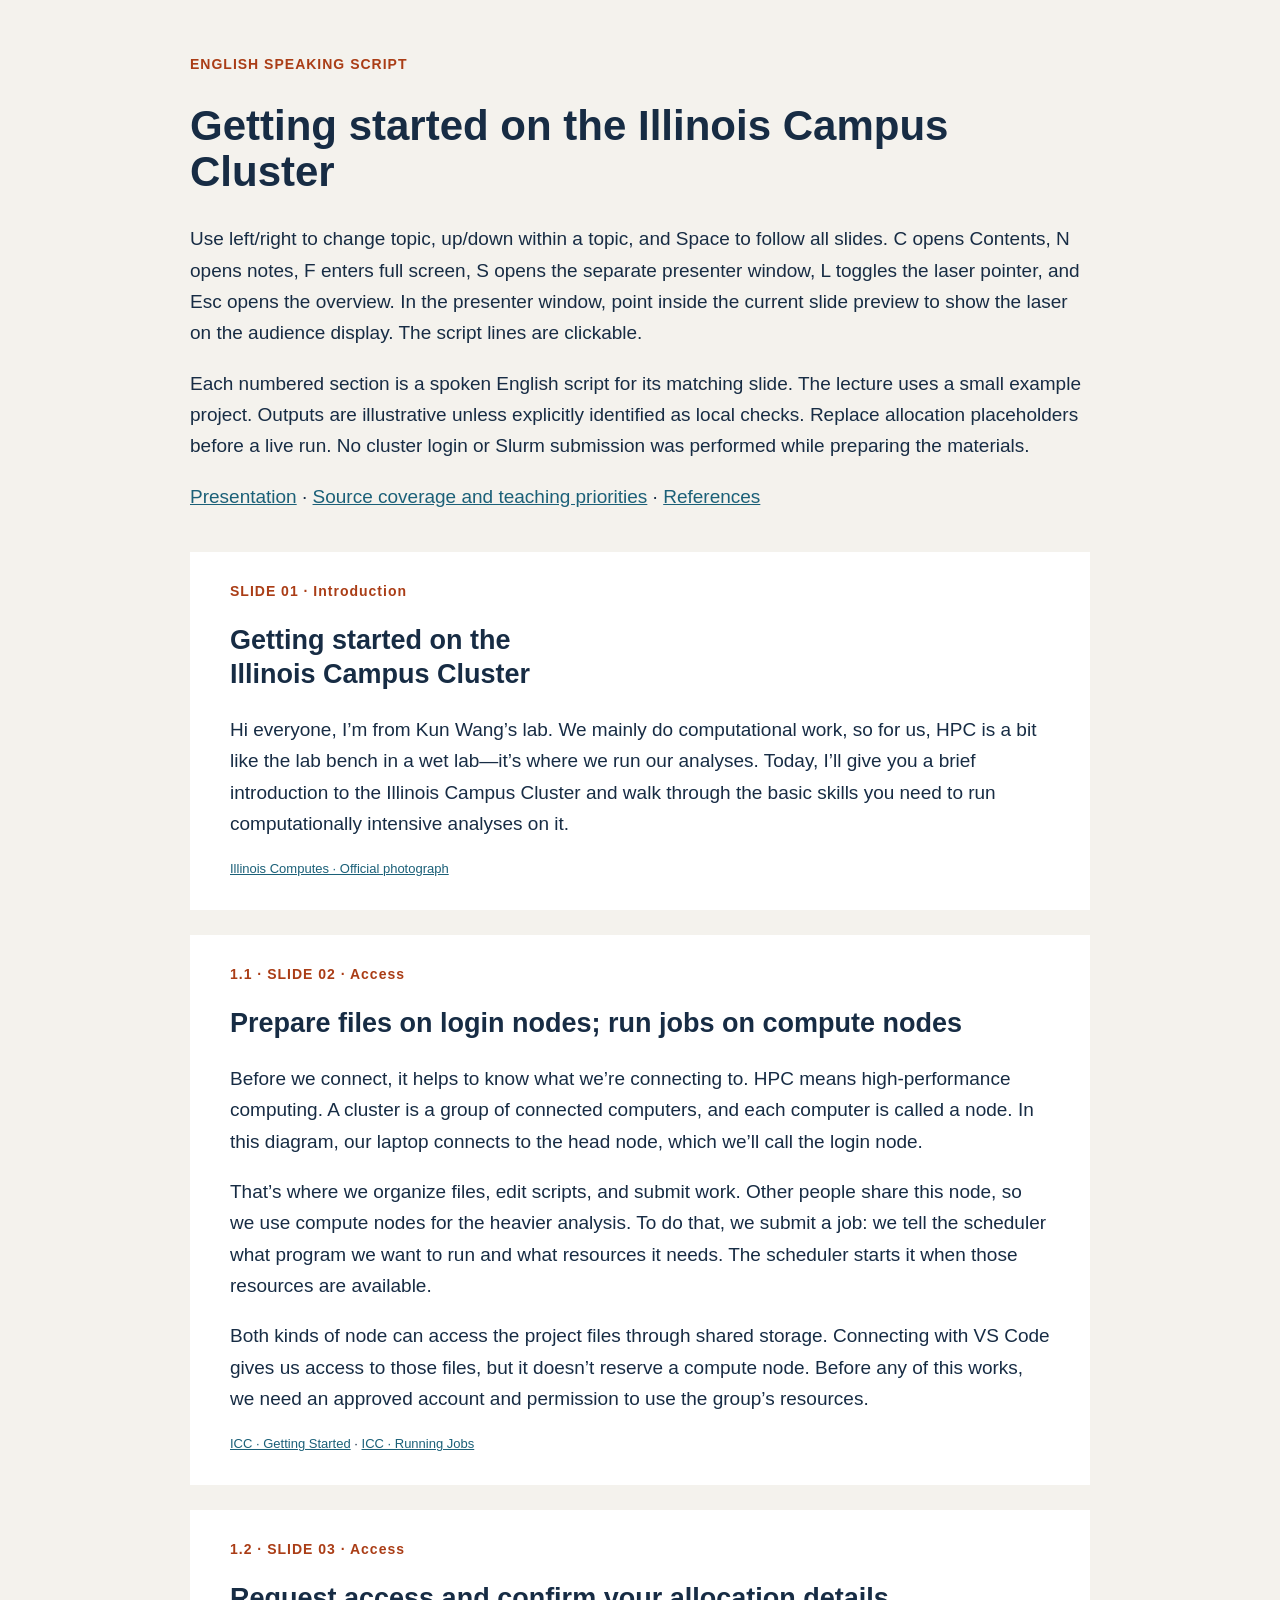
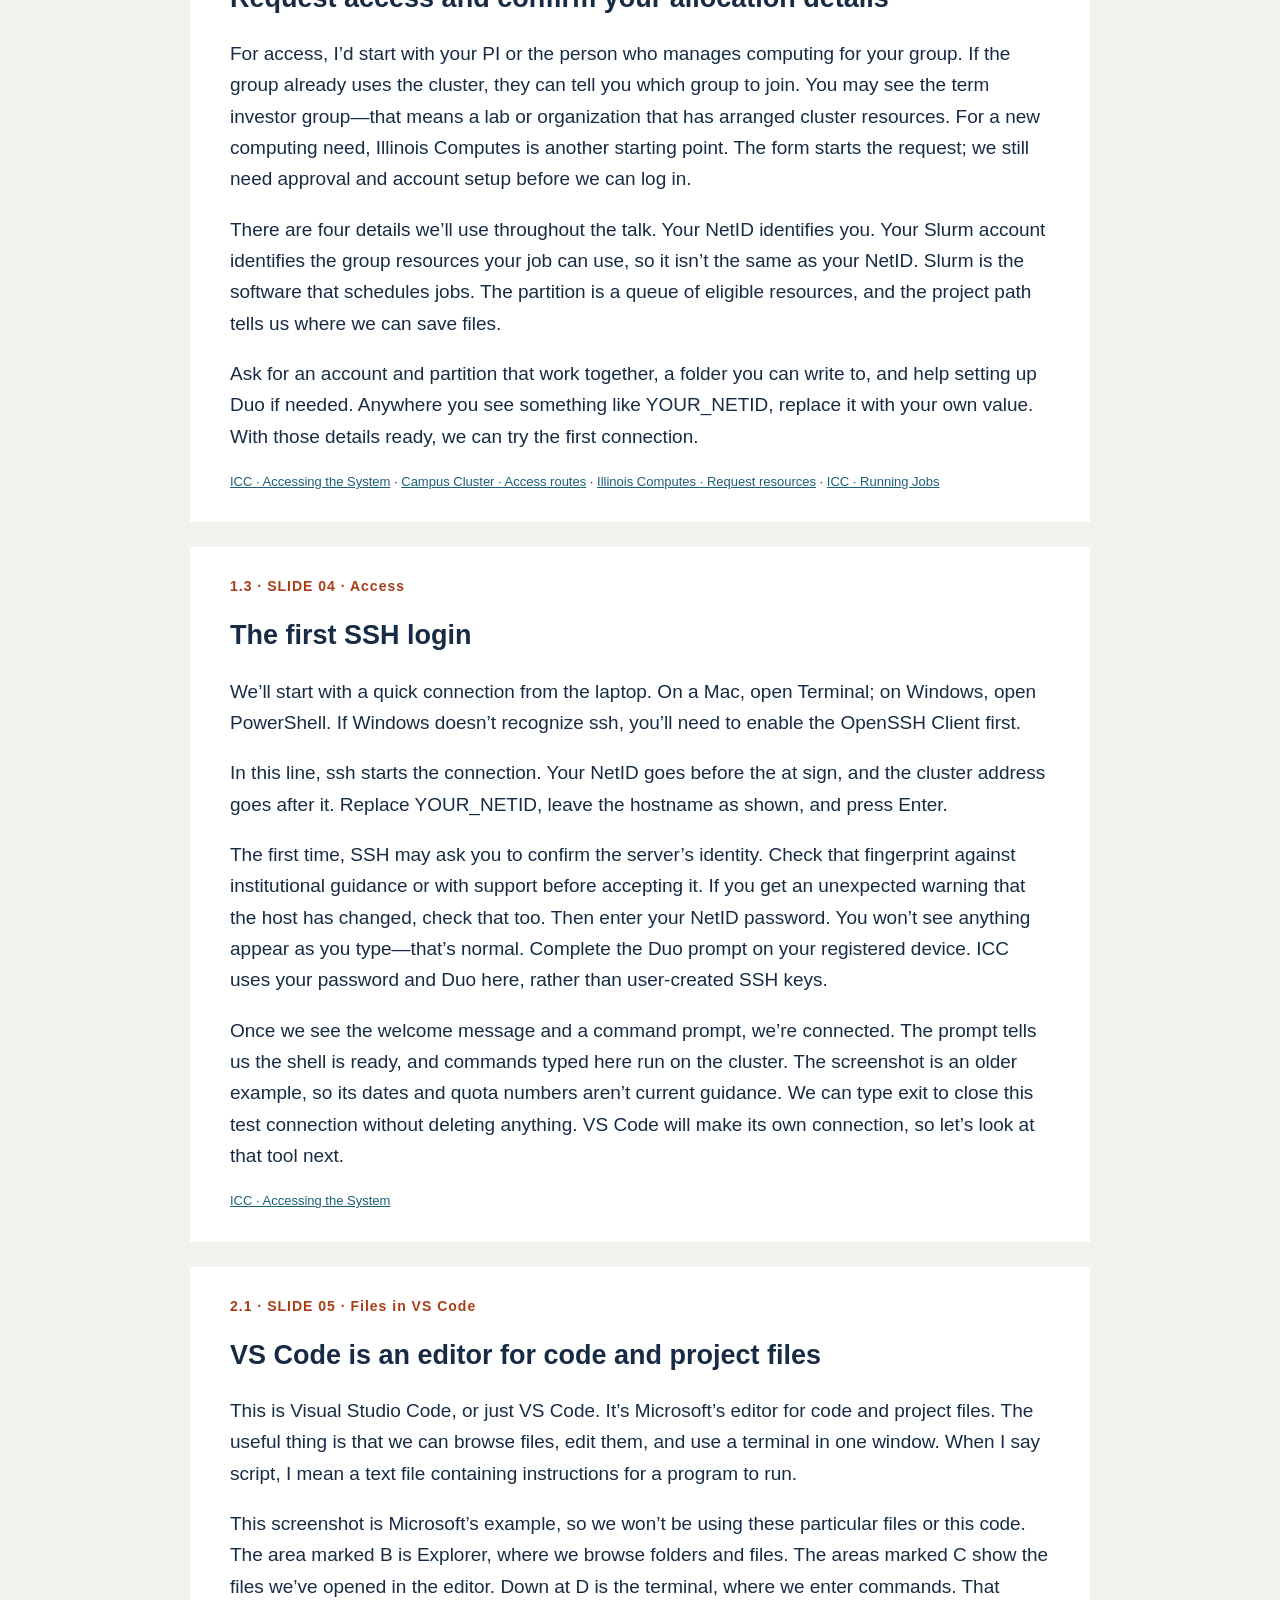
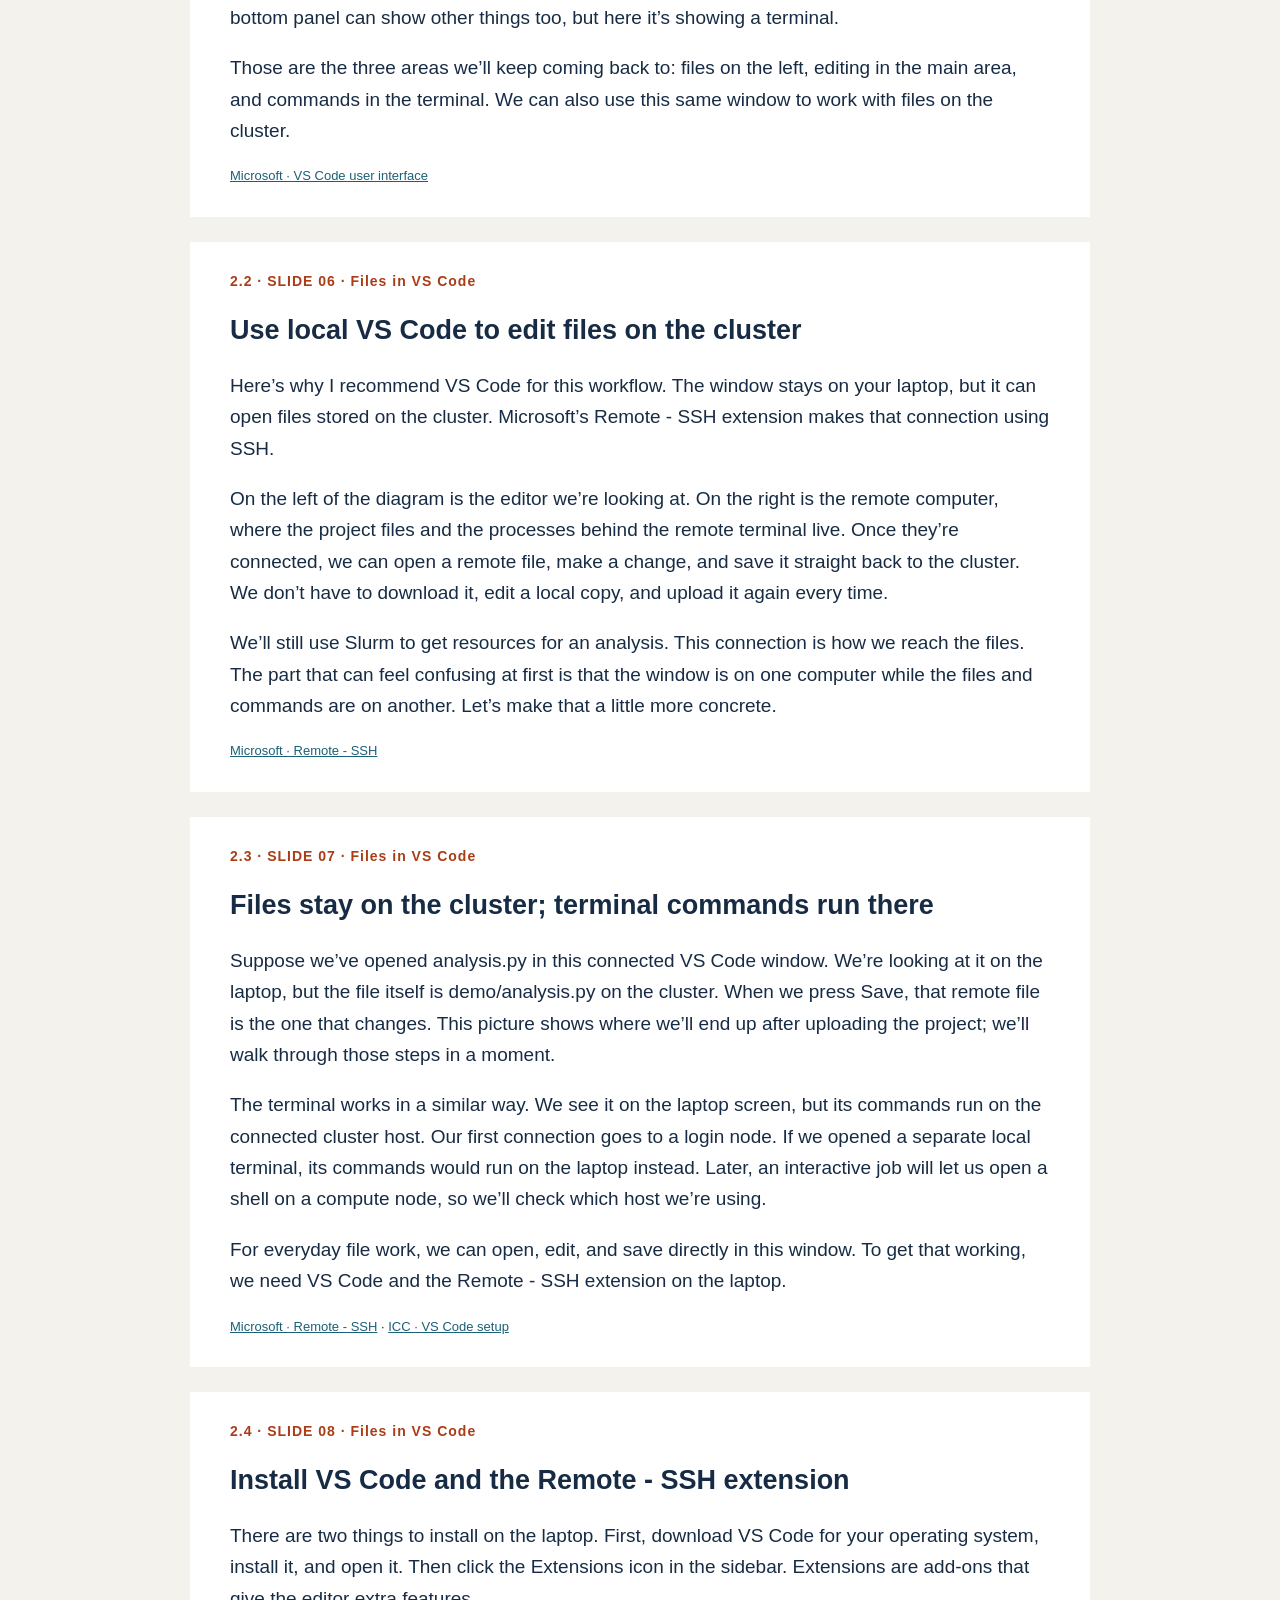
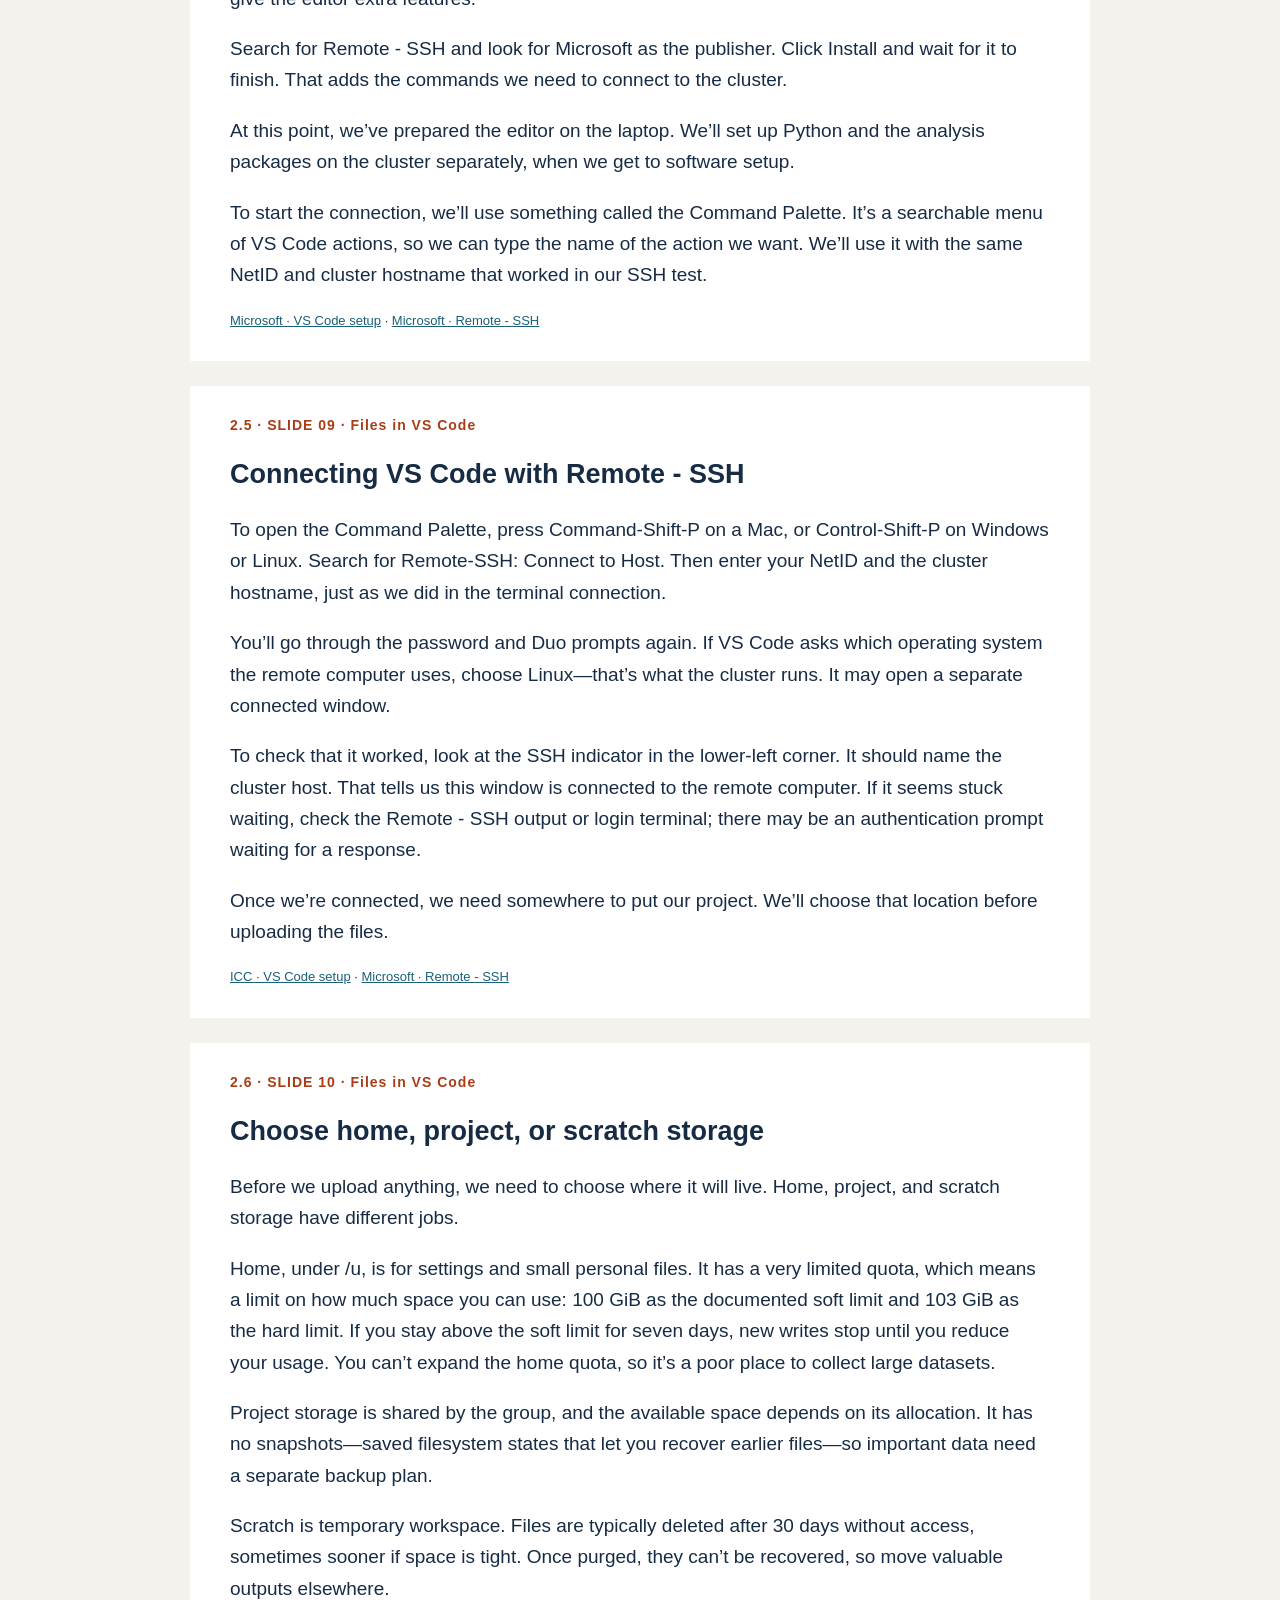
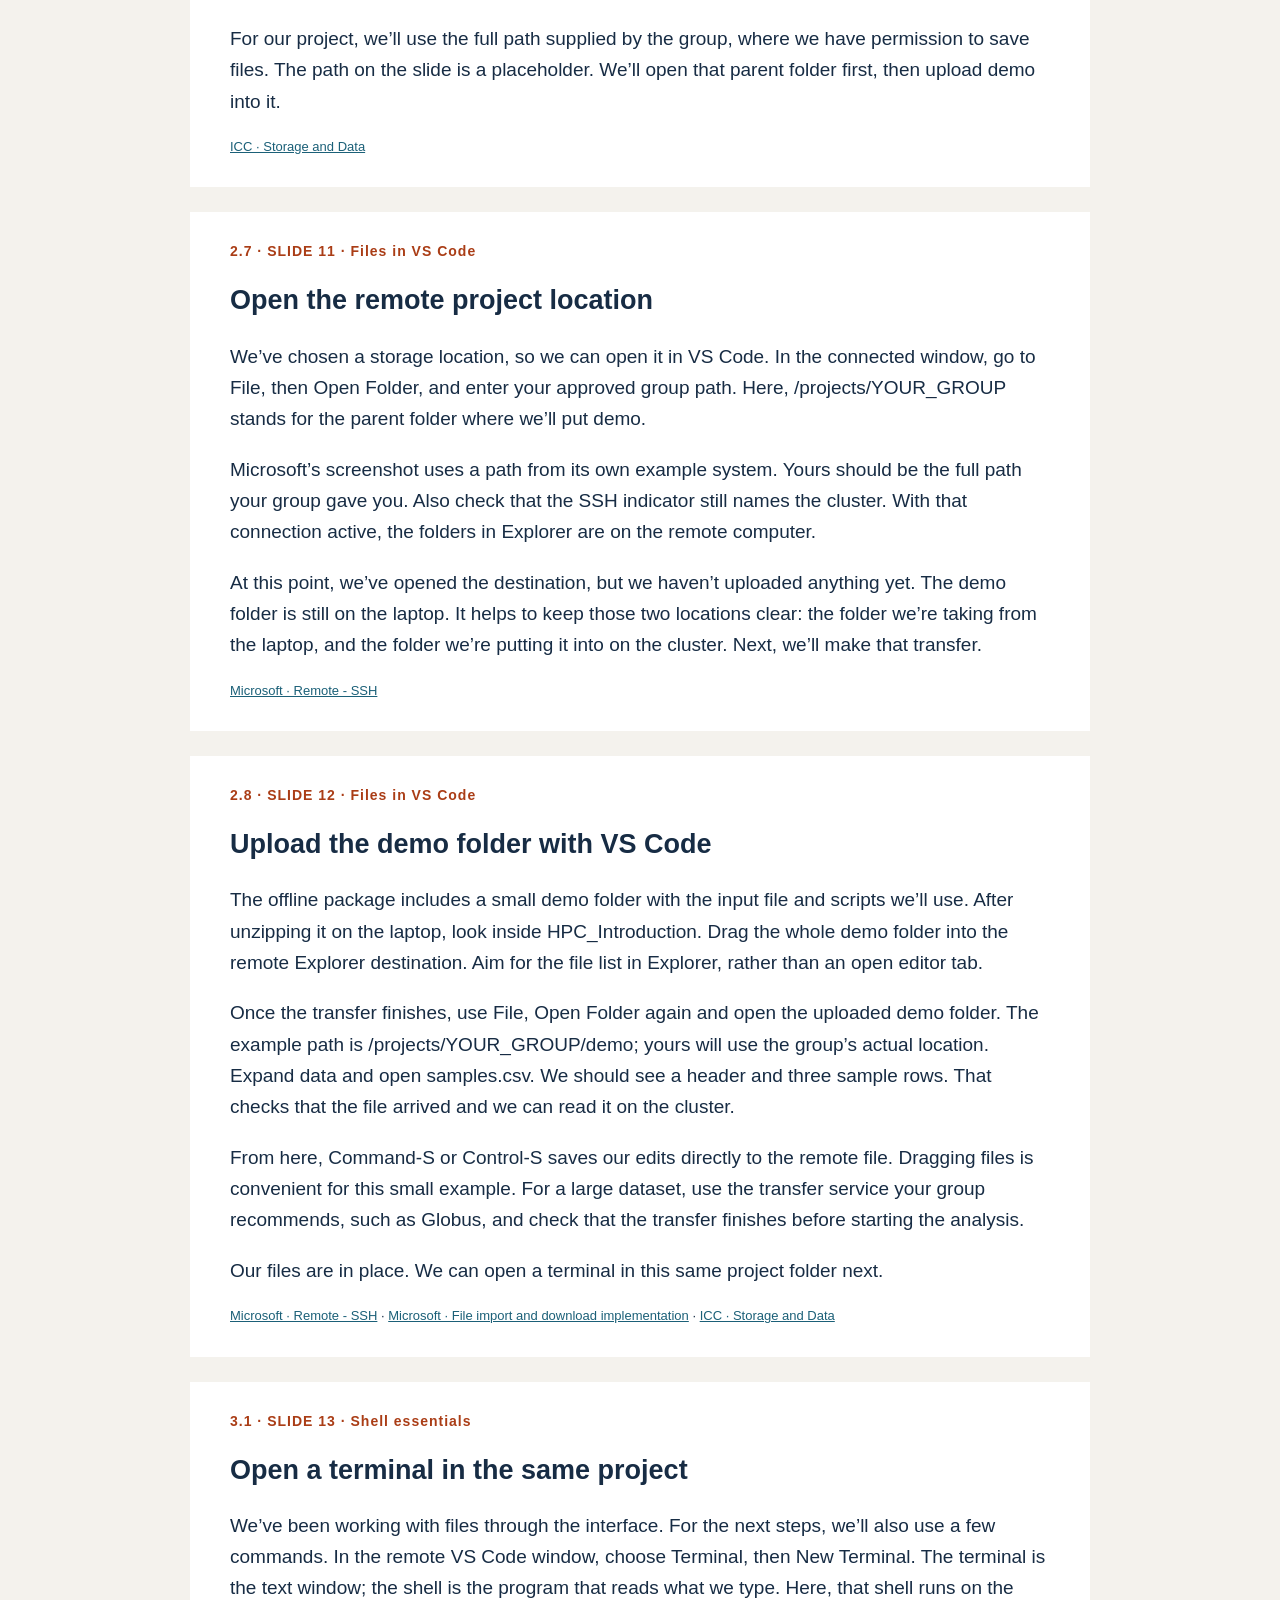
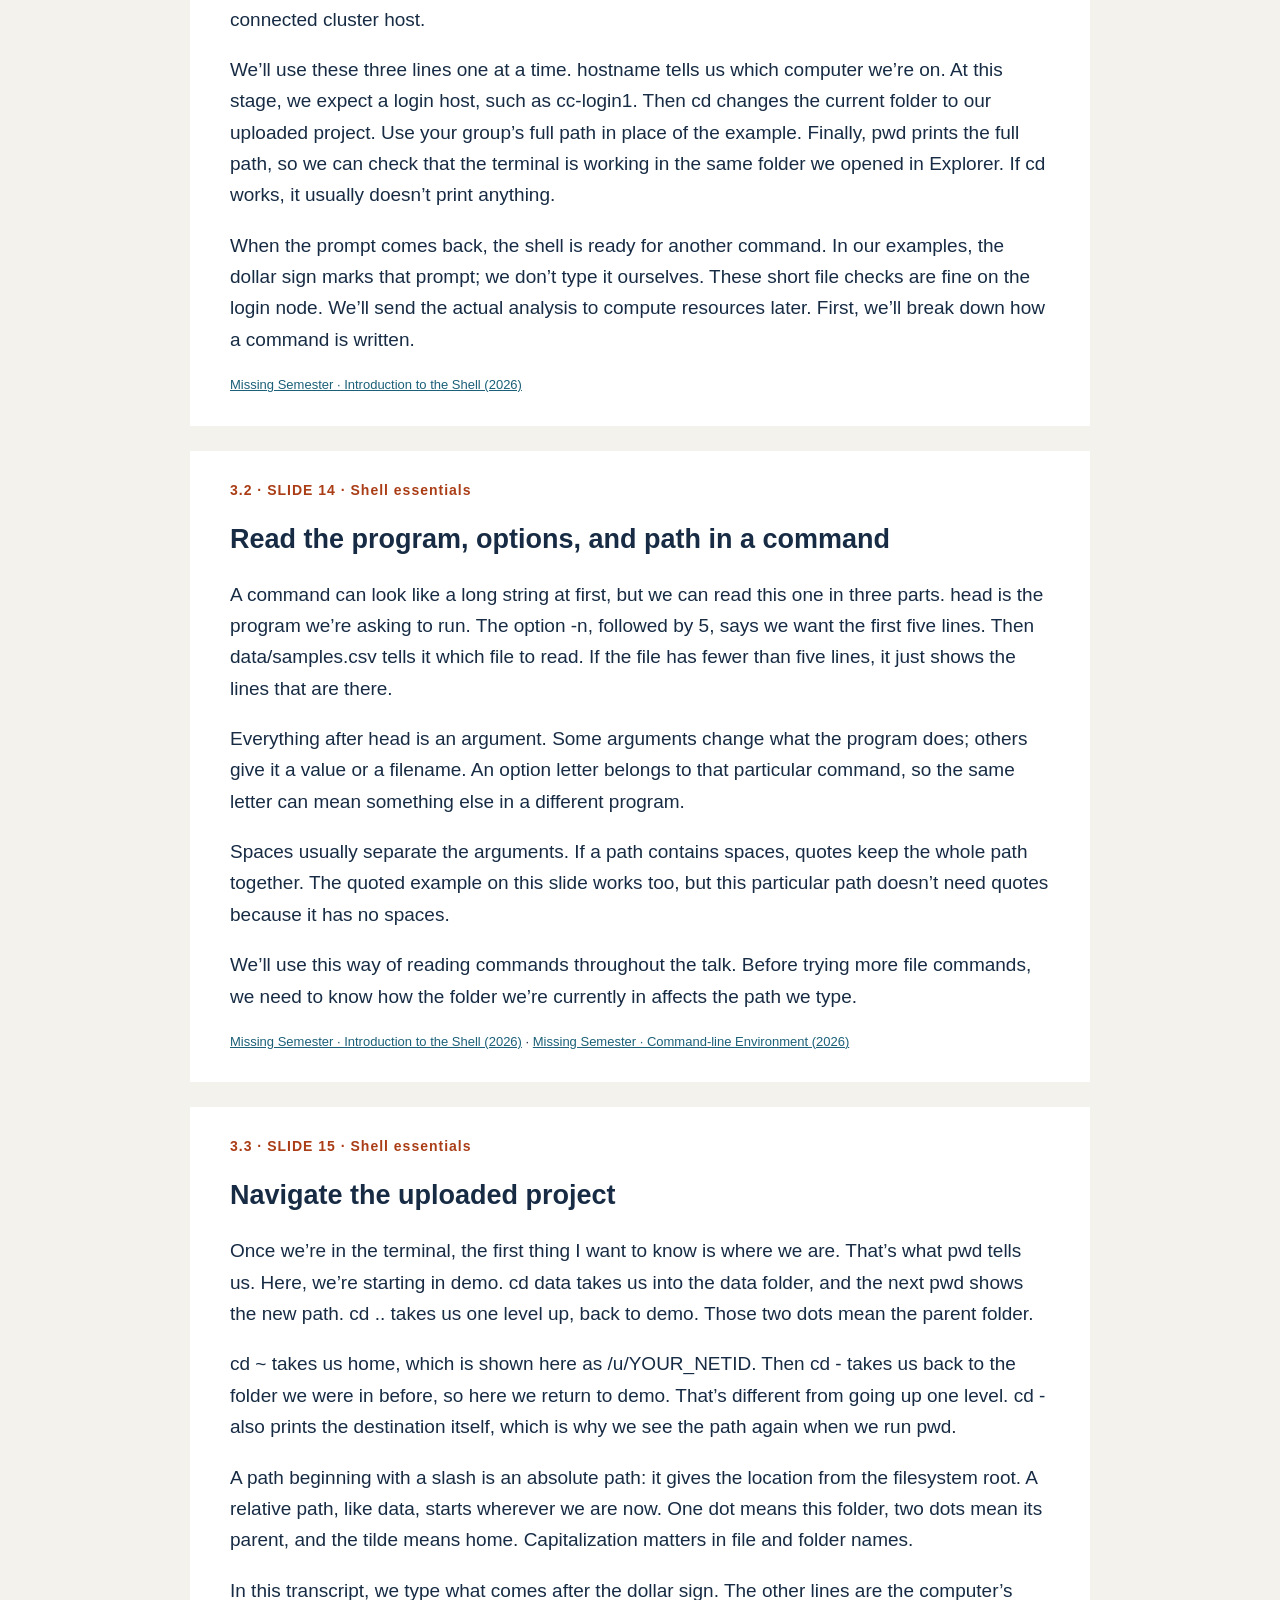
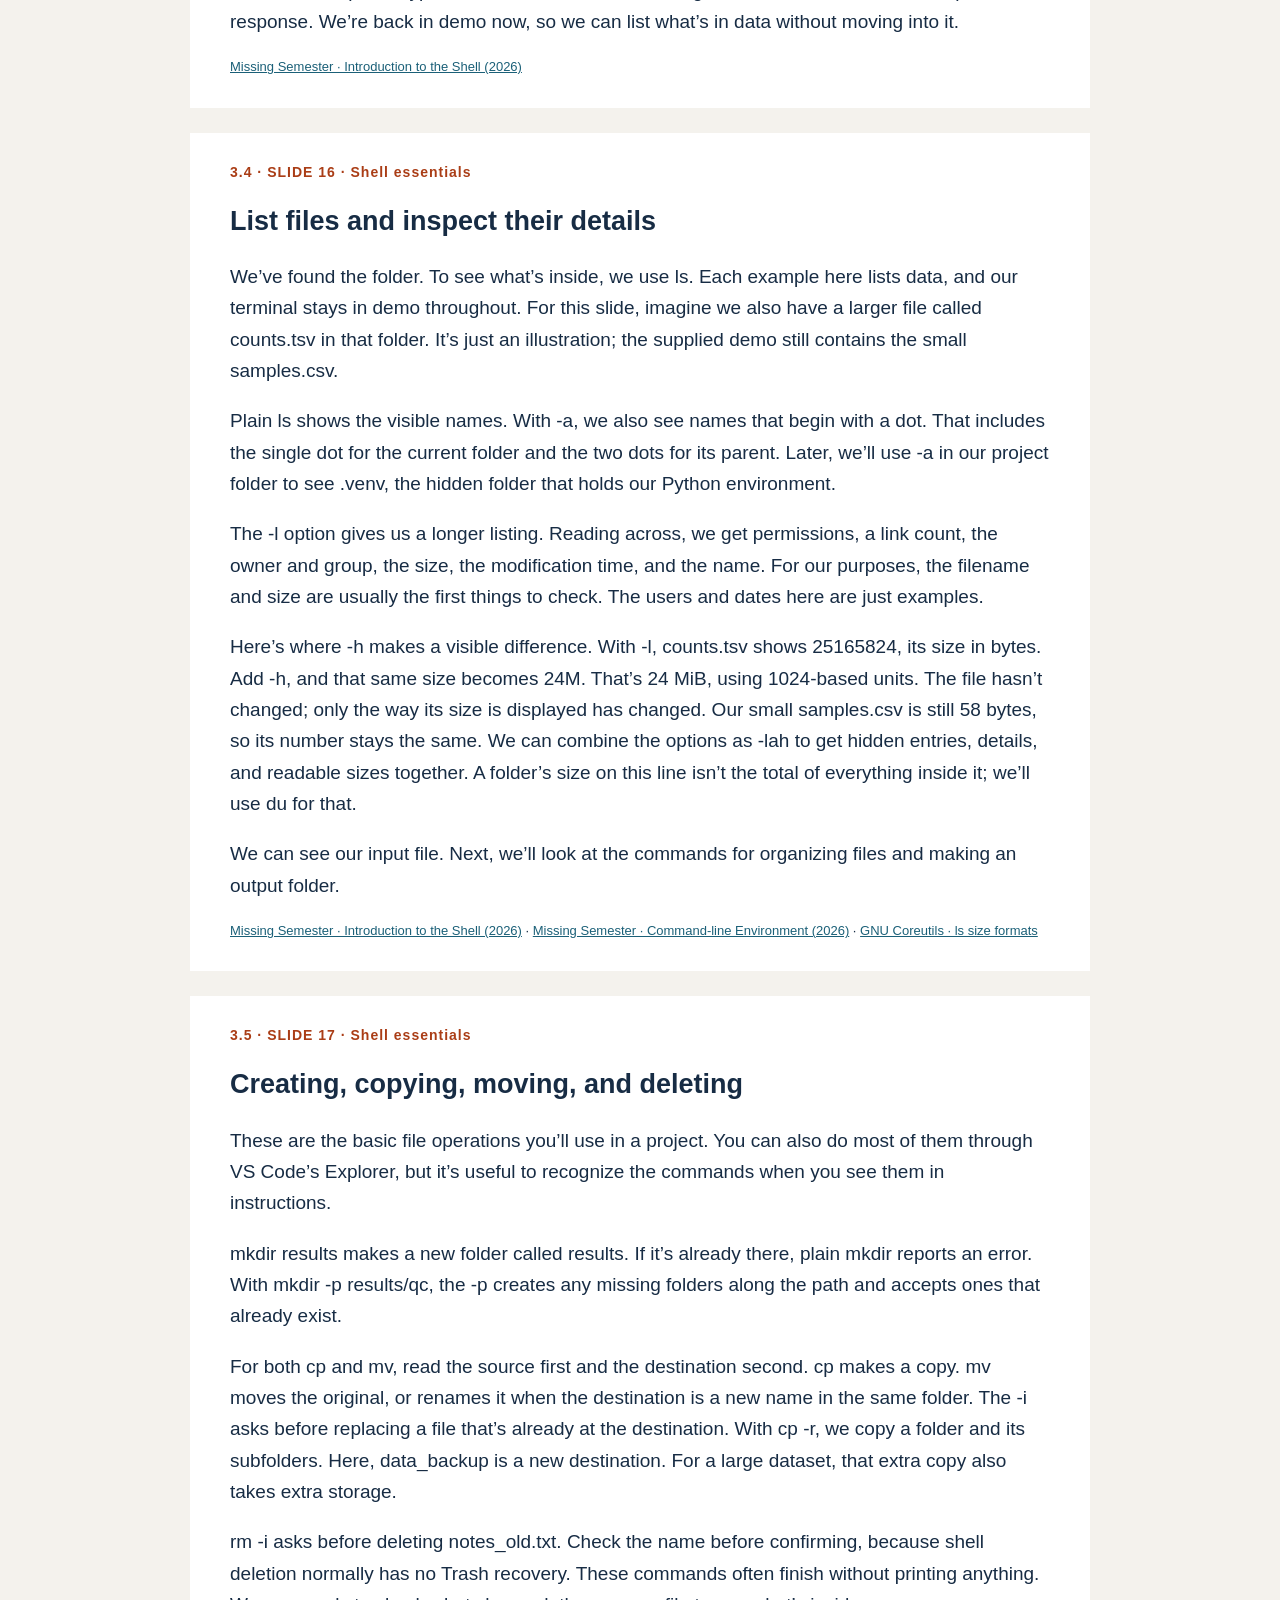
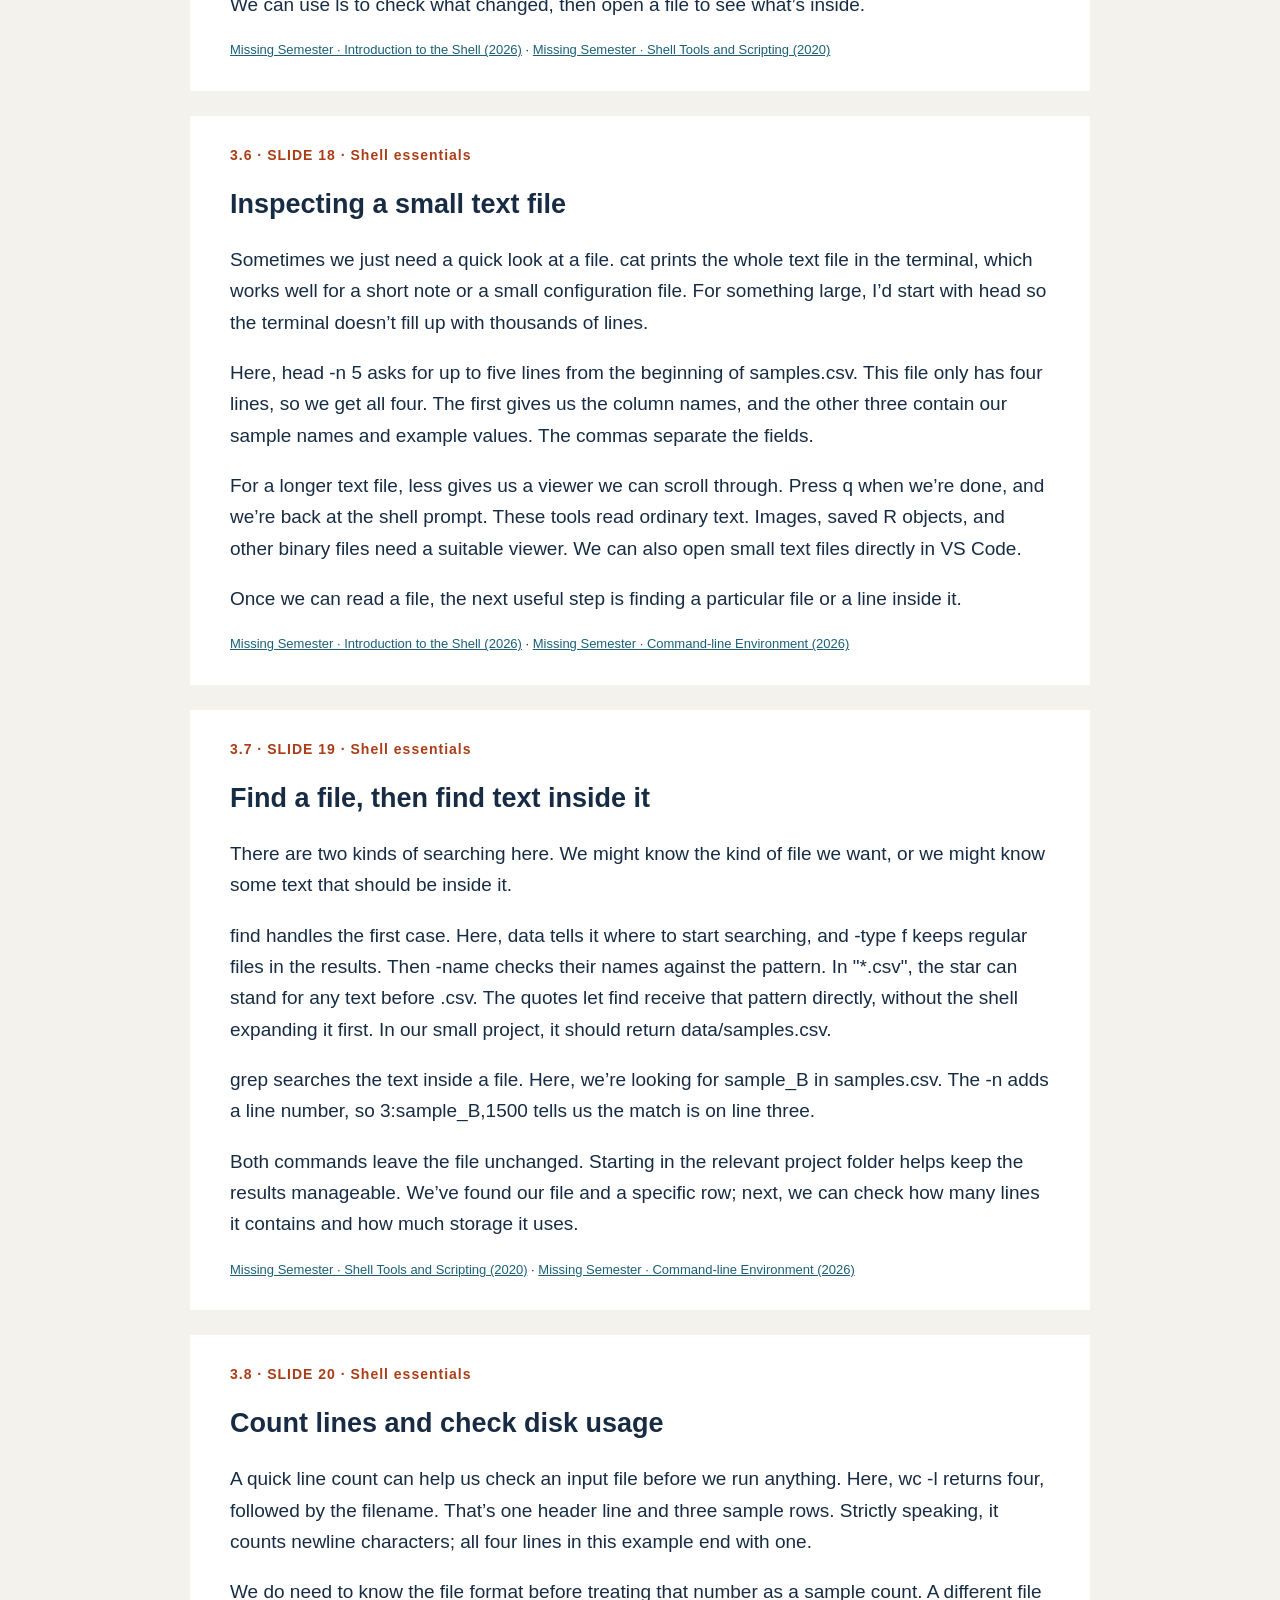
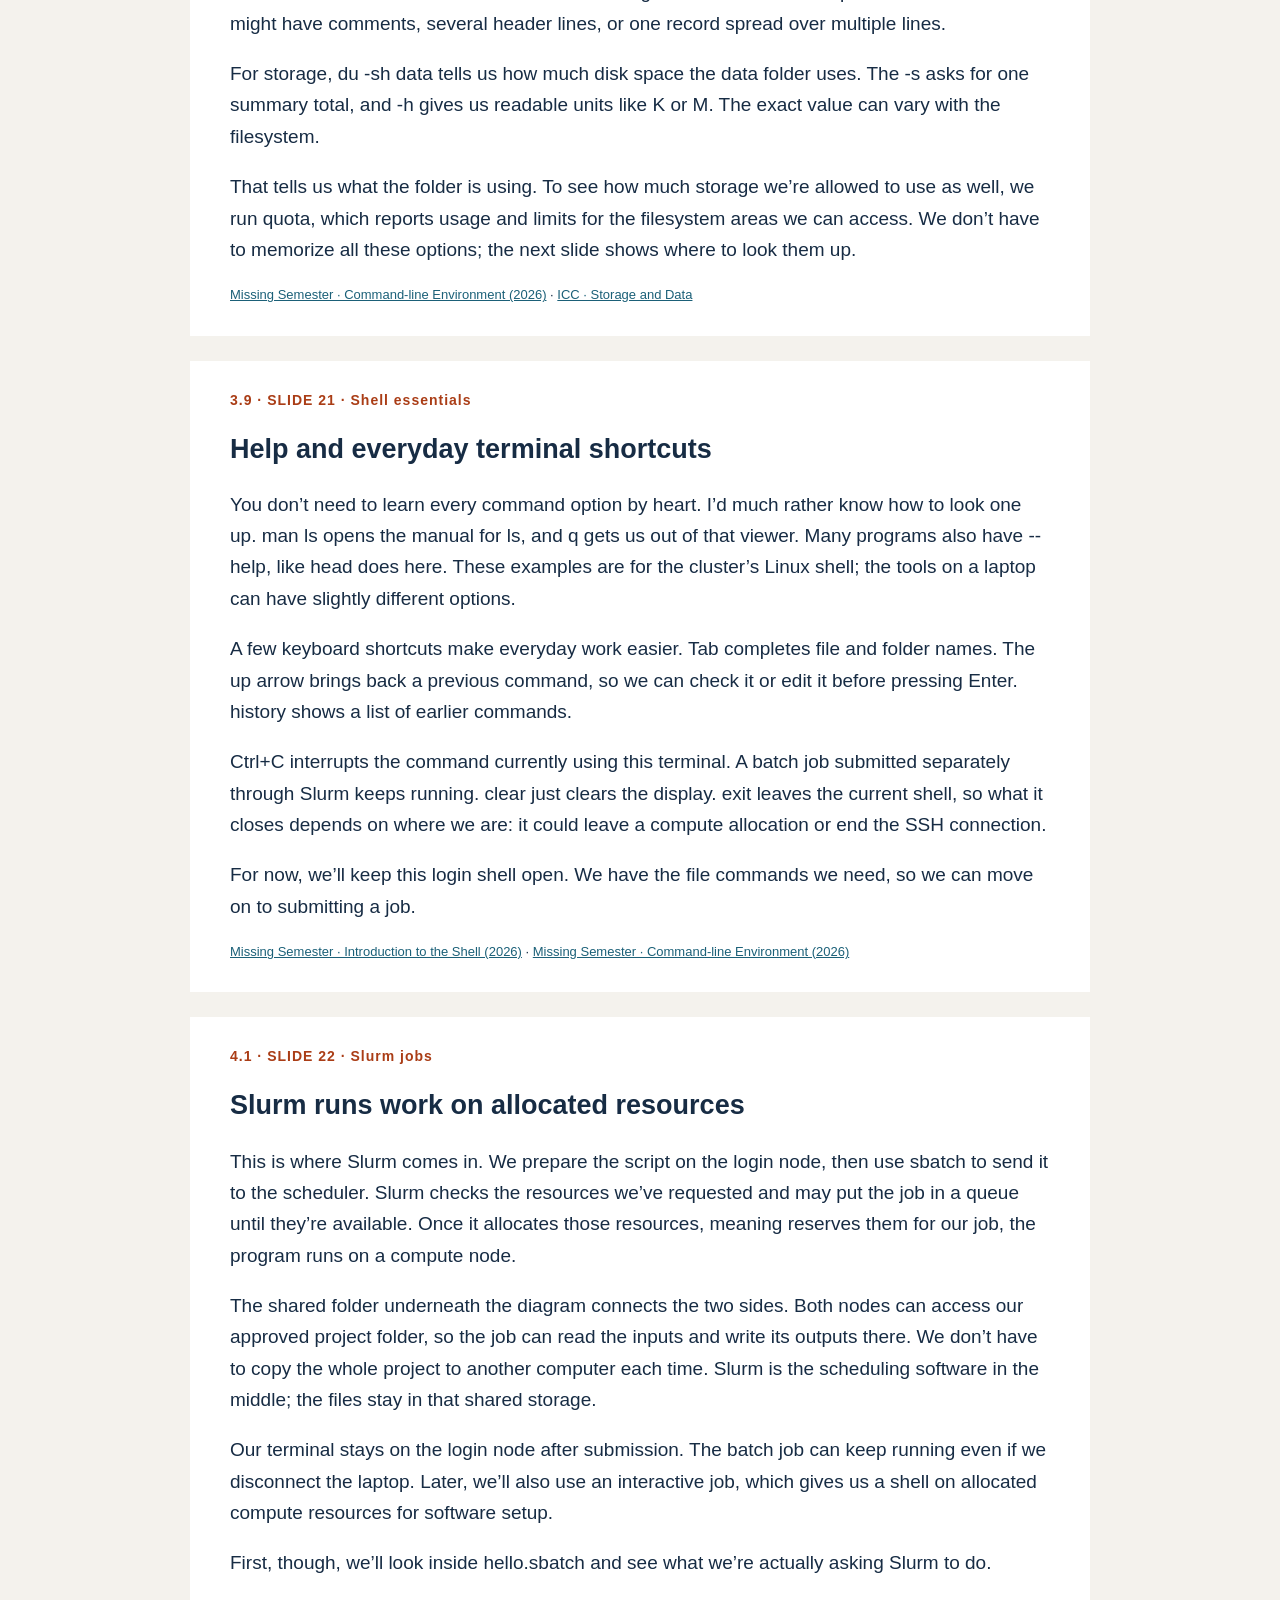
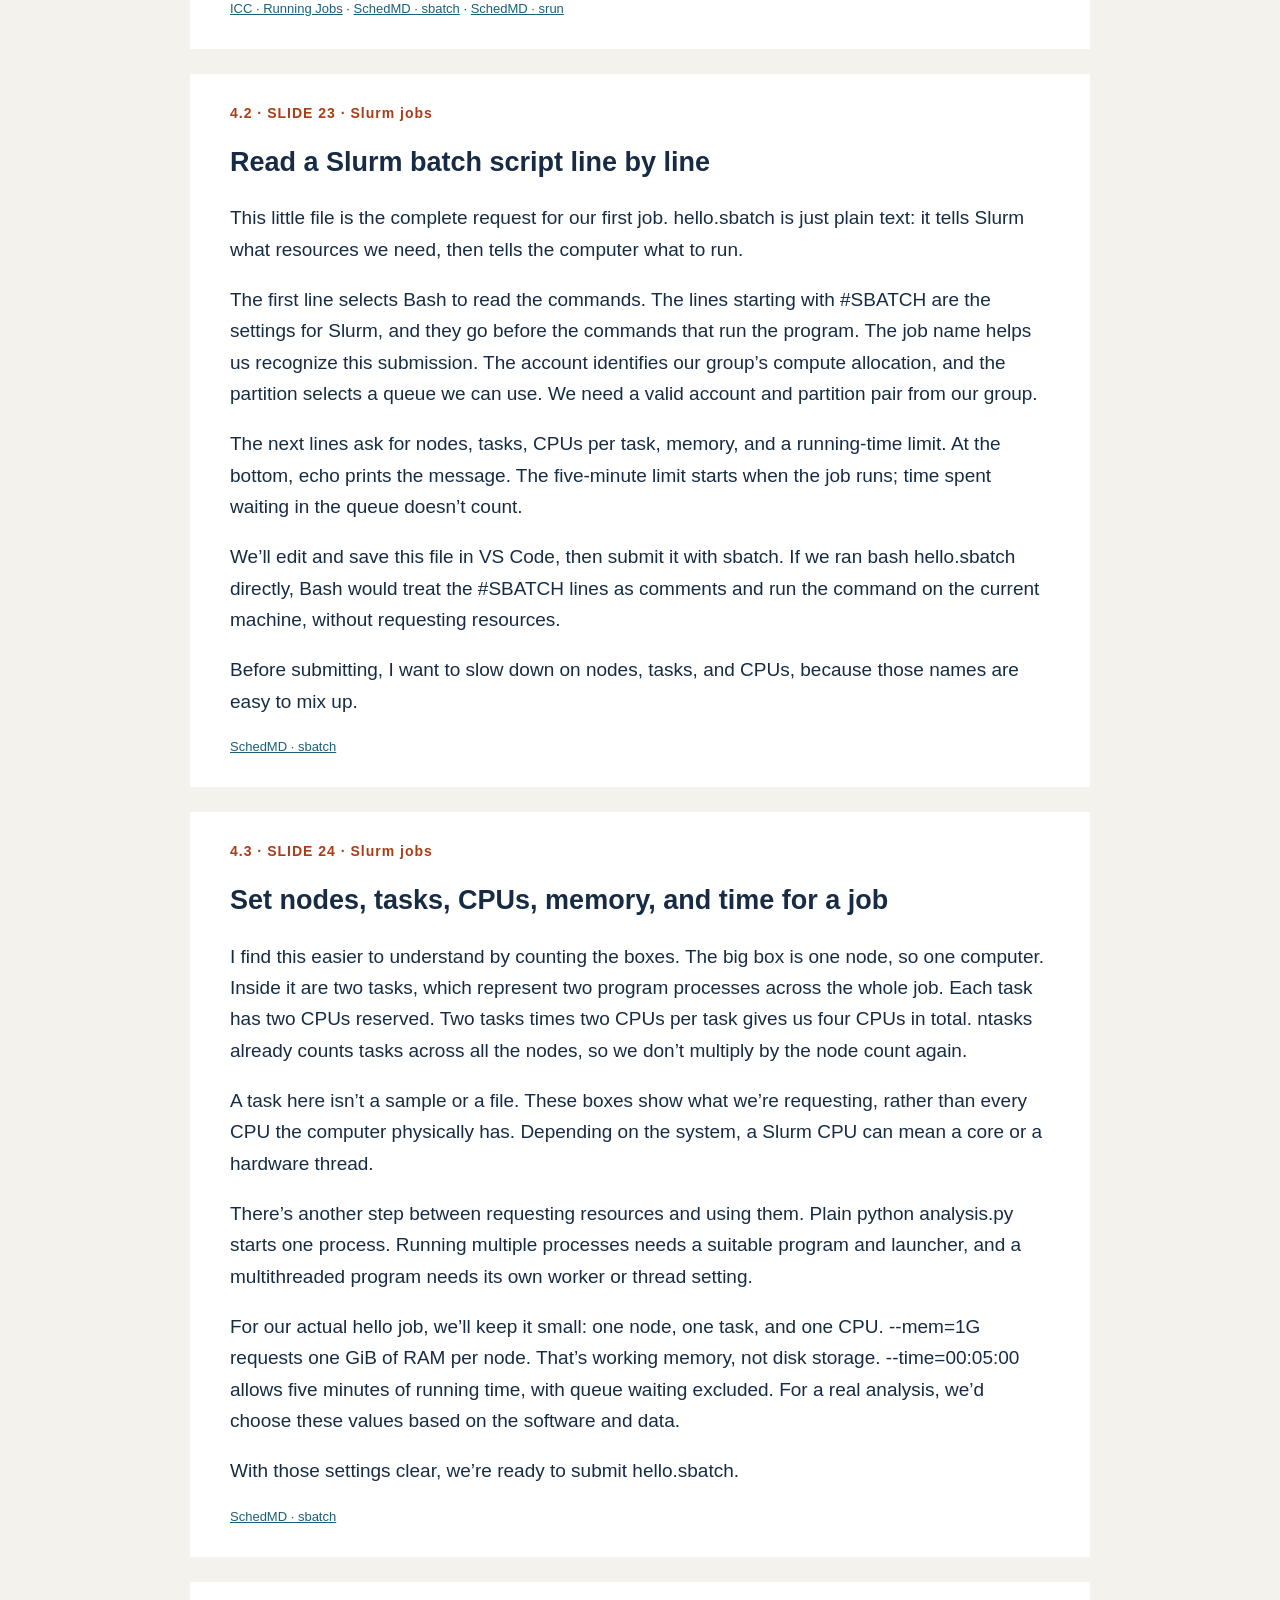
==== lecturer-notes.html @ ffba0b25 "Separate the title slide into its own introduction unit" ====
<!DOCTYPE html><html lang="en"><head><meta charset="utf-8"><title>Lecturer guide · ICC</title><style>body{font:19px/1.65 -apple-system,BlinkMacSystemFont,"Segoe UI",sans-serif;color:#172c44;background:#f4f2ed;margin:0}main{max-width:900px;margin:55px auto;padding:0 28px}h1{font-size:42px;line-height:1.1}h2{font-size:27px;line-height:1.25}article{background:#fff;padding:30px 40px;margin:25px 0;break-inside:avoid}.meta{font:700 14px/1.4 sans-serif;color:#aa3d16;letter-spacing:1px}.refs{font-size:13px}a{color:#1b6078}header{margin-bottom:40px}@media print{body{font-size:12pt;background:white}main{margin:0;max-width:none;padding:0}article{padding:12px 0;margin:0 0 22px;border-bottom:1px solid #ccc}header{break-after:page}.refs{font-size:9pt}}@page{size:A4;margin:18mm}</style></head><body><main><header><p class="meta">ENGLISH SPEAKING SCRIPT</p><h1>Getting started on the Illinois Campus Cluster</h1><p>Use left/right to change topic, up/down within a topic, and Space to follow all slides. C opens Contents, N opens notes, F enters full screen, S opens the separate presenter window, L toggles the laser pointer, and Esc opens the overview. In the presenter window, point inside the current slide preview to show the laser on the audience display. The script lines are clickable.</p><p>Each numbered section is a spoken English script for its matching slide. The lecture uses a small example project. Outputs are illustrative unless explicitly identified as local checks. Replace allocation placeholders before a live run. No cluster login or Slurm submission was performed while preparing the materials.</p><p><a href="index.html">Presentation</a> · <a href="SOURCE_REVIEW.md">Source coverage and teaching priorities</a> · <a href="SOURCES.md">References</a></p></header><article id="slide-1"><div class="meta">SLIDE 01 · Introduction</div><h2>Getting started on the<br>Illinois Campus Cluster</h2><p>Hi everyone, I’m from Kun Wang’s lab. We mainly do computational work, so for us, HPC is a bit like the lab bench in a wet lab—it’s where we run our analyses. Today, I’ll give you a brief introduction to the Illinois Campus Cluster and walk through the basic skills you need to run computationally intensive analyses on it.</p><div class="refs"><a href="https://computes.illinois.edu/" target="_blank" rel="noopener">Illinois Computes · Official photograph</a></div></article><article id="slide-2"><div class="meta">1.1 · SLIDE 02 · Access</div><h2>Prepare files on login nodes; run jobs on compute nodes</h2><p>Before we connect, it helps to know what we’re connecting to. HPC means high-performance computing. A cluster is a group of connected computers, and each computer is called a node. In this diagram, our laptop connects to the head node, which we’ll call the login node.</p><p>That’s where we organize files, edit scripts, and submit work. Other people share this node, so we use compute nodes for the heavier analysis. To do that, we submit a job: we tell the scheduler what program we want to run and what resources it needs. The scheduler starts it when those resources are available.</p><p>Both kinds of node can access the project files through shared storage. Connecting with VS Code gives us access to those files, but it doesn’t reserve a compute node. Before any of this works, we need an approved account and permission to use the group’s resources.</p><div class="refs"><a href="https://docs.ncsa.illinois.edu/systems/icc/en/latest/getting_started.html" target="_blank" rel="noopener">ICC · Getting Started</a> · <a href="https://docs.ncsa.illinois.edu/systems/icc/en/latest/user_guide/running_jobs.html" target="_blank" rel="noopener">ICC · Running Jobs</a></div></article><article id="slide-3"><div class="meta">1.2 · SLIDE 03 · Access</div><h2>Request access and confirm your allocation details</h2><p>For access, I’d start with your PI or the person who manages computing for your group. If the group already uses the cluster, they can tell you which group to join. You may see the term investor group—that means a lab or organization that has arranged cluster resources. For a new computing need, Illinois Computes is another starting point. The form starts the request; we still need approval and account setup before we can log in.</p><p>There are four details we’ll use throughout the talk. Your NetID identifies you. Your Slurm account identifies the group resources your job can use, so it isn’t the same as your NetID. Slurm is the software that schedules jobs. The partition is a queue of eligible resources, and the project path tells us where we can save files.</p><p>Ask for an account and partition that work together, a folder you can write to, and help setting up Duo if needed. Anywhere you see something like YOUR_NETID, replace it with your own value. With those details ready, we can try the first connection.</p><div class="refs"><a href="https://docs.ncsa.illinois.edu/systems/icc/en/latest/user_guide/accessing.html" target="_blank" rel="noopener">ICC · Accessing the System</a> · <a href="https://campuscluster.illinois.edu/access/" target="_blank" rel="noopener">Campus Cluster · Access routes</a> · <a href="https://computes.illinois.edu/submitrequest/" target="_blank" rel="noopener">Illinois Computes · Request resources</a> · <a href="https://docs.ncsa.illinois.edu/systems/icc/en/latest/user_guide/running_jobs.html" target="_blank" rel="noopener">ICC · Running Jobs</a></div></article><article id="slide-4"><div class="meta">1.3 · SLIDE 04 · Access</div><h2>The first SSH login</h2><p>We’ll start with a quick connection from the laptop. On a Mac, open Terminal; on Windows, open PowerShell. If Windows doesn’t recognize ssh, you’ll need to enable the OpenSSH Client first.</p><p>In this line, ssh starts the connection. Your NetID goes before the at sign, and the cluster address goes after it. Replace YOUR_NETID, leave the hostname as shown, and press Enter.</p><p>The first time, SSH may ask you to confirm the server’s identity. Check that fingerprint against institutional guidance or with support before accepting it. If you get an unexpected warning that the host has changed, check that too. Then enter your NetID password. You won’t see anything appear as you type—that’s normal. Complete the Duo prompt on your registered device. ICC uses your password and Duo here, rather than user-created SSH keys.</p><p>Once we see the welcome message and a command prompt, we’re connected. The prompt tells us the shell is ready, and commands typed here run on the cluster. The screenshot is an older example, so its dates and quota numbers aren’t current guidance. We can type exit to close this test connection without deleting anything. VS Code will make its own connection, so let’s look at that tool next.</p><div class="refs"><a href="https://docs.ncsa.illinois.edu/systems/icc/en/latest/user_guide/accessing.html" target="_blank" rel="noopener">ICC · Accessing the System</a></div></article><article id="slide-5"><div class="meta">2.1 · SLIDE 05 · Files in VS Code</div><h2>VS Code is an editor for code and project files</h2><p>This is Visual Studio Code, or just VS Code. It’s Microsoft’s editor for code and project files. The useful thing is that we can browse files, edit them, and use a terminal in one window. When I say script, I mean a text file containing instructions for a program to run.</p><p>This screenshot is Microsoft’s example, so we won’t be using these particular files or this code. The area marked B is Explorer, where we browse folders and files. The areas marked C show the files we’ve opened in the editor. Down at D is the terminal, where we enter commands. That bottom panel can show other things too, but here it’s showing a terminal.</p><p>Those are the three areas we’ll keep coming back to: files on the left, editing in the main area, and commands in the terminal. We can also use this same window to work with files on the cluster.</p><div class="refs"><a href="https://code.visualstudio.com/docs/editing/getting-started/userinterface" target="_blank" rel="noopener">Microsoft · VS Code user interface</a></div></article><article id="slide-6"><div class="meta">2.2 · SLIDE 06 · Files in VS Code</div><h2>Use local VS Code to edit files on the cluster</h2><p>Here’s why I recommend VS Code for this workflow. The window stays on your laptop, but it can open files stored on the cluster. Microsoft’s Remote - SSH extension makes that connection using SSH.</p><p>On the left of the diagram is the editor we’re looking at. On the right is the remote computer, where the project files and the processes behind the remote terminal live. Once they’re connected, we can open a remote file, make a change, and save it straight back to the cluster. We don’t have to download it, edit a local copy, and upload it again every time.</p><p>We’ll still use Slurm to get resources for an analysis. This connection is how we reach the files. The part that can feel confusing at first is that the window is on one computer while the files and commands are on another. Let’s make that a little more concrete.</p><div class="refs"><a href="https://code.visualstudio.com/docs/remote/ssh" target="_blank" rel="noopener">Microsoft · Remote - SSH</a></div></article><article id="slide-7"><div class="meta">2.3 · SLIDE 07 · Files in VS Code</div><h2>Files stay on the cluster; terminal commands run there</h2><p>Suppose we’ve opened analysis.py in this connected VS Code window. We’re looking at it on the laptop, but the file itself is demo/analysis.py on the cluster. When we press Save, that remote file is the one that changes. This picture shows where we’ll end up after uploading the project; we’ll walk through those steps in a moment.</p><p>The terminal works in a similar way. We see it on the laptop screen, but its commands run on the connected cluster host. Our first connection goes to a login node. If we opened a separate local terminal, its commands would run on the laptop instead. Later, an interactive job will let us open a shell on a compute node, so we’ll check which host we’re using.</p><p>For everyday file work, we can open, edit, and save directly in this window. To get that working, we need VS Code and the Remote - SSH extension on the laptop.</p><div class="refs"><a href="https://code.visualstudio.com/docs/remote/ssh" target="_blank" rel="noopener">Microsoft · Remote - SSH</a> · <a href="https://docs.ncsa.illinois.edu/systems/icc/en/latest/user_guide/prog_env.html#visual-studio-code" target="_blank" rel="noopener">ICC · VS Code setup</a></div></article><article id="slide-8"><div class="meta">2.4 · SLIDE 08 · Files in VS Code</div><h2>Install VS Code and the Remote - SSH extension</h2><p>There are two things to install on the laptop. First, download VS Code for your operating system, install it, and open it. Then click the Extensions icon in the sidebar. Extensions are add-ons that give the editor extra features.</p><p>Search for Remote - SSH and look for Microsoft as the publisher. Click Install and wait for it to finish. That adds the commands we need to connect to the cluster.</p><p>At this point, we’ve prepared the editor on the laptop. We’ll set up Python and the analysis packages on the cluster separately, when we get to software setup.</p><p>To start the connection, we’ll use something called the Command Palette. It’s a searchable menu of VS Code actions, so we can type the name of the action we want. We’ll use it with the same NetID and cluster hostname that worked in our SSH test.</p><div class="refs"><a href="https://code.visualstudio.com/docs/setup/setup-overview" target="_blank" rel="noopener">Microsoft · VS Code setup</a> · <a href="https://code.visualstudio.com/docs/remote/ssh" target="_blank" rel="noopener">Microsoft · Remote - SSH</a></div></article><article id="slide-9"><div class="meta">2.5 · SLIDE 09 · Files in VS Code</div><h2>Connecting VS Code with Remote - SSH</h2><p>To open the Command Palette, press Command-Shift-P on a Mac, or Control-Shift-P on Windows or Linux. Search for Remote-SSH: Connect to Host. Then enter your NetID and the cluster hostname, just as we did in the terminal connection.</p><p>You’ll go through the password and Duo prompts again. If VS Code asks which operating system the remote computer uses, choose Linux—that’s what the cluster runs. It may open a separate connected window.</p><p>To check that it worked, look at the SSH indicator in the lower-left corner. It should name the cluster host. That tells us this window is connected to the remote computer. If it seems stuck waiting, check the Remote - SSH output or login terminal; there may be an authentication prompt waiting for a response.</p><p>Once we’re connected, we need somewhere to put our project. We’ll choose that location before uploading the files.</p><div class="refs"><a href="https://docs.ncsa.illinois.edu/systems/icc/en/latest/user_guide/prog_env.html#visual-studio-code" target="_blank" rel="noopener">ICC · VS Code setup</a> · <a href="https://code.visualstudio.com/docs/remote/ssh" target="_blank" rel="noopener">Microsoft · Remote - SSH</a></div></article><article id="slide-10"><div class="meta">2.6 · SLIDE 10 · Files in VS Code</div><h2>Choose home, project, or scratch storage</h2><p>Before we upload anything, we need to choose where it will live. Home, project, and scratch storage have different jobs.</p><p>Home, under /u, is for settings and small personal files. It has a very limited quota, which means a limit on how much space you can use: 100 GiB as the documented soft limit and 103 GiB as the hard limit. If you stay above the soft limit for seven days, new writes stop until you reduce your usage. You can’t expand the home quota, so it’s a poor place to collect large datasets.</p><p>Project storage is shared by the group, and the available space depends on its allocation. It has no snapshots—saved filesystem states that let you recover earlier files—so important data need a separate backup plan.</p><p>Scratch is temporary workspace. Files are typically deleted after 30 days without access, sometimes sooner if space is tight. Once purged, they can’t be recovered, so move valuable outputs elsewhere.</p><p>For our project, we’ll use the full path supplied by the group, where we have permission to save files. The path on the slide is a placeholder. We’ll open that parent folder first, then upload demo into it.</p><div class="refs"><a href="https://docs.ncsa.illinois.edu/systems/icc/en/latest/user_guide/storage_data.html" target="_blank" rel="noopener">ICC · Storage and Data</a></div></article><article id="slide-11"><div class="meta">2.7 · SLIDE 11 · Files in VS Code</div><h2>Open the remote project location</h2><p>We’ve chosen a storage location, so we can open it in VS Code. In the connected window, go to File, then Open Folder, and enter your approved group path. Here, /projects/YOUR_GROUP stands for the parent folder where we’ll put demo.</p><p>Microsoft’s screenshot uses a path from its own example system. Yours should be the full path your group gave you. Also check that the SSH indicator still names the cluster. With that connection active, the folders in Explorer are on the remote computer.</p><p>At this point, we’ve opened the destination, but we haven’t uploaded anything yet. The demo folder is still on the laptop. It helps to keep those two locations clear: the folder we’re taking from the laptop, and the folder we’re putting it into on the cluster. Next, we’ll make that transfer.</p><div class="refs"><a href="https://code.visualstudio.com/docs/remote/ssh" target="_blank" rel="noopener">Microsoft · Remote - SSH</a></div></article><article id="slide-12"><div class="meta">2.8 · SLIDE 12 · Files in VS Code</div><h2>Upload the demo folder with VS Code</h2><p>The offline package includes a small demo folder with the input file and scripts we’ll use. After unzipping it on the laptop, look inside HPC_Introduction. Drag the whole demo folder into the remote Explorer destination. Aim for the file list in Explorer, rather than an open editor tab.</p><p>Once the transfer finishes, use File, Open Folder again and open the uploaded demo folder. The example path is /projects/YOUR_GROUP/demo; yours will use the group’s actual location. Expand data and open samples.csv. We should see a header and three sample rows. That checks that the file arrived and we can read it on the cluster.</p><p>From here, Command-S or Control-S saves our edits directly to the remote file. Dragging files is convenient for this small example. For a large dataset, use the transfer service your group recommends, such as Globus, and check that the transfer finishes before starting the analysis.</p><p>Our files are in place. We can open a terminal in this same project folder next.</p><div class="refs"><a href="https://code.visualstudio.com/docs/remote/ssh" target="_blank" rel="noopener">Microsoft · Remote - SSH</a> · <a href="https://github.com/microsoft/vscode/blob/main/src/vs/workbench/contrib/files/browser/fileImportExport.ts" target="_blank" rel="noopener">Microsoft · File import and download implementation</a> · <a href="https://docs.ncsa.illinois.edu/systems/icc/en/latest/user_guide/storage_data.html" target="_blank" rel="noopener">ICC · Storage and Data</a></div></article><article id="slide-13"><div class="meta">3.1 · SLIDE 13 · Shell essentials</div><h2>Open a terminal in the same project</h2><p>We’ve been working with files through the interface. For the next steps, we’ll also use a few commands. In the remote VS Code window, choose Terminal, then New Terminal. The terminal is the text window; the shell is the program that reads what we type. Here, that shell runs on the connected cluster host.</p><p>We’ll use these three lines one at a time. hostname tells us which computer we’re on. At this stage, we expect a login host, such as cc-login1. Then cd changes the current folder to our uploaded project. Use your group’s full path in place of the example. Finally, pwd prints the full path, so we can check that the terminal is working in the same folder we opened in Explorer. If cd works, it usually doesn’t print anything.</p><p>When the prompt comes back, the shell is ready for another command. In our examples, the dollar sign marks that prompt; we don’t type it ourselves. These short file checks are fine on the login node. We’ll send the actual analysis to compute resources later. First, we’ll break down how a command is written.</p><div class="refs"><a href="https://missing.csail.mit.edu/2026/course-shell/" target="_blank" rel="noopener">Missing Semester · Introduction to the Shell (2026)</a></div></article><article id="slide-14"><div class="meta">3.2 · SLIDE 14 · Shell essentials</div><h2>Read the program, options, and path in a command</h2><p>A command can look like a long string at first, but we can read this one in three parts. head is the program we’re asking to run. The option -n, followed by 5, says we want the first five lines. Then data/samples.csv tells it which file to read. If the file has fewer than five lines, it just shows the lines that are there.</p><p>Everything after head is an argument. Some arguments change what the program does; others give it a value or a filename. An option letter belongs to that particular command, so the same letter can mean something else in a different program.</p><p>Spaces usually separate the arguments. If a path contains spaces, quotes keep the whole path together. The quoted example on this slide works too, but this particular path doesn’t need quotes because it has no spaces.</p><p>We’ll use this way of reading commands throughout the talk. Before trying more file commands, we need to know how the folder we’re currently in affects the path we type.</p><div class="refs"><a href="https://missing.csail.mit.edu/2026/course-shell/" target="_blank" rel="noopener">Missing Semester · Introduction to the Shell (2026)</a> · <a href="https://missing.csail.mit.edu/2026/command-line-environment/" target="_blank" rel="noopener">Missing Semester · Command-line Environment (2026)</a></div></article><article id="slide-15"><div class="meta">3.3 · SLIDE 15 · Shell essentials</div><h2>Navigate the uploaded project</h2><p>Once we’re in the terminal, the first thing I want to know is where we are. That’s what pwd tells us. Here, we’re starting in demo. cd data takes us into the data folder, and the next pwd shows the new path. cd .. takes us one level up, back to demo. Those two dots mean the parent folder.</p><p>cd ~ takes us home, which is shown here as /u/YOUR_NETID. Then cd - takes us back to the folder we were in before, so here we return to demo. That’s different from going up one level. cd - also prints the destination itself, which is why we see the path again when we run pwd.</p><p>A path beginning with a slash is an absolute path: it gives the location from the filesystem root. A relative path, like data, starts wherever we are now. One dot means this folder, two dots mean its parent, and the tilde means home. Capitalization matters in file and folder names.</p><p>In this transcript, we type what comes after the dollar sign. The other lines are the computer’s response. We’re back in demo now, so we can list what’s in data without moving into it.</p><div class="refs"><a href="https://missing.csail.mit.edu/2026/course-shell/" target="_blank" rel="noopener">Missing Semester · Introduction to the Shell (2026)</a></div></article><article id="slide-16"><div class="meta">3.4 · SLIDE 16 · Shell essentials</div><h2>List files and inspect their details</h2><p>We’ve found the folder. To see what’s inside, we use ls. Each example here lists data, and our terminal stays in demo throughout. For this slide, imagine we also have a larger file called counts.tsv in that folder. It’s just an illustration; the supplied demo still contains the small samples.csv.</p><p>Plain ls shows the visible names. With -a, we also see names that begin with a dot. That includes the single dot for the current folder and the two dots for its parent. Later, we’ll use -a in our project folder to see .venv, the hidden folder that holds our Python environment.</p><p>The -l option gives us a longer listing. Reading across, we get permissions, a link count, the owner and group, the size, the modification time, and the name. For our purposes, the filename and size are usually the first things to check. The users and dates here are just examples.</p><p>Here’s where -h makes a visible difference. With -l, counts.tsv shows 25165824, its size in bytes. Add -h, and that same size becomes 24M. That’s 24 MiB, using 1024-based units. The file hasn’t changed; only the way its size is displayed has changed. Our small samples.csv is still 58 bytes, so its number stays the same. We can combine the options as -lah to get hidden entries, details, and readable sizes together. A folder’s size on this line isn’t the total of everything inside it; we’ll use du for that.</p><p>We can see our input file. Next, we’ll look at the commands for organizing files and making an output folder.</p><div class="refs"><a href="https://missing.csail.mit.edu/2026/course-shell/" target="_blank" rel="noopener">Missing Semester · Introduction to the Shell (2026)</a> · <a href="https://missing.csail.mit.edu/2026/command-line-environment/" target="_blank" rel="noopener">Missing Semester · Command-line Environment (2026)</a> · <a href="https://www.gnu.org/software/coreutils/manual/html_node/What-information-is-listed.html" target="_blank" rel="noopener">GNU Coreutils · ls size formats</a></div></article><article id="slide-17"><div class="meta">3.5 · SLIDE 17 · Shell essentials</div><h2>Creating, copying, moving, and deleting</h2><p>These are the basic file operations you’ll use in a project. You can also do most of them through VS Code’s Explorer, but it’s useful to recognize the commands when you see them in instructions.</p><p>mkdir results makes a new folder called results. If it’s already there, plain mkdir reports an error. With mkdir -p results/qc, the -p creates any missing folders along the path and accepts ones that already exist.</p><p>For both cp and mv, read the source first and the destination second. cp makes a copy. mv moves the original, or renames it when the destination is a new name in the same folder. The -i asks before replacing a file that’s already at the destination. With cp -r, we copy a folder and its subfolders. Here, data_backup is a new destination. For a large dataset, that extra copy also takes extra storage.</p><p>rm -i asks before deleting notes_old.txt. Check the name before confirming, because shell deletion normally has no Trash recovery. These commands often finish without printing anything. We can use ls to check what changed, then open a file to see what’s inside.</p><div class="refs"><a href="https://missing.csail.mit.edu/2026/course-shell/" target="_blank" rel="noopener">Missing Semester · Introduction to the Shell (2026)</a> · <a href="https://missing.csail.mit.edu/2020/shell-tools/" target="_blank" rel="noopener">Missing Semester · Shell Tools and Scripting (2020)</a></div></article><article id="slide-18"><div class="meta">3.6 · SLIDE 18 · Shell essentials</div><h2>Inspecting a small text file</h2><p>Sometimes we just need a quick look at a file. cat prints the whole text file in the terminal, which works well for a short note or a small configuration file. For something large, I’d start with head so the terminal doesn’t fill up with thousands of lines.</p><p>Here, head -n 5 asks for up to five lines from the beginning of samples.csv. This file only has four lines, so we get all four. The first gives us the column names, and the other three contain our sample names and example values. The commas separate the fields.</p><p>For a longer text file, less gives us a viewer we can scroll through. Press q when we’re done, and we’re back at the shell prompt. These tools read ordinary text. Images, saved R objects, and other binary files need a suitable viewer. We can also open small text files directly in VS Code.</p><p>Once we can read a file, the next useful step is finding a particular file or a line inside it.</p><div class="refs"><a href="https://missing.csail.mit.edu/2026/course-shell/" target="_blank" rel="noopener">Missing Semester · Introduction to the Shell (2026)</a> · <a href="https://missing.csail.mit.edu/2026/command-line-environment/" target="_blank" rel="noopener">Missing Semester · Command-line Environment (2026)</a></div></article><article id="slide-19"><div class="meta">3.7 · SLIDE 19 · Shell essentials</div><h2>Find a file, then find text inside it</h2><p>There are two kinds of searching here. We might know the kind of file we want, or we might know some text that should be inside it.</p><p>find handles the first case. Here, data tells it where to start searching, and -type f keeps regular files in the results. Then -name checks their names against the pattern. In &quot;*.csv&quot;, the star can stand for any text before .csv. The quotes let find receive that pattern directly, without the shell expanding it first. In our small project, it should return data/samples.csv.</p><p>grep searches the text inside a file. Here, we’re looking for sample_B in samples.csv. The -n adds a line number, so 3:sample_B,1500 tells us the match is on line three.</p><p>Both commands leave the file unchanged. Starting in the relevant project folder helps keep the results manageable. We’ve found our file and a specific row; next, we can check how many lines it contains and how much storage it uses.</p><div class="refs"><a href="https://missing.csail.mit.edu/2020/shell-tools/" target="_blank" rel="noopener">Missing Semester · Shell Tools and Scripting (2020)</a> · <a href="https://missing.csail.mit.edu/2026/command-line-environment/" target="_blank" rel="noopener">Missing Semester · Command-line Environment (2026)</a></div></article><article id="slide-20"><div class="meta">3.8 · SLIDE 20 · Shell essentials</div><h2>Count lines and check disk usage</h2><p>A quick line count can help us check an input file before we run anything. Here, wc -l returns four, followed by the filename. That’s one header line and three sample rows. Strictly speaking, it counts newline characters; all four lines in this example end with one.</p><p>We do need to know the file format before treating that number as a sample count. A different file might have comments, several header lines, or one record spread over multiple lines.</p><p>For storage, du -sh data tells us how much disk space the data folder uses. The -s asks for one summary total, and -h gives us readable units like K or M. The exact value can vary with the filesystem.</p><p>That tells us what the folder is using. To see how much storage we’re allowed to use as well, we run quota, which reports usage and limits for the filesystem areas we can access. We don’t have to memorize all these options; the next slide shows where to look them up.</p><div class="refs"><a href="https://missing.csail.mit.edu/2026/command-line-environment/" target="_blank" rel="noopener">Missing Semester · Command-line Environment (2026)</a> · <a href="https://docs.ncsa.illinois.edu/systems/icc/en/latest/user_guide/storage_data.html" target="_blank" rel="noopener">ICC · Storage and Data</a></div></article><article id="slide-21"><div class="meta">3.9 · SLIDE 21 · Shell essentials</div><h2>Help and everyday terminal shortcuts</h2><p>You don’t need to learn every command option by heart. I’d much rather know how to look one up. man ls opens the manual for ls, and q gets us out of that viewer. Many programs also have --help, like head does here. These examples are for the cluster’s Linux shell; the tools on a laptop can have slightly different options.</p><p>A few keyboard shortcuts make everyday work easier. Tab completes file and folder names. The up arrow brings back a previous command, so we can check it or edit it before pressing Enter. history shows a list of earlier commands.</p><p>Ctrl+C interrupts the command currently using this terminal. A batch job submitted separately through Slurm keeps running. clear just clears the display. exit leaves the current shell, so what it closes depends on where we are: it could leave a compute allocation or end the SSH connection.</p><p>For now, we’ll keep this login shell open. We have the file commands we need, so we can move on to submitting a job.</p><div class="refs"><a href="https://missing.csail.mit.edu/2026/course-shell/" target="_blank" rel="noopener">Missing Semester · Introduction to the Shell (2026)</a> · <a href="https://missing.csail.mit.edu/2026/command-line-environment/" target="_blank" rel="noopener">Missing Semester · Command-line Environment (2026)</a></div></article><article id="slide-22"><div class="meta">4.1 · SLIDE 22 · Slurm jobs</div><h2>Slurm runs work on allocated resources</h2><p>This is where Slurm comes in. We prepare the script on the login node, then use sbatch to send it to the scheduler. Slurm checks the resources we’ve requested and may put the job in a queue until they’re available. Once it allocates those resources, meaning reserves them for our job, the program runs on a compute node.</p><p>The shared folder underneath the diagram connects the two sides. Both nodes can access our approved project folder, so the job can read the inputs and write its outputs there. We don’t have to copy the whole project to another computer each time. Slurm is the scheduling software in the middle; the files stay in that shared storage.</p><p>Our terminal stays on the login node after submission. The batch job can keep running even if we disconnect the laptop. Later, we’ll also use an interactive job, which gives us a shell on allocated compute resources for software setup.</p><p>First, though, we’ll look inside hello.sbatch and see what we’re actually asking Slurm to do.</p><div class="refs"><a href="https://docs.ncsa.illinois.edu/systems/icc/en/latest/user_guide/running_jobs.html" target="_blank" rel="noopener">ICC · Running Jobs</a> · <a href="https://slurm.schedmd.com/sbatch.html" target="_blank" rel="noopener">SchedMD · sbatch</a> · <a href="https://slurm.schedmd.com/srun.html" target="_blank" rel="noopener">SchedMD · srun</a></div></article><article id="slide-23"><div class="meta">4.2 · SLIDE 23 · Slurm jobs</div><h2>Read a Slurm batch script line by line</h2><p>This little file is the complete request for our first job. hello.sbatch is just plain text: it tells Slurm what resources we need, then tells the computer what to run.</p><p>The first line selects Bash to read the commands. The lines starting with #SBATCH are the settings for Slurm, and they go before the commands that run the program. The job name helps us recognize this submission. The account identifies our group’s compute allocation, and the partition selects a queue we can use. We need a valid account and partition pair from our group.</p><p>The next lines ask for nodes, tasks, CPUs per task, memory, and a running-time limit. At the bottom, echo prints the message. The five-minute limit starts when the job runs; time spent waiting in the queue doesn’t count.</p><p>We’ll edit and save this file in VS Code, then submit it with sbatch. If we ran bash hello.sbatch directly, Bash would treat the #SBATCH lines as comments and run the command on the current machine, without requesting resources.</p><p>Before submitting, I want to slow down on nodes, tasks, and CPUs, because those names are easy to mix up.</p><div class="refs"><a href="https://slurm.schedmd.com/sbatch.html" target="_blank" rel="noopener">SchedMD · sbatch</a></div></article><article id="slide-24"><div class="meta">4.3 · SLIDE 24 · Slurm jobs</div><h2>Set nodes, tasks, CPUs, memory, and time for a job</h2><p>I find this easier to understand by counting the boxes. The big box is one node, so one computer. Inside it are two tasks, which represent two program processes across the whole job. Each task has two CPUs reserved. Two tasks times two CPUs per task gives us four CPUs in total. ntasks already counts tasks across all the nodes, so we don’t multiply by the node count again.</p><p>A task here isn’t a sample or a file. These boxes show what we’re requesting, rather than every CPU the computer physically has. Depending on the system, a Slurm CPU can mean a core or a hardware thread.</p><p>There’s another step between requesting resources and using them. Plain python analysis.py starts one process. Running multiple processes needs a suitable program and launcher, and a multithreaded program needs its own worker or thread setting.</p><p>For our actual hello job, we’ll keep it small: one node, one task, and one CPU. --mem=1G requests one GiB of RAM per node. That’s working memory, not disk storage. --time=00:05:00 allows five minutes of running time, with queue waiting excluded. For a real analysis, we’d choose these values based on the software and data.</p><p>With those settings clear, we’re ready to submit hello.sbatch.</p><div class="refs"><a href="https://slurm.schedmd.com/sbatch.html" target="_blank" rel="noopener">SchedMD · sbatch</a></div></article><article id="slide-25"><div class="meta">4.4 · SLIDE 25 · Slurm jobs</div><h2>Submit the first job: hello.sbatch</h2><p>Before submitting, we need the approved account and partition in the file, and we need to save that file on the cluster. In the terminal, pwd confirms that we’re in our project folder. Then ls hello.sbatch checks that the file is there.</p><p>The submission itself is sbatch hello.sbatch. That sends the saved file to Slurm. If the submission is accepted, we get a job ID back. Here it’s 123456, but yours will be the number in your actual response. Keep that number: we’ll use it to check status, find the output, or cancel the job if needed.</p><p>Accepted doesn’t mean started, and it doesn’t mean finished. The job may still be waiting for resources. Saving the file or pressing Run in the editor also doesn’t do this submission step.</p><p>Our first job only prints a message. That lets us check the submission process before adding analysis software. We can now look at the queue to see where the job is.</p><div class="refs"><a href="https://slurm.schedmd.com/sbatch.html" target="_blank" rel="noopener">SchedMD · sbatch</a></div></article><article id="slide-26"><div class="meta">4.5 · SLIDE 26 · Slurm jobs</div><h2>Checking the queue and stopping a job</h2><p>Once we have a job ID, squeue is how we check whether the job is waiting or running. The -u limits the list to the NetID we give it. Each time we run it, we get a snapshot, so we can run it again for an update.</p><p>PD means pending. The job is in the queue, and the listing gives a reason for the wait. R means running. This hello job is so small that it might finish before we even check.</p><p>If we submitted the wrong job, scancel followed by its ID would stop it. Here, we’d let hello finish so we can read its message. Ctrl+C in a log viewer won’t cancel that batch job.</p><p>After it leaves the queue, we use cat to read slurm-123456.out in the submission folder, replacing the number with our actual job ID. We’re looking for My first HPC job. Disappearing from the queue alone doesn’t tell us it succeeded; we still check the output and investigate anything missing or unexpected.</p><p>For a larger analysis, clearer log names and email notifications can make this easier to follow.</p><div class="refs"><a href="https://docs.ncsa.illinois.edu/systems/icc/en/latest/user_guide/running_jobs.html" target="_blank" rel="noopener">ICC · Running Jobs</a> · <a href="https://slurm.schedmd.com/job_state_codes.html" target="_blank" rel="noopener">SchedMD · Job states</a></div></article><article id="slide-27"><div class="meta">4.6 · SLIDE 27 · Slurm jobs</div><h2>Output files and email notifications</h2><p>These lines let us choose where the job’s messages go. They’re already in the supplied analysis.sbatch template, before the commands that load software and run the analysis.</p><p>--output names the file for ordinary program output. --error names the file for error and diagnostic messages. Some programs also put normal progress messages there, so we need to read what the .err file says before calling it a failure.</p><p>The useful part of these filenames is %j. Slurm fills that in with the job ID. For job 123457, analysis-%j.out becomes analysis-123457.out. We leave %j in the script; Slurm does the replacement. With these filenames, the logs go into the folder we submit from. If we add a subfolder to the path, that folder needs to exist before submission.</p><p>For email, --mail-type selects the events: END for the job ending and FAIL for failure. --mail-user is the recipient, so we put our own address there or remove both mail lines. Delivery depends on the cluster’s email setup. Even with a completion email, we still check the result.</p><p>The next two slides cover optional requests, starting with GPUs.</p><div class="refs"><a href="https://slurm.schedmd.com/sbatch.html" target="_blank" rel="noopener">SchedMD · sbatch</a></div></article><article id="slide-28"><div class="meta">4.7 · SLIDE 28 · Slurm jobs</div><h2>When the analysis needs a GPU</h2><p>Some analysis tools can use a GPU, which is an additional processor for software that supports GPU computing. If a tool needs one, we first need an account and GPU partition that our group can use.</p><p>In --gres=gpu:GPU_TYPE:1, gpu names the resource, GPU_TYPE is the type name configured on the cluster, and the final 1 requests one GPU per allocated node. We get the valid names from the group’s documentation or support contact.</p><p>Reserving a GPU won’t make a CPU-only program use it. Inside an allocated NVIDIA GPU job, nvidia-smi shows the GPU visible to that job and some basic usage information. The GPU also has its own memory, separate from the CPU RAM we request with --mem.</p><p>The software needs a compatible environment too, so its installation instructions matter here. Our tiny demo stays on CPUs. Another optional setting is asking for a particular compute node; we’ll look at that next, because a node name and a GPU type refer to different things.</p><div class="refs"><a href="https://docs.ncsa.illinois.edu/systems/icc/en/latest/user_guide/running_jobs.html" target="_blank" rel="noopener">ICC · Running Jobs</a> · <a href="https://slurm.schedmd.com/sbatch.html" target="_blank" rel="noopener">SchedMD · sbatch</a></div></article><article id="slide-29"><div class="meta">4.8 · SLIDE 29 · Slurm jobs</div><h2>When a particular node is required</h2><p>There are two similar-looking options here, but they mean different things. --nodes=1 says, “I need one computer.” --nodelist=NODE_NAME says, “I need this particular computer.” If we use it, NODE_NAME has to be a real compute node in a partition our account can access. We wouldn&#x27;t put a login node here.</p><p>To look at the available resources, we can use sinfo. The -p option picks a partition, and -N lists the information by node. A node appearing in that list doesn&#x27;t automatically mean our account has access to it.</p><p>For most jobs, I&#x27;d let Slurm choose a suitable node. Asking for one specific machine gives the scheduler fewer choices, so we may wait longer. It can make sense if the group needs that machine for a hardware test or comparison. But if we just need more memory or a certain GPU type, we can usually ask for that resource directly.</p><p>That&#x27;s how we choose resources. Next, we&#x27;ll use them to open a compute shell and prepare our software.</p><div class="refs"><a href="https://slurm.schedmd.com/sbatch.html" target="_blank" rel="noopener">SchedMD · sbatch</a> · <a href="https://docs.ncsa.illinois.edu/systems/icc/en/latest/user_guide/running_jobs.html" target="_blank" rel="noopener">ICC · Running Jobs</a></div></article><article id="slide-30"><div class="meta">4.9 · SLIDE 30 · Slurm jobs</div><h2>Open an interactive compute shell with srun</h2><p>We&#x27;ve been using the login node to organize files and submit jobs. For the software setup, we&#x27;ll open a shell on a compute node so we can work there directly.</p><p>We start from the login shell, in demo. This srun command asks for one node, one task, two CPUs, four GiB of memory, and fifteen minutes. These are example settings for a small setup task. You&#x27;d replace YOUR_ACCOUNT and YOUR_PARTITION with the values approved for your group.</p><p>Although the command takes up several lines on the slide, it&#x27;s one command. Each backslash continues onto the next line, and nothing should come after it on that line. srun requests the resources and starts a program. Here, --pty bash gives us an interactive terminal running Bash on those resources.</p><p>We may have to wait in the queue. When the prompt appears, hostname should show a compute node, and pwd should still show our project folder. We&#x27;ll prepare Python in this shell. VS Code&#x27;s Run button and notebook cells don&#x27;t automatically move to that compute node just because we&#x27;ve opened this shell.</p><div class="refs"><a href="https://docs.ncsa.illinois.edu/systems/icc/en/latest/user_guide/running_jobs.html" target="_blank" rel="noopener">ICC · Running Jobs</a> · <a href="https://slurm.schedmd.com/srun.html" target="_blank" rel="noopener">SchedMD · srun</a></div></article><article id="slide-31"><div class="meta">5.1 · SLIDE 31 · Software and packages</div><h2>Make Python available in the compute shell</h2><p>We&#x27;re now in the compute shell, inside demo. Before we install any packages, we need to choose which Python we&#x27;re using.</p><p>The cluster already has software installed. The module command lets our shell select from those installations. module avail python shows the Python choices. module load python/3.11.11 selects this example version, and module list lets us check what&#x27;s loaded. The number after the slash is the version. Use one that&#x27;s actually available, and keep the same version when we write the batch job later.</p><p>Having Python available is only part of the setup. Our script, analysis.py, uses pandas to read a table. pandas is a package: reusable code that the script can import. We still need to install it for the Python we&#x27;re using.</p><p>We&#x27;ll do that inside a project environment. One naming detail before we move on: the cluster&#x27;s module command and Python&#x27;s -m option are different things. We&#x27;ll use -m in the next step.</p><div class="refs"><a href="https://docs.ncsa.illinois.edu/systems/icc/en/latest/user_guide/software.html" target="_blank" rel="noopener">ICC · Software and Modules</a></div></article><article id="slide-32"><div class="meta">5.2 · SLIDE 32 · Software and packages</div><h2>Create a Python environment and install pandas</h2><p>We&#x27;ll keep working in the same compute shell and demo folder. The first line creates an environment called .venv. That gives this project its own place to install Python packages. In python -m venv, -m tells Python to run its venv tool, and .venv is the folder we want it to create.</p><p>The next line activates that environment. source .venv/bin/activate tells this shell to use .venv/bin/python when we type python. No packages are downloaded by activation itself.</p><p>Then python -m pip install pandas runs the package installer through that Python and asks it to install pandas. We wait for it to finish and for the prompt to come back. Afterward, ls -a shows the hidden .venv folder too.</p><p>These files belong here on the cluster. We create this environment here instead of copying one from a laptop. And activation only applies to this shell; a new shell or batch job will need to select the environment again.</p><p>Before we leave this shell, let&#x27;s check that Python can actually load pandas.</p><div class="refs"><a href="https://packaging.python.org/en/latest/guides/installing-using-pip-and-virtual-environments/" target="_blank" rel="noopener">Python Packaging · pip and venv</a> · <a href="https://docs.python.org/3/using/cmdline.html" target="_blank" rel="noopener">Python · Command-line options</a> · <a href="https://docs.ncsa.illinois.edu/systems/icc/en/latest/user_guide/software.html" target="_blank" rel="noopener">ICC · Software and Modules</a></div></article><article id="slide-33"><div class="meta">5.3 · SLIDE 33 · Software and packages</div><h2>Check that pandas imports and save package versions</h2><p>I&#x27;d check the package before trying the whole analysis. That way, if something&#x27;s missing, we find out at this step.</p><p>The environment is still active. Python&#x27;s -c option runs the code inside the quotation marks. import pandas loads the package, and print(pandas.__version__) prints its version number. The semicolon separates those two instructions, and __version__ holds the package&#x27;s version information.</p><p>We&#x27;re looking for a version number with no import error. Your number may be different from someone else&#x27;s. If it fails, check that the chosen Python module is loaded, activate .venv again, and check whether installation finished without errors. A download finishing doesn&#x27;t by itself show that Python can use the package.</p><p>The second command saves a record of the installed versions. pip freeze lists them, and the greater-than sign writes the list into requirements.txt. It replaces that file if it already exists. This records what we&#x27;ve installed; it doesn&#x27;t install the packages again.</p><p>Keep this compute shell open for a moment. The next diagram shows what will stay after we close it.</p><div class="refs"><a href="https://packaging.python.org/en/latest/guides/installing-using-pip-and-virtual-environments/" target="_blank" rel="noopener">Python Packaging · pip and venv</a> · <a href="https://docs.python.org/3/using/cmdline.html" target="_blank" rel="noopener">Python · Command-line options</a> · <a href="https://docs.ncsa.illinois.edu/systems/icc/en/latest/user_guide/software.html" target="_blank" rel="noopener">ICC · Software and Modules</a></div></article><article id="slide-34"><div class="meta">5.4 · SLIDE 34 · Software and packages</div><h2>The environment stays; activation is per shell</h2><p>This is a distinction that&#x27;s easy to mix up: installing a package and activating an environment are two separate steps.</p><p>In the top row, pip puts pandas and the packages it depends on into .venv. Those are files in our project storage. They&#x27;re still there after the compute shell closes.</p><p>In the bottom row, activation tells the current shell to use .venv/bin/python. We&#x27;re selecting files that already exist. We&#x27;re not reinstalling them, and we&#x27;re not requesting a compute node. When a batch job starts later, it&#x27;ll load the same compatible Python module and activate this same environment. Activating it here doesn&#x27;t activate it in every other terminal or job.</p><p>Then, inside a Python program, import pandas loads the installed package so the program can use it.</p><p>Our setup is finished, so exit takes us out of the compute shell and releases this interactive allocation. We can check hostname and pwd to confirm we&#x27;re back on the login node in the project folder. If the allocation has already ended, check the host before typing exit again.</p><p>Our .venv is ready for its batch job. Before that, I&#x27;ll show the alternative you may see in other projects: Conda.</p><div class="refs"><a href="https://packaging.python.org/en/latest/guides/installing-using-pip-and-virtual-environments/" target="_blank" rel="noopener">Python Packaging · pip and venv</a> · <a href="https://cran.r-project.org/doc/manuals/r-release/R-admin.html#Add_002don-packages" target="_blank" rel="noopener">R · Installing packages and libraries</a></div></article><article id="slide-35"><div class="meta">5.5 · SLIDE 35 · Software and packages</div><h2>Create a Conda environment from a supplied file</h2><p>You may download a project and find an environment.yml file with it. That file gives Conda the environment name and the packages to install. You&#x27;d use this route instead of creating .venv. We don&#x27;t need to do both for our example.</p><p>Our supplied file is in examples, so it needs to be copied into the remote project first. We&#x27;d open a new compute shell for this setup. Conda may use space in home, so run quota to check your usage before starting. If home is nearly full, ask your group&#x27;s technical contact where the environment should go.</p><p>module avail miniconda3 shows the available Conda modules. Replace YOUR_CONDA_MODULE with the one you&#x27;re going to load. Then conda env create builds the environment, and -f tells it which file to read. Our file names the environment analysis.</p><p>In the last command, conda run -n analysis means “run this command in the environment named analysis.” The Python part checks that pandas imports and prints its version. We want that to finish without an error before moving on.</p><p>After the check, exit leaves the setup shell. For the next slide, we&#x27;re returning to the .venv we already prepared and putting its setup into a batch job.</p><div class="refs"><a href="https://docs.conda.io/projects/conda/en/stable/user-guide/tasks/manage-environments.html" target="_blank" rel="noopener">Conda · Managing environments</a> · <a href="https://docs.ncsa.illinois.edu/systems/icc/en/latest/user_guide/software.html" target="_blank" rel="noopener">ICC · Software and Modules</a></div></article><article id="slide-36"><div class="meta">6.1 · SLIDE 36 · Run and check</div><h2>Prepare a Python batch job with its environment</h2><p>We have the software ready, so we can tell the batch job how to use it. Both columns here belong to one file, analysis.sbatch. Read down the left column, then continue down the right. All the #SBATCH settings go before the commands that actually run.</p><p>We&#x27;re requesting one node, one task, one CPU, one GiB of memory, and five minutes. That&#x27;s for this small example; a real analysis needs settings that fit its software and data.</p><p>The output and error lines name our two log files. Slurm fills in %j with the job ID and writes the logs in the folder where we submitted the job. The downloadable template also has email settings. Put in your own address, or remove both email lines.</p><p>Below those settings, set -e stops this script if a setup command fails. Then we load the same Python module we used earlier, activate the existing .venv, and run analysis.py. It reuses the packages we installed earlier.</p><p>Once the account, partition, and Python module are correct, save analysis.sbatch in VS Code. Then we&#x27;re ready to submit it.</p><div class="refs"><a href="https://docs.ncsa.illinois.edu/systems/icc/en/latest/user_guide/software.html" target="_blank" rel="noopener">ICC · Software and Modules</a> · <a href="https://slurm.schedmd.com/sbatch.html" target="_blank" rel="noopener">SchedMD · sbatch</a> · <a href="https://packaging.python.org/en/latest/guides/installing-using-pip-and-virtual-environments/" target="_blank" rel="noopener">Python Packaging · pip and venv</a></div></article><article id="slide-37"><div class="meta">6.2 · SLIDE 37 · Run and check</div><h2>Submit the analysis job</h2><p>At this point, we have the input, the Python script, the batch file, and the environment. We&#x27;re back in the login shell, and our terminal should be in the remote demo folder.</p><p>I like to check the location and files before submitting. pwd tells us where we are. The ls command checks for data/samples.csv, analysis.py, and analysis.sbatch. Then sbatch analysis.sbatch submits the saved job file.</p><p>The job ID 123457 on the slide is an example. In your own session, keep the job ID Slurm actually returns. This analysis job has a different ID from our earlier hello job, so we&#x27;ll use the new number when we open its logs.</p><p>squeue -u YOUR_NETID shows your jobs. PD means this one is waiting; R means it&#x27;s running. Our log names will be analysis-JOBID.out and analysis-JOBID.err, with the returned number in place of JOBID. They may not show up until the job starts running.</p><p>Once a log appears, we can watch it to see what the program is doing.</p><div class="refs"><a href="https://slurm.schedmd.com/sbatch.html" target="_blank" rel="noopener">SchedMD · sbatch</a> · <a href="https://docs.ncsa.illinois.edu/systems/icc/en/latest/user_guide/running_jobs.html" target="_blank" rel="noopener">ICC · Running Jobs</a></div></article><article id="slide-38"><div class="meta">6.3 · SLIDE 38 · Run and check</div><h2>Watch job output and search the error log</h2><p>Once the log exists, tail lets us check its latest output while the analysis runs. Use the current job&#x27;s ID in the filename.</p><p>tail -n 20 shows the last twenty lines and gives us the prompt back. tail -f stays open and shows new lines as the program writes them. That&#x27;s useful when we want to follow its progress.</p><p>While tail -f is running, that terminal is busy watching the file. Ctrl+C stops the viewer, so we can type another command. The submitted job keeps running. If we actually want to cancel the job, we&#x27;d use scancel with its job ID.</p><p>After leaving tail, we can search the error log with grep. Here, -in combines two options: -i ignores letter case and -n adds line numbers. So this finds lines containing “error” and tells us where they are. We still need to read what the message says. No match doesn&#x27;t prove success, and a nonempty .err file doesn&#x27;t always mean failure; some programs put ordinary status messages there.</p><p>Let&#x27;s also open the result and check what the analysis produced.</p><div class="refs"><a href="https://missing.csail.mit.edu/2026/course-shell/" target="_blank" rel="noopener">Missing Semester · Introduction to the Shell (2026)</a> · <a href="https://missing.csail.mit.edu/2026/command-line-environment/" target="_blank" rel="noopener">Missing Semester · Command-line Environment (2026)</a> · <a href="https://docs.ncsa.illinois.edu/systems/icc/en/latest/user_guide/running_jobs.html" target="_blank" rel="noopener">ICC · Running Jobs</a></div></article><article id="slide-39"><div class="meta">6.4 · SLIDE 39 · Run and check</div><h2>Open the result in VS Code</h2><p>We can go straight back to Explorer to look at the result. It&#x27;s the same VS Code window we&#x27;ve been using. Refresh the folder if needed, expand results, and open the output table.</p><p>I&#x27;d start with two simple checks: are the columns we expected there, and does the sample count match the input? If the file is empty or looks incomplete, we&#x27;d go back to the logs to find out why.</p><p>We can read the file right here on the cluster. If we want a copy on the laptop, we can right-click summary.csv and choose Download.</p><p>The viewer depends on the file type. Text and images open directly. Rainbow CSV adds colors that help separate table columns. PDFs and notebooks use suitable extensions. When installing one, follow the prompt for the local or SSH environment.</p><p>Opening a notebook is just opening the file. It doesn&#x27;t reserve compute resources. Check where its cells will run, and keep substantial analysis off the login node.</p><p>We&#x27;ve followed a Python job through to its result. The same basic process works for R too.</p><div class="refs"><a href="https://code.visualstudio.com/docs/remote/ssh" target="_blank" rel="noopener">Microsoft · Remote - SSH</a> · <a href="https://marketplace.visualstudio.com/items?itemName=mechatroner.rainbow-csv" target="_blank" rel="noopener">Rainbow CSV · Extension documentation</a> · <a href="https://marketplace.visualstudio.com/items?itemName=tomoki1207.pdf" target="_blank" rel="noopener">vscode-pdf · Extension documentation</a> · <a href="https://marketplace.visualstudio.com/items?itemName=ms-toolsai.jupyter" target="_blank" rel="noopener">Microsoft · Jupyter extension</a> · <a href="https://github.com/microsoft/vscode/blob/main/src/vs/workbench/contrib/files/browser/fileImportExport.ts" target="_blank" rel="noopener">Microsoft · File import and download implementation</a></div></article><article id="slide-40"><div class="meta">6.5 · SLIDE 40 · Run and check</div><h2>Run an R script as a Slurm batch job</h2><p>If you mainly work in R, the Slurm part will look very familiar. We still submit a batch file, check the queue, and read the logs. We change the software we load and the command that runs our script.</p><p>The examples folder includes analysis.R and analysis_R.sbatch. Copy them into the remote project that contains data/samples.csv, and put your approved account and partition into the batch file.</p><p>Inside that file, module load R selects the cluster&#x27;s R installation. Use an R module name that&#x27;s available on the system. Rscript analysis.R runs the saved script, so we don&#x27;t need to open an interactive R console.</p><p>This particular example uses only base R, which means it doesn&#x27;t need extra packages or a custom package library. If your own script uses additional packages, those need to be prepared before the job runs. Our example writes its result to results/summary_R.csv.</p><p>After sbatch returns a job ID, the routine is the same: check the queue and logs, then open the result. If something goes wrong along the way, the error message usually tells us where to start looking.</p><div class="refs"><a href="https://docs.ncsa.illinois.edu/systems/icc/en/latest/user_guide/software.html" target="_blank" rel="noopener">ICC · Software and Modules</a> · <a href="https://slurm.schedmd.com/sbatch.html" target="_blank" rel="noopener">SchedMD · sbatch</a></div></article><article id="slide-41"><div class="meta">6.6 · SLIDE 41 · Run and check</div><h2>Common errors and the first useful check</h2><p>Errors are part of getting a job set up. The useful thing is to look at the message before submitting the same file again, because an unchanged submission will usually hit the same problem.</p><p>If a file can&#x27;t be found, I&#x27;d check pwd, then the path and the spelling, including capital letters. If a command can&#x27;t be found, check its spelling and whether the right module or environment is selected. For a missing Python or R package, check the environment the job actually uses, and install the package there.</p><p>OUT_OF_MEMORY means the job exceeded its memory allowance. TIMEOUT means it reached its time limit. Look at --mem or --time alongside the error log and the software&#x27;s documented requirements before changing the request.</p><p>For an invalid account or partition, check that they&#x27;re an approved pair. For a quota error, quota shows usage and limits. For Permission denied, ask your group to confirm that you can write to that folder.</p><p>And when you ask for help, include the job ID, the batch script, the exact error, and the software version. Those details give your lab contact or ICC support something useful to work with. They don&#x27;t need your password or a copy of the whole dataset.</p><div class="refs"><a href="https://docs.ncsa.illinois.edu/systems/icc/en/latest/user_guide/running_jobs.html" target="_blank" rel="noopener">ICC · Running Jobs</a> · <a href="https://docs.ncsa.illinois.edu/systems/icc/en/latest/user_guide/software.html" target="_blank" rel="noopener">ICC · Software and Modules</a> · <a href="https://docs.ncsa.illinois.edu/systems/icc/en/latest/user_guide/storage_data.html" target="_blank" rel="noopener">ICC · Storage and Data</a></div></article><article id="slide-42"><div class="meta">6.7 · SLIDE 42 · Run and check</div><h2>Documentation and help</h2><p>You don&#x27;t need to memorize all of these commands today. These links are here when you need the details for your own project.</p><p>I&#x27;d start with the ICC guide for this cluster&#x27;s accounts, storage, software, and job submission. Missing Semester explains the shell concepts we&#x27;ve been using. The Microsoft and software documentation covers the editor, environments, and individual options.</p><p>For account-specific problems, ICC support can check things a general tutorial can&#x27;t. Send the job ID and exact error, along with the relevant job file and software version.</p><p>We&#x27;ve gone from connecting to the cluster all the way to opening a result: choose a project folder, prepare the software, request resources, submit the script, then check the logs and output. Our examples are deliberately small. For your own analysis, replace the placeholders and choose software versions and resources that fit the project.</p><p>That gives you a starting point for running your own work on the Campus Cluster. Thanks, everyone.</p><div class="refs"></div></article></main></body></html>
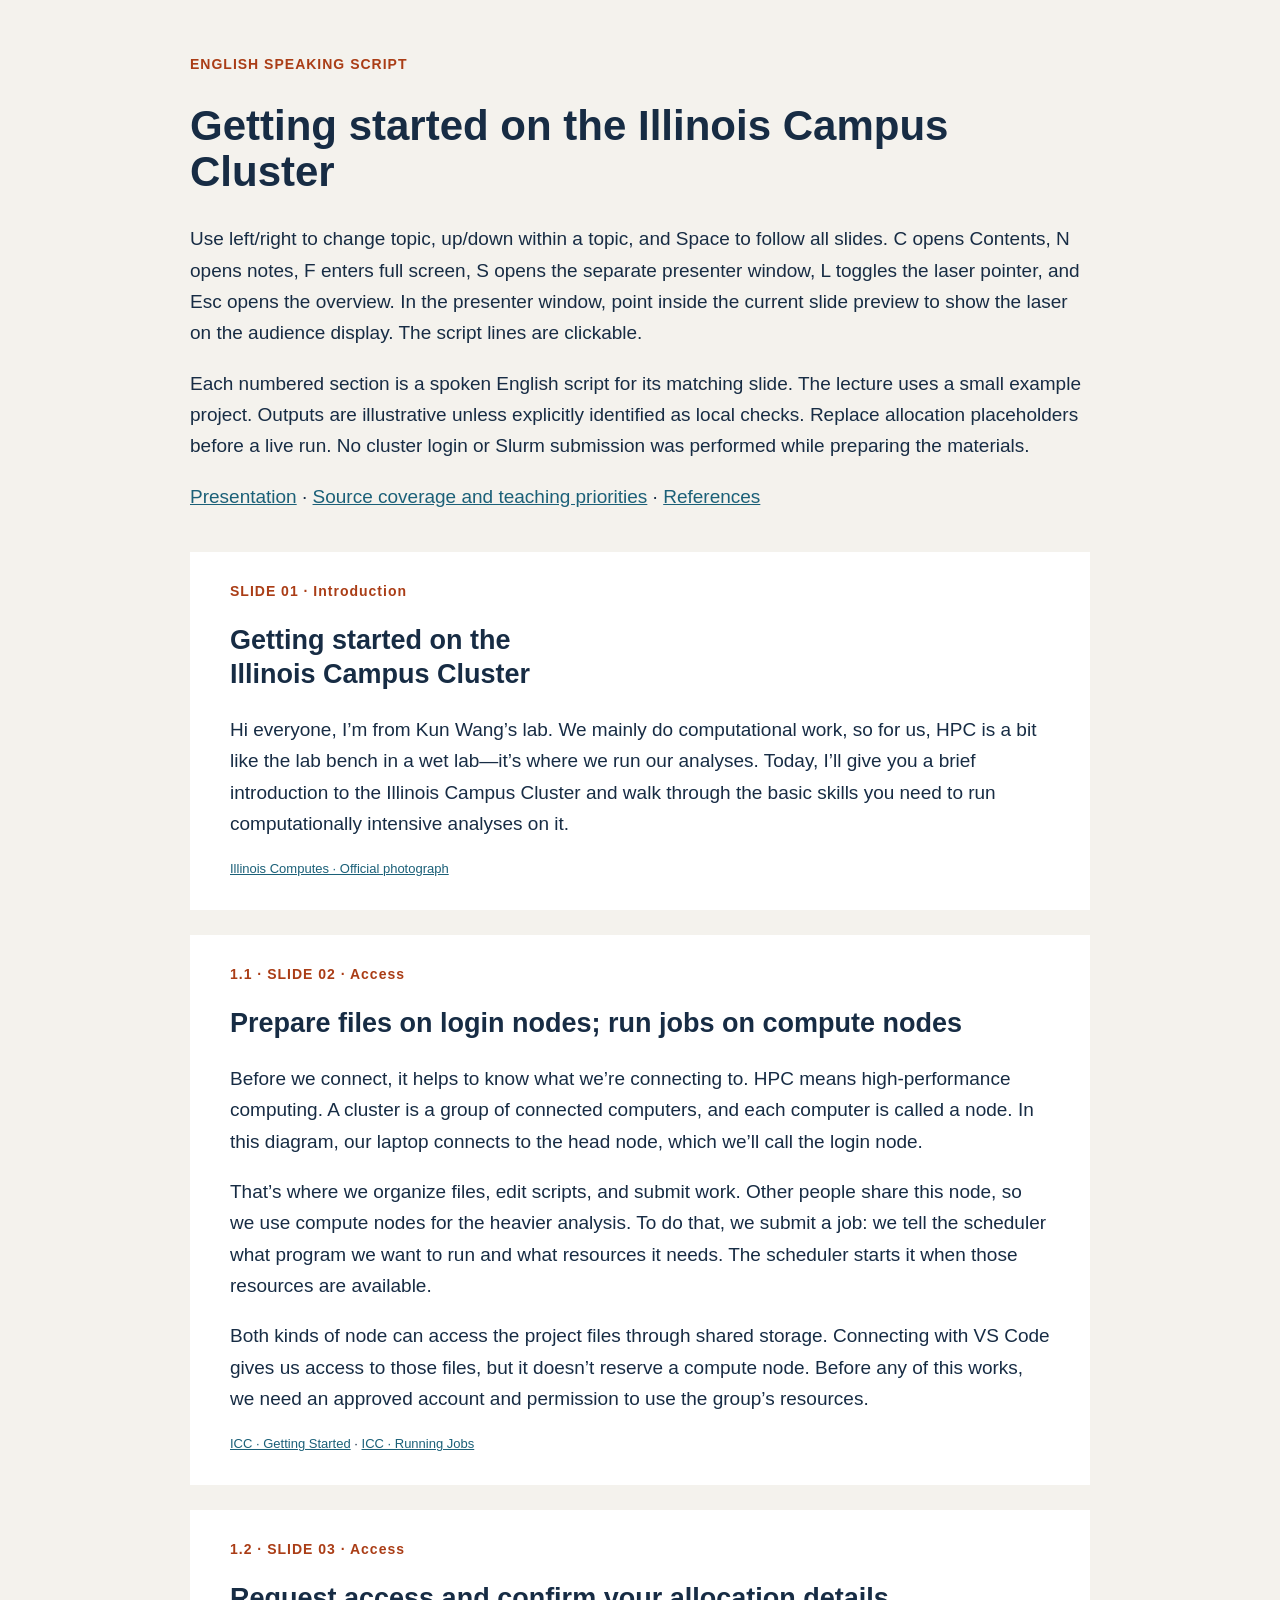
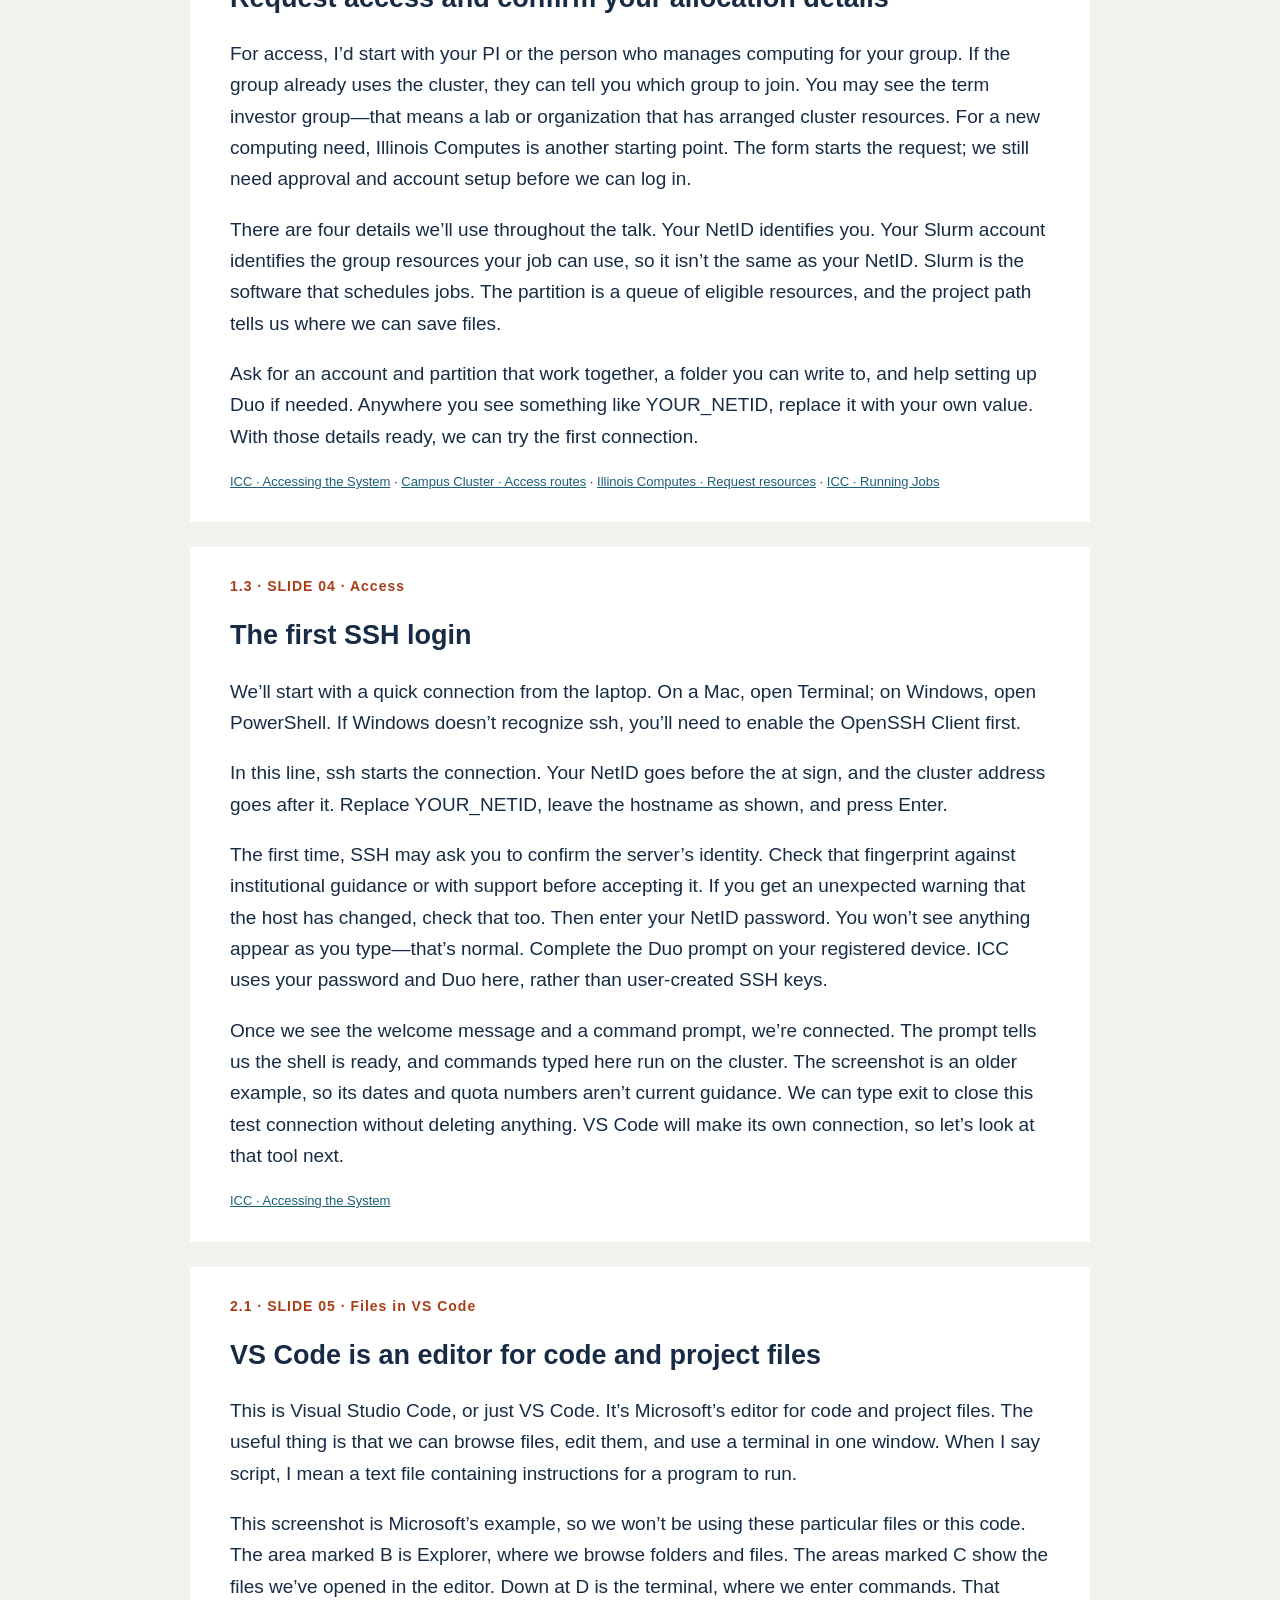
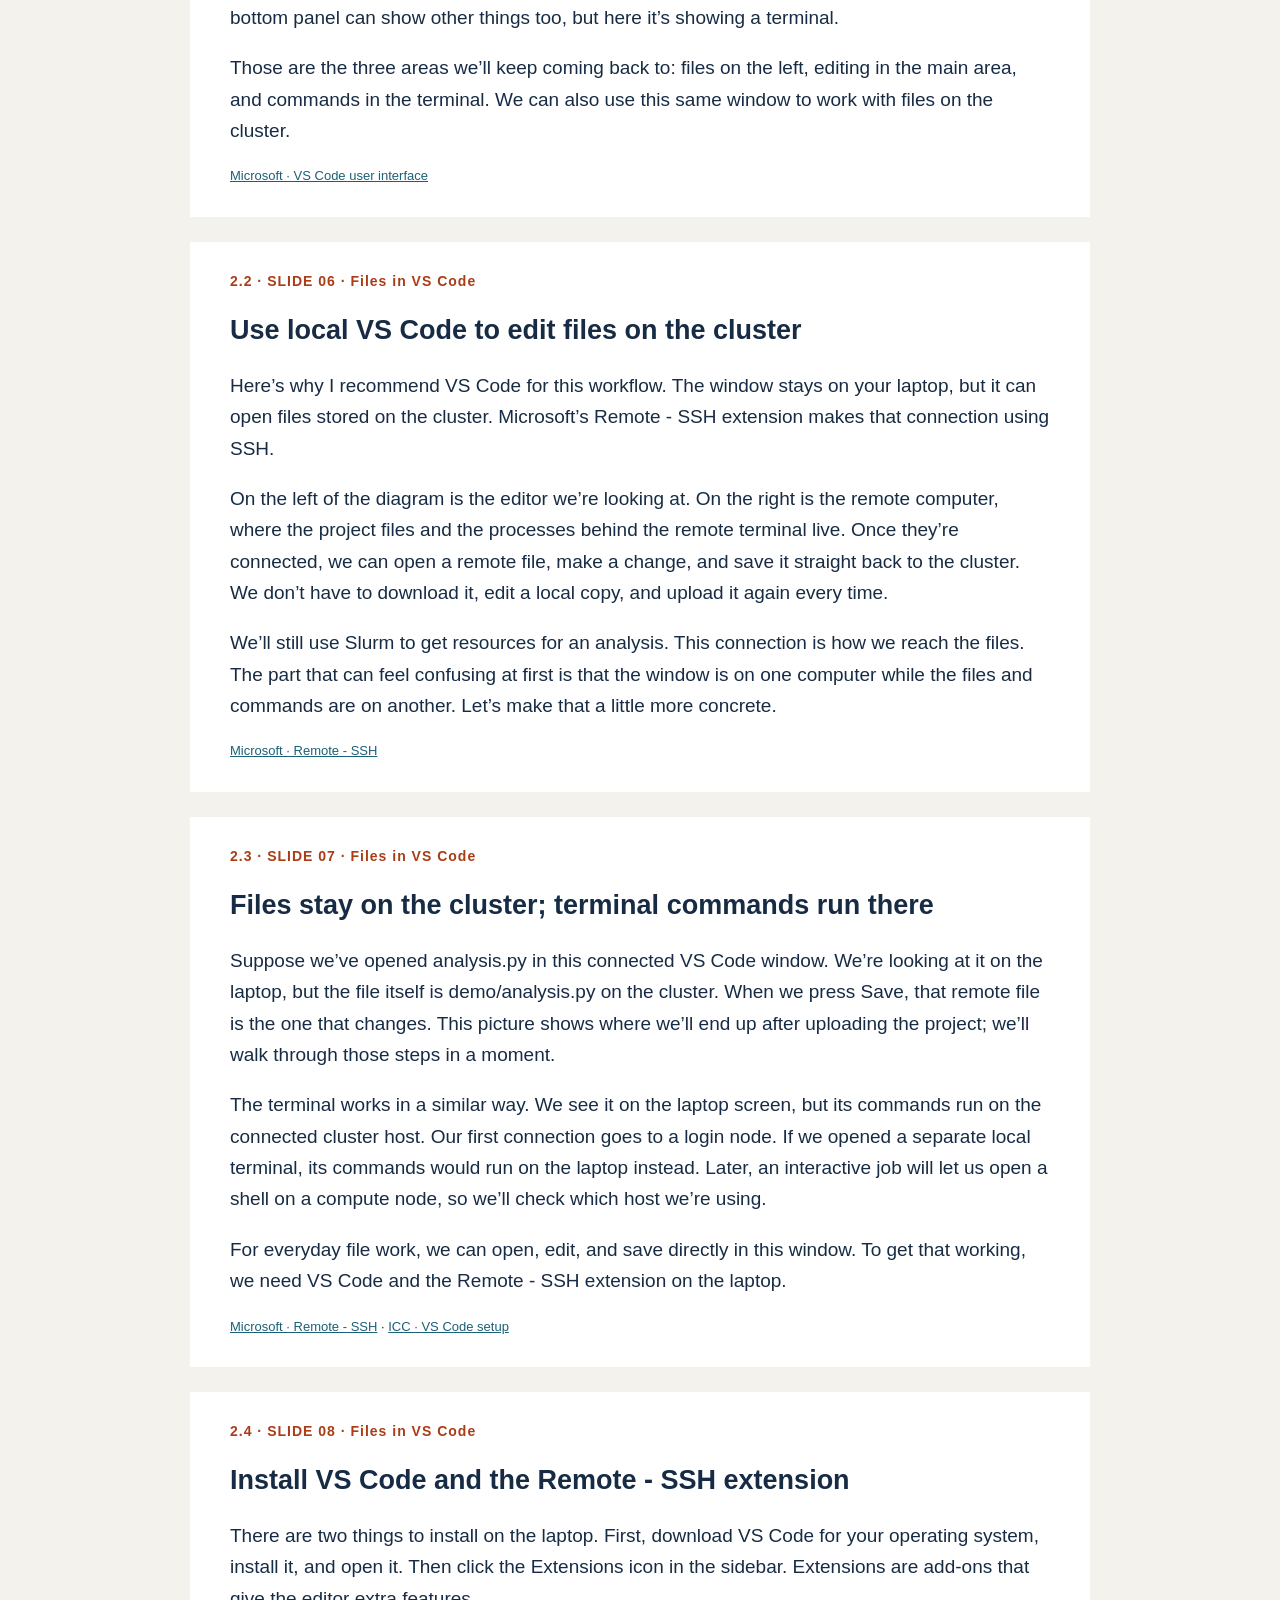
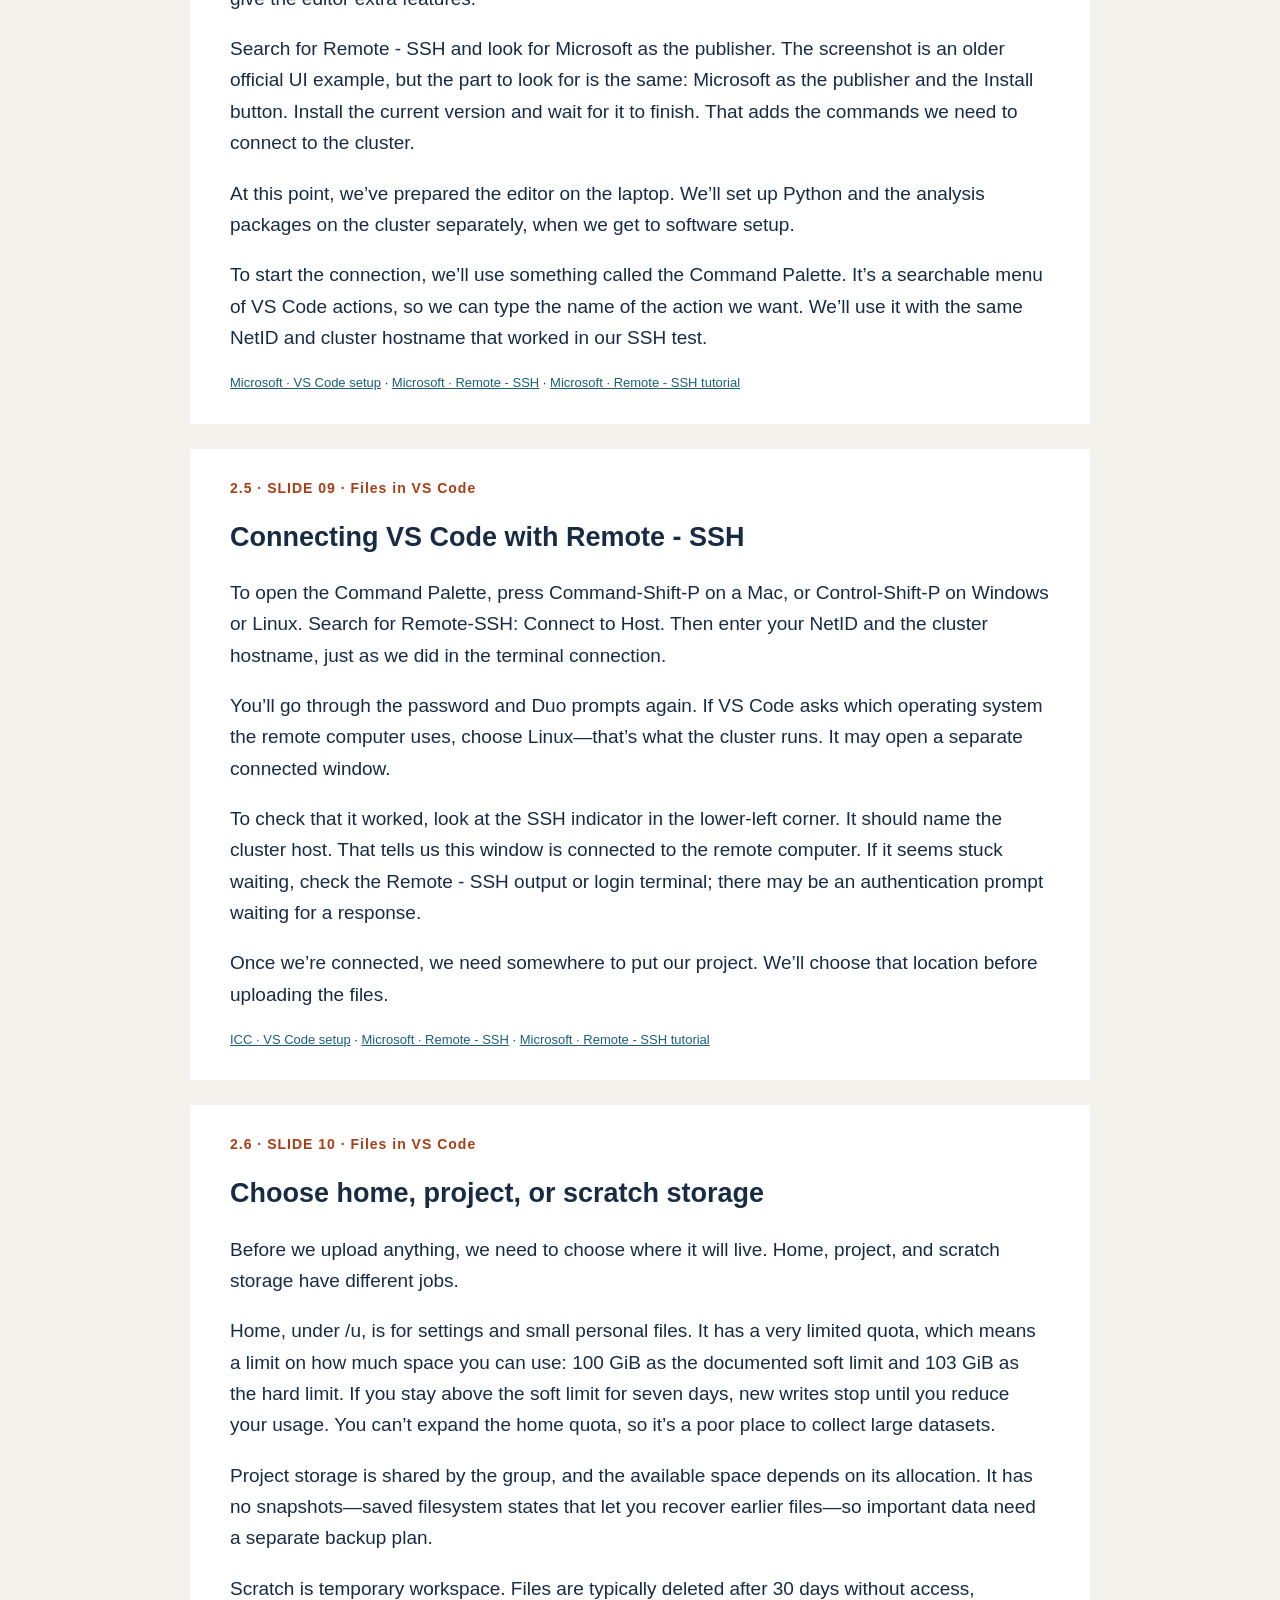
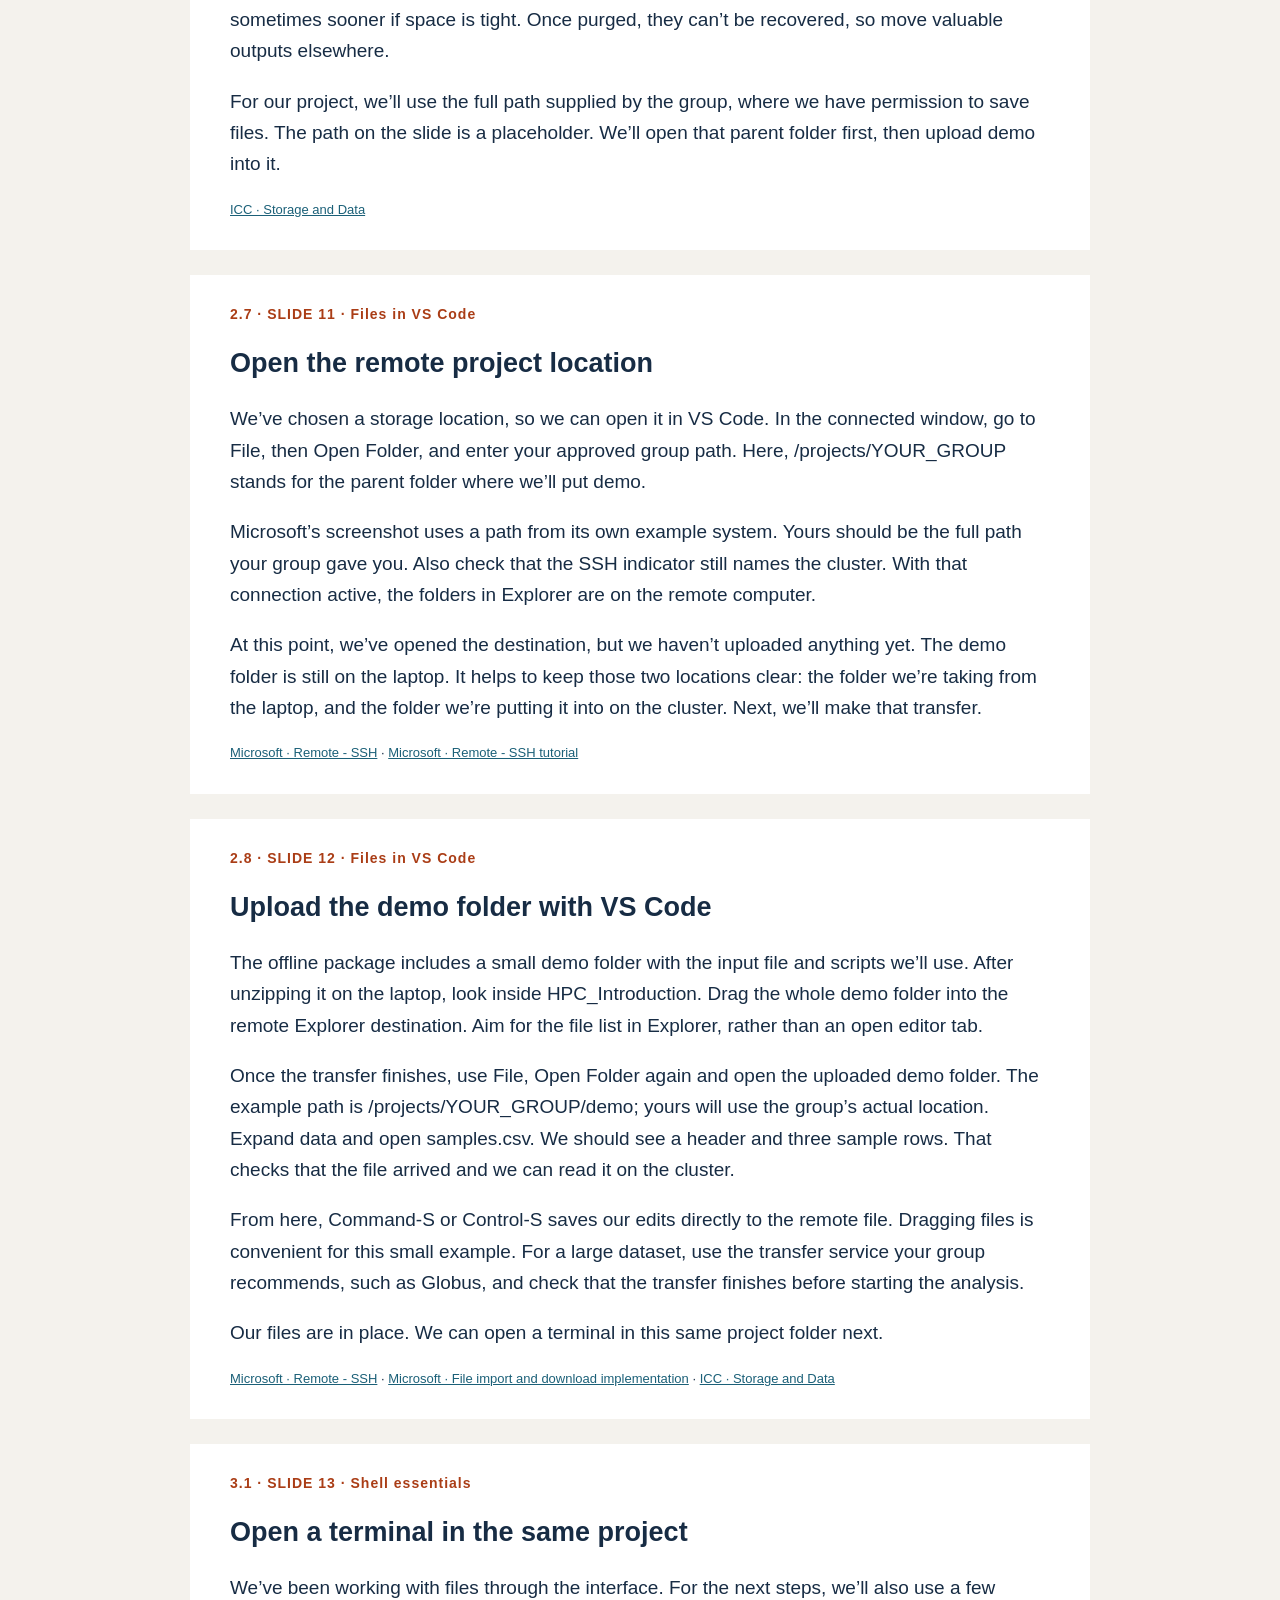
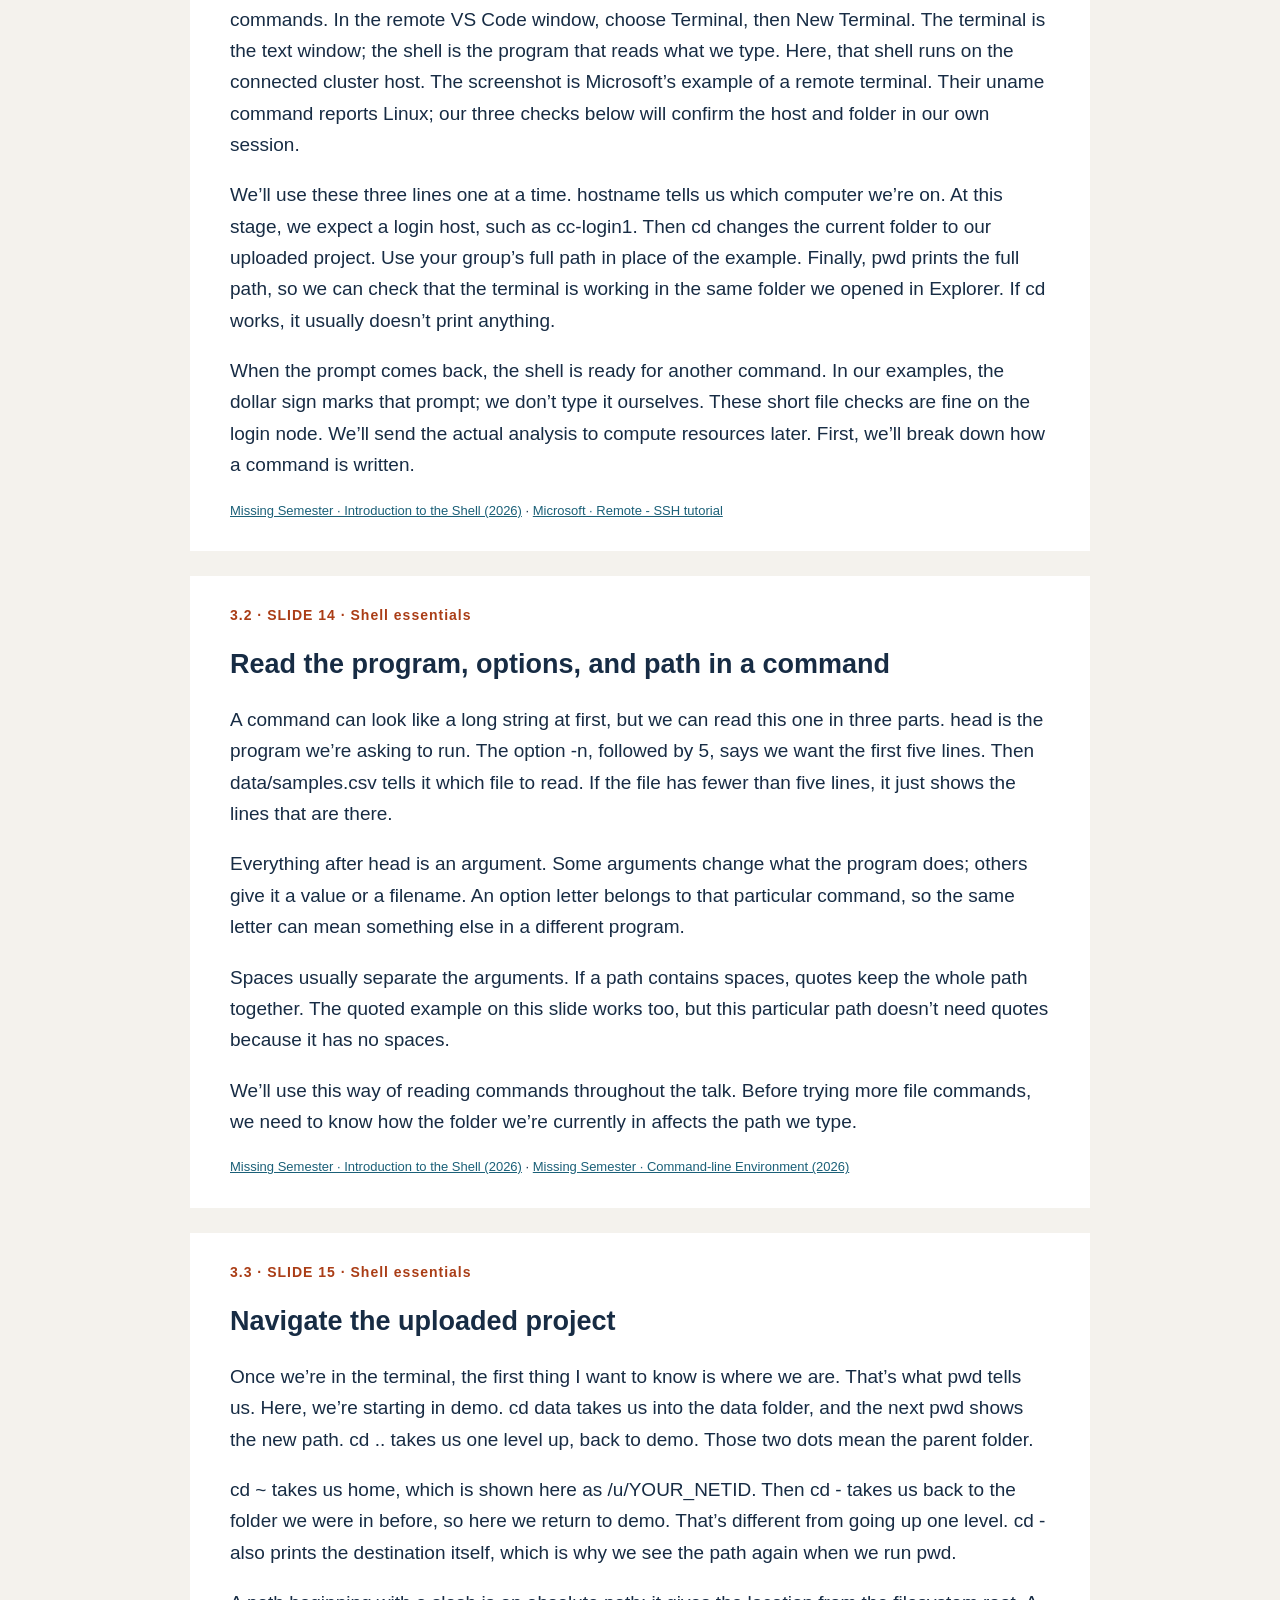
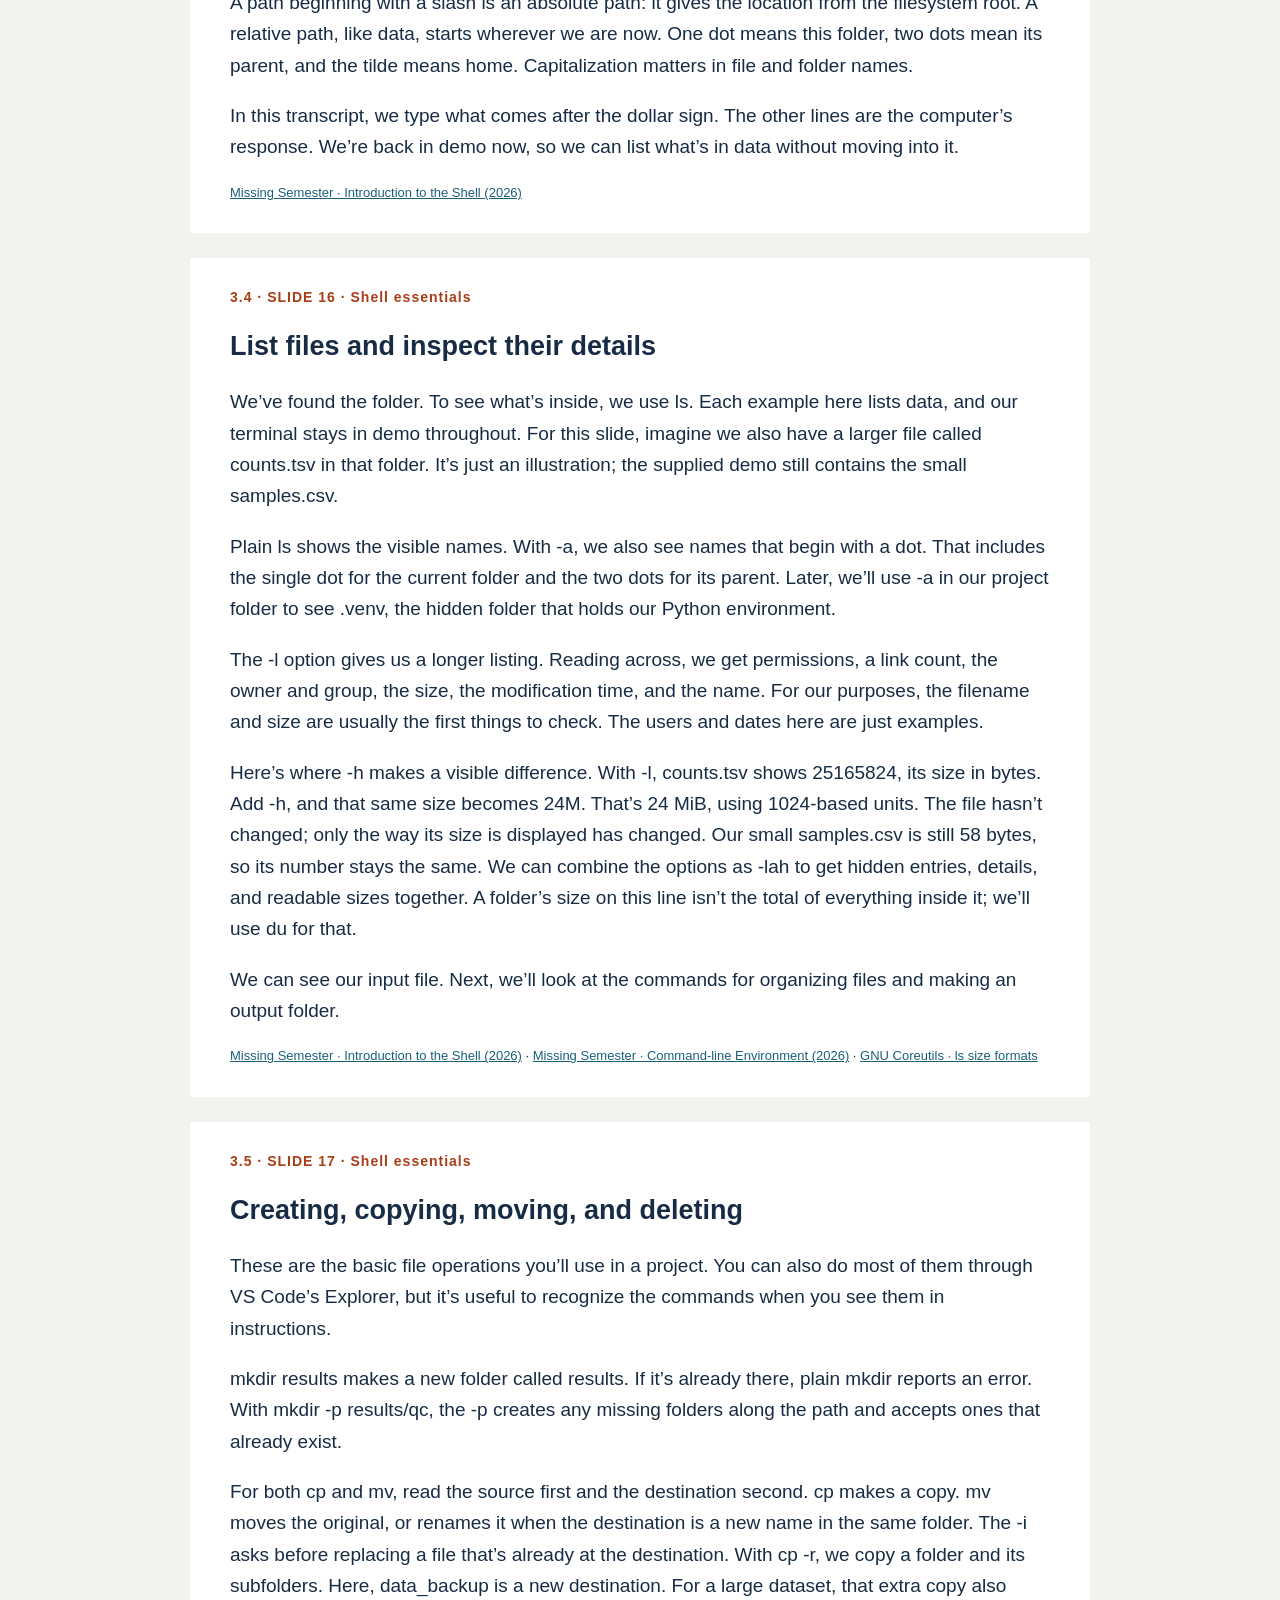
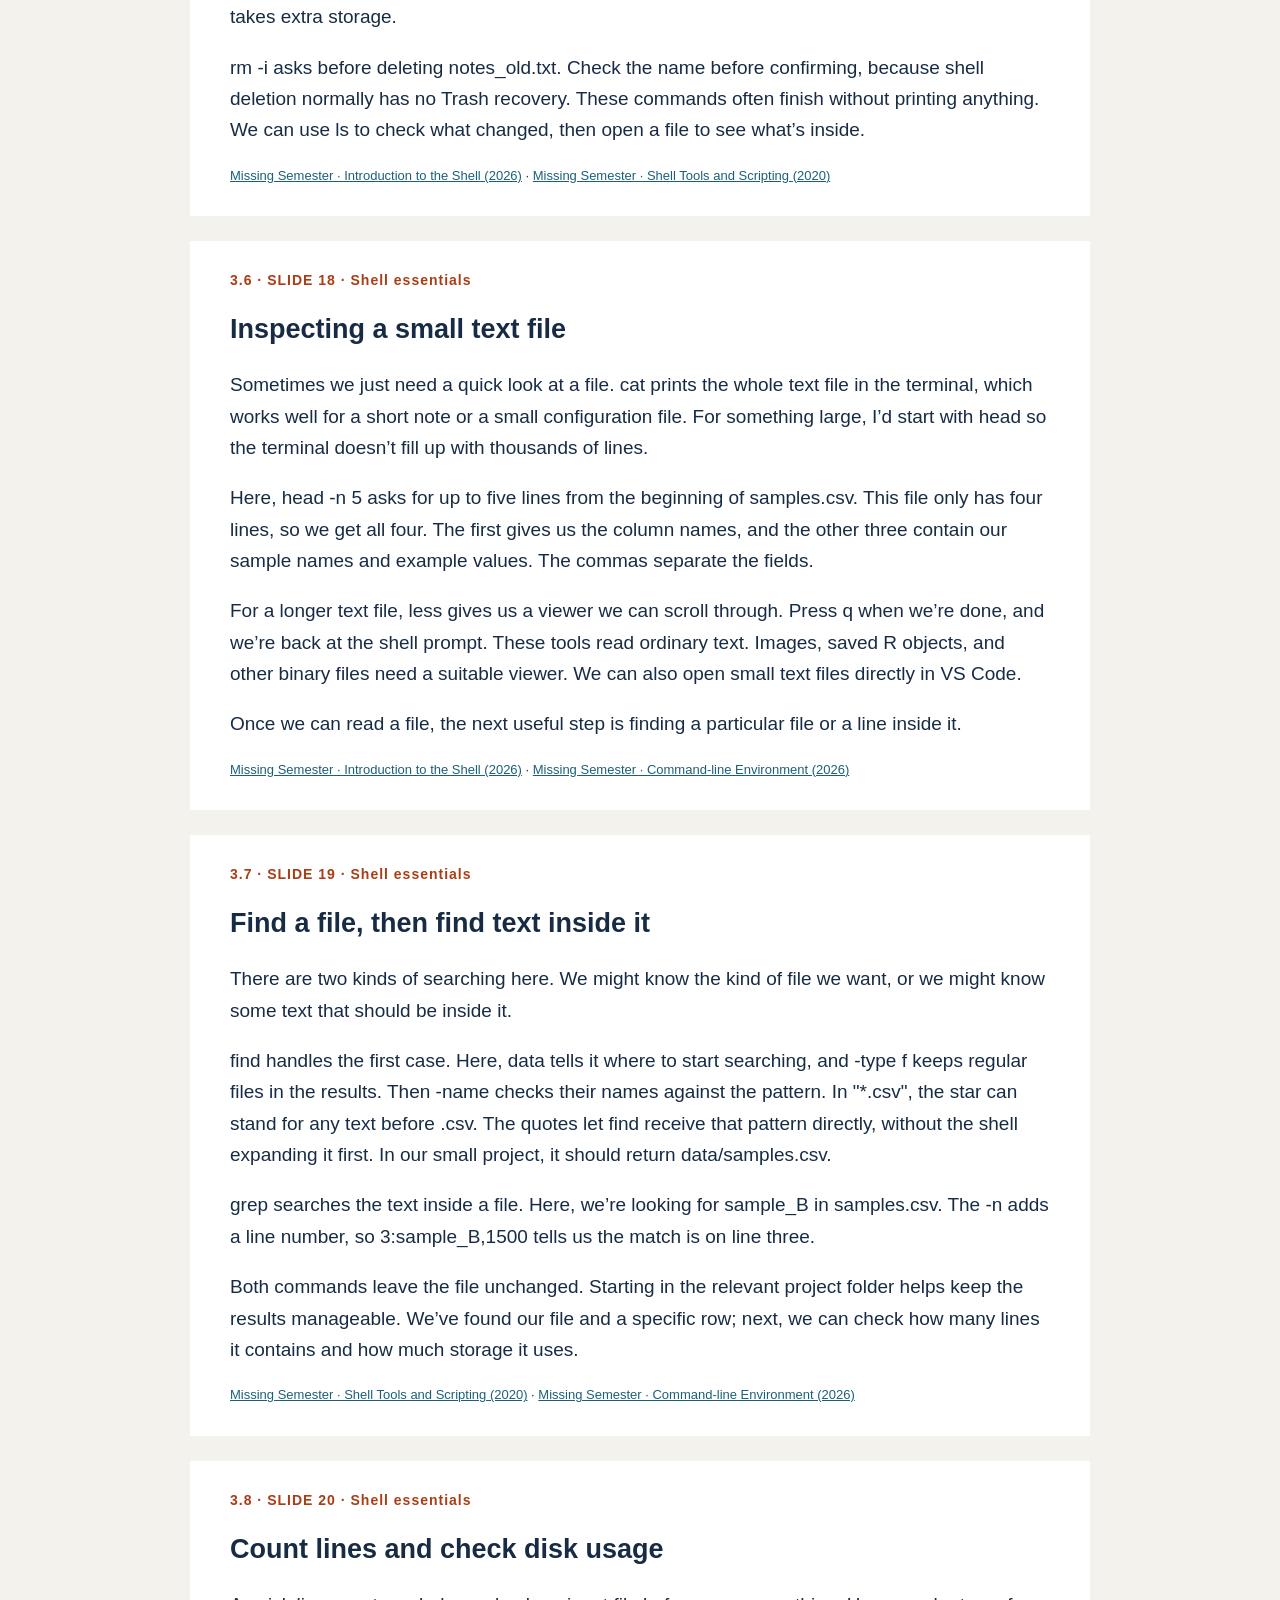
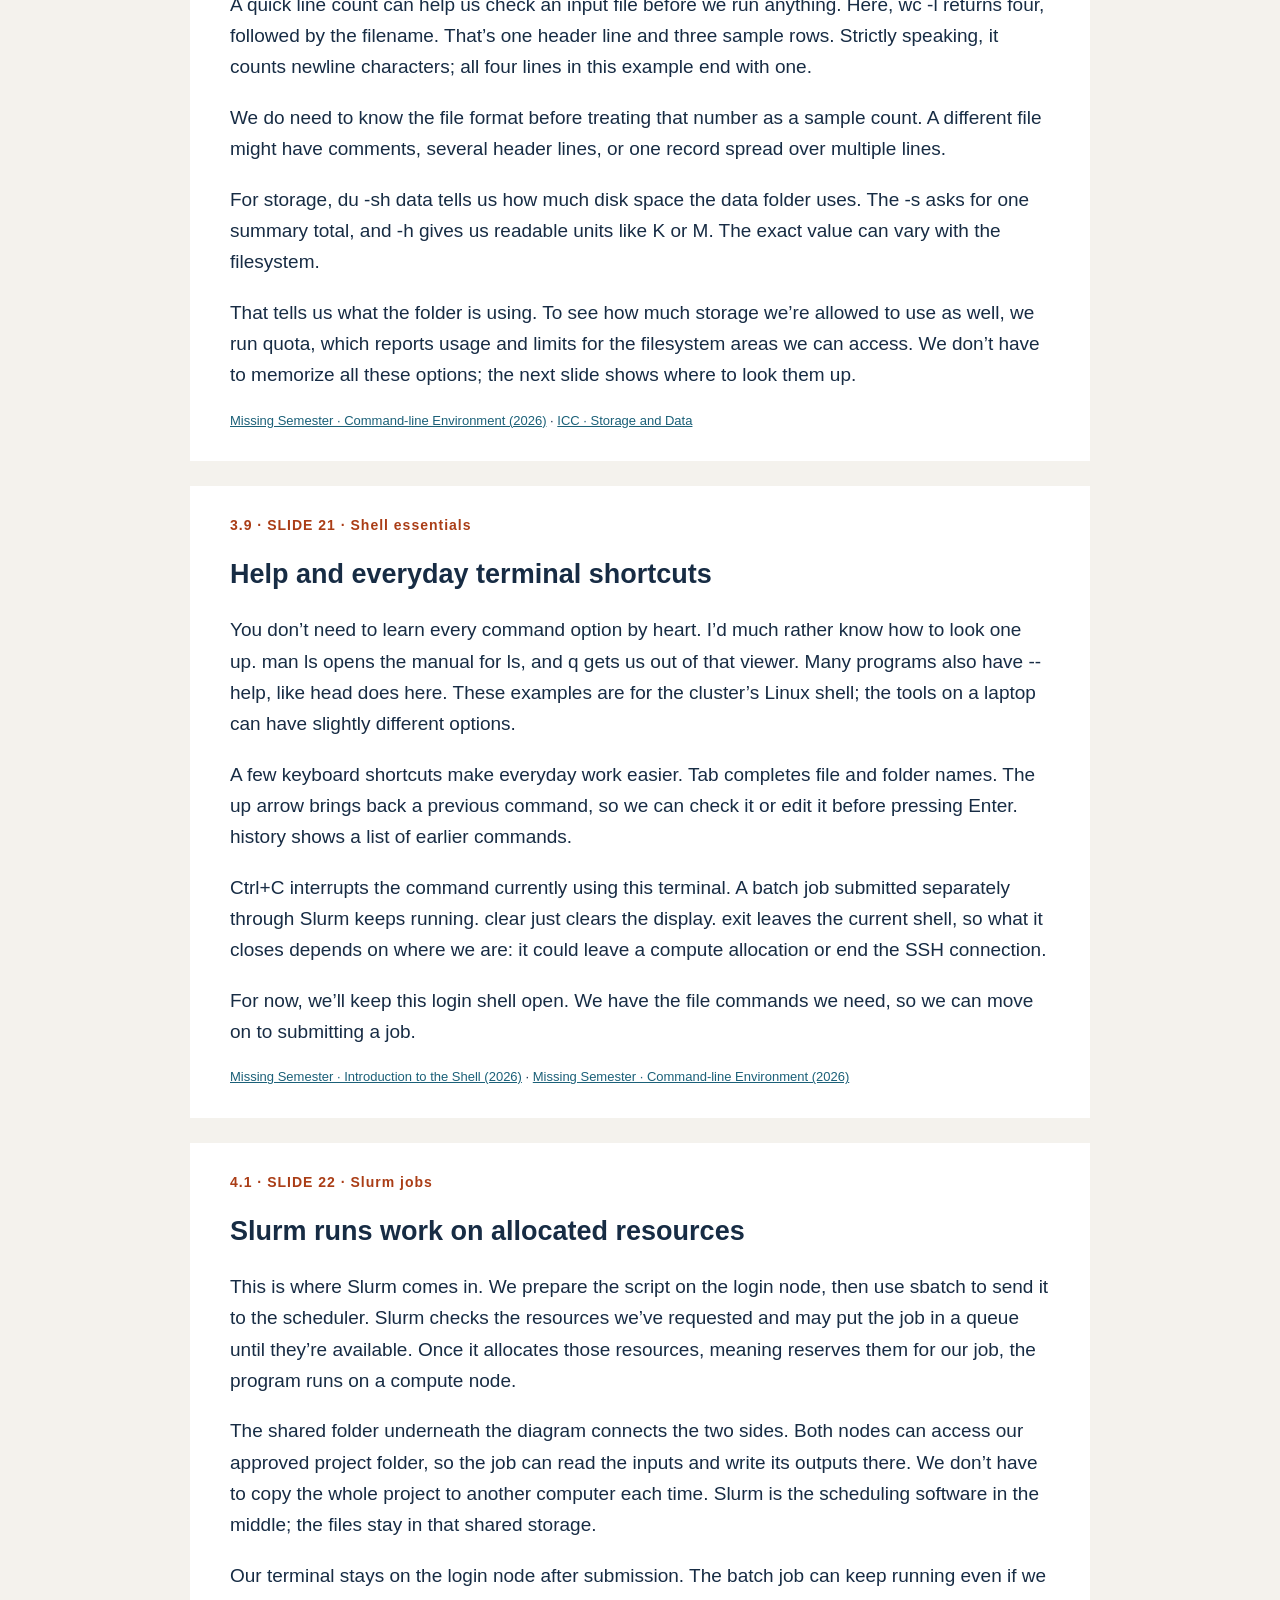
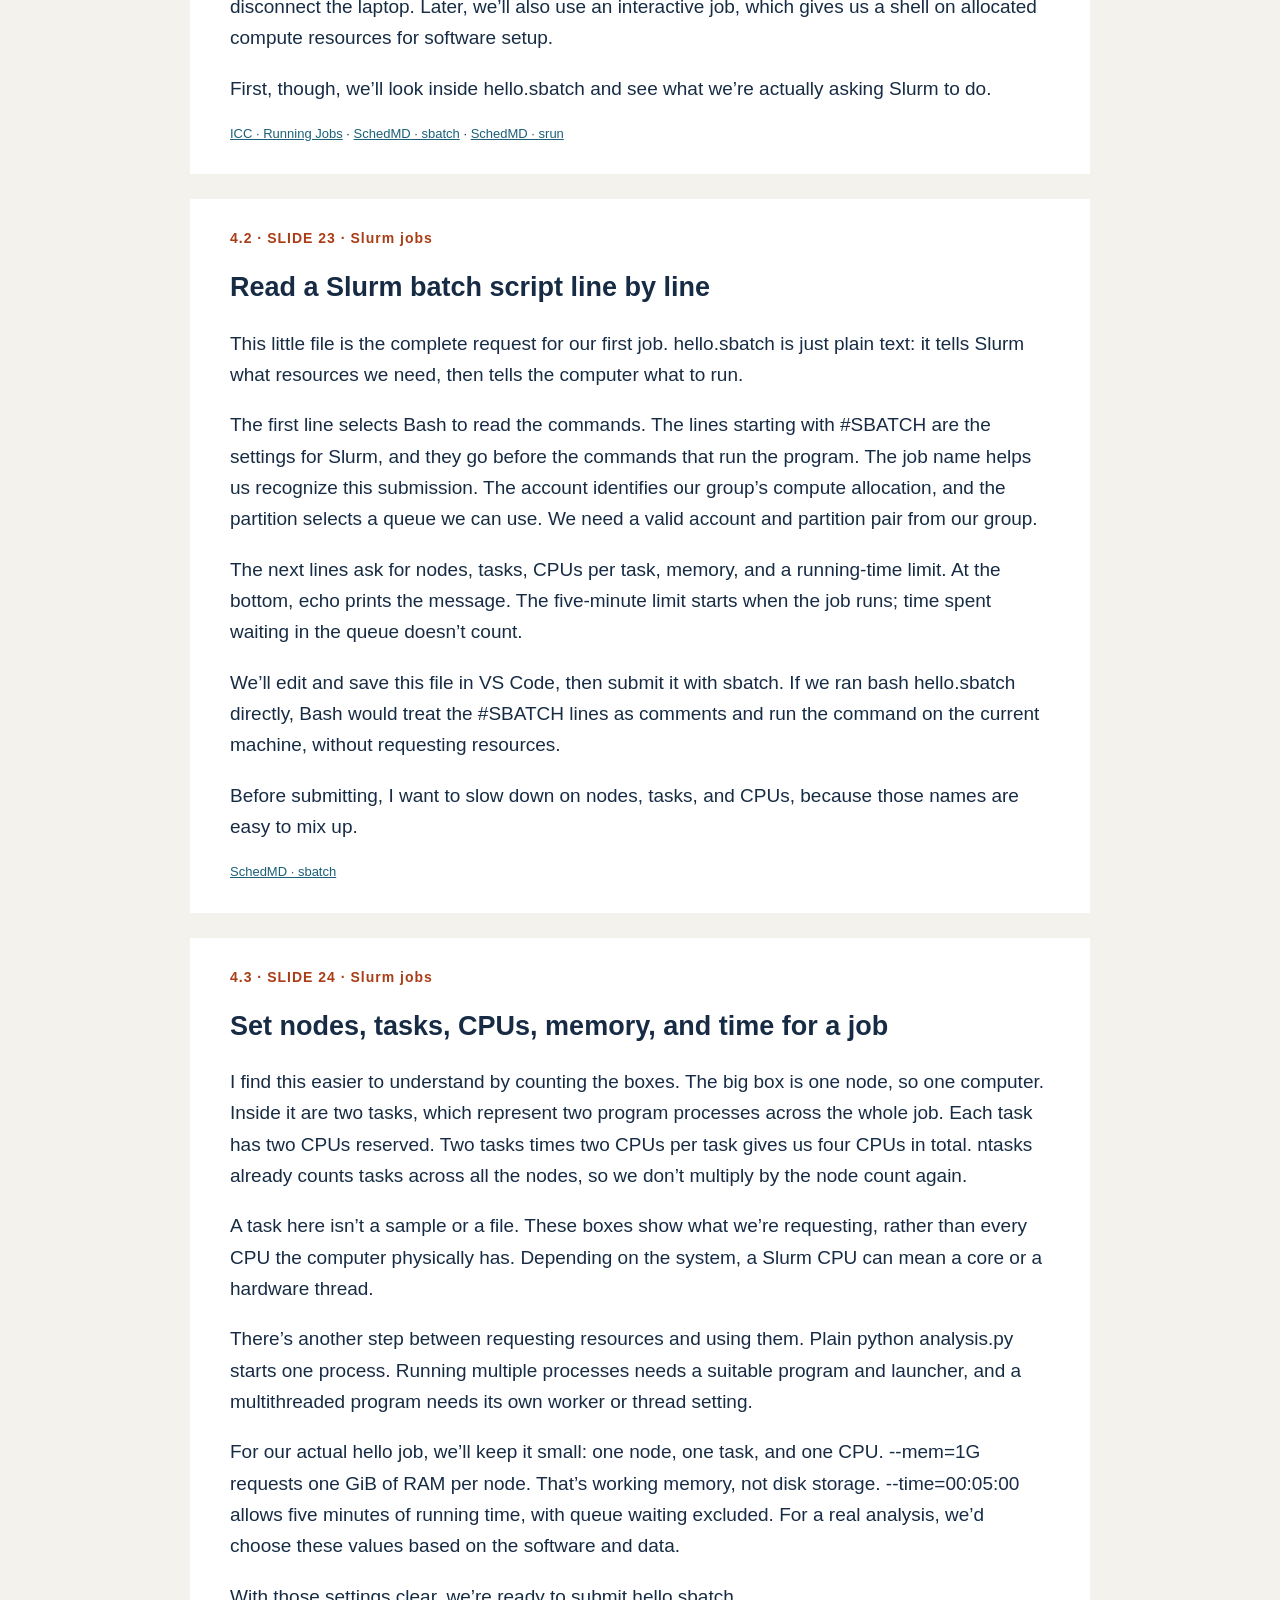
==== commit f37ef208: "Illustrate VS Code steps and Slurm job monitoring" ====
--- a/lecturer-notes.html
+++ b/lecturer-notes.html
@@ -1 +1 @@
-<!DOCTYPE html><html lang="en"><head><meta charset="utf-8"><title>Lecturer guide · ICC</title><style>body{font:19px/1.65 -apple-system,BlinkMacSystemFont,"Segoe UI",sans-serif;color:#172c44;background:#f4f2ed;margin:0}main{max-width:900px;margin:55px auto;padding:0 28px}h1{font-size:42px;line-height:1.1}h2{font-size:27px;line-height:1.25}article{background:#fff;padding:30px 40px;margin:25px 0;break-inside:avoid}.meta{font:700 14px/1.4 sans-serif;color:#aa3d16;letter-spacing:1px}.refs{font-size:13px}a{color:#1b6078}header{margin-bottom:40px}@media print{body{font-size:12pt;background:white}main{margin:0;max-width:none;padding:0}article{padding:12px 0;margin:0 0 22px;border-bottom:1px solid #ccc}header{break-after:page}.refs{font-size:9pt}}@page{size:A4;margin:18mm}</style></head><body><main><header><p class="meta">ENGLISH SPEAKING SCRIPT</p><h1>Getting started on the Illinois Campus Cluster</h1><p>Use left/right to change topic, up/down within a topic, and Space to follow all slides. C opens Contents, N opens notes, F enters full screen, S opens the separate presenter window, L toggles the laser pointer, and Esc opens the overview. In the presenter window, point inside the current slide preview to show the laser on the audience display. The script lines are clickable.</p><p>Each numbered section is a spoken English script for its matching slide. The lecture uses a small example project. Outputs are illustrative unless explicitly identified as local checks. Replace allocation placeholders before a live run. No cluster login or Slurm submission was performed while preparing the materials.</p><p><a href="index.html">Presentation</a> · <a href="SOURCE_REVIEW.md">Source coverage and teaching priorities</a> · <a href="SOURCES.md">References</a></p></header><article id="slide-1"><div class="meta">SLIDE 01 · Introduction</div><h2>Getting started on the<br>Illinois Campus Cluster</h2><p>Hi everyone, I’m from Kun Wang’s lab. We mainly do computational work, so for us, HPC is a bit like the lab bench in a wet lab—it’s where we run our analyses. Today, I’ll give you a brief introduction to the Illinois Campus Cluster and walk through the basic skills you need to run computationally intensive analyses on it.</p><div class="refs"><a href="https://computes.illinois.edu/" target="_blank" rel="noopener">Illinois Computes · Official photograph</a></div></article><article id="slide-2"><div class="meta">1.1 · SLIDE 02 · Access</div><h2>Prepare files on login nodes; run jobs on compute nodes</h2><p>Before we connect, it helps to know what we’re connecting to. HPC means high-performance computing. A cluster is a group of connected computers, and each computer is called a node. In this diagram, our laptop connects to the head node, which we’ll call the login node.</p><p>That’s where we organize files, edit scripts, and submit work. Other people share this node, so we use compute nodes for the heavier analysis. To do that, we submit a job: we tell the scheduler what program we want to run and what resources it needs. The scheduler starts it when those resources are available.</p><p>Both kinds of node can access the project files through shared storage. Connecting with VS Code gives us access to those files, but it doesn’t reserve a compute node. Before any of this works, we need an approved account and permission to use the group’s resources.</p><div class="refs"><a href="https://docs.ncsa.illinois.edu/systems/icc/en/latest/getting_started.html" target="_blank" rel="noopener">ICC · Getting Started</a> · <a href="https://docs.ncsa.illinois.edu/systems/icc/en/latest/user_guide/running_jobs.html" target="_blank" rel="noopener">ICC · Running Jobs</a></div></article><article id="slide-3"><div class="meta">1.2 · SLIDE 03 · Access</div><h2>Request access and confirm your allocation details</h2><p>For access, I’d start with your PI or the person who manages computing for your group. If the group already uses the cluster, they can tell you which group to join. You may see the term investor group—that means a lab or organization that has arranged cluster resources. For a new computing need, Illinois Computes is another starting point. The form starts the request; we still need approval and account setup before we can log in.</p><p>There are four details we’ll use throughout the talk. Your NetID identifies you. Your Slurm account identifies the group resources your job can use, so it isn’t the same as your NetID. Slurm is the software that schedules jobs. The partition is a queue of eligible resources, and the project path tells us where we can save files.</p><p>Ask for an account and partition that work together, a folder you can write to, and help setting up Duo if needed. Anywhere you see something like YOUR_NETID, replace it with your own value. With those details ready, we can try the first connection.</p><div class="refs"><a href="https://docs.ncsa.illinois.edu/systems/icc/en/latest/user_guide/accessing.html" target="_blank" rel="noopener">ICC · Accessing the System</a> · <a href="https://campuscluster.illinois.edu/access/" target="_blank" rel="noopener">Campus Cluster · Access routes</a> · <a href="https://computes.illinois.edu/submitrequest/" target="_blank" rel="noopener">Illinois Computes · Request resources</a> · <a href="https://docs.ncsa.illinois.edu/systems/icc/en/latest/user_guide/running_jobs.html" target="_blank" rel="noopener">ICC · Running Jobs</a></div></article><article id="slide-4"><div class="meta">1.3 · SLIDE 04 · Access</div><h2>The first SSH login</h2><p>We’ll start with a quick connection from the laptop. On a Mac, open Terminal; on Windows, open PowerShell. If Windows doesn’t recognize ssh, you’ll need to enable the OpenSSH Client first.</p><p>In this line, ssh starts the connection. Your NetID goes before the at sign, and the cluster address goes after it. Replace YOUR_NETID, leave the hostname as shown, and press Enter.</p><p>The first time, SSH may ask you to confirm the server’s identity. Check that fingerprint against institutional guidance or with support before accepting it. If you get an unexpected warning that the host has changed, check that too. Then enter your NetID password. You won’t see anything appear as you type—that’s normal. Complete the Duo prompt on your registered device. ICC uses your password and Duo here, rather than user-created SSH keys.</p><p>Once we see the welcome message and a command prompt, we’re connected. The prompt tells us the shell is ready, and commands typed here run on the cluster. The screenshot is an older example, so its dates and quota numbers aren’t current guidance. We can type exit to close this test connection without deleting anything. VS Code will make its own connection, so let’s look at that tool next.</p><div class="refs"><a href="https://docs.ncsa.illinois.edu/systems/icc/en/latest/user_guide/accessing.html" target="_blank" rel="noopener">ICC · Accessing the System</a></div></article><article id="slide-5"><div class="meta">2.1 · SLIDE 05 · Files in VS Code</div><h2>VS Code is an editor for code and project files</h2><p>This is Visual Studio Code, or just VS Code. It’s Microsoft’s editor for code and project files. The useful thing is that we can browse files, edit them, and use a terminal in one window. When I say script, I mean a text file containing instructions for a program to run.</p><p>This screenshot is Microsoft’s example, so we won’t be using these particular files or this code. The area marked B is Explorer, where we browse folders and files. The areas marked C show the files we’ve opened in the editor. Down at D is the terminal, where we enter commands. That bottom panel can show other things too, but here it’s showing a terminal.</p><p>Those are the three areas we’ll keep coming back to: files on the left, editing in the main area, and commands in the terminal. We can also use this same window to work with files on the cluster.</p><div class="refs"><a href="https://code.visualstudio.com/docs/editing/getting-started/userinterface" target="_blank" rel="noopener">Microsoft · VS Code user interface</a></div></article><article id="slide-6"><div class="meta">2.2 · SLIDE 06 · Files in VS Code</div><h2>Use local VS Code to edit files on the cluster</h2><p>Here’s why I recommend VS Code for this workflow. The window stays on your laptop, but it can open files stored on the cluster. Microsoft’s Remote - SSH extension makes that connection using SSH.</p><p>On the left of the diagram is the editor we’re looking at. On the right is the remote computer, where the project files and the processes behind the remote terminal live. Once they’re connected, we can open a remote file, make a change, and save it straight back to the cluster. We don’t have to download it, edit a local copy, and upload it again every time.</p><p>We’ll still use Slurm to get resources for an analysis. This connection is how we reach the files. The part that can feel confusing at first is that the window is on one computer while the files and commands are on another. Let’s make that a little more concrete.</p><div class="refs"><a href="https://code.visualstudio.com/docs/remote/ssh" target="_blank" rel="noopener">Microsoft · Remote - SSH</a></div></article><article id="slide-7"><div class="meta">2.3 · SLIDE 07 · Files in VS Code</div><h2>Files stay on the cluster; terminal commands run there</h2><p>Suppose we’ve opened analysis.py in this connected VS Code window. We’re looking at it on the laptop, but the file itself is demo/analysis.py on the cluster. When we press Save, that remote file is the one that changes. This picture shows where we’ll end up after uploading the project; we’ll walk through those steps in a moment.</p><p>The terminal works in a similar way. We see it on the laptop screen, but its commands run on the connected cluster host. Our first connection goes to a login node. If we opened a separate local terminal, its commands would run on the laptop instead. Later, an interactive job will let us open a shell on a compute node, so we’ll check which host we’re using.</p><p>For everyday file work, we can open, edit, and save directly in this window. To get that working, we need VS Code and the Remote - SSH extension on the laptop.</p><div class="refs"><a href="https://code.visualstudio.com/docs/remote/ssh" target="_blank" rel="noopener">Microsoft · Remote - SSH</a> · <a href="https://docs.ncsa.illinois.edu/systems/icc/en/latest/user_guide/prog_env.html#visual-studio-code" target="_blank" rel="noopener">ICC · VS Code setup</a></div></article><article id="slide-8"><div class="meta">2.4 · SLIDE 08 · Files in VS Code</div><h2>Install VS Code and the Remote - SSH extension</h2><p>There are two things to install on the laptop. First, download VS Code for your operating system, install it, and open it. Then click the Extensions icon in the sidebar. Extensions are add-ons that give the editor extra features.</p><p>Search for Remote - SSH and look for Microsoft as the publisher. Click Install and wait for it to finish. That adds the commands we need to connect to the cluster.</p><p>At this point, we’ve prepared the editor on the laptop. We’ll set up Python and the analysis packages on the cluster separately, when we get to software setup.</p><p>To start the connection, we’ll use something called the Command Palette. It’s a searchable menu of VS Code actions, so we can type the name of the action we want. We’ll use it with the same NetID and cluster hostname that worked in our SSH test.</p><div class="refs"><a href="https://code.visualstudio.com/docs/setup/setup-overview" target="_blank" rel="noopener">Microsoft · VS Code setup</a> · <a href="https://code.visualstudio.com/docs/remote/ssh" target="_blank" rel="noopener">Microsoft · Remote - SSH</a></div></article><article id="slide-9"><div class="meta">2.5 · SLIDE 09 · Files in VS Code</div><h2>Connecting VS Code with Remote - SSH</h2><p>To open the Command Palette, press Command-Shift-P on a Mac, or Control-Shift-P on Windows or Linux. Search for Remote-SSH: Connect to Host. Then enter your NetID and the cluster hostname, just as we did in the terminal connection.</p><p>You’ll go through the password and Duo prompts again. If VS Code asks which operating system the remote computer uses, choose Linux—that’s what the cluster runs. It may open a separate connected window.</p><p>To check that it worked, look at the SSH indicator in the lower-left corner. It should name the cluster host. That tells us this window is connected to the remote computer. If it seems stuck waiting, check the Remote - SSH output or login terminal; there may be an authentication prompt waiting for a response.</p><p>Once we’re connected, we need somewhere to put our project. We’ll choose that location before uploading the files.</p><div class="refs"><a href="https://docs.ncsa.illinois.edu/systems/icc/en/latest/user_guide/prog_env.html#visual-studio-code" target="_blank" rel="noopener">ICC · VS Code setup</a> · <a href="https://code.visualstudio.com/docs/remote/ssh" target="_blank" rel="noopener">Microsoft · Remote - SSH</a></div></article><article id="slide-10"><div class="meta">2.6 · SLIDE 10 · Files in VS Code</div><h2>Choose home, project, or scratch storage</h2><p>Before we upload anything, we need to choose where it will live. Home, project, and scratch storage have different jobs.</p><p>Home, under /u, is for settings and small personal files. It has a very limited quota, which means a limit on how much space you can use: 100 GiB as the documented soft limit and 103 GiB as the hard limit. If you stay above the soft limit for seven days, new writes stop until you reduce your usage. You can’t expand the home quota, so it’s a poor place to collect large datasets.</p><p>Project storage is shared by the group, and the available space depends on its allocation. It has no snapshots—saved filesystem states that let you recover earlier files—so important data need a separate backup plan.</p><p>Scratch is temporary workspace. Files are typically deleted after 30 days without access, sometimes sooner if space is tight. Once purged, they can’t be recovered, so move valuable outputs elsewhere.</p><p>For our project, we’ll use the full path supplied by the group, where we have permission to save files. The path on the slide is a placeholder. We’ll open that parent folder first, then upload demo into it.</p><div class="refs"><a href="https://docs.ncsa.illinois.edu/systems/icc/en/latest/user_guide/storage_data.html" target="_blank" rel="noopener">ICC · Storage and Data</a></div></article><article id="slide-11"><div class="meta">2.7 · SLIDE 11 · Files in VS Code</div><h2>Open the remote project location</h2><p>We’ve chosen a storage location, so we can open it in VS Code. In the connected window, go to File, then Open Folder, and enter your approved group path. Here, /projects/YOUR_GROUP stands for the parent folder where we’ll put demo.</p><p>Microsoft’s screenshot uses a path from its own example system. Yours should be the full path your group gave you. Also check that the SSH indicator still names the cluster. With that connection active, the folders in Explorer are on the remote computer.</p><p>At this point, we’ve opened the destination, but we haven’t uploaded anything yet. The demo folder is still on the laptop. It helps to keep those two locations clear: the folder we’re taking from the laptop, and the folder we’re putting it into on the cluster. Next, we’ll make that transfer.</p><div class="refs"><a href="https://code.visualstudio.com/docs/remote/ssh" target="_blank" rel="noopener">Microsoft · Remote - SSH</a></div></article><article id="slide-12"><div class="meta">2.8 · SLIDE 12 · Files in VS Code</div><h2>Upload the demo folder with VS Code</h2><p>The offline package includes a small demo folder with the input file and scripts we’ll use. After unzipping it on the laptop, look inside HPC_Introduction. Drag the whole demo folder into the remote Explorer destination. Aim for the file list in Explorer, rather than an open editor tab.</p><p>Once the transfer finishes, use File, Open Folder again and open the uploaded demo folder. The example path is /projects/YOUR_GROUP/demo; yours will use the group’s actual location. Expand data and open samples.csv. We should see a header and three sample rows. That checks that the file arrived and we can read it on the cluster.</p><p>From here, Command-S or Control-S saves our edits directly to the remote file. Dragging files is convenient for this small example. For a large dataset, use the transfer service your group recommends, such as Globus, and check that the transfer finishes before starting the analysis.</p><p>Our files are in place. We can open a terminal in this same project folder next.</p><div class="refs"><a href="https://code.visualstudio.com/docs/remote/ssh" target="_blank" rel="noopener">Microsoft · Remote - SSH</a> · <a href="https://github.com/microsoft/vscode/blob/main/src/vs/workbench/contrib/files/browser/fileImportExport.ts" target="_blank" rel="noopener">Microsoft · File import and download implementation</a> · <a href="https://docs.ncsa.illinois.edu/systems/icc/en/latest/user_guide/storage_data.html" target="_blank" rel="noopener">ICC · Storage and Data</a></div></article><article id="slide-13"><div class="meta">3.1 · SLIDE 13 · Shell essentials</div><h2>Open a terminal in the same project</h2><p>We’ve been working with files through the interface. For the next steps, we’ll also use a few commands. In the remote VS Code window, choose Terminal, then New Terminal. The terminal is the text window; the shell is the program that reads what we type. Here, that shell runs on the connected cluster host.</p><p>We’ll use these three lines one at a time. hostname tells us which computer we’re on. At this stage, we expect a login host, such as cc-login1. Then cd changes the current folder to our uploaded project. Use your group’s full path in place of the example. Finally, pwd prints the full path, so we can check that the terminal is working in the same folder we opened in Explorer. If cd works, it usually doesn’t print anything.</p><p>When the prompt comes back, the shell is ready for another command. In our examples, the dollar sign marks that prompt; we don’t type it ourselves. These short file checks are fine on the login node. We’ll send the actual analysis to compute resources later. First, we’ll break down how a command is written.</p><div class="refs"><a href="https://missing.csail.mit.edu/2026/course-shell/" target="_blank" rel="noopener">Missing Semester · Introduction to the Shell (2026)</a></div></article><article id="slide-14"><div class="meta">3.2 · SLIDE 14 · Shell essentials</div><h2>Read the program, options, and path in a command</h2><p>A command can look like a long string at first, but we can read this one in three parts. head is the program we’re asking to run. The option -n, followed by 5, says we want the first five lines. Then data/samples.csv tells it which file to read. If the file has fewer than five lines, it just shows the lines that are there.</p><p>Everything after head is an argument. Some arguments change what the program does; others give it a value or a filename. An option letter belongs to that particular command, so the same letter can mean something else in a different program.</p><p>Spaces usually separate the arguments. If a path contains spaces, quotes keep the whole path together. The quoted example on this slide works too, but this particular path doesn’t need quotes because it has no spaces.</p><p>We’ll use this way of reading commands throughout the talk. Before trying more file commands, we need to know how the folder we’re currently in affects the path we type.</p><div class="refs"><a href="https://missing.csail.mit.edu/2026/course-shell/" target="_blank" rel="noopener">Missing Semester · Introduction to the Shell (2026)</a> · <a href="https://missing.csail.mit.edu/2026/command-line-environment/" target="_blank" rel="noopener">Missing Semester · Command-line Environment (2026)</a></div></article><article id="slide-15"><div class="meta">3.3 · SLIDE 15 · Shell essentials</div><h2>Navigate the uploaded project</h2><p>Once we’re in the terminal, the first thing I want to know is where we are. That’s what pwd tells us. Here, we’re starting in demo. cd data takes us into the data folder, and the next pwd shows the new path. cd .. takes us one level up, back to demo. Those two dots mean the parent folder.</p><p>cd ~ takes us home, which is shown here as /u/YOUR_NETID. Then cd - takes us back to the folder we were in before, so here we return to demo. That’s different from going up one level. cd - also prints the destination itself, which is why we see the path again when we run pwd.</p><p>A path beginning with a slash is an absolute path: it gives the location from the filesystem root. A relative path, like data, starts wherever we are now. One dot means this folder, two dots mean its parent, and the tilde means home. Capitalization matters in file and folder names.</p><p>In this transcript, we type what comes after the dollar sign. The other lines are the computer’s response. We’re back in demo now, so we can list what’s in data without moving into it.</p><div class="refs"><a href="https://missing.csail.mit.edu/2026/course-shell/" target="_blank" rel="noopener">Missing Semester · Introduction to the Shell (2026)</a></div></article><article id="slide-16"><div class="meta">3.4 · SLIDE 16 · Shell essentials</div><h2>List files and inspect their details</h2><p>We’ve found the folder. To see what’s inside, we use ls. Each example here lists data, and our terminal stays in demo throughout. For this slide, imagine we also have a larger file called counts.tsv in that folder. It’s just an illustration; the supplied demo still contains the small samples.csv.</p><p>Plain ls shows the visible names. With -a, we also see names that begin with a dot. That includes the single dot for the current folder and the two dots for its parent. Later, we’ll use -a in our project folder to see .venv, the hidden folder that holds our Python environment.</p><p>The -l option gives us a longer listing. Reading across, we get permissions, a link count, the owner and group, the size, the modification time, and the name. For our purposes, the filename and size are usually the first things to check. The users and dates here are just examples.</p><p>Here’s where -h makes a visible difference. With -l, counts.tsv shows 25165824, its size in bytes. Add -h, and that same size becomes 24M. That’s 24 MiB, using 1024-based units. The file hasn’t changed; only the way its size is displayed has changed. Our small samples.csv is still 58 bytes, so its number stays the same. We can combine the options as -lah to get hidden entries, details, and readable sizes together. A folder’s size on this line isn’t the total of everything inside it; we’ll use du for that.</p><p>We can see our input file. Next, we’ll look at the commands for organizing files and making an output folder.</p><div class="refs"><a href="https://missing.csail.mit.edu/2026/course-shell/" target="_blank" rel="noopener">Missing Semester · Introduction to the Shell (2026)</a> · <a href="https://missing.csail.mit.edu/2026/command-line-environment/" target="_blank" rel="noopener">Missing Semester · Command-line Environment (2026)</a> · <a href="https://www.gnu.org/software/coreutils/manual/html_node/What-information-is-listed.html" target="_blank" rel="noopener">GNU Coreutils · ls size formats</a></div></article><article id="slide-17"><div class="meta">3.5 · SLIDE 17 · Shell essentials</div><h2>Creating, copying, moving, and deleting</h2><p>These are the basic file operations you’ll use in a project. You can also do most of them through VS Code’s Explorer, but it’s useful to recognize the commands when you see them in instructions.</p><p>mkdir results makes a new folder called results. If it’s already there, plain mkdir reports an error. With mkdir -p results/qc, the -p creates any missing folders along the path and accepts ones that already exist.</p><p>For both cp and mv, read the source first and the destination second. cp makes a copy. mv moves the original, or renames it when the destination is a new name in the same folder. The -i asks before replacing a file that’s already at the destination. With cp -r, we copy a folder and its subfolders. Here, data_backup is a new destination. For a large dataset, that extra copy also takes extra storage.</p><p>rm -i asks before deleting notes_old.txt. Check the name before confirming, because shell deletion normally has no Trash recovery. These commands often finish without printing anything. We can use ls to check what changed, then open a file to see what’s inside.</p><div class="refs"><a href="https://missing.csail.mit.edu/2026/course-shell/" target="_blank" rel="noopener">Missing Semester · Introduction to the Shell (2026)</a> · <a href="https://missing.csail.mit.edu/2020/shell-tools/" target="_blank" rel="noopener">Missing Semester · Shell Tools and Scripting (2020)</a></div></article><article id="slide-18"><div class="meta">3.6 · SLIDE 18 · Shell essentials</div><h2>Inspecting a small text file</h2><p>Sometimes we just need a quick look at a file. cat prints the whole text file in the terminal, which works well for a short note or a small configuration file. For something large, I’d start with head so the terminal doesn’t fill up with thousands of lines.</p><p>Here, head -n 5 asks for up to five lines from the beginning of samples.csv. This file only has four lines, so we get all four. The first gives us the column names, and the other three contain our sample names and example values. The commas separate the fields.</p><p>For a longer text file, less gives us a viewer we can scroll through. Press q when we’re done, and we’re back at the shell prompt. These tools read ordinary text. Images, saved R objects, and other binary files need a suitable viewer. We can also open small text files directly in VS Code.</p><p>Once we can read a file, the next useful step is finding a particular file or a line inside it.</p><div class="refs"><a href="https://missing.csail.mit.edu/2026/course-shell/" target="_blank" rel="noopener">Missing Semester · Introduction to the Shell (2026)</a> · <a href="https://missing.csail.mit.edu/2026/command-line-environment/" target="_blank" rel="noopener">Missing Semester · Command-line Environment (2026)</a></div></article><article id="slide-19"><div class="meta">3.7 · SLIDE 19 · Shell essentials</div><h2>Find a file, then find text inside it</h2><p>There are two kinds of searching here. We might know the kind of file we want, or we might know some text that should be inside it.</p><p>find handles the first case. Here, data tells it where to start searching, and -type f keeps regular files in the results. Then -name checks their names against the pattern. In &quot;*.csv&quot;, the star can stand for any text before .csv. The quotes let find receive that pattern directly, without the shell expanding it first. In our small project, it should return data/samples.csv.</p><p>grep searches the text inside a file. Here, we’re looking for sample_B in samples.csv. The -n adds a line number, so 3:sample_B,1500 tells us the match is on line three.</p><p>Both commands leave the file unchanged. Starting in the relevant project folder helps keep the results manageable. We’ve found our file and a specific row; next, we can check how many lines it contains and how much storage it uses.</p><div class="refs"><a href="https://missing.csail.mit.edu/2020/shell-tools/" target="_blank" rel="noopener">Missing Semester · Shell Tools and Scripting (2020)</a> · <a href="https://missing.csail.mit.edu/2026/command-line-environment/" target="_blank" rel="noopener">Missing Semester · Command-line Environment (2026)</a></div></article><article id="slide-20"><div class="meta">3.8 · SLIDE 20 · Shell essentials</div><h2>Count lines and check disk usage</h2><p>A quick line count can help us check an input file before we run anything. Here, wc -l returns four, followed by the filename. That’s one header line and three sample rows. Strictly speaking, it counts newline characters; all four lines in this example end with one.</p><p>We do need to know the file format before treating that number as a sample count. A different file might have comments, several header lines, or one record spread over multiple lines.</p><p>For storage, du -sh data tells us how much disk space the data folder uses. The -s asks for one summary total, and -h gives us readable units like K or M. The exact value can vary with the filesystem.</p><p>That tells us what the folder is using. To see how much storage we’re allowed to use as well, we run quota, which reports usage and limits for the filesystem areas we can access. We don’t have to memorize all these options; the next slide shows where to look them up.</p><div class="refs"><a href="https://missing.csail.mit.edu/2026/command-line-environment/" target="_blank" rel="noopener">Missing Semester · Command-line Environment (2026)</a> · <a href="https://docs.ncsa.illinois.edu/systems/icc/en/latest/user_guide/storage_data.html" target="_blank" rel="noopener">ICC · Storage and Data</a></div></article><article id="slide-21"><div class="meta">3.9 · SLIDE 21 · Shell essentials</div><h2>Help and everyday terminal shortcuts</h2><p>You don’t need to learn every command option by heart. I’d much rather know how to look one up. man ls opens the manual for ls, and q gets us out of that viewer. Many programs also have --help, like head does here. These examples are for the cluster’s Linux shell; the tools on a laptop can have slightly different options.</p><p>A few keyboard shortcuts make everyday work easier. Tab completes file and folder names. The up arrow brings back a previous command, so we can check it or edit it before pressing Enter. history shows a list of earlier commands.</p><p>Ctrl+C interrupts the command currently using this terminal. A batch job submitted separately through Slurm keeps running. clear just clears the display. exit leaves the current shell, so what it closes depends on where we are: it could leave a compute allocation or end the SSH connection.</p><p>For now, we’ll keep this login shell open. We have the file commands we need, so we can move on to submitting a job.</p><div class="refs"><a href="https://missing.csail.mit.edu/2026/course-shell/" target="_blank" rel="noopener">Missing Semester · Introduction to the Shell (2026)</a> · <a href="https://missing.csail.mit.edu/2026/command-line-environment/" target="_blank" rel="noopener">Missing Semester · Command-line Environment (2026)</a></div></article><article id="slide-22"><div class="meta">4.1 · SLIDE 22 · Slurm jobs</div><h2>Slurm runs work on allocated resources</h2><p>This is where Slurm comes in. We prepare the script on the login node, then use sbatch to send it to the scheduler. Slurm checks the resources we’ve requested and may put the job in a queue until they’re available. Once it allocates those resources, meaning reserves them for our job, the program runs on a compute node.</p><p>The shared folder underneath the diagram connects the two sides. Both nodes can access our approved project folder, so the job can read the inputs and write its outputs there. We don’t have to copy the whole project to another computer each time. Slurm is the scheduling software in the middle; the files stay in that shared storage.</p><p>Our terminal stays on the login node after submission. The batch job can keep running even if we disconnect the laptop. Later, we’ll also use an interactive job, which gives us a shell on allocated compute resources for software setup.</p><p>First, though, we’ll look inside hello.sbatch and see what we’re actually asking Slurm to do.</p><div class="refs"><a href="https://docs.ncsa.illinois.edu/systems/icc/en/latest/user_guide/running_jobs.html" target="_blank" rel="noopener">ICC · Running Jobs</a> · <a href="https://slurm.schedmd.com/sbatch.html" target="_blank" rel="noopener">SchedMD · sbatch</a> · <a href="https://slurm.schedmd.com/srun.html" target="_blank" rel="noopener">SchedMD · srun</a></div></article><article id="slide-23"><div class="meta">4.2 · SLIDE 23 · Slurm jobs</div><h2>Read a Slurm batch script line by line</h2><p>This little file is the complete request for our first job. hello.sbatch is just plain text: it tells Slurm what resources we need, then tells the computer what to run.</p><p>The first line selects Bash to read the commands. The lines starting with #SBATCH are the settings for Slurm, and they go before the commands that run the program. The job name helps us recognize this submission. The account identifies our group’s compute allocation, and the partition selects a queue we can use. We need a valid account and partition pair from our group.</p><p>The next lines ask for nodes, tasks, CPUs per task, memory, and a running-time limit. At the bottom, echo prints the message. The five-minute limit starts when the job runs; time spent waiting in the queue doesn’t count.</p><p>We’ll edit and save this file in VS Code, then submit it with sbatch. If we ran bash hello.sbatch directly, Bash would treat the #SBATCH lines as comments and run the command on the current machine, without requesting resources.</p><p>Before submitting, I want to slow down on nodes, tasks, and CPUs, because those names are easy to mix up.</p><div class="refs"><a href="https://slurm.schedmd.com/sbatch.html" target="_blank" rel="noopener">SchedMD · sbatch</a></div></article><article id="slide-24"><div class="meta">4.3 · SLIDE 24 · Slurm jobs</div><h2>Set nodes, tasks, CPUs, memory, and time for a job</h2><p>I find this easier to understand by counting the boxes. The big box is one node, so one computer. Inside it are two tasks, which represent two program processes across the whole job. Each task has two CPUs reserved. Two tasks times two CPUs per task gives us four CPUs in total. ntasks already counts tasks across all the nodes, so we don’t multiply by the node count again.</p><p>A task here isn’t a sample or a file. These boxes show what we’re requesting, rather than every CPU the computer physically has. Depending on the system, a Slurm CPU can mean a core or a hardware thread.</p><p>There’s another step between requesting resources and using them. Plain python analysis.py starts one process. Running multiple processes needs a suitable program and launcher, and a multithreaded program needs its own worker or thread setting.</p><p>For our actual hello job, we’ll keep it small: one node, one task, and one CPU. --mem=1G requests one GiB of RAM per node. That’s working memory, not disk storage. --time=00:05:00 allows five minutes of running time, with queue waiting excluded. For a real analysis, we’d choose these values based on the software and data.</p><p>With those settings clear, we’re ready to submit hello.sbatch.</p><div class="refs"><a href="https://slurm.schedmd.com/sbatch.html" target="_blank" rel="noopener">SchedMD · sbatch</a></div></article><article id="slide-25"><div class="meta">4.4 · SLIDE 25 · Slurm jobs</div><h2>Submit the first job: hello.sbatch</h2><p>Before submitting, we need the approved account and partition in the file, and we need to save that file on the cluster. In the terminal, pwd confirms that we’re in our project folder. Then ls hello.sbatch checks that the file is there.</p><p>The submission itself is sbatch hello.sbatch. That sends the saved file to Slurm. If the submission is accepted, we get a job ID back. Here it’s 123456, but yours will be the number in your actual response. Keep that number: we’ll use it to check status, find the output, or cancel the job if needed.</p><p>Accepted doesn’t mean started, and it doesn’t mean finished. The job may still be waiting for resources. Saving the file or pressing Run in the editor also doesn’t do this submission step.</p><p>Our first job only prints a message. That lets us check the submission process before adding analysis software. We can now look at the queue to see where the job is.</p><div class="refs"><a href="https://slurm.schedmd.com/sbatch.html" target="_blank" rel="noopener">SchedMD · sbatch</a></div></article><article id="slide-26"><div class="meta">4.5 · SLIDE 26 · Slurm jobs</div><h2>Checking the queue and stopping a job</h2><p>Once we have a job ID, squeue is how we check whether the job is waiting or running. The -u limits the list to the NetID we give it. Each time we run it, we get a snapshot, so we can run it again for an update.</p><p>PD means pending. The job is in the queue, and the listing gives a reason for the wait. R means running. This hello job is so small that it might finish before we even check.</p><p>If we submitted the wrong job, scancel followed by its ID would stop it. Here, we’d let hello finish so we can read its message. Ctrl+C in a log viewer won’t cancel that batch job.</p><p>After it leaves the queue, we use cat to read slurm-123456.out in the submission folder, replacing the number with our actual job ID. We’re looking for My first HPC job. Disappearing from the queue alone doesn’t tell us it succeeded; we still check the output and investigate anything missing or unexpected.</p><p>For a larger analysis, clearer log names and email notifications can make this easier to follow.</p><div class="refs"><a href="https://docs.ncsa.illinois.edu/systems/icc/en/latest/user_guide/running_jobs.html" target="_blank" rel="noopener">ICC · Running Jobs</a> · <a href="https://slurm.schedmd.com/job_state_codes.html" target="_blank" rel="noopener">SchedMD · Job states</a></div></article><article id="slide-27"><div class="meta">4.6 · SLIDE 27 · Slurm jobs</div><h2>Output files and email notifications</h2><p>These lines let us choose where the job’s messages go. They’re already in the supplied analysis.sbatch template, before the commands that load software and run the analysis.</p><p>--output names the file for ordinary program output. --error names the file for error and diagnostic messages. Some programs also put normal progress messages there, so we need to read what the .err file says before calling it a failure.</p><p>The useful part of these filenames is %j. Slurm fills that in with the job ID. For job 123457, analysis-%j.out becomes analysis-123457.out. We leave %j in the script; Slurm does the replacement. With these filenames, the logs go into the folder we submit from. If we add a subfolder to the path, that folder needs to exist before submission.</p><p>For email, --mail-type selects the events: END for the job ending and FAIL for failure. --mail-user is the recipient, so we put our own address there or remove both mail lines. Delivery depends on the cluster’s email setup. Even with a completion email, we still check the result.</p><p>The next two slides cover optional requests, starting with GPUs.</p><div class="refs"><a href="https://slurm.schedmd.com/sbatch.html" target="_blank" rel="noopener">SchedMD · sbatch</a></div></article><article id="slide-28"><div class="meta">4.7 · SLIDE 28 · Slurm jobs</div><h2>When the analysis needs a GPU</h2><p>Some analysis tools can use a GPU, which is an additional processor for software that supports GPU computing. If a tool needs one, we first need an account and GPU partition that our group can use.</p><p>In --gres=gpu:GPU_TYPE:1, gpu names the resource, GPU_TYPE is the type name configured on the cluster, and the final 1 requests one GPU per allocated node. We get the valid names from the group’s documentation or support contact.</p><p>Reserving a GPU won’t make a CPU-only program use it. Inside an allocated NVIDIA GPU job, nvidia-smi shows the GPU visible to that job and some basic usage information. The GPU also has its own memory, separate from the CPU RAM we request with --mem.</p><p>The software needs a compatible environment too, so its installation instructions matter here. Our tiny demo stays on CPUs. Another optional setting is asking for a particular compute node; we’ll look at that next, because a node name and a GPU type refer to different things.</p><div class="refs"><a href="https://docs.ncsa.illinois.edu/systems/icc/en/latest/user_guide/running_jobs.html" target="_blank" rel="noopener">ICC · Running Jobs</a> · <a href="https://slurm.schedmd.com/sbatch.html" target="_blank" rel="noopener">SchedMD · sbatch</a></div></article><article id="slide-29"><div class="meta">4.8 · SLIDE 29 · Slurm jobs</div><h2>When a particular node is required</h2><p>There are two similar-looking options here, but they mean different things. --nodes=1 says, “I need one computer.” --nodelist=NODE_NAME says, “I need this particular computer.” If we use it, NODE_NAME has to be a real compute node in a partition our account can access. We wouldn&#x27;t put a login node here.</p><p>To look at the available resources, we can use sinfo. The -p option picks a partition, and -N lists the information by node. A node appearing in that list doesn&#x27;t automatically mean our account has access to it.</p><p>For most jobs, I&#x27;d let Slurm choose a suitable node. Asking for one specific machine gives the scheduler fewer choices, so we may wait longer. It can make sense if the group needs that machine for a hardware test or comparison. But if we just need more memory or a certain GPU type, we can usually ask for that resource directly.</p><p>That&#x27;s how we choose resources. Next, we&#x27;ll use them to open a compute shell and prepare our software.</p><div class="refs"><a href="https://slurm.schedmd.com/sbatch.html" target="_blank" rel="noopener">SchedMD · sbatch</a> · <a href="https://docs.ncsa.illinois.edu/systems/icc/en/latest/user_guide/running_jobs.html" target="_blank" rel="noopener">ICC · Running Jobs</a></div></article><article id="slide-30"><div class="meta">4.9 · SLIDE 30 · Slurm jobs</div><h2>Open an interactive compute shell with srun</h2><p>We&#x27;ve been using the login node to organize files and submit jobs. For the software setup, we&#x27;ll open a shell on a compute node so we can work there directly.</p><p>We start from the login shell, in demo. This srun command asks for one node, one task, two CPUs, four GiB of memory, and fifteen minutes. These are example settings for a small setup task. You&#x27;d replace YOUR_ACCOUNT and YOUR_PARTITION with the values approved for your group.</p><p>Although the command takes up several lines on the slide, it&#x27;s one command. Each backslash continues onto the next line, and nothing should come after it on that line. srun requests the resources and starts a program. Here, --pty bash gives us an interactive terminal running Bash on those resources.</p><p>We may have to wait in the queue. When the prompt appears, hostname should show a compute node, and pwd should still show our project folder. We&#x27;ll prepare Python in this shell. VS Code&#x27;s Run button and notebook cells don&#x27;t automatically move to that compute node just because we&#x27;ve opened this shell.</p><div class="refs"><a href="https://docs.ncsa.illinois.edu/systems/icc/en/latest/user_guide/running_jobs.html" target="_blank" rel="noopener">ICC · Running Jobs</a> · <a href="https://slurm.schedmd.com/srun.html" target="_blank" rel="noopener">SchedMD · srun</a></div></article><article id="slide-31"><div class="meta">5.1 · SLIDE 31 · Software and packages</div><h2>Make Python available in the compute shell</h2><p>We&#x27;re now in the compute shell, inside demo. Before we install any packages, we need to choose which Python we&#x27;re using.</p><p>The cluster already has software installed. The module command lets our shell select from those installations. module avail python shows the Python choices. module load python/3.11.11 selects this example version, and module list lets us check what&#x27;s loaded. The number after the slash is the version. Use one that&#x27;s actually available, and keep the same version when we write the batch job later.</p><p>Having Python available is only part of the setup. Our script, analysis.py, uses pandas to read a table. pandas is a package: reusable code that the script can import. We still need to install it for the Python we&#x27;re using.</p><p>We&#x27;ll do that inside a project environment. One naming detail before we move on: the cluster&#x27;s module command and Python&#x27;s -m option are different things. We&#x27;ll use -m in the next step.</p><div class="refs"><a href="https://docs.ncsa.illinois.edu/systems/icc/en/latest/user_guide/software.html" target="_blank" rel="noopener">ICC · Software and Modules</a></div></article><article id="slide-32"><div class="meta">5.2 · SLIDE 32 · Software and packages</div><h2>Create a Python environment and install pandas</h2><p>We&#x27;ll keep working in the same compute shell and demo folder. The first line creates an environment called .venv. That gives this project its own place to install Python packages. In python -m venv, -m tells Python to run its venv tool, and .venv is the folder we want it to create.</p><p>The next line activates that environment. source .venv/bin/activate tells this shell to use .venv/bin/python when we type python. No packages are downloaded by activation itself.</p><p>Then python -m pip install pandas runs the package installer through that Python and asks it to install pandas. We wait for it to finish and for the prompt to come back. Afterward, ls -a shows the hidden .venv folder too.</p><p>These files belong here on the cluster. We create this environment here instead of copying one from a laptop. And activation only applies to this shell; a new shell or batch job will need to select the environment again.</p><p>Before we leave this shell, let&#x27;s check that Python can actually load pandas.</p><div class="refs"><a href="https://packaging.python.org/en/latest/guides/installing-using-pip-and-virtual-environments/" target="_blank" rel="noopener">Python Packaging · pip and venv</a> · <a href="https://docs.python.org/3/using/cmdline.html" target="_blank" rel="noopener">Python · Command-line options</a> · <a href="https://docs.ncsa.illinois.edu/systems/icc/en/latest/user_guide/software.html" target="_blank" rel="noopener">ICC · Software and Modules</a></div></article><article id="slide-33"><div class="meta">5.3 · SLIDE 33 · Software and packages</div><h2>Check that pandas imports and save package versions</h2><p>I&#x27;d check the package before trying the whole analysis. That way, if something&#x27;s missing, we find out at this step.</p><p>The environment is still active. Python&#x27;s -c option runs the code inside the quotation marks. import pandas loads the package, and print(pandas.__version__) prints its version number. The semicolon separates those two instructions, and __version__ holds the package&#x27;s version information.</p><p>We&#x27;re looking for a version number with no import error. Your number may be different from someone else&#x27;s. If it fails, check that the chosen Python module is loaded, activate .venv again, and check whether installation finished without errors. A download finishing doesn&#x27;t by itself show that Python can use the package.</p><p>The second command saves a record of the installed versions. pip freeze lists them, and the greater-than sign writes the list into requirements.txt. It replaces that file if it already exists. This records what we&#x27;ve installed; it doesn&#x27;t install the packages again.</p><p>Keep this compute shell open for a moment. The next diagram shows what will stay after we close it.</p><div class="refs"><a href="https://packaging.python.org/en/latest/guides/installing-using-pip-and-virtual-environments/" target="_blank" rel="noopener">Python Packaging · pip and venv</a> · <a href="https://docs.python.org/3/using/cmdline.html" target="_blank" rel="noopener">Python · Command-line options</a> · <a href="https://docs.ncsa.illinois.edu/systems/icc/en/latest/user_guide/software.html" target="_blank" rel="noopener">ICC · Software and Modules</a></div></article><article id="slide-34"><div class="meta">5.4 · SLIDE 34 · Software and packages</div><h2>The environment stays; activation is per shell</h2><p>This is a distinction that&#x27;s easy to mix up: installing a package and activating an environment are two separate steps.</p><p>In the top row, pip puts pandas and the packages it depends on into .venv. Those are files in our project storage. They&#x27;re still there after the compute shell closes.</p><p>In the bottom row, activation tells the current shell to use .venv/bin/python. We&#x27;re selecting files that already exist. We&#x27;re not reinstalling them, and we&#x27;re not requesting a compute node. When a batch job starts later, it&#x27;ll load the same compatible Python module and activate this same environment. Activating it here doesn&#x27;t activate it in every other terminal or job.</p><p>Then, inside a Python program, import pandas loads the installed package so the program can use it.</p><p>Our setup is finished, so exit takes us out of the compute shell and releases this interactive allocation. We can check hostname and pwd to confirm we&#x27;re back on the login node in the project folder. If the allocation has already ended, check the host before typing exit again.</p><p>Our .venv is ready for its batch job. Before that, I&#x27;ll show the alternative you may see in other projects: Conda.</p><div class="refs"><a href="https://packaging.python.org/en/latest/guides/installing-using-pip-and-virtual-environments/" target="_blank" rel="noopener">Python Packaging · pip and venv</a> · <a href="https://cran.r-project.org/doc/manuals/r-release/R-admin.html#Add_002don-packages" target="_blank" rel="noopener">R · Installing packages and libraries</a></div></article><article id="slide-35"><div class="meta">5.5 · SLIDE 35 · Software and packages</div><h2>Create a Conda environment from a supplied file</h2><p>You may download a project and find an environment.yml file with it. That file gives Conda the environment name and the packages to install. You&#x27;d use this route instead of creating .venv. We don&#x27;t need to do both for our example.</p><p>Our supplied file is in examples, so it needs to be copied into the remote project first. We&#x27;d open a new compute shell for this setup. Conda may use space in home, so run quota to check your usage before starting. If home is nearly full, ask your group&#x27;s technical contact where the environment should go.</p><p>module avail miniconda3 shows the available Conda modules. Replace YOUR_CONDA_MODULE with the one you&#x27;re going to load. Then conda env create builds the environment, and -f tells it which file to read. Our file names the environment analysis.</p><p>In the last command, conda run -n analysis means “run this command in the environment named analysis.” The Python part checks that pandas imports and prints its version. We want that to finish without an error before moving on.</p><p>After the check, exit leaves the setup shell. For the next slide, we&#x27;re returning to the .venv we already prepared and putting its setup into a batch job.</p><div class="refs"><a href="https://docs.conda.io/projects/conda/en/stable/user-guide/tasks/manage-environments.html" target="_blank" rel="noopener">Conda · Managing environments</a> · <a href="https://docs.ncsa.illinois.edu/systems/icc/en/latest/user_guide/software.html" target="_blank" rel="noopener">ICC · Software and Modules</a></div></article><article id="slide-36"><div class="meta">6.1 · SLIDE 36 · Run and check</div><h2>Prepare a Python batch job with its environment</h2><p>We have the software ready, so we can tell the batch job how to use it. Both columns here belong to one file, analysis.sbatch. Read down the left column, then continue down the right. All the #SBATCH settings go before the commands that actually run.</p><p>We&#x27;re requesting one node, one task, one CPU, one GiB of memory, and five minutes. That&#x27;s for this small example; a real analysis needs settings that fit its software and data.</p><p>The output and error lines name our two log files. Slurm fills in %j with the job ID and writes the logs in the folder where we submitted the job. The downloadable template also has email settings. Put in your own address, or remove both email lines.</p><p>Below those settings, set -e stops this script if a setup command fails. Then we load the same Python module we used earlier, activate the existing .venv, and run analysis.py. It reuses the packages we installed earlier.</p><p>Once the account, partition, and Python module are correct, save analysis.sbatch in VS Code. Then we&#x27;re ready to submit it.</p><div class="refs"><a href="https://docs.ncsa.illinois.edu/systems/icc/en/latest/user_guide/software.html" target="_blank" rel="noopener">ICC · Software and Modules</a> · <a href="https://slurm.schedmd.com/sbatch.html" target="_blank" rel="noopener">SchedMD · sbatch</a> · <a href="https://packaging.python.org/en/latest/guides/installing-using-pip-and-virtual-environments/" target="_blank" rel="noopener">Python Packaging · pip and venv</a></div></article><article id="slide-37"><div class="meta">6.2 · SLIDE 37 · Run and check</div><h2>Submit the analysis job</h2><p>At this point, we have the input, the Python script, the batch file, and the environment. We&#x27;re back in the login shell, and our terminal should be in the remote demo folder.</p><p>I like to check the location and files before submitting. pwd tells us where we are. The ls command checks for data/samples.csv, analysis.py, and analysis.sbatch. Then sbatch analysis.sbatch submits the saved job file.</p><p>The job ID 123457 on the slide is an example. In your own session, keep the job ID Slurm actually returns. This analysis job has a different ID from our earlier hello job, so we&#x27;ll use the new number when we open its logs.</p><p>squeue -u YOUR_NETID shows your jobs. PD means this one is waiting; R means it&#x27;s running. Our log names will be analysis-JOBID.out and analysis-JOBID.err, with the returned number in place of JOBID. They may not show up until the job starts running.</p><p>Once a log appears, we can watch it to see what the program is doing.</p><div class="refs"><a href="https://slurm.schedmd.com/sbatch.html" target="_blank" rel="noopener">SchedMD · sbatch</a> · <a href="https://docs.ncsa.illinois.edu/systems/icc/en/latest/user_guide/running_jobs.html" target="_blank" rel="noopener">ICC · Running Jobs</a></div></article><article id="slide-38"><div class="meta">6.3 · SLIDE 38 · Run and check</div><h2>Watch job output and search the error log</h2><p>Once the log exists, tail lets us check its latest output while the analysis runs. Use the current job&#x27;s ID in the filename.</p><p>tail -n 20 shows the last twenty lines and gives us the prompt back. tail -f stays open and shows new lines as the program writes them. That&#x27;s useful when we want to follow its progress.</p><p>While tail -f is running, that terminal is busy watching the file. Ctrl+C stops the viewer, so we can type another command. The submitted job keeps running. If we actually want to cancel the job, we&#x27;d use scancel with its job ID.</p><p>After leaving tail, we can search the error log with grep. Here, -in combines two options: -i ignores letter case and -n adds line numbers. So this finds lines containing “error” and tells us where they are. We still need to read what the message says. No match doesn&#x27;t prove success, and a nonempty .err file doesn&#x27;t always mean failure; some programs put ordinary status messages there.</p><p>Let&#x27;s also open the result and check what the analysis produced.</p><div class="refs"><a href="https://missing.csail.mit.edu/2026/course-shell/" target="_blank" rel="noopener">Missing Semester · Introduction to the Shell (2026)</a> · <a href="https://missing.csail.mit.edu/2026/command-line-environment/" target="_blank" rel="noopener">Missing Semester · Command-line Environment (2026)</a> · <a href="https://docs.ncsa.illinois.edu/systems/icc/en/latest/user_guide/running_jobs.html" target="_blank" rel="noopener">ICC · Running Jobs</a></div></article><article id="slide-39"><div class="meta">6.4 · SLIDE 39 · Run and check</div><h2>Open the result in VS Code</h2><p>We can go straight back to Explorer to look at the result. It&#x27;s the same VS Code window we&#x27;ve been using. Refresh the folder if needed, expand results, and open the output table.</p><p>I&#x27;d start with two simple checks: are the columns we expected there, and does the sample count match the input? If the file is empty or looks incomplete, we&#x27;d go back to the logs to find out why.</p><p>We can read the file right here on the cluster. If we want a copy on the laptop, we can right-click summary.csv and choose Download.</p><p>The viewer depends on the file type. Text and images open directly. Rainbow CSV adds colors that help separate table columns. PDFs and notebooks use suitable extensions. When installing one, follow the prompt for the local or SSH environment.</p><p>Opening a notebook is just opening the file. It doesn&#x27;t reserve compute resources. Check where its cells will run, and keep substantial analysis off the login node.</p><p>We&#x27;ve followed a Python job through to its result. The same basic process works for R too.</p><div class="refs"><a href="https://code.visualstudio.com/docs/remote/ssh" target="_blank" rel="noopener">Microsoft · Remote - SSH</a> · <a href="https://marketplace.visualstudio.com/items?itemName=mechatroner.rainbow-csv" target="_blank" rel="noopener">Rainbow CSV · Extension documentation</a> · <a href="https://marketplace.visualstudio.com/items?itemName=tomoki1207.pdf" target="_blank" rel="noopener">vscode-pdf · Extension documentation</a> · <a href="https://marketplace.visualstudio.com/items?itemName=ms-toolsai.jupyter" target="_blank" rel="noopener">Microsoft · Jupyter extension</a> · <a href="https://github.com/microsoft/vscode/blob/main/src/vs/workbench/contrib/files/browser/fileImportExport.ts" target="_blank" rel="noopener">Microsoft · File import and download implementation</a></div></article><article id="slide-40"><div class="meta">6.5 · SLIDE 40 · Run and check</div><h2>Run an R script as a Slurm batch job</h2><p>If you mainly work in R, the Slurm part will look very familiar. We still submit a batch file, check the queue, and read the logs. We change the software we load and the command that runs our script.</p><p>The examples folder includes analysis.R and analysis_R.sbatch. Copy them into the remote project that contains data/samples.csv, and put your approved account and partition into the batch file.</p><p>Inside that file, module load R selects the cluster&#x27;s R installation. Use an R module name that&#x27;s available on the system. Rscript analysis.R runs the saved script, so we don&#x27;t need to open an interactive R console.</p><p>This particular example uses only base R, which means it doesn&#x27;t need extra packages or a custom package library. If your own script uses additional packages, those need to be prepared before the job runs. Our example writes its result to results/summary_R.csv.</p><p>After sbatch returns a job ID, the routine is the same: check the queue and logs, then open the result. If something goes wrong along the way, the error message usually tells us where to start looking.</p><div class="refs"><a href="https://docs.ncsa.illinois.edu/systems/icc/en/latest/user_guide/software.html" target="_blank" rel="noopener">ICC · Software and Modules</a> · <a href="https://slurm.schedmd.com/sbatch.html" target="_blank" rel="noopener">SchedMD · sbatch</a></div></article><article id="slide-41"><div class="meta">6.6 · SLIDE 41 · Run and check</div><h2>Common errors and the first useful check</h2><p>Errors are part of getting a job set up. The useful thing is to look at the message before submitting the same file again, because an unchanged submission will usually hit the same problem.</p><p>If a file can&#x27;t be found, I&#x27;d check pwd, then the path and the spelling, including capital letters. If a command can&#x27;t be found, check its spelling and whether the right module or environment is selected. For a missing Python or R package, check the environment the job actually uses, and install the package there.</p><p>OUT_OF_MEMORY means the job exceeded its memory allowance. TIMEOUT means it reached its time limit. Look at --mem or --time alongside the error log and the software&#x27;s documented requirements before changing the request.</p><p>For an invalid account or partition, check that they&#x27;re an approved pair. For a quota error, quota shows usage and limits. For Permission denied, ask your group to confirm that you can write to that folder.</p><p>And when you ask for help, include the job ID, the batch script, the exact error, and the software version. Those details give your lab contact or ICC support something useful to work with. They don&#x27;t need your password or a copy of the whole dataset.</p><div class="refs"><a href="https://docs.ncsa.illinois.edu/systems/icc/en/latest/user_guide/running_jobs.html" target="_blank" rel="noopener">ICC · Running Jobs</a> · <a href="https://docs.ncsa.illinois.edu/systems/icc/en/latest/user_guide/software.html" target="_blank" rel="noopener">ICC · Software and Modules</a> · <a href="https://docs.ncsa.illinois.edu/systems/icc/en/latest/user_guide/storage_data.html" target="_blank" rel="noopener">ICC · Storage and Data</a></div></article><article id="slide-42"><div class="meta">6.7 · SLIDE 42 · Run and check</div><h2>Documentation and help</h2><p>You don&#x27;t need to memorize all of these commands today. These links are here when you need the details for your own project.</p><p>I&#x27;d start with the ICC guide for this cluster&#x27;s accounts, storage, software, and job submission. Missing Semester explains the shell concepts we&#x27;ve been using. The Microsoft and software documentation covers the editor, environments, and individual options.</p><p>For account-specific problems, ICC support can check things a general tutorial can&#x27;t. Send the job ID and exact error, along with the relevant job file and software version.</p><p>We&#x27;ve gone from connecting to the cluster all the way to opening a result: choose a project folder, prepare the software, request resources, submit the script, then check the logs and output. Our examples are deliberately small. For your own analysis, replace the placeholders and choose software versions and resources that fit the project.</p><p>That gives you a starting point for running your own work on the Campus Cluster. Thanks, everyone.</p><div class="refs"></div></article></main></body></html>+<!DOCTYPE html><html lang="en"><head><meta charset="utf-8"><title>Lecturer guide · ICC</title><style>body{font:19px/1.65 -apple-system,BlinkMacSystemFont,"Segoe UI",sans-serif;color:#172c44;background:#f4f2ed;margin:0}main{max-width:900px;margin:55px auto;padding:0 28px}h1{font-size:42px;line-height:1.1}h2{font-size:27px;line-height:1.25}article{background:#fff;padding:30px 40px;margin:25px 0;break-inside:avoid}.meta{font:700 14px/1.4 sans-serif;color:#aa3d16;letter-spacing:1px}.refs{font-size:13px}a{color:#1b6078}header{margin-bottom:40px}@media print{body{font-size:12pt;background:white}main{margin:0;max-width:none;padding:0}article{padding:12px 0;margin:0 0 22px;border-bottom:1px solid #ccc}header{break-after:page}.refs{font-size:9pt}}@page{size:A4;margin:18mm}</style></head><body><main><header><p class="meta">ENGLISH SPEAKING SCRIPT</p><h1>Getting started on the Illinois Campus Cluster</h1><p>Use left/right to change topic, up/down within a topic, and Space to follow all slides. C opens Contents, N opens notes, F enters full screen, S opens the separate presenter window, L toggles the laser pointer, and Esc opens the overview. In the presenter window, point inside the current slide preview to show the laser on the audience display. The script lines are clickable.</p><p>Each numbered section is a spoken English script for its matching slide. The lecture uses a small example project. Outputs are illustrative unless explicitly identified as local checks. Replace allocation placeholders before a live run. No cluster login or Slurm submission was performed while preparing the materials.</p><p><a href="index.html">Presentation</a> · <a href="SOURCE_REVIEW.md">Source coverage and teaching priorities</a> · <a href="SOURCES.md">References</a></p></header><article id="slide-1"><div class="meta">SLIDE 01 · Introduction</div><h2>Getting started on the<br>Illinois Campus Cluster</h2><p>Hi everyone, I’m from Kun Wang’s lab. We mainly do computational work, so for us, HPC is a bit like the lab bench in a wet lab—it’s where we run our analyses. Today, I’ll give you a brief introduction to the Illinois Campus Cluster and walk through the basic skills you need to run computationally intensive analyses on it.</p><div class="refs"><a href="https://computes.illinois.edu/" target="_blank" rel="noopener">Illinois Computes · Official photograph</a></div></article><article id="slide-2"><div class="meta">1.1 · SLIDE 02 · Access</div><h2>Prepare files on login nodes; run jobs on compute nodes</h2><p>Before we connect, it helps to know what we’re connecting to. HPC means high-performance computing. A cluster is a group of connected computers, and each computer is called a node. In this diagram, our laptop connects to the head node, which we’ll call the login node.</p><p>That’s where we organize files, edit scripts, and submit work. Other people share this node, so we use compute nodes for the heavier analysis. To do that, we submit a job: we tell the scheduler what program we want to run and what resources it needs. The scheduler starts it when those resources are available.</p><p>Both kinds of node can access the project files through shared storage. Connecting with VS Code gives us access to those files, but it doesn’t reserve a compute node. Before any of this works, we need an approved account and permission to use the group’s resources.</p><div class="refs"><a href="https://docs.ncsa.illinois.edu/systems/icc/en/latest/getting_started.html" target="_blank" rel="noopener">ICC · Getting Started</a> · <a href="https://docs.ncsa.illinois.edu/systems/icc/en/latest/user_guide/running_jobs.html" target="_blank" rel="noopener">ICC · Running Jobs</a></div></article><article id="slide-3"><div class="meta">1.2 · SLIDE 03 · Access</div><h2>Request access and confirm your allocation details</h2><p>For access, I’d start with your PI or the person who manages computing for your group. If the group already uses the cluster, they can tell you which group to join. You may see the term investor group—that means a lab or organization that has arranged cluster resources. For a new computing need, Illinois Computes is another starting point. The form starts the request; we still need approval and account setup before we can log in.</p><p>There are four details we’ll use throughout the talk. Your NetID identifies you. Your Slurm account identifies the group resources your job can use, so it isn’t the same as your NetID. Slurm is the software that schedules jobs. The partition is a queue of eligible resources, and the project path tells us where we can save files.</p><p>Ask for an account and partition that work together, a folder you can write to, and help setting up Duo if needed. Anywhere you see something like YOUR_NETID, replace it with your own value. With those details ready, we can try the first connection.</p><div class="refs"><a href="https://docs.ncsa.illinois.edu/systems/icc/en/latest/user_guide/accessing.html" target="_blank" rel="noopener">ICC · Accessing the System</a> · <a href="https://campuscluster.illinois.edu/access/" target="_blank" rel="noopener">Campus Cluster · Access routes</a> · <a href="https://computes.illinois.edu/submitrequest/" target="_blank" rel="noopener">Illinois Computes · Request resources</a> · <a href="https://docs.ncsa.illinois.edu/systems/icc/en/latest/user_guide/running_jobs.html" target="_blank" rel="noopener">ICC · Running Jobs</a></div></article><article id="slide-4"><div class="meta">1.3 · SLIDE 04 · Access</div><h2>The first SSH login</h2><p>We’ll start with a quick connection from the laptop. On a Mac, open Terminal; on Windows, open PowerShell. If Windows doesn’t recognize ssh, you’ll need to enable the OpenSSH Client first.</p><p>In this line, ssh starts the connection. Your NetID goes before the at sign, and the cluster address goes after it. Replace YOUR_NETID, leave the hostname as shown, and press Enter.</p><p>The first time, SSH may ask you to confirm the server’s identity. Check that fingerprint against institutional guidance or with support before accepting it. If you get an unexpected warning that the host has changed, check that too. Then enter your NetID password. You won’t see anything appear as you type—that’s normal. Complete the Duo prompt on your registered device. ICC uses your password and Duo here, rather than user-created SSH keys.</p><p>Once we see the welcome message and a command prompt, we’re connected. The prompt tells us the shell is ready, and commands typed here run on the cluster. The screenshot is an older example, so its dates and quota numbers aren’t current guidance. We can type exit to close this test connection without deleting anything. VS Code will make its own connection, so let’s look at that tool next.</p><div class="refs"><a href="https://docs.ncsa.illinois.edu/systems/icc/en/latest/user_guide/accessing.html" target="_blank" rel="noopener">ICC · Accessing the System</a></div></article><article id="slide-5"><div class="meta">2.1 · SLIDE 05 · Files in VS Code</div><h2>VS Code is an editor for code and project files</h2><p>This is Visual Studio Code, or just VS Code. It’s Microsoft’s editor for code and project files. The useful thing is that we can browse files, edit them, and use a terminal in one window. When I say script, I mean a text file containing instructions for a program to run.</p><p>This screenshot is Microsoft’s example, so we won’t be using these particular files or this code. The area marked B is Explorer, where we browse folders and files. The areas marked C show the files we’ve opened in the editor. Down at D is the terminal, where we enter commands. That bottom panel can show other things too, but here it’s showing a terminal.</p><p>Those are the three areas we’ll keep coming back to: files on the left, editing in the main area, and commands in the terminal. We can also use this same window to work with files on the cluster.</p><div class="refs"><a href="https://code.visualstudio.com/docs/editing/getting-started/userinterface" target="_blank" rel="noopener">Microsoft · VS Code user interface</a></div></article><article id="slide-6"><div class="meta">2.2 · SLIDE 06 · Files in VS Code</div><h2>Use local VS Code to edit files on the cluster</h2><p>Here’s why I recommend VS Code for this workflow. The window stays on your laptop, but it can open files stored on the cluster. Microsoft’s Remote - SSH extension makes that connection using SSH.</p><p>On the left of the diagram is the editor we’re looking at. On the right is the remote computer, where the project files and the processes behind the remote terminal live. Once they’re connected, we can open a remote file, make a change, and save it straight back to the cluster. We don’t have to download it, edit a local copy, and upload it again every time.</p><p>We’ll still use Slurm to get resources for an analysis. This connection is how we reach the files. The part that can feel confusing at first is that the window is on one computer while the files and commands are on another. Let’s make that a little more concrete.</p><div class="refs"><a href="https://code.visualstudio.com/docs/remote/ssh" target="_blank" rel="noopener">Microsoft · Remote - SSH</a></div></article><article id="slide-7"><div class="meta">2.3 · SLIDE 07 · Files in VS Code</div><h2>Files stay on the cluster; terminal commands run there</h2><p>Suppose we’ve opened analysis.py in this connected VS Code window. We’re looking at it on the laptop, but the file itself is demo/analysis.py on the cluster. When we press Save, that remote file is the one that changes. This picture shows where we’ll end up after uploading the project; we’ll walk through those steps in a moment.</p><p>The terminal works in a similar way. We see it on the laptop screen, but its commands run on the connected cluster host. Our first connection goes to a login node. If we opened a separate local terminal, its commands would run on the laptop instead. Later, an interactive job will let us open a shell on a compute node, so we’ll check which host we’re using.</p><p>For everyday file work, we can open, edit, and save directly in this window. To get that working, we need VS Code and the Remote - SSH extension on the laptop.</p><div class="refs"><a href="https://code.visualstudio.com/docs/remote/ssh" target="_blank" rel="noopener">Microsoft · Remote - SSH</a> · <a href="https://docs.ncsa.illinois.edu/systems/icc/en/latest/user_guide/prog_env.html#visual-studio-code" target="_blank" rel="noopener">ICC · VS Code setup</a></div></article><article id="slide-8"><div class="meta">2.4 · SLIDE 08 · Files in VS Code</div><h2>Install VS Code and the Remote - SSH extension</h2><p>There are two things to install on the laptop. First, download VS Code for your operating system, install it, and open it. Then click the Extensions icon in the sidebar. Extensions are add-ons that give the editor extra features.</p><p>Search for Remote - SSH and look for Microsoft as the publisher. The screenshot is an older official UI example, but the part to look for is the same: Microsoft as the publisher and the Install button. Install the current version and wait for it to finish. That adds the commands we need to connect to the cluster.</p><p>At this point, we’ve prepared the editor on the laptop. We’ll set up Python and the analysis packages on the cluster separately, when we get to software setup.</p><p>To start the connection, we’ll use something called the Command Palette. It’s a searchable menu of VS Code actions, so we can type the name of the action we want. We’ll use it with the same NetID and cluster hostname that worked in our SSH test.</p><div class="refs"><a href="https://code.visualstudio.com/docs/setup/setup-overview" target="_blank" rel="noopener">Microsoft · VS Code setup</a> · <a href="https://code.visualstudio.com/docs/remote/ssh" target="_blank" rel="noopener">Microsoft · Remote - SSH</a> · <a href="https://code.visualstudio.com/docs/remote/ssh-tutorial" target="_blank" rel="noopener">Microsoft · Remote - SSH tutorial</a></div></article><article id="slide-9"><div class="meta">2.5 · SLIDE 09 · Files in VS Code</div><h2>Connecting VS Code with Remote - SSH</h2><p>To open the Command Palette, press Command-Shift-P on a Mac, or Control-Shift-P on Windows or Linux. Search for Remote-SSH: Connect to Host. Then enter your NetID and the cluster hostname, just as we did in the terminal connection.</p><p>You’ll go through the password and Duo prompts again. If VS Code asks which operating system the remote computer uses, choose Linux—that’s what the cluster runs. It may open a separate connected window.</p><p>To check that it worked, look at the SSH indicator in the lower-left corner. It should name the cluster host. That tells us this window is connected to the remote computer. If it seems stuck waiting, check the Remote - SSH output or login terminal; there may be an authentication prompt waiting for a response.</p><p>Once we’re connected, we need somewhere to put our project. We’ll choose that location before uploading the files.</p><div class="refs"><a href="https://docs.ncsa.illinois.edu/systems/icc/en/latest/user_guide/prog_env.html#visual-studio-code" target="_blank" rel="noopener">ICC · VS Code setup</a> · <a href="https://code.visualstudio.com/docs/remote/ssh" target="_blank" rel="noopener">Microsoft · Remote - SSH</a> · <a href="https://code.visualstudio.com/docs/remote/ssh-tutorial" target="_blank" rel="noopener">Microsoft · Remote - SSH tutorial</a></div></article><article id="slide-10"><div class="meta">2.6 · SLIDE 10 · Files in VS Code</div><h2>Choose home, project, or scratch storage</h2><p>Before we upload anything, we need to choose where it will live. Home, project, and scratch storage have different jobs.</p><p>Home, under /u, is for settings and small personal files. It has a very limited quota, which means a limit on how much space you can use: 100 GiB as the documented soft limit and 103 GiB as the hard limit. If you stay above the soft limit for seven days, new writes stop until you reduce your usage. You can’t expand the home quota, so it’s a poor place to collect large datasets.</p><p>Project storage is shared by the group, and the available space depends on its allocation. It has no snapshots—saved filesystem states that let you recover earlier files—so important data need a separate backup plan.</p><p>Scratch is temporary workspace. Files are typically deleted after 30 days without access, sometimes sooner if space is tight. Once purged, they can’t be recovered, so move valuable outputs elsewhere.</p><p>For our project, we’ll use the full path supplied by the group, where we have permission to save files. The path on the slide is a placeholder. We’ll open that parent folder first, then upload demo into it.</p><div class="refs"><a href="https://docs.ncsa.illinois.edu/systems/icc/en/latest/user_guide/storage_data.html" target="_blank" rel="noopener">ICC · Storage and Data</a></div></article><article id="slide-11"><div class="meta">2.7 · SLIDE 11 · Files in VS Code</div><h2>Open the remote project location</h2><p>We’ve chosen a storage location, so we can open it in VS Code. In the connected window, go to File, then Open Folder, and enter your approved group path. Here, /projects/YOUR_GROUP stands for the parent folder where we’ll put demo.</p><p>Microsoft’s screenshot uses a path from its own example system. Yours should be the full path your group gave you. Also check that the SSH indicator still names the cluster. With that connection active, the folders in Explorer are on the remote computer.</p><p>At this point, we’ve opened the destination, but we haven’t uploaded anything yet. The demo folder is still on the laptop. It helps to keep those two locations clear: the folder we’re taking from the laptop, and the folder we’re putting it into on the cluster. Next, we’ll make that transfer.</p><div class="refs"><a href="https://code.visualstudio.com/docs/remote/ssh" target="_blank" rel="noopener">Microsoft · Remote - SSH</a> · <a href="https://code.visualstudio.com/docs/remote/ssh-tutorial" target="_blank" rel="noopener">Microsoft · Remote - SSH tutorial</a></div></article><article id="slide-12"><div class="meta">2.8 · SLIDE 12 · Files in VS Code</div><h2>Upload the demo folder with VS Code</h2><p>The offline package includes a small demo folder with the input file and scripts we’ll use. After unzipping it on the laptop, look inside HPC_Introduction. Drag the whole demo folder into the remote Explorer destination. Aim for the file list in Explorer, rather than an open editor tab.</p><p>Once the transfer finishes, use File, Open Folder again and open the uploaded demo folder. The example path is /projects/YOUR_GROUP/demo; yours will use the group’s actual location. Expand data and open samples.csv. We should see a header and three sample rows. That checks that the file arrived and we can read it on the cluster.</p><p>From here, Command-S or Control-S saves our edits directly to the remote file. Dragging files is convenient for this small example. For a large dataset, use the transfer service your group recommends, such as Globus, and check that the transfer finishes before starting the analysis.</p><p>Our files are in place. We can open a terminal in this same project folder next.</p><div class="refs"><a href="https://code.visualstudio.com/docs/remote/ssh" target="_blank" rel="noopener">Microsoft · Remote - SSH</a> · <a href="https://github.com/microsoft/vscode/blob/main/src/vs/workbench/contrib/files/browser/fileImportExport.ts" target="_blank" rel="noopener">Microsoft · File import and download implementation</a> · <a href="https://docs.ncsa.illinois.edu/systems/icc/en/latest/user_guide/storage_data.html" target="_blank" rel="noopener">ICC · Storage and Data</a></div></article><article id="slide-13"><div class="meta">3.1 · SLIDE 13 · Shell essentials</div><h2>Open a terminal in the same project</h2><p>We’ve been working with files through the interface. For the next steps, we’ll also use a few commands. In the remote VS Code window, choose Terminal, then New Terminal. The terminal is the text window; the shell is the program that reads what we type. Here, that shell runs on the connected cluster host. The screenshot is Microsoft’s example of a remote terminal. Their uname command reports Linux; our three checks below will confirm the host and folder in our own session.</p><p>We’ll use these three lines one at a time. hostname tells us which computer we’re on. At this stage, we expect a login host, such as cc-login1. Then cd changes the current folder to our uploaded project. Use your group’s full path in place of the example. Finally, pwd prints the full path, so we can check that the terminal is working in the same folder we opened in Explorer. If cd works, it usually doesn’t print anything.</p><p>When the prompt comes back, the shell is ready for another command. In our examples, the dollar sign marks that prompt; we don’t type it ourselves. These short file checks are fine on the login node. We’ll send the actual analysis to compute resources later. First, we’ll break down how a command is written.</p><div class="refs"><a href="https://missing.csail.mit.edu/2026/course-shell/" target="_blank" rel="noopener">Missing Semester · Introduction to the Shell (2026)</a> · <a href="https://code.visualstudio.com/docs/remote/ssh-tutorial" target="_blank" rel="noopener">Microsoft · Remote - SSH tutorial</a></div></article><article id="slide-14"><div class="meta">3.2 · SLIDE 14 · Shell essentials</div><h2>Read the program, options, and path in a command</h2><p>A command can look like a long string at first, but we can read this one in three parts. head is the program we’re asking to run. The option -n, followed by 5, says we want the first five lines. Then data/samples.csv tells it which file to read. If the file has fewer than five lines, it just shows the lines that are there.</p><p>Everything after head is an argument. Some arguments change what the program does; others give it a value or a filename. An option letter belongs to that particular command, so the same letter can mean something else in a different program.</p><p>Spaces usually separate the arguments. If a path contains spaces, quotes keep the whole path together. The quoted example on this slide works too, but this particular path doesn’t need quotes because it has no spaces.</p><p>We’ll use this way of reading commands throughout the talk. Before trying more file commands, we need to know how the folder we’re currently in affects the path we type.</p><div class="refs"><a href="https://missing.csail.mit.edu/2026/course-shell/" target="_blank" rel="noopener">Missing Semester · Introduction to the Shell (2026)</a> · <a href="https://missing.csail.mit.edu/2026/command-line-environment/" target="_blank" rel="noopener">Missing Semester · Command-line Environment (2026)</a></div></article><article id="slide-15"><div class="meta">3.3 · SLIDE 15 · Shell essentials</div><h2>Navigate the uploaded project</h2><p>Once we’re in the terminal, the first thing I want to know is where we are. That’s what pwd tells us. Here, we’re starting in demo. cd data takes us into the data folder, and the next pwd shows the new path. cd .. takes us one level up, back to demo. Those two dots mean the parent folder.</p><p>cd ~ takes us home, which is shown here as /u/YOUR_NETID. Then cd - takes us back to the folder we were in before, so here we return to demo. That’s different from going up one level. cd - also prints the destination itself, which is why we see the path again when we run pwd.</p><p>A path beginning with a slash is an absolute path: it gives the location from the filesystem root. A relative path, like data, starts wherever we are now. One dot means this folder, two dots mean its parent, and the tilde means home. Capitalization matters in file and folder names.</p><p>In this transcript, we type what comes after the dollar sign. The other lines are the computer’s response. We’re back in demo now, so we can list what’s in data without moving into it.</p><div class="refs"><a href="https://missing.csail.mit.edu/2026/course-shell/" target="_blank" rel="noopener">Missing Semester · Introduction to the Shell (2026)</a></div></article><article id="slide-16"><div class="meta">3.4 · SLIDE 16 · Shell essentials</div><h2>List files and inspect their details</h2><p>We’ve found the folder. To see what’s inside, we use ls. Each example here lists data, and our terminal stays in demo throughout. For this slide, imagine we also have a larger file called counts.tsv in that folder. It’s just an illustration; the supplied demo still contains the small samples.csv.</p><p>Plain ls shows the visible names. With -a, we also see names that begin with a dot. That includes the single dot for the current folder and the two dots for its parent. Later, we’ll use -a in our project folder to see .venv, the hidden folder that holds our Python environment.</p><p>The -l option gives us a longer listing. Reading across, we get permissions, a link count, the owner and group, the size, the modification time, and the name. For our purposes, the filename and size are usually the first things to check. The users and dates here are just examples.</p><p>Here’s where -h makes a visible difference. With -l, counts.tsv shows 25165824, its size in bytes. Add -h, and that same size becomes 24M. That’s 24 MiB, using 1024-based units. The file hasn’t changed; only the way its size is displayed has changed. Our small samples.csv is still 58 bytes, so its number stays the same. We can combine the options as -lah to get hidden entries, details, and readable sizes together. A folder’s size on this line isn’t the total of everything inside it; we’ll use du for that.</p><p>We can see our input file. Next, we’ll look at the commands for organizing files and making an output folder.</p><div class="refs"><a href="https://missing.csail.mit.edu/2026/course-shell/" target="_blank" rel="noopener">Missing Semester · Introduction to the Shell (2026)</a> · <a href="https://missing.csail.mit.edu/2026/command-line-environment/" target="_blank" rel="noopener">Missing Semester · Command-line Environment (2026)</a> · <a href="https://www.gnu.org/software/coreutils/manual/html_node/What-information-is-listed.html" target="_blank" rel="noopener">GNU Coreutils · ls size formats</a></div></article><article id="slide-17"><div class="meta">3.5 · SLIDE 17 · Shell essentials</div><h2>Creating, copying, moving, and deleting</h2><p>These are the basic file operations you’ll use in a project. You can also do most of them through VS Code’s Explorer, but it’s useful to recognize the commands when you see them in instructions.</p><p>mkdir results makes a new folder called results. If it’s already there, plain mkdir reports an error. With mkdir -p results/qc, the -p creates any missing folders along the path and accepts ones that already exist.</p><p>For both cp and mv, read the source first and the destination second. cp makes a copy. mv moves the original, or renames it when the destination is a new name in the same folder. The -i asks before replacing a file that’s already at the destination. With cp -r, we copy a folder and its subfolders. Here, data_backup is a new destination. For a large dataset, that extra copy also takes extra storage.</p><p>rm -i asks before deleting notes_old.txt. Check the name before confirming, because shell deletion normally has no Trash recovery. These commands often finish without printing anything. We can use ls to check what changed, then open a file to see what’s inside.</p><div class="refs"><a href="https://missing.csail.mit.edu/2026/course-shell/" target="_blank" rel="noopener">Missing Semester · Introduction to the Shell (2026)</a> · <a href="https://missing.csail.mit.edu/2020/shell-tools/" target="_blank" rel="noopener">Missing Semester · Shell Tools and Scripting (2020)</a></div></article><article id="slide-18"><div class="meta">3.6 · SLIDE 18 · Shell essentials</div><h2>Inspecting a small text file</h2><p>Sometimes we just need a quick look at a file. cat prints the whole text file in the terminal, which works well for a short note or a small configuration file. For something large, I’d start with head so the terminal doesn’t fill up with thousands of lines.</p><p>Here, head -n 5 asks for up to five lines from the beginning of samples.csv. This file only has four lines, so we get all four. The first gives us the column names, and the other three contain our sample names and example values. The commas separate the fields.</p><p>For a longer text file, less gives us a viewer we can scroll through. Press q when we’re done, and we’re back at the shell prompt. These tools read ordinary text. Images, saved R objects, and other binary files need a suitable viewer. We can also open small text files directly in VS Code.</p><p>Once we can read a file, the next useful step is finding a particular file or a line inside it.</p><div class="refs"><a href="https://missing.csail.mit.edu/2026/course-shell/" target="_blank" rel="noopener">Missing Semester · Introduction to the Shell (2026)</a> · <a href="https://missing.csail.mit.edu/2026/command-line-environment/" target="_blank" rel="noopener">Missing Semester · Command-line Environment (2026)</a></div></article><article id="slide-19"><div class="meta">3.7 · SLIDE 19 · Shell essentials</div><h2>Find a file, then find text inside it</h2><p>There are two kinds of searching here. We might know the kind of file we want, or we might know some text that should be inside it.</p><p>find handles the first case. Here, data tells it where to start searching, and -type f keeps regular files in the results. Then -name checks their names against the pattern. In &quot;*.csv&quot;, the star can stand for any text before .csv. The quotes let find receive that pattern directly, without the shell expanding it first. In our small project, it should return data/samples.csv.</p><p>grep searches the text inside a file. Here, we’re looking for sample_B in samples.csv. The -n adds a line number, so 3:sample_B,1500 tells us the match is on line three.</p><p>Both commands leave the file unchanged. Starting in the relevant project folder helps keep the results manageable. We’ve found our file and a specific row; next, we can check how many lines it contains and how much storage it uses.</p><div class="refs"><a href="https://missing.csail.mit.edu/2020/shell-tools/" target="_blank" rel="noopener">Missing Semester · Shell Tools and Scripting (2020)</a> · <a href="https://missing.csail.mit.edu/2026/command-line-environment/" target="_blank" rel="noopener">Missing Semester · Command-line Environment (2026)</a></div></article><article id="slide-20"><div class="meta">3.8 · SLIDE 20 · Shell essentials</div><h2>Count lines and check disk usage</h2><p>A quick line count can help us check an input file before we run anything. Here, wc -l returns four, followed by the filename. That’s one header line and three sample rows. Strictly speaking, it counts newline characters; all four lines in this example end with one.</p><p>We do need to know the file format before treating that number as a sample count. A different file might have comments, several header lines, or one record spread over multiple lines.</p><p>For storage, du -sh data tells us how much disk space the data folder uses. The -s asks for one summary total, and -h gives us readable units like K or M. The exact value can vary with the filesystem.</p><p>That tells us what the folder is using. To see how much storage we’re allowed to use as well, we run quota, which reports usage and limits for the filesystem areas we can access. We don’t have to memorize all these options; the next slide shows where to look them up.</p><div class="refs"><a href="https://missing.csail.mit.edu/2026/command-line-environment/" target="_blank" rel="noopener">Missing Semester · Command-line Environment (2026)</a> · <a href="https://docs.ncsa.illinois.edu/systems/icc/en/latest/user_guide/storage_data.html" target="_blank" rel="noopener">ICC · Storage and Data</a></div></article><article id="slide-21"><div class="meta">3.9 · SLIDE 21 · Shell essentials</div><h2>Help and everyday terminal shortcuts</h2><p>You don’t need to learn every command option by heart. I’d much rather know how to look one up. man ls opens the manual for ls, and q gets us out of that viewer. Many programs also have --help, like head does here. These examples are for the cluster’s Linux shell; the tools on a laptop can have slightly different options.</p><p>A few keyboard shortcuts make everyday work easier. Tab completes file and folder names. The up arrow brings back a previous command, so we can check it or edit it before pressing Enter. history shows a list of earlier commands.</p><p>Ctrl+C interrupts the command currently using this terminal. A batch job submitted separately through Slurm keeps running. clear just clears the display. exit leaves the current shell, so what it closes depends on where we are: it could leave a compute allocation or end the SSH connection.</p><p>For now, we’ll keep this login shell open. We have the file commands we need, so we can move on to submitting a job.</p><div class="refs"><a href="https://missing.csail.mit.edu/2026/course-shell/" target="_blank" rel="noopener">Missing Semester · Introduction to the Shell (2026)</a> · <a href="https://missing.csail.mit.edu/2026/command-line-environment/" target="_blank" rel="noopener">Missing Semester · Command-line Environment (2026)</a></div></article><article id="slide-22"><div class="meta">4.1 · SLIDE 22 · Slurm jobs</div><h2>Slurm runs work on allocated resources</h2><p>This is where Slurm comes in. We prepare the script on the login node, then use sbatch to send it to the scheduler. Slurm checks the resources we’ve requested and may put the job in a queue until they’re available. Once it allocates those resources, meaning reserves them for our job, the program runs on a compute node.</p><p>The shared folder underneath the diagram connects the two sides. Both nodes can access our approved project folder, so the job can read the inputs and write its outputs there. We don’t have to copy the whole project to another computer each time. Slurm is the scheduling software in the middle; the files stay in that shared storage.</p><p>Our terminal stays on the login node after submission. The batch job can keep running even if we disconnect the laptop. Later, we’ll also use an interactive job, which gives us a shell on allocated compute resources for software setup.</p><p>First, though, we’ll look inside hello.sbatch and see what we’re actually asking Slurm to do.</p><div class="refs"><a href="https://docs.ncsa.illinois.edu/systems/icc/en/latest/user_guide/running_jobs.html" target="_blank" rel="noopener">ICC · Running Jobs</a> · <a href="https://slurm.schedmd.com/sbatch.html" target="_blank" rel="noopener">SchedMD · sbatch</a> · <a href="https://slurm.schedmd.com/srun.html" target="_blank" rel="noopener">SchedMD · srun</a></div></article><article id="slide-23"><div class="meta">4.2 · SLIDE 23 · Slurm jobs</div><h2>Read a Slurm batch script line by line</h2><p>This little file is the complete request for our first job. hello.sbatch is just plain text: it tells Slurm what resources we need, then tells the computer what to run.</p><p>The first line selects Bash to read the commands. The lines starting with #SBATCH are the settings for Slurm, and they go before the commands that run the program. The job name helps us recognize this submission. The account identifies our group’s compute allocation, and the partition selects a queue we can use. We need a valid account and partition pair from our group.</p><p>The next lines ask for nodes, tasks, CPUs per task, memory, and a running-time limit. At the bottom, echo prints the message. The five-minute limit starts when the job runs; time spent waiting in the queue doesn’t count.</p><p>We’ll edit and save this file in VS Code, then submit it with sbatch. If we ran bash hello.sbatch directly, Bash would treat the #SBATCH lines as comments and run the command on the current machine, without requesting resources.</p><p>Before submitting, I want to slow down on nodes, tasks, and CPUs, because those names are easy to mix up.</p><div class="refs"><a href="https://slurm.schedmd.com/sbatch.html" target="_blank" rel="noopener">SchedMD · sbatch</a></div></article><article id="slide-24"><div class="meta">4.3 · SLIDE 24 · Slurm jobs</div><h2>Set nodes, tasks, CPUs, memory, and time for a job</h2><p>I find this easier to understand by counting the boxes. The big box is one node, so one computer. Inside it are two tasks, which represent two program processes across the whole job. Each task has two CPUs reserved. Two tasks times two CPUs per task gives us four CPUs in total. ntasks already counts tasks across all the nodes, so we don’t multiply by the node count again.</p><p>A task here isn’t a sample or a file. These boxes show what we’re requesting, rather than every CPU the computer physically has. Depending on the system, a Slurm CPU can mean a core or a hardware thread.</p><p>There’s another step between requesting resources and using them. Plain python analysis.py starts one process. Running multiple processes needs a suitable program and launcher, and a multithreaded program needs its own worker or thread setting.</p><p>For our actual hello job, we’ll keep it small: one node, one task, and one CPU. --mem=1G requests one GiB of RAM per node. That’s working memory, not disk storage. --time=00:05:00 allows five minutes of running time, with queue waiting excluded. For a real analysis, we’d choose these values based on the software and data.</p><p>With those settings clear, we’re ready to submit hello.sbatch.</p><div class="refs"><a href="https://slurm.schedmd.com/sbatch.html" target="_blank" rel="noopener">SchedMD · sbatch</a></div></article><article id="slide-25"><div class="meta">4.4 · SLIDE 25 · Slurm jobs</div><h2>Submit the first job: hello.sbatch</h2><p>Before submitting, we need the approved account and partition in the file, and we need to save that file on the cluster. In the terminal, pwd confirms that we’re in our project folder. Then ls hello.sbatch checks that the file is there.</p><p>The submission itself is sbatch hello.sbatch. That sends the saved file to Slurm. If the submission is accepted, we get a job ID back. Here it’s 123456, but yours will be the number in your actual response. Keep that number: we’ll use it to check status, find the output, or cancel the job if needed.</p><p>Accepted doesn’t mean started, and it doesn’t mean finished. The job may still be waiting for resources. Saving the file or pressing Run in the editor also doesn’t do this submission step.</p><p>Our first job only prints a message. That lets us check the submission process before adding analysis software. We can now look at the queue to see where the job is.</p><div class="refs"><a href="https://slurm.schedmd.com/sbatch.html" target="_blank" rel="noopener">SchedMD · sbatch</a></div></article><article id="slide-26"><div class="meta">4.5 · SLIDE 26 · Slurm jobs</div><h2>Checking the queue and stopping a job</h2><p>Once we have a job ID, squeue is how we check whether the job is waiting or running. The -u limits the list to the NetID we give it. Each time we run it, we get a snapshot, so we can run it again for an update.</p><p>PD means pending. The job is in the queue, and the listing gives a reason for the wait. R means running. This hello job is so small that it might finish before we even check.</p><p>If we submitted the wrong job, scancel followed by its ID would stop it. Here, we’d let hello finish so we can read its message. Ctrl+C in a log viewer won’t cancel that batch job.</p><p>After it leaves the queue, we use cat to read slurm-123456.out in the submission folder, replacing the number with our actual job ID. We’re looking for My first HPC job. Disappearing from the queue alone doesn’t tell us it succeeded; we still check the output and investigate anything missing or unexpected.</p><p>For a larger analysis, clearer log names and email notifications can make this easier to follow.</p><div class="refs"><a href="https://docs.ncsa.illinois.edu/systems/icc/en/latest/user_guide/running_jobs.html" target="_blank" rel="noopener">ICC · Running Jobs</a> · <a href="https://slurm.schedmd.com/job_state_codes.html" target="_blank" rel="noopener">SchedMD · Job states</a></div></article><article id="slide-27"><div class="meta">4.6 · SLIDE 27 · Slurm jobs</div><h2>Output files and email notifications</h2><p>These lines let us choose where the job’s messages go. They’re already in the supplied analysis.sbatch template, before the commands that load software and run the analysis.</p><p>--output names the file for ordinary program output. --error names the file for error and diagnostic messages. Some programs also put normal progress messages there, so we need to read what the .err file says before calling it a failure.</p><p>The useful part of these filenames is %j. Slurm fills that in with the job ID. For job 123457, analysis-%j.out becomes analysis-123457.out. We leave %j in the script; Slurm does the replacement. With these filenames, the logs go into the folder we submit from. If we add a subfolder to the path, that folder needs to exist before submission.</p><p>For email, --mail-type selects the events: END for the job ending and FAIL for failure. --mail-user is the recipient, so we put our own address there or remove both mail lines. Delivery depends on the cluster’s email setup. Even with a completion email, we still check the result.</p><p>The next two slides cover optional requests, starting with GPUs.</p><div class="refs"><a href="https://slurm.schedmd.com/sbatch.html" target="_blank" rel="noopener">SchedMD · sbatch</a></div></article><article id="slide-28"><div class="meta">4.7 · SLIDE 28 · Slurm jobs</div><h2>When the analysis needs a GPU</h2><p>Some analysis tools can use a GPU, which is an additional processor for software that supports GPU computing. If a tool needs one, we first need an account and GPU partition that our group can use.</p><p>In --gres=gpu:GPU_TYPE:1, gpu names the resource, GPU_TYPE is the type name configured on the cluster, and the final 1 requests one GPU per allocated node. We get the valid names from the group’s documentation or support contact.</p><p>Reserving a GPU won’t make a CPU-only program use it. Inside an allocated NVIDIA GPU job, nvidia-smi shows the GPU visible to that job and some basic usage information. The GPU also has its own memory, separate from the CPU RAM we request with --mem.</p><p>The software needs a compatible environment too, so its installation instructions matter here. Our tiny demo stays on CPUs. Another optional setting is asking for a particular compute node; we’ll look at that next, because a node name and a GPU type refer to different things.</p><div class="refs"><a href="https://docs.ncsa.illinois.edu/systems/icc/en/latest/user_guide/running_jobs.html" target="_blank" rel="noopener">ICC · Running Jobs</a> · <a href="https://slurm.schedmd.com/sbatch.html" target="_blank" rel="noopener">SchedMD · sbatch</a></div></article><article id="slide-29"><div class="meta">4.8 · SLIDE 29 · Slurm jobs</div><h2>When a particular node is required</h2><p>There are two similar-looking options here, but they mean different things. --nodes=1 says, “I need one computer.” --nodelist=NODE_NAME says, “I need this particular computer.” If we use it, NODE_NAME has to be a real compute node in a partition our account can access. We wouldn&#x27;t put a login node here.</p><p>To look at the available resources, we can use sinfo. The -p option picks a partition, and -N lists the information by node. A node appearing in that list doesn&#x27;t automatically mean our account has access to it.</p><p>For most jobs, I&#x27;d let Slurm choose a suitable node. Asking for one specific machine gives the scheduler fewer choices, so we may wait longer. It can make sense if the group needs that machine for a hardware test or comparison. But if we just need more memory or a certain GPU type, we can usually ask for that resource directly.</p><p>That&#x27;s how we choose resources. Next, we&#x27;ll use them to open a compute shell and prepare our software.</p><div class="refs"><a href="https://slurm.schedmd.com/sbatch.html" target="_blank" rel="noopener">SchedMD · sbatch</a> · <a href="https://docs.ncsa.illinois.edu/systems/icc/en/latest/user_guide/running_jobs.html" target="_blank" rel="noopener">ICC · Running Jobs</a></div></article><article id="slide-30"><div class="meta">4.9 · SLIDE 30 · Slurm jobs</div><h2>Open an interactive compute shell with srun</h2><p>We&#x27;ve been using the login node to organize files and submit jobs. For the software setup, we&#x27;ll open a shell on a compute node so we can work there directly.</p><p>We start from the login shell, in demo. This srun command asks for one node, one task, two CPUs, four GiB of memory, and fifteen minutes. These are example settings for a small setup task. You&#x27;d replace YOUR_ACCOUNT and YOUR_PARTITION with the values approved for your group.</p><p>Although the command takes up several lines on the slide, it&#x27;s one command. Each backslash continues onto the next line, and nothing should come after it on that line. srun requests the resources and starts a program. Here, --pty bash gives us an interactive terminal running Bash on those resources.</p><p>We may have to wait in the queue. When the prompt appears, hostname should show a compute node, and pwd should still show our project folder. We&#x27;ll prepare Python in this shell. VS Code&#x27;s Run button and notebook cells don&#x27;t automatically move to that compute node just because we&#x27;ve opened this shell.</p><div class="refs"><a href="https://docs.ncsa.illinois.edu/systems/icc/en/latest/user_guide/running_jobs.html" target="_blank" rel="noopener">ICC · Running Jobs</a> · <a href="https://slurm.schedmd.com/srun.html" target="_blank" rel="noopener">SchedMD · srun</a></div></article><article id="slide-31"><div class="meta">5.1 · SLIDE 31 · Software and packages</div><h2>Make Python available in the compute shell</h2><p>We&#x27;re now in the compute shell, inside demo. Before we install any packages, we need to choose which Python we&#x27;re using.</p><p>The cluster already has software installed. The module command lets our shell select from those installations. module avail python shows the Python choices. module load python/3.11.11 selects this example version, and module list lets us check what&#x27;s loaded. The number after the slash is the version. Use one that&#x27;s actually available, and keep the same version when we write the batch job later.</p><p>Having Python available is only part of the setup. Our script, analysis.py, uses pandas to read a table. pandas is a package: reusable code that the script can import. We still need to install it for the Python we&#x27;re using.</p><p>We&#x27;ll do that inside a project environment. One naming detail before we move on: the cluster&#x27;s module command and Python&#x27;s -m option are different things. We&#x27;ll use -m in the next step.</p><div class="refs"><a href="https://docs.ncsa.illinois.edu/systems/icc/en/latest/user_guide/software.html" target="_blank" rel="noopener">ICC · Software and Modules</a></div></article><article id="slide-32"><div class="meta">5.2 · SLIDE 32 · Software and packages</div><h2>Create a Python environment and install pandas</h2><p>We&#x27;ll keep working in the same compute shell and demo folder. The first line creates an environment called .venv. That gives this project its own place to install Python packages. In python -m venv, -m tells Python to run its venv tool, and .venv is the folder we want it to create.</p><p>The next line activates that environment. source .venv/bin/activate tells this shell to use .venv/bin/python when we type python. No packages are downloaded by activation itself.</p><p>Then python -m pip install pandas runs the package installer through that Python and asks it to install pandas. We wait for it to finish and for the prompt to come back. Afterward, ls -a shows the hidden .venv folder too.</p><p>These files belong here on the cluster. We create this environment here instead of copying one from a laptop. And activation only applies to this shell; a new shell or batch job will need to select the environment again.</p><p>Before we leave this shell, let&#x27;s check that Python can actually load pandas.</p><div class="refs"><a href="https://packaging.python.org/en/latest/guides/installing-using-pip-and-virtual-environments/" target="_blank" rel="noopener">Python Packaging · pip and venv</a> · <a href="https://docs.python.org/3/using/cmdline.html" target="_blank" rel="noopener">Python · Command-line options</a> · <a href="https://docs.ncsa.illinois.edu/systems/icc/en/latest/user_guide/software.html" target="_blank" rel="noopener">ICC · Software and Modules</a></div></article><article id="slide-33"><div class="meta">5.3 · SLIDE 33 · Software and packages</div><h2>Check that pandas imports and save package versions</h2><p>I&#x27;d check the package before trying the whole analysis. That way, if something&#x27;s missing, we find out at this step.</p><p>The environment is still active. Python&#x27;s -c option runs the code inside the quotation marks. import pandas loads the package, and print(pandas.__version__) prints its version number. The semicolon separates those two instructions, and __version__ holds the package&#x27;s version information.</p><p>We&#x27;re looking for a version number with no import error. Your number may be different from someone else&#x27;s. If it fails, check that the chosen Python module is loaded, activate .venv again, and check whether installation finished without errors. A download finishing doesn&#x27;t by itself show that Python can use the package.</p><p>The second command saves a record of the installed versions. pip freeze lists them, and the greater-than sign writes the list into requirements.txt. It replaces that file if it already exists. This records what we&#x27;ve installed; it doesn&#x27;t install the packages again.</p><p>Keep this compute shell open for a moment. The next diagram shows what will stay after we close it.</p><div class="refs"><a href="https://packaging.python.org/en/latest/guides/installing-using-pip-and-virtual-environments/" target="_blank" rel="noopener">Python Packaging · pip and venv</a> · <a href="https://docs.python.org/3/using/cmdline.html" target="_blank" rel="noopener">Python · Command-line options</a> · <a href="https://docs.ncsa.illinois.edu/systems/icc/en/latest/user_guide/software.html" target="_blank" rel="noopener">ICC · Software and Modules</a></div></article><article id="slide-34"><div class="meta">5.4 · SLIDE 34 · Software and packages</div><h2>The environment stays; activation is per shell</h2><p>This is a distinction that&#x27;s easy to mix up: installing a package and activating an environment are two separate steps.</p><p>In the top row, pip puts pandas and the packages it depends on into .venv. Those are files in our project storage. They&#x27;re still there after the compute shell closes.</p><p>In the bottom row, activation tells the current shell to use .venv/bin/python. We&#x27;re selecting files that already exist. We&#x27;re not reinstalling them, and we&#x27;re not requesting a compute node. When a batch job starts later, it&#x27;ll load the same compatible Python module and activate this same environment. Activating it here doesn&#x27;t activate it in every other terminal or job.</p><p>Then, inside a Python program, import pandas loads the installed package so the program can use it.</p><p>Our setup is finished, so exit takes us out of the compute shell and releases this interactive allocation. We can check hostname and pwd to confirm we&#x27;re back on the login node in the project folder. If the allocation has already ended, check the host before typing exit again.</p><p>Our .venv is ready for its batch job. Before that, I&#x27;ll show the alternative you may see in other projects: Conda.</p><div class="refs"><a href="https://packaging.python.org/en/latest/guides/installing-using-pip-and-virtual-environments/" target="_blank" rel="noopener">Python Packaging · pip and venv</a> · <a href="https://cran.r-project.org/doc/manuals/r-release/R-admin.html#Add_002don-packages" target="_blank" rel="noopener">R · Installing packages and libraries</a></div></article><article id="slide-35"><div class="meta">5.5 · SLIDE 35 · Software and packages</div><h2>Create a Conda environment from a supplied file</h2><p>You may download a project and find an environment.yml file with it. That file gives Conda the environment name and the packages to install. You&#x27;d use this route instead of creating .venv. We don&#x27;t need to do both for our example.</p><p>Our supplied file is in examples, so it needs to be copied into the remote project first. We&#x27;d open a new compute shell for this setup. Conda may use space in home, so run quota to check your usage before starting. If home is nearly full, ask your group&#x27;s technical contact where the environment should go.</p><p>module avail miniconda3 shows the available Conda modules. Replace YOUR_CONDA_MODULE with the one you&#x27;re going to load. Then conda env create builds the environment, and -f tells it which file to read. Our file names the environment analysis.</p><p>In the last command, conda run -n analysis means “run this command in the environment named analysis.” The Python part checks that pandas imports and prints its version. We want that to finish without an error before moving on.</p><p>After the check, exit leaves the setup shell. For the next slide, we&#x27;re returning to the .venv we already prepared and putting its setup into a batch job.</p><div class="refs"><a href="https://docs.conda.io/projects/conda/en/stable/user-guide/tasks/manage-environments.html" target="_blank" rel="noopener">Conda · Managing environments</a> · <a href="https://docs.ncsa.illinois.edu/systems/icc/en/latest/user_guide/software.html" target="_blank" rel="noopener">ICC · Software and Modules</a></div></article><article id="slide-36"><div class="meta">6.1 · SLIDE 36 · Run and check</div><h2>Prepare a Python batch job with its environment</h2><p>We have the software ready, so we can tell the batch job how to use it. Both columns here belong to one file, analysis.sbatch. Read down the left column, then continue down the right. All the #SBATCH settings go before the commands that actually run.</p><p>We&#x27;re requesting one node, one task, one CPU, one GiB of memory, and five minutes. That&#x27;s for this small example; a real analysis needs settings that fit its software and data.</p><p>The output and error lines name our two log files. Slurm fills in %j with the job ID and writes the logs in the folder where we submitted the job. The downloadable template also has email settings. Put in your own address, or remove both email lines.</p><p>Below those settings, set -e stops this script if a setup command fails. Then we load the same Python module we used earlier, activate the existing .venv, and run analysis.py. It reuses the packages we installed earlier.</p><p>Once the account, partition, and Python module are correct, save analysis.sbatch in VS Code. Then we&#x27;re ready to submit it.</p><div class="refs"><a href="https://docs.ncsa.illinois.edu/systems/icc/en/latest/user_guide/software.html" target="_blank" rel="noopener">ICC · Software and Modules</a> · <a href="https://slurm.schedmd.com/sbatch.html" target="_blank" rel="noopener">SchedMD · sbatch</a> · <a href="https://packaging.python.org/en/latest/guides/installing-using-pip-and-virtual-environments/" target="_blank" rel="noopener">Python Packaging · pip and venv</a></div></article><article id="slide-37"><div class="meta">6.2 · SLIDE 37 · Run and check</div><h2>Submit the analysis job</h2><p>At this point, we have the input, the Python script, the batch file, and the environment. We&#x27;re back in the login shell, and our terminal should be in the remote demo folder.</p><p>I like to check the location and files before submitting. pwd tells us where we are. The ls command checks for data/samples.csv, analysis.py, and analysis.sbatch. Then sbatch analysis.sbatch submits the saved job file.</p><p>The job ID 123457 on the slide is an example. In your own session, keep the job ID Slurm actually returns. This analysis job has a different ID from our earlier hello job, so we&#x27;ll use the new number when we open its logs.</p><p>squeue -u YOUR_NETID shows your jobs. PD means this one is waiting; R means it&#x27;s running. Our log names will be analysis-JOBID.out and analysis-JOBID.err, with the returned number in place of JOBID. They may not show up until the job starts running.</p><p>Once a log appears, we can watch it to see what the program is doing.</p><div class="refs"><a href="https://slurm.schedmd.com/sbatch.html" target="_blank" rel="noopener">SchedMD · sbatch</a> · <a href="https://docs.ncsa.illinois.edu/systems/icc/en/latest/user_guide/running_jobs.html" target="_blank" rel="noopener">ICC · Running Jobs</a></div></article><article id="slide-38"><div class="meta">6.3 · SLIDE 38 · Run and check</div><h2>Watch job output and search the error log</h2><p>Once the log exists, tail lets us check its latest output while the analysis runs. Use the current job&#x27;s ID in the filename.</p><p>tail -n 20 shows the last twenty lines and gives us the prompt back. tail -f stays open and shows new lines as the program writes them. That&#x27;s useful when we want to follow its progress.</p><p>While tail -f is running, that terminal is busy watching the file. Ctrl+C stops the viewer, so we can type another command. The submitted job keeps running. If we actually want to cancel the job, we&#x27;d use scancel with its job ID.</p><p>After leaving tail, we can search the error log with grep. Here, -in combines two options: -i ignores letter case and -n adds line numbers. So this finds lines containing “error” and tells us where they are. We still need to read what the message says. No match doesn&#x27;t prove success, and a nonempty .err file doesn&#x27;t always mean failure; some programs put ordinary status messages there.</p><p>Let&#x27;s also open the result and check what the analysis produced.</p><div class="refs"><a href="https://missing.csail.mit.edu/2026/course-shell/" target="_blank" rel="noopener">Missing Semester · Introduction to the Shell (2026)</a> · <a href="https://missing.csail.mit.edu/2026/command-line-environment/" target="_blank" rel="noopener">Missing Semester · Command-line Environment (2026)</a> · <a href="https://docs.ncsa.illinois.edu/systems/icc/en/latest/user_guide/running_jobs.html" target="_blank" rel="noopener">ICC · Running Jobs</a></div></article><article id="slide-39"><div class="meta">6.4 · SLIDE 39 · Run and check</div><h2>Open the result in VS Code</h2><p>We can go straight back to Explorer to look at the result. It&#x27;s the same VS Code window we&#x27;ve been using. Refresh the folder if needed, expand results, and open the output table.</p><p>This illustration shows the result we expect from the supplied demo. First expand results, then click summary.csv. The header is samples,total_reads, and the single summary row is 3,3700. That means three input samples and 3,700 reads in total. We are checking the sample count in the first column, not counting three rows in the output. If the file is empty or looks incomplete, we&#x27;d go back to the logs to find out why.</p><p>We can read the file right here on the cluster. If we want a copy on the laptop, we can right-click summary.csv and choose Download.</p><p>The viewer depends on the file type. Text and images open directly. Rainbow CSV adds colors that help separate table columns. PDFs and notebooks use suitable extensions. When installing one, follow the prompt for the local or SSH environment.</p><p>Opening a notebook is just opening the file. It doesn&#x27;t reserve compute resources. Check where its cells will run, and keep substantial analysis off the login node.</p><p>We&#x27;ve followed a Python job through to its result. The same basic process works for R too.</p><div class="refs"><a href="https://code.visualstudio.com/docs/remote/ssh" target="_blank" rel="noopener">Microsoft · Remote - SSH</a> · <a href="https://marketplace.visualstudio.com/items?itemName=mechatroner.rainbow-csv" target="_blank" rel="noopener">Rainbow CSV · Extension documentation</a> · <a href="https://marketplace.visualstudio.com/items?itemName=tomoki1207.pdf" target="_blank" rel="noopener">vscode-pdf · Extension documentation</a> · <a href="https://marketplace.visualstudio.com/items?itemName=ms-toolsai.jupyter" target="_blank" rel="noopener">Microsoft · Jupyter extension</a> · <a href="https://github.com/microsoft/vscode/blob/main/src/vs/workbench/contrib/files/browser/fileImportExport.ts" target="_blank" rel="noopener">Microsoft · File import and download implementation</a></div></article><article id="slide-40"><div class="meta">6.5 · SLIDE 40 · Run and check</div><h2>Run an R script as a Slurm batch job</h2><p>If you mainly work in R, the Slurm part will look very familiar. We still submit a batch file, check the queue, and read the logs. We change the software we load and the command that runs our script.</p><p>The examples folder includes analysis.R and analysis_R.sbatch. Copy them into the remote project that contains data/samples.csv, and put your approved account and partition into the batch file.</p><p>Inside that file, module load R selects the cluster&#x27;s R installation. Use an R module name that&#x27;s available on the system. Rscript analysis.R runs the saved script, so we don&#x27;t need to open an interactive R console.</p><p>This particular example uses only base R, which means it doesn&#x27;t need extra packages or a custom package library. If your own script uses additional packages, those need to be prepared before the job runs. Our example writes its result to results/summary_R.csv.</p><p>After sbatch returns a job ID, the routine is the same: check the queue and logs, then open the result. If something goes wrong along the way, the error message usually tells us where to start looking.</p><div class="refs"><a href="https://docs.ncsa.illinois.edu/systems/icc/en/latest/user_guide/software.html" target="_blank" rel="noopener">ICC · Software and Modules</a> · <a href="https://slurm.schedmd.com/sbatch.html" target="_blank" rel="noopener">SchedMD · sbatch</a></div></article><article id="slide-41"><div class="meta">6.6 · SLIDE 41 · Run and check</div><h2>Common errors and the first useful check</h2><p>Errors are part of getting a job set up. The useful thing is to look at the message before submitting the same file again, because an unchanged submission will usually hit the same problem.</p><p>If a file can&#x27;t be found, I&#x27;d check pwd, then the path and the spelling, including capital letters. If a command can&#x27;t be found, check its spelling and whether the right module or environment is selected. For a missing Python or R package, check the environment the job actually uses, and install the package there.</p><p>OUT_OF_MEMORY means the job exceeded its memory allowance. TIMEOUT means it reached its time limit. Look at --mem or --time alongside the error log and the software&#x27;s documented requirements before changing the request.</p><p>For an invalid account or partition, check that they&#x27;re an approved pair. For a quota error, quota shows usage and limits. For Permission denied, ask your group to confirm that you can write to that folder.</p><p>And when you ask for help, include the job ID, the batch script, the exact error, and the software version. Those details give your lab contact or ICC support something useful to work with. They don&#x27;t need your password or a copy of the whole dataset.</p><div class="refs"><a href="https://docs.ncsa.illinois.edu/systems/icc/en/latest/user_guide/running_jobs.html" target="_blank" rel="noopener">ICC · Running Jobs</a> · <a href="https://docs.ncsa.illinois.edu/systems/icc/en/latest/user_guide/software.html" target="_blank" rel="noopener">ICC · Software and Modules</a> · <a href="https://docs.ncsa.illinois.edu/systems/icc/en/latest/user_guide/storage_data.html" target="_blank" rel="noopener">ICC · Storage and Data</a></div></article><article id="slide-42"><div class="meta">6.7 · SLIDE 42 · Run and check</div><h2>Documentation and help</h2><p>You don&#x27;t need to memorize all of these commands today. These links are here when you need the details for your own project.</p><p>I&#x27;d start with the ICC guide for this cluster&#x27;s accounts, storage, software, and job submission. Missing Semester explains the shell concepts we&#x27;ve been using. The Microsoft and software documentation covers the editor, environments, and individual options.</p><p>For account-specific problems, ICC support can check things a general tutorial can&#x27;t. Send the job ID and exact error, along with the relevant job file and software version.</p><p>We&#x27;ve gone from connecting to the cluster all the way to opening a result: choose a project folder, prepare the software, request resources, submit the script, then check the logs and output. Our examples are deliberately small. For your own analysis, replace the placeholders and choose software versions and resources that fit the project.</p><p>That gives you a starting point for running your own work on the Campus Cluster. Thanks, everyone.</p><div class="refs"></div></article></main></body></html>
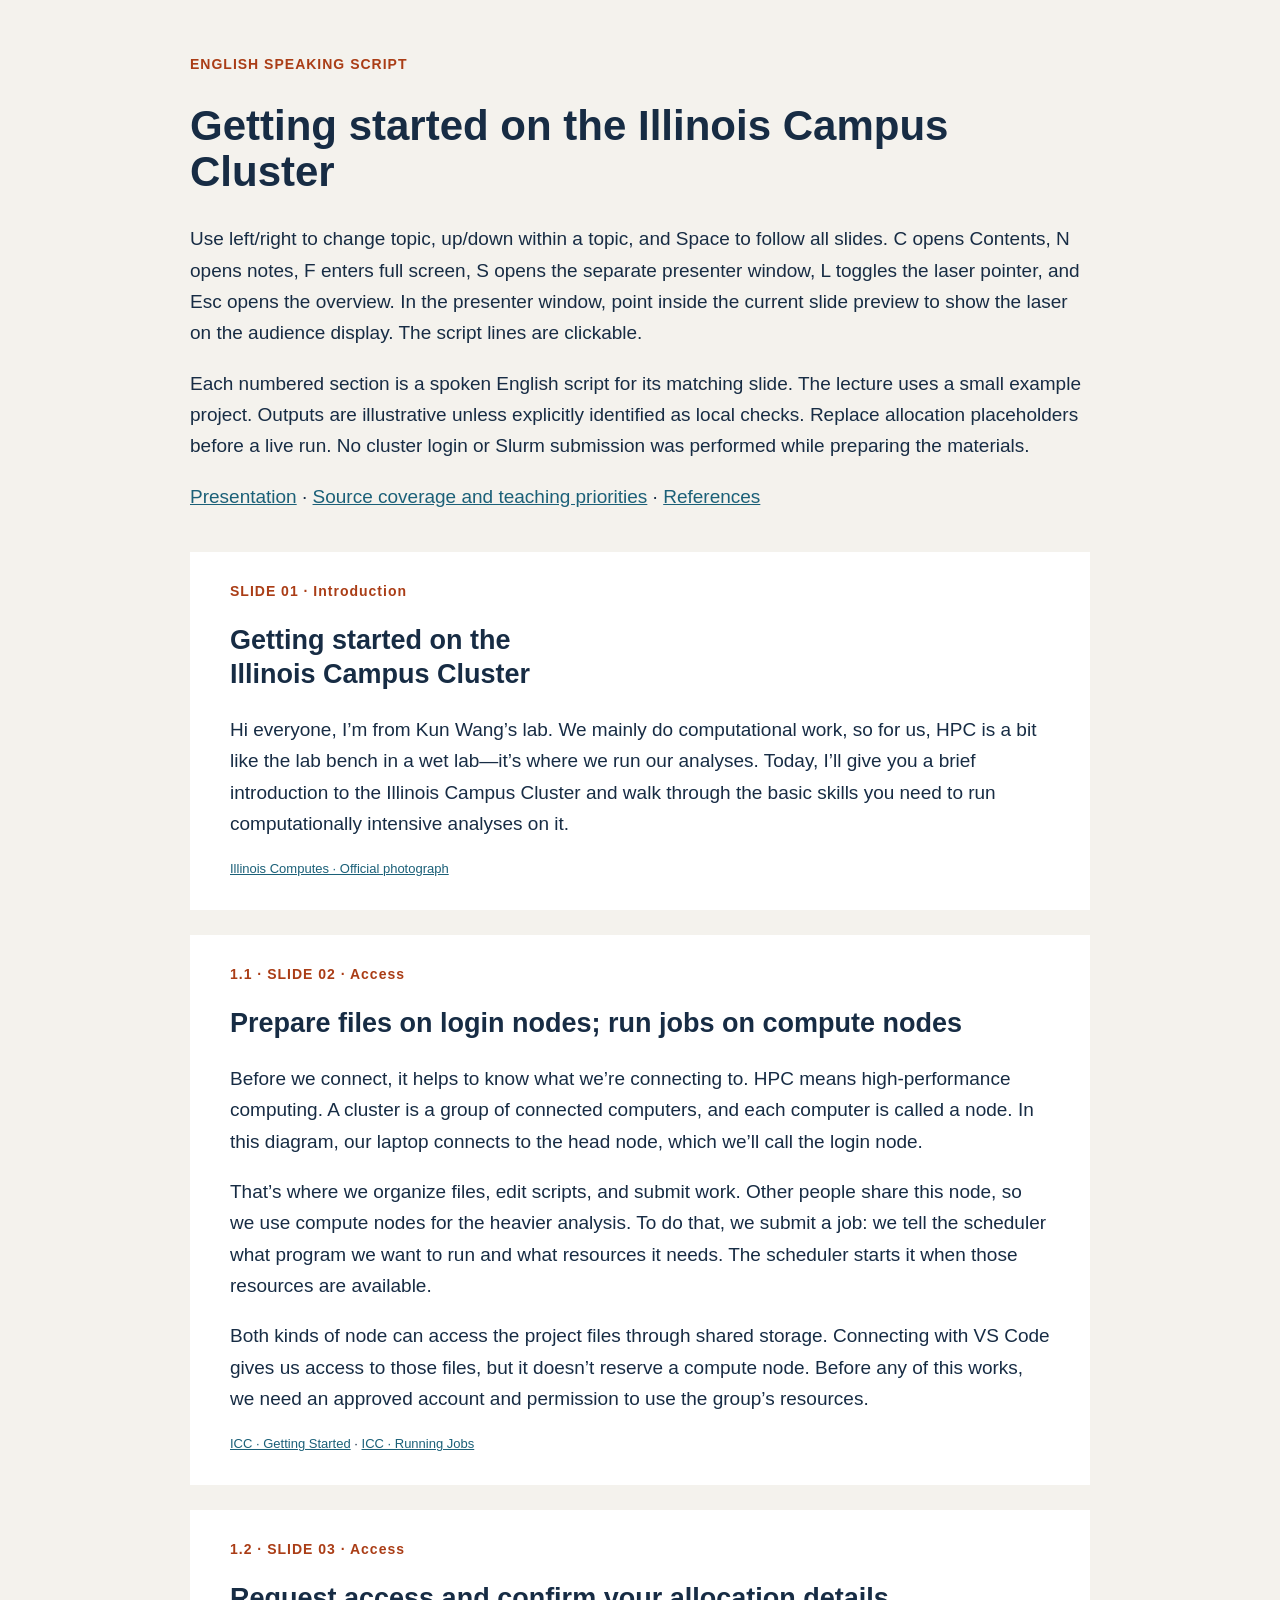
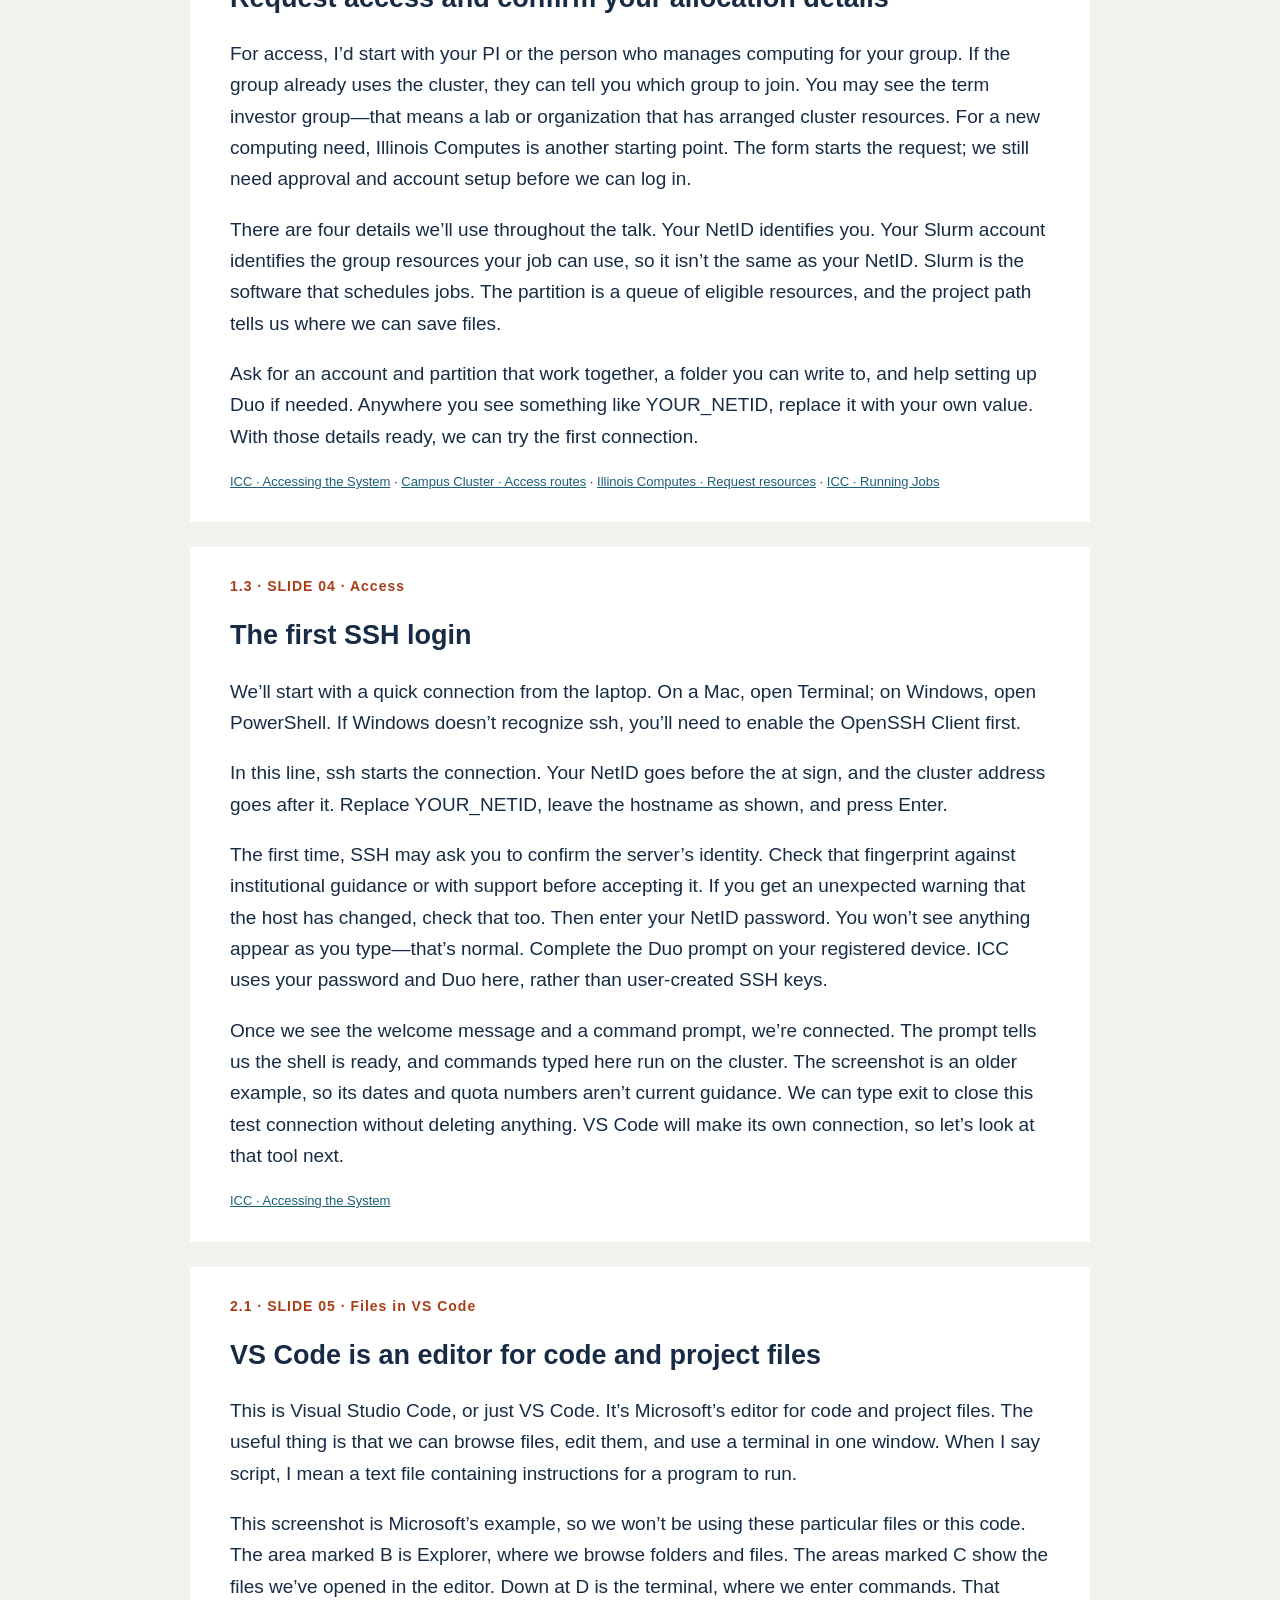
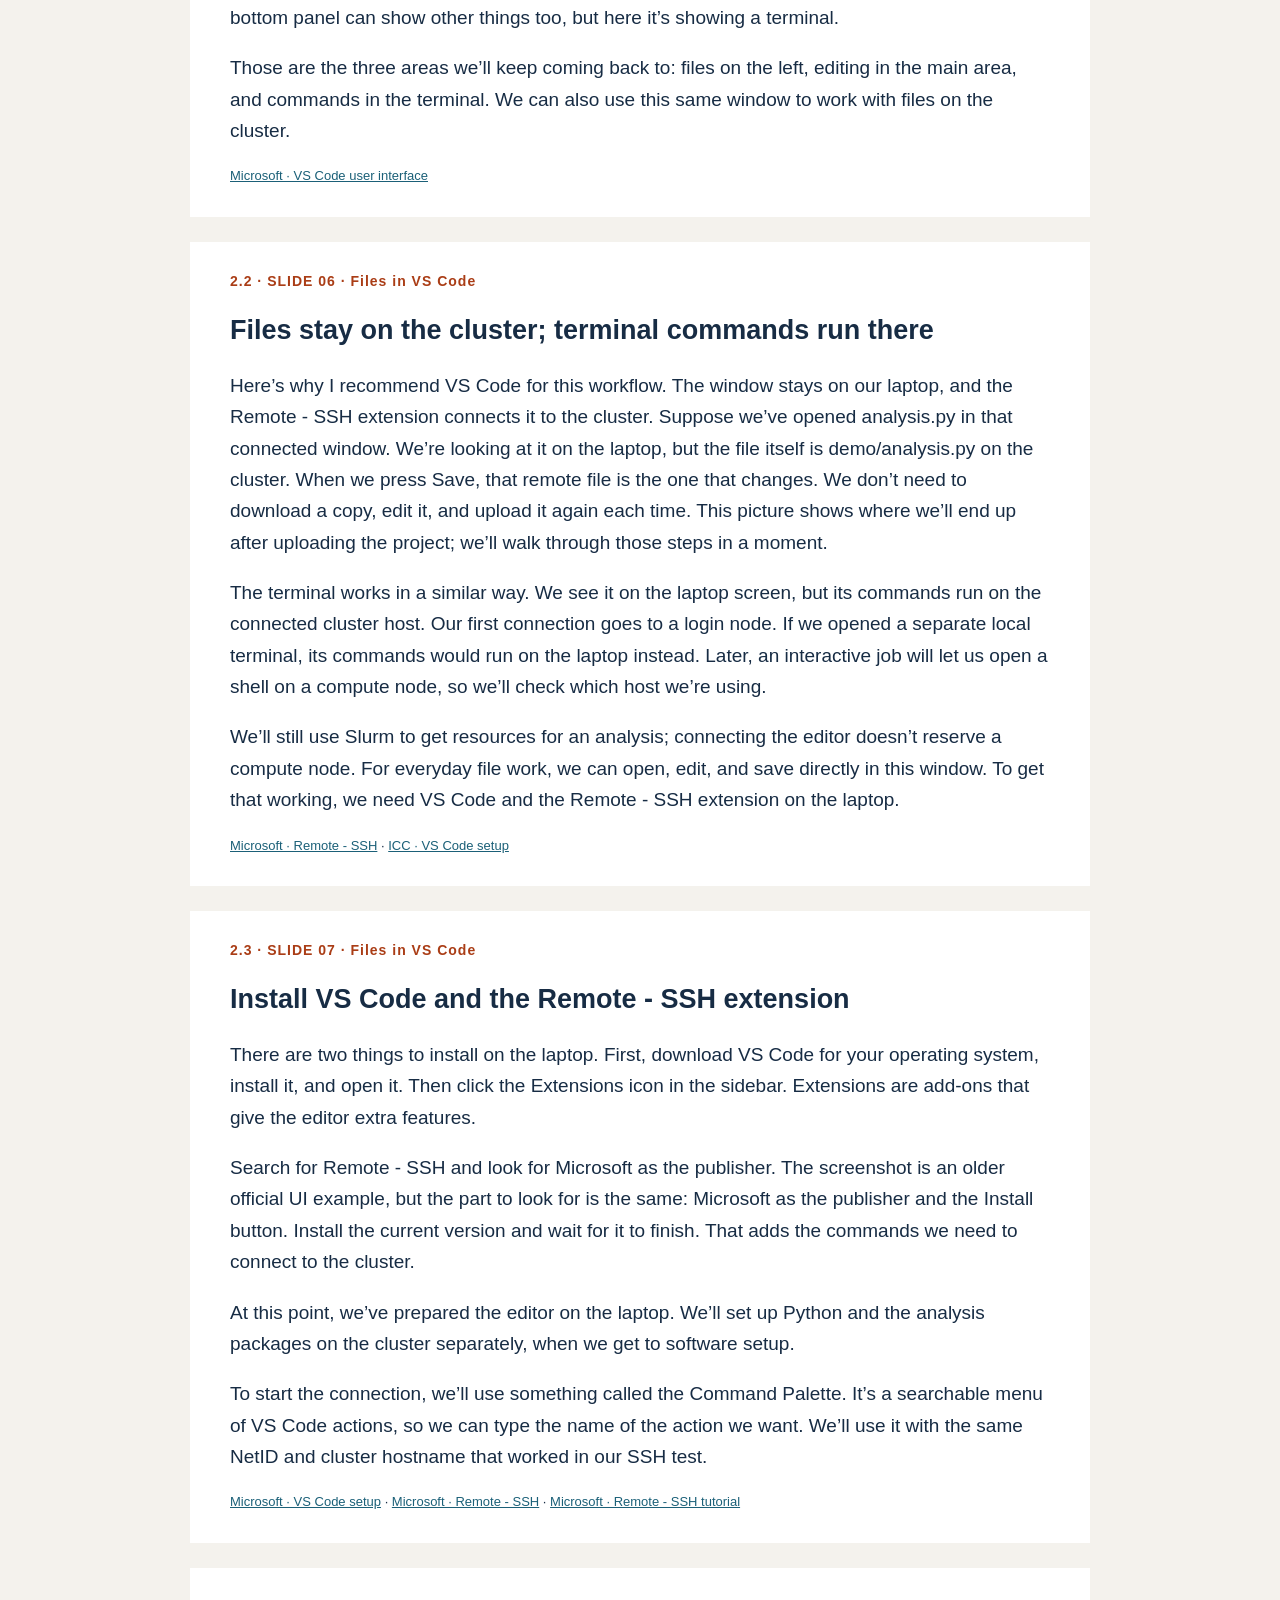
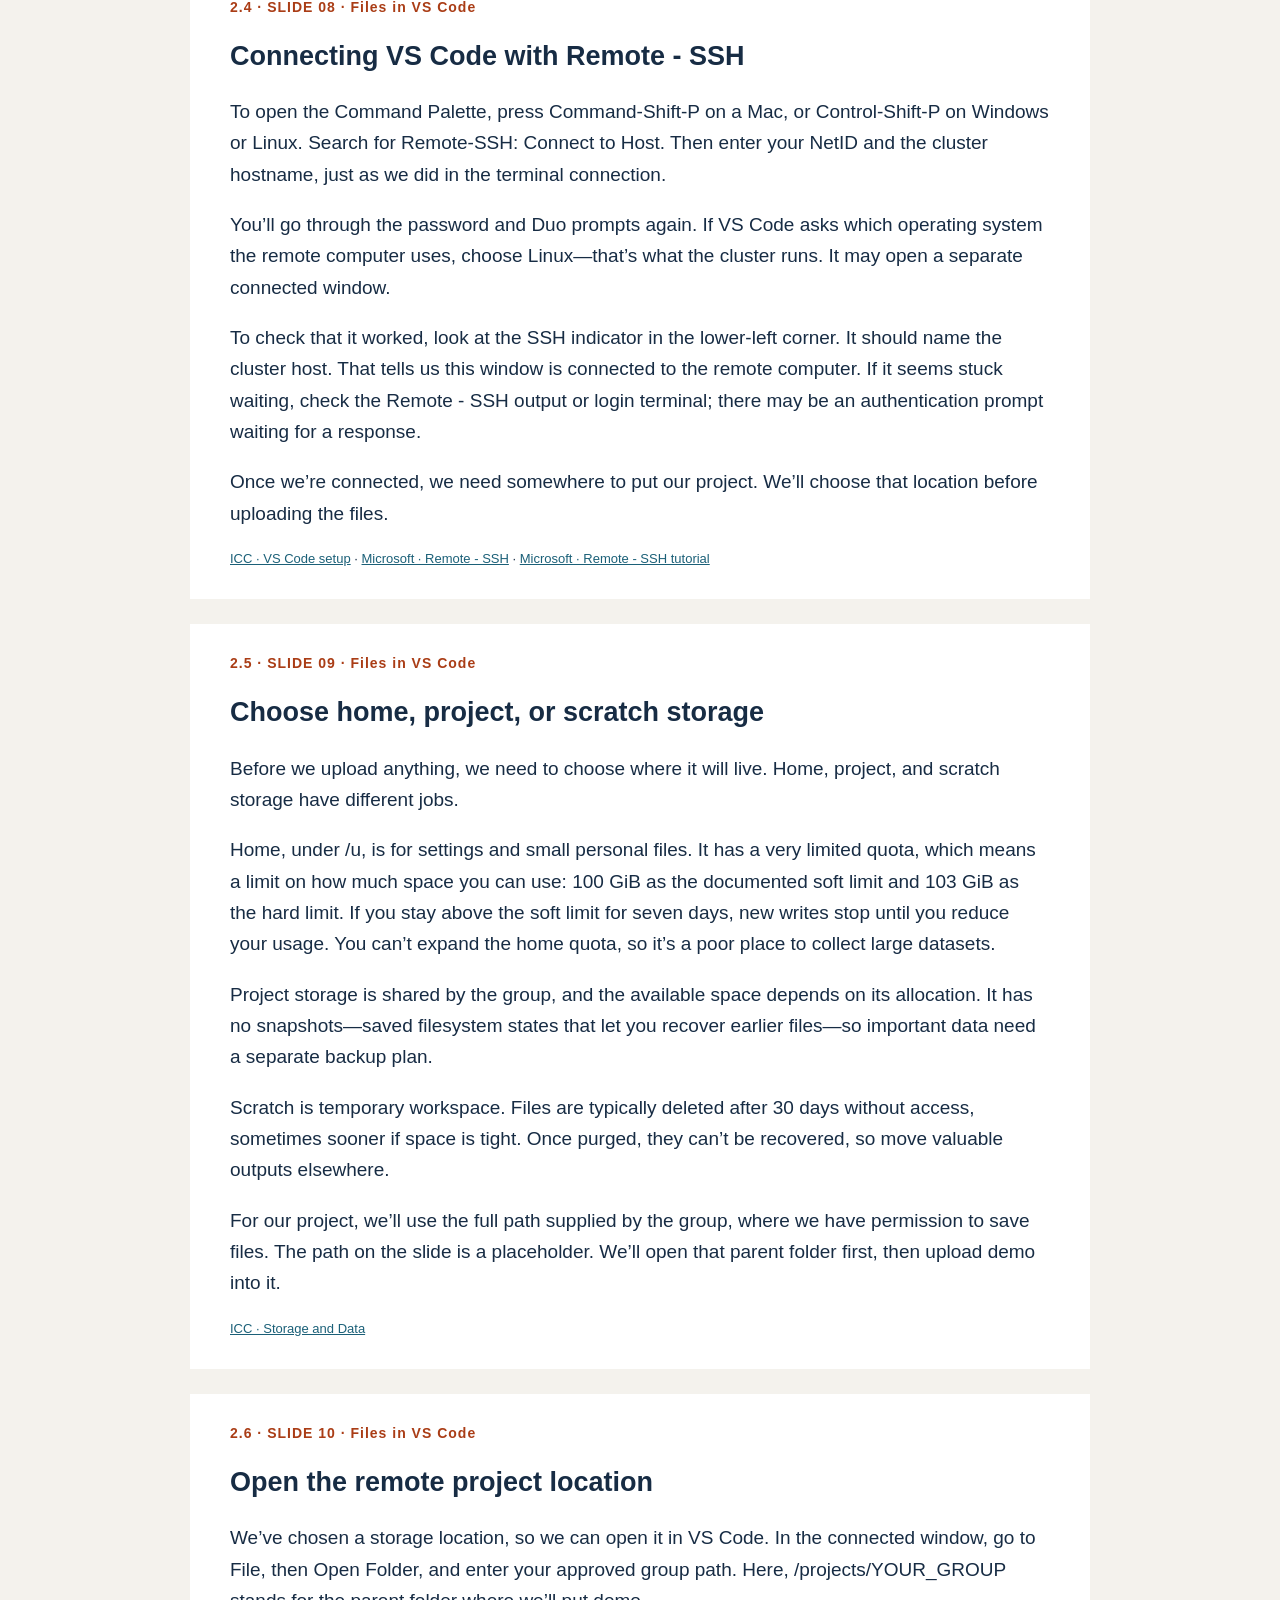
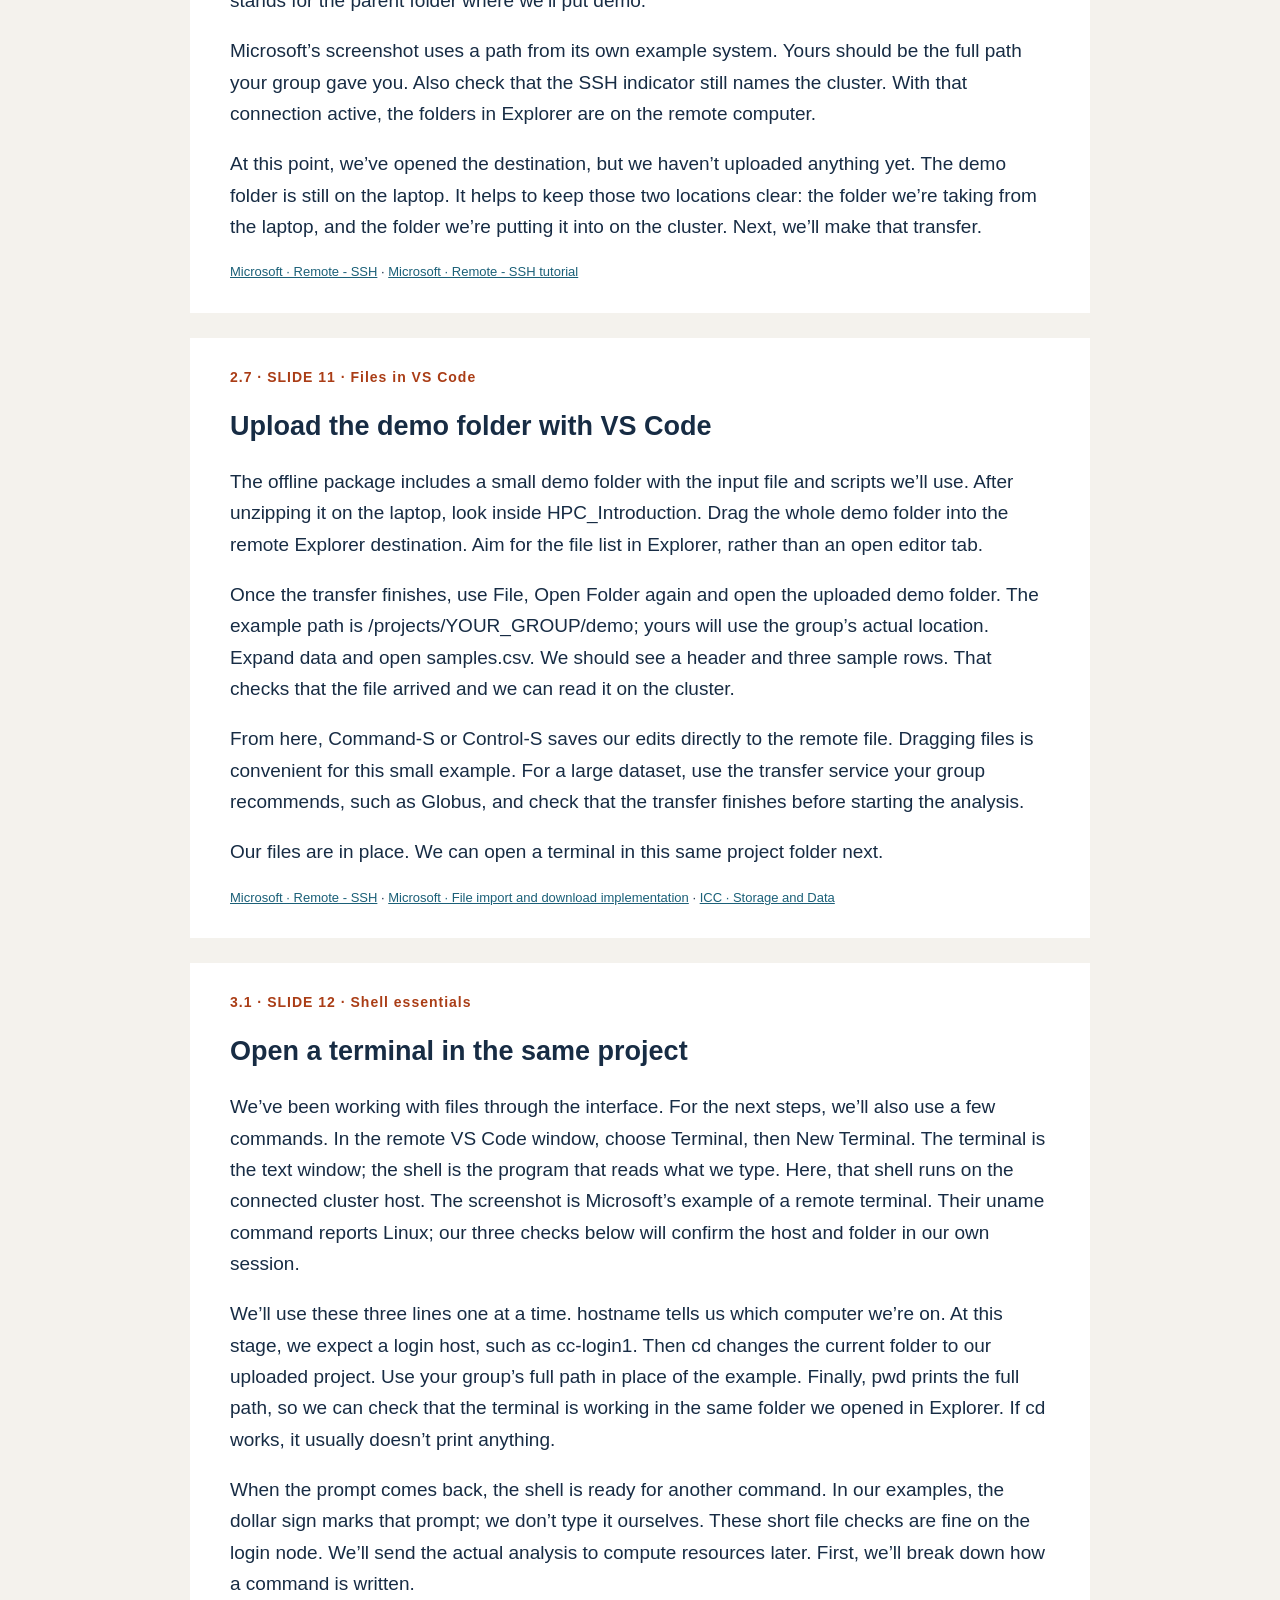
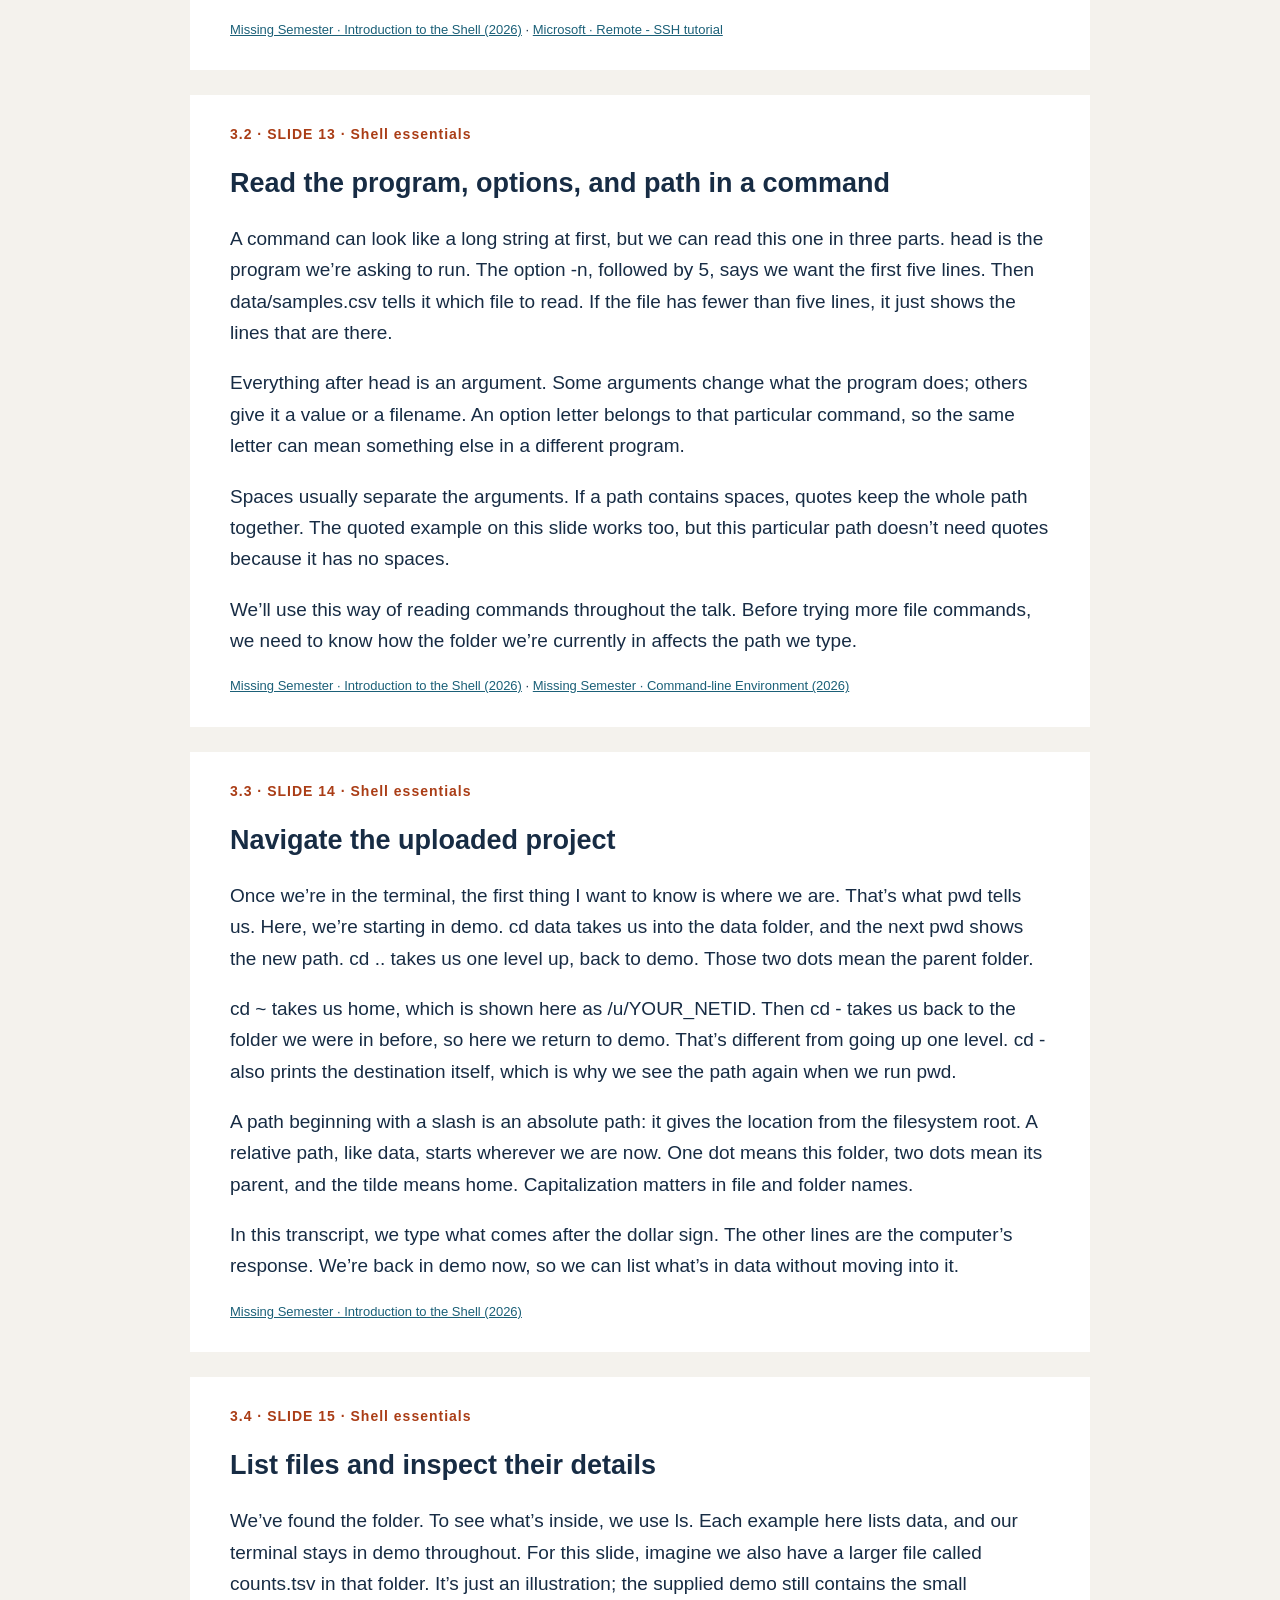
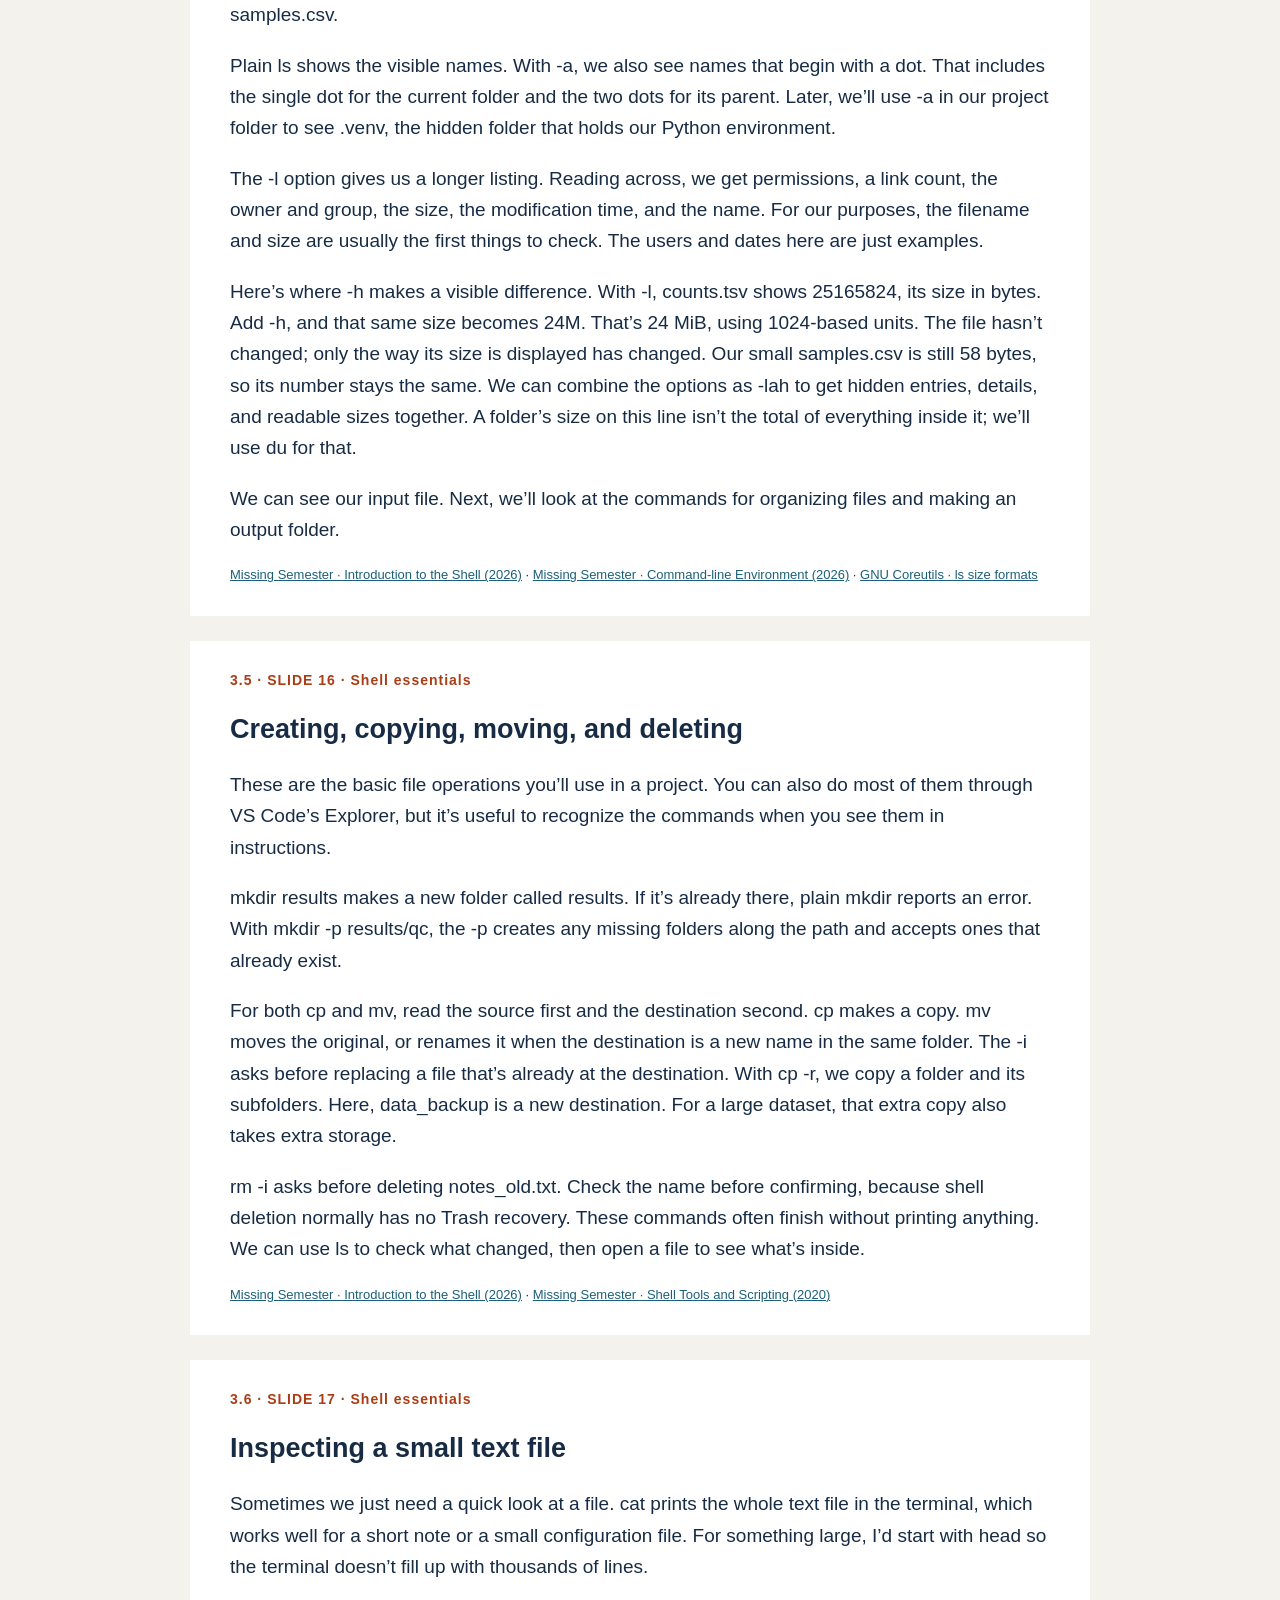
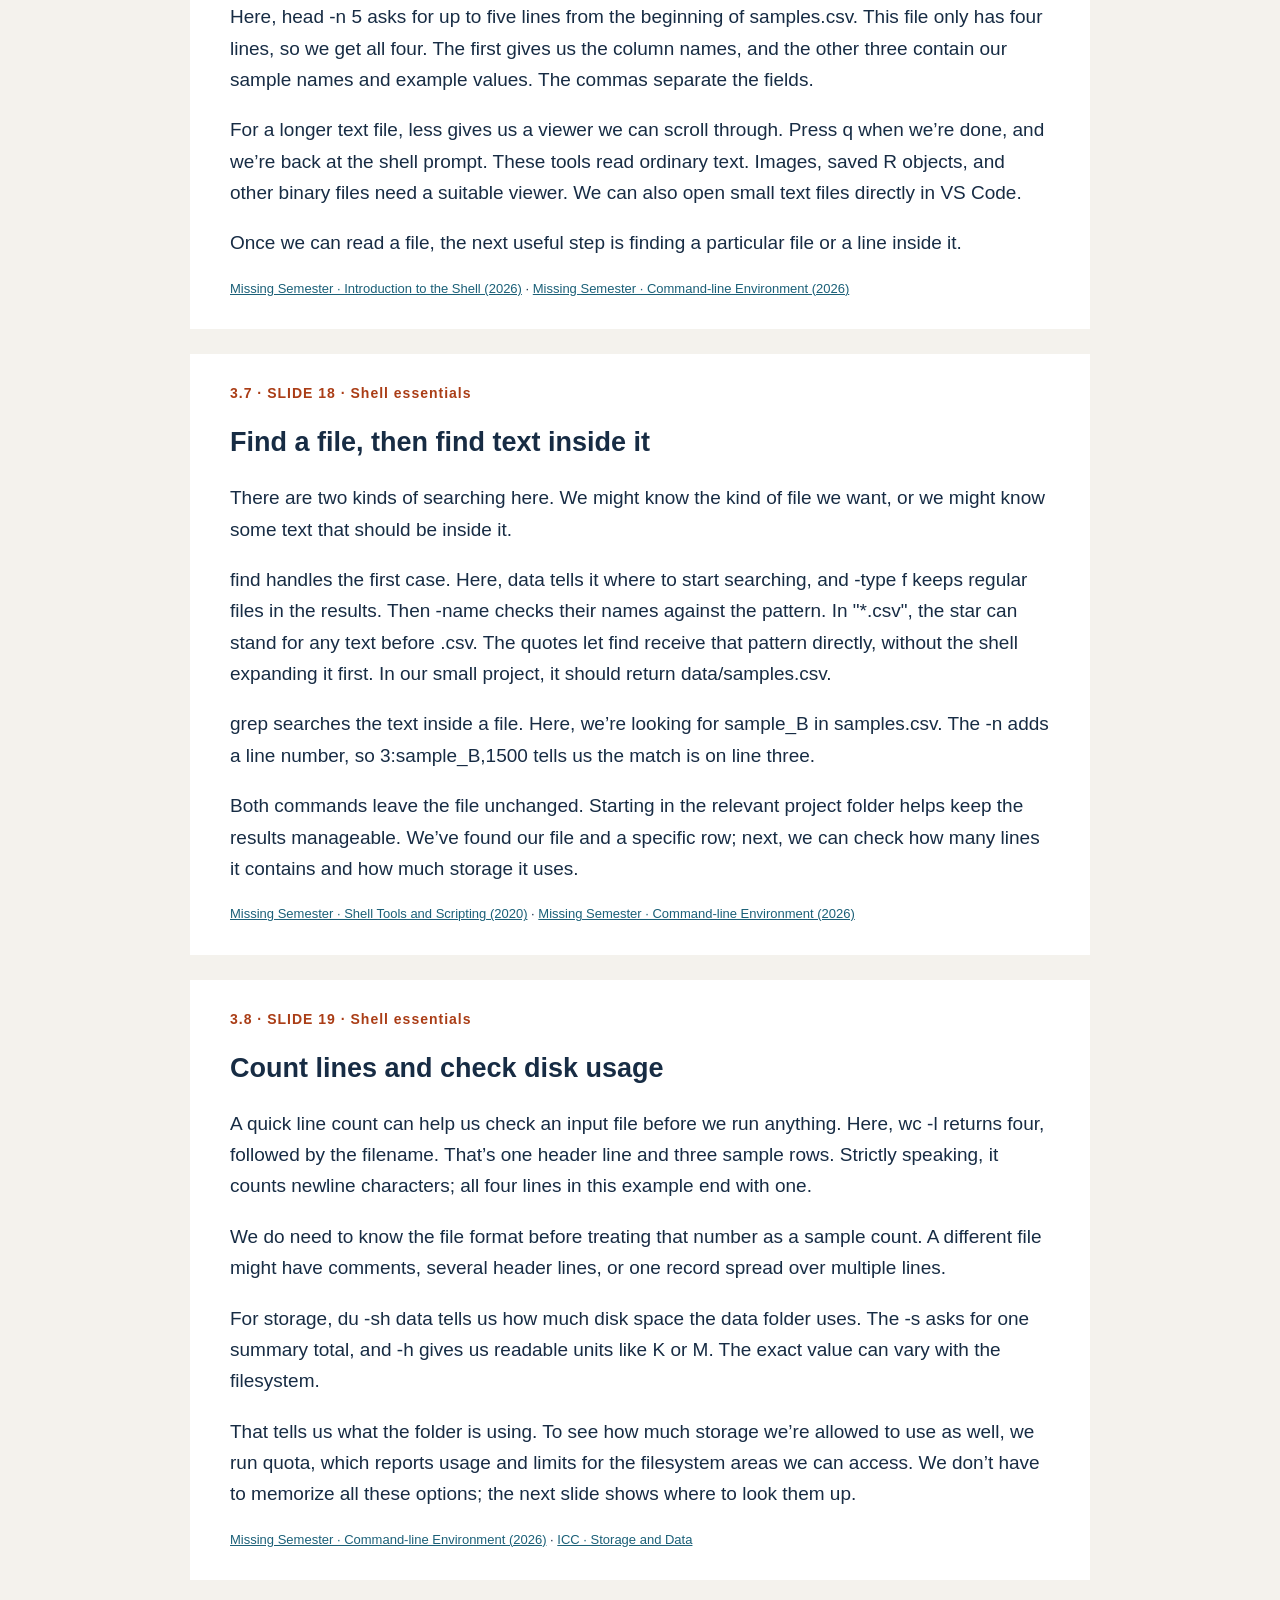
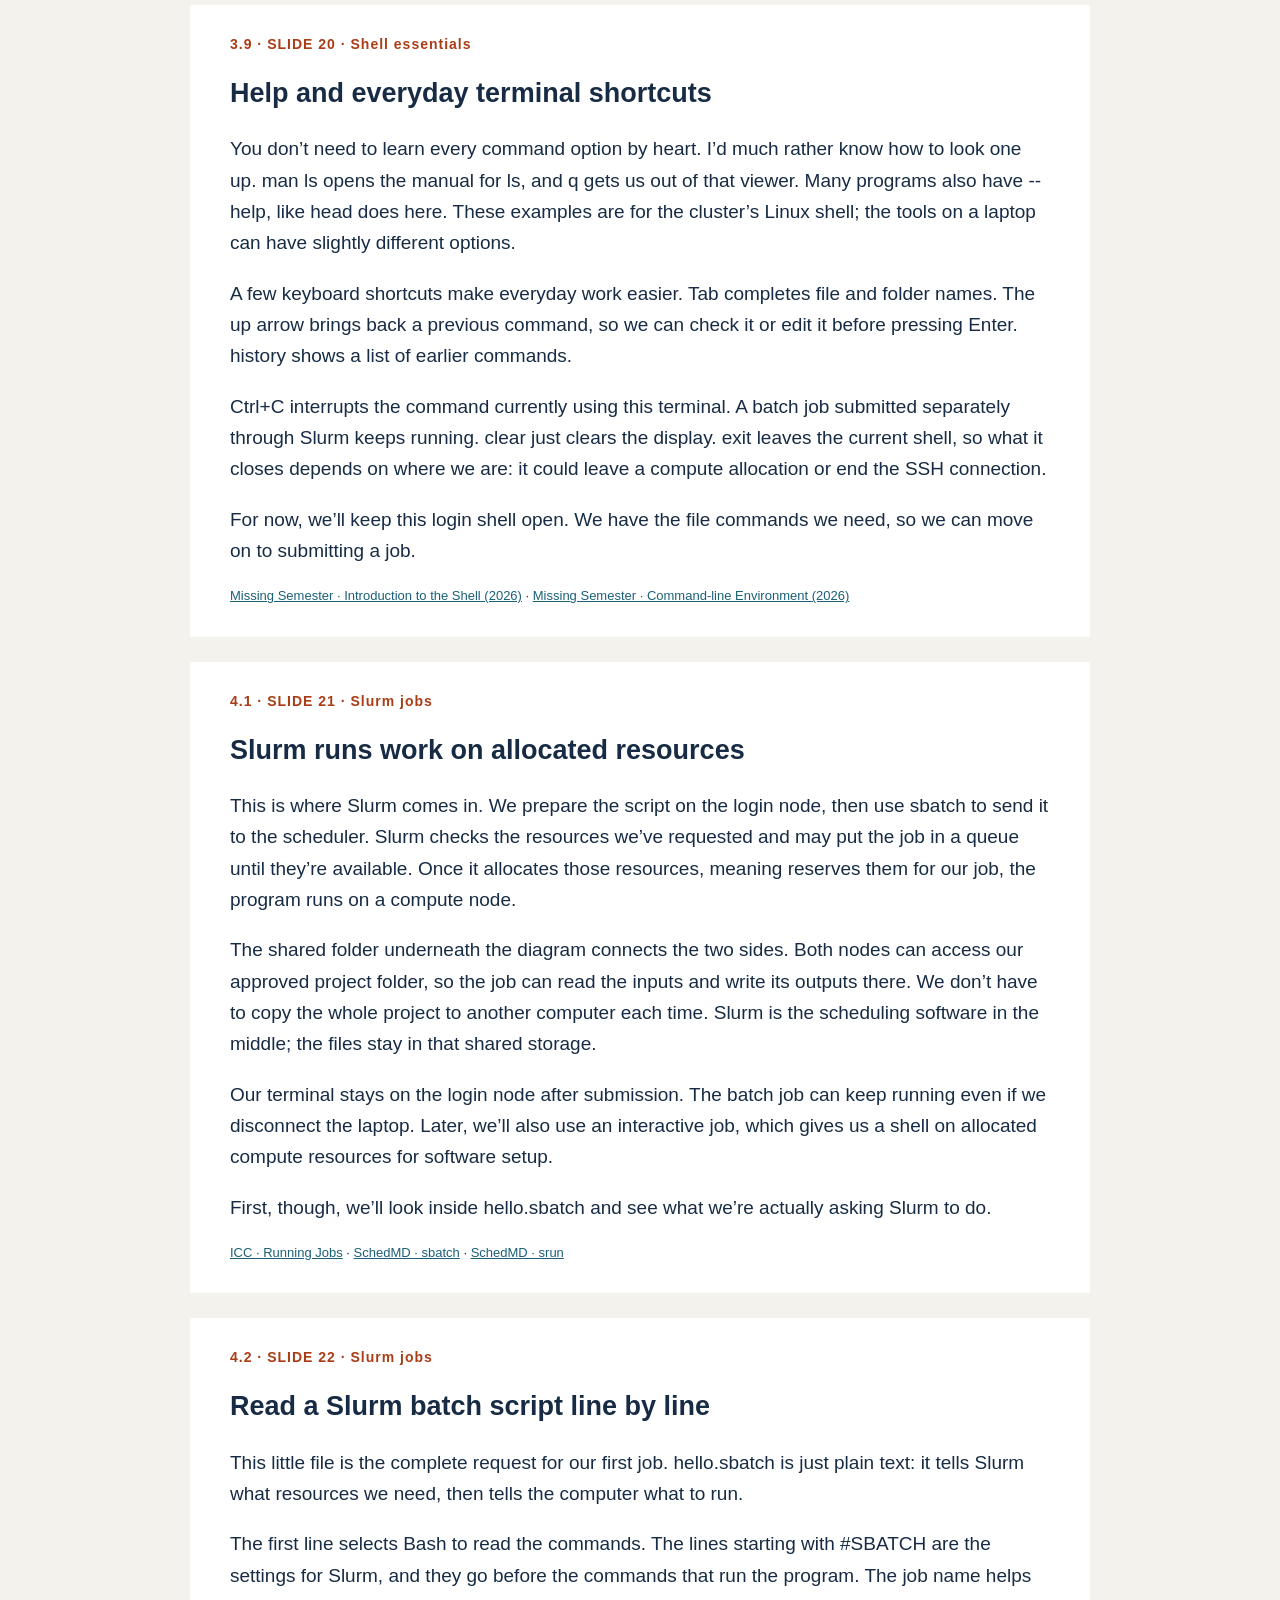
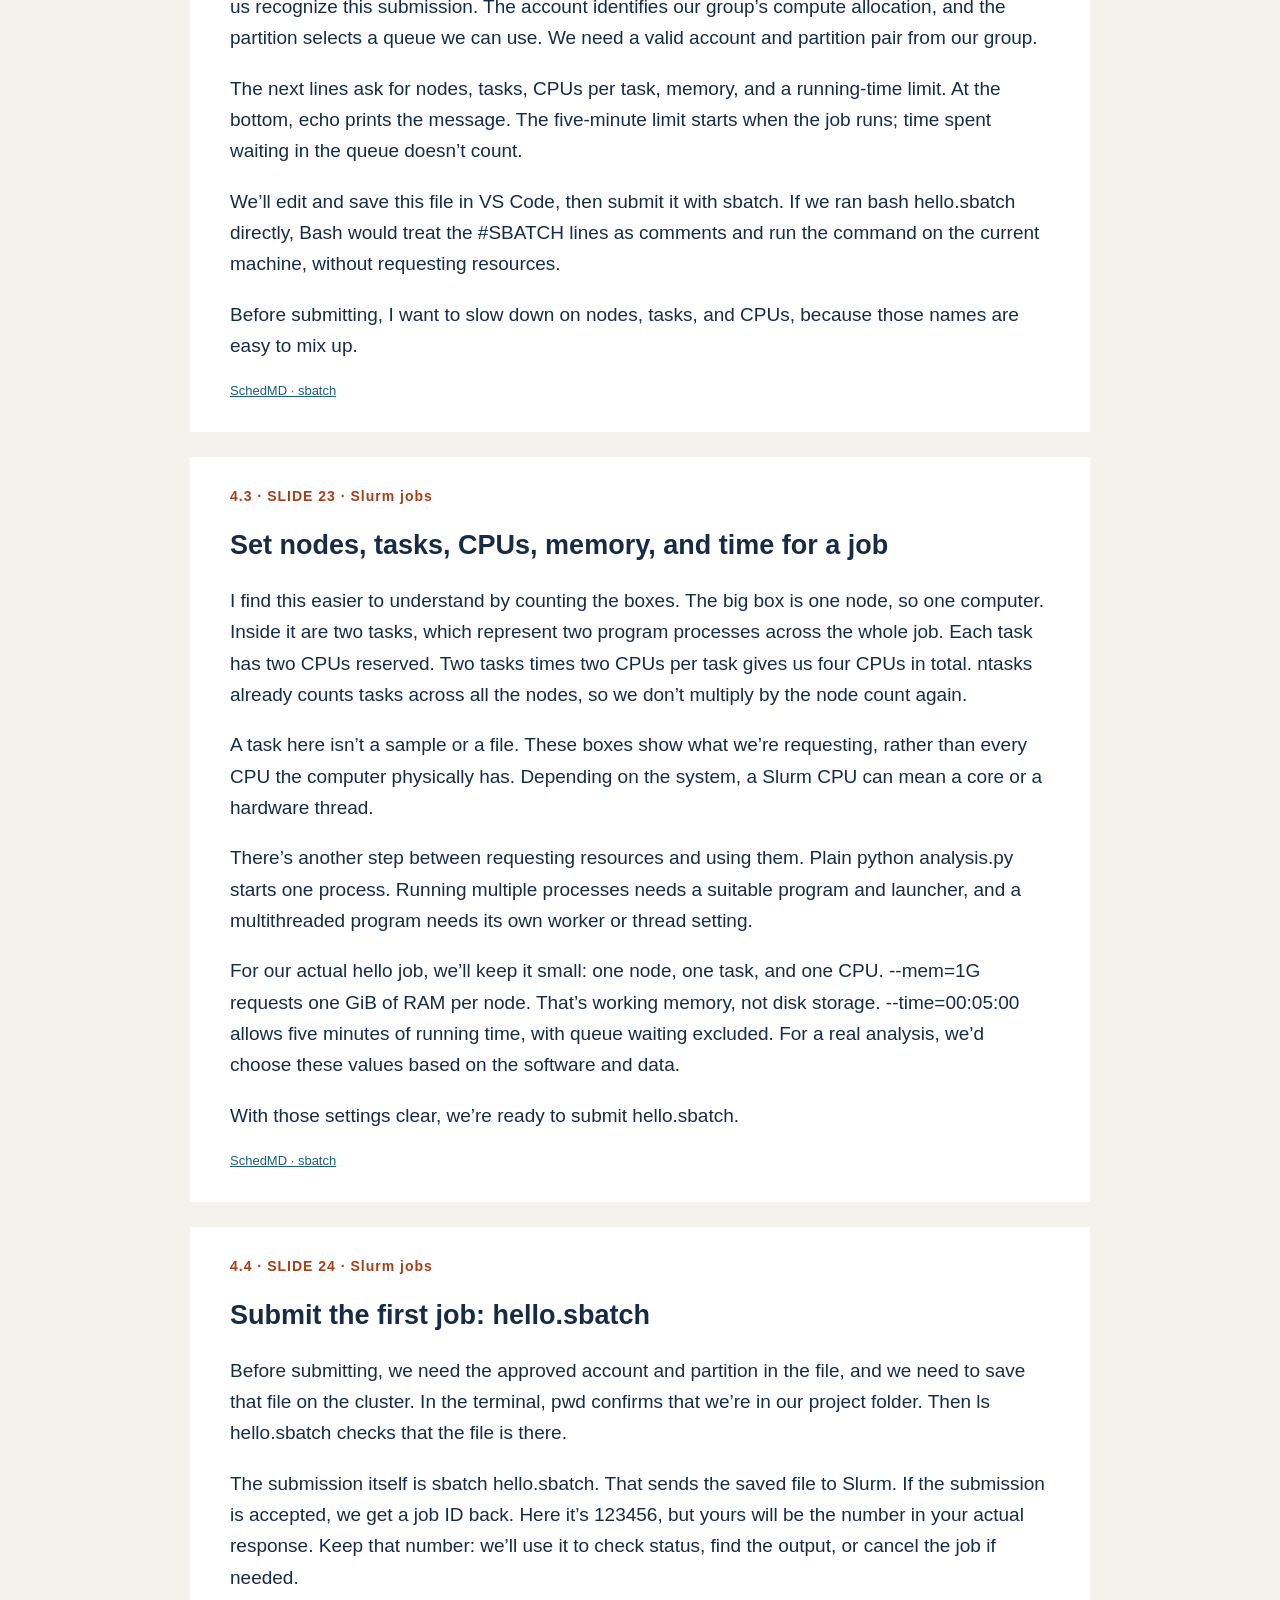
==== commit 51f721b7: "Merge repeated local and remote VS Code explanations" ====
--- a/lecturer-notes.html
+++ b/lecturer-notes.html
@@ -1 +1 @@
-<!DOCTYPE html><html lang="en"><head><meta charset="utf-8"><title>Lecturer guide · ICC</title><style>body{font:19px/1.65 -apple-system,BlinkMacSystemFont,"Segoe UI",sans-serif;color:#172c44;background:#f4f2ed;margin:0}main{max-width:900px;margin:55px auto;padding:0 28px}h1{font-size:42px;line-height:1.1}h2{font-size:27px;line-height:1.25}article{background:#fff;padding:30px 40px;margin:25px 0;break-inside:avoid}.meta{font:700 14px/1.4 sans-serif;color:#aa3d16;letter-spacing:1px}.refs{font-size:13px}a{color:#1b6078}header{margin-bottom:40px}@media print{body{font-size:12pt;background:white}main{margin:0;max-width:none;padding:0}article{padding:12px 0;margin:0 0 22px;border-bottom:1px solid #ccc}header{break-after:page}.refs{font-size:9pt}}@page{size:A4;margin:18mm}</style></head><body><main><header><p class="meta">ENGLISH SPEAKING SCRIPT</p><h1>Getting started on the Illinois Campus Cluster</h1><p>Use left/right to change topic, up/down within a topic, and Space to follow all slides. C opens Contents, N opens notes, F enters full screen, S opens the separate presenter window, L toggles the laser pointer, and Esc opens the overview. In the presenter window, point inside the current slide preview to show the laser on the audience display. The script lines are clickable.</p><p>Each numbered section is a spoken English script for its matching slide. The lecture uses a small example project. Outputs are illustrative unless explicitly identified as local checks. Replace allocation placeholders before a live run. No cluster login or Slurm submission was performed while preparing the materials.</p><p><a href="index.html">Presentation</a> · <a href="SOURCE_REVIEW.md">Source coverage and teaching priorities</a> · <a href="SOURCES.md">References</a></p></header><article id="slide-1"><div class="meta">SLIDE 01 · Introduction</div><h2>Getting started on the<br>Illinois Campus Cluster</h2><p>Hi everyone, I’m from Kun Wang’s lab. We mainly do computational work, so for us, HPC is a bit like the lab bench in a wet lab—it’s where we run our analyses. Today, I’ll give you a brief introduction to the Illinois Campus Cluster and walk through the basic skills you need to run computationally intensive analyses on it.</p><div class="refs"><a href="https://computes.illinois.edu/" target="_blank" rel="noopener">Illinois Computes · Official photograph</a></div></article><article id="slide-2"><div class="meta">1.1 · SLIDE 02 · Access</div><h2>Prepare files on login nodes; run jobs on compute nodes</h2><p>Before we connect, it helps to know what we’re connecting to. HPC means high-performance computing. A cluster is a group of connected computers, and each computer is called a node. In this diagram, our laptop connects to the head node, which we’ll call the login node.</p><p>That’s where we organize files, edit scripts, and submit work. Other people share this node, so we use compute nodes for the heavier analysis. To do that, we submit a job: we tell the scheduler what program we want to run and what resources it needs. The scheduler starts it when those resources are available.</p><p>Both kinds of node can access the project files through shared storage. Connecting with VS Code gives us access to those files, but it doesn’t reserve a compute node. Before any of this works, we need an approved account and permission to use the group’s resources.</p><div class="refs"><a href="https://docs.ncsa.illinois.edu/systems/icc/en/latest/getting_started.html" target="_blank" rel="noopener">ICC · Getting Started</a> · <a href="https://docs.ncsa.illinois.edu/systems/icc/en/latest/user_guide/running_jobs.html" target="_blank" rel="noopener">ICC · Running Jobs</a></div></article><article id="slide-3"><div class="meta">1.2 · SLIDE 03 · Access</div><h2>Request access and confirm your allocation details</h2><p>For access, I’d start with your PI or the person who manages computing for your group. If the group already uses the cluster, they can tell you which group to join. You may see the term investor group—that means a lab or organization that has arranged cluster resources. For a new computing need, Illinois Computes is another starting point. The form starts the request; we still need approval and account setup before we can log in.</p><p>There are four details we’ll use throughout the talk. Your NetID identifies you. Your Slurm account identifies the group resources your job can use, so it isn’t the same as your NetID. Slurm is the software that schedules jobs. The partition is a queue of eligible resources, and the project path tells us where we can save files.</p><p>Ask for an account and partition that work together, a folder you can write to, and help setting up Duo if needed. Anywhere you see something like YOUR_NETID, replace it with your own value. With those details ready, we can try the first connection.</p><div class="refs"><a href="https://docs.ncsa.illinois.edu/systems/icc/en/latest/user_guide/accessing.html" target="_blank" rel="noopener">ICC · Accessing the System</a> · <a href="https://campuscluster.illinois.edu/access/" target="_blank" rel="noopener">Campus Cluster · Access routes</a> · <a href="https://computes.illinois.edu/submitrequest/" target="_blank" rel="noopener">Illinois Computes · Request resources</a> · <a href="https://docs.ncsa.illinois.edu/systems/icc/en/latest/user_guide/running_jobs.html" target="_blank" rel="noopener">ICC · Running Jobs</a></div></article><article id="slide-4"><div class="meta">1.3 · SLIDE 04 · Access</div><h2>The first SSH login</h2><p>We’ll start with a quick connection from the laptop. On a Mac, open Terminal; on Windows, open PowerShell. If Windows doesn’t recognize ssh, you’ll need to enable the OpenSSH Client first.</p><p>In this line, ssh starts the connection. Your NetID goes before the at sign, and the cluster address goes after it. Replace YOUR_NETID, leave the hostname as shown, and press Enter.</p><p>The first time, SSH may ask you to confirm the server’s identity. Check that fingerprint against institutional guidance or with support before accepting it. If you get an unexpected warning that the host has changed, check that too. Then enter your NetID password. You won’t see anything appear as you type—that’s normal. Complete the Duo prompt on your registered device. ICC uses your password and Duo here, rather than user-created SSH keys.</p><p>Once we see the welcome message and a command prompt, we’re connected. The prompt tells us the shell is ready, and commands typed here run on the cluster. The screenshot is an older example, so its dates and quota numbers aren’t current guidance. We can type exit to close this test connection without deleting anything. VS Code will make its own connection, so let’s look at that tool next.</p><div class="refs"><a href="https://docs.ncsa.illinois.edu/systems/icc/en/latest/user_guide/accessing.html" target="_blank" rel="noopener">ICC · Accessing the System</a></div></article><article id="slide-5"><div class="meta">2.1 · SLIDE 05 · Files in VS Code</div><h2>VS Code is an editor for code and project files</h2><p>This is Visual Studio Code, or just VS Code. It’s Microsoft’s editor for code and project files. The useful thing is that we can browse files, edit them, and use a terminal in one window. When I say script, I mean a text file containing instructions for a program to run.</p><p>This screenshot is Microsoft’s example, so we won’t be using these particular files or this code. The area marked B is Explorer, where we browse folders and files. The areas marked C show the files we’ve opened in the editor. Down at D is the terminal, where we enter commands. That bottom panel can show other things too, but here it’s showing a terminal.</p><p>Those are the three areas we’ll keep coming back to: files on the left, editing in the main area, and commands in the terminal. We can also use this same window to work with files on the cluster.</p><div class="refs"><a href="https://code.visualstudio.com/docs/editing/getting-started/userinterface" target="_blank" rel="noopener">Microsoft · VS Code user interface</a></div></article><article id="slide-6"><div class="meta">2.2 · SLIDE 06 · Files in VS Code</div><h2>Use local VS Code to edit files on the cluster</h2><p>Here’s why I recommend VS Code for this workflow. The window stays on your laptop, but it can open files stored on the cluster. Microsoft’s Remote - SSH extension makes that connection using SSH.</p><p>On the left of the diagram is the editor we’re looking at. On the right is the remote computer, where the project files and the processes behind the remote terminal live. Once they’re connected, we can open a remote file, make a change, and save it straight back to the cluster. We don’t have to download it, edit a local copy, and upload it again every time.</p><p>We’ll still use Slurm to get resources for an analysis. This connection is how we reach the files. The part that can feel confusing at first is that the window is on one computer while the files and commands are on another. Let’s make that a little more concrete.</p><div class="refs"><a href="https://code.visualstudio.com/docs/remote/ssh" target="_blank" rel="noopener">Microsoft · Remote - SSH</a></div></article><article id="slide-7"><div class="meta">2.3 · SLIDE 07 · Files in VS Code</div><h2>Files stay on the cluster; terminal commands run there</h2><p>Suppose we’ve opened analysis.py in this connected VS Code window. We’re looking at it on the laptop, but the file itself is demo/analysis.py on the cluster. When we press Save, that remote file is the one that changes. This picture shows where we’ll end up after uploading the project; we’ll walk through those steps in a moment.</p><p>The terminal works in a similar way. We see it on the laptop screen, but its commands run on the connected cluster host. Our first connection goes to a login node. If we opened a separate local terminal, its commands would run on the laptop instead. Later, an interactive job will let us open a shell on a compute node, so we’ll check which host we’re using.</p><p>For everyday file work, we can open, edit, and save directly in this window. To get that working, we need VS Code and the Remote - SSH extension on the laptop.</p><div class="refs"><a href="https://code.visualstudio.com/docs/remote/ssh" target="_blank" rel="noopener">Microsoft · Remote - SSH</a> · <a href="https://docs.ncsa.illinois.edu/systems/icc/en/latest/user_guide/prog_env.html#visual-studio-code" target="_blank" rel="noopener">ICC · VS Code setup</a></div></article><article id="slide-8"><div class="meta">2.4 · SLIDE 08 · Files in VS Code</div><h2>Install VS Code and the Remote - SSH extension</h2><p>There are two things to install on the laptop. First, download VS Code for your operating system, install it, and open it. Then click the Extensions icon in the sidebar. Extensions are add-ons that give the editor extra features.</p><p>Search for Remote - SSH and look for Microsoft as the publisher. The screenshot is an older official UI example, but the part to look for is the same: Microsoft as the publisher and the Install button. Install the current version and wait for it to finish. That adds the commands we need to connect to the cluster.</p><p>At this point, we’ve prepared the editor on the laptop. We’ll set up Python and the analysis packages on the cluster separately, when we get to software setup.</p><p>To start the connection, we’ll use something called the Command Palette. It’s a searchable menu of VS Code actions, so we can type the name of the action we want. We’ll use it with the same NetID and cluster hostname that worked in our SSH test.</p><div class="refs"><a href="https://code.visualstudio.com/docs/setup/setup-overview" target="_blank" rel="noopener">Microsoft · VS Code setup</a> · <a href="https://code.visualstudio.com/docs/remote/ssh" target="_blank" rel="noopener">Microsoft · Remote - SSH</a> · <a href="https://code.visualstudio.com/docs/remote/ssh-tutorial" target="_blank" rel="noopener">Microsoft · Remote - SSH tutorial</a></div></article><article id="slide-9"><div class="meta">2.5 · SLIDE 09 · Files in VS Code</div><h2>Connecting VS Code with Remote - SSH</h2><p>To open the Command Palette, press Command-Shift-P on a Mac, or Control-Shift-P on Windows or Linux. Search for Remote-SSH: Connect to Host. Then enter your NetID and the cluster hostname, just as we did in the terminal connection.</p><p>You’ll go through the password and Duo prompts again. If VS Code asks which operating system the remote computer uses, choose Linux—that’s what the cluster runs. It may open a separate connected window.</p><p>To check that it worked, look at the SSH indicator in the lower-left corner. It should name the cluster host. That tells us this window is connected to the remote computer. If it seems stuck waiting, check the Remote - SSH output or login terminal; there may be an authentication prompt waiting for a response.</p><p>Once we’re connected, we need somewhere to put our project. We’ll choose that location before uploading the files.</p><div class="refs"><a href="https://docs.ncsa.illinois.edu/systems/icc/en/latest/user_guide/prog_env.html#visual-studio-code" target="_blank" rel="noopener">ICC · VS Code setup</a> · <a href="https://code.visualstudio.com/docs/remote/ssh" target="_blank" rel="noopener">Microsoft · Remote - SSH</a> · <a href="https://code.visualstudio.com/docs/remote/ssh-tutorial" target="_blank" rel="noopener">Microsoft · Remote - SSH tutorial</a></div></article><article id="slide-10"><div class="meta">2.6 · SLIDE 10 · Files in VS Code</div><h2>Choose home, project, or scratch storage</h2><p>Before we upload anything, we need to choose where it will live. Home, project, and scratch storage have different jobs.</p><p>Home, under /u, is for settings and small personal files. It has a very limited quota, which means a limit on how much space you can use: 100 GiB as the documented soft limit and 103 GiB as the hard limit. If you stay above the soft limit for seven days, new writes stop until you reduce your usage. You can’t expand the home quota, so it’s a poor place to collect large datasets.</p><p>Project storage is shared by the group, and the available space depends on its allocation. It has no snapshots—saved filesystem states that let you recover earlier files—so important data need a separate backup plan.</p><p>Scratch is temporary workspace. Files are typically deleted after 30 days without access, sometimes sooner if space is tight. Once purged, they can’t be recovered, so move valuable outputs elsewhere.</p><p>For our project, we’ll use the full path supplied by the group, where we have permission to save files. The path on the slide is a placeholder. We’ll open that parent folder first, then upload demo into it.</p><div class="refs"><a href="https://docs.ncsa.illinois.edu/systems/icc/en/latest/user_guide/storage_data.html" target="_blank" rel="noopener">ICC · Storage and Data</a></div></article><article id="slide-11"><div class="meta">2.7 · SLIDE 11 · Files in VS Code</div><h2>Open the remote project location</h2><p>We’ve chosen a storage location, so we can open it in VS Code. In the connected window, go to File, then Open Folder, and enter your approved group path. Here, /projects/YOUR_GROUP stands for the parent folder where we’ll put demo.</p><p>Microsoft’s screenshot uses a path from its own example system. Yours should be the full path your group gave you. Also check that the SSH indicator still names the cluster. With that connection active, the folders in Explorer are on the remote computer.</p><p>At this point, we’ve opened the destination, but we haven’t uploaded anything yet. The demo folder is still on the laptop. It helps to keep those two locations clear: the folder we’re taking from the laptop, and the folder we’re putting it into on the cluster. Next, we’ll make that transfer.</p><div class="refs"><a href="https://code.visualstudio.com/docs/remote/ssh" target="_blank" rel="noopener">Microsoft · Remote - SSH</a> · <a href="https://code.visualstudio.com/docs/remote/ssh-tutorial" target="_blank" rel="noopener">Microsoft · Remote - SSH tutorial</a></div></article><article id="slide-12"><div class="meta">2.8 · SLIDE 12 · Files in VS Code</div><h2>Upload the demo folder with VS Code</h2><p>The offline package includes a small demo folder with the input file and scripts we’ll use. After unzipping it on the laptop, look inside HPC_Introduction. Drag the whole demo folder into the remote Explorer destination. Aim for the file list in Explorer, rather than an open editor tab.</p><p>Once the transfer finishes, use File, Open Folder again and open the uploaded demo folder. The example path is /projects/YOUR_GROUP/demo; yours will use the group’s actual location. Expand data and open samples.csv. We should see a header and three sample rows. That checks that the file arrived and we can read it on the cluster.</p><p>From here, Command-S or Control-S saves our edits directly to the remote file. Dragging files is convenient for this small example. For a large dataset, use the transfer service your group recommends, such as Globus, and check that the transfer finishes before starting the analysis.</p><p>Our files are in place. We can open a terminal in this same project folder next.</p><div class="refs"><a href="https://code.visualstudio.com/docs/remote/ssh" target="_blank" rel="noopener">Microsoft · Remote - SSH</a> · <a href="https://github.com/microsoft/vscode/blob/main/src/vs/workbench/contrib/files/browser/fileImportExport.ts" target="_blank" rel="noopener">Microsoft · File import and download implementation</a> · <a href="https://docs.ncsa.illinois.edu/systems/icc/en/latest/user_guide/storage_data.html" target="_blank" rel="noopener">ICC · Storage and Data</a></div></article><article id="slide-13"><div class="meta">3.1 · SLIDE 13 · Shell essentials</div><h2>Open a terminal in the same project</h2><p>We’ve been working with files through the interface. For the next steps, we’ll also use a few commands. In the remote VS Code window, choose Terminal, then New Terminal. The terminal is the text window; the shell is the program that reads what we type. Here, that shell runs on the connected cluster host. The screenshot is Microsoft’s example of a remote terminal. Their uname command reports Linux; our three checks below will confirm the host and folder in our own session.</p><p>We’ll use these three lines one at a time. hostname tells us which computer we’re on. At this stage, we expect a login host, such as cc-login1. Then cd changes the current folder to our uploaded project. Use your group’s full path in place of the example. Finally, pwd prints the full path, so we can check that the terminal is working in the same folder we opened in Explorer. If cd works, it usually doesn’t print anything.</p><p>When the prompt comes back, the shell is ready for another command. In our examples, the dollar sign marks that prompt; we don’t type it ourselves. These short file checks are fine on the login node. We’ll send the actual analysis to compute resources later. First, we’ll break down how a command is written.</p><div class="refs"><a href="https://missing.csail.mit.edu/2026/course-shell/" target="_blank" rel="noopener">Missing Semester · Introduction to the Shell (2026)</a> · <a href="https://code.visualstudio.com/docs/remote/ssh-tutorial" target="_blank" rel="noopener">Microsoft · Remote - SSH tutorial</a></div></article><article id="slide-14"><div class="meta">3.2 · SLIDE 14 · Shell essentials</div><h2>Read the program, options, and path in a command</h2><p>A command can look like a long string at first, but we can read this one in three parts. head is the program we’re asking to run. The option -n, followed by 5, says we want the first five lines. Then data/samples.csv tells it which file to read. If the file has fewer than five lines, it just shows the lines that are there.</p><p>Everything after head is an argument. Some arguments change what the program does; others give it a value or a filename. An option letter belongs to that particular command, so the same letter can mean something else in a different program.</p><p>Spaces usually separate the arguments. If a path contains spaces, quotes keep the whole path together. The quoted example on this slide works too, but this particular path doesn’t need quotes because it has no spaces.</p><p>We’ll use this way of reading commands throughout the talk. Before trying more file commands, we need to know how the folder we’re currently in affects the path we type.</p><div class="refs"><a href="https://missing.csail.mit.edu/2026/course-shell/" target="_blank" rel="noopener">Missing Semester · Introduction to the Shell (2026)</a> · <a href="https://missing.csail.mit.edu/2026/command-line-environment/" target="_blank" rel="noopener">Missing Semester · Command-line Environment (2026)</a></div></article><article id="slide-15"><div class="meta">3.3 · SLIDE 15 · Shell essentials</div><h2>Navigate the uploaded project</h2><p>Once we’re in the terminal, the first thing I want to know is where we are. That’s what pwd tells us. Here, we’re starting in demo. cd data takes us into the data folder, and the next pwd shows the new path. cd .. takes us one level up, back to demo. Those two dots mean the parent folder.</p><p>cd ~ takes us home, which is shown here as /u/YOUR_NETID. Then cd - takes us back to the folder we were in before, so here we return to demo. That’s different from going up one level. cd - also prints the destination itself, which is why we see the path again when we run pwd.</p><p>A path beginning with a slash is an absolute path: it gives the location from the filesystem root. A relative path, like data, starts wherever we are now. One dot means this folder, two dots mean its parent, and the tilde means home. Capitalization matters in file and folder names.</p><p>In this transcript, we type what comes after the dollar sign. The other lines are the computer’s response. We’re back in demo now, so we can list what’s in data without moving into it.</p><div class="refs"><a href="https://missing.csail.mit.edu/2026/course-shell/" target="_blank" rel="noopener">Missing Semester · Introduction to the Shell (2026)</a></div></article><article id="slide-16"><div class="meta">3.4 · SLIDE 16 · Shell essentials</div><h2>List files and inspect their details</h2><p>We’ve found the folder. To see what’s inside, we use ls. Each example here lists data, and our terminal stays in demo throughout. For this slide, imagine we also have a larger file called counts.tsv in that folder. It’s just an illustration; the supplied demo still contains the small samples.csv.</p><p>Plain ls shows the visible names. With -a, we also see names that begin with a dot. That includes the single dot for the current folder and the two dots for its parent. Later, we’ll use -a in our project folder to see .venv, the hidden folder that holds our Python environment.</p><p>The -l option gives us a longer listing. Reading across, we get permissions, a link count, the owner and group, the size, the modification time, and the name. For our purposes, the filename and size are usually the first things to check. The users and dates here are just examples.</p><p>Here’s where -h makes a visible difference. With -l, counts.tsv shows 25165824, its size in bytes. Add -h, and that same size becomes 24M. That’s 24 MiB, using 1024-based units. The file hasn’t changed; only the way its size is displayed has changed. Our small samples.csv is still 58 bytes, so its number stays the same. We can combine the options as -lah to get hidden entries, details, and readable sizes together. A folder’s size on this line isn’t the total of everything inside it; we’ll use du for that.</p><p>We can see our input file. Next, we’ll look at the commands for organizing files and making an output folder.</p><div class="refs"><a href="https://missing.csail.mit.edu/2026/course-shell/" target="_blank" rel="noopener">Missing Semester · Introduction to the Shell (2026)</a> · <a href="https://missing.csail.mit.edu/2026/command-line-environment/" target="_blank" rel="noopener">Missing Semester · Command-line Environment (2026)</a> · <a href="https://www.gnu.org/software/coreutils/manual/html_node/What-information-is-listed.html" target="_blank" rel="noopener">GNU Coreutils · ls size formats</a></div></article><article id="slide-17"><div class="meta">3.5 · SLIDE 17 · Shell essentials</div><h2>Creating, copying, moving, and deleting</h2><p>These are the basic file operations you’ll use in a project. You can also do most of them through VS Code’s Explorer, but it’s useful to recognize the commands when you see them in instructions.</p><p>mkdir results makes a new folder called results. If it’s already there, plain mkdir reports an error. With mkdir -p results/qc, the -p creates any missing folders along the path and accepts ones that already exist.</p><p>For both cp and mv, read the source first and the destination second. cp makes a copy. mv moves the original, or renames it when the destination is a new name in the same folder. The -i asks before replacing a file that’s already at the destination. With cp -r, we copy a folder and its subfolders. Here, data_backup is a new destination. For a large dataset, that extra copy also takes extra storage.</p><p>rm -i asks before deleting notes_old.txt. Check the name before confirming, because shell deletion normally has no Trash recovery. These commands often finish without printing anything. We can use ls to check what changed, then open a file to see what’s inside.</p><div class="refs"><a href="https://missing.csail.mit.edu/2026/course-shell/" target="_blank" rel="noopener">Missing Semester · Introduction to the Shell (2026)</a> · <a href="https://missing.csail.mit.edu/2020/shell-tools/" target="_blank" rel="noopener">Missing Semester · Shell Tools and Scripting (2020)</a></div></article><article id="slide-18"><div class="meta">3.6 · SLIDE 18 · Shell essentials</div><h2>Inspecting a small text file</h2><p>Sometimes we just need a quick look at a file. cat prints the whole text file in the terminal, which works well for a short note or a small configuration file. For something large, I’d start with head so the terminal doesn’t fill up with thousands of lines.</p><p>Here, head -n 5 asks for up to five lines from the beginning of samples.csv. This file only has four lines, so we get all four. The first gives us the column names, and the other three contain our sample names and example values. The commas separate the fields.</p><p>For a longer text file, less gives us a viewer we can scroll through. Press q when we’re done, and we’re back at the shell prompt. These tools read ordinary text. Images, saved R objects, and other binary files need a suitable viewer. We can also open small text files directly in VS Code.</p><p>Once we can read a file, the next useful step is finding a particular file or a line inside it.</p><div class="refs"><a href="https://missing.csail.mit.edu/2026/course-shell/" target="_blank" rel="noopener">Missing Semester · Introduction to the Shell (2026)</a> · <a href="https://missing.csail.mit.edu/2026/command-line-environment/" target="_blank" rel="noopener">Missing Semester · Command-line Environment (2026)</a></div></article><article id="slide-19"><div class="meta">3.7 · SLIDE 19 · Shell essentials</div><h2>Find a file, then find text inside it</h2><p>There are two kinds of searching here. We might know the kind of file we want, or we might know some text that should be inside it.</p><p>find handles the first case. Here, data tells it where to start searching, and -type f keeps regular files in the results. Then -name checks their names against the pattern. In &quot;*.csv&quot;, the star can stand for any text before .csv. The quotes let find receive that pattern directly, without the shell expanding it first. In our small project, it should return data/samples.csv.</p><p>grep searches the text inside a file. Here, we’re looking for sample_B in samples.csv. The -n adds a line number, so 3:sample_B,1500 tells us the match is on line three.</p><p>Both commands leave the file unchanged. Starting in the relevant project folder helps keep the results manageable. We’ve found our file and a specific row; next, we can check how many lines it contains and how much storage it uses.</p><div class="refs"><a href="https://missing.csail.mit.edu/2020/shell-tools/" target="_blank" rel="noopener">Missing Semester · Shell Tools and Scripting (2020)</a> · <a href="https://missing.csail.mit.edu/2026/command-line-environment/" target="_blank" rel="noopener">Missing Semester · Command-line Environment (2026)</a></div></article><article id="slide-20"><div class="meta">3.8 · SLIDE 20 · Shell essentials</div><h2>Count lines and check disk usage</h2><p>A quick line count can help us check an input file before we run anything. Here, wc -l returns four, followed by the filename. That’s one header line and three sample rows. Strictly speaking, it counts newline characters; all four lines in this example end with one.</p><p>We do need to know the file format before treating that number as a sample count. A different file might have comments, several header lines, or one record spread over multiple lines.</p><p>For storage, du -sh data tells us how much disk space the data folder uses. The -s asks for one summary total, and -h gives us readable units like K or M. The exact value can vary with the filesystem.</p><p>That tells us what the folder is using. To see how much storage we’re allowed to use as well, we run quota, which reports usage and limits for the filesystem areas we can access. We don’t have to memorize all these options; the next slide shows where to look them up.</p><div class="refs"><a href="https://missing.csail.mit.edu/2026/command-line-environment/" target="_blank" rel="noopener">Missing Semester · Command-line Environment (2026)</a> · <a href="https://docs.ncsa.illinois.edu/systems/icc/en/latest/user_guide/storage_data.html" target="_blank" rel="noopener">ICC · Storage and Data</a></div></article><article id="slide-21"><div class="meta">3.9 · SLIDE 21 · Shell essentials</div><h2>Help and everyday terminal shortcuts</h2><p>You don’t need to learn every command option by heart. I’d much rather know how to look one up. man ls opens the manual for ls, and q gets us out of that viewer. Many programs also have --help, like head does here. These examples are for the cluster’s Linux shell; the tools on a laptop can have slightly different options.</p><p>A few keyboard shortcuts make everyday work easier. Tab completes file and folder names. The up arrow brings back a previous command, so we can check it or edit it before pressing Enter. history shows a list of earlier commands.</p><p>Ctrl+C interrupts the command currently using this terminal. A batch job submitted separately through Slurm keeps running. clear just clears the display. exit leaves the current shell, so what it closes depends on where we are: it could leave a compute allocation or end the SSH connection.</p><p>For now, we’ll keep this login shell open. We have the file commands we need, so we can move on to submitting a job.</p><div class="refs"><a href="https://missing.csail.mit.edu/2026/course-shell/" target="_blank" rel="noopener">Missing Semester · Introduction to the Shell (2026)</a> · <a href="https://missing.csail.mit.edu/2026/command-line-environment/" target="_blank" rel="noopener">Missing Semester · Command-line Environment (2026)</a></div></article><article id="slide-22"><div class="meta">4.1 · SLIDE 22 · Slurm jobs</div><h2>Slurm runs work on allocated resources</h2><p>This is where Slurm comes in. We prepare the script on the login node, then use sbatch to send it to the scheduler. Slurm checks the resources we’ve requested and may put the job in a queue until they’re available. Once it allocates those resources, meaning reserves them for our job, the program runs on a compute node.</p><p>The shared folder underneath the diagram connects the two sides. Both nodes can access our approved project folder, so the job can read the inputs and write its outputs there. We don’t have to copy the whole project to another computer each time. Slurm is the scheduling software in the middle; the files stay in that shared storage.</p><p>Our terminal stays on the login node after submission. The batch job can keep running even if we disconnect the laptop. Later, we’ll also use an interactive job, which gives us a shell on allocated compute resources for software setup.</p><p>First, though, we’ll look inside hello.sbatch and see what we’re actually asking Slurm to do.</p><div class="refs"><a href="https://docs.ncsa.illinois.edu/systems/icc/en/latest/user_guide/running_jobs.html" target="_blank" rel="noopener">ICC · Running Jobs</a> · <a href="https://slurm.schedmd.com/sbatch.html" target="_blank" rel="noopener">SchedMD · sbatch</a> · <a href="https://slurm.schedmd.com/srun.html" target="_blank" rel="noopener">SchedMD · srun</a></div></article><article id="slide-23"><div class="meta">4.2 · SLIDE 23 · Slurm jobs</div><h2>Read a Slurm batch script line by line</h2><p>This little file is the complete request for our first job. hello.sbatch is just plain text: it tells Slurm what resources we need, then tells the computer what to run.</p><p>The first line selects Bash to read the commands. The lines starting with #SBATCH are the settings for Slurm, and they go before the commands that run the program. The job name helps us recognize this submission. The account identifies our group’s compute allocation, and the partition selects a queue we can use. We need a valid account and partition pair from our group.</p><p>The next lines ask for nodes, tasks, CPUs per task, memory, and a running-time limit. At the bottom, echo prints the message. The five-minute limit starts when the job runs; time spent waiting in the queue doesn’t count.</p><p>We’ll edit and save this file in VS Code, then submit it with sbatch. If we ran bash hello.sbatch directly, Bash would treat the #SBATCH lines as comments and run the command on the current machine, without requesting resources.</p><p>Before submitting, I want to slow down on nodes, tasks, and CPUs, because those names are easy to mix up.</p><div class="refs"><a href="https://slurm.schedmd.com/sbatch.html" target="_blank" rel="noopener">SchedMD · sbatch</a></div></article><article id="slide-24"><div class="meta">4.3 · SLIDE 24 · Slurm jobs</div><h2>Set nodes, tasks, CPUs, memory, and time for a job</h2><p>I find this easier to understand by counting the boxes. The big box is one node, so one computer. Inside it are two tasks, which represent two program processes across the whole job. Each task has two CPUs reserved. Two tasks times two CPUs per task gives us four CPUs in total. ntasks already counts tasks across all the nodes, so we don’t multiply by the node count again.</p><p>A task here isn’t a sample or a file. These boxes show what we’re requesting, rather than every CPU the computer physically has. Depending on the system, a Slurm CPU can mean a core or a hardware thread.</p><p>There’s another step between requesting resources and using them. Plain python analysis.py starts one process. Running multiple processes needs a suitable program and launcher, and a multithreaded program needs its own worker or thread setting.</p><p>For our actual hello job, we’ll keep it small: one node, one task, and one CPU. --mem=1G requests one GiB of RAM per node. That’s working memory, not disk storage. --time=00:05:00 allows five minutes of running time, with queue waiting excluded. For a real analysis, we’d choose these values based on the software and data.</p><p>With those settings clear, we’re ready to submit hello.sbatch.</p><div class="refs"><a href="https://slurm.schedmd.com/sbatch.html" target="_blank" rel="noopener">SchedMD · sbatch</a></div></article><article id="slide-25"><div class="meta">4.4 · SLIDE 25 · Slurm jobs</div><h2>Submit the first job: hello.sbatch</h2><p>Before submitting, we need the approved account and partition in the file, and we need to save that file on the cluster. In the terminal, pwd confirms that we’re in our project folder. Then ls hello.sbatch checks that the file is there.</p><p>The submission itself is sbatch hello.sbatch. That sends the saved file to Slurm. If the submission is accepted, we get a job ID back. Here it’s 123456, but yours will be the number in your actual response. Keep that number: we’ll use it to check status, find the output, or cancel the job if needed.</p><p>Accepted doesn’t mean started, and it doesn’t mean finished. The job may still be waiting for resources. Saving the file or pressing Run in the editor also doesn’t do this submission step.</p><p>Our first job only prints a message. That lets us check the submission process before adding analysis software. We can now look at the queue to see where the job is.</p><div class="refs"><a href="https://slurm.schedmd.com/sbatch.html" target="_blank" rel="noopener">SchedMD · sbatch</a></div></article><article id="slide-26"><div class="meta">4.5 · SLIDE 26 · Slurm jobs</div><h2>Checking the queue and stopping a job</h2><p>Once we have a job ID, squeue is how we check whether the job is waiting or running. The -u limits the list to the NetID we give it. Each time we run it, we get a snapshot, so we can run it again for an update.</p><p>PD means pending. The job is in the queue, and the listing gives a reason for the wait. R means running. This hello job is so small that it might finish before we even check.</p><p>If we submitted the wrong job, scancel followed by its ID would stop it. Here, we’d let hello finish so we can read its message. Ctrl+C in a log viewer won’t cancel that batch job.</p><p>After it leaves the queue, we use cat to read slurm-123456.out in the submission folder, replacing the number with our actual job ID. We’re looking for My first HPC job. Disappearing from the queue alone doesn’t tell us it succeeded; we still check the output and investigate anything missing or unexpected.</p><p>For a larger analysis, clearer log names and email notifications can make this easier to follow.</p><div class="refs"><a href="https://docs.ncsa.illinois.edu/systems/icc/en/latest/user_guide/running_jobs.html" target="_blank" rel="noopener">ICC · Running Jobs</a> · <a href="https://slurm.schedmd.com/job_state_codes.html" target="_blank" rel="noopener">SchedMD · Job states</a></div></article><article id="slide-27"><div class="meta">4.6 · SLIDE 27 · Slurm jobs</div><h2>Output files and email notifications</h2><p>These lines let us choose where the job’s messages go. They’re already in the supplied analysis.sbatch template, before the commands that load software and run the analysis.</p><p>--output names the file for ordinary program output. --error names the file for error and diagnostic messages. Some programs also put normal progress messages there, so we need to read what the .err file says before calling it a failure.</p><p>The useful part of these filenames is %j. Slurm fills that in with the job ID. For job 123457, analysis-%j.out becomes analysis-123457.out. We leave %j in the script; Slurm does the replacement. With these filenames, the logs go into the folder we submit from. If we add a subfolder to the path, that folder needs to exist before submission.</p><p>For email, --mail-type selects the events: END for the job ending and FAIL for failure. --mail-user is the recipient, so we put our own address there or remove both mail lines. Delivery depends on the cluster’s email setup. Even with a completion email, we still check the result.</p><p>The next two slides cover optional requests, starting with GPUs.</p><div class="refs"><a href="https://slurm.schedmd.com/sbatch.html" target="_blank" rel="noopener">SchedMD · sbatch</a></div></article><article id="slide-28"><div class="meta">4.7 · SLIDE 28 · Slurm jobs</div><h2>When the analysis needs a GPU</h2><p>Some analysis tools can use a GPU, which is an additional processor for software that supports GPU computing. If a tool needs one, we first need an account and GPU partition that our group can use.</p><p>In --gres=gpu:GPU_TYPE:1, gpu names the resource, GPU_TYPE is the type name configured on the cluster, and the final 1 requests one GPU per allocated node. We get the valid names from the group’s documentation or support contact.</p><p>Reserving a GPU won’t make a CPU-only program use it. Inside an allocated NVIDIA GPU job, nvidia-smi shows the GPU visible to that job and some basic usage information. The GPU also has its own memory, separate from the CPU RAM we request with --mem.</p><p>The software needs a compatible environment too, so its installation instructions matter here. Our tiny demo stays on CPUs. Another optional setting is asking for a particular compute node; we’ll look at that next, because a node name and a GPU type refer to different things.</p><div class="refs"><a href="https://docs.ncsa.illinois.edu/systems/icc/en/latest/user_guide/running_jobs.html" target="_blank" rel="noopener">ICC · Running Jobs</a> · <a href="https://slurm.schedmd.com/sbatch.html" target="_blank" rel="noopener">SchedMD · sbatch</a></div></article><article id="slide-29"><div class="meta">4.8 · SLIDE 29 · Slurm jobs</div><h2>When a particular node is required</h2><p>There are two similar-looking options here, but they mean different things. --nodes=1 says, “I need one computer.” --nodelist=NODE_NAME says, “I need this particular computer.” If we use it, NODE_NAME has to be a real compute node in a partition our account can access. We wouldn&#x27;t put a login node here.</p><p>To look at the available resources, we can use sinfo. The -p option picks a partition, and -N lists the information by node. A node appearing in that list doesn&#x27;t automatically mean our account has access to it.</p><p>For most jobs, I&#x27;d let Slurm choose a suitable node. Asking for one specific machine gives the scheduler fewer choices, so we may wait longer. It can make sense if the group needs that machine for a hardware test or comparison. But if we just need more memory or a certain GPU type, we can usually ask for that resource directly.</p><p>That&#x27;s how we choose resources. Next, we&#x27;ll use them to open a compute shell and prepare our software.</p><div class="refs"><a href="https://slurm.schedmd.com/sbatch.html" target="_blank" rel="noopener">SchedMD · sbatch</a> · <a href="https://docs.ncsa.illinois.edu/systems/icc/en/latest/user_guide/running_jobs.html" target="_blank" rel="noopener">ICC · Running Jobs</a></div></article><article id="slide-30"><div class="meta">4.9 · SLIDE 30 · Slurm jobs</div><h2>Open an interactive compute shell with srun</h2><p>We&#x27;ve been using the login node to organize files and submit jobs. For the software setup, we&#x27;ll open a shell on a compute node so we can work there directly.</p><p>We start from the login shell, in demo. This srun command asks for one node, one task, two CPUs, four GiB of memory, and fifteen minutes. These are example settings for a small setup task. You&#x27;d replace YOUR_ACCOUNT and YOUR_PARTITION with the values approved for your group.</p><p>Although the command takes up several lines on the slide, it&#x27;s one command. Each backslash continues onto the next line, and nothing should come after it on that line. srun requests the resources and starts a program. Here, --pty bash gives us an interactive terminal running Bash on those resources.</p><p>We may have to wait in the queue. When the prompt appears, hostname should show a compute node, and pwd should still show our project folder. We&#x27;ll prepare Python in this shell. VS Code&#x27;s Run button and notebook cells don&#x27;t automatically move to that compute node just because we&#x27;ve opened this shell.</p><div class="refs"><a href="https://docs.ncsa.illinois.edu/systems/icc/en/latest/user_guide/running_jobs.html" target="_blank" rel="noopener">ICC · Running Jobs</a> · <a href="https://slurm.schedmd.com/srun.html" target="_blank" rel="noopener">SchedMD · srun</a></div></article><article id="slide-31"><div class="meta">5.1 · SLIDE 31 · Software and packages</div><h2>Make Python available in the compute shell</h2><p>We&#x27;re now in the compute shell, inside demo. Before we install any packages, we need to choose which Python we&#x27;re using.</p><p>The cluster already has software installed. The module command lets our shell select from those installations. module avail python shows the Python choices. module load python/3.11.11 selects this example version, and module list lets us check what&#x27;s loaded. The number after the slash is the version. Use one that&#x27;s actually available, and keep the same version when we write the batch job later.</p><p>Having Python available is only part of the setup. Our script, analysis.py, uses pandas to read a table. pandas is a package: reusable code that the script can import. We still need to install it for the Python we&#x27;re using.</p><p>We&#x27;ll do that inside a project environment. One naming detail before we move on: the cluster&#x27;s module command and Python&#x27;s -m option are different things. We&#x27;ll use -m in the next step.</p><div class="refs"><a href="https://docs.ncsa.illinois.edu/systems/icc/en/latest/user_guide/software.html" target="_blank" rel="noopener">ICC · Software and Modules</a></div></article><article id="slide-32"><div class="meta">5.2 · SLIDE 32 · Software and packages</div><h2>Create a Python environment and install pandas</h2><p>We&#x27;ll keep working in the same compute shell and demo folder. The first line creates an environment called .venv. That gives this project its own place to install Python packages. In python -m venv, -m tells Python to run its venv tool, and .venv is the folder we want it to create.</p><p>The next line activates that environment. source .venv/bin/activate tells this shell to use .venv/bin/python when we type python. No packages are downloaded by activation itself.</p><p>Then python -m pip install pandas runs the package installer through that Python and asks it to install pandas. We wait for it to finish and for the prompt to come back. Afterward, ls -a shows the hidden .venv folder too.</p><p>These files belong here on the cluster. We create this environment here instead of copying one from a laptop. And activation only applies to this shell; a new shell or batch job will need to select the environment again.</p><p>Before we leave this shell, let&#x27;s check that Python can actually load pandas.</p><div class="refs"><a href="https://packaging.python.org/en/latest/guides/installing-using-pip-and-virtual-environments/" target="_blank" rel="noopener">Python Packaging · pip and venv</a> · <a href="https://docs.python.org/3/using/cmdline.html" target="_blank" rel="noopener">Python · Command-line options</a> · <a href="https://docs.ncsa.illinois.edu/systems/icc/en/latest/user_guide/software.html" target="_blank" rel="noopener">ICC · Software and Modules</a></div></article><article id="slide-33"><div class="meta">5.3 · SLIDE 33 · Software and packages</div><h2>Check that pandas imports and save package versions</h2><p>I&#x27;d check the package before trying the whole analysis. That way, if something&#x27;s missing, we find out at this step.</p><p>The environment is still active. Python&#x27;s -c option runs the code inside the quotation marks. import pandas loads the package, and print(pandas.__version__) prints its version number. The semicolon separates those two instructions, and __version__ holds the package&#x27;s version information.</p><p>We&#x27;re looking for a version number with no import error. Your number may be different from someone else&#x27;s. If it fails, check that the chosen Python module is loaded, activate .venv again, and check whether installation finished without errors. A download finishing doesn&#x27;t by itself show that Python can use the package.</p><p>The second command saves a record of the installed versions. pip freeze lists them, and the greater-than sign writes the list into requirements.txt. It replaces that file if it already exists. This records what we&#x27;ve installed; it doesn&#x27;t install the packages again.</p><p>Keep this compute shell open for a moment. The next diagram shows what will stay after we close it.</p><div class="refs"><a href="https://packaging.python.org/en/latest/guides/installing-using-pip-and-virtual-environments/" target="_blank" rel="noopener">Python Packaging · pip and venv</a> · <a href="https://docs.python.org/3/using/cmdline.html" target="_blank" rel="noopener">Python · Command-line options</a> · <a href="https://docs.ncsa.illinois.edu/systems/icc/en/latest/user_guide/software.html" target="_blank" rel="noopener">ICC · Software and Modules</a></div></article><article id="slide-34"><div class="meta">5.4 · SLIDE 34 · Software and packages</div><h2>The environment stays; activation is per shell</h2><p>This is a distinction that&#x27;s easy to mix up: installing a package and activating an environment are two separate steps.</p><p>In the top row, pip puts pandas and the packages it depends on into .venv. Those are files in our project storage. They&#x27;re still there after the compute shell closes.</p><p>In the bottom row, activation tells the current shell to use .venv/bin/python. We&#x27;re selecting files that already exist. We&#x27;re not reinstalling them, and we&#x27;re not requesting a compute node. When a batch job starts later, it&#x27;ll load the same compatible Python module and activate this same environment. Activating it here doesn&#x27;t activate it in every other terminal or job.</p><p>Then, inside a Python program, import pandas loads the installed package so the program can use it.</p><p>Our setup is finished, so exit takes us out of the compute shell and releases this interactive allocation. We can check hostname and pwd to confirm we&#x27;re back on the login node in the project folder. If the allocation has already ended, check the host before typing exit again.</p><p>Our .venv is ready for its batch job. Before that, I&#x27;ll show the alternative you may see in other projects: Conda.</p><div class="refs"><a href="https://packaging.python.org/en/latest/guides/installing-using-pip-and-virtual-environments/" target="_blank" rel="noopener">Python Packaging · pip and venv</a> · <a href="https://cran.r-project.org/doc/manuals/r-release/R-admin.html#Add_002don-packages" target="_blank" rel="noopener">R · Installing packages and libraries</a></div></article><article id="slide-35"><div class="meta">5.5 · SLIDE 35 · Software and packages</div><h2>Create a Conda environment from a supplied file</h2><p>You may download a project and find an environment.yml file with it. That file gives Conda the environment name and the packages to install. You&#x27;d use this route instead of creating .venv. We don&#x27;t need to do both for our example.</p><p>Our supplied file is in examples, so it needs to be copied into the remote project first. We&#x27;d open a new compute shell for this setup. Conda may use space in home, so run quota to check your usage before starting. If home is nearly full, ask your group&#x27;s technical contact where the environment should go.</p><p>module avail miniconda3 shows the available Conda modules. Replace YOUR_CONDA_MODULE with the one you&#x27;re going to load. Then conda env create builds the environment, and -f tells it which file to read. Our file names the environment analysis.</p><p>In the last command, conda run -n analysis means “run this command in the environment named analysis.” The Python part checks that pandas imports and prints its version. We want that to finish without an error before moving on.</p><p>After the check, exit leaves the setup shell. For the next slide, we&#x27;re returning to the .venv we already prepared and putting its setup into a batch job.</p><div class="refs"><a href="https://docs.conda.io/projects/conda/en/stable/user-guide/tasks/manage-environments.html" target="_blank" rel="noopener">Conda · Managing environments</a> · <a href="https://docs.ncsa.illinois.edu/systems/icc/en/latest/user_guide/software.html" target="_blank" rel="noopener">ICC · Software and Modules</a></div></article><article id="slide-36"><div class="meta">6.1 · SLIDE 36 · Run and check</div><h2>Prepare a Python batch job with its environment</h2><p>We have the software ready, so we can tell the batch job how to use it. Both columns here belong to one file, analysis.sbatch. Read down the left column, then continue down the right. All the #SBATCH settings go before the commands that actually run.</p><p>We&#x27;re requesting one node, one task, one CPU, one GiB of memory, and five minutes. That&#x27;s for this small example; a real analysis needs settings that fit its software and data.</p><p>The output and error lines name our two log files. Slurm fills in %j with the job ID and writes the logs in the folder where we submitted the job. The downloadable template also has email settings. Put in your own address, or remove both email lines.</p><p>Below those settings, set -e stops this script if a setup command fails. Then we load the same Python module we used earlier, activate the existing .venv, and run analysis.py. It reuses the packages we installed earlier.</p><p>Once the account, partition, and Python module are correct, save analysis.sbatch in VS Code. Then we&#x27;re ready to submit it.</p><div class="refs"><a href="https://docs.ncsa.illinois.edu/systems/icc/en/latest/user_guide/software.html" target="_blank" rel="noopener">ICC · Software and Modules</a> · <a href="https://slurm.schedmd.com/sbatch.html" target="_blank" rel="noopener">SchedMD · sbatch</a> · <a href="https://packaging.python.org/en/latest/guides/installing-using-pip-and-virtual-environments/" target="_blank" rel="noopener">Python Packaging · pip and venv</a></div></article><article id="slide-37"><div class="meta">6.2 · SLIDE 37 · Run and check</div><h2>Submit the analysis job</h2><p>At this point, we have the input, the Python script, the batch file, and the environment. We&#x27;re back in the login shell, and our terminal should be in the remote demo folder.</p><p>I like to check the location and files before submitting. pwd tells us where we are. The ls command checks for data/samples.csv, analysis.py, and analysis.sbatch. Then sbatch analysis.sbatch submits the saved job file.</p><p>The job ID 123457 on the slide is an example. In your own session, keep the job ID Slurm actually returns. This analysis job has a different ID from our earlier hello job, so we&#x27;ll use the new number when we open its logs.</p><p>squeue -u YOUR_NETID shows your jobs. PD means this one is waiting; R means it&#x27;s running. Our log names will be analysis-JOBID.out and analysis-JOBID.err, with the returned number in place of JOBID. They may not show up until the job starts running.</p><p>Once a log appears, we can watch it to see what the program is doing.</p><div class="refs"><a href="https://slurm.schedmd.com/sbatch.html" target="_blank" rel="noopener">SchedMD · sbatch</a> · <a href="https://docs.ncsa.illinois.edu/systems/icc/en/latest/user_guide/running_jobs.html" target="_blank" rel="noopener">ICC · Running Jobs</a></div></article><article id="slide-38"><div class="meta">6.3 · SLIDE 38 · Run and check</div><h2>Watch job output and search the error log</h2><p>Once the log exists, tail lets us check its latest output while the analysis runs. Use the current job&#x27;s ID in the filename.</p><p>tail -n 20 shows the last twenty lines and gives us the prompt back. tail -f stays open and shows new lines as the program writes them. That&#x27;s useful when we want to follow its progress.</p><p>While tail -f is running, that terminal is busy watching the file. Ctrl+C stops the viewer, so we can type another command. The submitted job keeps running. If we actually want to cancel the job, we&#x27;d use scancel with its job ID.</p><p>After leaving tail, we can search the error log with grep. Here, -in combines two options: -i ignores letter case and -n adds line numbers. So this finds lines containing “error” and tells us where they are. We still need to read what the message says. No match doesn&#x27;t prove success, and a nonempty .err file doesn&#x27;t always mean failure; some programs put ordinary status messages there.</p><p>Let&#x27;s also open the result and check what the analysis produced.</p><div class="refs"><a href="https://missing.csail.mit.edu/2026/course-shell/" target="_blank" rel="noopener">Missing Semester · Introduction to the Shell (2026)</a> · <a href="https://missing.csail.mit.edu/2026/command-line-environment/" target="_blank" rel="noopener">Missing Semester · Command-line Environment (2026)</a> · <a href="https://docs.ncsa.illinois.edu/systems/icc/en/latest/user_guide/running_jobs.html" target="_blank" rel="noopener">ICC · Running Jobs</a></div></article><article id="slide-39"><div class="meta">6.4 · SLIDE 39 · Run and check</div><h2>Open the result in VS Code</h2><p>We can go straight back to Explorer to look at the result. It&#x27;s the same VS Code window we&#x27;ve been using. Refresh the folder if needed, expand results, and open the output table.</p><p>This illustration shows the result we expect from the supplied demo. First expand results, then click summary.csv. The header is samples,total_reads, and the single summary row is 3,3700. That means three input samples and 3,700 reads in total. We are checking the sample count in the first column, not counting three rows in the output. If the file is empty or looks incomplete, we&#x27;d go back to the logs to find out why.</p><p>We can read the file right here on the cluster. If we want a copy on the laptop, we can right-click summary.csv and choose Download.</p><p>The viewer depends on the file type. Text and images open directly. Rainbow CSV adds colors that help separate table columns. PDFs and notebooks use suitable extensions. When installing one, follow the prompt for the local or SSH environment.</p><p>Opening a notebook is just opening the file. It doesn&#x27;t reserve compute resources. Check where its cells will run, and keep substantial analysis off the login node.</p><p>We&#x27;ve followed a Python job through to its result. The same basic process works for R too.</p><div class="refs"><a href="https://code.visualstudio.com/docs/remote/ssh" target="_blank" rel="noopener">Microsoft · Remote - SSH</a> · <a href="https://marketplace.visualstudio.com/items?itemName=mechatroner.rainbow-csv" target="_blank" rel="noopener">Rainbow CSV · Extension documentation</a> · <a href="https://marketplace.visualstudio.com/items?itemName=tomoki1207.pdf" target="_blank" rel="noopener">vscode-pdf · Extension documentation</a> · <a href="https://marketplace.visualstudio.com/items?itemName=ms-toolsai.jupyter" target="_blank" rel="noopener">Microsoft · Jupyter extension</a> · <a href="https://github.com/microsoft/vscode/blob/main/src/vs/workbench/contrib/files/browser/fileImportExport.ts" target="_blank" rel="noopener">Microsoft · File import and download implementation</a></div></article><article id="slide-40"><div class="meta">6.5 · SLIDE 40 · Run and check</div><h2>Run an R script as a Slurm batch job</h2><p>If you mainly work in R, the Slurm part will look very familiar. We still submit a batch file, check the queue, and read the logs. We change the software we load and the command that runs our script.</p><p>The examples folder includes analysis.R and analysis_R.sbatch. Copy them into the remote project that contains data/samples.csv, and put your approved account and partition into the batch file.</p><p>Inside that file, module load R selects the cluster&#x27;s R installation. Use an R module name that&#x27;s available on the system. Rscript analysis.R runs the saved script, so we don&#x27;t need to open an interactive R console.</p><p>This particular example uses only base R, which means it doesn&#x27;t need extra packages or a custom package library. If your own script uses additional packages, those need to be prepared before the job runs. Our example writes its result to results/summary_R.csv.</p><p>After sbatch returns a job ID, the routine is the same: check the queue and logs, then open the result. If something goes wrong along the way, the error message usually tells us where to start looking.</p><div class="refs"><a href="https://docs.ncsa.illinois.edu/systems/icc/en/latest/user_guide/software.html" target="_blank" rel="noopener">ICC · Software and Modules</a> · <a href="https://slurm.schedmd.com/sbatch.html" target="_blank" rel="noopener">SchedMD · sbatch</a></div></article><article id="slide-41"><div class="meta">6.6 · SLIDE 41 · Run and check</div><h2>Common errors and the first useful check</h2><p>Errors are part of getting a job set up. The useful thing is to look at the message before submitting the same file again, because an unchanged submission will usually hit the same problem.</p><p>If a file can&#x27;t be found, I&#x27;d check pwd, then the path and the spelling, including capital letters. If a command can&#x27;t be found, check its spelling and whether the right module or environment is selected. For a missing Python or R package, check the environment the job actually uses, and install the package there.</p><p>OUT_OF_MEMORY means the job exceeded its memory allowance. TIMEOUT means it reached its time limit. Look at --mem or --time alongside the error log and the software&#x27;s documented requirements before changing the request.</p><p>For an invalid account or partition, check that they&#x27;re an approved pair. For a quota error, quota shows usage and limits. For Permission denied, ask your group to confirm that you can write to that folder.</p><p>And when you ask for help, include the job ID, the batch script, the exact error, and the software version. Those details give your lab contact or ICC support something useful to work with. They don&#x27;t need your password or a copy of the whole dataset.</p><div class="refs"><a href="https://docs.ncsa.illinois.edu/systems/icc/en/latest/user_guide/running_jobs.html" target="_blank" rel="noopener">ICC · Running Jobs</a> · <a href="https://docs.ncsa.illinois.edu/systems/icc/en/latest/user_guide/software.html" target="_blank" rel="noopener">ICC · Software and Modules</a> · <a href="https://docs.ncsa.illinois.edu/systems/icc/en/latest/user_guide/storage_data.html" target="_blank" rel="noopener">ICC · Storage and Data</a></div></article><article id="slide-42"><div class="meta">6.7 · SLIDE 42 · Run and check</div><h2>Documentation and help</h2><p>You don&#x27;t need to memorize all of these commands today. These links are here when you need the details for your own project.</p><p>I&#x27;d start with the ICC guide for this cluster&#x27;s accounts, storage, software, and job submission. Missing Semester explains the shell concepts we&#x27;ve been using. The Microsoft and software documentation covers the editor, environments, and individual options.</p><p>For account-specific problems, ICC support can check things a general tutorial can&#x27;t. Send the job ID and exact error, along with the relevant job file and software version.</p><p>We&#x27;ve gone from connecting to the cluster all the way to opening a result: choose a project folder, prepare the software, request resources, submit the script, then check the logs and output. Our examples are deliberately small. For your own analysis, replace the placeholders and choose software versions and resources that fit the project.</p><p>That gives you a starting point for running your own work on the Campus Cluster. Thanks, everyone.</p><div class="refs"></div></article></main></body></html>+<!DOCTYPE html><html lang="en"><head><meta charset="utf-8"><title>Lecturer guide · ICC</title><style>body{font:19px/1.65 -apple-system,BlinkMacSystemFont,"Segoe UI",sans-serif;color:#172c44;background:#f4f2ed;margin:0}main{max-width:900px;margin:55px auto;padding:0 28px}h1{font-size:42px;line-height:1.1}h2{font-size:27px;line-height:1.25}article{background:#fff;padding:30px 40px;margin:25px 0;break-inside:avoid}.meta{font:700 14px/1.4 sans-serif;color:#aa3d16;letter-spacing:1px}.refs{font-size:13px}a{color:#1b6078}header{margin-bottom:40px}@media print{body{font-size:12pt;background:white}main{margin:0;max-width:none;padding:0}article{padding:12px 0;margin:0 0 22px;border-bottom:1px solid #ccc}header{break-after:page}.refs{font-size:9pt}}@page{size:A4;margin:18mm}</style></head><body><main><header><p class="meta">ENGLISH SPEAKING SCRIPT</p><h1>Getting started on the Illinois Campus Cluster</h1><p>Use left/right to change topic, up/down within a topic, and Space to follow all slides. C opens Contents, N opens notes, F enters full screen, S opens the separate presenter window, L toggles the laser pointer, and Esc opens the overview. In the presenter window, point inside the current slide preview to show the laser on the audience display. The script lines are clickable.</p><p>Each numbered section is a spoken English script for its matching slide. The lecture uses a small example project. Outputs are illustrative unless explicitly identified as local checks. Replace allocation placeholders before a live run. No cluster login or Slurm submission was performed while preparing the materials.</p><p><a href="index.html">Presentation</a> · <a href="SOURCE_REVIEW.md">Source coverage and teaching priorities</a> · <a href="SOURCES.md">References</a></p></header><article id="slide-1"><div class="meta">SLIDE 01 · Introduction</div><h2>Getting started on the<br>Illinois Campus Cluster</h2><p>Hi everyone, I’m from Kun Wang’s lab. We mainly do computational work, so for us, HPC is a bit like the lab bench in a wet lab—it’s where we run our analyses. Today, I’ll give you a brief introduction to the Illinois Campus Cluster and walk through the basic skills you need to run computationally intensive analyses on it.</p><div class="refs"><a href="https://computes.illinois.edu/" target="_blank" rel="noopener">Illinois Computes · Official photograph</a></div></article><article id="slide-2"><div class="meta">1.1 · SLIDE 02 · Access</div><h2>Prepare files on login nodes; run jobs on compute nodes</h2><p>Before we connect, it helps to know what we’re connecting to. HPC means high-performance computing. A cluster is a group of connected computers, and each computer is called a node. In this diagram, our laptop connects to the head node, which we’ll call the login node.</p><p>That’s where we organize files, edit scripts, and submit work. Other people share this node, so we use compute nodes for the heavier analysis. To do that, we submit a job: we tell the scheduler what program we want to run and what resources it needs. The scheduler starts it when those resources are available.</p><p>Both kinds of node can access the project files through shared storage. Connecting with VS Code gives us access to those files, but it doesn’t reserve a compute node. Before any of this works, we need an approved account and permission to use the group’s resources.</p><div class="refs"><a href="https://docs.ncsa.illinois.edu/systems/icc/en/latest/getting_started.html" target="_blank" rel="noopener">ICC · Getting Started</a> · <a href="https://docs.ncsa.illinois.edu/systems/icc/en/latest/user_guide/running_jobs.html" target="_blank" rel="noopener">ICC · Running Jobs</a></div></article><article id="slide-3"><div class="meta">1.2 · SLIDE 03 · Access</div><h2>Request access and confirm your allocation details</h2><p>For access, I’d start with your PI or the person who manages computing for your group. If the group already uses the cluster, they can tell you which group to join. You may see the term investor group—that means a lab or organization that has arranged cluster resources. For a new computing need, Illinois Computes is another starting point. The form starts the request; we still need approval and account setup before we can log in.</p><p>There are four details we’ll use throughout the talk. Your NetID identifies you. Your Slurm account identifies the group resources your job can use, so it isn’t the same as your NetID. Slurm is the software that schedules jobs. The partition is a queue of eligible resources, and the project path tells us where we can save files.</p><p>Ask for an account and partition that work together, a folder you can write to, and help setting up Duo if needed. Anywhere you see something like YOUR_NETID, replace it with your own value. With those details ready, we can try the first connection.</p><div class="refs"><a href="https://docs.ncsa.illinois.edu/systems/icc/en/latest/user_guide/accessing.html" target="_blank" rel="noopener">ICC · Accessing the System</a> · <a href="https://campuscluster.illinois.edu/access/" target="_blank" rel="noopener">Campus Cluster · Access routes</a> · <a href="https://computes.illinois.edu/submitrequest/" target="_blank" rel="noopener">Illinois Computes · Request resources</a> · <a href="https://docs.ncsa.illinois.edu/systems/icc/en/latest/user_guide/running_jobs.html" target="_blank" rel="noopener">ICC · Running Jobs</a></div></article><article id="slide-4"><div class="meta">1.3 · SLIDE 04 · Access</div><h2>The first SSH login</h2><p>We’ll start with a quick connection from the laptop. On a Mac, open Terminal; on Windows, open PowerShell. If Windows doesn’t recognize ssh, you’ll need to enable the OpenSSH Client first.</p><p>In this line, ssh starts the connection. Your NetID goes before the at sign, and the cluster address goes after it. Replace YOUR_NETID, leave the hostname as shown, and press Enter.</p><p>The first time, SSH may ask you to confirm the server’s identity. Check that fingerprint against institutional guidance or with support before accepting it. If you get an unexpected warning that the host has changed, check that too. Then enter your NetID password. You won’t see anything appear as you type—that’s normal. Complete the Duo prompt on your registered device. ICC uses your password and Duo here, rather than user-created SSH keys.</p><p>Once we see the welcome message and a command prompt, we’re connected. The prompt tells us the shell is ready, and commands typed here run on the cluster. The screenshot is an older example, so its dates and quota numbers aren’t current guidance. We can type exit to close this test connection without deleting anything. VS Code will make its own connection, so let’s look at that tool next.</p><div class="refs"><a href="https://docs.ncsa.illinois.edu/systems/icc/en/latest/user_guide/accessing.html" target="_blank" rel="noopener">ICC · Accessing the System</a></div></article><article id="slide-5"><div class="meta">2.1 · SLIDE 05 · Files in VS Code</div><h2>VS Code is an editor for code and project files</h2><p>This is Visual Studio Code, or just VS Code. It’s Microsoft’s editor for code and project files. The useful thing is that we can browse files, edit them, and use a terminal in one window. When I say script, I mean a text file containing instructions for a program to run.</p><p>This screenshot is Microsoft’s example, so we won’t be using these particular files or this code. The area marked B is Explorer, where we browse folders and files. The areas marked C show the files we’ve opened in the editor. Down at D is the terminal, where we enter commands. That bottom panel can show other things too, but here it’s showing a terminal.</p><p>Those are the three areas we’ll keep coming back to: files on the left, editing in the main area, and commands in the terminal. We can also use this same window to work with files on the cluster.</p><div class="refs"><a href="https://code.visualstudio.com/docs/editing/getting-started/userinterface" target="_blank" rel="noopener">Microsoft · VS Code user interface</a></div></article><article id="slide-6"><div class="meta">2.2 · SLIDE 06 · Files in VS Code</div><h2>Files stay on the cluster; terminal commands run there</h2><p>Here’s why I recommend VS Code for this workflow. The window stays on our laptop, and the Remote - SSH extension connects it to the cluster. Suppose we’ve opened analysis.py in that connected window. We’re looking at it on the laptop, but the file itself is demo/analysis.py on the cluster. When we press Save, that remote file is the one that changes. We don’t need to download a copy, edit it, and upload it again each time. This picture shows where we’ll end up after uploading the project; we’ll walk through those steps in a moment.</p><p>The terminal works in a similar way. We see it on the laptop screen, but its commands run on the connected cluster host. Our first connection goes to a login node. If we opened a separate local terminal, its commands would run on the laptop instead. Later, an interactive job will let us open a shell on a compute node, so we’ll check which host we’re using.</p><p>We’ll still use Slurm to get resources for an analysis; connecting the editor doesn’t reserve a compute node. For everyday file work, we can open, edit, and save directly in this window. To get that working, we need VS Code and the Remote - SSH extension on the laptop.</p><div class="refs"><a href="https://code.visualstudio.com/docs/remote/ssh" target="_blank" rel="noopener">Microsoft · Remote - SSH</a> · <a href="https://docs.ncsa.illinois.edu/systems/icc/en/latest/user_guide/prog_env.html#visual-studio-code" target="_blank" rel="noopener">ICC · VS Code setup</a></div></article><article id="slide-7"><div class="meta">2.3 · SLIDE 07 · Files in VS Code</div><h2>Install VS Code and the Remote - SSH extension</h2><p>There are two things to install on the laptop. First, download VS Code for your operating system, install it, and open it. Then click the Extensions icon in the sidebar. Extensions are add-ons that give the editor extra features.</p><p>Search for Remote - SSH and look for Microsoft as the publisher. The screenshot is an older official UI example, but the part to look for is the same: Microsoft as the publisher and the Install button. Install the current version and wait for it to finish. That adds the commands we need to connect to the cluster.</p><p>At this point, we’ve prepared the editor on the laptop. We’ll set up Python and the analysis packages on the cluster separately, when we get to software setup.</p><p>To start the connection, we’ll use something called the Command Palette. It’s a searchable menu of VS Code actions, so we can type the name of the action we want. We’ll use it with the same NetID and cluster hostname that worked in our SSH test.</p><div class="refs"><a href="https://code.visualstudio.com/docs/setup/setup-overview" target="_blank" rel="noopener">Microsoft · VS Code setup</a> · <a href="https://code.visualstudio.com/docs/remote/ssh" target="_blank" rel="noopener">Microsoft · Remote - SSH</a> · <a href="https://code.visualstudio.com/docs/remote/ssh-tutorial" target="_blank" rel="noopener">Microsoft · Remote - SSH tutorial</a></div></article><article id="slide-8"><div class="meta">2.4 · SLIDE 08 · Files in VS Code</div><h2>Connecting VS Code with Remote - SSH</h2><p>To open the Command Palette, press Command-Shift-P on a Mac, or Control-Shift-P on Windows or Linux. Search for Remote-SSH: Connect to Host. Then enter your NetID and the cluster hostname, just as we did in the terminal connection.</p><p>You’ll go through the password and Duo prompts again. If VS Code asks which operating system the remote computer uses, choose Linux—that’s what the cluster runs. It may open a separate connected window.</p><p>To check that it worked, look at the SSH indicator in the lower-left corner. It should name the cluster host. That tells us this window is connected to the remote computer. If it seems stuck waiting, check the Remote - SSH output or login terminal; there may be an authentication prompt waiting for a response.</p><p>Once we’re connected, we need somewhere to put our project. We’ll choose that location before uploading the files.</p><div class="refs"><a href="https://docs.ncsa.illinois.edu/systems/icc/en/latest/user_guide/prog_env.html#visual-studio-code" target="_blank" rel="noopener">ICC · VS Code setup</a> · <a href="https://code.visualstudio.com/docs/remote/ssh" target="_blank" rel="noopener">Microsoft · Remote - SSH</a> · <a href="https://code.visualstudio.com/docs/remote/ssh-tutorial" target="_blank" rel="noopener">Microsoft · Remote - SSH tutorial</a></div></article><article id="slide-9"><div class="meta">2.5 · SLIDE 09 · Files in VS Code</div><h2>Choose home, project, or scratch storage</h2><p>Before we upload anything, we need to choose where it will live. Home, project, and scratch storage have different jobs.</p><p>Home, under /u, is for settings and small personal files. It has a very limited quota, which means a limit on how much space you can use: 100 GiB as the documented soft limit and 103 GiB as the hard limit. If you stay above the soft limit for seven days, new writes stop until you reduce your usage. You can’t expand the home quota, so it’s a poor place to collect large datasets.</p><p>Project storage is shared by the group, and the available space depends on its allocation. It has no snapshots—saved filesystem states that let you recover earlier files—so important data need a separate backup plan.</p><p>Scratch is temporary workspace. Files are typically deleted after 30 days without access, sometimes sooner if space is tight. Once purged, they can’t be recovered, so move valuable outputs elsewhere.</p><p>For our project, we’ll use the full path supplied by the group, where we have permission to save files. The path on the slide is a placeholder. We’ll open that parent folder first, then upload demo into it.</p><div class="refs"><a href="https://docs.ncsa.illinois.edu/systems/icc/en/latest/user_guide/storage_data.html" target="_blank" rel="noopener">ICC · Storage and Data</a></div></article><article id="slide-10"><div class="meta">2.6 · SLIDE 10 · Files in VS Code</div><h2>Open the remote project location</h2><p>We’ve chosen a storage location, so we can open it in VS Code. In the connected window, go to File, then Open Folder, and enter your approved group path. Here, /projects/YOUR_GROUP stands for the parent folder where we’ll put demo.</p><p>Microsoft’s screenshot uses a path from its own example system. Yours should be the full path your group gave you. Also check that the SSH indicator still names the cluster. With that connection active, the folders in Explorer are on the remote computer.</p><p>At this point, we’ve opened the destination, but we haven’t uploaded anything yet. The demo folder is still on the laptop. It helps to keep those two locations clear: the folder we’re taking from the laptop, and the folder we’re putting it into on the cluster. Next, we’ll make that transfer.</p><div class="refs"><a href="https://code.visualstudio.com/docs/remote/ssh" target="_blank" rel="noopener">Microsoft · Remote - SSH</a> · <a href="https://code.visualstudio.com/docs/remote/ssh-tutorial" target="_blank" rel="noopener">Microsoft · Remote - SSH tutorial</a></div></article><article id="slide-11"><div class="meta">2.7 · SLIDE 11 · Files in VS Code</div><h2>Upload the demo folder with VS Code</h2><p>The offline package includes a small demo folder with the input file and scripts we’ll use. After unzipping it on the laptop, look inside HPC_Introduction. Drag the whole demo folder into the remote Explorer destination. Aim for the file list in Explorer, rather than an open editor tab.</p><p>Once the transfer finishes, use File, Open Folder again and open the uploaded demo folder. The example path is /projects/YOUR_GROUP/demo; yours will use the group’s actual location. Expand data and open samples.csv. We should see a header and three sample rows. That checks that the file arrived and we can read it on the cluster.</p><p>From here, Command-S or Control-S saves our edits directly to the remote file. Dragging files is convenient for this small example. For a large dataset, use the transfer service your group recommends, such as Globus, and check that the transfer finishes before starting the analysis.</p><p>Our files are in place. We can open a terminal in this same project folder next.</p><div class="refs"><a href="https://code.visualstudio.com/docs/remote/ssh" target="_blank" rel="noopener">Microsoft · Remote - SSH</a> · <a href="https://github.com/microsoft/vscode/blob/main/src/vs/workbench/contrib/files/browser/fileImportExport.ts" target="_blank" rel="noopener">Microsoft · File import and download implementation</a> · <a href="https://docs.ncsa.illinois.edu/systems/icc/en/latest/user_guide/storage_data.html" target="_blank" rel="noopener">ICC · Storage and Data</a></div></article><article id="slide-12"><div class="meta">3.1 · SLIDE 12 · Shell essentials</div><h2>Open a terminal in the same project</h2><p>We’ve been working with files through the interface. For the next steps, we’ll also use a few commands. In the remote VS Code window, choose Terminal, then New Terminal. The terminal is the text window; the shell is the program that reads what we type. Here, that shell runs on the connected cluster host. The screenshot is Microsoft’s example of a remote terminal. Their uname command reports Linux; our three checks below will confirm the host and folder in our own session.</p><p>We’ll use these three lines one at a time. hostname tells us which computer we’re on. At this stage, we expect a login host, such as cc-login1. Then cd changes the current folder to our uploaded project. Use your group’s full path in place of the example. Finally, pwd prints the full path, so we can check that the terminal is working in the same folder we opened in Explorer. If cd works, it usually doesn’t print anything.</p><p>When the prompt comes back, the shell is ready for another command. In our examples, the dollar sign marks that prompt; we don’t type it ourselves. These short file checks are fine on the login node. We’ll send the actual analysis to compute resources later. First, we’ll break down how a command is written.</p><div class="refs"><a href="https://missing.csail.mit.edu/2026/course-shell/" target="_blank" rel="noopener">Missing Semester · Introduction to the Shell (2026)</a> · <a href="https://code.visualstudio.com/docs/remote/ssh-tutorial" target="_blank" rel="noopener">Microsoft · Remote - SSH tutorial</a></div></article><article id="slide-13"><div class="meta">3.2 · SLIDE 13 · Shell essentials</div><h2>Read the program, options, and path in a command</h2><p>A command can look like a long string at first, but we can read this one in three parts. head is the program we’re asking to run. The option -n, followed by 5, says we want the first five lines. Then data/samples.csv tells it which file to read. If the file has fewer than five lines, it just shows the lines that are there.</p><p>Everything after head is an argument. Some arguments change what the program does; others give it a value or a filename. An option letter belongs to that particular command, so the same letter can mean something else in a different program.</p><p>Spaces usually separate the arguments. If a path contains spaces, quotes keep the whole path together. The quoted example on this slide works too, but this particular path doesn’t need quotes because it has no spaces.</p><p>We’ll use this way of reading commands throughout the talk. Before trying more file commands, we need to know how the folder we’re currently in affects the path we type.</p><div class="refs"><a href="https://missing.csail.mit.edu/2026/course-shell/" target="_blank" rel="noopener">Missing Semester · Introduction to the Shell (2026)</a> · <a href="https://missing.csail.mit.edu/2026/command-line-environment/" target="_blank" rel="noopener">Missing Semester · Command-line Environment (2026)</a></div></article><article id="slide-14"><div class="meta">3.3 · SLIDE 14 · Shell essentials</div><h2>Navigate the uploaded project</h2><p>Once we’re in the terminal, the first thing I want to know is where we are. That’s what pwd tells us. Here, we’re starting in demo. cd data takes us into the data folder, and the next pwd shows the new path. cd .. takes us one level up, back to demo. Those two dots mean the parent folder.</p><p>cd ~ takes us home, which is shown here as /u/YOUR_NETID. Then cd - takes us back to the folder we were in before, so here we return to demo. That’s different from going up one level. cd - also prints the destination itself, which is why we see the path again when we run pwd.</p><p>A path beginning with a slash is an absolute path: it gives the location from the filesystem root. A relative path, like data, starts wherever we are now. One dot means this folder, two dots mean its parent, and the tilde means home. Capitalization matters in file and folder names.</p><p>In this transcript, we type what comes after the dollar sign. The other lines are the computer’s response. We’re back in demo now, so we can list what’s in data without moving into it.</p><div class="refs"><a href="https://missing.csail.mit.edu/2026/course-shell/" target="_blank" rel="noopener">Missing Semester · Introduction to the Shell (2026)</a></div></article><article id="slide-15"><div class="meta">3.4 · SLIDE 15 · Shell essentials</div><h2>List files and inspect their details</h2><p>We’ve found the folder. To see what’s inside, we use ls. Each example here lists data, and our terminal stays in demo throughout. For this slide, imagine we also have a larger file called counts.tsv in that folder. It’s just an illustration; the supplied demo still contains the small samples.csv.</p><p>Plain ls shows the visible names. With -a, we also see names that begin with a dot. That includes the single dot for the current folder and the two dots for its parent. Later, we’ll use -a in our project folder to see .venv, the hidden folder that holds our Python environment.</p><p>The -l option gives us a longer listing. Reading across, we get permissions, a link count, the owner and group, the size, the modification time, and the name. For our purposes, the filename and size are usually the first things to check. The users and dates here are just examples.</p><p>Here’s where -h makes a visible difference. With -l, counts.tsv shows 25165824, its size in bytes. Add -h, and that same size becomes 24M. That’s 24 MiB, using 1024-based units. The file hasn’t changed; only the way its size is displayed has changed. Our small samples.csv is still 58 bytes, so its number stays the same. We can combine the options as -lah to get hidden entries, details, and readable sizes together. A folder’s size on this line isn’t the total of everything inside it; we’ll use du for that.</p><p>We can see our input file. Next, we’ll look at the commands for organizing files and making an output folder.</p><div class="refs"><a href="https://missing.csail.mit.edu/2026/course-shell/" target="_blank" rel="noopener">Missing Semester · Introduction to the Shell (2026)</a> · <a href="https://missing.csail.mit.edu/2026/command-line-environment/" target="_blank" rel="noopener">Missing Semester · Command-line Environment (2026)</a> · <a href="https://www.gnu.org/software/coreutils/manual/html_node/What-information-is-listed.html" target="_blank" rel="noopener">GNU Coreutils · ls size formats</a></div></article><article id="slide-16"><div class="meta">3.5 · SLIDE 16 · Shell essentials</div><h2>Creating, copying, moving, and deleting</h2><p>These are the basic file operations you’ll use in a project. You can also do most of them through VS Code’s Explorer, but it’s useful to recognize the commands when you see them in instructions.</p><p>mkdir results makes a new folder called results. If it’s already there, plain mkdir reports an error. With mkdir -p results/qc, the -p creates any missing folders along the path and accepts ones that already exist.</p><p>For both cp and mv, read the source first and the destination second. cp makes a copy. mv moves the original, or renames it when the destination is a new name in the same folder. The -i asks before replacing a file that’s already at the destination. With cp -r, we copy a folder and its subfolders. Here, data_backup is a new destination. For a large dataset, that extra copy also takes extra storage.</p><p>rm -i asks before deleting notes_old.txt. Check the name before confirming, because shell deletion normally has no Trash recovery. These commands often finish without printing anything. We can use ls to check what changed, then open a file to see what’s inside.</p><div class="refs"><a href="https://missing.csail.mit.edu/2026/course-shell/" target="_blank" rel="noopener">Missing Semester · Introduction to the Shell (2026)</a> · <a href="https://missing.csail.mit.edu/2020/shell-tools/" target="_blank" rel="noopener">Missing Semester · Shell Tools and Scripting (2020)</a></div></article><article id="slide-17"><div class="meta">3.6 · SLIDE 17 · Shell essentials</div><h2>Inspecting a small text file</h2><p>Sometimes we just need a quick look at a file. cat prints the whole text file in the terminal, which works well for a short note or a small configuration file. For something large, I’d start with head so the terminal doesn’t fill up with thousands of lines.</p><p>Here, head -n 5 asks for up to five lines from the beginning of samples.csv. This file only has four lines, so we get all four. The first gives us the column names, and the other three contain our sample names and example values. The commas separate the fields.</p><p>For a longer text file, less gives us a viewer we can scroll through. Press q when we’re done, and we’re back at the shell prompt. These tools read ordinary text. Images, saved R objects, and other binary files need a suitable viewer. We can also open small text files directly in VS Code.</p><p>Once we can read a file, the next useful step is finding a particular file or a line inside it.</p><div class="refs"><a href="https://missing.csail.mit.edu/2026/course-shell/" target="_blank" rel="noopener">Missing Semester · Introduction to the Shell (2026)</a> · <a href="https://missing.csail.mit.edu/2026/command-line-environment/" target="_blank" rel="noopener">Missing Semester · Command-line Environment (2026)</a></div></article><article id="slide-18"><div class="meta">3.7 · SLIDE 18 · Shell essentials</div><h2>Find a file, then find text inside it</h2><p>There are two kinds of searching here. We might know the kind of file we want, or we might know some text that should be inside it.</p><p>find handles the first case. Here, data tells it where to start searching, and -type f keeps regular files in the results. Then -name checks their names against the pattern. In &quot;*.csv&quot;, the star can stand for any text before .csv. The quotes let find receive that pattern directly, without the shell expanding it first. In our small project, it should return data/samples.csv.</p><p>grep searches the text inside a file. Here, we’re looking for sample_B in samples.csv. The -n adds a line number, so 3:sample_B,1500 tells us the match is on line three.</p><p>Both commands leave the file unchanged. Starting in the relevant project folder helps keep the results manageable. We’ve found our file and a specific row; next, we can check how many lines it contains and how much storage it uses.</p><div class="refs"><a href="https://missing.csail.mit.edu/2020/shell-tools/" target="_blank" rel="noopener">Missing Semester · Shell Tools and Scripting (2020)</a> · <a href="https://missing.csail.mit.edu/2026/command-line-environment/" target="_blank" rel="noopener">Missing Semester · Command-line Environment (2026)</a></div></article><article id="slide-19"><div class="meta">3.8 · SLIDE 19 · Shell essentials</div><h2>Count lines and check disk usage</h2><p>A quick line count can help us check an input file before we run anything. Here, wc -l returns four, followed by the filename. That’s one header line and three sample rows. Strictly speaking, it counts newline characters; all four lines in this example end with one.</p><p>We do need to know the file format before treating that number as a sample count. A different file might have comments, several header lines, or one record spread over multiple lines.</p><p>For storage, du -sh data tells us how much disk space the data folder uses. The -s asks for one summary total, and -h gives us readable units like K or M. The exact value can vary with the filesystem.</p><p>That tells us what the folder is using. To see how much storage we’re allowed to use as well, we run quota, which reports usage and limits for the filesystem areas we can access. We don’t have to memorize all these options; the next slide shows where to look them up.</p><div class="refs"><a href="https://missing.csail.mit.edu/2026/command-line-environment/" target="_blank" rel="noopener">Missing Semester · Command-line Environment (2026)</a> · <a href="https://docs.ncsa.illinois.edu/systems/icc/en/latest/user_guide/storage_data.html" target="_blank" rel="noopener">ICC · Storage and Data</a></div></article><article id="slide-20"><div class="meta">3.9 · SLIDE 20 · Shell essentials</div><h2>Help and everyday terminal shortcuts</h2><p>You don’t need to learn every command option by heart. I’d much rather know how to look one up. man ls opens the manual for ls, and q gets us out of that viewer. Many programs also have --help, like head does here. These examples are for the cluster’s Linux shell; the tools on a laptop can have slightly different options.</p><p>A few keyboard shortcuts make everyday work easier. Tab completes file and folder names. The up arrow brings back a previous command, so we can check it or edit it before pressing Enter. history shows a list of earlier commands.</p><p>Ctrl+C interrupts the command currently using this terminal. A batch job submitted separately through Slurm keeps running. clear just clears the display. exit leaves the current shell, so what it closes depends on where we are: it could leave a compute allocation or end the SSH connection.</p><p>For now, we’ll keep this login shell open. We have the file commands we need, so we can move on to submitting a job.</p><div class="refs"><a href="https://missing.csail.mit.edu/2026/course-shell/" target="_blank" rel="noopener">Missing Semester · Introduction to the Shell (2026)</a> · <a href="https://missing.csail.mit.edu/2026/command-line-environment/" target="_blank" rel="noopener">Missing Semester · Command-line Environment (2026)</a></div></article><article id="slide-21"><div class="meta">4.1 · SLIDE 21 · Slurm jobs</div><h2>Slurm runs work on allocated resources</h2><p>This is where Slurm comes in. We prepare the script on the login node, then use sbatch to send it to the scheduler. Slurm checks the resources we’ve requested and may put the job in a queue until they’re available. Once it allocates those resources, meaning reserves them for our job, the program runs on a compute node.</p><p>The shared folder underneath the diagram connects the two sides. Both nodes can access our approved project folder, so the job can read the inputs and write its outputs there. We don’t have to copy the whole project to another computer each time. Slurm is the scheduling software in the middle; the files stay in that shared storage.</p><p>Our terminal stays on the login node after submission. The batch job can keep running even if we disconnect the laptop. Later, we’ll also use an interactive job, which gives us a shell on allocated compute resources for software setup.</p><p>First, though, we’ll look inside hello.sbatch and see what we’re actually asking Slurm to do.</p><div class="refs"><a href="https://docs.ncsa.illinois.edu/systems/icc/en/latest/user_guide/running_jobs.html" target="_blank" rel="noopener">ICC · Running Jobs</a> · <a href="https://slurm.schedmd.com/sbatch.html" target="_blank" rel="noopener">SchedMD · sbatch</a> · <a href="https://slurm.schedmd.com/srun.html" target="_blank" rel="noopener">SchedMD · srun</a></div></article><article id="slide-22"><div class="meta">4.2 · SLIDE 22 · Slurm jobs</div><h2>Read a Slurm batch script line by line</h2><p>This little file is the complete request for our first job. hello.sbatch is just plain text: it tells Slurm what resources we need, then tells the computer what to run.</p><p>The first line selects Bash to read the commands. The lines starting with #SBATCH are the settings for Slurm, and they go before the commands that run the program. The job name helps us recognize this submission. The account identifies our group’s compute allocation, and the partition selects a queue we can use. We need a valid account and partition pair from our group.</p><p>The next lines ask for nodes, tasks, CPUs per task, memory, and a running-time limit. At the bottom, echo prints the message. The five-minute limit starts when the job runs; time spent waiting in the queue doesn’t count.</p><p>We’ll edit and save this file in VS Code, then submit it with sbatch. If we ran bash hello.sbatch directly, Bash would treat the #SBATCH lines as comments and run the command on the current machine, without requesting resources.</p><p>Before submitting, I want to slow down on nodes, tasks, and CPUs, because those names are easy to mix up.</p><div class="refs"><a href="https://slurm.schedmd.com/sbatch.html" target="_blank" rel="noopener">SchedMD · sbatch</a></div></article><article id="slide-23"><div class="meta">4.3 · SLIDE 23 · Slurm jobs</div><h2>Set nodes, tasks, CPUs, memory, and time for a job</h2><p>I find this easier to understand by counting the boxes. The big box is one node, so one computer. Inside it are two tasks, which represent two program processes across the whole job. Each task has two CPUs reserved. Two tasks times two CPUs per task gives us four CPUs in total. ntasks already counts tasks across all the nodes, so we don’t multiply by the node count again.</p><p>A task here isn’t a sample or a file. These boxes show what we’re requesting, rather than every CPU the computer physically has. Depending on the system, a Slurm CPU can mean a core or a hardware thread.</p><p>There’s another step between requesting resources and using them. Plain python analysis.py starts one process. Running multiple processes needs a suitable program and launcher, and a multithreaded program needs its own worker or thread setting.</p><p>For our actual hello job, we’ll keep it small: one node, one task, and one CPU. --mem=1G requests one GiB of RAM per node. That’s working memory, not disk storage. --time=00:05:00 allows five minutes of running time, with queue waiting excluded. For a real analysis, we’d choose these values based on the software and data.</p><p>With those settings clear, we’re ready to submit hello.sbatch.</p><div class="refs"><a href="https://slurm.schedmd.com/sbatch.html" target="_blank" rel="noopener">SchedMD · sbatch</a></div></article><article id="slide-24"><div class="meta">4.4 · SLIDE 24 · Slurm jobs</div><h2>Submit the first job: hello.sbatch</h2><p>Before submitting, we need the approved account and partition in the file, and we need to save that file on the cluster. In the terminal, pwd confirms that we’re in our project folder. Then ls hello.sbatch checks that the file is there.</p><p>The submission itself is sbatch hello.sbatch. That sends the saved file to Slurm. If the submission is accepted, we get a job ID back. Here it’s 123456, but yours will be the number in your actual response. Keep that number: we’ll use it to check status, find the output, or cancel the job if needed.</p><p>Accepted doesn’t mean started, and it doesn’t mean finished. The job may still be waiting for resources. Saving the file or pressing Run in the editor also doesn’t do this submission step.</p><p>Our first job only prints a message. That lets us check the submission process before adding analysis software. We can now look at the queue to see where the job is.</p><div class="refs"><a href="https://slurm.schedmd.com/sbatch.html" target="_blank" rel="noopener">SchedMD · sbatch</a></div></article><article id="slide-25"><div class="meta">4.5 · SLIDE 25 · Slurm jobs</div><h2>Checking the queue and stopping a job</h2><p>Once we have a job ID, squeue is how we check whether the job is waiting or running. The -u limits the list to the NetID we give it. Each time we run it, we get a snapshot, so we can run it again for an update.</p><p>PD means pending. The job is in the queue, and the listing gives a reason for the wait. R means running. This hello job is so small that it might finish before we even check.</p><p>If we submitted the wrong job, scancel followed by its ID would stop it. Here, we’d let hello finish so we can read its message. Ctrl+C in a log viewer won’t cancel that batch job.</p><p>After it leaves the queue, we use cat to read slurm-123456.out in the submission folder, replacing the number with our actual job ID. We’re looking for My first HPC job. Disappearing from the queue alone doesn’t tell us it succeeded; we still check the output and investigate anything missing or unexpected.</p><p>For a larger analysis, clearer log names and email notifications can make this easier to follow.</p><div class="refs"><a href="https://docs.ncsa.illinois.edu/systems/icc/en/latest/user_guide/running_jobs.html" target="_blank" rel="noopener">ICC · Running Jobs</a> · <a href="https://slurm.schedmd.com/job_state_codes.html" target="_blank" rel="noopener">SchedMD · Job states</a></div></article><article id="slide-26"><div class="meta">4.6 · SLIDE 26 · Slurm jobs</div><h2>Output files and email notifications</h2><p>These lines let us choose where the job’s messages go. They’re already in the supplied analysis.sbatch template, before the commands that load software and run the analysis.</p><p>--output names the file for ordinary program output. --error names the file for error and diagnostic messages. Some programs also put normal progress messages there, so we need to read what the .err file says before calling it a failure.</p><p>The useful part of these filenames is %j. Slurm fills that in with the job ID. For job 123457, analysis-%j.out becomes analysis-123457.out. We leave %j in the script; Slurm does the replacement. With these filenames, the logs go into the folder we submit from. If we add a subfolder to the path, that folder needs to exist before submission.</p><p>For email, --mail-type selects the events: END for the job ending and FAIL for failure. --mail-user is the recipient, so we put our own address there or remove both mail lines. Delivery depends on the cluster’s email setup. Even with a completion email, we still check the result.</p><p>The next two slides cover optional requests, starting with GPUs.</p><div class="refs"><a href="https://slurm.schedmd.com/sbatch.html" target="_blank" rel="noopener">SchedMD · sbatch</a></div></article><article id="slide-27"><div class="meta">4.7 · SLIDE 27 · Slurm jobs</div><h2>When the analysis needs a GPU</h2><p>Some analysis tools can use a GPU, which is an additional processor for software that supports GPU computing. If a tool needs one, we first need an account and GPU partition that our group can use.</p><p>In --gres=gpu:GPU_TYPE:1, gpu names the resource, GPU_TYPE is the type name configured on the cluster, and the final 1 requests one GPU per allocated node. We get the valid names from the group’s documentation or support contact.</p><p>Reserving a GPU won’t make a CPU-only program use it. Inside an allocated NVIDIA GPU job, nvidia-smi shows the GPU visible to that job and some basic usage information. The GPU also has its own memory, separate from the CPU RAM we request with --mem.</p><p>The software needs a compatible environment too, so its installation instructions matter here. Our tiny demo stays on CPUs. Another optional setting is asking for a particular compute node; we’ll look at that next, because a node name and a GPU type refer to different things.</p><div class="refs"><a href="https://docs.ncsa.illinois.edu/systems/icc/en/latest/user_guide/running_jobs.html" target="_blank" rel="noopener">ICC · Running Jobs</a> · <a href="https://slurm.schedmd.com/sbatch.html" target="_blank" rel="noopener">SchedMD · sbatch</a></div></article><article id="slide-28"><div class="meta">4.8 · SLIDE 28 · Slurm jobs</div><h2>When a particular node is required</h2><p>There are two similar-looking options here, but they mean different things. --nodes=1 says, “I need one computer.” --nodelist=NODE_NAME says, “I need this particular computer.” If we use it, NODE_NAME has to be a real compute node in a partition our account can access. We wouldn&#x27;t put a login node here.</p><p>To look at the available resources, we can use sinfo. The -p option picks a partition, and -N lists the information by node. A node appearing in that list doesn&#x27;t automatically mean our account has access to it.</p><p>For most jobs, I&#x27;d let Slurm choose a suitable node. Asking for one specific machine gives the scheduler fewer choices, so we may wait longer. It can make sense if the group needs that machine for a hardware test or comparison. But if we just need more memory or a certain GPU type, we can usually ask for that resource directly.</p><p>That&#x27;s how we choose resources. Next, we&#x27;ll use them to open a compute shell and prepare our software.</p><div class="refs"><a href="https://slurm.schedmd.com/sbatch.html" target="_blank" rel="noopener">SchedMD · sbatch</a> · <a href="https://docs.ncsa.illinois.edu/systems/icc/en/latest/user_guide/running_jobs.html" target="_blank" rel="noopener">ICC · Running Jobs</a></div></article><article id="slide-29"><div class="meta">4.9 · SLIDE 29 · Slurm jobs</div><h2>Open an interactive compute shell with srun</h2><p>We&#x27;ve been using the login node to organize files and submit jobs. For the software setup, we&#x27;ll open a shell on a compute node so we can work there directly.</p><p>We start from the login shell, in demo. This srun command asks for one node, one task, two CPUs, four GiB of memory, and fifteen minutes. These are example settings for a small setup task. You&#x27;d replace YOUR_ACCOUNT and YOUR_PARTITION with the values approved for your group.</p><p>Although the command takes up several lines on the slide, it&#x27;s one command. Each backslash continues onto the next line, and nothing should come after it on that line. srun requests the resources and starts a program. Here, --pty bash gives us an interactive terminal running Bash on those resources.</p><p>We may have to wait in the queue. When the prompt appears, hostname should show a compute node, and pwd should still show our project folder. We&#x27;ll prepare Python in this shell. VS Code&#x27;s Run button and notebook cells don&#x27;t automatically move to that compute node just because we&#x27;ve opened this shell.</p><div class="refs"><a href="https://docs.ncsa.illinois.edu/systems/icc/en/latest/user_guide/running_jobs.html" target="_blank" rel="noopener">ICC · Running Jobs</a> · <a href="https://slurm.schedmd.com/srun.html" target="_blank" rel="noopener">SchedMD · srun</a></div></article><article id="slide-30"><div class="meta">5.1 · SLIDE 30 · Software and packages</div><h2>Make Python available in the compute shell</h2><p>We&#x27;re now in the compute shell, inside demo. Before we install any packages, we need to choose which Python we&#x27;re using.</p><p>The cluster already has software installed. The module command lets our shell select from those installations. module avail python shows the Python choices. module load python/3.11.11 selects this example version, and module list lets us check what&#x27;s loaded. The number after the slash is the version. Use one that&#x27;s actually available, and keep the same version when we write the batch job later.</p><p>Having Python available is only part of the setup. Our script, analysis.py, uses pandas to read a table. pandas is a package: reusable code that the script can import. We still need to install it for the Python we&#x27;re using.</p><p>We&#x27;ll do that inside a project environment. One naming detail before we move on: the cluster&#x27;s module command and Python&#x27;s -m option are different things. We&#x27;ll use -m in the next step.</p><div class="refs"><a href="https://docs.ncsa.illinois.edu/systems/icc/en/latest/user_guide/software.html" target="_blank" rel="noopener">ICC · Software and Modules</a></div></article><article id="slide-31"><div class="meta">5.2 · SLIDE 31 · Software and packages</div><h2>Create a Python environment and install pandas</h2><p>We&#x27;ll keep working in the same compute shell and demo folder. The first line creates an environment called .venv. That gives this project its own place to install Python packages. In python -m venv, -m tells Python to run its venv tool, and .venv is the folder we want it to create.</p><p>The next line activates that environment. source .venv/bin/activate tells this shell to use .venv/bin/python when we type python. No packages are downloaded by activation itself.</p><p>Then python -m pip install pandas runs the package installer through that Python and asks it to install pandas. We wait for it to finish and for the prompt to come back. Afterward, ls -a shows the hidden .venv folder too.</p><p>These files belong here on the cluster. We create this environment here instead of copying one from a laptop. And activation only applies to this shell; a new shell or batch job will need to select the environment again.</p><p>Before we leave this shell, let&#x27;s check that Python can actually load pandas.</p><div class="refs"><a href="https://packaging.python.org/en/latest/guides/installing-using-pip-and-virtual-environments/" target="_blank" rel="noopener">Python Packaging · pip and venv</a> · <a href="https://docs.python.org/3/using/cmdline.html" target="_blank" rel="noopener">Python · Command-line options</a> · <a href="https://docs.ncsa.illinois.edu/systems/icc/en/latest/user_guide/software.html" target="_blank" rel="noopener">ICC · Software and Modules</a></div></article><article id="slide-32"><div class="meta">5.3 · SLIDE 32 · Software and packages</div><h2>Check that pandas imports and save package versions</h2><p>I&#x27;d check the package before trying the whole analysis. That way, if something&#x27;s missing, we find out at this step.</p><p>The environment is still active. Python&#x27;s -c option runs the code inside the quotation marks. import pandas loads the package, and print(pandas.__version__) prints its version number. The semicolon separates those two instructions, and __version__ holds the package&#x27;s version information.</p><p>We&#x27;re looking for a version number with no import error. Your number may be different from someone else&#x27;s. If it fails, check that the chosen Python module is loaded, activate .venv again, and check whether installation finished without errors. A download finishing doesn&#x27;t by itself show that Python can use the package.</p><p>The second command saves a record of the installed versions. pip freeze lists them, and the greater-than sign writes the list into requirements.txt. It replaces that file if it already exists. This records what we&#x27;ve installed; it doesn&#x27;t install the packages again.</p><p>Keep this compute shell open for a moment. The next diagram shows what will stay after we close it.</p><div class="refs"><a href="https://packaging.python.org/en/latest/guides/installing-using-pip-and-virtual-environments/" target="_blank" rel="noopener">Python Packaging · pip and venv</a> · <a href="https://docs.python.org/3/using/cmdline.html" target="_blank" rel="noopener">Python · Command-line options</a> · <a href="https://docs.ncsa.illinois.edu/systems/icc/en/latest/user_guide/software.html" target="_blank" rel="noopener">ICC · Software and Modules</a></div></article><article id="slide-33"><div class="meta">5.4 · SLIDE 33 · Software and packages</div><h2>The environment stays; activation is per shell</h2><p>This is a distinction that&#x27;s easy to mix up: installing a package and activating an environment are two separate steps.</p><p>In the top row, pip puts pandas and the packages it depends on into .venv. Those are files in our project storage. They&#x27;re still there after the compute shell closes.</p><p>In the bottom row, activation tells the current shell to use .venv/bin/python. We&#x27;re selecting files that already exist. We&#x27;re not reinstalling them, and we&#x27;re not requesting a compute node. When a batch job starts later, it&#x27;ll load the same compatible Python module and activate this same environment. Activating it here doesn&#x27;t activate it in every other terminal or job.</p><p>Then, inside a Python program, import pandas loads the installed package so the program can use it.</p><p>Our setup is finished, so exit takes us out of the compute shell and releases this interactive allocation. We can check hostname and pwd to confirm we&#x27;re back on the login node in the project folder. If the allocation has already ended, check the host before typing exit again.</p><p>Our .venv is ready for its batch job. Before that, I&#x27;ll show the alternative you may see in other projects: Conda.</p><div class="refs"><a href="https://packaging.python.org/en/latest/guides/installing-using-pip-and-virtual-environments/" target="_blank" rel="noopener">Python Packaging · pip and venv</a> · <a href="https://cran.r-project.org/doc/manuals/r-release/R-admin.html#Add_002don-packages" target="_blank" rel="noopener">R · Installing packages and libraries</a></div></article><article id="slide-34"><div class="meta">5.5 · SLIDE 34 · Software and packages</div><h2>Create a Conda environment from a supplied file</h2><p>You may download a project and find an environment.yml file with it. That file gives Conda the environment name and the packages to install. You&#x27;d use this route instead of creating .venv. We don&#x27;t need to do both for our example.</p><p>Our supplied file is in examples, so it needs to be copied into the remote project first. We&#x27;d open a new compute shell for this setup. Conda may use space in home, so run quota to check your usage before starting. If home is nearly full, ask your group&#x27;s technical contact where the environment should go.</p><p>module avail miniconda3 shows the available Conda modules. Replace YOUR_CONDA_MODULE with the one you&#x27;re going to load. Then conda env create builds the environment, and -f tells it which file to read. Our file names the environment analysis.</p><p>In the last command, conda run -n analysis means “run this command in the environment named analysis.” The Python part checks that pandas imports and prints its version. We want that to finish without an error before moving on.</p><p>After the check, exit leaves the setup shell. For the next slide, we&#x27;re returning to the .venv we already prepared and putting its setup into a batch job.</p><div class="refs"><a href="https://docs.conda.io/projects/conda/en/stable/user-guide/tasks/manage-environments.html" target="_blank" rel="noopener">Conda · Managing environments</a> · <a href="https://docs.ncsa.illinois.edu/systems/icc/en/latest/user_guide/software.html" target="_blank" rel="noopener">ICC · Software and Modules</a></div></article><article id="slide-35"><div class="meta">6.1 · SLIDE 35 · Run and check</div><h2>Prepare a Python batch job with its environment</h2><p>We have the software ready, so we can tell the batch job how to use it. Both columns here belong to one file, analysis.sbatch. Read down the left column, then continue down the right. All the #SBATCH settings go before the commands that actually run.</p><p>We&#x27;re requesting one node, one task, one CPU, one GiB of memory, and five minutes. That&#x27;s for this small example; a real analysis needs settings that fit its software and data.</p><p>The output and error lines name our two log files. Slurm fills in %j with the job ID and writes the logs in the folder where we submitted the job. The downloadable template also has email settings. Put in your own address, or remove both email lines.</p><p>Below those settings, set -e stops this script if a setup command fails. Then we load the same Python module we used earlier, activate the existing .venv, and run analysis.py. It reuses the packages we installed earlier.</p><p>Once the account, partition, and Python module are correct, save analysis.sbatch in VS Code. Then we&#x27;re ready to submit it.</p><div class="refs"><a href="https://docs.ncsa.illinois.edu/systems/icc/en/latest/user_guide/software.html" target="_blank" rel="noopener">ICC · Software and Modules</a> · <a href="https://slurm.schedmd.com/sbatch.html" target="_blank" rel="noopener">SchedMD · sbatch</a> · <a href="https://packaging.python.org/en/latest/guides/installing-using-pip-and-virtual-environments/" target="_blank" rel="noopener">Python Packaging · pip and venv</a></div></article><article id="slide-36"><div class="meta">6.2 · SLIDE 36 · Run and check</div><h2>Submit the analysis job</h2><p>At this point, we have the input, the Python script, the batch file, and the environment. We&#x27;re back in the login shell, and our terminal should be in the remote demo folder.</p><p>I like to check the location and files before submitting. pwd tells us where we are. The ls command checks for data/samples.csv, analysis.py, and analysis.sbatch. Then sbatch analysis.sbatch submits the saved job file.</p><p>The job ID 123457 on the slide is an example. In your own session, keep the job ID Slurm actually returns. This analysis job has a different ID from our earlier hello job, so we&#x27;ll use the new number when we open its logs.</p><p>squeue -u YOUR_NETID shows your jobs. PD means this one is waiting; R means it&#x27;s running. Our log names will be analysis-JOBID.out and analysis-JOBID.err, with the returned number in place of JOBID. They may not show up until the job starts running.</p><p>Once a log appears, we can watch it to see what the program is doing.</p><div class="refs"><a href="https://slurm.schedmd.com/sbatch.html" target="_blank" rel="noopener">SchedMD · sbatch</a> · <a href="https://docs.ncsa.illinois.edu/systems/icc/en/latest/user_guide/running_jobs.html" target="_blank" rel="noopener">ICC · Running Jobs</a></div></article><article id="slide-37"><div class="meta">6.3 · SLIDE 37 · Run and check</div><h2>Watch job output and search the error log</h2><p>Once the log exists, tail lets us check its latest output while the analysis runs. Use the current job&#x27;s ID in the filename.</p><p>tail -n 20 shows the last twenty lines and gives us the prompt back. tail -f stays open and shows new lines as the program writes them. That&#x27;s useful when we want to follow its progress.</p><p>While tail -f is running, that terminal is busy watching the file. Ctrl+C stops the viewer, so we can type another command. The submitted job keeps running. If we actually want to cancel the job, we&#x27;d use scancel with its job ID.</p><p>After leaving tail, we can search the error log with grep. Here, -in combines two options: -i ignores letter case and -n adds line numbers. So this finds lines containing “error” and tells us where they are. We still need to read what the message says. No match doesn&#x27;t prove success, and a nonempty .err file doesn&#x27;t always mean failure; some programs put ordinary status messages there.</p><p>Let&#x27;s also open the result and check what the analysis produced.</p><div class="refs"><a href="https://missing.csail.mit.edu/2026/course-shell/" target="_blank" rel="noopener">Missing Semester · Introduction to the Shell (2026)</a> · <a href="https://missing.csail.mit.edu/2026/command-line-environment/" target="_blank" rel="noopener">Missing Semester · Command-line Environment (2026)</a> · <a href="https://docs.ncsa.illinois.edu/systems/icc/en/latest/user_guide/running_jobs.html" target="_blank" rel="noopener">ICC · Running Jobs</a></div></article><article id="slide-38"><div class="meta">6.4 · SLIDE 38 · Run and check</div><h2>Open the result in VS Code</h2><p>We can go straight back to Explorer to look at the result. It&#x27;s the same VS Code window we&#x27;ve been using. Refresh the folder if needed, expand results, and open the output table.</p><p>This illustration shows the result we expect from the supplied demo. First expand results, then click summary.csv. The header is samples,total_reads, and the single summary row is 3,3700. That means three input samples and 3,700 reads in total. We are checking the sample count in the first column, not counting three rows in the output. If the file is empty or looks incomplete, we&#x27;d go back to the logs to find out why.</p><p>We can read the file right here on the cluster. If we want a copy on the laptop, we can right-click summary.csv and choose Download.</p><p>The viewer depends on the file type. Text and images open directly. Rainbow CSV adds colors that help separate table columns. PDFs and notebooks use suitable extensions. When installing one, follow the prompt for the local or SSH environment.</p><p>Opening a notebook is just opening the file. It doesn&#x27;t reserve compute resources. Check where its cells will run, and keep substantial analysis off the login node.</p><p>We&#x27;ve followed a Python job through to its result. The same basic process works for R too.</p><div class="refs"><a href="https://code.visualstudio.com/docs/remote/ssh" target="_blank" rel="noopener">Microsoft · Remote - SSH</a> · <a href="https://marketplace.visualstudio.com/items?itemName=mechatroner.rainbow-csv" target="_blank" rel="noopener">Rainbow CSV · Extension documentation</a> · <a href="https://marketplace.visualstudio.com/items?itemName=tomoki1207.pdf" target="_blank" rel="noopener">vscode-pdf · Extension documentation</a> · <a href="https://marketplace.visualstudio.com/items?itemName=ms-toolsai.jupyter" target="_blank" rel="noopener">Microsoft · Jupyter extension</a> · <a href="https://github.com/microsoft/vscode/blob/main/src/vs/workbench/contrib/files/browser/fileImportExport.ts" target="_blank" rel="noopener">Microsoft · File import and download implementation</a></div></article><article id="slide-39"><div class="meta">6.5 · SLIDE 39 · Run and check</div><h2>Run an R script as a Slurm batch job</h2><p>If you mainly work in R, the Slurm part will look very familiar. We still submit a batch file, check the queue, and read the logs. We change the software we load and the command that runs our script.</p><p>The examples folder includes analysis.R and analysis_R.sbatch. Copy them into the remote project that contains data/samples.csv, and put your approved account and partition into the batch file.</p><p>Inside that file, module load R selects the cluster&#x27;s R installation. Use an R module name that&#x27;s available on the system. Rscript analysis.R runs the saved script, so we don&#x27;t need to open an interactive R console.</p><p>This particular example uses only base R, which means it doesn&#x27;t need extra packages or a custom package library. If your own script uses additional packages, those need to be prepared before the job runs. Our example writes its result to results/summary_R.csv.</p><p>After sbatch returns a job ID, the routine is the same: check the queue and logs, then open the result. If something goes wrong along the way, the error message usually tells us where to start looking.</p><div class="refs"><a href="https://docs.ncsa.illinois.edu/systems/icc/en/latest/user_guide/software.html" target="_blank" rel="noopener">ICC · Software and Modules</a> · <a href="https://slurm.schedmd.com/sbatch.html" target="_blank" rel="noopener">SchedMD · sbatch</a></div></article><article id="slide-40"><div class="meta">6.6 · SLIDE 40 · Run and check</div><h2>Common errors and the first useful check</h2><p>Errors are part of getting a job set up. The useful thing is to look at the message before submitting the same file again, because an unchanged submission will usually hit the same problem.</p><p>If a file can&#x27;t be found, I&#x27;d check pwd, then the path and the spelling, including capital letters. If a command can&#x27;t be found, check its spelling and whether the right module or environment is selected. For a missing Python or R package, check the environment the job actually uses, and install the package there.</p><p>OUT_OF_MEMORY means the job exceeded its memory allowance. TIMEOUT means it reached its time limit. Look at --mem or --time alongside the error log and the software&#x27;s documented requirements before changing the request.</p><p>For an invalid account or partition, check that they&#x27;re an approved pair. For a quota error, quota shows usage and limits. For Permission denied, ask your group to confirm that you can write to that folder.</p><p>And when you ask for help, include the job ID, the batch script, the exact error, and the software version. Those details give your lab contact or ICC support something useful to work with. They don&#x27;t need your password or a copy of the whole dataset.</p><div class="refs"><a href="https://docs.ncsa.illinois.edu/systems/icc/en/latest/user_guide/running_jobs.html" target="_blank" rel="noopener">ICC · Running Jobs</a> · <a href="https://docs.ncsa.illinois.edu/systems/icc/en/latest/user_guide/software.html" target="_blank" rel="noopener">ICC · Software and Modules</a> · <a href="https://docs.ncsa.illinois.edu/systems/icc/en/latest/user_guide/storage_data.html" target="_blank" rel="noopener">ICC · Storage and Data</a></div></article><article id="slide-41"><div class="meta">6.7 · SLIDE 41 · Run and check</div><h2>Documentation and help</h2><p>You don&#x27;t need to memorize all of these commands today. These links are here when you need the details for your own project.</p><p>I&#x27;d start with the ICC guide for this cluster&#x27;s accounts, storage, software, and job submission. Missing Semester explains the shell concepts we&#x27;ve been using. The Microsoft and software documentation covers the editor, environments, and individual options.</p><p>For account-specific problems, ICC support can check things a general tutorial can&#x27;t. Send the job ID and exact error, along with the relevant job file and software version.</p><p>We&#x27;ve gone from connecting to the cluster all the way to opening a result: choose a project folder, prepare the software, request resources, submit the script, then check the logs and output. Our examples are deliberately small. For your own analysis, replace the placeholders and choose software versions and resources that fit the project.</p><p>That gives you a starting point for running your own work on the Campus Cluster. Thanks, everyone.</p><div class="refs"></div></article></main></body></html>
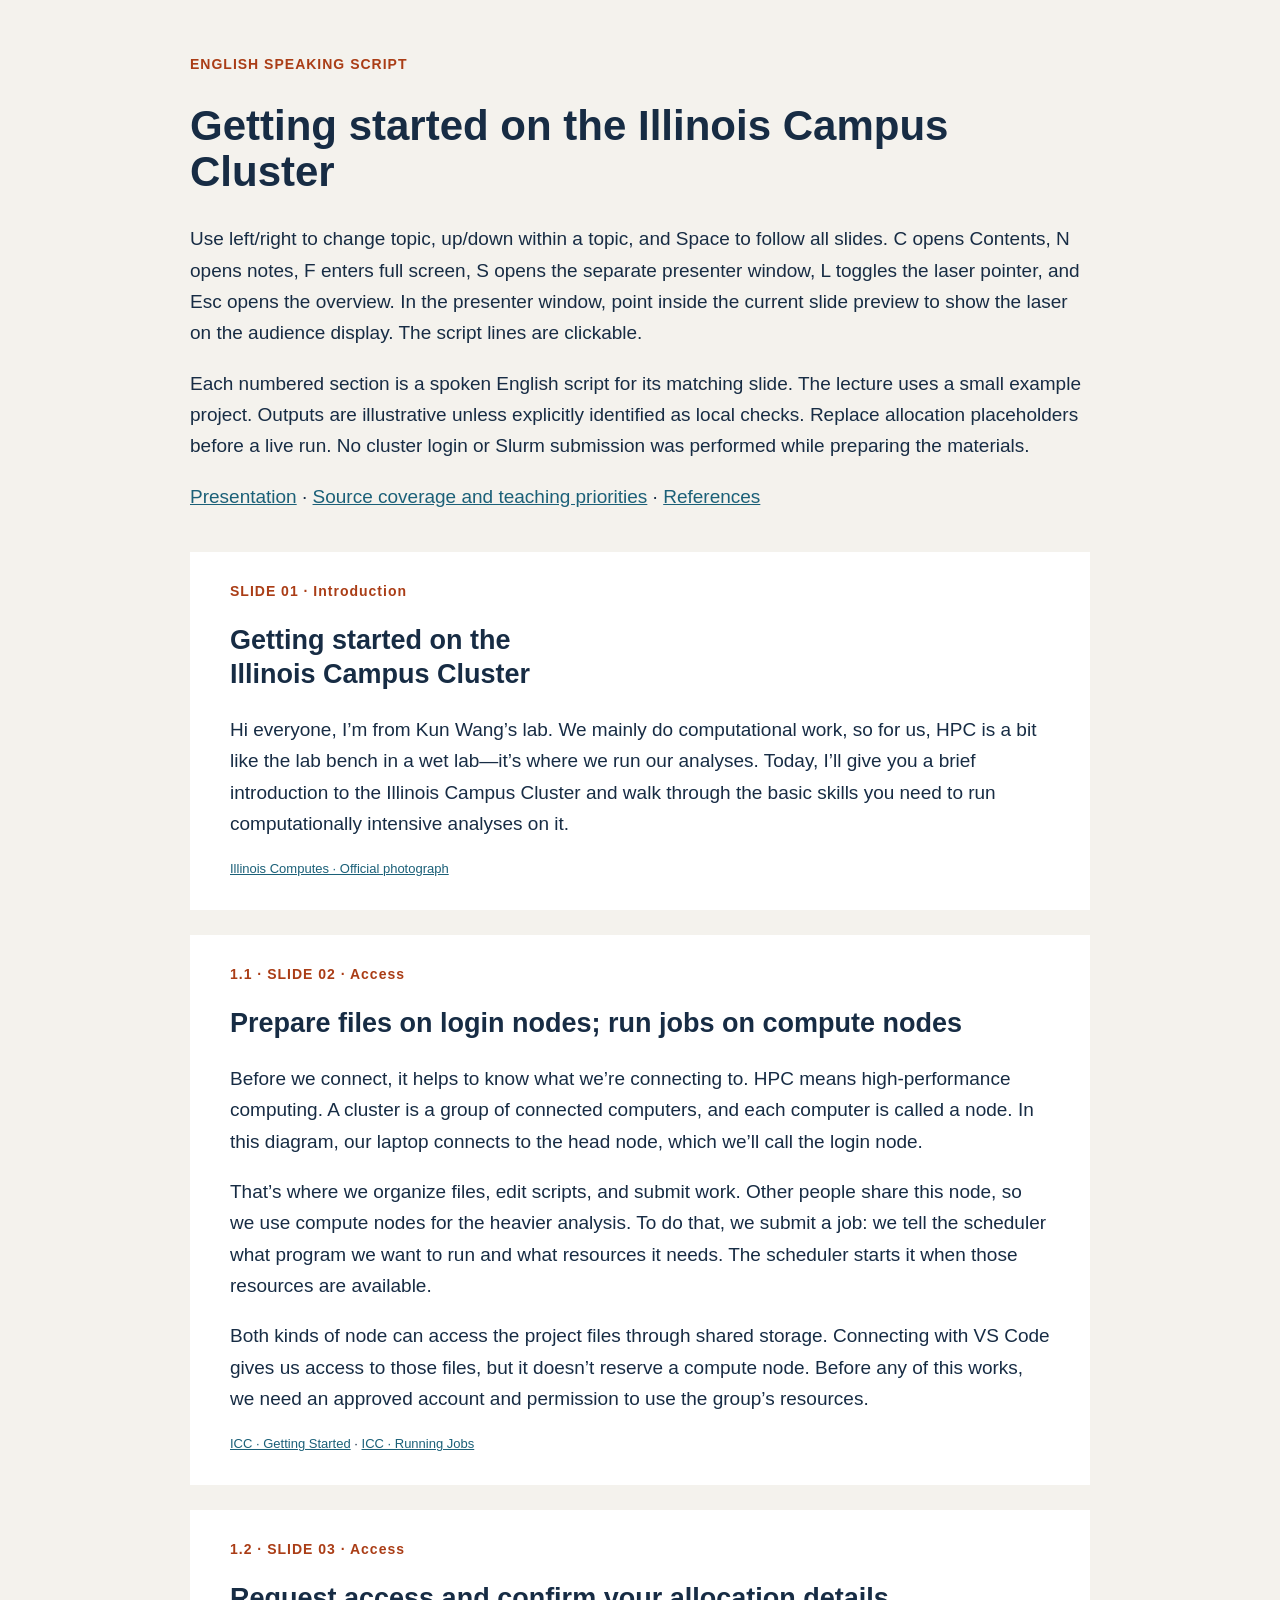
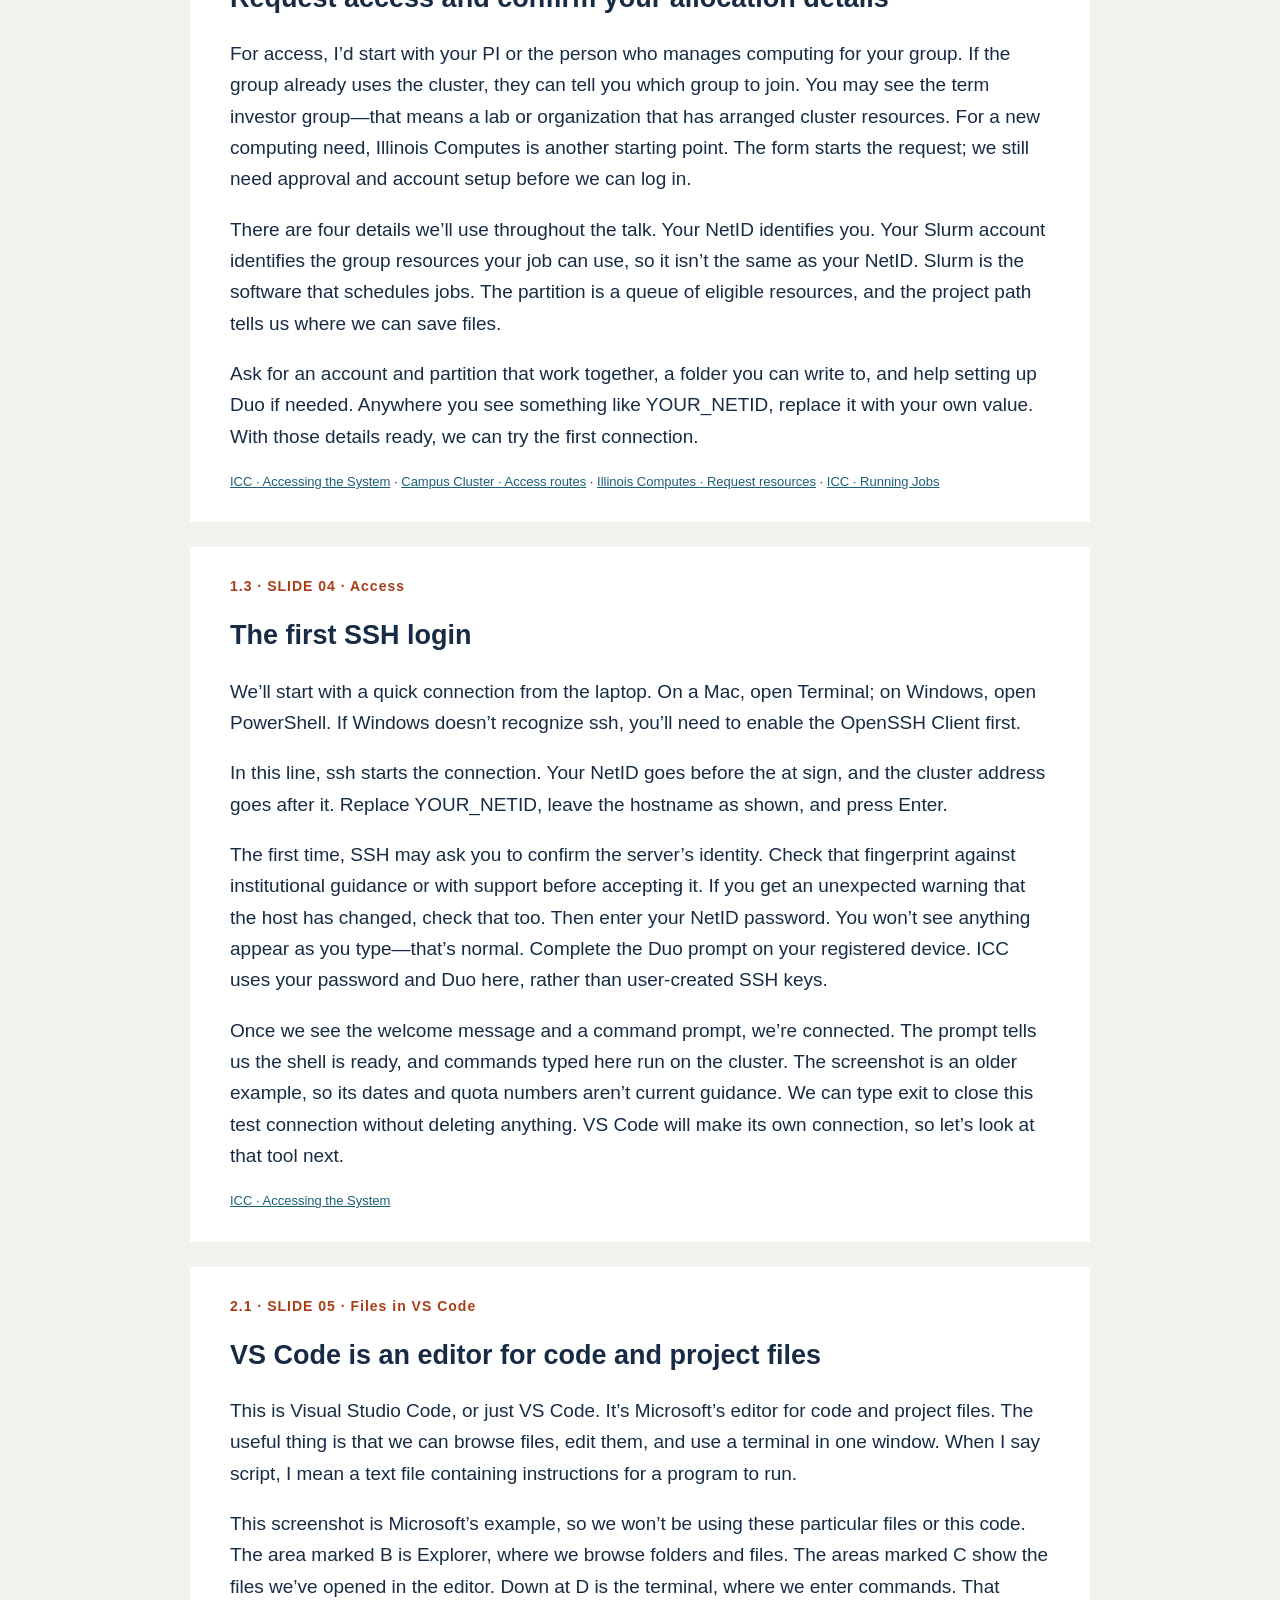
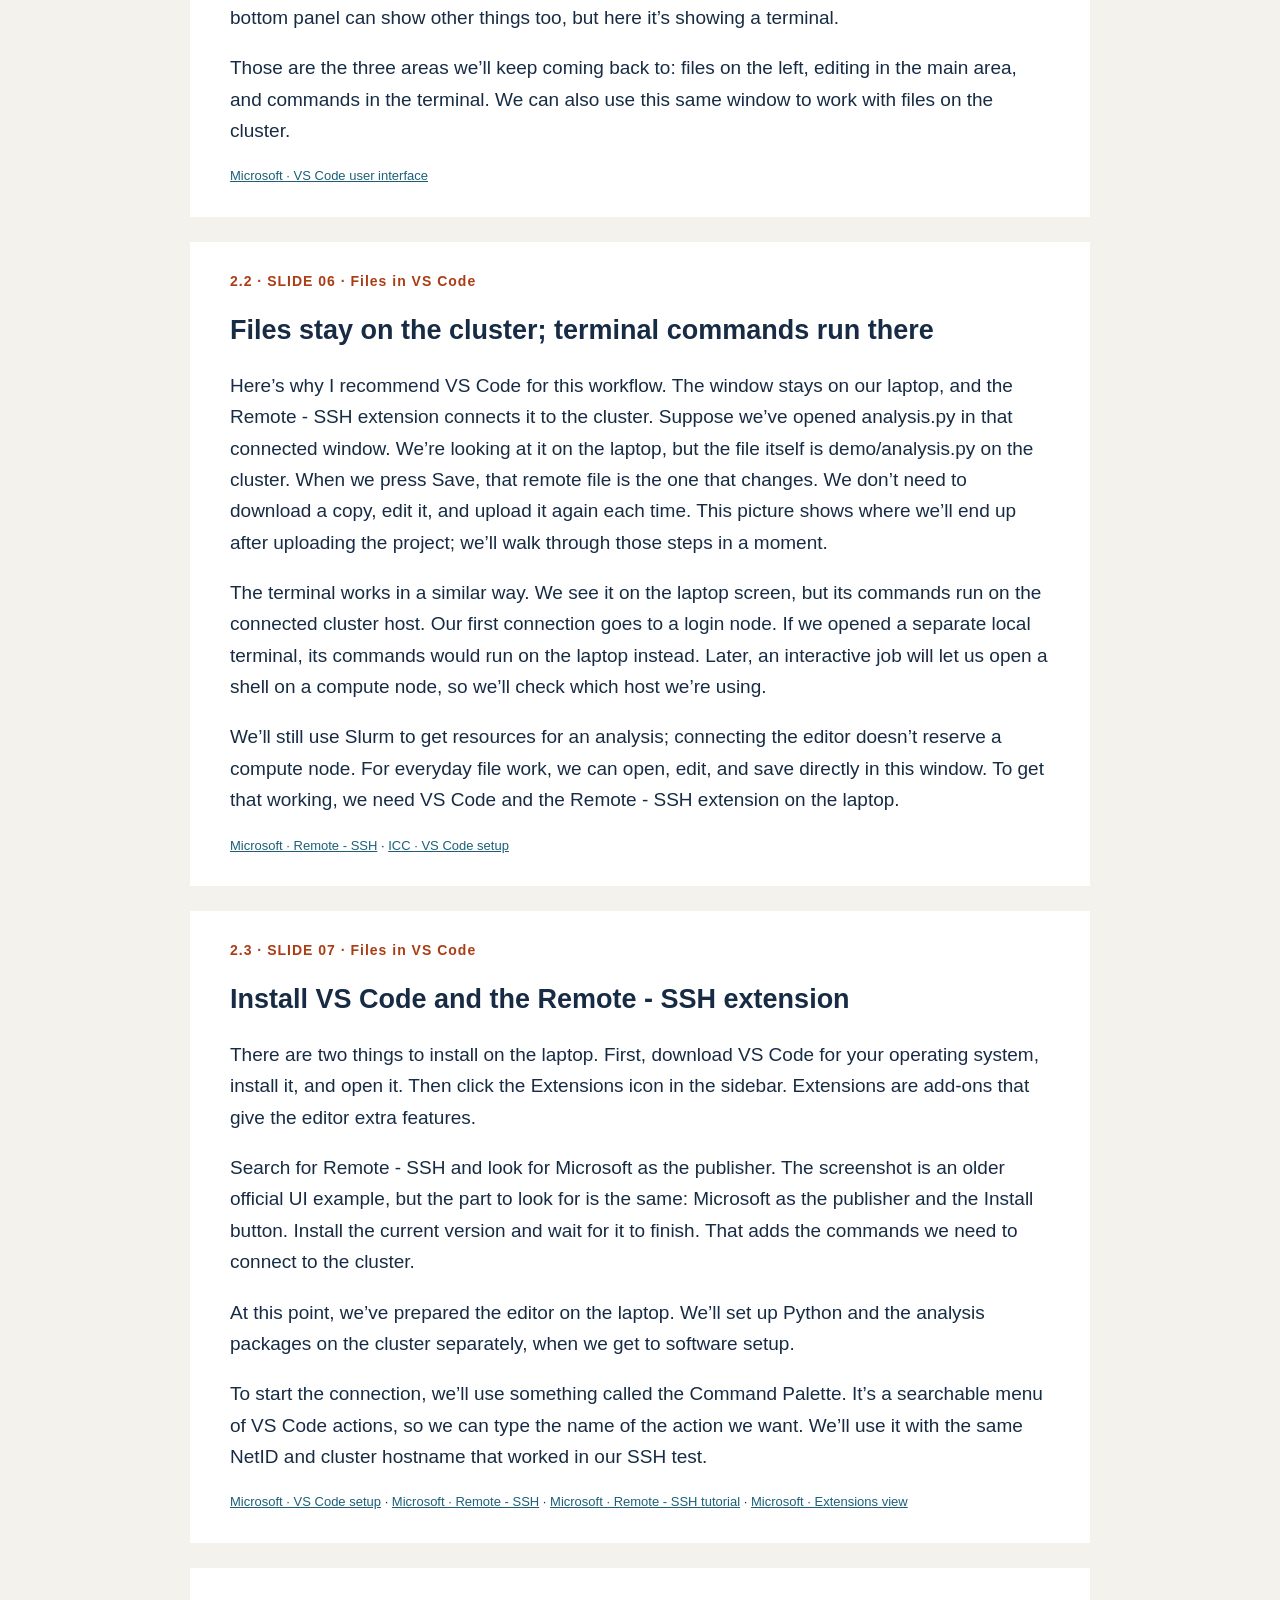
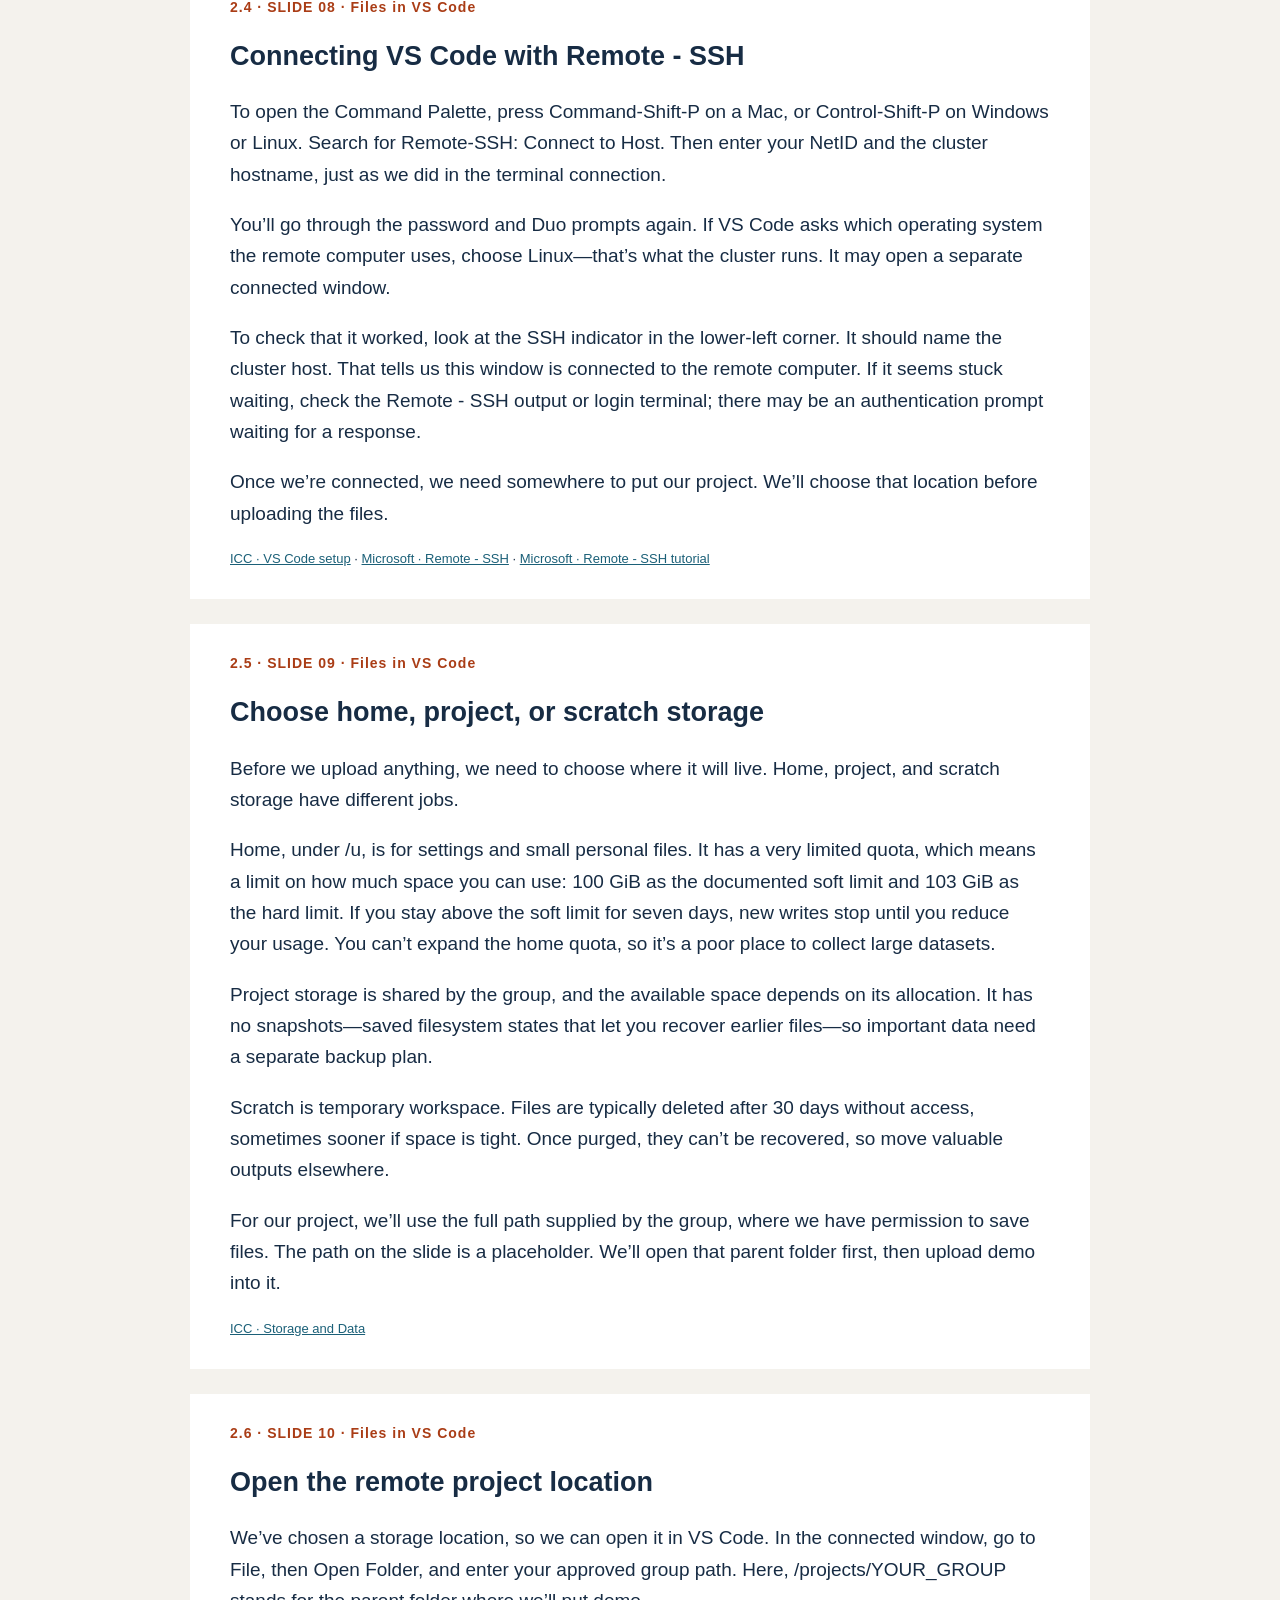
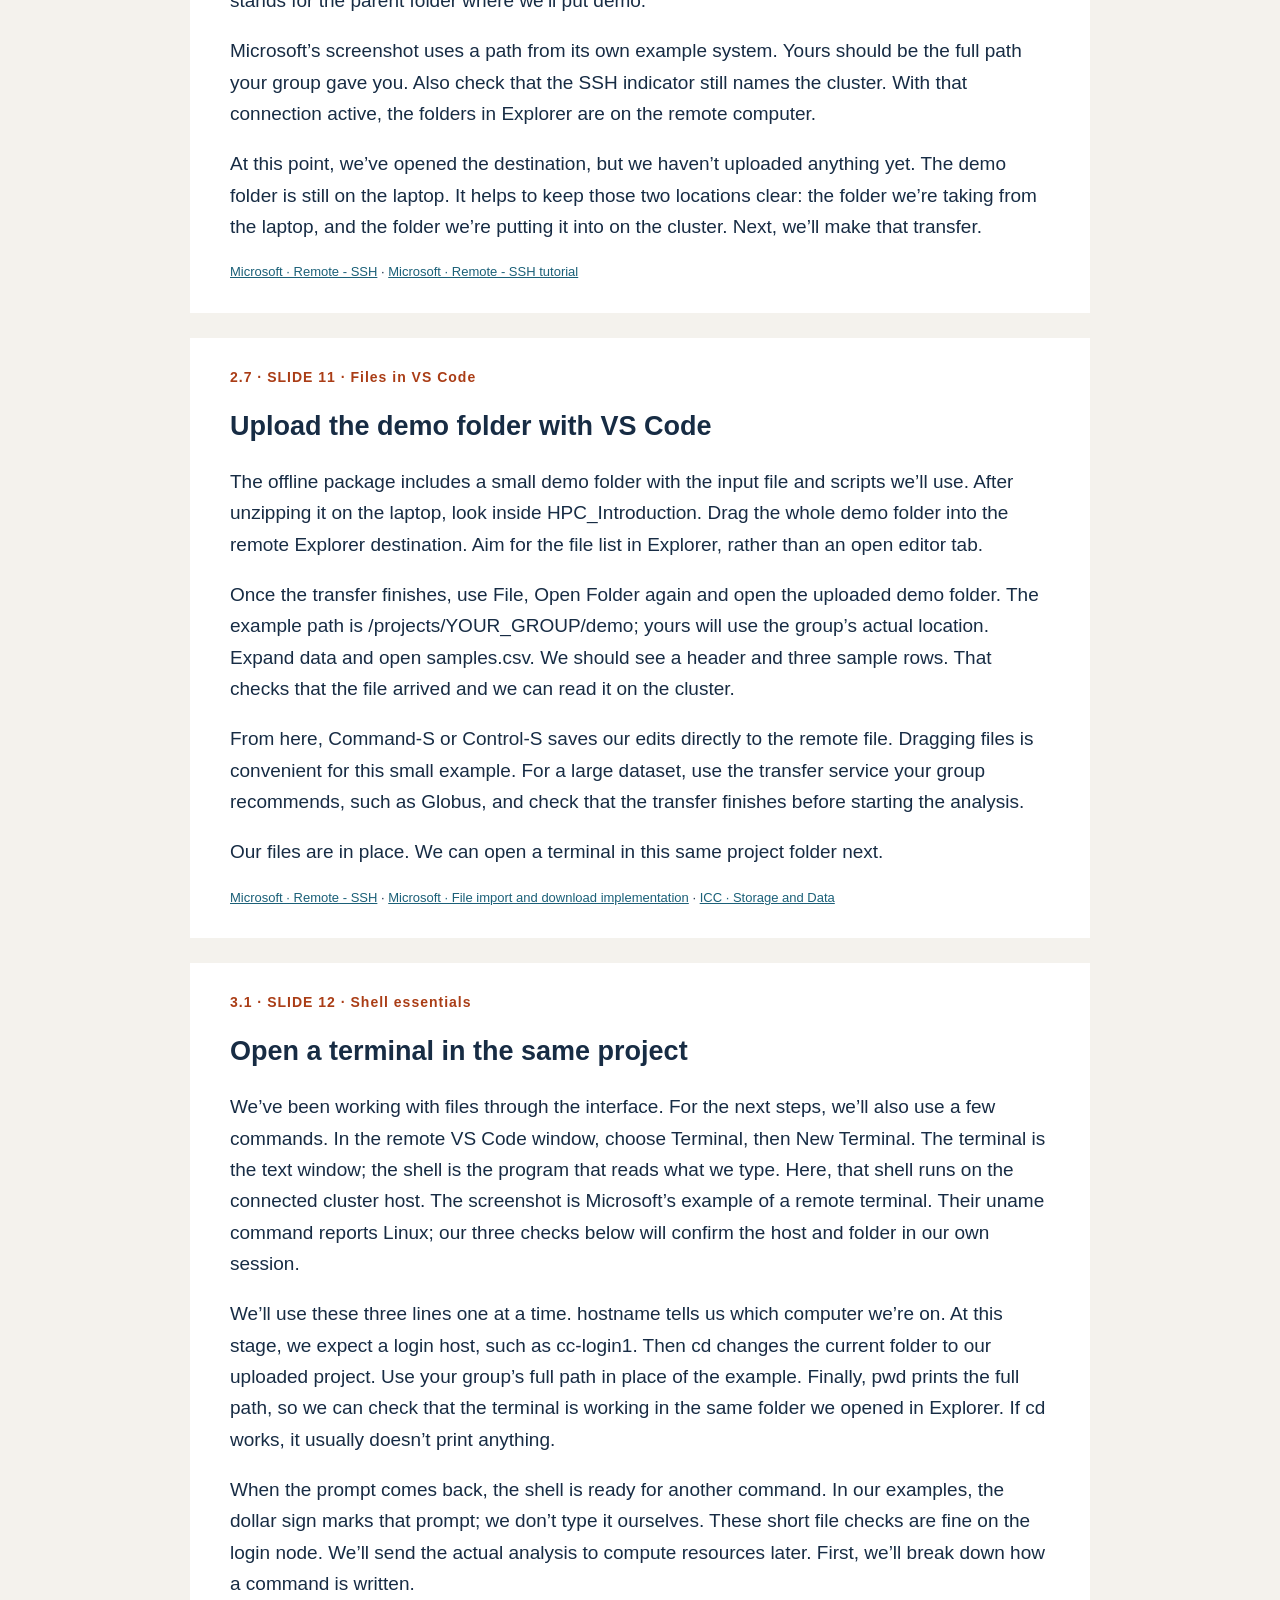
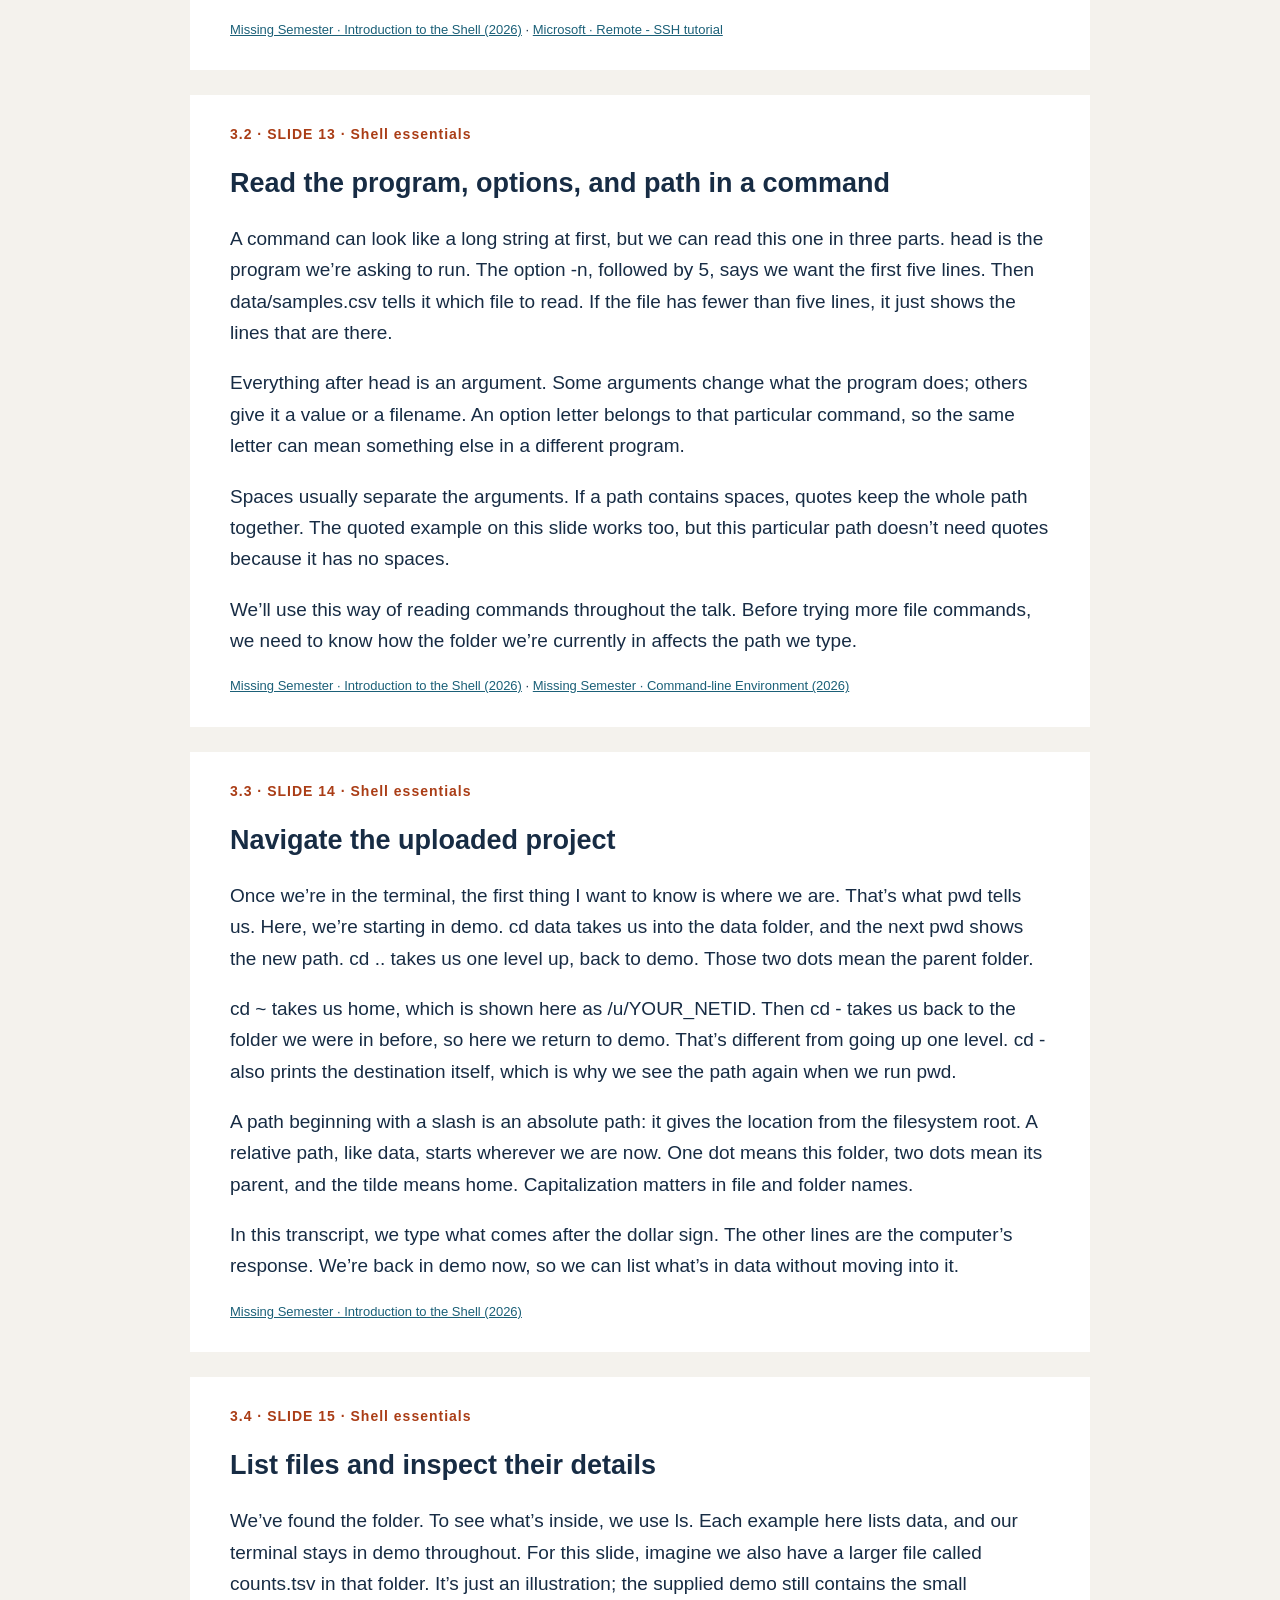
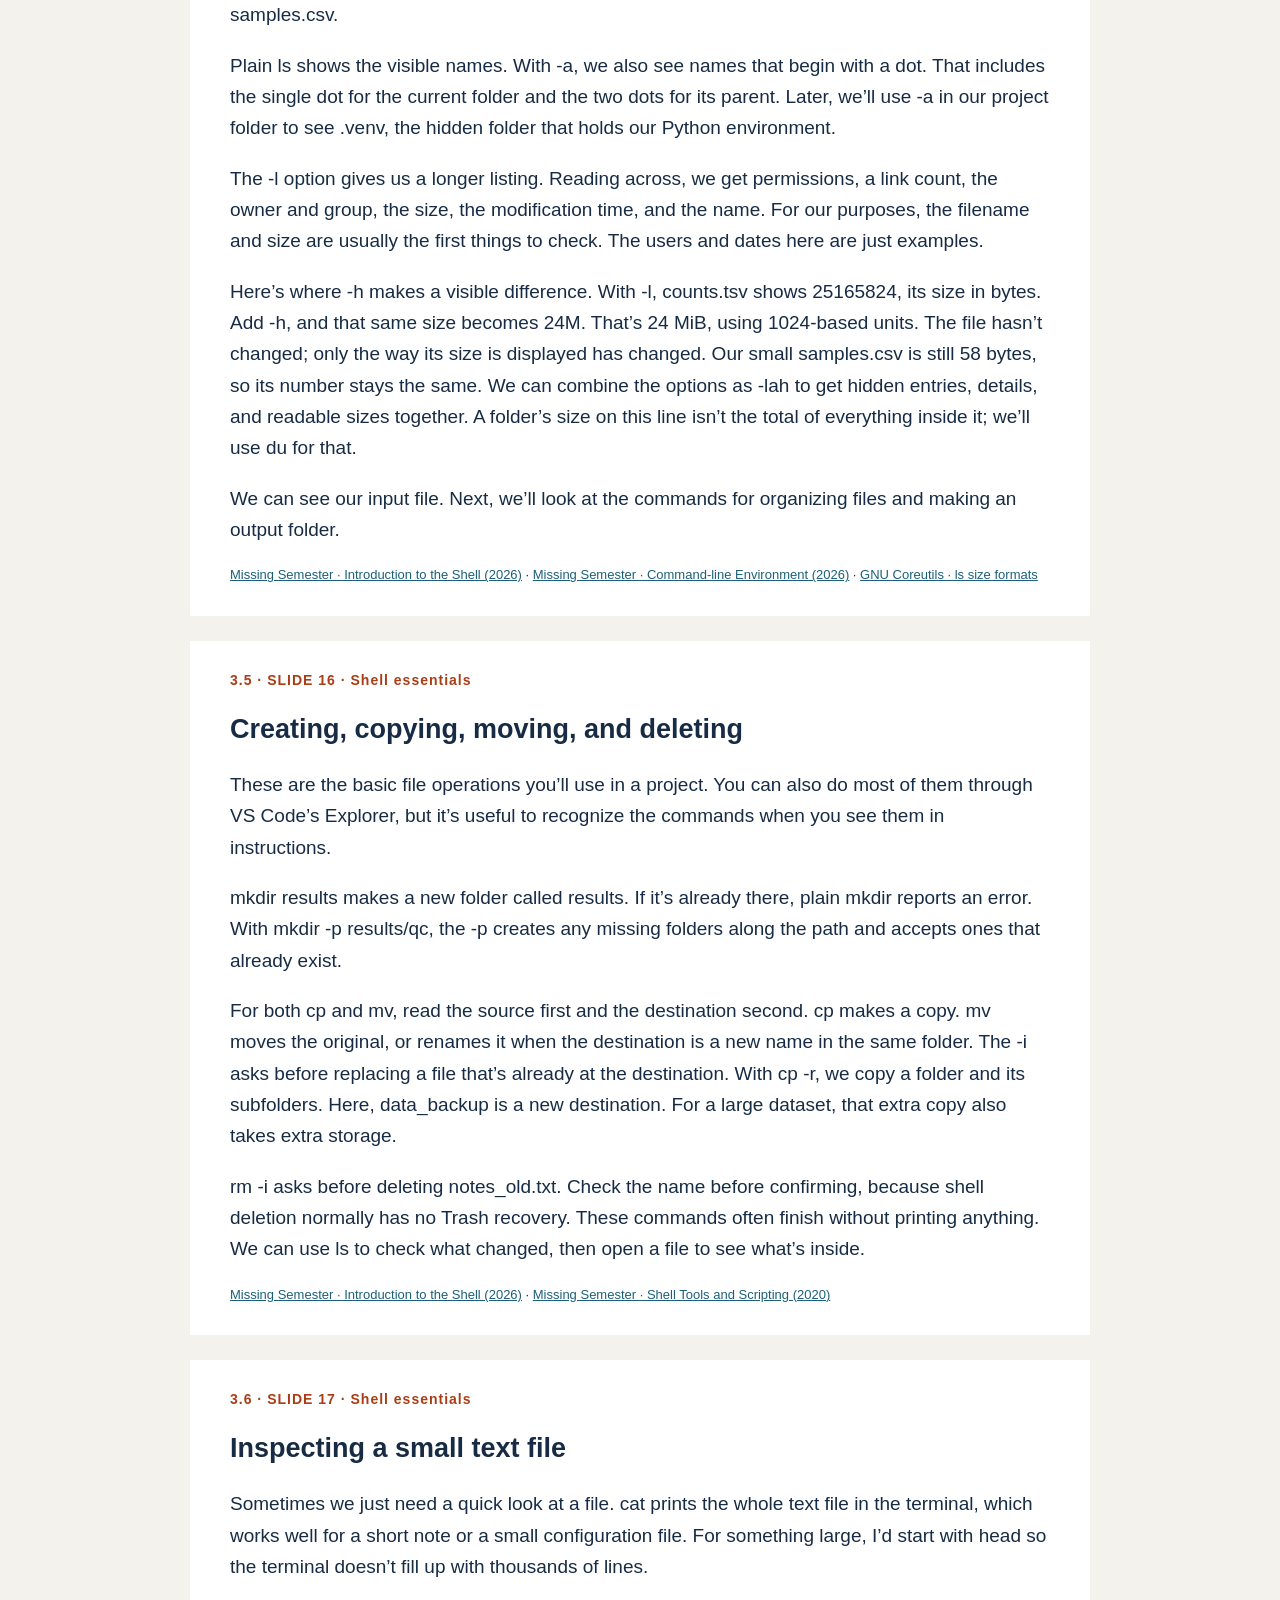
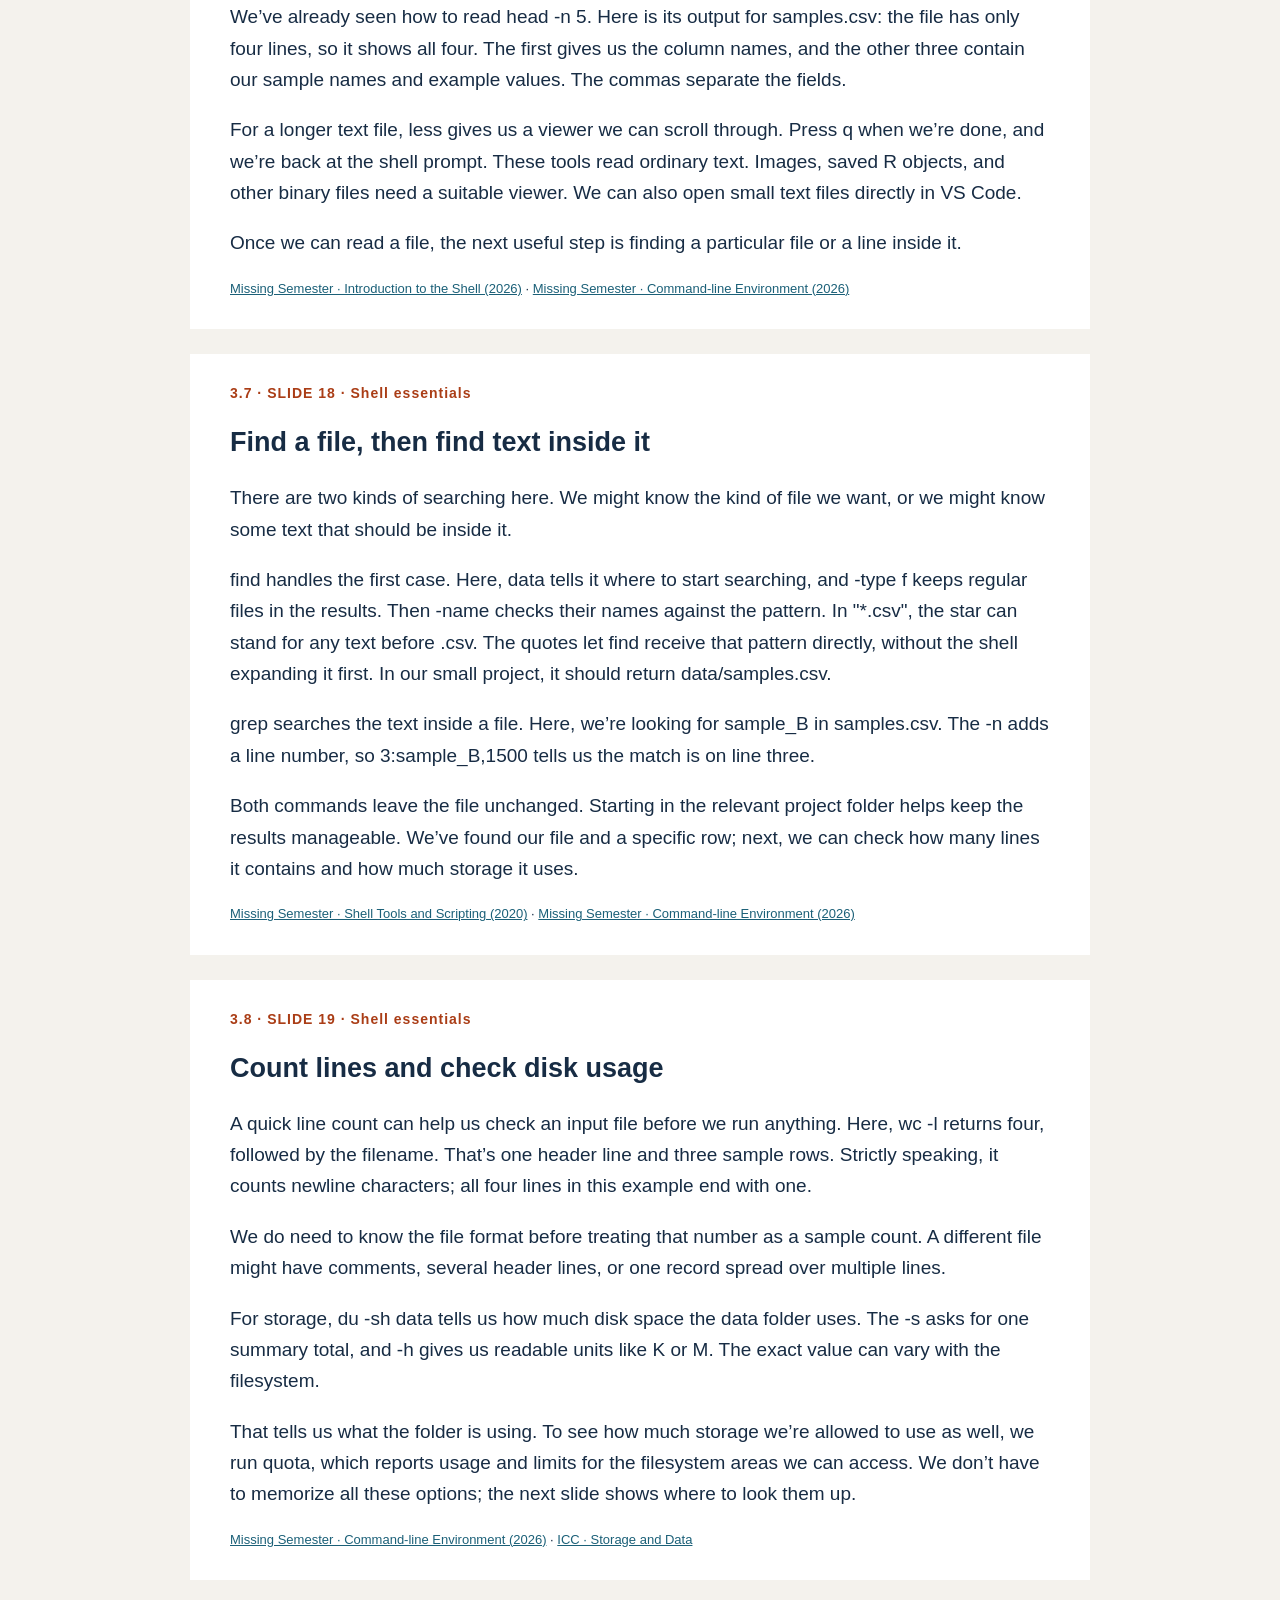
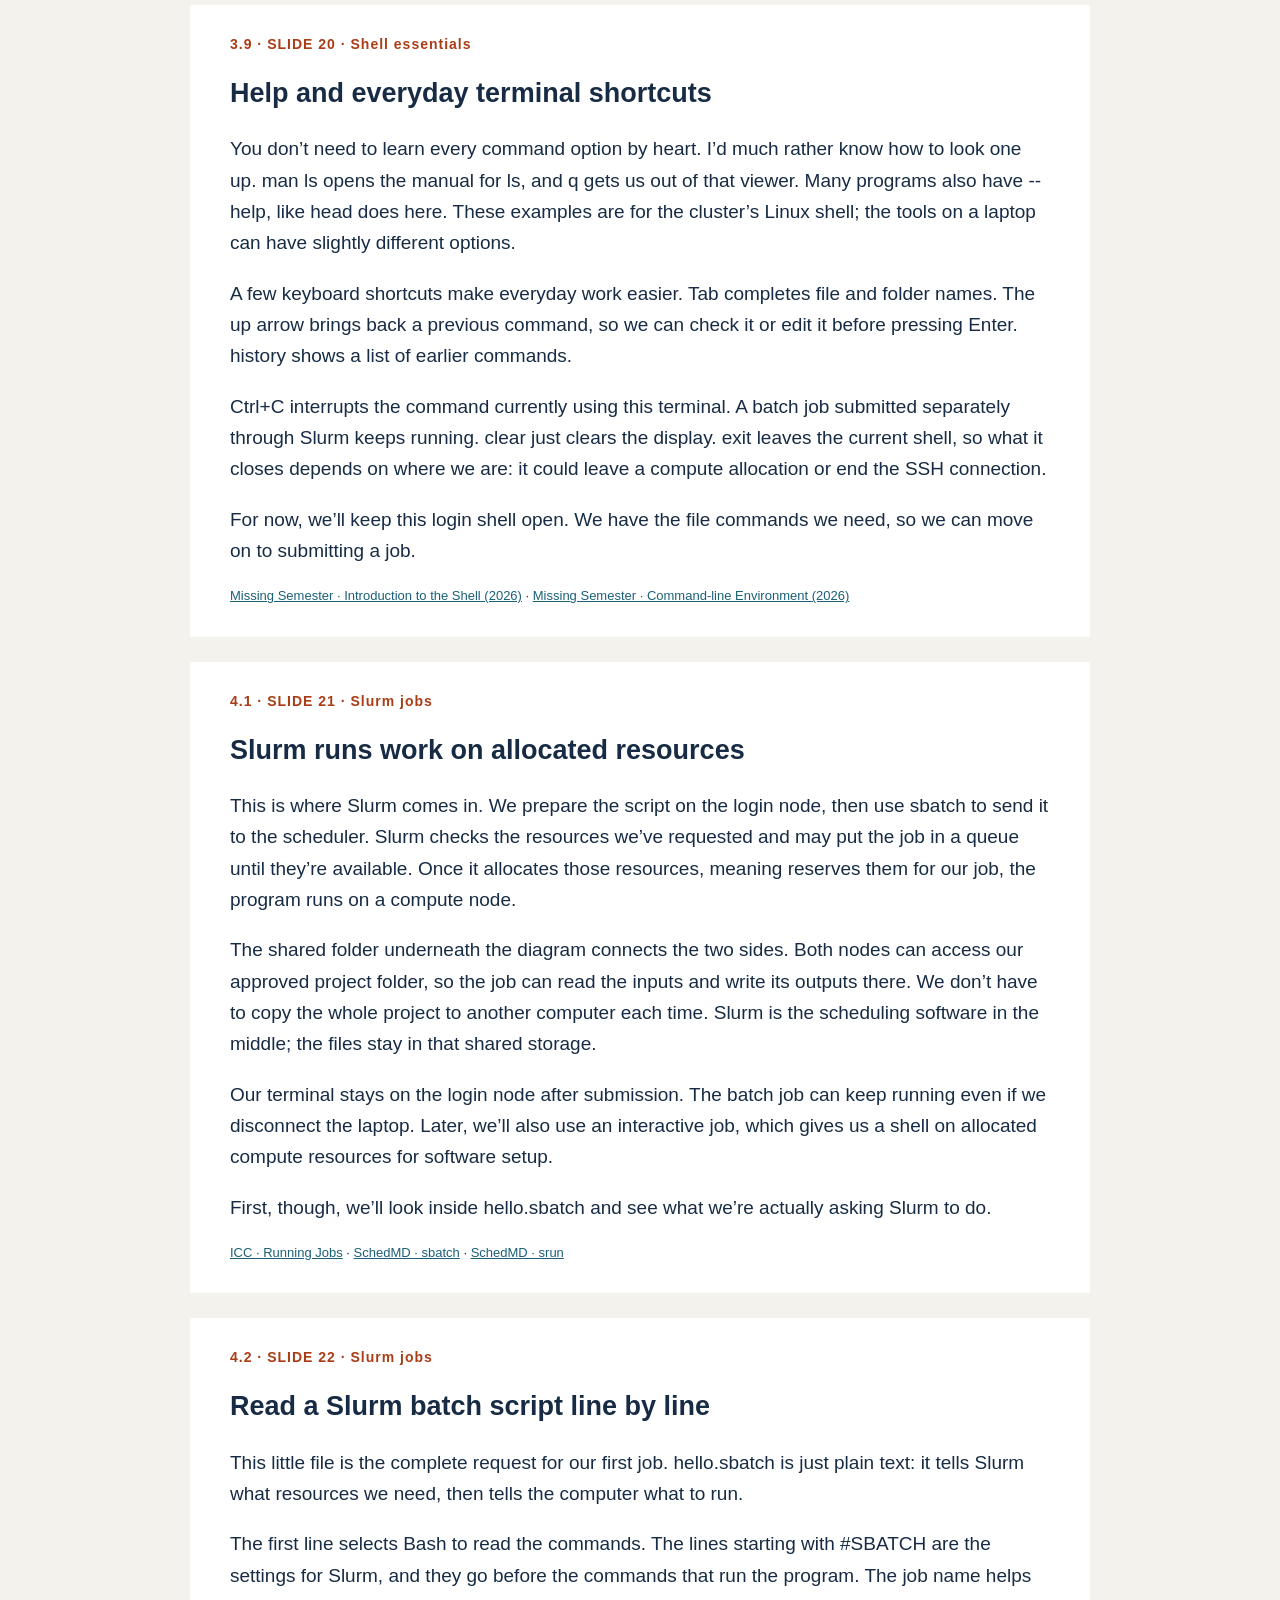
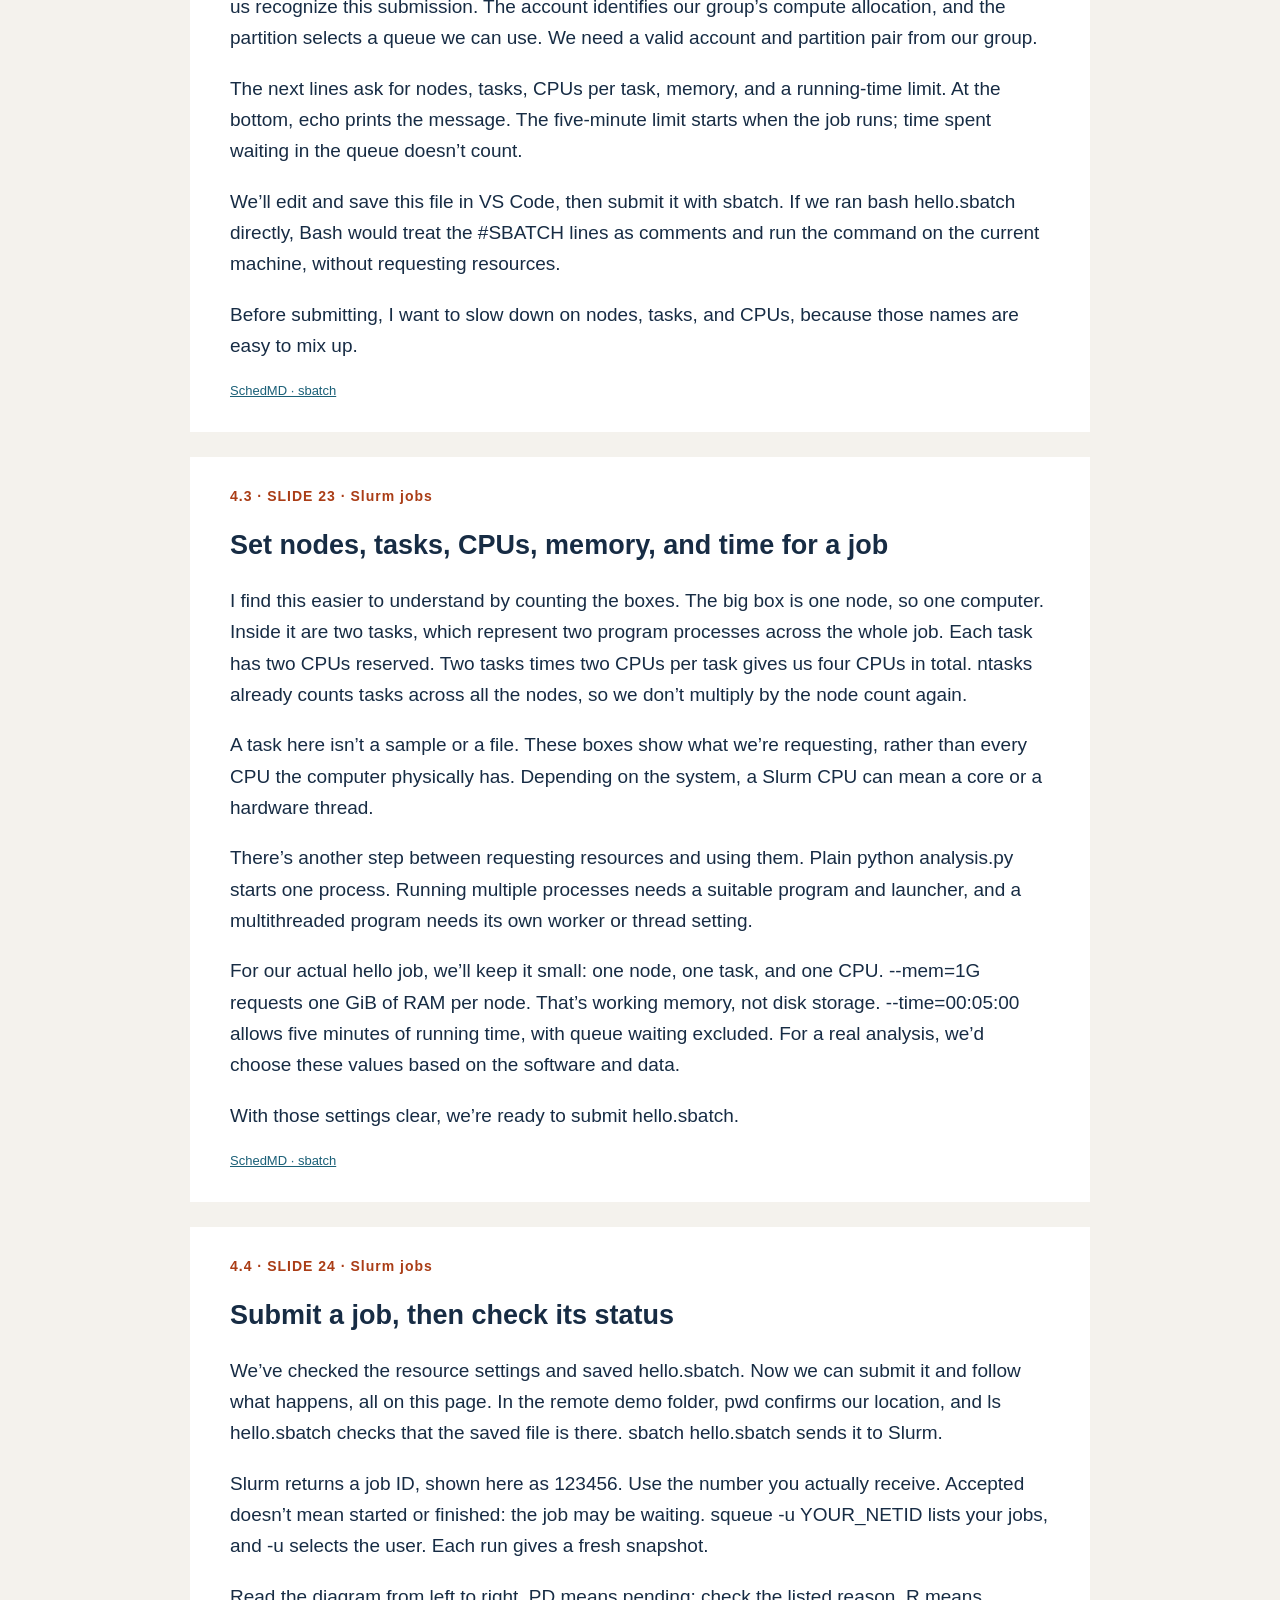
==== commit 50386cea: "Consolidate repeated workflow steps and show Extensions icon" ====
--- a/lecturer-notes.html
+++ b/lecturer-notes.html
@@ -1 +1 @@
-<!DOCTYPE html><html lang="en"><head><meta charset="utf-8"><title>Lecturer guide · ICC</title><style>body{font:19px/1.65 -apple-system,BlinkMacSystemFont,"Segoe UI",sans-serif;color:#172c44;background:#f4f2ed;margin:0}main{max-width:900px;margin:55px auto;padding:0 28px}h1{font-size:42px;line-height:1.1}h2{font-size:27px;line-height:1.25}article{background:#fff;padding:30px 40px;margin:25px 0;break-inside:avoid}.meta{font:700 14px/1.4 sans-serif;color:#aa3d16;letter-spacing:1px}.refs{font-size:13px}a{color:#1b6078}header{margin-bottom:40px}@media print{body{font-size:12pt;background:white}main{margin:0;max-width:none;padding:0}article{padding:12px 0;margin:0 0 22px;border-bottom:1px solid #ccc}header{break-after:page}.refs{font-size:9pt}}@page{size:A4;margin:18mm}</style></head><body><main><header><p class="meta">ENGLISH SPEAKING SCRIPT</p><h1>Getting started on the Illinois Campus Cluster</h1><p>Use left/right to change topic, up/down within a topic, and Space to follow all slides. C opens Contents, N opens notes, F enters full screen, S opens the separate presenter window, L toggles the laser pointer, and Esc opens the overview. In the presenter window, point inside the current slide preview to show the laser on the audience display. The script lines are clickable.</p><p>Each numbered section is a spoken English script for its matching slide. The lecture uses a small example project. Outputs are illustrative unless explicitly identified as local checks. Replace allocation placeholders before a live run. No cluster login or Slurm submission was performed while preparing the materials.</p><p><a href="index.html">Presentation</a> · <a href="SOURCE_REVIEW.md">Source coverage and teaching priorities</a> · <a href="SOURCES.md">References</a></p></header><article id="slide-1"><div class="meta">SLIDE 01 · Introduction</div><h2>Getting started on the<br>Illinois Campus Cluster</h2><p>Hi everyone, I’m from Kun Wang’s lab. We mainly do computational work, so for us, HPC is a bit like the lab bench in a wet lab—it’s where we run our analyses. Today, I’ll give you a brief introduction to the Illinois Campus Cluster and walk through the basic skills you need to run computationally intensive analyses on it.</p><div class="refs"><a href="https://computes.illinois.edu/" target="_blank" rel="noopener">Illinois Computes · Official photograph</a></div></article><article id="slide-2"><div class="meta">1.1 · SLIDE 02 · Access</div><h2>Prepare files on login nodes; run jobs on compute nodes</h2><p>Before we connect, it helps to know what we’re connecting to. HPC means high-performance computing. A cluster is a group of connected computers, and each computer is called a node. In this diagram, our laptop connects to the head node, which we’ll call the login node.</p><p>That’s where we organize files, edit scripts, and submit work. Other people share this node, so we use compute nodes for the heavier analysis. To do that, we submit a job: we tell the scheduler what program we want to run and what resources it needs. The scheduler starts it when those resources are available.</p><p>Both kinds of node can access the project files through shared storage. Connecting with VS Code gives us access to those files, but it doesn’t reserve a compute node. Before any of this works, we need an approved account and permission to use the group’s resources.</p><div class="refs"><a href="https://docs.ncsa.illinois.edu/systems/icc/en/latest/getting_started.html" target="_blank" rel="noopener">ICC · Getting Started</a> · <a href="https://docs.ncsa.illinois.edu/systems/icc/en/latest/user_guide/running_jobs.html" target="_blank" rel="noopener">ICC · Running Jobs</a></div></article><article id="slide-3"><div class="meta">1.2 · SLIDE 03 · Access</div><h2>Request access and confirm your allocation details</h2><p>For access, I’d start with your PI or the person who manages computing for your group. If the group already uses the cluster, they can tell you which group to join. You may see the term investor group—that means a lab or organization that has arranged cluster resources. For a new computing need, Illinois Computes is another starting point. The form starts the request; we still need approval and account setup before we can log in.</p><p>There are four details we’ll use throughout the talk. Your NetID identifies you. Your Slurm account identifies the group resources your job can use, so it isn’t the same as your NetID. Slurm is the software that schedules jobs. The partition is a queue of eligible resources, and the project path tells us where we can save files.</p><p>Ask for an account and partition that work together, a folder you can write to, and help setting up Duo if needed. Anywhere you see something like YOUR_NETID, replace it with your own value. With those details ready, we can try the first connection.</p><div class="refs"><a href="https://docs.ncsa.illinois.edu/systems/icc/en/latest/user_guide/accessing.html" target="_blank" rel="noopener">ICC · Accessing the System</a> · <a href="https://campuscluster.illinois.edu/access/" target="_blank" rel="noopener">Campus Cluster · Access routes</a> · <a href="https://computes.illinois.edu/submitrequest/" target="_blank" rel="noopener">Illinois Computes · Request resources</a> · <a href="https://docs.ncsa.illinois.edu/systems/icc/en/latest/user_guide/running_jobs.html" target="_blank" rel="noopener">ICC · Running Jobs</a></div></article><article id="slide-4"><div class="meta">1.3 · SLIDE 04 · Access</div><h2>The first SSH login</h2><p>We’ll start with a quick connection from the laptop. On a Mac, open Terminal; on Windows, open PowerShell. If Windows doesn’t recognize ssh, you’ll need to enable the OpenSSH Client first.</p><p>In this line, ssh starts the connection. Your NetID goes before the at sign, and the cluster address goes after it. Replace YOUR_NETID, leave the hostname as shown, and press Enter.</p><p>The first time, SSH may ask you to confirm the server’s identity. Check that fingerprint against institutional guidance or with support before accepting it. If you get an unexpected warning that the host has changed, check that too. Then enter your NetID password. You won’t see anything appear as you type—that’s normal. Complete the Duo prompt on your registered device. ICC uses your password and Duo here, rather than user-created SSH keys.</p><p>Once we see the welcome message and a command prompt, we’re connected. The prompt tells us the shell is ready, and commands typed here run on the cluster. The screenshot is an older example, so its dates and quota numbers aren’t current guidance. We can type exit to close this test connection without deleting anything. VS Code will make its own connection, so let’s look at that tool next.</p><div class="refs"><a href="https://docs.ncsa.illinois.edu/systems/icc/en/latest/user_guide/accessing.html" target="_blank" rel="noopener">ICC · Accessing the System</a></div></article><article id="slide-5"><div class="meta">2.1 · SLIDE 05 · Files in VS Code</div><h2>VS Code is an editor for code and project files</h2><p>This is Visual Studio Code, or just VS Code. It’s Microsoft’s editor for code and project files. The useful thing is that we can browse files, edit them, and use a terminal in one window. When I say script, I mean a text file containing instructions for a program to run.</p><p>This screenshot is Microsoft’s example, so we won’t be using these particular files or this code. The area marked B is Explorer, where we browse folders and files. The areas marked C show the files we’ve opened in the editor. Down at D is the terminal, where we enter commands. That bottom panel can show other things too, but here it’s showing a terminal.</p><p>Those are the three areas we’ll keep coming back to: files on the left, editing in the main area, and commands in the terminal. We can also use this same window to work with files on the cluster.</p><div class="refs"><a href="https://code.visualstudio.com/docs/editing/getting-started/userinterface" target="_blank" rel="noopener">Microsoft · VS Code user interface</a></div></article><article id="slide-6"><div class="meta">2.2 · SLIDE 06 · Files in VS Code</div><h2>Files stay on the cluster; terminal commands run there</h2><p>Here’s why I recommend VS Code for this workflow. The window stays on our laptop, and the Remote - SSH extension connects it to the cluster. Suppose we’ve opened analysis.py in that connected window. We’re looking at it on the laptop, but the file itself is demo/analysis.py on the cluster. When we press Save, that remote file is the one that changes. We don’t need to download a copy, edit it, and upload it again each time. This picture shows where we’ll end up after uploading the project; we’ll walk through those steps in a moment.</p><p>The terminal works in a similar way. We see it on the laptop screen, but its commands run on the connected cluster host. Our first connection goes to a login node. If we opened a separate local terminal, its commands would run on the laptop instead. Later, an interactive job will let us open a shell on a compute node, so we’ll check which host we’re using.</p><p>We’ll still use Slurm to get resources for an analysis; connecting the editor doesn’t reserve a compute node. For everyday file work, we can open, edit, and save directly in this window. To get that working, we need VS Code and the Remote - SSH extension on the laptop.</p><div class="refs"><a href="https://code.visualstudio.com/docs/remote/ssh" target="_blank" rel="noopener">Microsoft · Remote - SSH</a> · <a href="https://docs.ncsa.illinois.edu/systems/icc/en/latest/user_guide/prog_env.html#visual-studio-code" target="_blank" rel="noopener">ICC · VS Code setup</a></div></article><article id="slide-7"><div class="meta">2.3 · SLIDE 07 · Files in VS Code</div><h2>Install VS Code and the Remote - SSH extension</h2><p>There are two things to install on the laptop. First, download VS Code for your operating system, install it, and open it. Then click the Extensions icon in the sidebar. Extensions are add-ons that give the editor extra features.</p><p>Search for Remote - SSH and look for Microsoft as the publisher. The screenshot is an older official UI example, but the part to look for is the same: Microsoft as the publisher and the Install button. Install the current version and wait for it to finish. That adds the commands we need to connect to the cluster.</p><p>At this point, we’ve prepared the editor on the laptop. We’ll set up Python and the analysis packages on the cluster separately, when we get to software setup.</p><p>To start the connection, we’ll use something called the Command Palette. It’s a searchable menu of VS Code actions, so we can type the name of the action we want. We’ll use it with the same NetID and cluster hostname that worked in our SSH test.</p><div class="refs"><a href="https://code.visualstudio.com/docs/setup/setup-overview" target="_blank" rel="noopener">Microsoft · VS Code setup</a> · <a href="https://code.visualstudio.com/docs/remote/ssh" target="_blank" rel="noopener">Microsoft · Remote - SSH</a> · <a href="https://code.visualstudio.com/docs/remote/ssh-tutorial" target="_blank" rel="noopener">Microsoft · Remote - SSH tutorial</a></div></article><article id="slide-8"><div class="meta">2.4 · SLIDE 08 · Files in VS Code</div><h2>Connecting VS Code with Remote - SSH</h2><p>To open the Command Palette, press Command-Shift-P on a Mac, or Control-Shift-P on Windows or Linux. Search for Remote-SSH: Connect to Host. Then enter your NetID and the cluster hostname, just as we did in the terminal connection.</p><p>You’ll go through the password and Duo prompts again. If VS Code asks which operating system the remote computer uses, choose Linux—that’s what the cluster runs. It may open a separate connected window.</p><p>To check that it worked, look at the SSH indicator in the lower-left corner. It should name the cluster host. That tells us this window is connected to the remote computer. If it seems stuck waiting, check the Remote - SSH output or login terminal; there may be an authentication prompt waiting for a response.</p><p>Once we’re connected, we need somewhere to put our project. We’ll choose that location before uploading the files.</p><div class="refs"><a href="https://docs.ncsa.illinois.edu/systems/icc/en/latest/user_guide/prog_env.html#visual-studio-code" target="_blank" rel="noopener">ICC · VS Code setup</a> · <a href="https://code.visualstudio.com/docs/remote/ssh" target="_blank" rel="noopener">Microsoft · Remote - SSH</a> · <a href="https://code.visualstudio.com/docs/remote/ssh-tutorial" target="_blank" rel="noopener">Microsoft · Remote - SSH tutorial</a></div></article><article id="slide-9"><div class="meta">2.5 · SLIDE 09 · Files in VS Code</div><h2>Choose home, project, or scratch storage</h2><p>Before we upload anything, we need to choose where it will live. Home, project, and scratch storage have different jobs.</p><p>Home, under /u, is for settings and small personal files. It has a very limited quota, which means a limit on how much space you can use: 100 GiB as the documented soft limit and 103 GiB as the hard limit. If you stay above the soft limit for seven days, new writes stop until you reduce your usage. You can’t expand the home quota, so it’s a poor place to collect large datasets.</p><p>Project storage is shared by the group, and the available space depends on its allocation. It has no snapshots—saved filesystem states that let you recover earlier files—so important data need a separate backup plan.</p><p>Scratch is temporary workspace. Files are typically deleted after 30 days without access, sometimes sooner if space is tight. Once purged, they can’t be recovered, so move valuable outputs elsewhere.</p><p>For our project, we’ll use the full path supplied by the group, where we have permission to save files. The path on the slide is a placeholder. We’ll open that parent folder first, then upload demo into it.</p><div class="refs"><a href="https://docs.ncsa.illinois.edu/systems/icc/en/latest/user_guide/storage_data.html" target="_blank" rel="noopener">ICC · Storage and Data</a></div></article><article id="slide-10"><div class="meta">2.6 · SLIDE 10 · Files in VS Code</div><h2>Open the remote project location</h2><p>We’ve chosen a storage location, so we can open it in VS Code. In the connected window, go to File, then Open Folder, and enter your approved group path. Here, /projects/YOUR_GROUP stands for the parent folder where we’ll put demo.</p><p>Microsoft’s screenshot uses a path from its own example system. Yours should be the full path your group gave you. Also check that the SSH indicator still names the cluster. With that connection active, the folders in Explorer are on the remote computer.</p><p>At this point, we’ve opened the destination, but we haven’t uploaded anything yet. The demo folder is still on the laptop. It helps to keep those two locations clear: the folder we’re taking from the laptop, and the folder we’re putting it into on the cluster. Next, we’ll make that transfer.</p><div class="refs"><a href="https://code.visualstudio.com/docs/remote/ssh" target="_blank" rel="noopener">Microsoft · Remote - SSH</a> · <a href="https://code.visualstudio.com/docs/remote/ssh-tutorial" target="_blank" rel="noopener">Microsoft · Remote - SSH tutorial</a></div></article><article id="slide-11"><div class="meta">2.7 · SLIDE 11 · Files in VS Code</div><h2>Upload the demo folder with VS Code</h2><p>The offline package includes a small demo folder with the input file and scripts we’ll use. After unzipping it on the laptop, look inside HPC_Introduction. Drag the whole demo folder into the remote Explorer destination. Aim for the file list in Explorer, rather than an open editor tab.</p><p>Once the transfer finishes, use File, Open Folder again and open the uploaded demo folder. The example path is /projects/YOUR_GROUP/demo; yours will use the group’s actual location. Expand data and open samples.csv. We should see a header and three sample rows. That checks that the file arrived and we can read it on the cluster.</p><p>From here, Command-S or Control-S saves our edits directly to the remote file. Dragging files is convenient for this small example. For a large dataset, use the transfer service your group recommends, such as Globus, and check that the transfer finishes before starting the analysis.</p><p>Our files are in place. We can open a terminal in this same project folder next.</p><div class="refs"><a href="https://code.visualstudio.com/docs/remote/ssh" target="_blank" rel="noopener">Microsoft · Remote - SSH</a> · <a href="https://github.com/microsoft/vscode/blob/main/src/vs/workbench/contrib/files/browser/fileImportExport.ts" target="_blank" rel="noopener">Microsoft · File import and download implementation</a> · <a href="https://docs.ncsa.illinois.edu/systems/icc/en/latest/user_guide/storage_data.html" target="_blank" rel="noopener">ICC · Storage and Data</a></div></article><article id="slide-12"><div class="meta">3.1 · SLIDE 12 · Shell essentials</div><h2>Open a terminal in the same project</h2><p>We’ve been working with files through the interface. For the next steps, we’ll also use a few commands. In the remote VS Code window, choose Terminal, then New Terminal. The terminal is the text window; the shell is the program that reads what we type. Here, that shell runs on the connected cluster host. The screenshot is Microsoft’s example of a remote terminal. Their uname command reports Linux; our three checks below will confirm the host and folder in our own session.</p><p>We’ll use these three lines one at a time. hostname tells us which computer we’re on. At this stage, we expect a login host, such as cc-login1. Then cd changes the current folder to our uploaded project. Use your group’s full path in place of the example. Finally, pwd prints the full path, so we can check that the terminal is working in the same folder we opened in Explorer. If cd works, it usually doesn’t print anything.</p><p>When the prompt comes back, the shell is ready for another command. In our examples, the dollar sign marks that prompt; we don’t type it ourselves. These short file checks are fine on the login node. We’ll send the actual analysis to compute resources later. First, we’ll break down how a command is written.</p><div class="refs"><a href="https://missing.csail.mit.edu/2026/course-shell/" target="_blank" rel="noopener">Missing Semester · Introduction to the Shell (2026)</a> · <a href="https://code.visualstudio.com/docs/remote/ssh-tutorial" target="_blank" rel="noopener">Microsoft · Remote - SSH tutorial</a></div></article><article id="slide-13"><div class="meta">3.2 · SLIDE 13 · Shell essentials</div><h2>Read the program, options, and path in a command</h2><p>A command can look like a long string at first, but we can read this one in three parts. head is the program we’re asking to run. The option -n, followed by 5, says we want the first five lines. Then data/samples.csv tells it which file to read. If the file has fewer than five lines, it just shows the lines that are there.</p><p>Everything after head is an argument. Some arguments change what the program does; others give it a value or a filename. An option letter belongs to that particular command, so the same letter can mean something else in a different program.</p><p>Spaces usually separate the arguments. If a path contains spaces, quotes keep the whole path together. The quoted example on this slide works too, but this particular path doesn’t need quotes because it has no spaces.</p><p>We’ll use this way of reading commands throughout the talk. Before trying more file commands, we need to know how the folder we’re currently in affects the path we type.</p><div class="refs"><a href="https://missing.csail.mit.edu/2026/course-shell/" target="_blank" rel="noopener">Missing Semester · Introduction to the Shell (2026)</a> · <a href="https://missing.csail.mit.edu/2026/command-line-environment/" target="_blank" rel="noopener">Missing Semester · Command-line Environment (2026)</a></div></article><article id="slide-14"><div class="meta">3.3 · SLIDE 14 · Shell essentials</div><h2>Navigate the uploaded project</h2><p>Once we’re in the terminal, the first thing I want to know is where we are. That’s what pwd tells us. Here, we’re starting in demo. cd data takes us into the data folder, and the next pwd shows the new path. cd .. takes us one level up, back to demo. Those two dots mean the parent folder.</p><p>cd ~ takes us home, which is shown here as /u/YOUR_NETID. Then cd - takes us back to the folder we were in before, so here we return to demo. That’s different from going up one level. cd - also prints the destination itself, which is why we see the path again when we run pwd.</p><p>A path beginning with a slash is an absolute path: it gives the location from the filesystem root. A relative path, like data, starts wherever we are now. One dot means this folder, two dots mean its parent, and the tilde means home. Capitalization matters in file and folder names.</p><p>In this transcript, we type what comes after the dollar sign. The other lines are the computer’s response. We’re back in demo now, so we can list what’s in data without moving into it.</p><div class="refs"><a href="https://missing.csail.mit.edu/2026/course-shell/" target="_blank" rel="noopener">Missing Semester · Introduction to the Shell (2026)</a></div></article><article id="slide-15"><div class="meta">3.4 · SLIDE 15 · Shell essentials</div><h2>List files and inspect their details</h2><p>We’ve found the folder. To see what’s inside, we use ls. Each example here lists data, and our terminal stays in demo throughout. For this slide, imagine we also have a larger file called counts.tsv in that folder. It’s just an illustration; the supplied demo still contains the small samples.csv.</p><p>Plain ls shows the visible names. With -a, we also see names that begin with a dot. That includes the single dot for the current folder and the two dots for its parent. Later, we’ll use -a in our project folder to see .venv, the hidden folder that holds our Python environment.</p><p>The -l option gives us a longer listing. Reading across, we get permissions, a link count, the owner and group, the size, the modification time, and the name. For our purposes, the filename and size are usually the first things to check. The users and dates here are just examples.</p><p>Here’s where -h makes a visible difference. With -l, counts.tsv shows 25165824, its size in bytes. Add -h, and that same size becomes 24M. That’s 24 MiB, using 1024-based units. The file hasn’t changed; only the way its size is displayed has changed. Our small samples.csv is still 58 bytes, so its number stays the same. We can combine the options as -lah to get hidden entries, details, and readable sizes together. A folder’s size on this line isn’t the total of everything inside it; we’ll use du for that.</p><p>We can see our input file. Next, we’ll look at the commands for organizing files and making an output folder.</p><div class="refs"><a href="https://missing.csail.mit.edu/2026/course-shell/" target="_blank" rel="noopener">Missing Semester · Introduction to the Shell (2026)</a> · <a href="https://missing.csail.mit.edu/2026/command-line-environment/" target="_blank" rel="noopener">Missing Semester · Command-line Environment (2026)</a> · <a href="https://www.gnu.org/software/coreutils/manual/html_node/What-information-is-listed.html" target="_blank" rel="noopener">GNU Coreutils · ls size formats</a></div></article><article id="slide-16"><div class="meta">3.5 · SLIDE 16 · Shell essentials</div><h2>Creating, copying, moving, and deleting</h2><p>These are the basic file operations you’ll use in a project. You can also do most of them through VS Code’s Explorer, but it’s useful to recognize the commands when you see them in instructions.</p><p>mkdir results makes a new folder called results. If it’s already there, plain mkdir reports an error. With mkdir -p results/qc, the -p creates any missing folders along the path and accepts ones that already exist.</p><p>For both cp and mv, read the source first and the destination second. cp makes a copy. mv moves the original, or renames it when the destination is a new name in the same folder. The -i asks before replacing a file that’s already at the destination. With cp -r, we copy a folder and its subfolders. Here, data_backup is a new destination. For a large dataset, that extra copy also takes extra storage.</p><p>rm -i asks before deleting notes_old.txt. Check the name before confirming, because shell deletion normally has no Trash recovery. These commands often finish without printing anything. We can use ls to check what changed, then open a file to see what’s inside.</p><div class="refs"><a href="https://missing.csail.mit.edu/2026/course-shell/" target="_blank" rel="noopener">Missing Semester · Introduction to the Shell (2026)</a> · <a href="https://missing.csail.mit.edu/2020/shell-tools/" target="_blank" rel="noopener">Missing Semester · Shell Tools and Scripting (2020)</a></div></article><article id="slide-17"><div class="meta">3.6 · SLIDE 17 · Shell essentials</div><h2>Inspecting a small text file</h2><p>Sometimes we just need a quick look at a file. cat prints the whole text file in the terminal, which works well for a short note or a small configuration file. For something large, I’d start with head so the terminal doesn’t fill up with thousands of lines.</p><p>Here, head -n 5 asks for up to five lines from the beginning of samples.csv. This file only has four lines, so we get all four. The first gives us the column names, and the other three contain our sample names and example values. The commas separate the fields.</p><p>For a longer text file, less gives us a viewer we can scroll through. Press q when we’re done, and we’re back at the shell prompt. These tools read ordinary text. Images, saved R objects, and other binary files need a suitable viewer. We can also open small text files directly in VS Code.</p><p>Once we can read a file, the next useful step is finding a particular file or a line inside it.</p><div class="refs"><a href="https://missing.csail.mit.edu/2026/course-shell/" target="_blank" rel="noopener">Missing Semester · Introduction to the Shell (2026)</a> · <a href="https://missing.csail.mit.edu/2026/command-line-environment/" target="_blank" rel="noopener">Missing Semester · Command-line Environment (2026)</a></div></article><article id="slide-18"><div class="meta">3.7 · SLIDE 18 · Shell essentials</div><h2>Find a file, then find text inside it</h2><p>There are two kinds of searching here. We might know the kind of file we want, or we might know some text that should be inside it.</p><p>find handles the first case. Here, data tells it where to start searching, and -type f keeps regular files in the results. Then -name checks their names against the pattern. In &quot;*.csv&quot;, the star can stand for any text before .csv. The quotes let find receive that pattern directly, without the shell expanding it first. In our small project, it should return data/samples.csv.</p><p>grep searches the text inside a file. Here, we’re looking for sample_B in samples.csv. The -n adds a line number, so 3:sample_B,1500 tells us the match is on line three.</p><p>Both commands leave the file unchanged. Starting in the relevant project folder helps keep the results manageable. We’ve found our file and a specific row; next, we can check how many lines it contains and how much storage it uses.</p><div class="refs"><a href="https://missing.csail.mit.edu/2020/shell-tools/" target="_blank" rel="noopener">Missing Semester · Shell Tools and Scripting (2020)</a> · <a href="https://missing.csail.mit.edu/2026/command-line-environment/" target="_blank" rel="noopener">Missing Semester · Command-line Environment (2026)</a></div></article><article id="slide-19"><div class="meta">3.8 · SLIDE 19 · Shell essentials</div><h2>Count lines and check disk usage</h2><p>A quick line count can help us check an input file before we run anything. Here, wc -l returns four, followed by the filename. That’s one header line and three sample rows. Strictly speaking, it counts newline characters; all four lines in this example end with one.</p><p>We do need to know the file format before treating that number as a sample count. A different file might have comments, several header lines, or one record spread over multiple lines.</p><p>For storage, du -sh data tells us how much disk space the data folder uses. The -s asks for one summary total, and -h gives us readable units like K or M. The exact value can vary with the filesystem.</p><p>That tells us what the folder is using. To see how much storage we’re allowed to use as well, we run quota, which reports usage and limits for the filesystem areas we can access. We don’t have to memorize all these options; the next slide shows where to look them up.</p><div class="refs"><a href="https://missing.csail.mit.edu/2026/command-line-environment/" target="_blank" rel="noopener">Missing Semester · Command-line Environment (2026)</a> · <a href="https://docs.ncsa.illinois.edu/systems/icc/en/latest/user_guide/storage_data.html" target="_blank" rel="noopener">ICC · Storage and Data</a></div></article><article id="slide-20"><div class="meta">3.9 · SLIDE 20 · Shell essentials</div><h2>Help and everyday terminal shortcuts</h2><p>You don’t need to learn every command option by heart. I’d much rather know how to look one up. man ls opens the manual for ls, and q gets us out of that viewer. Many programs also have --help, like head does here. These examples are for the cluster’s Linux shell; the tools on a laptop can have slightly different options.</p><p>A few keyboard shortcuts make everyday work easier. Tab completes file and folder names. The up arrow brings back a previous command, so we can check it or edit it before pressing Enter. history shows a list of earlier commands.</p><p>Ctrl+C interrupts the command currently using this terminal. A batch job submitted separately through Slurm keeps running. clear just clears the display. exit leaves the current shell, so what it closes depends on where we are: it could leave a compute allocation or end the SSH connection.</p><p>For now, we’ll keep this login shell open. We have the file commands we need, so we can move on to submitting a job.</p><div class="refs"><a href="https://missing.csail.mit.edu/2026/course-shell/" target="_blank" rel="noopener">Missing Semester · Introduction to the Shell (2026)</a> · <a href="https://missing.csail.mit.edu/2026/command-line-environment/" target="_blank" rel="noopener">Missing Semester · Command-line Environment (2026)</a></div></article><article id="slide-21"><div class="meta">4.1 · SLIDE 21 · Slurm jobs</div><h2>Slurm runs work on allocated resources</h2><p>This is where Slurm comes in. We prepare the script on the login node, then use sbatch to send it to the scheduler. Slurm checks the resources we’ve requested and may put the job in a queue until they’re available. Once it allocates those resources, meaning reserves them for our job, the program runs on a compute node.</p><p>The shared folder underneath the diagram connects the two sides. Both nodes can access our approved project folder, so the job can read the inputs and write its outputs there. We don’t have to copy the whole project to another computer each time. Slurm is the scheduling software in the middle; the files stay in that shared storage.</p><p>Our terminal stays on the login node after submission. The batch job can keep running even if we disconnect the laptop. Later, we’ll also use an interactive job, which gives us a shell on allocated compute resources for software setup.</p><p>First, though, we’ll look inside hello.sbatch and see what we’re actually asking Slurm to do.</p><div class="refs"><a href="https://docs.ncsa.illinois.edu/systems/icc/en/latest/user_guide/running_jobs.html" target="_blank" rel="noopener">ICC · Running Jobs</a> · <a href="https://slurm.schedmd.com/sbatch.html" target="_blank" rel="noopener">SchedMD · sbatch</a> · <a href="https://slurm.schedmd.com/srun.html" target="_blank" rel="noopener">SchedMD · srun</a></div></article><article id="slide-22"><div class="meta">4.2 · SLIDE 22 · Slurm jobs</div><h2>Read a Slurm batch script line by line</h2><p>This little file is the complete request for our first job. hello.sbatch is just plain text: it tells Slurm what resources we need, then tells the computer what to run.</p><p>The first line selects Bash to read the commands. The lines starting with #SBATCH are the settings for Slurm, and they go before the commands that run the program. The job name helps us recognize this submission. The account identifies our group’s compute allocation, and the partition selects a queue we can use. We need a valid account and partition pair from our group.</p><p>The next lines ask for nodes, tasks, CPUs per task, memory, and a running-time limit. At the bottom, echo prints the message. The five-minute limit starts when the job runs; time spent waiting in the queue doesn’t count.</p><p>We’ll edit and save this file in VS Code, then submit it with sbatch. If we ran bash hello.sbatch directly, Bash would treat the #SBATCH lines as comments and run the command on the current machine, without requesting resources.</p><p>Before submitting, I want to slow down on nodes, tasks, and CPUs, because those names are easy to mix up.</p><div class="refs"><a href="https://slurm.schedmd.com/sbatch.html" target="_blank" rel="noopener">SchedMD · sbatch</a></div></article><article id="slide-23"><div class="meta">4.3 · SLIDE 23 · Slurm jobs</div><h2>Set nodes, tasks, CPUs, memory, and time for a job</h2><p>I find this easier to understand by counting the boxes. The big box is one node, so one computer. Inside it are two tasks, which represent two program processes across the whole job. Each task has two CPUs reserved. Two tasks times two CPUs per task gives us four CPUs in total. ntasks already counts tasks across all the nodes, so we don’t multiply by the node count again.</p><p>A task here isn’t a sample or a file. These boxes show what we’re requesting, rather than every CPU the computer physically has. Depending on the system, a Slurm CPU can mean a core or a hardware thread.</p><p>There’s another step between requesting resources and using them. Plain python analysis.py starts one process. Running multiple processes needs a suitable program and launcher, and a multithreaded program needs its own worker or thread setting.</p><p>For our actual hello job, we’ll keep it small: one node, one task, and one CPU. --mem=1G requests one GiB of RAM per node. That’s working memory, not disk storage. --time=00:05:00 allows five minutes of running time, with queue waiting excluded. For a real analysis, we’d choose these values based on the software and data.</p><p>With those settings clear, we’re ready to submit hello.sbatch.</p><div class="refs"><a href="https://slurm.schedmd.com/sbatch.html" target="_blank" rel="noopener">SchedMD · sbatch</a></div></article><article id="slide-24"><div class="meta">4.4 · SLIDE 24 · Slurm jobs</div><h2>Submit the first job: hello.sbatch</h2><p>Before submitting, we need the approved account and partition in the file, and we need to save that file on the cluster. In the terminal, pwd confirms that we’re in our project folder. Then ls hello.sbatch checks that the file is there.</p><p>The submission itself is sbatch hello.sbatch. That sends the saved file to Slurm. If the submission is accepted, we get a job ID back. Here it’s 123456, but yours will be the number in your actual response. Keep that number: we’ll use it to check status, find the output, or cancel the job if needed.</p><p>Accepted doesn’t mean started, and it doesn’t mean finished. The job may still be waiting for resources. Saving the file or pressing Run in the editor also doesn’t do this submission step.</p><p>Our first job only prints a message. That lets us check the submission process before adding analysis software. We can now look at the queue to see where the job is.</p><div class="refs"><a href="https://slurm.schedmd.com/sbatch.html" target="_blank" rel="noopener">SchedMD · sbatch</a></div></article><article id="slide-25"><div class="meta">4.5 · SLIDE 25 · Slurm jobs</div><h2>Checking the queue and stopping a job</h2><p>Once we have a job ID, squeue is how we check whether the job is waiting or running. The -u limits the list to the NetID we give it. Each time we run it, we get a snapshot, so we can run it again for an update.</p><p>PD means pending. The job is in the queue, and the listing gives a reason for the wait. R means running. This hello job is so small that it might finish before we even check.</p><p>If we submitted the wrong job, scancel followed by its ID would stop it. Here, we’d let hello finish so we can read its message. Ctrl+C in a log viewer won’t cancel that batch job.</p><p>After it leaves the queue, we use cat to read slurm-123456.out in the submission folder, replacing the number with our actual job ID. We’re looking for My first HPC job. Disappearing from the queue alone doesn’t tell us it succeeded; we still check the output and investigate anything missing or unexpected.</p><p>For a larger analysis, clearer log names and email notifications can make this easier to follow.</p><div class="refs"><a href="https://docs.ncsa.illinois.edu/systems/icc/en/latest/user_guide/running_jobs.html" target="_blank" rel="noopener">ICC · Running Jobs</a> · <a href="https://slurm.schedmd.com/job_state_codes.html" target="_blank" rel="noopener">SchedMD · Job states</a></div></article><article id="slide-26"><div class="meta">4.6 · SLIDE 26 · Slurm jobs</div><h2>Output files and email notifications</h2><p>These lines let us choose where the job’s messages go. They’re already in the supplied analysis.sbatch template, before the commands that load software and run the analysis.</p><p>--output names the file for ordinary program output. --error names the file for error and diagnostic messages. Some programs also put normal progress messages there, so we need to read what the .err file says before calling it a failure.</p><p>The useful part of these filenames is %j. Slurm fills that in with the job ID. For job 123457, analysis-%j.out becomes analysis-123457.out. We leave %j in the script; Slurm does the replacement. With these filenames, the logs go into the folder we submit from. If we add a subfolder to the path, that folder needs to exist before submission.</p><p>For email, --mail-type selects the events: END for the job ending and FAIL for failure. --mail-user is the recipient, so we put our own address there or remove both mail lines. Delivery depends on the cluster’s email setup. Even with a completion email, we still check the result.</p><p>The next two slides cover optional requests, starting with GPUs.</p><div class="refs"><a href="https://slurm.schedmd.com/sbatch.html" target="_blank" rel="noopener">SchedMD · sbatch</a></div></article><article id="slide-27"><div class="meta">4.7 · SLIDE 27 · Slurm jobs</div><h2>When the analysis needs a GPU</h2><p>Some analysis tools can use a GPU, which is an additional processor for software that supports GPU computing. If a tool needs one, we first need an account and GPU partition that our group can use.</p><p>In --gres=gpu:GPU_TYPE:1, gpu names the resource, GPU_TYPE is the type name configured on the cluster, and the final 1 requests one GPU per allocated node. We get the valid names from the group’s documentation or support contact.</p><p>Reserving a GPU won’t make a CPU-only program use it. Inside an allocated NVIDIA GPU job, nvidia-smi shows the GPU visible to that job and some basic usage information. The GPU also has its own memory, separate from the CPU RAM we request with --mem.</p><p>The software needs a compatible environment too, so its installation instructions matter here. Our tiny demo stays on CPUs. Another optional setting is asking for a particular compute node; we’ll look at that next, because a node name and a GPU type refer to different things.</p><div class="refs"><a href="https://docs.ncsa.illinois.edu/systems/icc/en/latest/user_guide/running_jobs.html" target="_blank" rel="noopener">ICC · Running Jobs</a> · <a href="https://slurm.schedmd.com/sbatch.html" target="_blank" rel="noopener">SchedMD · sbatch</a></div></article><article id="slide-28"><div class="meta">4.8 · SLIDE 28 · Slurm jobs</div><h2>When a particular node is required</h2><p>There are two similar-looking options here, but they mean different things. --nodes=1 says, “I need one computer.” --nodelist=NODE_NAME says, “I need this particular computer.” If we use it, NODE_NAME has to be a real compute node in a partition our account can access. We wouldn&#x27;t put a login node here.</p><p>To look at the available resources, we can use sinfo. The -p option picks a partition, and -N lists the information by node. A node appearing in that list doesn&#x27;t automatically mean our account has access to it.</p><p>For most jobs, I&#x27;d let Slurm choose a suitable node. Asking for one specific machine gives the scheduler fewer choices, so we may wait longer. It can make sense if the group needs that machine for a hardware test or comparison. But if we just need more memory or a certain GPU type, we can usually ask for that resource directly.</p><p>That&#x27;s how we choose resources. Next, we&#x27;ll use them to open a compute shell and prepare our software.</p><div class="refs"><a href="https://slurm.schedmd.com/sbatch.html" target="_blank" rel="noopener">SchedMD · sbatch</a> · <a href="https://docs.ncsa.illinois.edu/systems/icc/en/latest/user_guide/running_jobs.html" target="_blank" rel="noopener">ICC · Running Jobs</a></div></article><article id="slide-29"><div class="meta">4.9 · SLIDE 29 · Slurm jobs</div><h2>Open an interactive compute shell with srun</h2><p>We&#x27;ve been using the login node to organize files and submit jobs. For the software setup, we&#x27;ll open a shell on a compute node so we can work there directly.</p><p>We start from the login shell, in demo. This srun command asks for one node, one task, two CPUs, four GiB of memory, and fifteen minutes. These are example settings for a small setup task. You&#x27;d replace YOUR_ACCOUNT and YOUR_PARTITION with the values approved for your group.</p><p>Although the command takes up several lines on the slide, it&#x27;s one command. Each backslash continues onto the next line, and nothing should come after it on that line. srun requests the resources and starts a program. Here, --pty bash gives us an interactive terminal running Bash on those resources.</p><p>We may have to wait in the queue. When the prompt appears, hostname should show a compute node, and pwd should still show our project folder. We&#x27;ll prepare Python in this shell. VS Code&#x27;s Run button and notebook cells don&#x27;t automatically move to that compute node just because we&#x27;ve opened this shell.</p><div class="refs"><a href="https://docs.ncsa.illinois.edu/systems/icc/en/latest/user_guide/running_jobs.html" target="_blank" rel="noopener">ICC · Running Jobs</a> · <a href="https://slurm.schedmd.com/srun.html" target="_blank" rel="noopener">SchedMD · srun</a></div></article><article id="slide-30"><div class="meta">5.1 · SLIDE 30 · Software and packages</div><h2>Make Python available in the compute shell</h2><p>We&#x27;re now in the compute shell, inside demo. Before we install any packages, we need to choose which Python we&#x27;re using.</p><p>The cluster already has software installed. The module command lets our shell select from those installations. module avail python shows the Python choices. module load python/3.11.11 selects this example version, and module list lets us check what&#x27;s loaded. The number after the slash is the version. Use one that&#x27;s actually available, and keep the same version when we write the batch job later.</p><p>Having Python available is only part of the setup. Our script, analysis.py, uses pandas to read a table. pandas is a package: reusable code that the script can import. We still need to install it for the Python we&#x27;re using.</p><p>We&#x27;ll do that inside a project environment. One naming detail before we move on: the cluster&#x27;s module command and Python&#x27;s -m option are different things. We&#x27;ll use -m in the next step.</p><div class="refs"><a href="https://docs.ncsa.illinois.edu/systems/icc/en/latest/user_guide/software.html" target="_blank" rel="noopener">ICC · Software and Modules</a></div></article><article id="slide-31"><div class="meta">5.2 · SLIDE 31 · Software and packages</div><h2>Create a Python environment and install pandas</h2><p>We&#x27;ll keep working in the same compute shell and demo folder. The first line creates an environment called .venv. That gives this project its own place to install Python packages. In python -m venv, -m tells Python to run its venv tool, and .venv is the folder we want it to create.</p><p>The next line activates that environment. source .venv/bin/activate tells this shell to use .venv/bin/python when we type python. No packages are downloaded by activation itself.</p><p>Then python -m pip install pandas runs the package installer through that Python and asks it to install pandas. We wait for it to finish and for the prompt to come back. Afterward, ls -a shows the hidden .venv folder too.</p><p>These files belong here on the cluster. We create this environment here instead of copying one from a laptop. And activation only applies to this shell; a new shell or batch job will need to select the environment again.</p><p>Before we leave this shell, let&#x27;s check that Python can actually load pandas.</p><div class="refs"><a href="https://packaging.python.org/en/latest/guides/installing-using-pip-and-virtual-environments/" target="_blank" rel="noopener">Python Packaging · pip and venv</a> · <a href="https://docs.python.org/3/using/cmdline.html" target="_blank" rel="noopener">Python · Command-line options</a> · <a href="https://docs.ncsa.illinois.edu/systems/icc/en/latest/user_guide/software.html" target="_blank" rel="noopener">ICC · Software and Modules</a></div></article><article id="slide-32"><div class="meta">5.3 · SLIDE 32 · Software and packages</div><h2>Check that pandas imports and save package versions</h2><p>I&#x27;d check the package before trying the whole analysis. That way, if something&#x27;s missing, we find out at this step.</p><p>The environment is still active. Python&#x27;s -c option runs the code inside the quotation marks. import pandas loads the package, and print(pandas.__version__) prints its version number. The semicolon separates those two instructions, and __version__ holds the package&#x27;s version information.</p><p>We&#x27;re looking for a version number with no import error. Your number may be different from someone else&#x27;s. If it fails, check that the chosen Python module is loaded, activate .venv again, and check whether installation finished without errors. A download finishing doesn&#x27;t by itself show that Python can use the package.</p><p>The second command saves a record of the installed versions. pip freeze lists them, and the greater-than sign writes the list into requirements.txt. It replaces that file if it already exists. This records what we&#x27;ve installed; it doesn&#x27;t install the packages again.</p><p>Keep this compute shell open for a moment. The next diagram shows what will stay after we close it.</p><div class="refs"><a href="https://packaging.python.org/en/latest/guides/installing-using-pip-and-virtual-environments/" target="_blank" rel="noopener">Python Packaging · pip and venv</a> · <a href="https://docs.python.org/3/using/cmdline.html" target="_blank" rel="noopener">Python · Command-line options</a> · <a href="https://docs.ncsa.illinois.edu/systems/icc/en/latest/user_guide/software.html" target="_blank" rel="noopener">ICC · Software and Modules</a></div></article><article id="slide-33"><div class="meta">5.4 · SLIDE 33 · Software and packages</div><h2>The environment stays; activation is per shell</h2><p>This is a distinction that&#x27;s easy to mix up: installing a package and activating an environment are two separate steps.</p><p>In the top row, pip puts pandas and the packages it depends on into .venv. Those are files in our project storage. They&#x27;re still there after the compute shell closes.</p><p>In the bottom row, activation tells the current shell to use .venv/bin/python. We&#x27;re selecting files that already exist. We&#x27;re not reinstalling them, and we&#x27;re not requesting a compute node. When a batch job starts later, it&#x27;ll load the same compatible Python module and activate this same environment. Activating it here doesn&#x27;t activate it in every other terminal or job.</p><p>Then, inside a Python program, import pandas loads the installed package so the program can use it.</p><p>Our setup is finished, so exit takes us out of the compute shell and releases this interactive allocation. We can check hostname and pwd to confirm we&#x27;re back on the login node in the project folder. If the allocation has already ended, check the host before typing exit again.</p><p>Our .venv is ready for its batch job. Before that, I&#x27;ll show the alternative you may see in other projects: Conda.</p><div class="refs"><a href="https://packaging.python.org/en/latest/guides/installing-using-pip-and-virtual-environments/" target="_blank" rel="noopener">Python Packaging · pip and venv</a> · <a href="https://cran.r-project.org/doc/manuals/r-release/R-admin.html#Add_002don-packages" target="_blank" rel="noopener">R · Installing packages and libraries</a></div></article><article id="slide-34"><div class="meta">5.5 · SLIDE 34 · Software and packages</div><h2>Create a Conda environment from a supplied file</h2><p>You may download a project and find an environment.yml file with it. That file gives Conda the environment name and the packages to install. You&#x27;d use this route instead of creating .venv. We don&#x27;t need to do both for our example.</p><p>Our supplied file is in examples, so it needs to be copied into the remote project first. We&#x27;d open a new compute shell for this setup. Conda may use space in home, so run quota to check your usage before starting. If home is nearly full, ask your group&#x27;s technical contact where the environment should go.</p><p>module avail miniconda3 shows the available Conda modules. Replace YOUR_CONDA_MODULE with the one you&#x27;re going to load. Then conda env create builds the environment, and -f tells it which file to read. Our file names the environment analysis.</p><p>In the last command, conda run -n analysis means “run this command in the environment named analysis.” The Python part checks that pandas imports and prints its version. We want that to finish without an error before moving on.</p><p>After the check, exit leaves the setup shell. For the next slide, we&#x27;re returning to the .venv we already prepared and putting its setup into a batch job.</p><div class="refs"><a href="https://docs.conda.io/projects/conda/en/stable/user-guide/tasks/manage-environments.html" target="_blank" rel="noopener">Conda · Managing environments</a> · <a href="https://docs.ncsa.illinois.edu/systems/icc/en/latest/user_guide/software.html" target="_blank" rel="noopener">ICC · Software and Modules</a></div></article><article id="slide-35"><div class="meta">6.1 · SLIDE 35 · Run and check</div><h2>Prepare a Python batch job with its environment</h2><p>We have the software ready, so we can tell the batch job how to use it. Both columns here belong to one file, analysis.sbatch. Read down the left column, then continue down the right. All the #SBATCH settings go before the commands that actually run.</p><p>We&#x27;re requesting one node, one task, one CPU, one GiB of memory, and five minutes. That&#x27;s for this small example; a real analysis needs settings that fit its software and data.</p><p>The output and error lines name our two log files. Slurm fills in %j with the job ID and writes the logs in the folder where we submitted the job. The downloadable template also has email settings. Put in your own address, or remove both email lines.</p><p>Below those settings, set -e stops this script if a setup command fails. Then we load the same Python module we used earlier, activate the existing .venv, and run analysis.py. It reuses the packages we installed earlier.</p><p>Once the account, partition, and Python module are correct, save analysis.sbatch in VS Code. Then we&#x27;re ready to submit it.</p><div class="refs"><a href="https://docs.ncsa.illinois.edu/systems/icc/en/latest/user_guide/software.html" target="_blank" rel="noopener">ICC · Software and Modules</a> · <a href="https://slurm.schedmd.com/sbatch.html" target="_blank" rel="noopener">SchedMD · sbatch</a> · <a href="https://packaging.python.org/en/latest/guides/installing-using-pip-and-virtual-environments/" target="_blank" rel="noopener">Python Packaging · pip and venv</a></div></article><article id="slide-36"><div class="meta">6.2 · SLIDE 36 · Run and check</div><h2>Submit the analysis job</h2><p>At this point, we have the input, the Python script, the batch file, and the environment. We&#x27;re back in the login shell, and our terminal should be in the remote demo folder.</p><p>I like to check the location and files before submitting. pwd tells us where we are. The ls command checks for data/samples.csv, analysis.py, and analysis.sbatch. Then sbatch analysis.sbatch submits the saved job file.</p><p>The job ID 123457 on the slide is an example. In your own session, keep the job ID Slurm actually returns. This analysis job has a different ID from our earlier hello job, so we&#x27;ll use the new number when we open its logs.</p><p>squeue -u YOUR_NETID shows your jobs. PD means this one is waiting; R means it&#x27;s running. Our log names will be analysis-JOBID.out and analysis-JOBID.err, with the returned number in place of JOBID. They may not show up until the job starts running.</p><p>Once a log appears, we can watch it to see what the program is doing.</p><div class="refs"><a href="https://slurm.schedmd.com/sbatch.html" target="_blank" rel="noopener">SchedMD · sbatch</a> · <a href="https://docs.ncsa.illinois.edu/systems/icc/en/latest/user_guide/running_jobs.html" target="_blank" rel="noopener">ICC · Running Jobs</a></div></article><article id="slide-37"><div class="meta">6.3 · SLIDE 37 · Run and check</div><h2>Watch job output and search the error log</h2><p>Once the log exists, tail lets us check its latest output while the analysis runs. Use the current job&#x27;s ID in the filename.</p><p>tail -n 20 shows the last twenty lines and gives us the prompt back. tail -f stays open and shows new lines as the program writes them. That&#x27;s useful when we want to follow its progress.</p><p>While tail -f is running, that terminal is busy watching the file. Ctrl+C stops the viewer, so we can type another command. The submitted job keeps running. If we actually want to cancel the job, we&#x27;d use scancel with its job ID.</p><p>After leaving tail, we can search the error log with grep. Here, -in combines two options: -i ignores letter case and -n adds line numbers. So this finds lines containing “error” and tells us where they are. We still need to read what the message says. No match doesn&#x27;t prove success, and a nonempty .err file doesn&#x27;t always mean failure; some programs put ordinary status messages there.</p><p>Let&#x27;s also open the result and check what the analysis produced.</p><div class="refs"><a href="https://missing.csail.mit.edu/2026/course-shell/" target="_blank" rel="noopener">Missing Semester · Introduction to the Shell (2026)</a> · <a href="https://missing.csail.mit.edu/2026/command-line-environment/" target="_blank" rel="noopener">Missing Semester · Command-line Environment (2026)</a> · <a href="https://docs.ncsa.illinois.edu/systems/icc/en/latest/user_guide/running_jobs.html" target="_blank" rel="noopener">ICC · Running Jobs</a></div></article><article id="slide-38"><div class="meta">6.4 · SLIDE 38 · Run and check</div><h2>Open the result in VS Code</h2><p>We can go straight back to Explorer to look at the result. It&#x27;s the same VS Code window we&#x27;ve been using. Refresh the folder if needed, expand results, and open the output table.</p><p>This illustration shows the result we expect from the supplied demo. First expand results, then click summary.csv. The header is samples,total_reads, and the single summary row is 3,3700. That means three input samples and 3,700 reads in total. We are checking the sample count in the first column, not counting three rows in the output. If the file is empty or looks incomplete, we&#x27;d go back to the logs to find out why.</p><p>We can read the file right here on the cluster. If we want a copy on the laptop, we can right-click summary.csv and choose Download.</p><p>The viewer depends on the file type. Text and images open directly. Rainbow CSV adds colors that help separate table columns. PDFs and notebooks use suitable extensions. When installing one, follow the prompt for the local or SSH environment.</p><p>Opening a notebook is just opening the file. It doesn&#x27;t reserve compute resources. Check where its cells will run, and keep substantial analysis off the login node.</p><p>We&#x27;ve followed a Python job through to its result. The same basic process works for R too.</p><div class="refs"><a href="https://code.visualstudio.com/docs/remote/ssh" target="_blank" rel="noopener">Microsoft · Remote - SSH</a> · <a href="https://marketplace.visualstudio.com/items?itemName=mechatroner.rainbow-csv" target="_blank" rel="noopener">Rainbow CSV · Extension documentation</a> · <a href="https://marketplace.visualstudio.com/items?itemName=tomoki1207.pdf" target="_blank" rel="noopener">vscode-pdf · Extension documentation</a> · <a href="https://marketplace.visualstudio.com/items?itemName=ms-toolsai.jupyter" target="_blank" rel="noopener">Microsoft · Jupyter extension</a> · <a href="https://github.com/microsoft/vscode/blob/main/src/vs/workbench/contrib/files/browser/fileImportExport.ts" target="_blank" rel="noopener">Microsoft · File import and download implementation</a></div></article><article id="slide-39"><div class="meta">6.5 · SLIDE 39 · Run and check</div><h2>Run an R script as a Slurm batch job</h2><p>If you mainly work in R, the Slurm part will look very familiar. We still submit a batch file, check the queue, and read the logs. We change the software we load and the command that runs our script.</p><p>The examples folder includes analysis.R and analysis_R.sbatch. Copy them into the remote project that contains data/samples.csv, and put your approved account and partition into the batch file.</p><p>Inside that file, module load R selects the cluster&#x27;s R installation. Use an R module name that&#x27;s available on the system. Rscript analysis.R runs the saved script, so we don&#x27;t need to open an interactive R console.</p><p>This particular example uses only base R, which means it doesn&#x27;t need extra packages or a custom package library. If your own script uses additional packages, those need to be prepared before the job runs. Our example writes its result to results/summary_R.csv.</p><p>After sbatch returns a job ID, the routine is the same: check the queue and logs, then open the result. If something goes wrong along the way, the error message usually tells us where to start looking.</p><div class="refs"><a href="https://docs.ncsa.illinois.edu/systems/icc/en/latest/user_guide/software.html" target="_blank" rel="noopener">ICC · Software and Modules</a> · <a href="https://slurm.schedmd.com/sbatch.html" target="_blank" rel="noopener">SchedMD · sbatch</a></div></article><article id="slide-40"><div class="meta">6.6 · SLIDE 40 · Run and check</div><h2>Common errors and the first useful check</h2><p>Errors are part of getting a job set up. The useful thing is to look at the message before submitting the same file again, because an unchanged submission will usually hit the same problem.</p><p>If a file can&#x27;t be found, I&#x27;d check pwd, then the path and the spelling, including capital letters. If a command can&#x27;t be found, check its spelling and whether the right module or environment is selected. For a missing Python or R package, check the environment the job actually uses, and install the package there.</p><p>OUT_OF_MEMORY means the job exceeded its memory allowance. TIMEOUT means it reached its time limit. Look at --mem or --time alongside the error log and the software&#x27;s documented requirements before changing the request.</p><p>For an invalid account or partition, check that they&#x27;re an approved pair. For a quota error, quota shows usage and limits. For Permission denied, ask your group to confirm that you can write to that folder.</p><p>And when you ask for help, include the job ID, the batch script, the exact error, and the software version. Those details give your lab contact or ICC support something useful to work with. They don&#x27;t need your password or a copy of the whole dataset.</p><div class="refs"><a href="https://docs.ncsa.illinois.edu/systems/icc/en/latest/user_guide/running_jobs.html" target="_blank" rel="noopener">ICC · Running Jobs</a> · <a href="https://docs.ncsa.illinois.edu/systems/icc/en/latest/user_guide/software.html" target="_blank" rel="noopener">ICC · Software and Modules</a> · <a href="https://docs.ncsa.illinois.edu/systems/icc/en/latest/user_guide/storage_data.html" target="_blank" rel="noopener">ICC · Storage and Data</a></div></article><article id="slide-41"><div class="meta">6.7 · SLIDE 41 · Run and check</div><h2>Documentation and help</h2><p>You don&#x27;t need to memorize all of these commands today. These links are here when you need the details for your own project.</p><p>I&#x27;d start with the ICC guide for this cluster&#x27;s accounts, storage, software, and job submission. Missing Semester explains the shell concepts we&#x27;ve been using. The Microsoft and software documentation covers the editor, environments, and individual options.</p><p>For account-specific problems, ICC support can check things a general tutorial can&#x27;t. Send the job ID and exact error, along with the relevant job file and software version.</p><p>We&#x27;ve gone from connecting to the cluster all the way to opening a result: choose a project folder, prepare the software, request resources, submit the script, then check the logs and output. Our examples are deliberately small. For your own analysis, replace the placeholders and choose software versions and resources that fit the project.</p><p>That gives you a starting point for running your own work on the Campus Cluster. Thanks, everyone.</p><div class="refs"></div></article></main></body></html>+<!DOCTYPE html><html lang="en"><head><meta charset="utf-8"><title>Lecturer guide · ICC</title><style>body{font:19px/1.65 -apple-system,BlinkMacSystemFont,"Segoe UI",sans-serif;color:#172c44;background:#f4f2ed;margin:0}main{max-width:900px;margin:55px auto;padding:0 28px}h1{font-size:42px;line-height:1.1}h2{font-size:27px;line-height:1.25}article{background:#fff;padding:30px 40px;margin:25px 0;break-inside:avoid}.meta{font:700 14px/1.4 sans-serif;color:#aa3d16;letter-spacing:1px}.refs{font-size:13px}a{color:#1b6078}header{margin-bottom:40px}@media print{body{font-size:12pt;background:white}main{margin:0;max-width:none;padding:0}article{padding:12px 0;margin:0 0 22px;border-bottom:1px solid #ccc}header{break-after:page}.refs{font-size:9pt}}@page{size:A4;margin:18mm}</style></head><body><main><header><p class="meta">ENGLISH SPEAKING SCRIPT</p><h1>Getting started on the Illinois Campus Cluster</h1><p>Use left/right to change topic, up/down within a topic, and Space to follow all slides. C opens Contents, N opens notes, F enters full screen, S opens the separate presenter window, L toggles the laser pointer, and Esc opens the overview. In the presenter window, point inside the current slide preview to show the laser on the audience display. The script lines are clickable.</p><p>Each numbered section is a spoken English script for its matching slide. The lecture uses a small example project. Outputs are illustrative unless explicitly identified as local checks. Replace allocation placeholders before a live run. No cluster login or Slurm submission was performed while preparing the materials.</p><p><a href="index.html">Presentation</a> · <a href="SOURCE_REVIEW.md">Source coverage and teaching priorities</a> · <a href="SOURCES.md">References</a></p></header><article id="slide-1"><div class="meta">SLIDE 01 · Introduction</div><h2>Getting started on the<br>Illinois Campus Cluster</h2><p>Hi everyone, I’m from Kun Wang’s lab. We mainly do computational work, so for us, HPC is a bit like the lab bench in a wet lab—it’s where we run our analyses. Today, I’ll give you a brief introduction to the Illinois Campus Cluster and walk through the basic skills you need to run computationally intensive analyses on it.</p><div class="refs"><a href="https://computes.illinois.edu/" target="_blank" rel="noopener">Illinois Computes · Official photograph</a></div></article><article id="slide-2"><div class="meta">1.1 · SLIDE 02 · Access</div><h2>Prepare files on login nodes; run jobs on compute nodes</h2><p>Before we connect, it helps to know what we’re connecting to. HPC means high-performance computing. A cluster is a group of connected computers, and each computer is called a node. In this diagram, our laptop connects to the head node, which we’ll call the login node.</p><p>That’s where we organize files, edit scripts, and submit work. Other people share this node, so we use compute nodes for the heavier analysis. To do that, we submit a job: we tell the scheduler what program we want to run and what resources it needs. The scheduler starts it when those resources are available.</p><p>Both kinds of node can access the project files through shared storage. Connecting with VS Code gives us access to those files, but it doesn’t reserve a compute node. Before any of this works, we need an approved account and permission to use the group’s resources.</p><div class="refs"><a href="https://docs.ncsa.illinois.edu/systems/icc/en/latest/getting_started.html" target="_blank" rel="noopener">ICC · Getting Started</a> · <a href="https://docs.ncsa.illinois.edu/systems/icc/en/latest/user_guide/running_jobs.html" target="_blank" rel="noopener">ICC · Running Jobs</a></div></article><article id="slide-3"><div class="meta">1.2 · SLIDE 03 · Access</div><h2>Request access and confirm your allocation details</h2><p>For access, I’d start with your PI or the person who manages computing for your group. If the group already uses the cluster, they can tell you which group to join. You may see the term investor group—that means a lab or organization that has arranged cluster resources. For a new computing need, Illinois Computes is another starting point. The form starts the request; we still need approval and account setup before we can log in.</p><p>There are four details we’ll use throughout the talk. Your NetID identifies you. Your Slurm account identifies the group resources your job can use, so it isn’t the same as your NetID. Slurm is the software that schedules jobs. The partition is a queue of eligible resources, and the project path tells us where we can save files.</p><p>Ask for an account and partition that work together, a folder you can write to, and help setting up Duo if needed. Anywhere you see something like YOUR_NETID, replace it with your own value. With those details ready, we can try the first connection.</p><div class="refs"><a href="https://docs.ncsa.illinois.edu/systems/icc/en/latest/user_guide/accessing.html" target="_blank" rel="noopener">ICC · Accessing the System</a> · <a href="https://campuscluster.illinois.edu/access/" target="_blank" rel="noopener">Campus Cluster · Access routes</a> · <a href="https://computes.illinois.edu/submitrequest/" target="_blank" rel="noopener">Illinois Computes · Request resources</a> · <a href="https://docs.ncsa.illinois.edu/systems/icc/en/latest/user_guide/running_jobs.html" target="_blank" rel="noopener">ICC · Running Jobs</a></div></article><article id="slide-4"><div class="meta">1.3 · SLIDE 04 · Access</div><h2>The first SSH login</h2><p>We’ll start with a quick connection from the laptop. On a Mac, open Terminal; on Windows, open PowerShell. If Windows doesn’t recognize ssh, you’ll need to enable the OpenSSH Client first.</p><p>In this line, ssh starts the connection. Your NetID goes before the at sign, and the cluster address goes after it. Replace YOUR_NETID, leave the hostname as shown, and press Enter.</p><p>The first time, SSH may ask you to confirm the server’s identity. Check that fingerprint against institutional guidance or with support before accepting it. If you get an unexpected warning that the host has changed, check that too. Then enter your NetID password. You won’t see anything appear as you type—that’s normal. Complete the Duo prompt on your registered device. ICC uses your password and Duo here, rather than user-created SSH keys.</p><p>Once we see the welcome message and a command prompt, we’re connected. The prompt tells us the shell is ready, and commands typed here run on the cluster. The screenshot is an older example, so its dates and quota numbers aren’t current guidance. We can type exit to close this test connection without deleting anything. VS Code will make its own connection, so let’s look at that tool next.</p><div class="refs"><a href="https://docs.ncsa.illinois.edu/systems/icc/en/latest/user_guide/accessing.html" target="_blank" rel="noopener">ICC · Accessing the System</a></div></article><article id="slide-5"><div class="meta">2.1 · SLIDE 05 · Files in VS Code</div><h2>VS Code is an editor for code and project files</h2><p>This is Visual Studio Code, or just VS Code. It’s Microsoft’s editor for code and project files. The useful thing is that we can browse files, edit them, and use a terminal in one window. When I say script, I mean a text file containing instructions for a program to run.</p><p>This screenshot is Microsoft’s example, so we won’t be using these particular files or this code. The area marked B is Explorer, where we browse folders and files. The areas marked C show the files we’ve opened in the editor. Down at D is the terminal, where we enter commands. That bottom panel can show other things too, but here it’s showing a terminal.</p><p>Those are the three areas we’ll keep coming back to: files on the left, editing in the main area, and commands in the terminal. We can also use this same window to work with files on the cluster.</p><div class="refs"><a href="https://code.visualstudio.com/docs/editing/getting-started/userinterface" target="_blank" rel="noopener">Microsoft · VS Code user interface</a></div></article><article id="slide-6"><div class="meta">2.2 · SLIDE 06 · Files in VS Code</div><h2>Files stay on the cluster; terminal commands run there</h2><p>Here’s why I recommend VS Code for this workflow. The window stays on our laptop, and the Remote - SSH extension connects it to the cluster. Suppose we’ve opened analysis.py in that connected window. We’re looking at it on the laptop, but the file itself is demo/analysis.py on the cluster. When we press Save, that remote file is the one that changes. We don’t need to download a copy, edit it, and upload it again each time. This picture shows where we’ll end up after uploading the project; we’ll walk through those steps in a moment.</p><p>The terminal works in a similar way. We see it on the laptop screen, but its commands run on the connected cluster host. Our first connection goes to a login node. If we opened a separate local terminal, its commands would run on the laptop instead. Later, an interactive job will let us open a shell on a compute node, so we’ll check which host we’re using.</p><p>We’ll still use Slurm to get resources for an analysis; connecting the editor doesn’t reserve a compute node. For everyday file work, we can open, edit, and save directly in this window. To get that working, we need VS Code and the Remote - SSH extension on the laptop.</p><div class="refs"><a href="https://code.visualstudio.com/docs/remote/ssh" target="_blank" rel="noopener">Microsoft · Remote - SSH</a> · <a href="https://docs.ncsa.illinois.edu/systems/icc/en/latest/user_guide/prog_env.html#visual-studio-code" target="_blank" rel="noopener">ICC · VS Code setup</a></div></article><article id="slide-7"><div class="meta">2.3 · SLIDE 07 · Files in VS Code</div><h2>Install VS Code and the Remote - SSH extension</h2><p>There are two things to install on the laptop. First, download VS Code for your operating system, install it, and open it. Then click the Extensions icon in the sidebar. Extensions are add-ons that give the editor extra features.</p><p>Search for Remote - SSH and look for Microsoft as the publisher. The screenshot is an older official UI example, but the part to look for is the same: Microsoft as the publisher and the Install button. Install the current version and wait for it to finish. That adds the commands we need to connect to the cluster.</p><p>At this point, we’ve prepared the editor on the laptop. We’ll set up Python and the analysis packages on the cluster separately, when we get to software setup.</p><p>To start the connection, we’ll use something called the Command Palette. It’s a searchable menu of VS Code actions, so we can type the name of the action we want. We’ll use it with the same NetID and cluster hostname that worked in our SSH test.</p><div class="refs"><a href="https://code.visualstudio.com/docs/setup/setup-overview" target="_blank" rel="noopener">Microsoft · VS Code setup</a> · <a href="https://code.visualstudio.com/docs/remote/ssh" target="_blank" rel="noopener">Microsoft · Remote - SSH</a> · <a href="https://code.visualstudio.com/docs/remote/ssh-tutorial" target="_blank" rel="noopener">Microsoft · Remote - SSH tutorial</a> · <a href="https://code.visualstudio.com/docs/configure/extensions/extension-marketplace" target="_blank" rel="noopener">Microsoft · Extensions view</a></div></article><article id="slide-8"><div class="meta">2.4 · SLIDE 08 · Files in VS Code</div><h2>Connecting VS Code with Remote - SSH</h2><p>To open the Command Palette, press Command-Shift-P on a Mac, or Control-Shift-P on Windows or Linux. Search for Remote-SSH: Connect to Host. Then enter your NetID and the cluster hostname, just as we did in the terminal connection.</p><p>You’ll go through the password and Duo prompts again. If VS Code asks which operating system the remote computer uses, choose Linux—that’s what the cluster runs. It may open a separate connected window.</p><p>To check that it worked, look at the SSH indicator in the lower-left corner. It should name the cluster host. That tells us this window is connected to the remote computer. If it seems stuck waiting, check the Remote - SSH output or login terminal; there may be an authentication prompt waiting for a response.</p><p>Once we’re connected, we need somewhere to put our project. We’ll choose that location before uploading the files.</p><div class="refs"><a href="https://docs.ncsa.illinois.edu/systems/icc/en/latest/user_guide/prog_env.html#visual-studio-code" target="_blank" rel="noopener">ICC · VS Code setup</a> · <a href="https://code.visualstudio.com/docs/remote/ssh" target="_blank" rel="noopener">Microsoft · Remote - SSH</a> · <a href="https://code.visualstudio.com/docs/remote/ssh-tutorial" target="_blank" rel="noopener">Microsoft · Remote - SSH tutorial</a></div></article><article id="slide-9"><div class="meta">2.5 · SLIDE 09 · Files in VS Code</div><h2>Choose home, project, or scratch storage</h2><p>Before we upload anything, we need to choose where it will live. Home, project, and scratch storage have different jobs.</p><p>Home, under /u, is for settings and small personal files. It has a very limited quota, which means a limit on how much space you can use: 100 GiB as the documented soft limit and 103 GiB as the hard limit. If you stay above the soft limit for seven days, new writes stop until you reduce your usage. You can’t expand the home quota, so it’s a poor place to collect large datasets.</p><p>Project storage is shared by the group, and the available space depends on its allocation. It has no snapshots—saved filesystem states that let you recover earlier files—so important data need a separate backup plan.</p><p>Scratch is temporary workspace. Files are typically deleted after 30 days without access, sometimes sooner if space is tight. Once purged, they can’t be recovered, so move valuable outputs elsewhere.</p><p>For our project, we’ll use the full path supplied by the group, where we have permission to save files. The path on the slide is a placeholder. We’ll open that parent folder first, then upload demo into it.</p><div class="refs"><a href="https://docs.ncsa.illinois.edu/systems/icc/en/latest/user_guide/storage_data.html" target="_blank" rel="noopener">ICC · Storage and Data</a></div></article><article id="slide-10"><div class="meta">2.6 · SLIDE 10 · Files in VS Code</div><h2>Open the remote project location</h2><p>We’ve chosen a storage location, so we can open it in VS Code. In the connected window, go to File, then Open Folder, and enter your approved group path. Here, /projects/YOUR_GROUP stands for the parent folder where we’ll put demo.</p><p>Microsoft’s screenshot uses a path from its own example system. Yours should be the full path your group gave you. Also check that the SSH indicator still names the cluster. With that connection active, the folders in Explorer are on the remote computer.</p><p>At this point, we’ve opened the destination, but we haven’t uploaded anything yet. The demo folder is still on the laptop. It helps to keep those two locations clear: the folder we’re taking from the laptop, and the folder we’re putting it into on the cluster. Next, we’ll make that transfer.</p><div class="refs"><a href="https://code.visualstudio.com/docs/remote/ssh" target="_blank" rel="noopener">Microsoft · Remote - SSH</a> · <a href="https://code.visualstudio.com/docs/remote/ssh-tutorial" target="_blank" rel="noopener">Microsoft · Remote - SSH tutorial</a></div></article><article id="slide-11"><div class="meta">2.7 · SLIDE 11 · Files in VS Code</div><h2>Upload the demo folder with VS Code</h2><p>The offline package includes a small demo folder with the input file and scripts we’ll use. After unzipping it on the laptop, look inside HPC_Introduction. Drag the whole demo folder into the remote Explorer destination. Aim for the file list in Explorer, rather than an open editor tab.</p><p>Once the transfer finishes, use File, Open Folder again and open the uploaded demo folder. The example path is /projects/YOUR_GROUP/demo; yours will use the group’s actual location. Expand data and open samples.csv. We should see a header and three sample rows. That checks that the file arrived and we can read it on the cluster.</p><p>From here, Command-S or Control-S saves our edits directly to the remote file. Dragging files is convenient for this small example. For a large dataset, use the transfer service your group recommends, such as Globus, and check that the transfer finishes before starting the analysis.</p><p>Our files are in place. We can open a terminal in this same project folder next.</p><div class="refs"><a href="https://code.visualstudio.com/docs/remote/ssh" target="_blank" rel="noopener">Microsoft · Remote - SSH</a> · <a href="https://github.com/microsoft/vscode/blob/main/src/vs/workbench/contrib/files/browser/fileImportExport.ts" target="_blank" rel="noopener">Microsoft · File import and download implementation</a> · <a href="https://docs.ncsa.illinois.edu/systems/icc/en/latest/user_guide/storage_data.html" target="_blank" rel="noopener">ICC · Storage and Data</a></div></article><article id="slide-12"><div class="meta">3.1 · SLIDE 12 · Shell essentials</div><h2>Open a terminal in the same project</h2><p>We’ve been working with files through the interface. For the next steps, we’ll also use a few commands. In the remote VS Code window, choose Terminal, then New Terminal. The terminal is the text window; the shell is the program that reads what we type. Here, that shell runs on the connected cluster host. The screenshot is Microsoft’s example of a remote terminal. Their uname command reports Linux; our three checks below will confirm the host and folder in our own session.</p><p>We’ll use these three lines one at a time. hostname tells us which computer we’re on. At this stage, we expect a login host, such as cc-login1. Then cd changes the current folder to our uploaded project. Use your group’s full path in place of the example. Finally, pwd prints the full path, so we can check that the terminal is working in the same folder we opened in Explorer. If cd works, it usually doesn’t print anything.</p><p>When the prompt comes back, the shell is ready for another command. In our examples, the dollar sign marks that prompt; we don’t type it ourselves. These short file checks are fine on the login node. We’ll send the actual analysis to compute resources later. First, we’ll break down how a command is written.</p><div class="refs"><a href="https://missing.csail.mit.edu/2026/course-shell/" target="_blank" rel="noopener">Missing Semester · Introduction to the Shell (2026)</a> · <a href="https://code.visualstudio.com/docs/remote/ssh-tutorial" target="_blank" rel="noopener">Microsoft · Remote - SSH tutorial</a></div></article><article id="slide-13"><div class="meta">3.2 · SLIDE 13 · Shell essentials</div><h2>Read the program, options, and path in a command</h2><p>A command can look like a long string at first, but we can read this one in three parts. head is the program we’re asking to run. The option -n, followed by 5, says we want the first five lines. Then data/samples.csv tells it which file to read. If the file has fewer than five lines, it just shows the lines that are there.</p><p>Everything after head is an argument. Some arguments change what the program does; others give it a value or a filename. An option letter belongs to that particular command, so the same letter can mean something else in a different program.</p><p>Spaces usually separate the arguments. If a path contains spaces, quotes keep the whole path together. The quoted example on this slide works too, but this particular path doesn’t need quotes because it has no spaces.</p><p>We’ll use this way of reading commands throughout the talk. Before trying more file commands, we need to know how the folder we’re currently in affects the path we type.</p><div class="refs"><a href="https://missing.csail.mit.edu/2026/course-shell/" target="_blank" rel="noopener">Missing Semester · Introduction to the Shell (2026)</a> · <a href="https://missing.csail.mit.edu/2026/command-line-environment/" target="_blank" rel="noopener">Missing Semester · Command-line Environment (2026)</a></div></article><article id="slide-14"><div class="meta">3.3 · SLIDE 14 · Shell essentials</div><h2>Navigate the uploaded project</h2><p>Once we’re in the terminal, the first thing I want to know is where we are. That’s what pwd tells us. Here, we’re starting in demo. cd data takes us into the data folder, and the next pwd shows the new path. cd .. takes us one level up, back to demo. Those two dots mean the parent folder.</p><p>cd ~ takes us home, which is shown here as /u/YOUR_NETID. Then cd - takes us back to the folder we were in before, so here we return to demo. That’s different from going up one level. cd - also prints the destination itself, which is why we see the path again when we run pwd.</p><p>A path beginning with a slash is an absolute path: it gives the location from the filesystem root. A relative path, like data, starts wherever we are now. One dot means this folder, two dots mean its parent, and the tilde means home. Capitalization matters in file and folder names.</p><p>In this transcript, we type what comes after the dollar sign. The other lines are the computer’s response. We’re back in demo now, so we can list what’s in data without moving into it.</p><div class="refs"><a href="https://missing.csail.mit.edu/2026/course-shell/" target="_blank" rel="noopener">Missing Semester · Introduction to the Shell (2026)</a></div></article><article id="slide-15"><div class="meta">3.4 · SLIDE 15 · Shell essentials</div><h2>List files and inspect their details</h2><p>We’ve found the folder. To see what’s inside, we use ls. Each example here lists data, and our terminal stays in demo throughout. For this slide, imagine we also have a larger file called counts.tsv in that folder. It’s just an illustration; the supplied demo still contains the small samples.csv.</p><p>Plain ls shows the visible names. With -a, we also see names that begin with a dot. That includes the single dot for the current folder and the two dots for its parent. Later, we’ll use -a in our project folder to see .venv, the hidden folder that holds our Python environment.</p><p>The -l option gives us a longer listing. Reading across, we get permissions, a link count, the owner and group, the size, the modification time, and the name. For our purposes, the filename and size are usually the first things to check. The users and dates here are just examples.</p><p>Here’s where -h makes a visible difference. With -l, counts.tsv shows 25165824, its size in bytes. Add -h, and that same size becomes 24M. That’s 24 MiB, using 1024-based units. The file hasn’t changed; only the way its size is displayed has changed. Our small samples.csv is still 58 bytes, so its number stays the same. We can combine the options as -lah to get hidden entries, details, and readable sizes together. A folder’s size on this line isn’t the total of everything inside it; we’ll use du for that.</p><p>We can see our input file. Next, we’ll look at the commands for organizing files and making an output folder.</p><div class="refs"><a href="https://missing.csail.mit.edu/2026/course-shell/" target="_blank" rel="noopener">Missing Semester · Introduction to the Shell (2026)</a> · <a href="https://missing.csail.mit.edu/2026/command-line-environment/" target="_blank" rel="noopener">Missing Semester · Command-line Environment (2026)</a> · <a href="https://www.gnu.org/software/coreutils/manual/html_node/What-information-is-listed.html" target="_blank" rel="noopener">GNU Coreutils · ls size formats</a></div></article><article id="slide-16"><div class="meta">3.5 · SLIDE 16 · Shell essentials</div><h2>Creating, copying, moving, and deleting</h2><p>These are the basic file operations you’ll use in a project. You can also do most of them through VS Code’s Explorer, but it’s useful to recognize the commands when you see them in instructions.</p><p>mkdir results makes a new folder called results. If it’s already there, plain mkdir reports an error. With mkdir -p results/qc, the -p creates any missing folders along the path and accepts ones that already exist.</p><p>For both cp and mv, read the source first and the destination second. cp makes a copy. mv moves the original, or renames it when the destination is a new name in the same folder. The -i asks before replacing a file that’s already at the destination. With cp -r, we copy a folder and its subfolders. Here, data_backup is a new destination. For a large dataset, that extra copy also takes extra storage.</p><p>rm -i asks before deleting notes_old.txt. Check the name before confirming, because shell deletion normally has no Trash recovery. These commands often finish without printing anything. We can use ls to check what changed, then open a file to see what’s inside.</p><div class="refs"><a href="https://missing.csail.mit.edu/2026/course-shell/" target="_blank" rel="noopener">Missing Semester · Introduction to the Shell (2026)</a> · <a href="https://missing.csail.mit.edu/2020/shell-tools/" target="_blank" rel="noopener">Missing Semester · Shell Tools and Scripting (2020)</a></div></article><article id="slide-17"><div class="meta">3.6 · SLIDE 17 · Shell essentials</div><h2>Inspecting a small text file</h2><p>Sometimes we just need a quick look at a file. cat prints the whole text file in the terminal, which works well for a short note or a small configuration file. For something large, I’d start with head so the terminal doesn’t fill up with thousands of lines.</p><p>We’ve already seen how to read head -n 5. Here is its output for samples.csv: the file has only four lines, so it shows all four. The first gives us the column names, and the other three contain our sample names and example values. The commas separate the fields.</p><p>For a longer text file, less gives us a viewer we can scroll through. Press q when we’re done, and we’re back at the shell prompt. These tools read ordinary text. Images, saved R objects, and other binary files need a suitable viewer. We can also open small text files directly in VS Code.</p><p>Once we can read a file, the next useful step is finding a particular file or a line inside it.</p><div class="refs"><a href="https://missing.csail.mit.edu/2026/course-shell/" target="_blank" rel="noopener">Missing Semester · Introduction to the Shell (2026)</a> · <a href="https://missing.csail.mit.edu/2026/command-line-environment/" target="_blank" rel="noopener">Missing Semester · Command-line Environment (2026)</a></div></article><article id="slide-18"><div class="meta">3.7 · SLIDE 18 · Shell essentials</div><h2>Find a file, then find text inside it</h2><p>There are two kinds of searching here. We might know the kind of file we want, or we might know some text that should be inside it.</p><p>find handles the first case. Here, data tells it where to start searching, and -type f keeps regular files in the results. Then -name checks their names against the pattern. In &quot;*.csv&quot;, the star can stand for any text before .csv. The quotes let find receive that pattern directly, without the shell expanding it first. In our small project, it should return data/samples.csv.</p><p>grep searches the text inside a file. Here, we’re looking for sample_B in samples.csv. The -n adds a line number, so 3:sample_B,1500 tells us the match is on line three.</p><p>Both commands leave the file unchanged. Starting in the relevant project folder helps keep the results manageable. We’ve found our file and a specific row; next, we can check how many lines it contains and how much storage it uses.</p><div class="refs"><a href="https://missing.csail.mit.edu/2020/shell-tools/" target="_blank" rel="noopener">Missing Semester · Shell Tools and Scripting (2020)</a> · <a href="https://missing.csail.mit.edu/2026/command-line-environment/" target="_blank" rel="noopener">Missing Semester · Command-line Environment (2026)</a></div></article><article id="slide-19"><div class="meta">3.8 · SLIDE 19 · Shell essentials</div><h2>Count lines and check disk usage</h2><p>A quick line count can help us check an input file before we run anything. Here, wc -l returns four, followed by the filename. That’s one header line and three sample rows. Strictly speaking, it counts newline characters; all four lines in this example end with one.</p><p>We do need to know the file format before treating that number as a sample count. A different file might have comments, several header lines, or one record spread over multiple lines.</p><p>For storage, du -sh data tells us how much disk space the data folder uses. The -s asks for one summary total, and -h gives us readable units like K or M. The exact value can vary with the filesystem.</p><p>That tells us what the folder is using. To see how much storage we’re allowed to use as well, we run quota, which reports usage and limits for the filesystem areas we can access. We don’t have to memorize all these options; the next slide shows where to look them up.</p><div class="refs"><a href="https://missing.csail.mit.edu/2026/command-line-environment/" target="_blank" rel="noopener">Missing Semester · Command-line Environment (2026)</a> · <a href="https://docs.ncsa.illinois.edu/systems/icc/en/latest/user_guide/storage_data.html" target="_blank" rel="noopener">ICC · Storage and Data</a></div></article><article id="slide-20"><div class="meta">3.9 · SLIDE 20 · Shell essentials</div><h2>Help and everyday terminal shortcuts</h2><p>You don’t need to learn every command option by heart. I’d much rather know how to look one up. man ls opens the manual for ls, and q gets us out of that viewer. Many programs also have --help, like head does here. These examples are for the cluster’s Linux shell; the tools on a laptop can have slightly different options.</p><p>A few keyboard shortcuts make everyday work easier. Tab completes file and folder names. The up arrow brings back a previous command, so we can check it or edit it before pressing Enter. history shows a list of earlier commands.</p><p>Ctrl+C interrupts the command currently using this terminal. A batch job submitted separately through Slurm keeps running. clear just clears the display. exit leaves the current shell, so what it closes depends on where we are: it could leave a compute allocation or end the SSH connection.</p><p>For now, we’ll keep this login shell open. We have the file commands we need, so we can move on to submitting a job.</p><div class="refs"><a href="https://missing.csail.mit.edu/2026/course-shell/" target="_blank" rel="noopener">Missing Semester · Introduction to the Shell (2026)</a> · <a href="https://missing.csail.mit.edu/2026/command-line-environment/" target="_blank" rel="noopener">Missing Semester · Command-line Environment (2026)</a></div></article><article id="slide-21"><div class="meta">4.1 · SLIDE 21 · Slurm jobs</div><h2>Slurm runs work on allocated resources</h2><p>This is where Slurm comes in. We prepare the script on the login node, then use sbatch to send it to the scheduler. Slurm checks the resources we’ve requested and may put the job in a queue until they’re available. Once it allocates those resources, meaning reserves them for our job, the program runs on a compute node.</p><p>The shared folder underneath the diagram connects the two sides. Both nodes can access our approved project folder, so the job can read the inputs and write its outputs there. We don’t have to copy the whole project to another computer each time. Slurm is the scheduling software in the middle; the files stay in that shared storage.</p><p>Our terminal stays on the login node after submission. The batch job can keep running even if we disconnect the laptop. Later, we’ll also use an interactive job, which gives us a shell on allocated compute resources for software setup.</p><p>First, though, we’ll look inside hello.sbatch and see what we’re actually asking Slurm to do.</p><div class="refs"><a href="https://docs.ncsa.illinois.edu/systems/icc/en/latest/user_guide/running_jobs.html" target="_blank" rel="noopener">ICC · Running Jobs</a> · <a href="https://slurm.schedmd.com/sbatch.html" target="_blank" rel="noopener">SchedMD · sbatch</a> · <a href="https://slurm.schedmd.com/srun.html" target="_blank" rel="noopener">SchedMD · srun</a></div></article><article id="slide-22"><div class="meta">4.2 · SLIDE 22 · Slurm jobs</div><h2>Read a Slurm batch script line by line</h2><p>This little file is the complete request for our first job. hello.sbatch is just plain text: it tells Slurm what resources we need, then tells the computer what to run.</p><p>The first line selects Bash to read the commands. The lines starting with #SBATCH are the settings for Slurm, and they go before the commands that run the program. The job name helps us recognize this submission. The account identifies our group’s compute allocation, and the partition selects a queue we can use. We need a valid account and partition pair from our group.</p><p>The next lines ask for nodes, tasks, CPUs per task, memory, and a running-time limit. At the bottom, echo prints the message. The five-minute limit starts when the job runs; time spent waiting in the queue doesn’t count.</p><p>We’ll edit and save this file in VS Code, then submit it with sbatch. If we ran bash hello.sbatch directly, Bash would treat the #SBATCH lines as comments and run the command on the current machine, without requesting resources.</p><p>Before submitting, I want to slow down on nodes, tasks, and CPUs, because those names are easy to mix up.</p><div class="refs"><a href="https://slurm.schedmd.com/sbatch.html" target="_blank" rel="noopener">SchedMD · sbatch</a></div></article><article id="slide-23"><div class="meta">4.3 · SLIDE 23 · Slurm jobs</div><h2>Set nodes, tasks, CPUs, memory, and time for a job</h2><p>I find this easier to understand by counting the boxes. The big box is one node, so one computer. Inside it are two tasks, which represent two program processes across the whole job. Each task has two CPUs reserved. Two tasks times two CPUs per task gives us four CPUs in total. ntasks already counts tasks across all the nodes, so we don’t multiply by the node count again.</p><p>A task here isn’t a sample or a file. These boxes show what we’re requesting, rather than every CPU the computer physically has. Depending on the system, a Slurm CPU can mean a core or a hardware thread.</p><p>There’s another step between requesting resources and using them. Plain python analysis.py starts one process. Running multiple processes needs a suitable program and launcher, and a multithreaded program needs its own worker or thread setting.</p><p>For our actual hello job, we’ll keep it small: one node, one task, and one CPU. --mem=1G requests one GiB of RAM per node. That’s working memory, not disk storage. --time=00:05:00 allows five minutes of running time, with queue waiting excluded. For a real analysis, we’d choose these values based on the software and data.</p><p>With those settings clear, we’re ready to submit hello.sbatch.</p><div class="refs"><a href="https://slurm.schedmd.com/sbatch.html" target="_blank" rel="noopener">SchedMD · sbatch</a></div></article><article id="slide-24"><div class="meta">4.4 · SLIDE 24 · Slurm jobs</div><h2>Submit a job, then check its status</h2><p>We’ve checked the resource settings and saved hello.sbatch. Now we can submit it and follow what happens, all on this page. In the remote demo folder, pwd confirms our location, and ls hello.sbatch checks that the saved file is there. sbatch hello.sbatch sends it to Slurm.</p><p>Slurm returns a job ID, shown here as 123456. Use the number you actually receive. Accepted doesn’t mean started or finished: the job may be waiting. squeue -u YOUR_NETID lists your jobs, and -u selects the user. Each run gives a fresh snapshot.</p><p>Read the diagram from left to right. PD means pending; check the listed reason. R means running on allocated resources. This tiny job may finish before we check. Once it leaves the queue, read slurm-123456.out with cat. We expect My first HPC job. Leaving the queue alone doesn’t prove success, so investigate missing or unexpected output.</p><p>scancel followed by the job ID is for a job we want to stop. We’ll let hello finish here. Ctrl+C in a separate log viewer doesn’t cancel a submitted batch job. This first job just prints a message; it doesn’t run analysis.py yet. Next, we’ll give the analysis job clearer log filenames and optional email notifications.</p><div class="refs"><a href="https://slurm.schedmd.com/sbatch.html" target="_blank" rel="noopener">SchedMD · sbatch</a> · <a href="https://docs.ncsa.illinois.edu/systems/icc/en/latest/user_guide/running_jobs.html" target="_blank" rel="noopener">ICC · Running Jobs</a> · <a href="https://slurm.schedmd.com/job_state_codes.html" target="_blank" rel="noopener">SchedMD · Job states</a></div></article><article id="slide-25"><div class="meta">4.5 · SLIDE 25 · Slurm jobs</div><h2>Output files and email notifications</h2><p>These lines let us choose where the job’s messages go. They’re already in the supplied analysis.sbatch template, before the commands that load software and run the analysis.</p><p>--output names the file for ordinary program output. --error names the file for error and diagnostic messages. Some programs also put normal progress messages there, so we need to read what the .err file says before calling it a failure.</p><p>The useful part of these filenames is %j. Slurm fills that in with the job ID. For job 123457, analysis-%j.out becomes analysis-123457.out. We leave %j in the script; Slurm does the replacement. With these filenames, the logs go into the folder we submit from. If we add a subfolder to the path, that folder needs to exist before submission.</p><p>For email, --mail-type selects the events: END for the job ending and FAIL for failure. --mail-user is the recipient, so we put our own address there or remove both mail lines. Delivery depends on the cluster’s email setup. Even with a completion email, we still check the result.</p><p>The next two slides cover optional requests, starting with GPUs.</p><div class="refs"><a href="https://slurm.schedmd.com/sbatch.html" target="_blank" rel="noopener">SchedMD · sbatch</a></div></article><article id="slide-26"><div class="meta">4.6 · SLIDE 26 · Slurm jobs</div><h2>When the analysis needs a GPU</h2><p>Some analysis tools can use a GPU, which is an additional processor for software that supports GPU computing. If a tool needs one, we first need an account and GPU partition that our group can use.</p><p>In --gres=gpu:GPU_TYPE:1, gpu names the resource, GPU_TYPE is the type name configured on the cluster, and the final 1 requests one GPU per allocated node. We get the valid names from the group’s documentation or support contact.</p><p>Reserving a GPU won’t make a CPU-only program use it. Inside an allocated NVIDIA GPU job, nvidia-smi shows the GPU visible to that job and some basic usage information. The GPU also has its own memory, separate from the CPU RAM we request with --mem.</p><p>The software needs a compatible environment too, so its installation instructions matter here. Our tiny demo stays on CPUs. Another optional setting is asking for a particular compute node; we’ll look at that next, because a node name and a GPU type refer to different things.</p><div class="refs"><a href="https://docs.ncsa.illinois.edu/systems/icc/en/latest/user_guide/running_jobs.html" target="_blank" rel="noopener">ICC · Running Jobs</a> · <a href="https://slurm.schedmd.com/sbatch.html" target="_blank" rel="noopener">SchedMD · sbatch</a></div></article><article id="slide-27"><div class="meta">4.7 · SLIDE 27 · Slurm jobs</div><h2>When a particular node is required</h2><p>There are two similar-looking options here, but they mean different things. --nodes=1 says, “I need one computer.” --nodelist=NODE_NAME says, “I need this particular computer.” If we use it, NODE_NAME has to be a real compute node in a partition our account can access. We wouldn&#x27;t put a login node here.</p><p>To look at the available resources, we can use sinfo. The -p option picks a partition, and -N lists the information by node. A node appearing in that list doesn&#x27;t automatically mean our account has access to it.</p><p>For most jobs, I&#x27;d let Slurm choose a suitable node. Asking for one specific machine gives the scheduler fewer choices, so we may wait longer. It can make sense if the group needs that machine for a hardware test or comparison. But if we just need more memory or a certain GPU type, we can usually ask for that resource directly.</p><p>That&#x27;s how we choose resources. Next, we&#x27;ll use them to open a compute shell and prepare our software.</p><div class="refs"><a href="https://slurm.schedmd.com/sbatch.html" target="_blank" rel="noopener">SchedMD · sbatch</a> · <a href="https://docs.ncsa.illinois.edu/systems/icc/en/latest/user_guide/running_jobs.html" target="_blank" rel="noopener">ICC · Running Jobs</a></div></article><article id="slide-28"><div class="meta">4.8 · SLIDE 28 · Slurm jobs</div><h2>Open an interactive compute shell with srun</h2><p>We&#x27;ve been using the login node to organize files and submit jobs. For the software setup, we&#x27;ll open a shell on a compute node so we can work there directly.</p><p>We start from the login shell, in demo. This srun command asks for one node, one task, two CPUs, four GiB of memory, and fifteen minutes. These are example settings for a small setup task. You&#x27;d replace YOUR_ACCOUNT and YOUR_PARTITION with the values approved for your group.</p><p>Although the command takes up several lines on the slide, it&#x27;s one command. Each backslash continues onto the next line, and nothing should come after it on that line. srun requests the resources and starts a program. Here, --pty bash gives us an interactive terminal running Bash on those resources.</p><p>We may have to wait in the queue. When the prompt appears, hostname should show a compute node, and pwd should still show our project folder. We&#x27;ll prepare Python in this shell. VS Code&#x27;s Run button and notebook cells don&#x27;t automatically move to that compute node just because we&#x27;ve opened this shell.</p><div class="refs"><a href="https://docs.ncsa.illinois.edu/systems/icc/en/latest/user_guide/running_jobs.html" target="_blank" rel="noopener">ICC · Running Jobs</a> · <a href="https://slurm.schedmd.com/srun.html" target="_blank" rel="noopener">SchedMD · srun</a></div></article><article id="slide-29"><div class="meta">5.1 · SLIDE 29 · Software and packages</div><h2>Make Python available in the compute shell</h2><p>We&#x27;re now in the compute shell, inside demo. Before we install any packages, we need to choose which Python we&#x27;re using.</p><p>The cluster already has software installed. The module command lets our shell select from those installations. module avail python shows the Python choices. module load python/3.11.11 selects this example version, and module list lets us check what&#x27;s loaded. The number after the slash is the version. Use one that&#x27;s actually available, and keep the same version when we write the batch job later.</p><p>Having Python available is only part of the setup. Our script, analysis.py, uses pandas to read a table. pandas is a package: reusable code that the script can import. We still need to install it for the Python we&#x27;re using.</p><p>We&#x27;ll do that inside a project environment. One naming detail before we move on: the cluster&#x27;s module command and Python&#x27;s -m option are different things. We&#x27;ll use -m in the next step.</p><div class="refs"><a href="https://docs.ncsa.illinois.edu/systems/icc/en/latest/user_guide/software.html" target="_blank" rel="noopener">ICC · Software and Modules</a></div></article><article id="slide-30"><div class="meta">5.2 · SLIDE 30 · Software and packages</div><h2>Create the environment, install pandas, and verify it</h2><p>We’re still in the same compute shell and remote demo folder, with our Python module loaded. We’ll work down the left column, then move to the right. python -m venv .venv runs Python’s venv tool and creates the project environment. The -m means run this Python module as a program; it’s different from the cluster’s module command.</p><p>source .venv/bin/activate makes this shell use .venv/bin/python. Then python -m pip install pandas runs the installer through that selected Python. Wait for it to finish and for the prompt to return. ls -a shows hidden names, so we can see .venv too. We create this environment on the cluster; we don’t copy a laptop environment over.</p><p>Now check that it works. The -c option executes the quoted Python code. The backslash continues this one command onto the next line. import pandas loads the package, the semicolon separates the instructions, and print(pandas.__version__) prints its version. We want a version number with no import error. If it fails, check the loaded Python module, activation, and any installation error before continuing.</p><p>Finally, pip freeze lists installed package versions. The greater-than sign writes that list into requirements.txt, replacing the file if it already exists. This records the installation; it doesn’t install anything again.</p><p>Keep this compute shell open for a moment. The next diagram shows which files remain after it closes, and why a new shell or job needs activation again.</p><div class="refs"><a href="https://packaging.python.org/en/latest/guides/installing-using-pip-and-virtual-environments/" target="_blank" rel="noopener">Python Packaging · pip and venv</a> · <a href="https://docs.python.org/3/using/cmdline.html" target="_blank" rel="noopener">Python · Command-line options</a> · <a href="https://docs.ncsa.illinois.edu/systems/icc/en/latest/user_guide/software.html" target="_blank" rel="noopener">ICC · Software and Modules</a></div></article><article id="slide-31"><div class="meta">5.3 · SLIDE 31 · Software and packages</div><h2>The environment stays; activation is per shell</h2><p>This is a distinction that&#x27;s easy to mix up: installing a package and activating an environment are two separate steps.</p><p>In the top row, pip puts pandas and the packages it depends on into .venv. Those are files in our project storage. They&#x27;re still there after the compute shell closes.</p><p>In the bottom row, activation tells the current shell to use .venv/bin/python. We&#x27;re selecting files that already exist. We&#x27;re not reinstalling them, and we&#x27;re not requesting a compute node. When a batch job starts later, it&#x27;ll load the same compatible Python module and activate this same environment. Activating it here doesn&#x27;t activate it in every other terminal or job.</p><p>Then, inside a Python program, import pandas loads the installed package so the program can use it.</p><p>Our setup is finished, so exit takes us out of the compute shell and releases this interactive allocation. We can check hostname and pwd to confirm we&#x27;re back on the login node in the project folder. If the allocation has already ended, check the host before typing exit again.</p><p>Our .venv is ready for its batch job. Before that, I&#x27;ll show the alternative you may see in other projects: Conda.</p><div class="refs"><a href="https://packaging.python.org/en/latest/guides/installing-using-pip-and-virtual-environments/" target="_blank" rel="noopener">Python Packaging · pip and venv</a> · <a href="https://cran.r-project.org/doc/manuals/r-release/R-admin.html#Add_002don-packages" target="_blank" rel="noopener">R · Installing packages and libraries</a></div></article><article id="slide-32"><div class="meta">5.4 · SLIDE 32 · Software and packages</div><h2>Create a Conda environment from a supplied file</h2><p>You may download a project and find an environment.yml file with it. That file gives Conda the environment name and the packages to install. You&#x27;d use this route instead of creating .venv. We don&#x27;t need to do both for our example.</p><p>Our supplied file is in examples, so it needs to be copied into the remote project first. We&#x27;d open a new compute shell for this setup. Conda may use space in home, so run quota to check your usage before starting. If home is nearly full, ask your group&#x27;s technical contact where the environment should go.</p><p>module avail miniconda3 shows the available Conda modules. Replace YOUR_CONDA_MODULE with the one you&#x27;re going to load. Then conda env create builds the environment, and -f tells it which file to read. Our file names the environment analysis.</p><p>In the last command, conda run -n analysis means “run this command in the environment named analysis.” The Python part checks that pandas imports and prints its version. We want that to finish without an error before moving on.</p><p>After the check, exit leaves the setup shell. For the next slide, we&#x27;re returning to the .venv we already prepared and putting its setup into a batch job.</p><div class="refs"><a href="https://docs.conda.io/projects/conda/en/stable/user-guide/tasks/manage-environments.html" target="_blank" rel="noopener">Conda · Managing environments</a> · <a href="https://docs.ncsa.illinois.edu/systems/icc/en/latest/user_guide/software.html" target="_blank" rel="noopener">ICC · Software and Modules</a></div></article><article id="slide-33"><div class="meta">6.1 · SLIDE 33 · Run and check</div><h2>Prepare and submit the Python analysis job</h2><p>Our software is ready, so we can put it into a batch job. The two upper columns are one complete analysis.sbatch file: read down the left, then down the right. All #SBATCH settings go before the executable commands. Set your approved account and partition, and use the same available Python version as during setup.</p><p>The small example asks for one node, one task, one CPU, one GiB of memory, and five minutes. Slurm fills %j with the new job ID in the output and error filenames. The supplied template also has email settings; use your own address or remove both email lines.</p><p>set -e stops the script if a setup command fails. The job loads Python, activates our existing .venv, and runs analysis.py. It reuses the packages we installed; it doesn’t need to install them again. Save analysis.sbatch before submitting.</p><p>We’re back in the login shell in demo. pwd checks the location, and ls checks the input, Python script, and batch file. Then sbatch analysis.sbatch submits the saved request. The example response is Submitted batch job 123457. Keep the number you actually receive: this is a new job, separate from hello.</p><p>squeue -u YOUR_NETID checks your jobs, just as before. Use the new ID in analysis-JOBID.out and analysis-JOBID.err. Those logs may not appear until the job starts. Once a log exists, we can follow its output on the next page.</p><div class="refs"><a href="https://docs.ncsa.illinois.edu/systems/icc/en/latest/user_guide/software.html" target="_blank" rel="noopener">ICC · Software and Modules</a> · <a href="https://slurm.schedmd.com/sbatch.html" target="_blank" rel="noopener">SchedMD · sbatch</a> · <a href="https://packaging.python.org/en/latest/guides/installing-using-pip-and-virtual-environments/" target="_blank" rel="noopener">Python Packaging · pip and venv</a> · <a href="https://docs.ncsa.illinois.edu/systems/icc/en/latest/user_guide/running_jobs.html" target="_blank" rel="noopener">ICC · Running Jobs</a></div></article><article id="slide-34"><div class="meta">6.2 · SLIDE 34 · Run and check</div><h2>Watch job output and search the error log</h2><p>Once the log exists, tail lets us check its latest output while the analysis runs. Use the current job&#x27;s ID in the filename.</p><p>tail -n 20 shows the last twenty lines and gives us the prompt back. tail -f stays open and shows new lines as the program writes them. That&#x27;s useful when we want to follow its progress.</p><p>While tail -f is running, that terminal is busy watching the file. Ctrl+C stops the viewer, so we can type another command. The submitted job keeps running. If we actually want to cancel the job, we&#x27;d use scancel with its job ID.</p><p>After leaving tail, we can search the error log with grep. Here, -in combines two options: -i ignores letter case and -n adds line numbers. So this finds lines containing “error” and tells us where they are. We still need to read what the message says. No match doesn&#x27;t prove success, and a nonempty .err file doesn&#x27;t always mean failure; some programs put ordinary status messages there.</p><p>Let&#x27;s also open the result and check what the analysis produced.</p><div class="refs"><a href="https://missing.csail.mit.edu/2026/course-shell/" target="_blank" rel="noopener">Missing Semester · Introduction to the Shell (2026)</a> · <a href="https://missing.csail.mit.edu/2026/command-line-environment/" target="_blank" rel="noopener">Missing Semester · Command-line Environment (2026)</a> · <a href="https://docs.ncsa.illinois.edu/systems/icc/en/latest/user_guide/running_jobs.html" target="_blank" rel="noopener">ICC · Running Jobs</a></div></article><article id="slide-35"><div class="meta">6.3 · SLIDE 35 · Run and check</div><h2>Open the result in VS Code</h2><p>We can go straight back to Explorer to look at the result. It&#x27;s the same VS Code window we&#x27;ve been using. Refresh the folder if needed, expand results, and open the output table.</p><p>This illustration shows the result we expect from the supplied demo. First expand results, then click summary.csv. The header is samples,total_reads, and the single summary row is 3,3700. That means three input samples and 3,700 reads in total. We are checking the sample count in the first column, not counting three rows in the output. If the file is empty or looks incomplete, we&#x27;d go back to the logs to find out why.</p><p>We can read the file right here on the cluster. If we want a copy on the laptop, we can right-click summary.csv and choose Download.</p><p>The viewer depends on the file type. Text and images open directly. Rainbow CSV adds colors that help separate table columns. PDFs and notebooks use suitable extensions. When installing one, follow the prompt for the local or SSH environment.</p><p>Opening a notebook is just opening the file. It doesn&#x27;t reserve compute resources. Check where its cells will run, and keep substantial analysis off the login node.</p><p>We&#x27;ve followed a Python job through to its result. The same basic process works for R too.</p><div class="refs"><a href="https://code.visualstudio.com/docs/remote/ssh" target="_blank" rel="noopener">Microsoft · Remote - SSH</a> · <a href="https://marketplace.visualstudio.com/items?itemName=mechatroner.rainbow-csv" target="_blank" rel="noopener">Rainbow CSV · Extension documentation</a> · <a href="https://marketplace.visualstudio.com/items?itemName=tomoki1207.pdf" target="_blank" rel="noopener">vscode-pdf · Extension documentation</a> · <a href="https://marketplace.visualstudio.com/items?itemName=ms-toolsai.jupyter" target="_blank" rel="noopener">Microsoft · Jupyter extension</a> · <a href="https://github.com/microsoft/vscode/blob/main/src/vs/workbench/contrib/files/browser/fileImportExport.ts" target="_blank" rel="noopener">Microsoft · File import and download implementation</a></div></article><article id="slide-36"><div class="meta">6.4 · SLIDE 36 · Run and check</div><h2>Run an R script as a Slurm batch job</h2><p>If you mainly work in R, the Slurm part will look very familiar. We still submit a batch file, check the queue, and read the logs. We change the software we load and the command that runs our script.</p><p>The examples folder includes analysis.R and analysis_R.sbatch. Copy them into the remote project that contains data/samples.csv, and put your approved account and partition into the batch file.</p><p>Inside that file, module load R selects the cluster&#x27;s R installation. Use an R module name that&#x27;s available on the system. Rscript analysis.R runs the saved script, so we don&#x27;t need to open an interactive R console.</p><p>This particular example uses only base R, which means it doesn&#x27;t need extra packages or a custom package library. If your own script uses additional packages, those need to be prepared before the job runs. Our example writes its result to results/summary_R.csv.</p><p>After sbatch returns a job ID, the routine is the same: check the queue and logs, then open the result. If something goes wrong along the way, the error message usually tells us where to start looking.</p><div class="refs"><a href="https://docs.ncsa.illinois.edu/systems/icc/en/latest/user_guide/software.html" target="_blank" rel="noopener">ICC · Software and Modules</a> · <a href="https://slurm.schedmd.com/sbatch.html" target="_blank" rel="noopener">SchedMD · sbatch</a></div></article><article id="slide-37"><div class="meta">6.5 · SLIDE 37 · Run and check</div><h2>Common errors and the first useful check</h2><p>Errors are part of getting a job set up. The useful thing is to look at the message before submitting the same file again, because an unchanged submission will usually hit the same problem.</p><p>If a file can&#x27;t be found, I&#x27;d check pwd, then the path and the spelling, including capital letters. If a command can&#x27;t be found, check its spelling and whether the right module or environment is selected. For a missing Python or R package, check the environment the job actually uses, and install the package there.</p><p>OUT_OF_MEMORY means the job exceeded its memory allowance. TIMEOUT means it reached its time limit. Look at --mem or --time alongside the error log and the software&#x27;s documented requirements before changing the request.</p><p>For an invalid account or partition, check that they&#x27;re an approved pair. For a quota error, quota shows usage and limits. For Permission denied, ask your group to confirm that you can write to that folder.</p><p>And when you ask for help, include the job ID, the batch script, the exact error, and the software version. Those details give your lab contact or ICC support something useful to work with. They don&#x27;t need your password or a copy of the whole dataset.</p><div class="refs"><a href="https://docs.ncsa.illinois.edu/systems/icc/en/latest/user_guide/running_jobs.html" target="_blank" rel="noopener">ICC · Running Jobs</a> · <a href="https://docs.ncsa.illinois.edu/systems/icc/en/latest/user_guide/software.html" target="_blank" rel="noopener">ICC · Software and Modules</a> · <a href="https://docs.ncsa.illinois.edu/systems/icc/en/latest/user_guide/storage_data.html" target="_blank" rel="noopener">ICC · Storage and Data</a></div></article><article id="slide-38"><div class="meta">6.6 · SLIDE 38 · Run and check</div><h2>Documentation and help</h2><p>You don&#x27;t need to memorize all of these commands today. These links are here when you need the details for your own project.</p><p>I&#x27;d start with the ICC guide for this cluster&#x27;s accounts, storage, software, and job submission. Missing Semester explains the shell concepts we&#x27;ve been using. The Microsoft and software documentation covers the editor, environments, and individual options.</p><p>For account-specific problems, ICC support can check things a general tutorial can&#x27;t. Send the job ID and exact error, along with the relevant job file and software version.</p><p>We&#x27;ve gone from connecting to the cluster all the way to opening a result: choose a project folder, prepare the software, request resources, submit the script, then check the logs and output. Our examples are deliberately small. For your own analysis, replace the placeholders and choose software versions and resources that fit the project.</p><p>That gives you a starting point for running your own work on the Campus Cluster. Thanks, everyone.</p><div class="refs"></div></article></main></body></html>
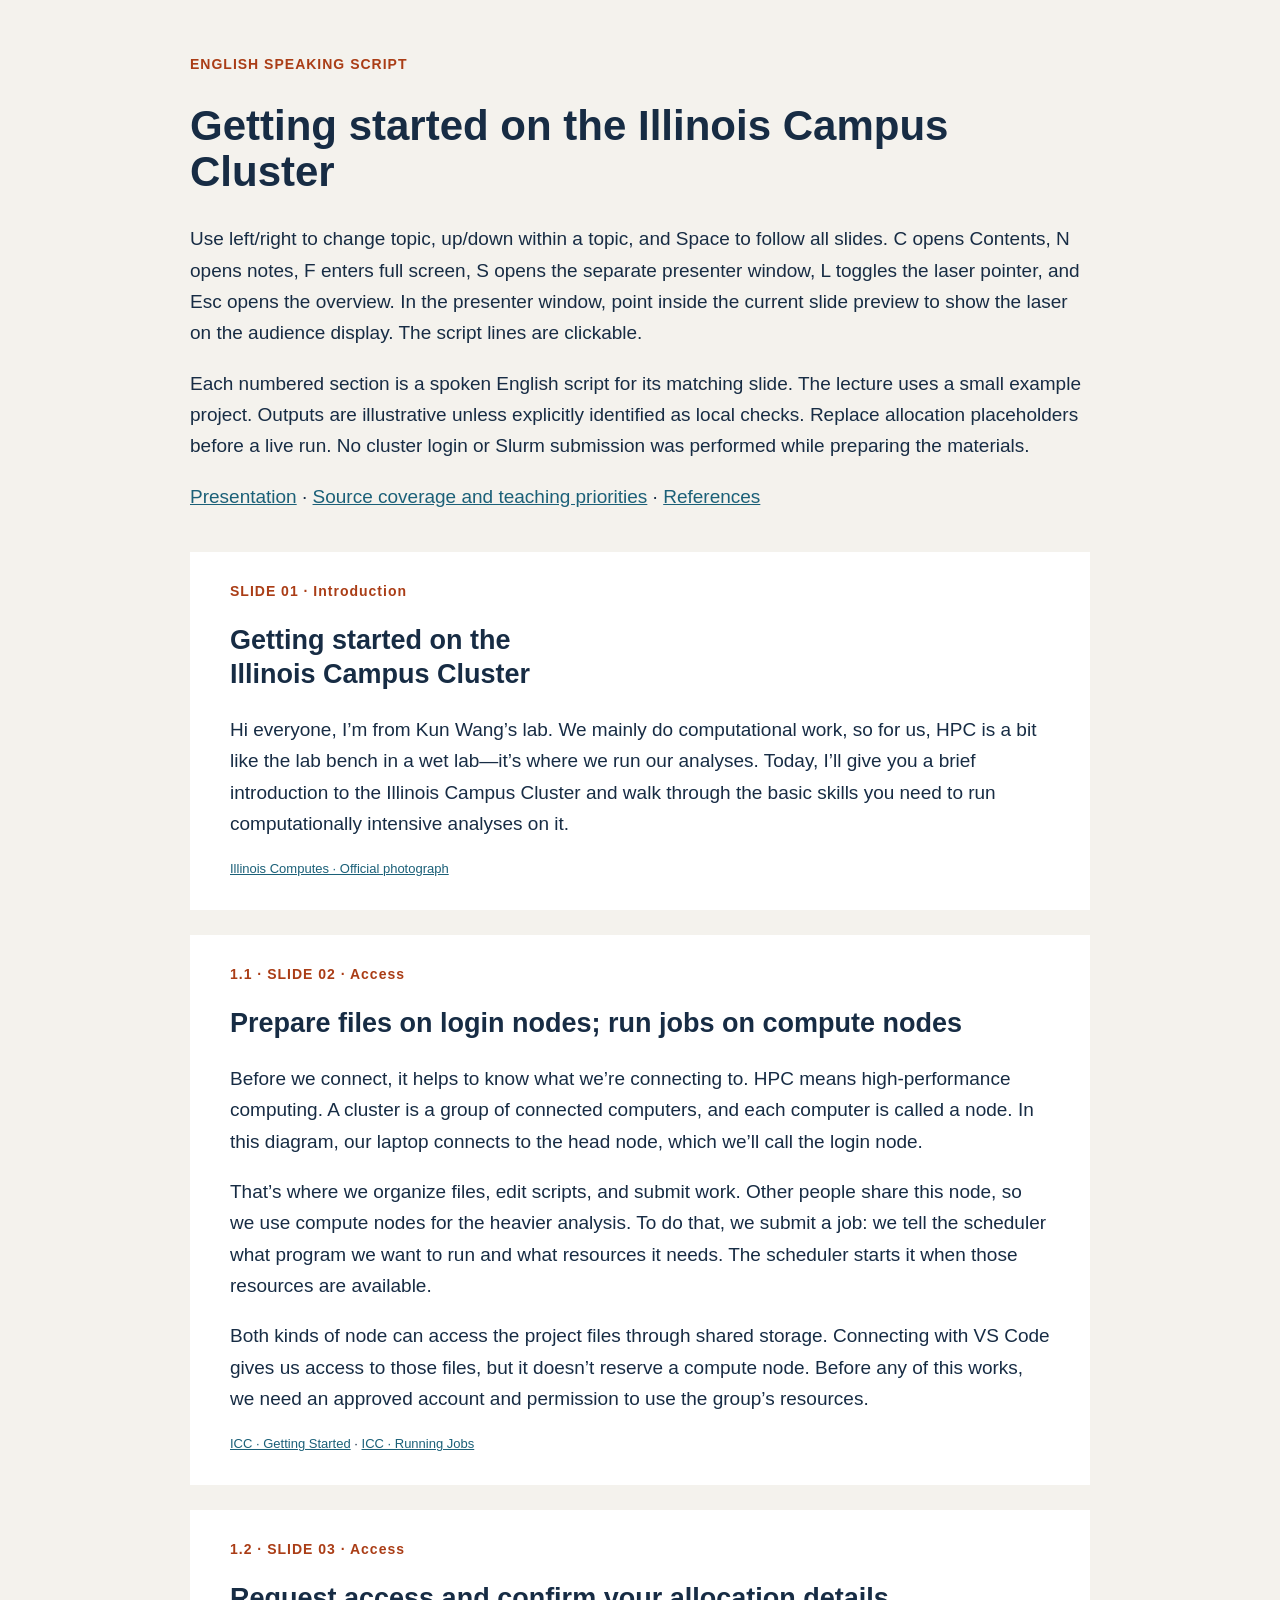
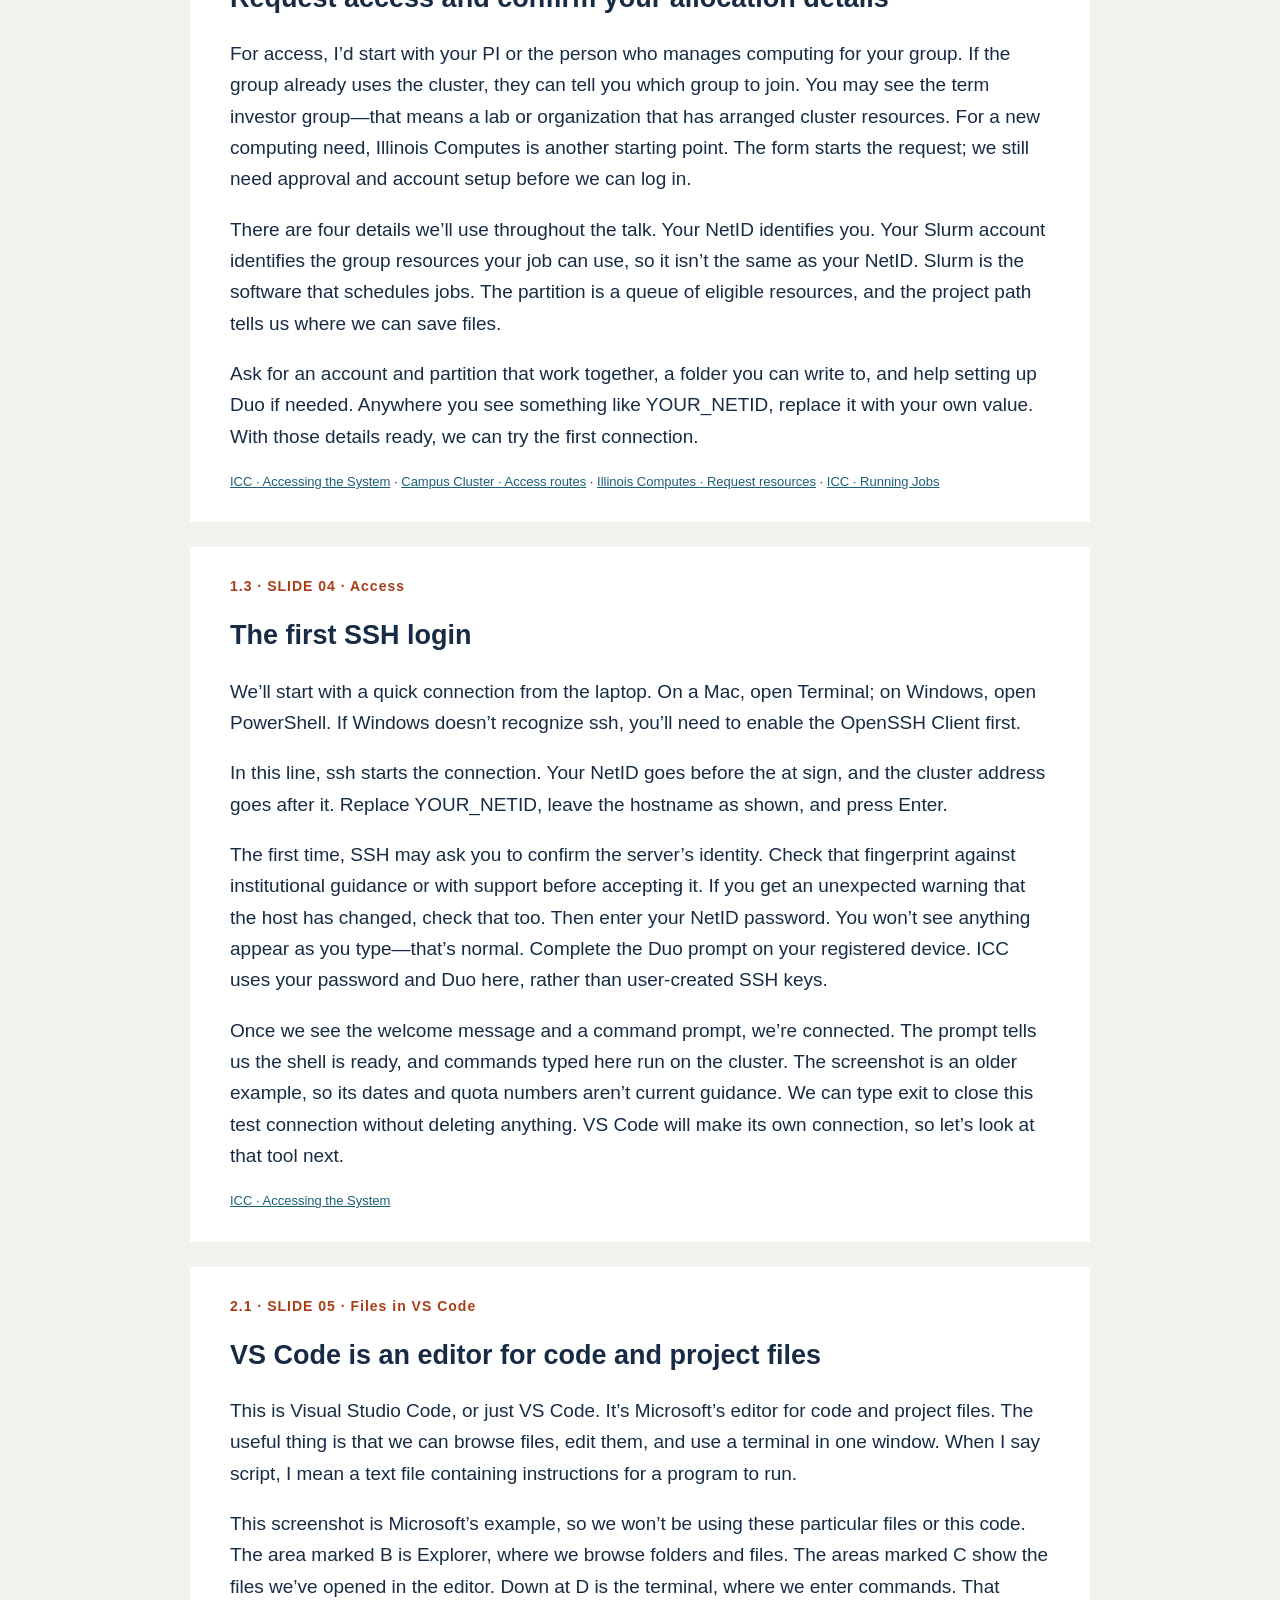
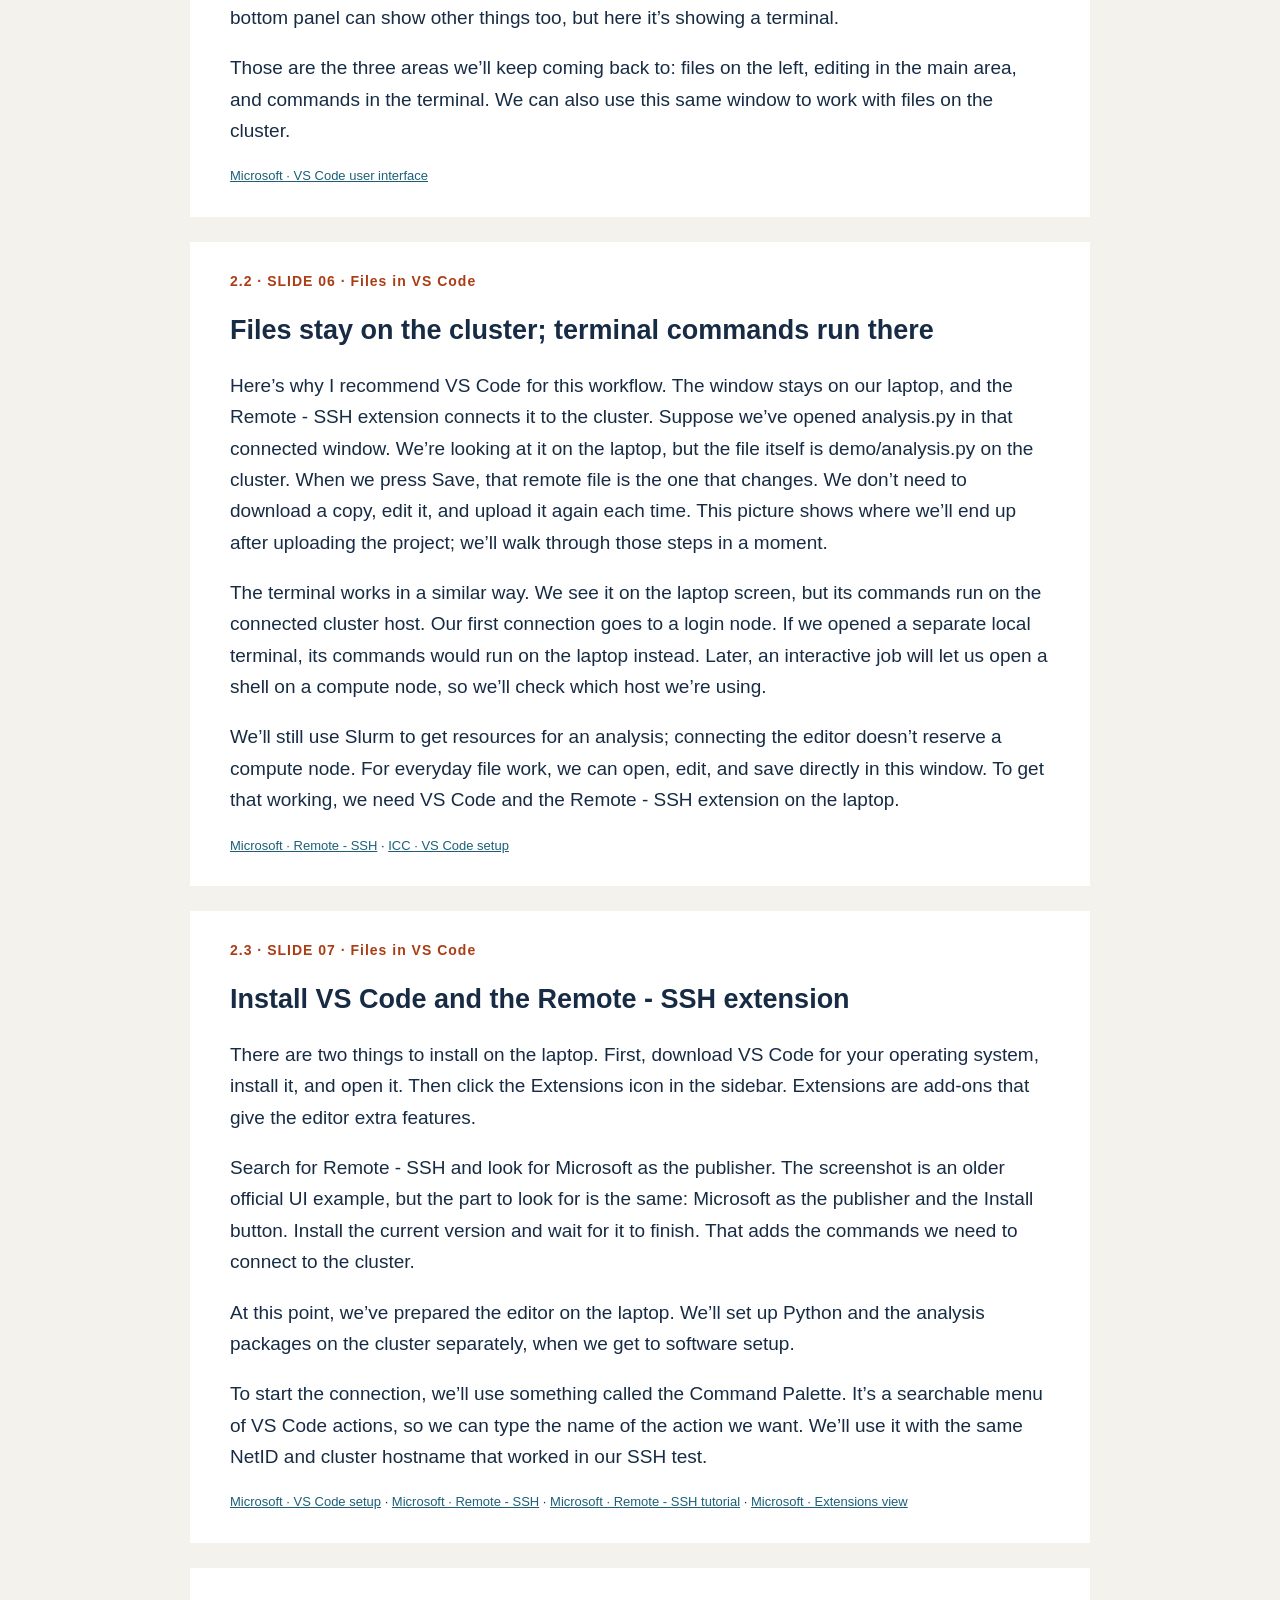
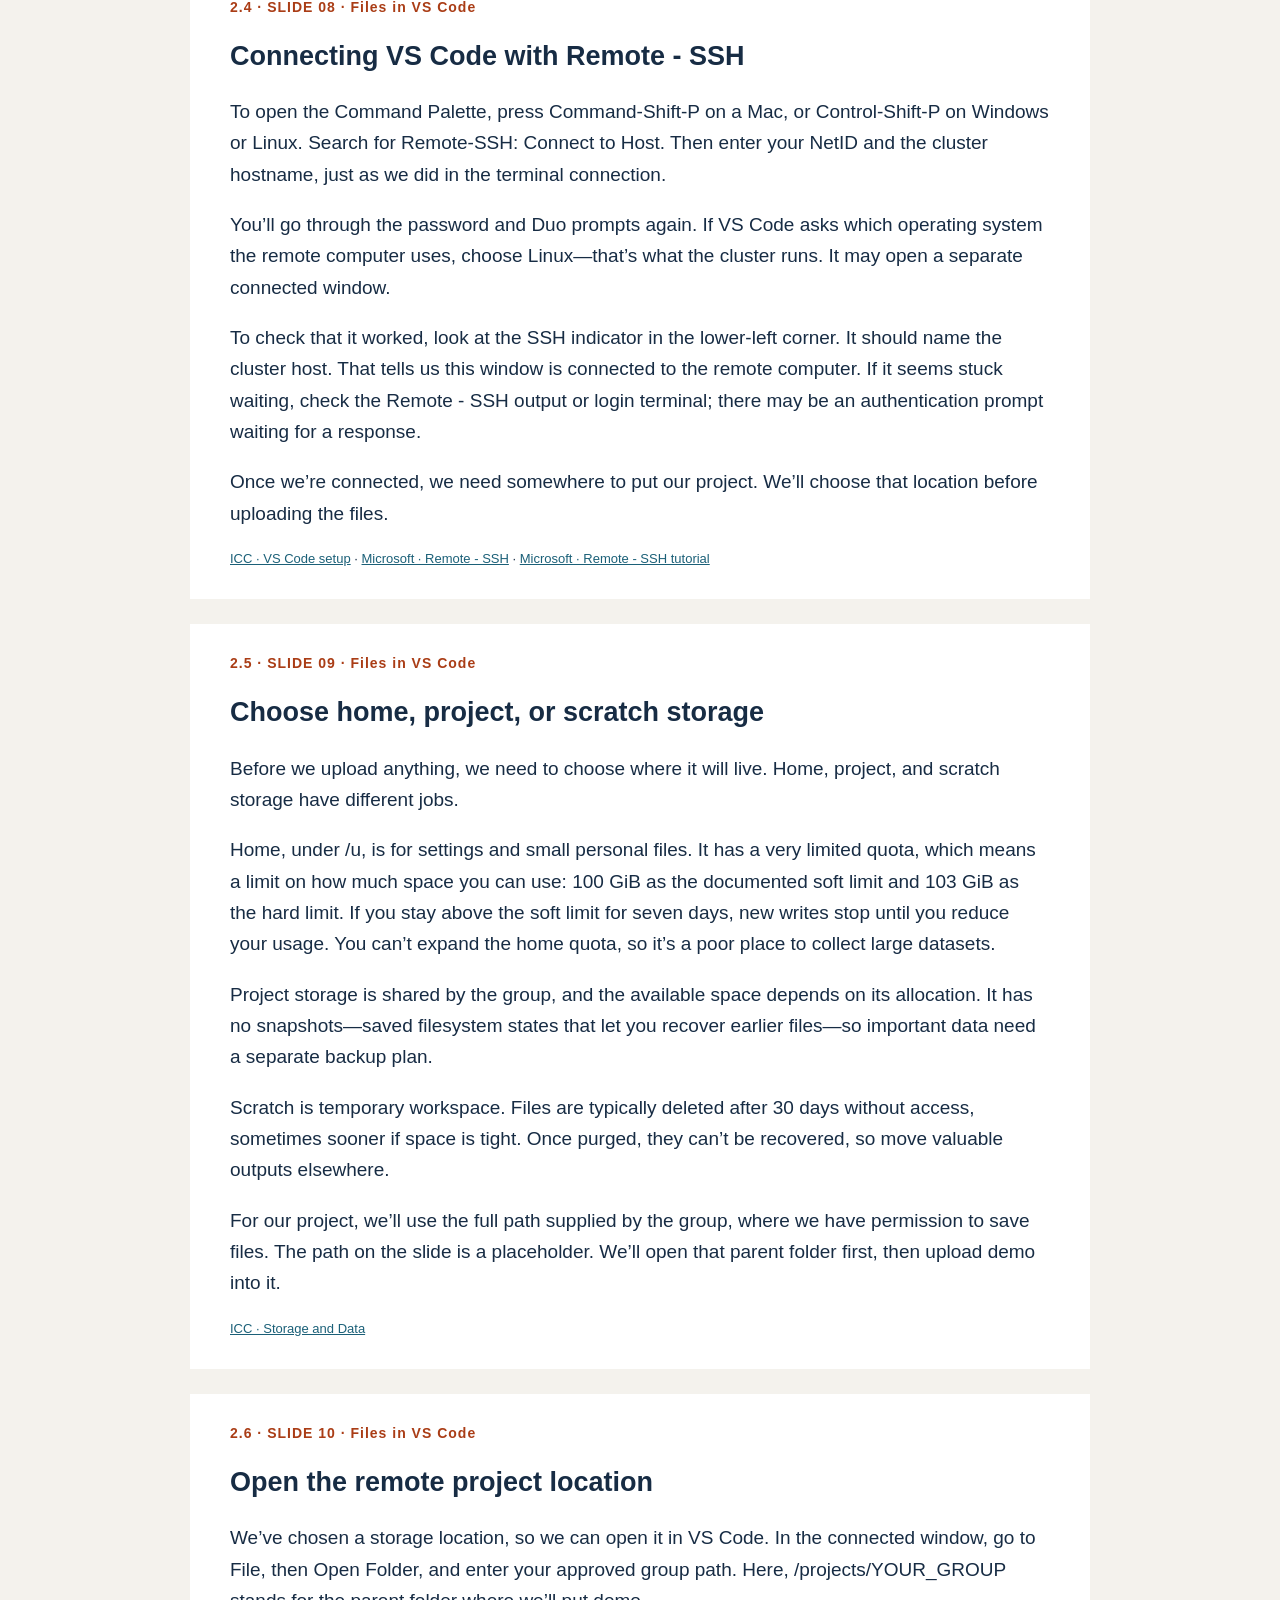
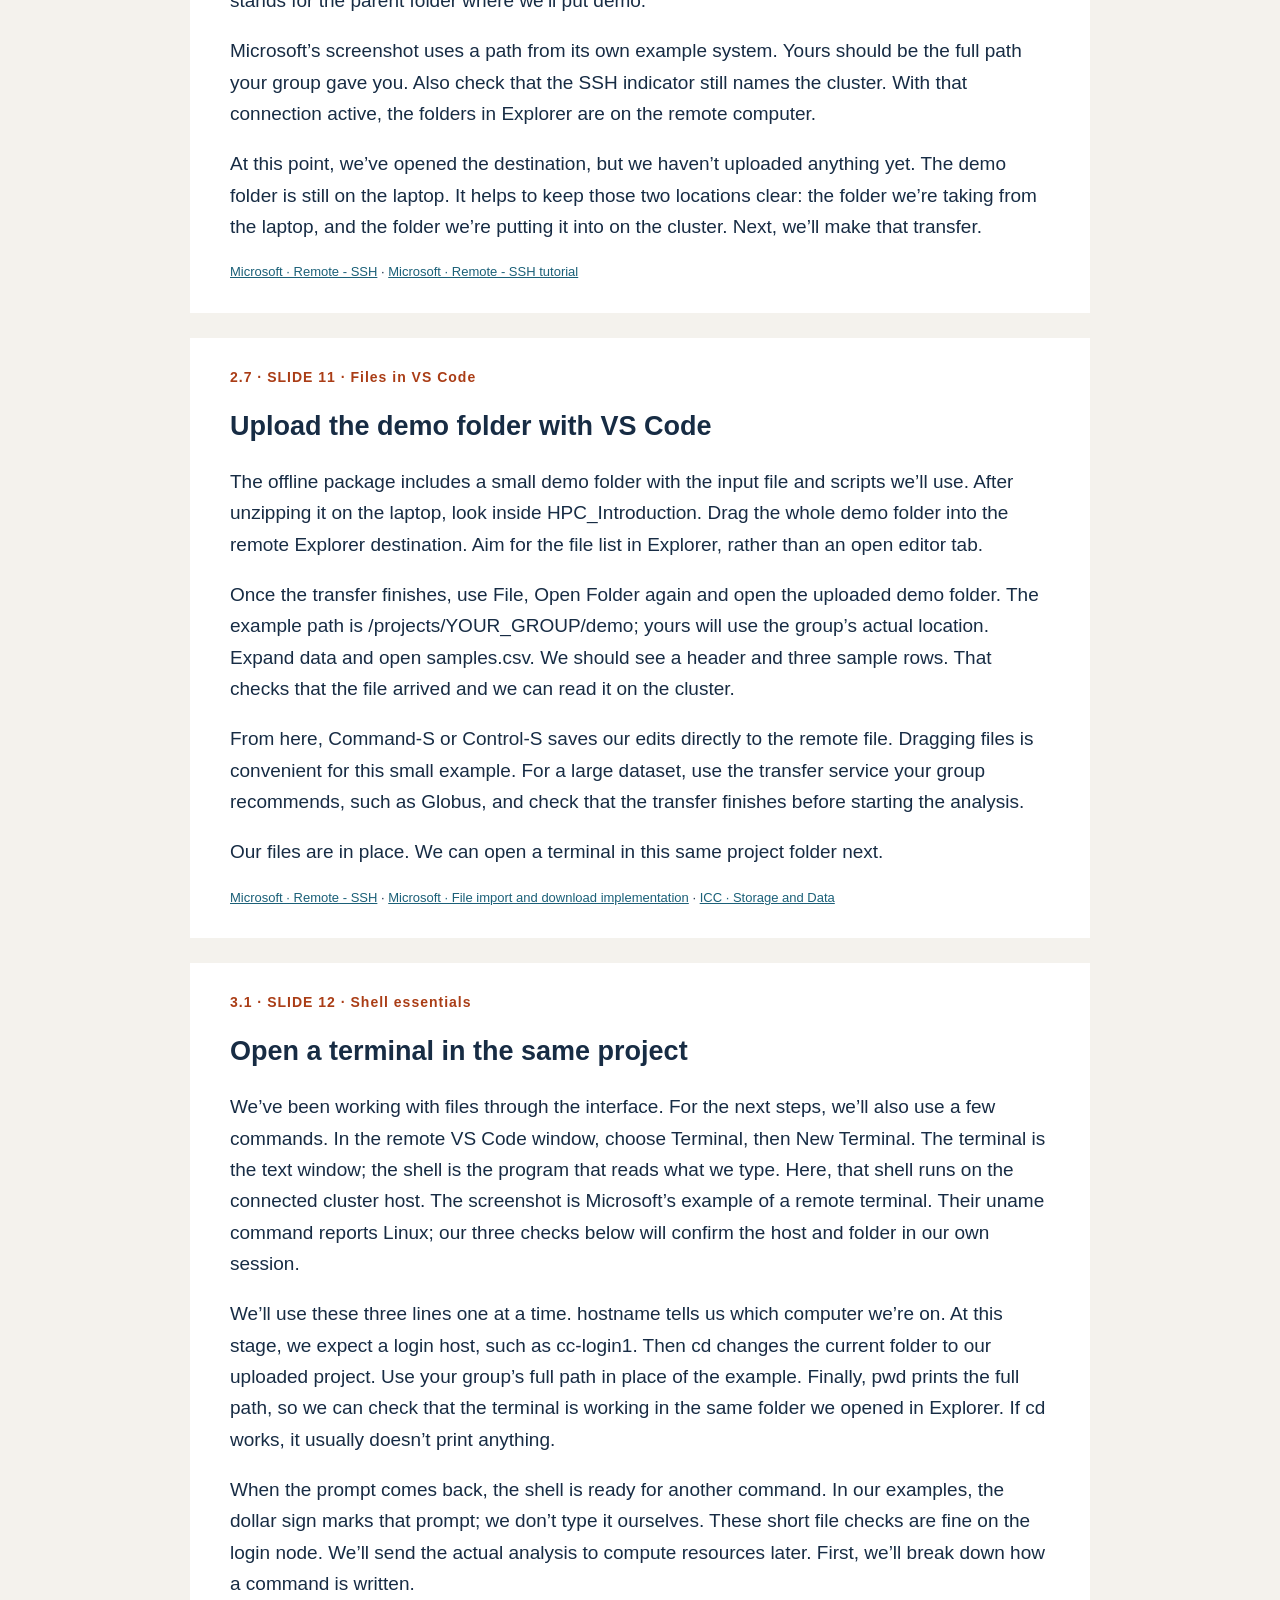
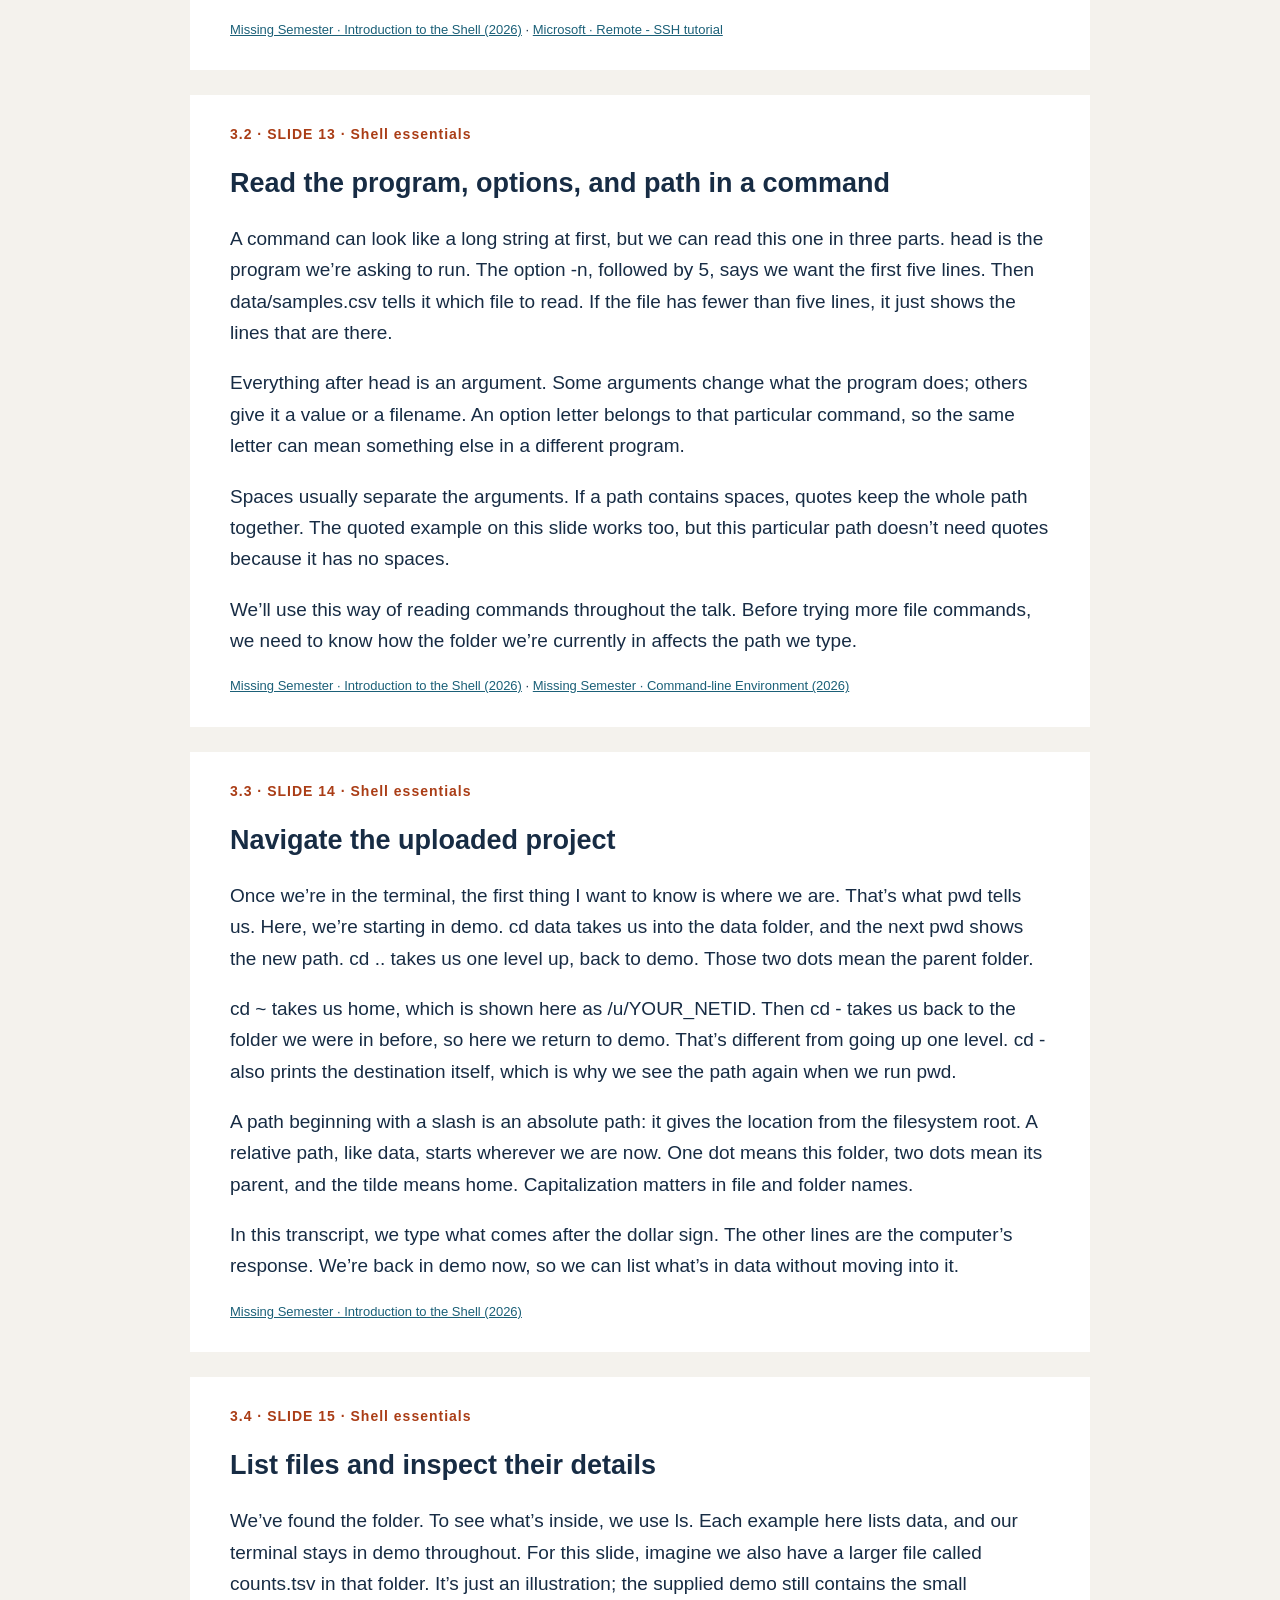
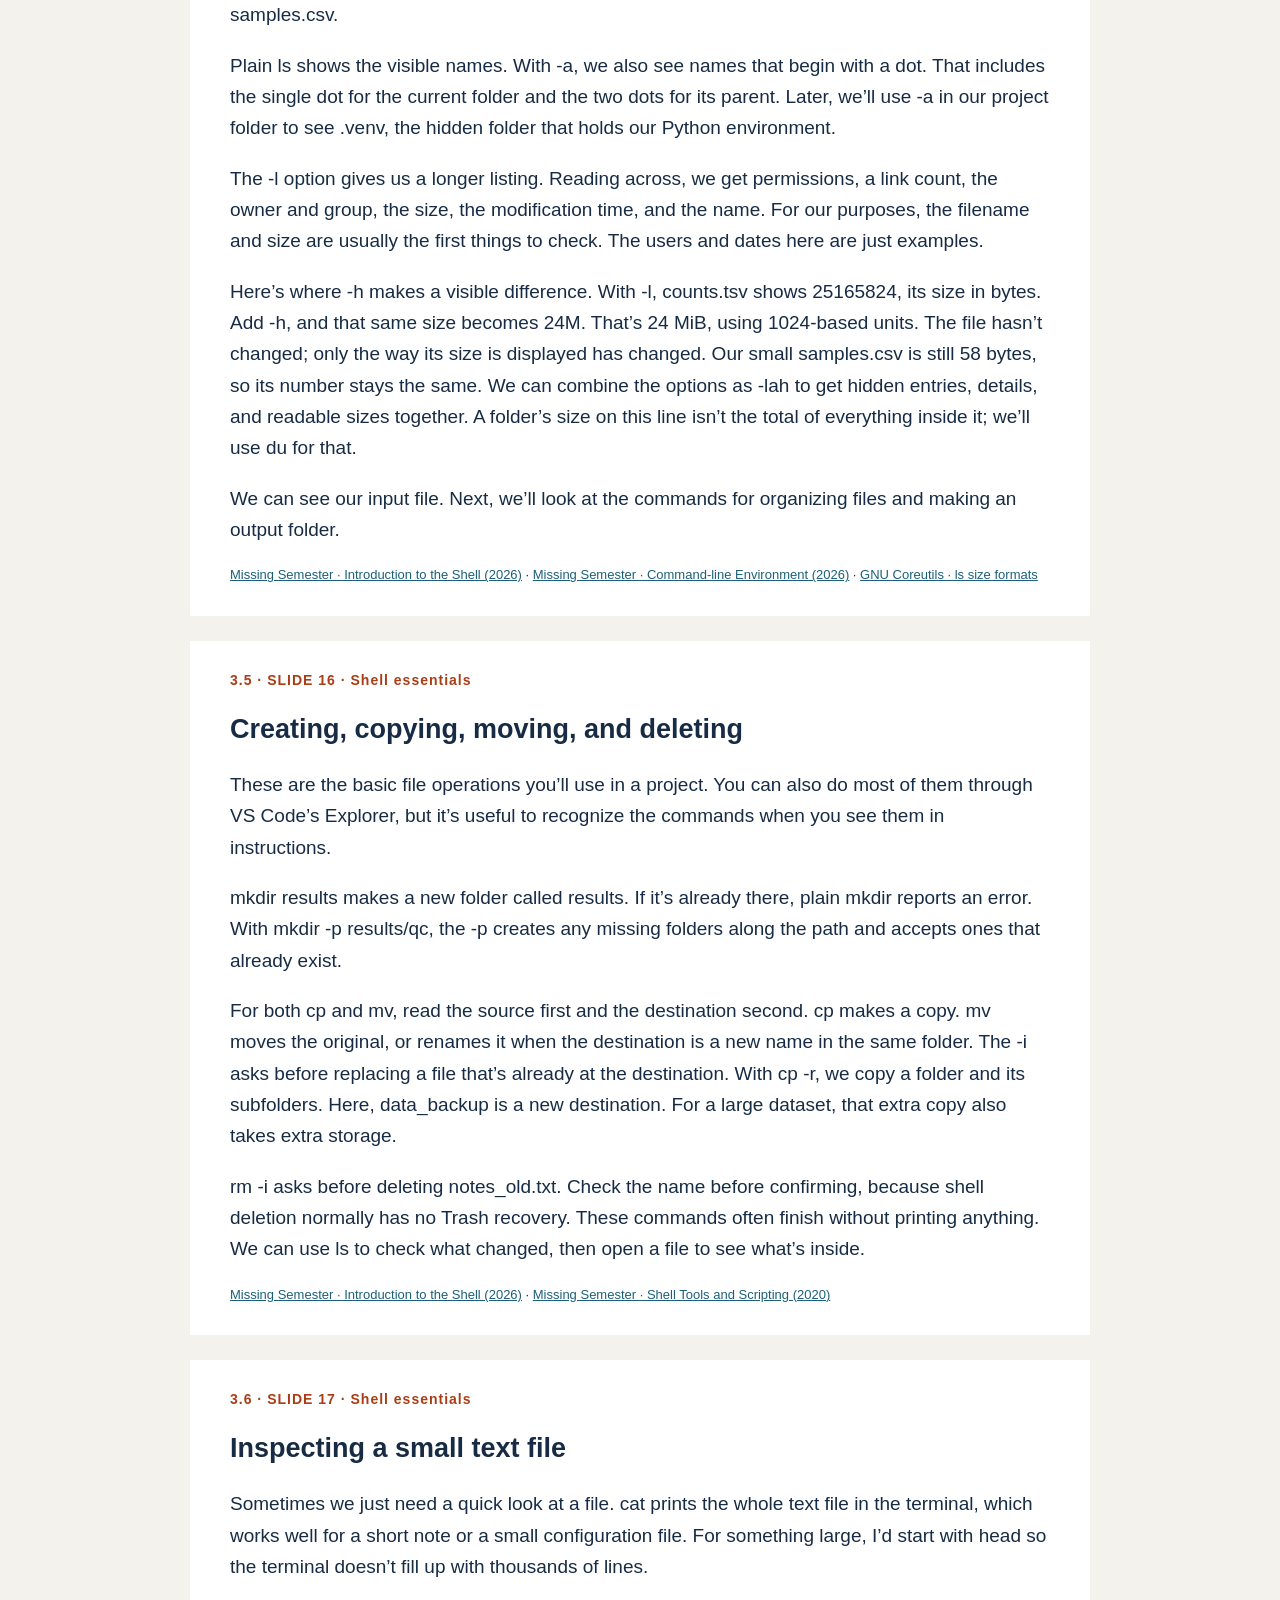
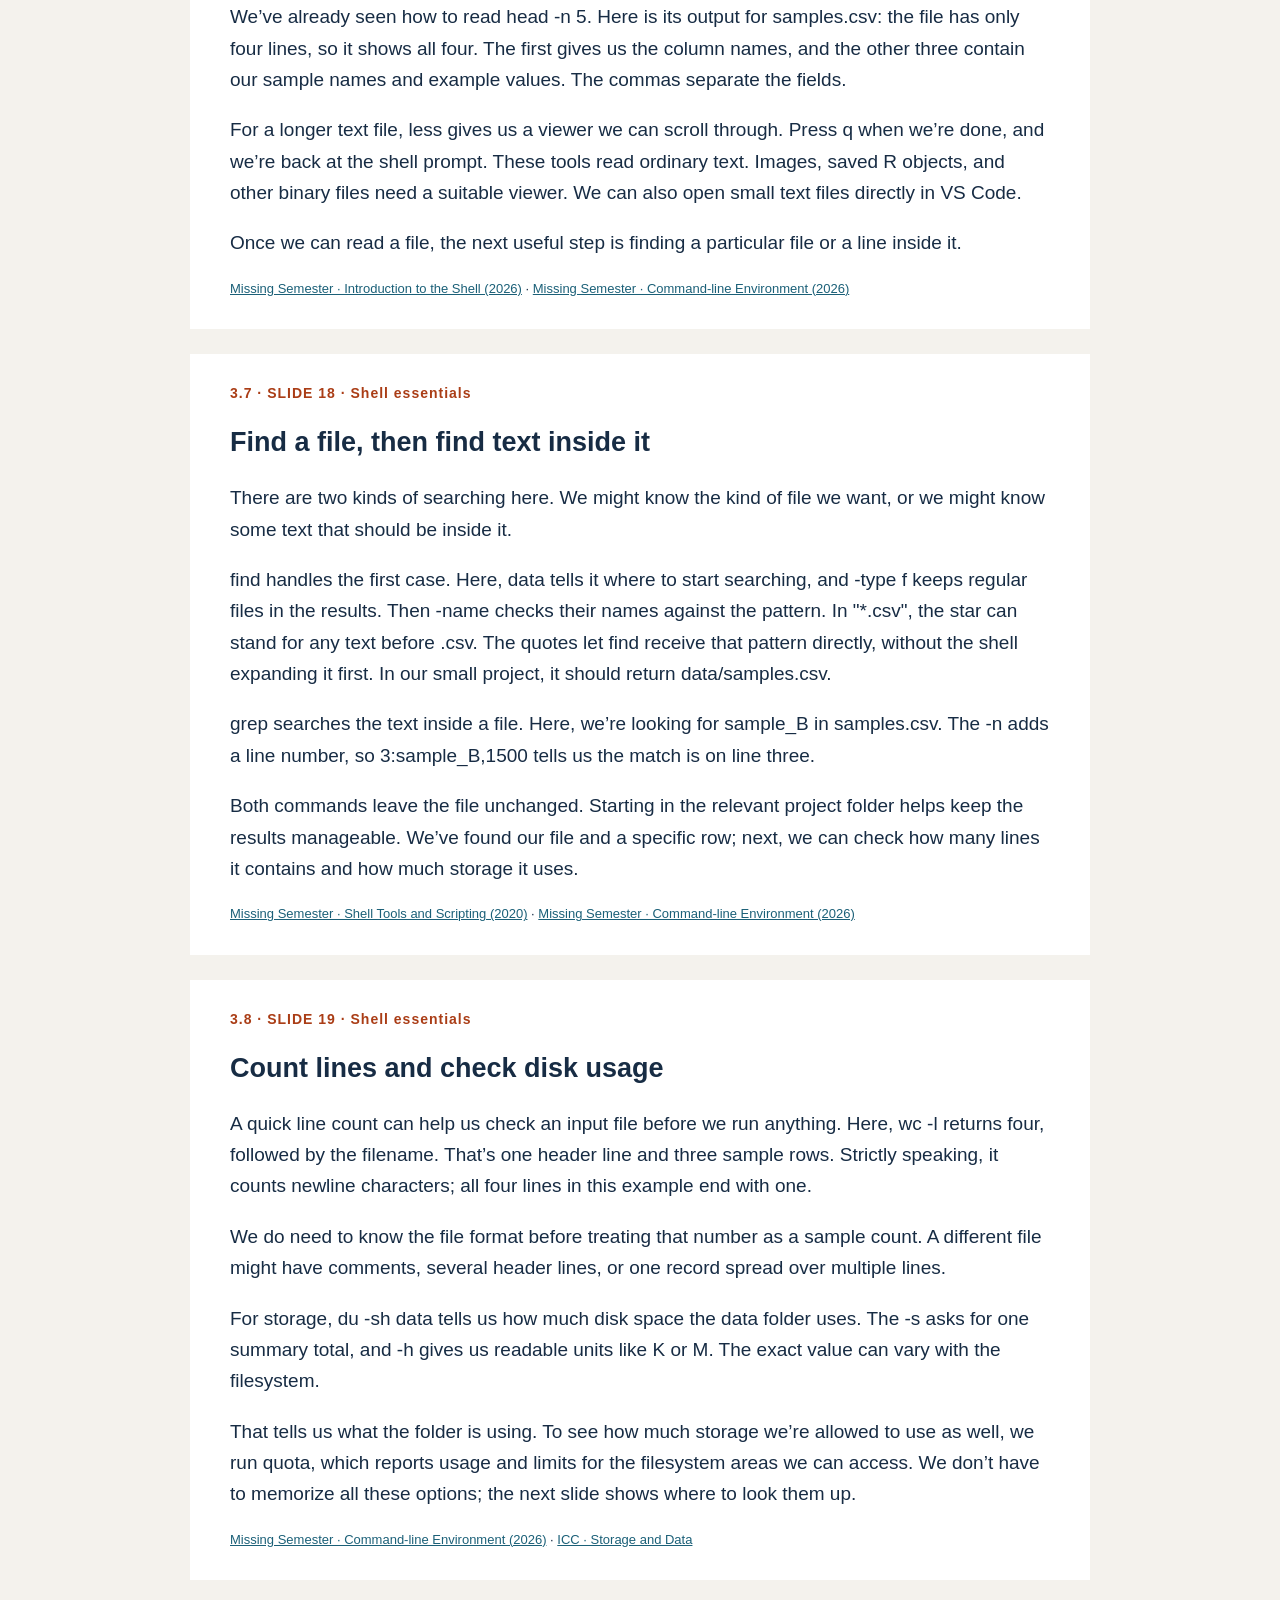
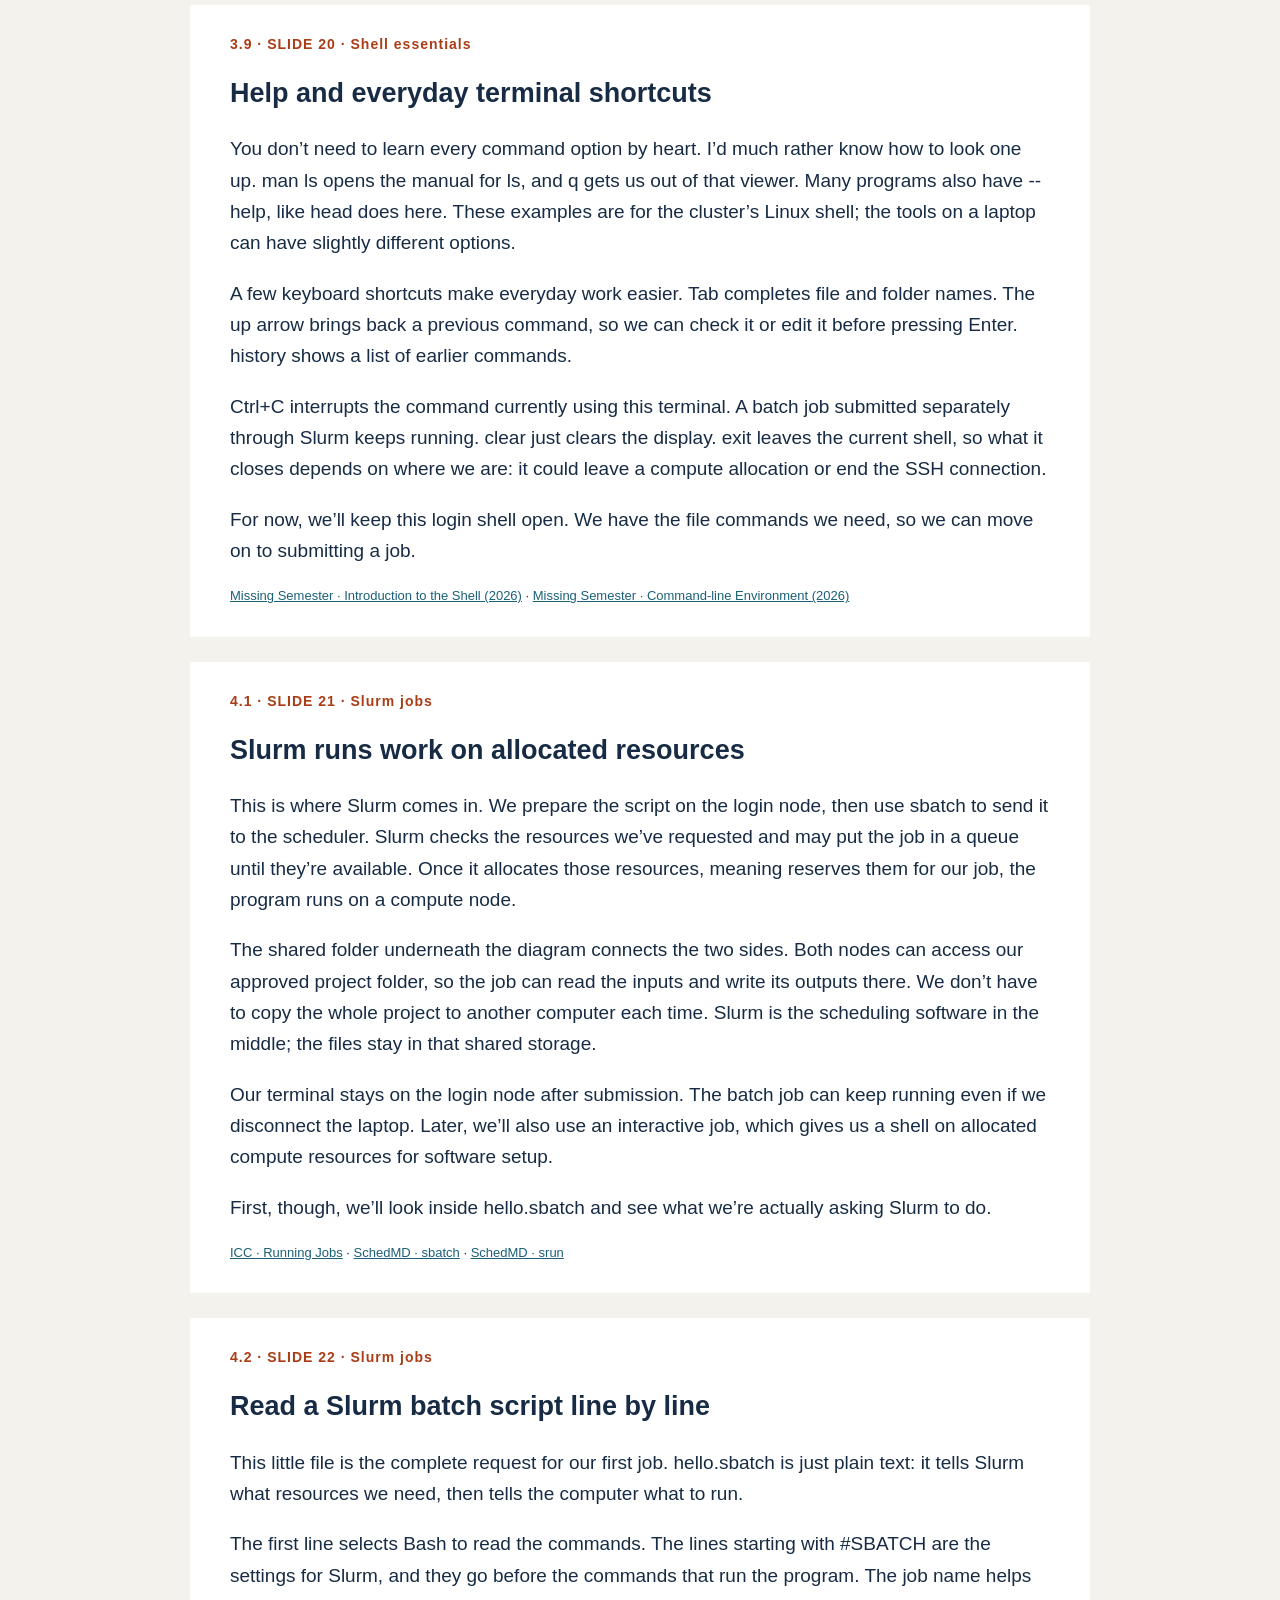
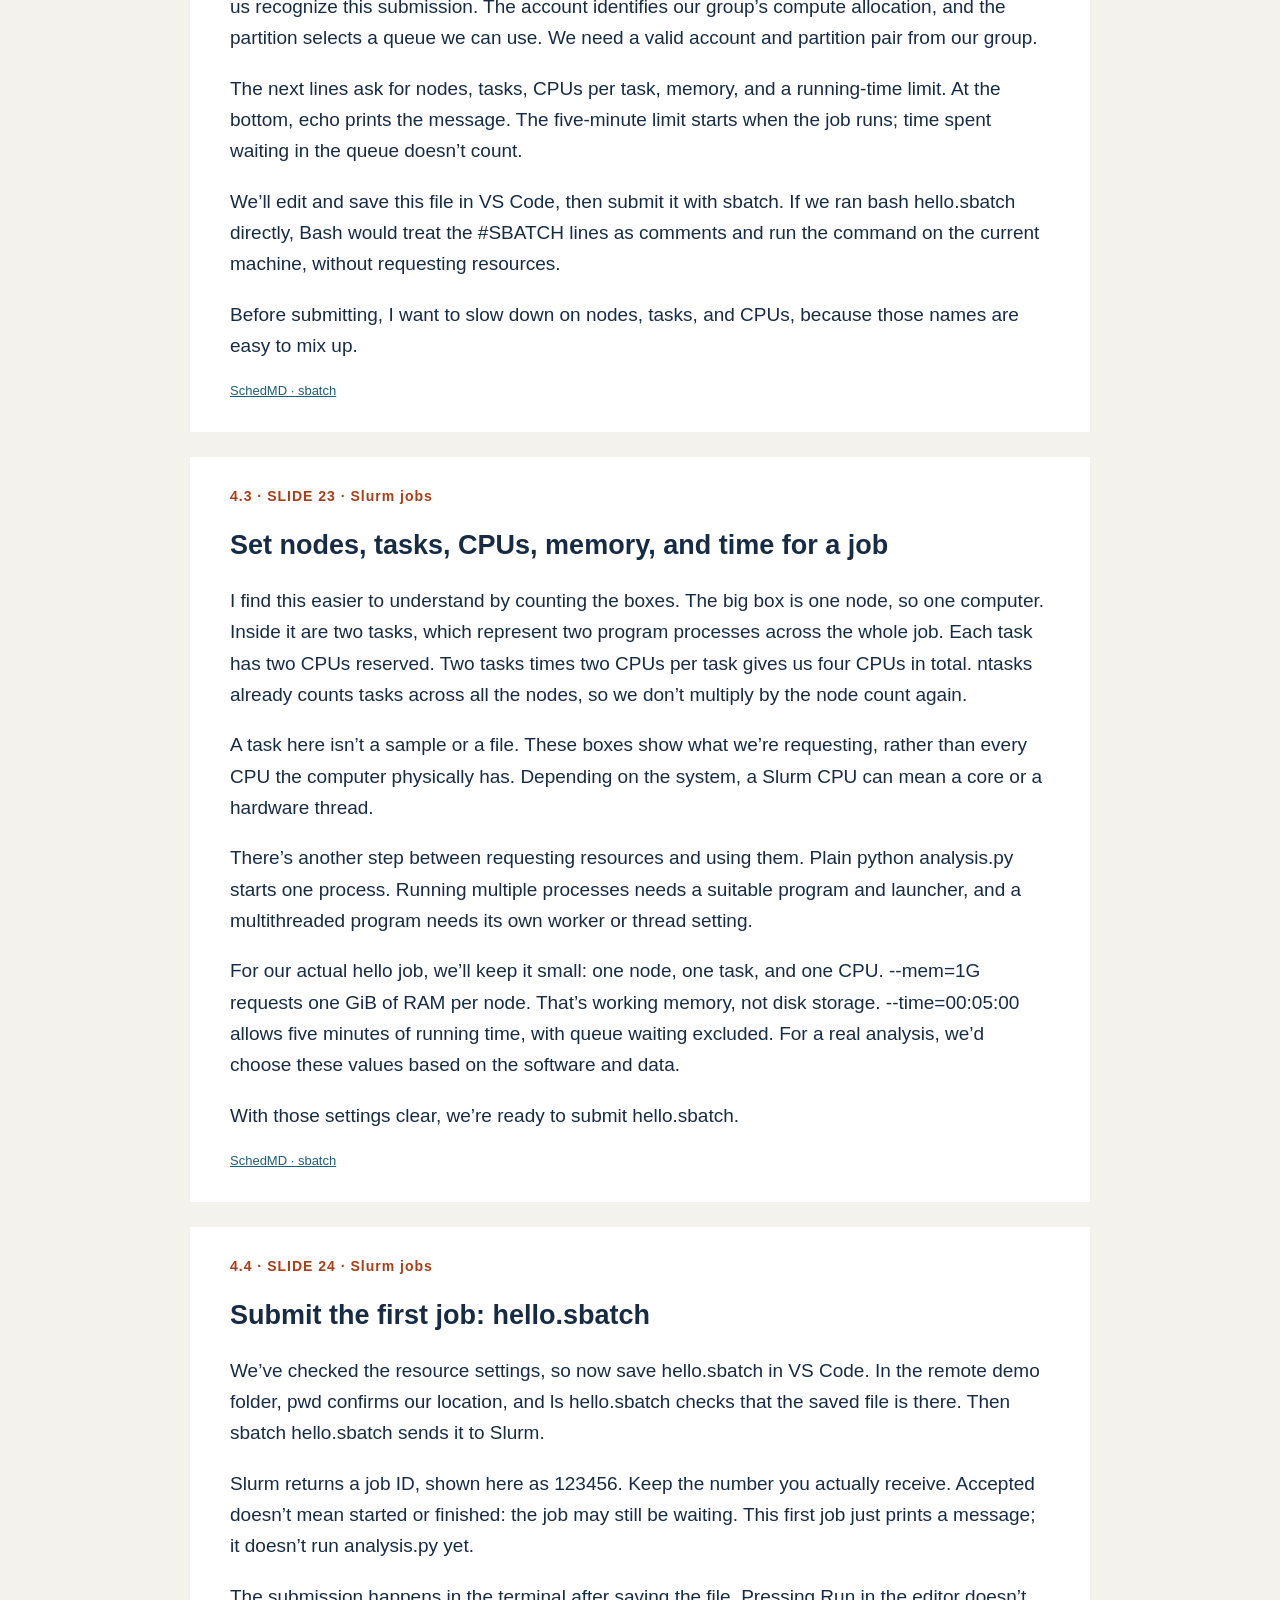
==== commit 1991e220: "Separate dense workflow pages for projection readability" ====
--- a/lecturer-notes.html
+++ b/lecturer-notes.html
@@ -1 +1 @@
-<!DOCTYPE html><html lang="en"><head><meta charset="utf-8"><title>Lecturer guide · ICC</title><style>body{font:19px/1.65 -apple-system,BlinkMacSystemFont,"Segoe UI",sans-serif;color:#172c44;background:#f4f2ed;margin:0}main{max-width:900px;margin:55px auto;padding:0 28px}h1{font-size:42px;line-height:1.1}h2{font-size:27px;line-height:1.25}article{background:#fff;padding:30px 40px;margin:25px 0;break-inside:avoid}.meta{font:700 14px/1.4 sans-serif;color:#aa3d16;letter-spacing:1px}.refs{font-size:13px}a{color:#1b6078}header{margin-bottom:40px}@media print{body{font-size:12pt;background:white}main{margin:0;max-width:none;padding:0}article{padding:12px 0;margin:0 0 22px;border-bottom:1px solid #ccc}header{break-after:page}.refs{font-size:9pt}}@page{size:A4;margin:18mm}</style></head><body><main><header><p class="meta">ENGLISH SPEAKING SCRIPT</p><h1>Getting started on the Illinois Campus Cluster</h1><p>Use left/right to change topic, up/down within a topic, and Space to follow all slides. C opens Contents, N opens notes, F enters full screen, S opens the separate presenter window, L toggles the laser pointer, and Esc opens the overview. In the presenter window, point inside the current slide preview to show the laser on the audience display. The script lines are clickable.</p><p>Each numbered section is a spoken English script for its matching slide. The lecture uses a small example project. Outputs are illustrative unless explicitly identified as local checks. Replace allocation placeholders before a live run. No cluster login or Slurm submission was performed while preparing the materials.</p><p><a href="index.html">Presentation</a> · <a href="SOURCE_REVIEW.md">Source coverage and teaching priorities</a> · <a href="SOURCES.md">References</a></p></header><article id="slide-1"><div class="meta">SLIDE 01 · Introduction</div><h2>Getting started on the<br>Illinois Campus Cluster</h2><p>Hi everyone, I’m from Kun Wang’s lab. We mainly do computational work, so for us, HPC is a bit like the lab bench in a wet lab—it’s where we run our analyses. Today, I’ll give you a brief introduction to the Illinois Campus Cluster and walk through the basic skills you need to run computationally intensive analyses on it.</p><div class="refs"><a href="https://computes.illinois.edu/" target="_blank" rel="noopener">Illinois Computes · Official photograph</a></div></article><article id="slide-2"><div class="meta">1.1 · SLIDE 02 · Access</div><h2>Prepare files on login nodes; run jobs on compute nodes</h2><p>Before we connect, it helps to know what we’re connecting to. HPC means high-performance computing. A cluster is a group of connected computers, and each computer is called a node. In this diagram, our laptop connects to the head node, which we’ll call the login node.</p><p>That’s where we organize files, edit scripts, and submit work. Other people share this node, so we use compute nodes for the heavier analysis. To do that, we submit a job: we tell the scheduler what program we want to run and what resources it needs. The scheduler starts it when those resources are available.</p><p>Both kinds of node can access the project files through shared storage. Connecting with VS Code gives us access to those files, but it doesn’t reserve a compute node. Before any of this works, we need an approved account and permission to use the group’s resources.</p><div class="refs"><a href="https://docs.ncsa.illinois.edu/systems/icc/en/latest/getting_started.html" target="_blank" rel="noopener">ICC · Getting Started</a> · <a href="https://docs.ncsa.illinois.edu/systems/icc/en/latest/user_guide/running_jobs.html" target="_blank" rel="noopener">ICC · Running Jobs</a></div></article><article id="slide-3"><div class="meta">1.2 · SLIDE 03 · Access</div><h2>Request access and confirm your allocation details</h2><p>For access, I’d start with your PI or the person who manages computing for your group. If the group already uses the cluster, they can tell you which group to join. You may see the term investor group—that means a lab or organization that has arranged cluster resources. For a new computing need, Illinois Computes is another starting point. The form starts the request; we still need approval and account setup before we can log in.</p><p>There are four details we’ll use throughout the talk. Your NetID identifies you. Your Slurm account identifies the group resources your job can use, so it isn’t the same as your NetID. Slurm is the software that schedules jobs. The partition is a queue of eligible resources, and the project path tells us where we can save files.</p><p>Ask for an account and partition that work together, a folder you can write to, and help setting up Duo if needed. Anywhere you see something like YOUR_NETID, replace it with your own value. With those details ready, we can try the first connection.</p><div class="refs"><a href="https://docs.ncsa.illinois.edu/systems/icc/en/latest/user_guide/accessing.html" target="_blank" rel="noopener">ICC · Accessing the System</a> · <a href="https://campuscluster.illinois.edu/access/" target="_blank" rel="noopener">Campus Cluster · Access routes</a> · <a href="https://computes.illinois.edu/submitrequest/" target="_blank" rel="noopener">Illinois Computes · Request resources</a> · <a href="https://docs.ncsa.illinois.edu/systems/icc/en/latest/user_guide/running_jobs.html" target="_blank" rel="noopener">ICC · Running Jobs</a></div></article><article id="slide-4"><div class="meta">1.3 · SLIDE 04 · Access</div><h2>The first SSH login</h2><p>We’ll start with a quick connection from the laptop. On a Mac, open Terminal; on Windows, open PowerShell. If Windows doesn’t recognize ssh, you’ll need to enable the OpenSSH Client first.</p><p>In this line, ssh starts the connection. Your NetID goes before the at sign, and the cluster address goes after it. Replace YOUR_NETID, leave the hostname as shown, and press Enter.</p><p>The first time, SSH may ask you to confirm the server’s identity. Check that fingerprint against institutional guidance or with support before accepting it. If you get an unexpected warning that the host has changed, check that too. Then enter your NetID password. You won’t see anything appear as you type—that’s normal. Complete the Duo prompt on your registered device. ICC uses your password and Duo here, rather than user-created SSH keys.</p><p>Once we see the welcome message and a command prompt, we’re connected. The prompt tells us the shell is ready, and commands typed here run on the cluster. The screenshot is an older example, so its dates and quota numbers aren’t current guidance. We can type exit to close this test connection without deleting anything. VS Code will make its own connection, so let’s look at that tool next.</p><div class="refs"><a href="https://docs.ncsa.illinois.edu/systems/icc/en/latest/user_guide/accessing.html" target="_blank" rel="noopener">ICC · Accessing the System</a></div></article><article id="slide-5"><div class="meta">2.1 · SLIDE 05 · Files in VS Code</div><h2>VS Code is an editor for code and project files</h2><p>This is Visual Studio Code, or just VS Code. It’s Microsoft’s editor for code and project files. The useful thing is that we can browse files, edit them, and use a terminal in one window. When I say script, I mean a text file containing instructions for a program to run.</p><p>This screenshot is Microsoft’s example, so we won’t be using these particular files or this code. The area marked B is Explorer, where we browse folders and files. The areas marked C show the files we’ve opened in the editor. Down at D is the terminal, where we enter commands. That bottom panel can show other things too, but here it’s showing a terminal.</p><p>Those are the three areas we’ll keep coming back to: files on the left, editing in the main area, and commands in the terminal. We can also use this same window to work with files on the cluster.</p><div class="refs"><a href="https://code.visualstudio.com/docs/editing/getting-started/userinterface" target="_blank" rel="noopener">Microsoft · VS Code user interface</a></div></article><article id="slide-6"><div class="meta">2.2 · SLIDE 06 · Files in VS Code</div><h2>Files stay on the cluster; terminal commands run there</h2><p>Here’s why I recommend VS Code for this workflow. The window stays on our laptop, and the Remote - SSH extension connects it to the cluster. Suppose we’ve opened analysis.py in that connected window. We’re looking at it on the laptop, but the file itself is demo/analysis.py on the cluster. When we press Save, that remote file is the one that changes. We don’t need to download a copy, edit it, and upload it again each time. This picture shows where we’ll end up after uploading the project; we’ll walk through those steps in a moment.</p><p>The terminal works in a similar way. We see it on the laptop screen, but its commands run on the connected cluster host. Our first connection goes to a login node. If we opened a separate local terminal, its commands would run on the laptop instead. Later, an interactive job will let us open a shell on a compute node, so we’ll check which host we’re using.</p><p>We’ll still use Slurm to get resources for an analysis; connecting the editor doesn’t reserve a compute node. For everyday file work, we can open, edit, and save directly in this window. To get that working, we need VS Code and the Remote - SSH extension on the laptop.</p><div class="refs"><a href="https://code.visualstudio.com/docs/remote/ssh" target="_blank" rel="noopener">Microsoft · Remote - SSH</a> · <a href="https://docs.ncsa.illinois.edu/systems/icc/en/latest/user_guide/prog_env.html#visual-studio-code" target="_blank" rel="noopener">ICC · VS Code setup</a></div></article><article id="slide-7"><div class="meta">2.3 · SLIDE 07 · Files in VS Code</div><h2>Install VS Code and the Remote - SSH extension</h2><p>There are two things to install on the laptop. First, download VS Code for your operating system, install it, and open it. Then click the Extensions icon in the sidebar. Extensions are add-ons that give the editor extra features.</p><p>Search for Remote - SSH and look for Microsoft as the publisher. The screenshot is an older official UI example, but the part to look for is the same: Microsoft as the publisher and the Install button. Install the current version and wait for it to finish. That adds the commands we need to connect to the cluster.</p><p>At this point, we’ve prepared the editor on the laptop. We’ll set up Python and the analysis packages on the cluster separately, when we get to software setup.</p><p>To start the connection, we’ll use something called the Command Palette. It’s a searchable menu of VS Code actions, so we can type the name of the action we want. We’ll use it with the same NetID and cluster hostname that worked in our SSH test.</p><div class="refs"><a href="https://code.visualstudio.com/docs/setup/setup-overview" target="_blank" rel="noopener">Microsoft · VS Code setup</a> · <a href="https://code.visualstudio.com/docs/remote/ssh" target="_blank" rel="noopener">Microsoft · Remote - SSH</a> · <a href="https://code.visualstudio.com/docs/remote/ssh-tutorial" target="_blank" rel="noopener">Microsoft · Remote - SSH tutorial</a> · <a href="https://code.visualstudio.com/docs/configure/extensions/extension-marketplace" target="_blank" rel="noopener">Microsoft · Extensions view</a></div></article><article id="slide-8"><div class="meta">2.4 · SLIDE 08 · Files in VS Code</div><h2>Connecting VS Code with Remote - SSH</h2><p>To open the Command Palette, press Command-Shift-P on a Mac, or Control-Shift-P on Windows or Linux. Search for Remote-SSH: Connect to Host. Then enter your NetID and the cluster hostname, just as we did in the terminal connection.</p><p>You’ll go through the password and Duo prompts again. If VS Code asks which operating system the remote computer uses, choose Linux—that’s what the cluster runs. It may open a separate connected window.</p><p>To check that it worked, look at the SSH indicator in the lower-left corner. It should name the cluster host. That tells us this window is connected to the remote computer. If it seems stuck waiting, check the Remote - SSH output or login terminal; there may be an authentication prompt waiting for a response.</p><p>Once we’re connected, we need somewhere to put our project. We’ll choose that location before uploading the files.</p><div class="refs"><a href="https://docs.ncsa.illinois.edu/systems/icc/en/latest/user_guide/prog_env.html#visual-studio-code" target="_blank" rel="noopener">ICC · VS Code setup</a> · <a href="https://code.visualstudio.com/docs/remote/ssh" target="_blank" rel="noopener">Microsoft · Remote - SSH</a> · <a href="https://code.visualstudio.com/docs/remote/ssh-tutorial" target="_blank" rel="noopener">Microsoft · Remote - SSH tutorial</a></div></article><article id="slide-9"><div class="meta">2.5 · SLIDE 09 · Files in VS Code</div><h2>Choose home, project, or scratch storage</h2><p>Before we upload anything, we need to choose where it will live. Home, project, and scratch storage have different jobs.</p><p>Home, under /u, is for settings and small personal files. It has a very limited quota, which means a limit on how much space you can use: 100 GiB as the documented soft limit and 103 GiB as the hard limit. If you stay above the soft limit for seven days, new writes stop until you reduce your usage. You can’t expand the home quota, so it’s a poor place to collect large datasets.</p><p>Project storage is shared by the group, and the available space depends on its allocation. It has no snapshots—saved filesystem states that let you recover earlier files—so important data need a separate backup plan.</p><p>Scratch is temporary workspace. Files are typically deleted after 30 days without access, sometimes sooner if space is tight. Once purged, they can’t be recovered, so move valuable outputs elsewhere.</p><p>For our project, we’ll use the full path supplied by the group, where we have permission to save files. The path on the slide is a placeholder. We’ll open that parent folder first, then upload demo into it.</p><div class="refs"><a href="https://docs.ncsa.illinois.edu/systems/icc/en/latest/user_guide/storage_data.html" target="_blank" rel="noopener">ICC · Storage and Data</a></div></article><article id="slide-10"><div class="meta">2.6 · SLIDE 10 · Files in VS Code</div><h2>Open the remote project location</h2><p>We’ve chosen a storage location, so we can open it in VS Code. In the connected window, go to File, then Open Folder, and enter your approved group path. Here, /projects/YOUR_GROUP stands for the parent folder where we’ll put demo.</p><p>Microsoft’s screenshot uses a path from its own example system. Yours should be the full path your group gave you. Also check that the SSH indicator still names the cluster. With that connection active, the folders in Explorer are on the remote computer.</p><p>At this point, we’ve opened the destination, but we haven’t uploaded anything yet. The demo folder is still on the laptop. It helps to keep those two locations clear: the folder we’re taking from the laptop, and the folder we’re putting it into on the cluster. Next, we’ll make that transfer.</p><div class="refs"><a href="https://code.visualstudio.com/docs/remote/ssh" target="_blank" rel="noopener">Microsoft · Remote - SSH</a> · <a href="https://code.visualstudio.com/docs/remote/ssh-tutorial" target="_blank" rel="noopener">Microsoft · Remote - SSH tutorial</a></div></article><article id="slide-11"><div class="meta">2.7 · SLIDE 11 · Files in VS Code</div><h2>Upload the demo folder with VS Code</h2><p>The offline package includes a small demo folder with the input file and scripts we’ll use. After unzipping it on the laptop, look inside HPC_Introduction. Drag the whole demo folder into the remote Explorer destination. Aim for the file list in Explorer, rather than an open editor tab.</p><p>Once the transfer finishes, use File, Open Folder again and open the uploaded demo folder. The example path is /projects/YOUR_GROUP/demo; yours will use the group’s actual location. Expand data and open samples.csv. We should see a header and three sample rows. That checks that the file arrived and we can read it on the cluster.</p><p>From here, Command-S or Control-S saves our edits directly to the remote file. Dragging files is convenient for this small example. For a large dataset, use the transfer service your group recommends, such as Globus, and check that the transfer finishes before starting the analysis.</p><p>Our files are in place. We can open a terminal in this same project folder next.</p><div class="refs"><a href="https://code.visualstudio.com/docs/remote/ssh" target="_blank" rel="noopener">Microsoft · Remote - SSH</a> · <a href="https://github.com/microsoft/vscode/blob/main/src/vs/workbench/contrib/files/browser/fileImportExport.ts" target="_blank" rel="noopener">Microsoft · File import and download implementation</a> · <a href="https://docs.ncsa.illinois.edu/systems/icc/en/latest/user_guide/storage_data.html" target="_blank" rel="noopener">ICC · Storage and Data</a></div></article><article id="slide-12"><div class="meta">3.1 · SLIDE 12 · Shell essentials</div><h2>Open a terminal in the same project</h2><p>We’ve been working with files through the interface. For the next steps, we’ll also use a few commands. In the remote VS Code window, choose Terminal, then New Terminal. The terminal is the text window; the shell is the program that reads what we type. Here, that shell runs on the connected cluster host. The screenshot is Microsoft’s example of a remote terminal. Their uname command reports Linux; our three checks below will confirm the host and folder in our own session.</p><p>We’ll use these three lines one at a time. hostname tells us which computer we’re on. At this stage, we expect a login host, such as cc-login1. Then cd changes the current folder to our uploaded project. Use your group’s full path in place of the example. Finally, pwd prints the full path, so we can check that the terminal is working in the same folder we opened in Explorer. If cd works, it usually doesn’t print anything.</p><p>When the prompt comes back, the shell is ready for another command. In our examples, the dollar sign marks that prompt; we don’t type it ourselves. These short file checks are fine on the login node. We’ll send the actual analysis to compute resources later. First, we’ll break down how a command is written.</p><div class="refs"><a href="https://missing.csail.mit.edu/2026/course-shell/" target="_blank" rel="noopener">Missing Semester · Introduction to the Shell (2026)</a> · <a href="https://code.visualstudio.com/docs/remote/ssh-tutorial" target="_blank" rel="noopener">Microsoft · Remote - SSH tutorial</a></div></article><article id="slide-13"><div class="meta">3.2 · SLIDE 13 · Shell essentials</div><h2>Read the program, options, and path in a command</h2><p>A command can look like a long string at first, but we can read this one in three parts. head is the program we’re asking to run. The option -n, followed by 5, says we want the first five lines. Then data/samples.csv tells it which file to read. If the file has fewer than five lines, it just shows the lines that are there.</p><p>Everything after head is an argument. Some arguments change what the program does; others give it a value or a filename. An option letter belongs to that particular command, so the same letter can mean something else in a different program.</p><p>Spaces usually separate the arguments. If a path contains spaces, quotes keep the whole path together. The quoted example on this slide works too, but this particular path doesn’t need quotes because it has no spaces.</p><p>We’ll use this way of reading commands throughout the talk. Before trying more file commands, we need to know how the folder we’re currently in affects the path we type.</p><div class="refs"><a href="https://missing.csail.mit.edu/2026/course-shell/" target="_blank" rel="noopener">Missing Semester · Introduction to the Shell (2026)</a> · <a href="https://missing.csail.mit.edu/2026/command-line-environment/" target="_blank" rel="noopener">Missing Semester · Command-line Environment (2026)</a></div></article><article id="slide-14"><div class="meta">3.3 · SLIDE 14 · Shell essentials</div><h2>Navigate the uploaded project</h2><p>Once we’re in the terminal, the first thing I want to know is where we are. That’s what pwd tells us. Here, we’re starting in demo. cd data takes us into the data folder, and the next pwd shows the new path. cd .. takes us one level up, back to demo. Those two dots mean the parent folder.</p><p>cd ~ takes us home, which is shown here as /u/YOUR_NETID. Then cd - takes us back to the folder we were in before, so here we return to demo. That’s different from going up one level. cd - also prints the destination itself, which is why we see the path again when we run pwd.</p><p>A path beginning with a slash is an absolute path: it gives the location from the filesystem root. A relative path, like data, starts wherever we are now. One dot means this folder, two dots mean its parent, and the tilde means home. Capitalization matters in file and folder names.</p><p>In this transcript, we type what comes after the dollar sign. The other lines are the computer’s response. We’re back in demo now, so we can list what’s in data without moving into it.</p><div class="refs"><a href="https://missing.csail.mit.edu/2026/course-shell/" target="_blank" rel="noopener">Missing Semester · Introduction to the Shell (2026)</a></div></article><article id="slide-15"><div class="meta">3.4 · SLIDE 15 · Shell essentials</div><h2>List files and inspect their details</h2><p>We’ve found the folder. To see what’s inside, we use ls. Each example here lists data, and our terminal stays in demo throughout. For this slide, imagine we also have a larger file called counts.tsv in that folder. It’s just an illustration; the supplied demo still contains the small samples.csv.</p><p>Plain ls shows the visible names. With -a, we also see names that begin with a dot. That includes the single dot for the current folder and the two dots for its parent. Later, we’ll use -a in our project folder to see .venv, the hidden folder that holds our Python environment.</p><p>The -l option gives us a longer listing. Reading across, we get permissions, a link count, the owner and group, the size, the modification time, and the name. For our purposes, the filename and size are usually the first things to check. The users and dates here are just examples.</p><p>Here’s where -h makes a visible difference. With -l, counts.tsv shows 25165824, its size in bytes. Add -h, and that same size becomes 24M. That’s 24 MiB, using 1024-based units. The file hasn’t changed; only the way its size is displayed has changed. Our small samples.csv is still 58 bytes, so its number stays the same. We can combine the options as -lah to get hidden entries, details, and readable sizes together. A folder’s size on this line isn’t the total of everything inside it; we’ll use du for that.</p><p>We can see our input file. Next, we’ll look at the commands for organizing files and making an output folder.</p><div class="refs"><a href="https://missing.csail.mit.edu/2026/course-shell/" target="_blank" rel="noopener">Missing Semester · Introduction to the Shell (2026)</a> · <a href="https://missing.csail.mit.edu/2026/command-line-environment/" target="_blank" rel="noopener">Missing Semester · Command-line Environment (2026)</a> · <a href="https://www.gnu.org/software/coreutils/manual/html_node/What-information-is-listed.html" target="_blank" rel="noopener">GNU Coreutils · ls size formats</a></div></article><article id="slide-16"><div class="meta">3.5 · SLIDE 16 · Shell essentials</div><h2>Creating, copying, moving, and deleting</h2><p>These are the basic file operations you’ll use in a project. You can also do most of them through VS Code’s Explorer, but it’s useful to recognize the commands when you see them in instructions.</p><p>mkdir results makes a new folder called results. If it’s already there, plain mkdir reports an error. With mkdir -p results/qc, the -p creates any missing folders along the path and accepts ones that already exist.</p><p>For both cp and mv, read the source first and the destination second. cp makes a copy. mv moves the original, or renames it when the destination is a new name in the same folder. The -i asks before replacing a file that’s already at the destination. With cp -r, we copy a folder and its subfolders. Here, data_backup is a new destination. For a large dataset, that extra copy also takes extra storage.</p><p>rm -i asks before deleting notes_old.txt. Check the name before confirming, because shell deletion normally has no Trash recovery. These commands often finish without printing anything. We can use ls to check what changed, then open a file to see what’s inside.</p><div class="refs"><a href="https://missing.csail.mit.edu/2026/course-shell/" target="_blank" rel="noopener">Missing Semester · Introduction to the Shell (2026)</a> · <a href="https://missing.csail.mit.edu/2020/shell-tools/" target="_blank" rel="noopener">Missing Semester · Shell Tools and Scripting (2020)</a></div></article><article id="slide-17"><div class="meta">3.6 · SLIDE 17 · Shell essentials</div><h2>Inspecting a small text file</h2><p>Sometimes we just need a quick look at a file. cat prints the whole text file in the terminal, which works well for a short note or a small configuration file. For something large, I’d start with head so the terminal doesn’t fill up with thousands of lines.</p><p>We’ve already seen how to read head -n 5. Here is its output for samples.csv: the file has only four lines, so it shows all four. The first gives us the column names, and the other three contain our sample names and example values. The commas separate the fields.</p><p>For a longer text file, less gives us a viewer we can scroll through. Press q when we’re done, and we’re back at the shell prompt. These tools read ordinary text. Images, saved R objects, and other binary files need a suitable viewer. We can also open small text files directly in VS Code.</p><p>Once we can read a file, the next useful step is finding a particular file or a line inside it.</p><div class="refs"><a href="https://missing.csail.mit.edu/2026/course-shell/" target="_blank" rel="noopener">Missing Semester · Introduction to the Shell (2026)</a> · <a href="https://missing.csail.mit.edu/2026/command-line-environment/" target="_blank" rel="noopener">Missing Semester · Command-line Environment (2026)</a></div></article><article id="slide-18"><div class="meta">3.7 · SLIDE 18 · Shell essentials</div><h2>Find a file, then find text inside it</h2><p>There are two kinds of searching here. We might know the kind of file we want, or we might know some text that should be inside it.</p><p>find handles the first case. Here, data tells it where to start searching, and -type f keeps regular files in the results. Then -name checks their names against the pattern. In &quot;*.csv&quot;, the star can stand for any text before .csv. The quotes let find receive that pattern directly, without the shell expanding it first. In our small project, it should return data/samples.csv.</p><p>grep searches the text inside a file. Here, we’re looking for sample_B in samples.csv. The -n adds a line number, so 3:sample_B,1500 tells us the match is on line three.</p><p>Both commands leave the file unchanged. Starting in the relevant project folder helps keep the results manageable. We’ve found our file and a specific row; next, we can check how many lines it contains and how much storage it uses.</p><div class="refs"><a href="https://missing.csail.mit.edu/2020/shell-tools/" target="_blank" rel="noopener">Missing Semester · Shell Tools and Scripting (2020)</a> · <a href="https://missing.csail.mit.edu/2026/command-line-environment/" target="_blank" rel="noopener">Missing Semester · Command-line Environment (2026)</a></div></article><article id="slide-19"><div class="meta">3.8 · SLIDE 19 · Shell essentials</div><h2>Count lines and check disk usage</h2><p>A quick line count can help us check an input file before we run anything. Here, wc -l returns four, followed by the filename. That’s one header line and three sample rows. Strictly speaking, it counts newline characters; all four lines in this example end with one.</p><p>We do need to know the file format before treating that number as a sample count. A different file might have comments, several header lines, or one record spread over multiple lines.</p><p>For storage, du -sh data tells us how much disk space the data folder uses. The -s asks for one summary total, and -h gives us readable units like K or M. The exact value can vary with the filesystem.</p><p>That tells us what the folder is using. To see how much storage we’re allowed to use as well, we run quota, which reports usage and limits for the filesystem areas we can access. We don’t have to memorize all these options; the next slide shows where to look them up.</p><div class="refs"><a href="https://missing.csail.mit.edu/2026/command-line-environment/" target="_blank" rel="noopener">Missing Semester · Command-line Environment (2026)</a> · <a href="https://docs.ncsa.illinois.edu/systems/icc/en/latest/user_guide/storage_data.html" target="_blank" rel="noopener">ICC · Storage and Data</a></div></article><article id="slide-20"><div class="meta">3.9 · SLIDE 20 · Shell essentials</div><h2>Help and everyday terminal shortcuts</h2><p>You don’t need to learn every command option by heart. I’d much rather know how to look one up. man ls opens the manual for ls, and q gets us out of that viewer. Many programs also have --help, like head does here. These examples are for the cluster’s Linux shell; the tools on a laptop can have slightly different options.</p><p>A few keyboard shortcuts make everyday work easier. Tab completes file and folder names. The up arrow brings back a previous command, so we can check it or edit it before pressing Enter. history shows a list of earlier commands.</p><p>Ctrl+C interrupts the command currently using this terminal. A batch job submitted separately through Slurm keeps running. clear just clears the display. exit leaves the current shell, so what it closes depends on where we are: it could leave a compute allocation or end the SSH connection.</p><p>For now, we’ll keep this login shell open. We have the file commands we need, so we can move on to submitting a job.</p><div class="refs"><a href="https://missing.csail.mit.edu/2026/course-shell/" target="_blank" rel="noopener">Missing Semester · Introduction to the Shell (2026)</a> · <a href="https://missing.csail.mit.edu/2026/command-line-environment/" target="_blank" rel="noopener">Missing Semester · Command-line Environment (2026)</a></div></article><article id="slide-21"><div class="meta">4.1 · SLIDE 21 · Slurm jobs</div><h2>Slurm runs work on allocated resources</h2><p>This is where Slurm comes in. We prepare the script on the login node, then use sbatch to send it to the scheduler. Slurm checks the resources we’ve requested and may put the job in a queue until they’re available. Once it allocates those resources, meaning reserves them for our job, the program runs on a compute node.</p><p>The shared folder underneath the diagram connects the two sides. Both nodes can access our approved project folder, so the job can read the inputs and write its outputs there. We don’t have to copy the whole project to another computer each time. Slurm is the scheduling software in the middle; the files stay in that shared storage.</p><p>Our terminal stays on the login node after submission. The batch job can keep running even if we disconnect the laptop. Later, we’ll also use an interactive job, which gives us a shell on allocated compute resources for software setup.</p><p>First, though, we’ll look inside hello.sbatch and see what we’re actually asking Slurm to do.</p><div class="refs"><a href="https://docs.ncsa.illinois.edu/systems/icc/en/latest/user_guide/running_jobs.html" target="_blank" rel="noopener">ICC · Running Jobs</a> · <a href="https://slurm.schedmd.com/sbatch.html" target="_blank" rel="noopener">SchedMD · sbatch</a> · <a href="https://slurm.schedmd.com/srun.html" target="_blank" rel="noopener">SchedMD · srun</a></div></article><article id="slide-22"><div class="meta">4.2 · SLIDE 22 · Slurm jobs</div><h2>Read a Slurm batch script line by line</h2><p>This little file is the complete request for our first job. hello.sbatch is just plain text: it tells Slurm what resources we need, then tells the computer what to run.</p><p>The first line selects Bash to read the commands. The lines starting with #SBATCH are the settings for Slurm, and they go before the commands that run the program. The job name helps us recognize this submission. The account identifies our group’s compute allocation, and the partition selects a queue we can use. We need a valid account and partition pair from our group.</p><p>The next lines ask for nodes, tasks, CPUs per task, memory, and a running-time limit. At the bottom, echo prints the message. The five-minute limit starts when the job runs; time spent waiting in the queue doesn’t count.</p><p>We’ll edit and save this file in VS Code, then submit it with sbatch. If we ran bash hello.sbatch directly, Bash would treat the #SBATCH lines as comments and run the command on the current machine, without requesting resources.</p><p>Before submitting, I want to slow down on nodes, tasks, and CPUs, because those names are easy to mix up.</p><div class="refs"><a href="https://slurm.schedmd.com/sbatch.html" target="_blank" rel="noopener">SchedMD · sbatch</a></div></article><article id="slide-23"><div class="meta">4.3 · SLIDE 23 · Slurm jobs</div><h2>Set nodes, tasks, CPUs, memory, and time for a job</h2><p>I find this easier to understand by counting the boxes. The big box is one node, so one computer. Inside it are two tasks, which represent two program processes across the whole job. Each task has two CPUs reserved. Two tasks times two CPUs per task gives us four CPUs in total. ntasks already counts tasks across all the nodes, so we don’t multiply by the node count again.</p><p>A task here isn’t a sample or a file. These boxes show what we’re requesting, rather than every CPU the computer physically has. Depending on the system, a Slurm CPU can mean a core or a hardware thread.</p><p>There’s another step between requesting resources and using them. Plain python analysis.py starts one process. Running multiple processes needs a suitable program and launcher, and a multithreaded program needs its own worker or thread setting.</p><p>For our actual hello job, we’ll keep it small: one node, one task, and one CPU. --mem=1G requests one GiB of RAM per node. That’s working memory, not disk storage. --time=00:05:00 allows five minutes of running time, with queue waiting excluded. For a real analysis, we’d choose these values based on the software and data.</p><p>With those settings clear, we’re ready to submit hello.sbatch.</p><div class="refs"><a href="https://slurm.schedmd.com/sbatch.html" target="_blank" rel="noopener">SchedMD · sbatch</a></div></article><article id="slide-24"><div class="meta">4.4 · SLIDE 24 · Slurm jobs</div><h2>Submit a job, then check its status</h2><p>We’ve checked the resource settings and saved hello.sbatch. Now we can submit it and follow what happens, all on this page. In the remote demo folder, pwd confirms our location, and ls hello.sbatch checks that the saved file is there. sbatch hello.sbatch sends it to Slurm.</p><p>Slurm returns a job ID, shown here as 123456. Use the number you actually receive. Accepted doesn’t mean started or finished: the job may be waiting. squeue -u YOUR_NETID lists your jobs, and -u selects the user. Each run gives a fresh snapshot.</p><p>Read the diagram from left to right. PD means pending; check the listed reason. R means running on allocated resources. This tiny job may finish before we check. Once it leaves the queue, read slurm-123456.out with cat. We expect My first HPC job. Leaving the queue alone doesn’t prove success, so investigate missing or unexpected output.</p><p>scancel followed by the job ID is for a job we want to stop. We’ll let hello finish here. Ctrl+C in a separate log viewer doesn’t cancel a submitted batch job. This first job just prints a message; it doesn’t run analysis.py yet. Next, we’ll give the analysis job clearer log filenames and optional email notifications.</p><div class="refs"><a href="https://slurm.schedmd.com/sbatch.html" target="_blank" rel="noopener">SchedMD · sbatch</a> · <a href="https://docs.ncsa.illinois.edu/systems/icc/en/latest/user_guide/running_jobs.html" target="_blank" rel="noopener">ICC · Running Jobs</a> · <a href="https://slurm.schedmd.com/job_state_codes.html" target="_blank" rel="noopener">SchedMD · Job states</a></div></article><article id="slide-25"><div class="meta">4.5 · SLIDE 25 · Slurm jobs</div><h2>Output files and email notifications</h2><p>These lines let us choose where the job’s messages go. They’re already in the supplied analysis.sbatch template, before the commands that load software and run the analysis.</p><p>--output names the file for ordinary program output. --error names the file for error and diagnostic messages. Some programs also put normal progress messages there, so we need to read what the .err file says before calling it a failure.</p><p>The useful part of these filenames is %j. Slurm fills that in with the job ID. For job 123457, analysis-%j.out becomes analysis-123457.out. We leave %j in the script; Slurm does the replacement. With these filenames, the logs go into the folder we submit from. If we add a subfolder to the path, that folder needs to exist before submission.</p><p>For email, --mail-type selects the events: END for the job ending and FAIL for failure. --mail-user is the recipient, so we put our own address there or remove both mail lines. Delivery depends on the cluster’s email setup. Even with a completion email, we still check the result.</p><p>The next two slides cover optional requests, starting with GPUs.</p><div class="refs"><a href="https://slurm.schedmd.com/sbatch.html" target="_blank" rel="noopener">SchedMD · sbatch</a></div></article><article id="slide-26"><div class="meta">4.6 · SLIDE 26 · Slurm jobs</div><h2>When the analysis needs a GPU</h2><p>Some analysis tools can use a GPU, which is an additional processor for software that supports GPU computing. If a tool needs one, we first need an account and GPU partition that our group can use.</p><p>In --gres=gpu:GPU_TYPE:1, gpu names the resource, GPU_TYPE is the type name configured on the cluster, and the final 1 requests one GPU per allocated node. We get the valid names from the group’s documentation or support contact.</p><p>Reserving a GPU won’t make a CPU-only program use it. Inside an allocated NVIDIA GPU job, nvidia-smi shows the GPU visible to that job and some basic usage information. The GPU also has its own memory, separate from the CPU RAM we request with --mem.</p><p>The software needs a compatible environment too, so its installation instructions matter here. Our tiny demo stays on CPUs. Another optional setting is asking for a particular compute node; we’ll look at that next, because a node name and a GPU type refer to different things.</p><div class="refs"><a href="https://docs.ncsa.illinois.edu/systems/icc/en/latest/user_guide/running_jobs.html" target="_blank" rel="noopener">ICC · Running Jobs</a> · <a href="https://slurm.schedmd.com/sbatch.html" target="_blank" rel="noopener">SchedMD · sbatch</a></div></article><article id="slide-27"><div class="meta">4.7 · SLIDE 27 · Slurm jobs</div><h2>When a particular node is required</h2><p>There are two similar-looking options here, but they mean different things. --nodes=1 says, “I need one computer.” --nodelist=NODE_NAME says, “I need this particular computer.” If we use it, NODE_NAME has to be a real compute node in a partition our account can access. We wouldn&#x27;t put a login node here.</p><p>To look at the available resources, we can use sinfo. The -p option picks a partition, and -N lists the information by node. A node appearing in that list doesn&#x27;t automatically mean our account has access to it.</p><p>For most jobs, I&#x27;d let Slurm choose a suitable node. Asking for one specific machine gives the scheduler fewer choices, so we may wait longer. It can make sense if the group needs that machine for a hardware test or comparison. But if we just need more memory or a certain GPU type, we can usually ask for that resource directly.</p><p>That&#x27;s how we choose resources. Next, we&#x27;ll use them to open a compute shell and prepare our software.</p><div class="refs"><a href="https://slurm.schedmd.com/sbatch.html" target="_blank" rel="noopener">SchedMD · sbatch</a> · <a href="https://docs.ncsa.illinois.edu/systems/icc/en/latest/user_guide/running_jobs.html" target="_blank" rel="noopener">ICC · Running Jobs</a></div></article><article id="slide-28"><div class="meta">4.8 · SLIDE 28 · Slurm jobs</div><h2>Open an interactive compute shell with srun</h2><p>We&#x27;ve been using the login node to organize files and submit jobs. For the software setup, we&#x27;ll open a shell on a compute node so we can work there directly.</p><p>We start from the login shell, in demo. This srun command asks for one node, one task, two CPUs, four GiB of memory, and fifteen minutes. These are example settings for a small setup task. You&#x27;d replace YOUR_ACCOUNT and YOUR_PARTITION with the values approved for your group.</p><p>Although the command takes up several lines on the slide, it&#x27;s one command. Each backslash continues onto the next line, and nothing should come after it on that line. srun requests the resources and starts a program. Here, --pty bash gives us an interactive terminal running Bash on those resources.</p><p>We may have to wait in the queue. When the prompt appears, hostname should show a compute node, and pwd should still show our project folder. We&#x27;ll prepare Python in this shell. VS Code&#x27;s Run button and notebook cells don&#x27;t automatically move to that compute node just because we&#x27;ve opened this shell.</p><div class="refs"><a href="https://docs.ncsa.illinois.edu/systems/icc/en/latest/user_guide/running_jobs.html" target="_blank" rel="noopener">ICC · Running Jobs</a> · <a href="https://slurm.schedmd.com/srun.html" target="_blank" rel="noopener">SchedMD · srun</a></div></article><article id="slide-29"><div class="meta">5.1 · SLIDE 29 · Software and packages</div><h2>Make Python available in the compute shell</h2><p>We&#x27;re now in the compute shell, inside demo. Before we install any packages, we need to choose which Python we&#x27;re using.</p><p>The cluster already has software installed. The module command lets our shell select from those installations. module avail python shows the Python choices. module load python/3.11.11 selects this example version, and module list lets us check what&#x27;s loaded. The number after the slash is the version. Use one that&#x27;s actually available, and keep the same version when we write the batch job later.</p><p>Having Python available is only part of the setup. Our script, analysis.py, uses pandas to read a table. pandas is a package: reusable code that the script can import. We still need to install it for the Python we&#x27;re using.</p><p>We&#x27;ll do that inside a project environment. One naming detail before we move on: the cluster&#x27;s module command and Python&#x27;s -m option are different things. We&#x27;ll use -m in the next step.</p><div class="refs"><a href="https://docs.ncsa.illinois.edu/systems/icc/en/latest/user_guide/software.html" target="_blank" rel="noopener">ICC · Software and Modules</a></div></article><article id="slide-30"><div class="meta">5.2 · SLIDE 30 · Software and packages</div><h2>Create the environment, install pandas, and verify it</h2><p>We’re still in the same compute shell and remote demo folder, with our Python module loaded. We’ll work down the left column, then move to the right. python -m venv .venv runs Python’s venv tool and creates the project environment. The -m means run this Python module as a program; it’s different from the cluster’s module command.</p><p>source .venv/bin/activate makes this shell use .venv/bin/python. Then python -m pip install pandas runs the installer through that selected Python. Wait for it to finish and for the prompt to return. ls -a shows hidden names, so we can see .venv too. We create this environment on the cluster; we don’t copy a laptop environment over.</p><p>Now check that it works. The -c option executes the quoted Python code. The backslash continues this one command onto the next line. import pandas loads the package, the semicolon separates the instructions, and print(pandas.__version__) prints its version. We want a version number with no import error. If it fails, check the loaded Python module, activation, and any installation error before continuing.</p><p>Finally, pip freeze lists installed package versions. The greater-than sign writes that list into requirements.txt, replacing the file if it already exists. This records the installation; it doesn’t install anything again.</p><p>Keep this compute shell open for a moment. The next diagram shows which files remain after it closes, and why a new shell or job needs activation again.</p><div class="refs"><a href="https://packaging.python.org/en/latest/guides/installing-using-pip-and-virtual-environments/" target="_blank" rel="noopener">Python Packaging · pip and venv</a> · <a href="https://docs.python.org/3/using/cmdline.html" target="_blank" rel="noopener">Python · Command-line options</a> · <a href="https://docs.ncsa.illinois.edu/systems/icc/en/latest/user_guide/software.html" target="_blank" rel="noopener">ICC · Software and Modules</a></div></article><article id="slide-31"><div class="meta">5.3 · SLIDE 31 · Software and packages</div><h2>The environment stays; activation is per shell</h2><p>This is a distinction that&#x27;s easy to mix up: installing a package and activating an environment are two separate steps.</p><p>In the top row, pip puts pandas and the packages it depends on into .venv. Those are files in our project storage. They&#x27;re still there after the compute shell closes.</p><p>In the bottom row, activation tells the current shell to use .venv/bin/python. We&#x27;re selecting files that already exist. We&#x27;re not reinstalling them, and we&#x27;re not requesting a compute node. When a batch job starts later, it&#x27;ll load the same compatible Python module and activate this same environment. Activating it here doesn&#x27;t activate it in every other terminal or job.</p><p>Then, inside a Python program, import pandas loads the installed package so the program can use it.</p><p>Our setup is finished, so exit takes us out of the compute shell and releases this interactive allocation. We can check hostname and pwd to confirm we&#x27;re back on the login node in the project folder. If the allocation has already ended, check the host before typing exit again.</p><p>Our .venv is ready for its batch job. Before that, I&#x27;ll show the alternative you may see in other projects: Conda.</p><div class="refs"><a href="https://packaging.python.org/en/latest/guides/installing-using-pip-and-virtual-environments/" target="_blank" rel="noopener">Python Packaging · pip and venv</a> · <a href="https://cran.r-project.org/doc/manuals/r-release/R-admin.html#Add_002don-packages" target="_blank" rel="noopener">R · Installing packages and libraries</a></div></article><article id="slide-32"><div class="meta">5.4 · SLIDE 32 · Software and packages</div><h2>Create a Conda environment from a supplied file</h2><p>You may download a project and find an environment.yml file with it. That file gives Conda the environment name and the packages to install. You&#x27;d use this route instead of creating .venv. We don&#x27;t need to do both for our example.</p><p>Our supplied file is in examples, so it needs to be copied into the remote project first. We&#x27;d open a new compute shell for this setup. Conda may use space in home, so run quota to check your usage before starting. If home is nearly full, ask your group&#x27;s technical contact where the environment should go.</p><p>module avail miniconda3 shows the available Conda modules. Replace YOUR_CONDA_MODULE with the one you&#x27;re going to load. Then conda env create builds the environment, and -f tells it which file to read. Our file names the environment analysis.</p><p>In the last command, conda run -n analysis means “run this command in the environment named analysis.” The Python part checks that pandas imports and prints its version. We want that to finish without an error before moving on.</p><p>After the check, exit leaves the setup shell. For the next slide, we&#x27;re returning to the .venv we already prepared and putting its setup into a batch job.</p><div class="refs"><a href="https://docs.conda.io/projects/conda/en/stable/user-guide/tasks/manage-environments.html" target="_blank" rel="noopener">Conda · Managing environments</a> · <a href="https://docs.ncsa.illinois.edu/systems/icc/en/latest/user_guide/software.html" target="_blank" rel="noopener">ICC · Software and Modules</a></div></article><article id="slide-33"><div class="meta">6.1 · SLIDE 33 · Run and check</div><h2>Prepare and submit the Python analysis job</h2><p>Our software is ready, so we can put it into a batch job. The two upper columns are one complete analysis.sbatch file: read down the left, then down the right. All #SBATCH settings go before the executable commands. Set your approved account and partition, and use the same available Python version as during setup.</p><p>The small example asks for one node, one task, one CPU, one GiB of memory, and five minutes. Slurm fills %j with the new job ID in the output and error filenames. The supplied template also has email settings; use your own address or remove both email lines.</p><p>set -e stops the script if a setup command fails. The job loads Python, activates our existing .venv, and runs analysis.py. It reuses the packages we installed; it doesn’t need to install them again. Save analysis.sbatch before submitting.</p><p>We’re back in the login shell in demo. pwd checks the location, and ls checks the input, Python script, and batch file. Then sbatch analysis.sbatch submits the saved request. The example response is Submitted batch job 123457. Keep the number you actually receive: this is a new job, separate from hello.</p><p>squeue -u YOUR_NETID checks your jobs, just as before. Use the new ID in analysis-JOBID.out and analysis-JOBID.err. Those logs may not appear until the job starts. Once a log exists, we can follow its output on the next page.</p><div class="refs"><a href="https://docs.ncsa.illinois.edu/systems/icc/en/latest/user_guide/software.html" target="_blank" rel="noopener">ICC · Software and Modules</a> · <a href="https://slurm.schedmd.com/sbatch.html" target="_blank" rel="noopener">SchedMD · sbatch</a> · <a href="https://packaging.python.org/en/latest/guides/installing-using-pip-and-virtual-environments/" target="_blank" rel="noopener">Python Packaging · pip and venv</a> · <a href="https://docs.ncsa.illinois.edu/systems/icc/en/latest/user_guide/running_jobs.html" target="_blank" rel="noopener">ICC · Running Jobs</a></div></article><article id="slide-34"><div class="meta">6.2 · SLIDE 34 · Run and check</div><h2>Watch job output and search the error log</h2><p>Once the log exists, tail lets us check its latest output while the analysis runs. Use the current job&#x27;s ID in the filename.</p><p>tail -n 20 shows the last twenty lines and gives us the prompt back. tail -f stays open and shows new lines as the program writes them. That&#x27;s useful when we want to follow its progress.</p><p>While tail -f is running, that terminal is busy watching the file. Ctrl+C stops the viewer, so we can type another command. The submitted job keeps running. If we actually want to cancel the job, we&#x27;d use scancel with its job ID.</p><p>After leaving tail, we can search the error log with grep. Here, -in combines two options: -i ignores letter case and -n adds line numbers. So this finds lines containing “error” and tells us where they are. We still need to read what the message says. No match doesn&#x27;t prove success, and a nonempty .err file doesn&#x27;t always mean failure; some programs put ordinary status messages there.</p><p>Let&#x27;s also open the result and check what the analysis produced.</p><div class="refs"><a href="https://missing.csail.mit.edu/2026/course-shell/" target="_blank" rel="noopener">Missing Semester · Introduction to the Shell (2026)</a> · <a href="https://missing.csail.mit.edu/2026/command-line-environment/" target="_blank" rel="noopener">Missing Semester · Command-line Environment (2026)</a> · <a href="https://docs.ncsa.illinois.edu/systems/icc/en/latest/user_guide/running_jobs.html" target="_blank" rel="noopener">ICC · Running Jobs</a></div></article><article id="slide-35"><div class="meta">6.3 · SLIDE 35 · Run and check</div><h2>Open the result in VS Code</h2><p>We can go straight back to Explorer to look at the result. It&#x27;s the same VS Code window we&#x27;ve been using. Refresh the folder if needed, expand results, and open the output table.</p><p>This illustration shows the result we expect from the supplied demo. First expand results, then click summary.csv. The header is samples,total_reads, and the single summary row is 3,3700. That means three input samples and 3,700 reads in total. We are checking the sample count in the first column, not counting three rows in the output. If the file is empty or looks incomplete, we&#x27;d go back to the logs to find out why.</p><p>We can read the file right here on the cluster. If we want a copy on the laptop, we can right-click summary.csv and choose Download.</p><p>The viewer depends on the file type. Text and images open directly. Rainbow CSV adds colors that help separate table columns. PDFs and notebooks use suitable extensions. When installing one, follow the prompt for the local or SSH environment.</p><p>Opening a notebook is just opening the file. It doesn&#x27;t reserve compute resources. Check where its cells will run, and keep substantial analysis off the login node.</p><p>We&#x27;ve followed a Python job through to its result. The same basic process works for R too.</p><div class="refs"><a href="https://code.visualstudio.com/docs/remote/ssh" target="_blank" rel="noopener">Microsoft · Remote - SSH</a> · <a href="https://marketplace.visualstudio.com/items?itemName=mechatroner.rainbow-csv" target="_blank" rel="noopener">Rainbow CSV · Extension documentation</a> · <a href="https://marketplace.visualstudio.com/items?itemName=tomoki1207.pdf" target="_blank" rel="noopener">vscode-pdf · Extension documentation</a> · <a href="https://marketplace.visualstudio.com/items?itemName=ms-toolsai.jupyter" target="_blank" rel="noopener">Microsoft · Jupyter extension</a> · <a href="https://github.com/microsoft/vscode/blob/main/src/vs/workbench/contrib/files/browser/fileImportExport.ts" target="_blank" rel="noopener">Microsoft · File import and download implementation</a></div></article><article id="slide-36"><div class="meta">6.4 · SLIDE 36 · Run and check</div><h2>Run an R script as a Slurm batch job</h2><p>If you mainly work in R, the Slurm part will look very familiar. We still submit a batch file, check the queue, and read the logs. We change the software we load and the command that runs our script.</p><p>The examples folder includes analysis.R and analysis_R.sbatch. Copy them into the remote project that contains data/samples.csv, and put your approved account and partition into the batch file.</p><p>Inside that file, module load R selects the cluster&#x27;s R installation. Use an R module name that&#x27;s available on the system. Rscript analysis.R runs the saved script, so we don&#x27;t need to open an interactive R console.</p><p>This particular example uses only base R, which means it doesn&#x27;t need extra packages or a custom package library. If your own script uses additional packages, those need to be prepared before the job runs. Our example writes its result to results/summary_R.csv.</p><p>After sbatch returns a job ID, the routine is the same: check the queue and logs, then open the result. If something goes wrong along the way, the error message usually tells us where to start looking.</p><div class="refs"><a href="https://docs.ncsa.illinois.edu/systems/icc/en/latest/user_guide/software.html" target="_blank" rel="noopener">ICC · Software and Modules</a> · <a href="https://slurm.schedmd.com/sbatch.html" target="_blank" rel="noopener">SchedMD · sbatch</a></div></article><article id="slide-37"><div class="meta">6.5 · SLIDE 37 · Run and check</div><h2>Common errors and the first useful check</h2><p>Errors are part of getting a job set up. The useful thing is to look at the message before submitting the same file again, because an unchanged submission will usually hit the same problem.</p><p>If a file can&#x27;t be found, I&#x27;d check pwd, then the path and the spelling, including capital letters. If a command can&#x27;t be found, check its spelling and whether the right module or environment is selected. For a missing Python or R package, check the environment the job actually uses, and install the package there.</p><p>OUT_OF_MEMORY means the job exceeded its memory allowance. TIMEOUT means it reached its time limit. Look at --mem or --time alongside the error log and the software&#x27;s documented requirements before changing the request.</p><p>For an invalid account or partition, check that they&#x27;re an approved pair. For a quota error, quota shows usage and limits. For Permission denied, ask your group to confirm that you can write to that folder.</p><p>And when you ask for help, include the job ID, the batch script, the exact error, and the software version. Those details give your lab contact or ICC support something useful to work with. They don&#x27;t need your password or a copy of the whole dataset.</p><div class="refs"><a href="https://docs.ncsa.illinois.edu/systems/icc/en/latest/user_guide/running_jobs.html" target="_blank" rel="noopener">ICC · Running Jobs</a> · <a href="https://docs.ncsa.illinois.edu/systems/icc/en/latest/user_guide/software.html" target="_blank" rel="noopener">ICC · Software and Modules</a> · <a href="https://docs.ncsa.illinois.edu/systems/icc/en/latest/user_guide/storage_data.html" target="_blank" rel="noopener">ICC · Storage and Data</a></div></article><article id="slide-38"><div class="meta">6.6 · SLIDE 38 · Run and check</div><h2>Documentation and help</h2><p>You don&#x27;t need to memorize all of these commands today. These links are here when you need the details for your own project.</p><p>I&#x27;d start with the ICC guide for this cluster&#x27;s accounts, storage, software, and job submission. Missing Semester explains the shell concepts we&#x27;ve been using. The Microsoft and software documentation covers the editor, environments, and individual options.</p><p>For account-specific problems, ICC support can check things a general tutorial can&#x27;t. Send the job ID and exact error, along with the relevant job file and software version.</p><p>We&#x27;ve gone from connecting to the cluster all the way to opening a result: choose a project folder, prepare the software, request resources, submit the script, then check the logs and output. Our examples are deliberately small. For your own analysis, replace the placeholders and choose software versions and resources that fit the project.</p><p>That gives you a starting point for running your own work on the Campus Cluster. Thanks, everyone.</p><div class="refs"></div></article></main></body></html>+<!DOCTYPE html><html lang="en"><head><meta charset="utf-8"><title>Lecturer guide · ICC</title><style>body{font:19px/1.65 -apple-system,BlinkMacSystemFont,"Segoe UI",sans-serif;color:#172c44;background:#f4f2ed;margin:0}main{max-width:900px;margin:55px auto;padding:0 28px}h1{font-size:42px;line-height:1.1}h2{font-size:27px;line-height:1.25}article{background:#fff;padding:30px 40px;margin:25px 0;break-inside:avoid}.meta{font:700 14px/1.4 sans-serif;color:#aa3d16;letter-spacing:1px}.refs{font-size:13px}a{color:#1b6078}header{margin-bottom:40px}@media print{body{font-size:12pt;background:white}main{margin:0;max-width:none;padding:0}article{padding:12px 0;margin:0 0 22px;border-bottom:1px solid #ccc}header{break-after:page}.refs{font-size:9pt}}@page{size:A4;margin:18mm}</style></head><body><main><header><p class="meta">ENGLISH SPEAKING SCRIPT</p><h1>Getting started on the Illinois Campus Cluster</h1><p>Use left/right to change topic, up/down within a topic, and Space to follow all slides. C opens Contents, N opens notes, F enters full screen, S opens the separate presenter window, L toggles the laser pointer, and Esc opens the overview. In the presenter window, point inside the current slide preview to show the laser on the audience display. The script lines are clickable.</p><p>Each numbered section is a spoken English script for its matching slide. The lecture uses a small example project. Outputs are illustrative unless explicitly identified as local checks. Replace allocation placeholders before a live run. No cluster login or Slurm submission was performed while preparing the materials.</p><p><a href="index.html">Presentation</a> · <a href="SOURCE_REVIEW.md">Source coverage and teaching priorities</a> · <a href="SOURCES.md">References</a></p></header><article id="slide-1"><div class="meta">SLIDE 01 · Introduction</div><h2>Getting started on the<br>Illinois Campus Cluster</h2><p>Hi everyone, I’m from Kun Wang’s lab. We mainly do computational work, so for us, HPC is a bit like the lab bench in a wet lab—it’s where we run our analyses. Today, I’ll give you a brief introduction to the Illinois Campus Cluster and walk through the basic skills you need to run computationally intensive analyses on it.</p><div class="refs"><a href="https://computes.illinois.edu/" target="_blank" rel="noopener">Illinois Computes · Official photograph</a></div></article><article id="slide-2"><div class="meta">1.1 · SLIDE 02 · Access</div><h2>Prepare files on login nodes; run jobs on compute nodes</h2><p>Before we connect, it helps to know what we’re connecting to. HPC means high-performance computing. A cluster is a group of connected computers, and each computer is called a node. In this diagram, our laptop connects to the head node, which we’ll call the login node.</p><p>That’s where we organize files, edit scripts, and submit work. Other people share this node, so we use compute nodes for the heavier analysis. To do that, we submit a job: we tell the scheduler what program we want to run and what resources it needs. The scheduler starts it when those resources are available.</p><p>Both kinds of node can access the project files through shared storage. Connecting with VS Code gives us access to those files, but it doesn’t reserve a compute node. Before any of this works, we need an approved account and permission to use the group’s resources.</p><div class="refs"><a href="https://docs.ncsa.illinois.edu/systems/icc/en/latest/getting_started.html" target="_blank" rel="noopener">ICC · Getting Started</a> · <a href="https://docs.ncsa.illinois.edu/systems/icc/en/latest/user_guide/running_jobs.html" target="_blank" rel="noopener">ICC · Running Jobs</a></div></article><article id="slide-3"><div class="meta">1.2 · SLIDE 03 · Access</div><h2>Request access and confirm your allocation details</h2><p>For access, I’d start with your PI or the person who manages computing for your group. If the group already uses the cluster, they can tell you which group to join. You may see the term investor group—that means a lab or organization that has arranged cluster resources. For a new computing need, Illinois Computes is another starting point. The form starts the request; we still need approval and account setup before we can log in.</p><p>There are four details we’ll use throughout the talk. Your NetID identifies you. Your Slurm account identifies the group resources your job can use, so it isn’t the same as your NetID. Slurm is the software that schedules jobs. The partition is a queue of eligible resources, and the project path tells us where we can save files.</p><p>Ask for an account and partition that work together, a folder you can write to, and help setting up Duo if needed. Anywhere you see something like YOUR_NETID, replace it with your own value. With those details ready, we can try the first connection.</p><div class="refs"><a href="https://docs.ncsa.illinois.edu/systems/icc/en/latest/user_guide/accessing.html" target="_blank" rel="noopener">ICC · Accessing the System</a> · <a href="https://campuscluster.illinois.edu/access/" target="_blank" rel="noopener">Campus Cluster · Access routes</a> · <a href="https://computes.illinois.edu/submitrequest/" target="_blank" rel="noopener">Illinois Computes · Request resources</a> · <a href="https://docs.ncsa.illinois.edu/systems/icc/en/latest/user_guide/running_jobs.html" target="_blank" rel="noopener">ICC · Running Jobs</a></div></article><article id="slide-4"><div class="meta">1.3 · SLIDE 04 · Access</div><h2>The first SSH login</h2><p>We’ll start with a quick connection from the laptop. On a Mac, open Terminal; on Windows, open PowerShell. If Windows doesn’t recognize ssh, you’ll need to enable the OpenSSH Client first.</p><p>In this line, ssh starts the connection. Your NetID goes before the at sign, and the cluster address goes after it. Replace YOUR_NETID, leave the hostname as shown, and press Enter.</p><p>The first time, SSH may ask you to confirm the server’s identity. Check that fingerprint against institutional guidance or with support before accepting it. If you get an unexpected warning that the host has changed, check that too. Then enter your NetID password. You won’t see anything appear as you type—that’s normal. Complete the Duo prompt on your registered device. ICC uses your password and Duo here, rather than user-created SSH keys.</p><p>Once we see the welcome message and a command prompt, we’re connected. The prompt tells us the shell is ready, and commands typed here run on the cluster. The screenshot is an older example, so its dates and quota numbers aren’t current guidance. We can type exit to close this test connection without deleting anything. VS Code will make its own connection, so let’s look at that tool next.</p><div class="refs"><a href="https://docs.ncsa.illinois.edu/systems/icc/en/latest/user_guide/accessing.html" target="_blank" rel="noopener">ICC · Accessing the System</a></div></article><article id="slide-5"><div class="meta">2.1 · SLIDE 05 · Files in VS Code</div><h2>VS Code is an editor for code and project files</h2><p>This is Visual Studio Code, or just VS Code. It’s Microsoft’s editor for code and project files. The useful thing is that we can browse files, edit them, and use a terminal in one window. When I say script, I mean a text file containing instructions for a program to run.</p><p>This screenshot is Microsoft’s example, so we won’t be using these particular files or this code. The area marked B is Explorer, where we browse folders and files. The areas marked C show the files we’ve opened in the editor. Down at D is the terminal, where we enter commands. That bottom panel can show other things too, but here it’s showing a terminal.</p><p>Those are the three areas we’ll keep coming back to: files on the left, editing in the main area, and commands in the terminal. We can also use this same window to work with files on the cluster.</p><div class="refs"><a href="https://code.visualstudio.com/docs/editing/getting-started/userinterface" target="_blank" rel="noopener">Microsoft · VS Code user interface</a></div></article><article id="slide-6"><div class="meta">2.2 · SLIDE 06 · Files in VS Code</div><h2>Files stay on the cluster; terminal commands run there</h2><p>Here’s why I recommend VS Code for this workflow. The window stays on our laptop, and the Remote - SSH extension connects it to the cluster. Suppose we’ve opened analysis.py in that connected window. We’re looking at it on the laptop, but the file itself is demo/analysis.py on the cluster. When we press Save, that remote file is the one that changes. We don’t need to download a copy, edit it, and upload it again each time. This picture shows where we’ll end up after uploading the project; we’ll walk through those steps in a moment.</p><p>The terminal works in a similar way. We see it on the laptop screen, but its commands run on the connected cluster host. Our first connection goes to a login node. If we opened a separate local terminal, its commands would run on the laptop instead. Later, an interactive job will let us open a shell on a compute node, so we’ll check which host we’re using.</p><p>We’ll still use Slurm to get resources for an analysis; connecting the editor doesn’t reserve a compute node. For everyday file work, we can open, edit, and save directly in this window. To get that working, we need VS Code and the Remote - SSH extension on the laptop.</p><div class="refs"><a href="https://code.visualstudio.com/docs/remote/ssh" target="_blank" rel="noopener">Microsoft · Remote - SSH</a> · <a href="https://docs.ncsa.illinois.edu/systems/icc/en/latest/user_guide/prog_env.html#visual-studio-code" target="_blank" rel="noopener">ICC · VS Code setup</a></div></article><article id="slide-7"><div class="meta">2.3 · SLIDE 07 · Files in VS Code</div><h2>Install VS Code and the Remote - SSH extension</h2><p>There are two things to install on the laptop. First, download VS Code for your operating system, install it, and open it. Then click the Extensions icon in the sidebar. Extensions are add-ons that give the editor extra features.</p><p>Search for Remote - SSH and look for Microsoft as the publisher. The screenshot is an older official UI example, but the part to look for is the same: Microsoft as the publisher and the Install button. Install the current version and wait for it to finish. That adds the commands we need to connect to the cluster.</p><p>At this point, we’ve prepared the editor on the laptop. We’ll set up Python and the analysis packages on the cluster separately, when we get to software setup.</p><p>To start the connection, we’ll use something called the Command Palette. It’s a searchable menu of VS Code actions, so we can type the name of the action we want. We’ll use it with the same NetID and cluster hostname that worked in our SSH test.</p><div class="refs"><a href="https://code.visualstudio.com/docs/setup/setup-overview" target="_blank" rel="noopener">Microsoft · VS Code setup</a> · <a href="https://code.visualstudio.com/docs/remote/ssh" target="_blank" rel="noopener">Microsoft · Remote - SSH</a> · <a href="https://code.visualstudio.com/docs/remote/ssh-tutorial" target="_blank" rel="noopener">Microsoft · Remote - SSH tutorial</a> · <a href="https://code.visualstudio.com/docs/configure/extensions/extension-marketplace" target="_blank" rel="noopener">Microsoft · Extensions view</a></div></article><article id="slide-8"><div class="meta">2.4 · SLIDE 08 · Files in VS Code</div><h2>Connecting VS Code with Remote - SSH</h2><p>To open the Command Palette, press Command-Shift-P on a Mac, or Control-Shift-P on Windows or Linux. Search for Remote-SSH: Connect to Host. Then enter your NetID and the cluster hostname, just as we did in the terminal connection.</p><p>You’ll go through the password and Duo prompts again. If VS Code asks which operating system the remote computer uses, choose Linux—that’s what the cluster runs. It may open a separate connected window.</p><p>To check that it worked, look at the SSH indicator in the lower-left corner. It should name the cluster host. That tells us this window is connected to the remote computer. If it seems stuck waiting, check the Remote - SSH output or login terminal; there may be an authentication prompt waiting for a response.</p><p>Once we’re connected, we need somewhere to put our project. We’ll choose that location before uploading the files.</p><div class="refs"><a href="https://docs.ncsa.illinois.edu/systems/icc/en/latest/user_guide/prog_env.html#visual-studio-code" target="_blank" rel="noopener">ICC · VS Code setup</a> · <a href="https://code.visualstudio.com/docs/remote/ssh" target="_blank" rel="noopener">Microsoft · Remote - SSH</a> · <a href="https://code.visualstudio.com/docs/remote/ssh-tutorial" target="_blank" rel="noopener">Microsoft · Remote - SSH tutorial</a></div></article><article id="slide-9"><div class="meta">2.5 · SLIDE 09 · Files in VS Code</div><h2>Choose home, project, or scratch storage</h2><p>Before we upload anything, we need to choose where it will live. Home, project, and scratch storage have different jobs.</p><p>Home, under /u, is for settings and small personal files. It has a very limited quota, which means a limit on how much space you can use: 100 GiB as the documented soft limit and 103 GiB as the hard limit. If you stay above the soft limit for seven days, new writes stop until you reduce your usage. You can’t expand the home quota, so it’s a poor place to collect large datasets.</p><p>Project storage is shared by the group, and the available space depends on its allocation. It has no snapshots—saved filesystem states that let you recover earlier files—so important data need a separate backup plan.</p><p>Scratch is temporary workspace. Files are typically deleted after 30 days without access, sometimes sooner if space is tight. Once purged, they can’t be recovered, so move valuable outputs elsewhere.</p><p>For our project, we’ll use the full path supplied by the group, where we have permission to save files. The path on the slide is a placeholder. We’ll open that parent folder first, then upload demo into it.</p><div class="refs"><a href="https://docs.ncsa.illinois.edu/systems/icc/en/latest/user_guide/storage_data.html" target="_blank" rel="noopener">ICC · Storage and Data</a></div></article><article id="slide-10"><div class="meta">2.6 · SLIDE 10 · Files in VS Code</div><h2>Open the remote project location</h2><p>We’ve chosen a storage location, so we can open it in VS Code. In the connected window, go to File, then Open Folder, and enter your approved group path. Here, /projects/YOUR_GROUP stands for the parent folder where we’ll put demo.</p><p>Microsoft’s screenshot uses a path from its own example system. Yours should be the full path your group gave you. Also check that the SSH indicator still names the cluster. With that connection active, the folders in Explorer are on the remote computer.</p><p>At this point, we’ve opened the destination, but we haven’t uploaded anything yet. The demo folder is still on the laptop. It helps to keep those two locations clear: the folder we’re taking from the laptop, and the folder we’re putting it into on the cluster. Next, we’ll make that transfer.</p><div class="refs"><a href="https://code.visualstudio.com/docs/remote/ssh" target="_blank" rel="noopener">Microsoft · Remote - SSH</a> · <a href="https://code.visualstudio.com/docs/remote/ssh-tutorial" target="_blank" rel="noopener">Microsoft · Remote - SSH tutorial</a></div></article><article id="slide-11"><div class="meta">2.7 · SLIDE 11 · Files in VS Code</div><h2>Upload the demo folder with VS Code</h2><p>The offline package includes a small demo folder with the input file and scripts we’ll use. After unzipping it on the laptop, look inside HPC_Introduction. Drag the whole demo folder into the remote Explorer destination. Aim for the file list in Explorer, rather than an open editor tab.</p><p>Once the transfer finishes, use File, Open Folder again and open the uploaded demo folder. The example path is /projects/YOUR_GROUP/demo; yours will use the group’s actual location. Expand data and open samples.csv. We should see a header and three sample rows. That checks that the file arrived and we can read it on the cluster.</p><p>From here, Command-S or Control-S saves our edits directly to the remote file. Dragging files is convenient for this small example. For a large dataset, use the transfer service your group recommends, such as Globus, and check that the transfer finishes before starting the analysis.</p><p>Our files are in place. We can open a terminal in this same project folder next.</p><div class="refs"><a href="https://code.visualstudio.com/docs/remote/ssh" target="_blank" rel="noopener">Microsoft · Remote - SSH</a> · <a href="https://github.com/microsoft/vscode/blob/main/src/vs/workbench/contrib/files/browser/fileImportExport.ts" target="_blank" rel="noopener">Microsoft · File import and download implementation</a> · <a href="https://docs.ncsa.illinois.edu/systems/icc/en/latest/user_guide/storage_data.html" target="_blank" rel="noopener">ICC · Storage and Data</a></div></article><article id="slide-12"><div class="meta">3.1 · SLIDE 12 · Shell essentials</div><h2>Open a terminal in the same project</h2><p>We’ve been working with files through the interface. For the next steps, we’ll also use a few commands. In the remote VS Code window, choose Terminal, then New Terminal. The terminal is the text window; the shell is the program that reads what we type. Here, that shell runs on the connected cluster host. The screenshot is Microsoft’s example of a remote terminal. Their uname command reports Linux; our three checks below will confirm the host and folder in our own session.</p><p>We’ll use these three lines one at a time. hostname tells us which computer we’re on. At this stage, we expect a login host, such as cc-login1. Then cd changes the current folder to our uploaded project. Use your group’s full path in place of the example. Finally, pwd prints the full path, so we can check that the terminal is working in the same folder we opened in Explorer. If cd works, it usually doesn’t print anything.</p><p>When the prompt comes back, the shell is ready for another command. In our examples, the dollar sign marks that prompt; we don’t type it ourselves. These short file checks are fine on the login node. We’ll send the actual analysis to compute resources later. First, we’ll break down how a command is written.</p><div class="refs"><a href="https://missing.csail.mit.edu/2026/course-shell/" target="_blank" rel="noopener">Missing Semester · Introduction to the Shell (2026)</a> · <a href="https://code.visualstudio.com/docs/remote/ssh-tutorial" target="_blank" rel="noopener">Microsoft · Remote - SSH tutorial</a></div></article><article id="slide-13"><div class="meta">3.2 · SLIDE 13 · Shell essentials</div><h2>Read the program, options, and path in a command</h2><p>A command can look like a long string at first, but we can read this one in three parts. head is the program we’re asking to run. The option -n, followed by 5, says we want the first five lines. Then data/samples.csv tells it which file to read. If the file has fewer than five lines, it just shows the lines that are there.</p><p>Everything after head is an argument. Some arguments change what the program does; others give it a value or a filename. An option letter belongs to that particular command, so the same letter can mean something else in a different program.</p><p>Spaces usually separate the arguments. If a path contains spaces, quotes keep the whole path together. The quoted example on this slide works too, but this particular path doesn’t need quotes because it has no spaces.</p><p>We’ll use this way of reading commands throughout the talk. Before trying more file commands, we need to know how the folder we’re currently in affects the path we type.</p><div class="refs"><a href="https://missing.csail.mit.edu/2026/course-shell/" target="_blank" rel="noopener">Missing Semester · Introduction to the Shell (2026)</a> · <a href="https://missing.csail.mit.edu/2026/command-line-environment/" target="_blank" rel="noopener">Missing Semester · Command-line Environment (2026)</a></div></article><article id="slide-14"><div class="meta">3.3 · SLIDE 14 · Shell essentials</div><h2>Navigate the uploaded project</h2><p>Once we’re in the terminal, the first thing I want to know is where we are. That’s what pwd tells us. Here, we’re starting in demo. cd data takes us into the data folder, and the next pwd shows the new path. cd .. takes us one level up, back to demo. Those two dots mean the parent folder.</p><p>cd ~ takes us home, which is shown here as /u/YOUR_NETID. Then cd - takes us back to the folder we were in before, so here we return to demo. That’s different from going up one level. cd - also prints the destination itself, which is why we see the path again when we run pwd.</p><p>A path beginning with a slash is an absolute path: it gives the location from the filesystem root. A relative path, like data, starts wherever we are now. One dot means this folder, two dots mean its parent, and the tilde means home. Capitalization matters in file and folder names.</p><p>In this transcript, we type what comes after the dollar sign. The other lines are the computer’s response. We’re back in demo now, so we can list what’s in data without moving into it.</p><div class="refs"><a href="https://missing.csail.mit.edu/2026/course-shell/" target="_blank" rel="noopener">Missing Semester · Introduction to the Shell (2026)</a></div></article><article id="slide-15"><div class="meta">3.4 · SLIDE 15 · Shell essentials</div><h2>List files and inspect their details</h2><p>We’ve found the folder. To see what’s inside, we use ls. Each example here lists data, and our terminal stays in demo throughout. For this slide, imagine we also have a larger file called counts.tsv in that folder. It’s just an illustration; the supplied demo still contains the small samples.csv.</p><p>Plain ls shows the visible names. With -a, we also see names that begin with a dot. That includes the single dot for the current folder and the two dots for its parent. Later, we’ll use -a in our project folder to see .venv, the hidden folder that holds our Python environment.</p><p>The -l option gives us a longer listing. Reading across, we get permissions, a link count, the owner and group, the size, the modification time, and the name. For our purposes, the filename and size are usually the first things to check. The users and dates here are just examples.</p><p>Here’s where -h makes a visible difference. With -l, counts.tsv shows 25165824, its size in bytes. Add -h, and that same size becomes 24M. That’s 24 MiB, using 1024-based units. The file hasn’t changed; only the way its size is displayed has changed. Our small samples.csv is still 58 bytes, so its number stays the same. We can combine the options as -lah to get hidden entries, details, and readable sizes together. A folder’s size on this line isn’t the total of everything inside it; we’ll use du for that.</p><p>We can see our input file. Next, we’ll look at the commands for organizing files and making an output folder.</p><div class="refs"><a href="https://missing.csail.mit.edu/2026/course-shell/" target="_blank" rel="noopener">Missing Semester · Introduction to the Shell (2026)</a> · <a href="https://missing.csail.mit.edu/2026/command-line-environment/" target="_blank" rel="noopener">Missing Semester · Command-line Environment (2026)</a> · <a href="https://www.gnu.org/software/coreutils/manual/html_node/What-information-is-listed.html" target="_blank" rel="noopener">GNU Coreutils · ls size formats</a></div></article><article id="slide-16"><div class="meta">3.5 · SLIDE 16 · Shell essentials</div><h2>Creating, copying, moving, and deleting</h2><p>These are the basic file operations you’ll use in a project. You can also do most of them through VS Code’s Explorer, but it’s useful to recognize the commands when you see them in instructions.</p><p>mkdir results makes a new folder called results. If it’s already there, plain mkdir reports an error. With mkdir -p results/qc, the -p creates any missing folders along the path and accepts ones that already exist.</p><p>For both cp and mv, read the source first and the destination second. cp makes a copy. mv moves the original, or renames it when the destination is a new name in the same folder. The -i asks before replacing a file that’s already at the destination. With cp -r, we copy a folder and its subfolders. Here, data_backup is a new destination. For a large dataset, that extra copy also takes extra storage.</p><p>rm -i asks before deleting notes_old.txt. Check the name before confirming, because shell deletion normally has no Trash recovery. These commands often finish without printing anything. We can use ls to check what changed, then open a file to see what’s inside.</p><div class="refs"><a href="https://missing.csail.mit.edu/2026/course-shell/" target="_blank" rel="noopener">Missing Semester · Introduction to the Shell (2026)</a> · <a href="https://missing.csail.mit.edu/2020/shell-tools/" target="_blank" rel="noopener">Missing Semester · Shell Tools and Scripting (2020)</a></div></article><article id="slide-17"><div class="meta">3.6 · SLIDE 17 · Shell essentials</div><h2>Inspecting a small text file</h2><p>Sometimes we just need a quick look at a file. cat prints the whole text file in the terminal, which works well for a short note or a small configuration file. For something large, I’d start with head so the terminal doesn’t fill up with thousands of lines.</p><p>We’ve already seen how to read head -n 5. Here is its output for samples.csv: the file has only four lines, so it shows all four. The first gives us the column names, and the other three contain our sample names and example values. The commas separate the fields.</p><p>For a longer text file, less gives us a viewer we can scroll through. Press q when we’re done, and we’re back at the shell prompt. These tools read ordinary text. Images, saved R objects, and other binary files need a suitable viewer. We can also open small text files directly in VS Code.</p><p>Once we can read a file, the next useful step is finding a particular file or a line inside it.</p><div class="refs"><a href="https://missing.csail.mit.edu/2026/course-shell/" target="_blank" rel="noopener">Missing Semester · Introduction to the Shell (2026)</a> · <a href="https://missing.csail.mit.edu/2026/command-line-environment/" target="_blank" rel="noopener">Missing Semester · Command-line Environment (2026)</a></div></article><article id="slide-18"><div class="meta">3.7 · SLIDE 18 · Shell essentials</div><h2>Find a file, then find text inside it</h2><p>There are two kinds of searching here. We might know the kind of file we want, or we might know some text that should be inside it.</p><p>find handles the first case. Here, data tells it where to start searching, and -type f keeps regular files in the results. Then -name checks their names against the pattern. In &quot;*.csv&quot;, the star can stand for any text before .csv. The quotes let find receive that pattern directly, without the shell expanding it first. In our small project, it should return data/samples.csv.</p><p>grep searches the text inside a file. Here, we’re looking for sample_B in samples.csv. The -n adds a line number, so 3:sample_B,1500 tells us the match is on line three.</p><p>Both commands leave the file unchanged. Starting in the relevant project folder helps keep the results manageable. We’ve found our file and a specific row; next, we can check how many lines it contains and how much storage it uses.</p><div class="refs"><a href="https://missing.csail.mit.edu/2020/shell-tools/" target="_blank" rel="noopener">Missing Semester · Shell Tools and Scripting (2020)</a> · <a href="https://missing.csail.mit.edu/2026/command-line-environment/" target="_blank" rel="noopener">Missing Semester · Command-line Environment (2026)</a></div></article><article id="slide-19"><div class="meta">3.8 · SLIDE 19 · Shell essentials</div><h2>Count lines and check disk usage</h2><p>A quick line count can help us check an input file before we run anything. Here, wc -l returns four, followed by the filename. That’s one header line and three sample rows. Strictly speaking, it counts newline characters; all four lines in this example end with one.</p><p>We do need to know the file format before treating that number as a sample count. A different file might have comments, several header lines, or one record spread over multiple lines.</p><p>For storage, du -sh data tells us how much disk space the data folder uses. The -s asks for one summary total, and -h gives us readable units like K or M. The exact value can vary with the filesystem.</p><p>That tells us what the folder is using. To see how much storage we’re allowed to use as well, we run quota, which reports usage and limits for the filesystem areas we can access. We don’t have to memorize all these options; the next slide shows where to look them up.</p><div class="refs"><a href="https://missing.csail.mit.edu/2026/command-line-environment/" target="_blank" rel="noopener">Missing Semester · Command-line Environment (2026)</a> · <a href="https://docs.ncsa.illinois.edu/systems/icc/en/latest/user_guide/storage_data.html" target="_blank" rel="noopener">ICC · Storage and Data</a></div></article><article id="slide-20"><div class="meta">3.9 · SLIDE 20 · Shell essentials</div><h2>Help and everyday terminal shortcuts</h2><p>You don’t need to learn every command option by heart. I’d much rather know how to look one up. man ls opens the manual for ls, and q gets us out of that viewer. Many programs also have --help, like head does here. These examples are for the cluster’s Linux shell; the tools on a laptop can have slightly different options.</p><p>A few keyboard shortcuts make everyday work easier. Tab completes file and folder names. The up arrow brings back a previous command, so we can check it or edit it before pressing Enter. history shows a list of earlier commands.</p><p>Ctrl+C interrupts the command currently using this terminal. A batch job submitted separately through Slurm keeps running. clear just clears the display. exit leaves the current shell, so what it closes depends on where we are: it could leave a compute allocation or end the SSH connection.</p><p>For now, we’ll keep this login shell open. We have the file commands we need, so we can move on to submitting a job.</p><div class="refs"><a href="https://missing.csail.mit.edu/2026/course-shell/" target="_blank" rel="noopener">Missing Semester · Introduction to the Shell (2026)</a> · <a href="https://missing.csail.mit.edu/2026/command-line-environment/" target="_blank" rel="noopener">Missing Semester · Command-line Environment (2026)</a></div></article><article id="slide-21"><div class="meta">4.1 · SLIDE 21 · Slurm jobs</div><h2>Slurm runs work on allocated resources</h2><p>This is where Slurm comes in. We prepare the script on the login node, then use sbatch to send it to the scheduler. Slurm checks the resources we’ve requested and may put the job in a queue until they’re available. Once it allocates those resources, meaning reserves them for our job, the program runs on a compute node.</p><p>The shared folder underneath the diagram connects the two sides. Both nodes can access our approved project folder, so the job can read the inputs and write its outputs there. We don’t have to copy the whole project to another computer each time. Slurm is the scheduling software in the middle; the files stay in that shared storage.</p><p>Our terminal stays on the login node after submission. The batch job can keep running even if we disconnect the laptop. Later, we’ll also use an interactive job, which gives us a shell on allocated compute resources for software setup.</p><p>First, though, we’ll look inside hello.sbatch and see what we’re actually asking Slurm to do.</p><div class="refs"><a href="https://docs.ncsa.illinois.edu/systems/icc/en/latest/user_guide/running_jobs.html" target="_blank" rel="noopener">ICC · Running Jobs</a> · <a href="https://slurm.schedmd.com/sbatch.html" target="_blank" rel="noopener">SchedMD · sbatch</a> · <a href="https://slurm.schedmd.com/srun.html" target="_blank" rel="noopener">SchedMD · srun</a></div></article><article id="slide-22"><div class="meta">4.2 · SLIDE 22 · Slurm jobs</div><h2>Read a Slurm batch script line by line</h2><p>This little file is the complete request for our first job. hello.sbatch is just plain text: it tells Slurm what resources we need, then tells the computer what to run.</p><p>The first line selects Bash to read the commands. The lines starting with #SBATCH are the settings for Slurm, and they go before the commands that run the program. The job name helps us recognize this submission. The account identifies our group’s compute allocation, and the partition selects a queue we can use. We need a valid account and partition pair from our group.</p><p>The next lines ask for nodes, tasks, CPUs per task, memory, and a running-time limit. At the bottom, echo prints the message. The five-minute limit starts when the job runs; time spent waiting in the queue doesn’t count.</p><p>We’ll edit and save this file in VS Code, then submit it with sbatch. If we ran bash hello.sbatch directly, Bash would treat the #SBATCH lines as comments and run the command on the current machine, without requesting resources.</p><p>Before submitting, I want to slow down on nodes, tasks, and CPUs, because those names are easy to mix up.</p><div class="refs"><a href="https://slurm.schedmd.com/sbatch.html" target="_blank" rel="noopener">SchedMD · sbatch</a></div></article><article id="slide-23"><div class="meta">4.3 · SLIDE 23 · Slurm jobs</div><h2>Set nodes, tasks, CPUs, memory, and time for a job</h2><p>I find this easier to understand by counting the boxes. The big box is one node, so one computer. Inside it are two tasks, which represent two program processes across the whole job. Each task has two CPUs reserved. Two tasks times two CPUs per task gives us four CPUs in total. ntasks already counts tasks across all the nodes, so we don’t multiply by the node count again.</p><p>A task here isn’t a sample or a file. These boxes show what we’re requesting, rather than every CPU the computer physically has. Depending on the system, a Slurm CPU can mean a core or a hardware thread.</p><p>There’s another step between requesting resources and using them. Plain python analysis.py starts one process. Running multiple processes needs a suitable program and launcher, and a multithreaded program needs its own worker or thread setting.</p><p>For our actual hello job, we’ll keep it small: one node, one task, and one CPU. --mem=1G requests one GiB of RAM per node. That’s working memory, not disk storage. --time=00:05:00 allows five minutes of running time, with queue waiting excluded. For a real analysis, we’d choose these values based on the software and data.</p><p>With those settings clear, we’re ready to submit hello.sbatch.</p><div class="refs"><a href="https://slurm.schedmd.com/sbatch.html" target="_blank" rel="noopener">SchedMD · sbatch</a></div></article><article id="slide-24"><div class="meta">4.4 · SLIDE 24 · Slurm jobs</div><h2>Submit the first job: hello.sbatch</h2><p>We’ve checked the resource settings, so now save hello.sbatch in VS Code. In the remote demo folder, pwd confirms our location, and ls hello.sbatch checks that the saved file is there. Then sbatch hello.sbatch sends it to Slurm.</p><p>Slurm returns a job ID, shown here as 123456. Keep the number you actually receive. Accepted doesn’t mean started or finished: the job may still be waiting. This first job just prints a message; it doesn’t run analysis.py yet.</p><p>The submission happens in the terminal after saving the file. Pressing Run in the editor doesn’t submit a Slurm job. Next, we’ll use that returned job ID to check the queue and find the output.</p><div class="refs"><a href="https://slurm.schedmd.com/sbatch.html" target="_blank" rel="noopener">SchedMD · sbatch</a></div></article><article id="slide-25"><div class="meta">4.5 · SLIDE 25 · Slurm jobs</div><h2>Checking the queue and stopping a job</h2><p>We have a job ID. Now squeue -u YOUR_NETID lists your jobs, and -u selects the user. Each run gives a fresh snapshot.</p><p>Read the diagram from left to right. PD means pending; check the listed reason. R means running on allocated resources. This tiny job may finish before we check. Once it leaves the queue, read slurm-123456.out with cat, using your own job ID. We expect My first HPC job. Leaving the queue alone doesn’t prove success, so investigate missing or unexpected output.</p><p>scancel followed by the job ID is for a job we want to stop. We’ll let hello finish here. Ctrl+C in a separate log viewer doesn’t cancel a submitted batch job.</p><p>We’ve now submitted and checked a small job. For the analysis job, we’ll use clearer log filenames and optional email notifications.</p><div class="refs"><a href="https://docs.ncsa.illinois.edu/systems/icc/en/latest/user_guide/running_jobs.html" target="_blank" rel="noopener">ICC · Running Jobs</a> · <a href="https://slurm.schedmd.com/job_state_codes.html" target="_blank" rel="noopener">SchedMD · Job states</a></div></article><article id="slide-26"><div class="meta">4.6 · SLIDE 26 · Slurm jobs</div><h2>Output files and email notifications</h2><p>These lines let us choose where the job’s messages go. They’re already in the supplied analysis.sbatch template, before the commands that load software and run the analysis.</p><p>--output names the file for ordinary program output. --error names the file for error and diagnostic messages. Some programs also put normal progress messages there, so we need to read what the .err file says before calling it a failure.</p><p>The useful part of these filenames is %j. Slurm fills that in with the job ID. For job 123457, analysis-%j.out becomes analysis-123457.out. We leave %j in the script; Slurm does the replacement. With these filenames, the logs go into the folder we submit from. If we add a subfolder to the path, that folder needs to exist before submission.</p><p>For email, --mail-type selects the events: END for the job ending and FAIL for failure. --mail-user is the recipient, so we put our own address there or remove both mail lines. Delivery depends on the cluster’s email setup. Even with a completion email, we still check the result.</p><p>The next two slides cover optional requests, starting with GPUs.</p><div class="refs"><a href="https://slurm.schedmd.com/sbatch.html" target="_blank" rel="noopener">SchedMD · sbatch</a></div></article><article id="slide-27"><div class="meta">4.7 · SLIDE 27 · Slurm jobs</div><h2>When the analysis needs a GPU</h2><p>Some analysis tools can use a GPU, which is an additional processor for software that supports GPU computing. If a tool needs one, we first need an account and GPU partition that our group can use.</p><p>In --gres=gpu:GPU_TYPE:1, gpu names the resource, GPU_TYPE is the type name configured on the cluster, and the final 1 requests one GPU per allocated node. We get the valid names from the group’s documentation or support contact.</p><p>Reserving a GPU won’t make a CPU-only program use it. Inside an allocated NVIDIA GPU job, nvidia-smi shows the GPU visible to that job and some basic usage information. The GPU also has its own memory, separate from the CPU RAM we request with --mem.</p><p>The software needs a compatible environment too, so its installation instructions matter here. Our tiny demo stays on CPUs. Another optional setting is asking for a particular compute node; we’ll look at that next, because a node name and a GPU type refer to different things.</p><div class="refs"><a href="https://docs.ncsa.illinois.edu/systems/icc/en/latest/user_guide/running_jobs.html" target="_blank" rel="noopener">ICC · Running Jobs</a> · <a href="https://slurm.schedmd.com/sbatch.html" target="_blank" rel="noopener">SchedMD · sbatch</a></div></article><article id="slide-28"><div class="meta">4.8 · SLIDE 28 · Slurm jobs</div><h2>When a particular node is required</h2><p>There are two similar-looking options here, but they mean different things. --nodes=1 says, “I need one computer.” --nodelist=NODE_NAME says, “I need this particular computer.” If we use it, NODE_NAME has to be a real compute node in a partition our account can access. We wouldn&#x27;t put a login node here.</p><p>To look at the available resources, we can use sinfo. The -p option picks a partition, and -N lists the information by node. A node appearing in that list doesn&#x27;t automatically mean our account has access to it.</p><p>For most jobs, I&#x27;d let Slurm choose a suitable node. Asking for one specific machine gives the scheduler fewer choices, so we may wait longer. It can make sense if the group needs that machine for a hardware test or comparison. But if we just need more memory or a certain GPU type, we can usually ask for that resource directly.</p><p>That&#x27;s how we choose resources. Next, we&#x27;ll use them to open a compute shell and prepare our software.</p><div class="refs"><a href="https://slurm.schedmd.com/sbatch.html" target="_blank" rel="noopener">SchedMD · sbatch</a> · <a href="https://docs.ncsa.illinois.edu/systems/icc/en/latest/user_guide/running_jobs.html" target="_blank" rel="noopener">ICC · Running Jobs</a></div></article><article id="slide-29"><div class="meta">4.9 · SLIDE 29 · Slurm jobs</div><h2>Open an interactive compute shell with srun</h2><p>We&#x27;ve been using the login node to organize files and submit jobs. For the software setup, we&#x27;ll open a shell on a compute node so we can work there directly.</p><p>We start from the login shell, in demo. This srun command asks for one node, one task, two CPUs, four GiB of memory, and fifteen minutes. These are example settings for a small setup task. You&#x27;d replace YOUR_ACCOUNT and YOUR_PARTITION with the values approved for your group.</p><p>Although the command takes up several lines on the slide, it&#x27;s one command. Each backslash continues onto the next line, and nothing should come after it on that line. srun requests the resources and starts a program. Here, --pty bash gives us an interactive terminal running Bash on those resources.</p><p>We may have to wait in the queue. When the prompt appears, hostname should show a compute node, and pwd should still show our project folder. We&#x27;ll prepare Python in this shell. VS Code&#x27;s Run button and notebook cells don&#x27;t automatically move to that compute node just because we&#x27;ve opened this shell.</p><div class="refs"><a href="https://docs.ncsa.illinois.edu/systems/icc/en/latest/user_guide/running_jobs.html" target="_blank" rel="noopener">ICC · Running Jobs</a> · <a href="https://slurm.schedmd.com/srun.html" target="_blank" rel="noopener">SchedMD · srun</a></div></article><article id="slide-30"><div class="meta">5.1 · SLIDE 30 · Software and packages</div><h2>Make Python available in the compute shell</h2><p>We&#x27;re now in the compute shell, inside demo. Before we install any packages, we need to choose which Python we&#x27;re using.</p><p>The cluster already has software installed. The module command lets our shell select from those installations. module avail python shows the Python choices. module load python/3.11.11 selects this example version, and module list lets us check what&#x27;s loaded. The number after the slash is the version. Use one that&#x27;s actually available, and keep the same version when we write the batch job later.</p><p>Having Python available is only part of the setup. Our script, analysis.py, uses pandas to read a table. pandas is a package: reusable code that the script can import. We still need to install it for the Python we&#x27;re using.</p><p>We&#x27;ll do that inside a project environment. One naming detail before we move on: the cluster&#x27;s module command and Python&#x27;s -m option are different things. We&#x27;ll use -m in the next step.</p><div class="refs"><a href="https://docs.ncsa.illinois.edu/systems/icc/en/latest/user_guide/software.html" target="_blank" rel="noopener">ICC · Software and Modules</a></div></article><article id="slide-31"><div class="meta">5.2 · SLIDE 31 · Software and packages</div><h2>Create a Python environment and install pandas</h2><p>We’re still in the same compute shell and remote demo folder, with our Python module loaded. python -m venv .venv runs Python’s venv tool and creates the project environment. The -m means run this Python module as a program; it’s different from the cluster’s module command.</p><p>source .venv/bin/activate makes this shell use .venv/bin/python. Then python -m pip install pandas runs the installer through that selected Python. Wait for it to finish and for the prompt to return.</p><p>ls -a shows hidden names, so we can see .venv too. We create this environment on the cluster; we don’t copy a laptop environment over. Activation selects it for this shell, but doesn’t activate every other shell or job.</p><p>Once installation finishes, let’s check that this Python can actually load pandas.</p><div class="refs"><a href="https://packaging.python.org/en/latest/guides/installing-using-pip-and-virtual-environments/" target="_blank" rel="noopener">Python Packaging · pip and venv</a> · <a href="https://docs.python.org/3/using/cmdline.html" target="_blank" rel="noopener">Python · Command-line options</a> · <a href="https://docs.ncsa.illinois.edu/systems/icc/en/latest/user_guide/software.html" target="_blank" rel="noopener">ICC · Software and Modules</a></div></article><article id="slide-32"><div class="meta">5.3 · SLIDE 32 · Software and packages</div><h2>Check that pandas imports and save package versions</h2><p>We’re in the same compute shell, with .venv still active. The -c option executes the quoted Python code. import pandas loads the package, the semicolon separates the instructions, and print(pandas.__version__) prints its version.</p><p>We want a version number with no import error. If it fails, check the loaded Python module, activation, and any installation error before continuing. Finishing a download doesn’t by itself prove the package can be used.</p><p>Then pip freeze lists installed package versions. The greater-than sign writes that list into requirements.txt, replacing the file if it already exists. This records the installation; it doesn’t install anything again.</p><p>Keep this compute shell open for a moment. The next diagram shows which files remain after it closes, and why a new shell or job needs activation again.</p><div class="refs"><a href="https://packaging.python.org/en/latest/guides/installing-using-pip-and-virtual-environments/" target="_blank" rel="noopener">Python Packaging · pip and venv</a> · <a href="https://docs.python.org/3/using/cmdline.html" target="_blank" rel="noopener">Python · Command-line options</a> · <a href="https://docs.ncsa.illinois.edu/systems/icc/en/latest/user_guide/software.html" target="_blank" rel="noopener">ICC · Software and Modules</a></div></article><article id="slide-33"><div class="meta">5.4 · SLIDE 33 · Software and packages</div><h2>The environment stays; activation is per shell</h2><p>This is a distinction that&#x27;s easy to mix up: installing a package and activating an environment are two separate steps.</p><p>In the top row, pip puts pandas and the packages it depends on into .venv. Those are files in our project storage. They&#x27;re still there after the compute shell closes.</p><p>In the bottom row, activation tells the current shell to use .venv/bin/python. We&#x27;re selecting files that already exist. We&#x27;re not reinstalling them, and we&#x27;re not requesting a compute node. When a batch job starts later, it&#x27;ll load the same compatible Python module and activate this same environment. Activating it here doesn&#x27;t activate it in every other terminal or job.</p><p>Then, inside a Python program, import pandas loads the installed package so the program can use it.</p><p>Our setup is finished, so exit takes us out of the compute shell and releases this interactive allocation. We can check hostname and pwd to confirm we&#x27;re back on the login node in the project folder. If the allocation has already ended, check the host before typing exit again.</p><p>Our .venv is ready for its batch job. Before that, I&#x27;ll show the alternative you may see in other projects: Conda.</p><div class="refs"><a href="https://packaging.python.org/en/latest/guides/installing-using-pip-and-virtual-environments/" target="_blank" rel="noopener">Python Packaging · pip and venv</a> · <a href="https://cran.r-project.org/doc/manuals/r-release/R-admin.html#Add_002don-packages" target="_blank" rel="noopener">R · Installing packages and libraries</a></div></article><article id="slide-34"><div class="meta">5.5 · SLIDE 34 · Software and packages</div><h2>Create a Conda environment from a supplied file</h2><p>You may download a project and find an environment.yml file with it. That file gives Conda the environment name and the packages to install. You&#x27;d use this route instead of creating .venv. We don&#x27;t need to do both for our example.</p><p>Our supplied file is in examples, so it needs to be copied into the remote project first. We&#x27;d open a new compute shell for this setup. Conda may use space in home, so run quota to check your usage before starting. If home is nearly full, ask your group&#x27;s technical contact where the environment should go.</p><p>module avail miniconda3 shows the available Conda modules. Replace YOUR_CONDA_MODULE with the one you&#x27;re going to load. Then conda env create builds the environment, and -f tells it which file to read. Our file names the environment analysis.</p><p>In the last command, conda run -n analysis means “run this command in the environment named analysis.” The Python part checks that pandas imports and prints its version. We want that to finish without an error before moving on.</p><p>After the check, exit leaves the setup shell. For the next slide, we&#x27;re returning to the .venv we already prepared and putting its setup into a batch job.</p><div class="refs"><a href="https://docs.conda.io/projects/conda/en/stable/user-guide/tasks/manage-environments.html" target="_blank" rel="noopener">Conda · Managing environments</a> · <a href="https://docs.ncsa.illinois.edu/systems/icc/en/latest/user_guide/software.html" target="_blank" rel="noopener">ICC · Software and Modules</a></div></article><article id="slide-35"><div class="meta">6.1 · SLIDE 35 · Run and check</div><h2>Prepare a Python batch job with its environment</h2><p>Our software is ready, so we can put it into a batch job. These two columns are one complete analysis.sbatch file: read down the left, then down the right. All #SBATCH settings go before the executable commands.</p><p>Set your approved account and partition, and use the same available Python version as during setup. This small example asks for one node, one task, one CPU, one GiB of memory, and five minutes. Slurm fills %j with the new job ID in the output and error filenames. The supplied template also has email settings; use your own address or remove both email lines.</p><p>set -e stops the script if a setup command fails. The job loads Python, activates our existing .venv, and runs analysis.py. It reuses the packages we installed; it doesn’t need to install them again.</p><p>Save analysis.sbatch in VS Code. Then we’ll switch to the login terminal and submit that saved file.</p><div class="refs"><a href="https://docs.ncsa.illinois.edu/systems/icc/en/latest/user_guide/software.html" target="_blank" rel="noopener">ICC · Software and Modules</a> · <a href="https://slurm.schedmd.com/sbatch.html" target="_blank" rel="noopener">SchedMD · sbatch</a> · <a href="https://packaging.python.org/en/latest/guides/installing-using-pip-and-virtual-environments/" target="_blank" rel="noopener">Python Packaging · pip and venv</a></div></article><article id="slide-36"><div class="meta">6.2 · SLIDE 36 · Run and check</div><h2>Submit the analysis job</h2><p>We’re back in the login shell in demo, and analysis.sbatch is saved. pwd checks our location. The ls command checks that the input, Python script, and batch file are there. Then sbatch analysis.sbatch submits the saved request.</p><p>The example response is Submitted batch job 123457. Keep the number you actually receive: this is a new job, separate from hello.</p><p>squeue -u YOUR_NETID checks your jobs, just as before. Use the new ID in analysis-JOBID.out and analysis-JOBID.err. Those logs may not appear until the job starts.</p><p>Once a log exists, we can follow its output on the next page.</p><div class="refs"><a href="https://slurm.schedmd.com/sbatch.html" target="_blank" rel="noopener">SchedMD · sbatch</a> · <a href="https://docs.ncsa.illinois.edu/systems/icc/en/latest/user_guide/running_jobs.html" target="_blank" rel="noopener">ICC · Running Jobs</a></div></article><article id="slide-37"><div class="meta">6.3 · SLIDE 37 · Run and check</div><h2>Watch job output and search the error log</h2><p>Once the log exists, tail lets us check its latest output while the analysis runs. Use the current job&#x27;s ID in the filename.</p><p>tail -n 20 shows the last twenty lines and gives us the prompt back. tail -f stays open and shows new lines as the program writes them. That&#x27;s useful when we want to follow its progress.</p><p>While tail -f is running, that terminal is busy watching the file. Ctrl+C stops the viewer, so we can type another command. The submitted job keeps running. If we actually want to cancel the job, we&#x27;d use scancel with its job ID.</p><p>After leaving tail, we can search the error log with grep. Here, -in combines two options: -i ignores letter case and -n adds line numbers. So this finds lines containing “error” and tells us where they are. We still need to read what the message says. No match doesn&#x27;t prove success, and a nonempty .err file doesn&#x27;t always mean failure; some programs put ordinary status messages there.</p><p>Let&#x27;s also open the result and check what the analysis produced.</p><div class="refs"><a href="https://missing.csail.mit.edu/2026/course-shell/" target="_blank" rel="noopener">Missing Semester · Introduction to the Shell (2026)</a> · <a href="https://missing.csail.mit.edu/2026/command-line-environment/" target="_blank" rel="noopener">Missing Semester · Command-line Environment (2026)</a> · <a href="https://docs.ncsa.illinois.edu/systems/icc/en/latest/user_guide/running_jobs.html" target="_blank" rel="noopener">ICC · Running Jobs</a></div></article><article id="slide-38"><div class="meta">6.4 · SLIDE 38 · Run and check</div><h2>Open the result in VS Code</h2><p>We can go straight back to Explorer to look at the result. It&#x27;s the same VS Code window we&#x27;ve been using. Refresh the folder if needed, expand results, and open the output table.</p><p>This illustration shows the result we expect from the supplied demo. First expand results, then click summary.csv. The header is samples,total_reads, and the single summary row is 3,3700. That means three input samples and 3,700 reads in total. We are checking the sample count in the first column, not counting three rows in the output. If the file is empty or looks incomplete, we&#x27;d go back to the logs to find out why.</p><p>We can read the file right here on the cluster. If we want a copy on the laptop, we can right-click summary.csv and choose Download.</p><p>The viewer depends on the file type. Text and images open directly. Rainbow CSV adds colors that help separate table columns. PDFs and notebooks use suitable extensions. When installing one, follow the prompt for the local or SSH environment.</p><p>Opening a notebook is just opening the file. It doesn&#x27;t reserve compute resources. Check where its cells will run, and keep substantial analysis off the login node.</p><p>We&#x27;ve followed a Python job through to its result. The same basic process works for R too.</p><div class="refs"><a href="https://code.visualstudio.com/docs/remote/ssh" target="_blank" rel="noopener">Microsoft · Remote - SSH</a> · <a href="https://marketplace.visualstudio.com/items?itemName=mechatroner.rainbow-csv" target="_blank" rel="noopener">Rainbow CSV · Extension documentation</a> · <a href="https://marketplace.visualstudio.com/items?itemName=tomoki1207.pdf" target="_blank" rel="noopener">vscode-pdf · Extension documentation</a> · <a href="https://marketplace.visualstudio.com/items?itemName=ms-toolsai.jupyter" target="_blank" rel="noopener">Microsoft · Jupyter extension</a> · <a href="https://github.com/microsoft/vscode/blob/main/src/vs/workbench/contrib/files/browser/fileImportExport.ts" target="_blank" rel="noopener">Microsoft · File import and download implementation</a></div></article><article id="slide-39"><div class="meta">6.5 · SLIDE 39 · Run and check</div><h2>Run an R script as a Slurm batch job</h2><p>If you mainly work in R, the Slurm part will look very familiar. We still submit a batch file, check the queue, and read the logs. We change the software we load and the command that runs our script.</p><p>The examples folder includes analysis.R and analysis_R.sbatch. Copy them into the remote project that contains data/samples.csv, and put your approved account and partition into the batch file.</p><p>Inside that file, module load R selects the cluster&#x27;s R installation. Use an R module name that&#x27;s available on the system. Rscript analysis.R runs the saved script, so we don&#x27;t need to open an interactive R console.</p><p>This particular example uses only base R, which means it doesn&#x27;t need extra packages or a custom package library. If your own script uses additional packages, those need to be prepared before the job runs. Our example writes its result to results/summary_R.csv.</p><p>After sbatch returns a job ID, the routine is the same: check the queue and logs, then open the result. If something goes wrong along the way, the error message usually tells us where to start looking.</p><div class="refs"><a href="https://docs.ncsa.illinois.edu/systems/icc/en/latest/user_guide/software.html" target="_blank" rel="noopener">ICC · Software and Modules</a> · <a href="https://slurm.schedmd.com/sbatch.html" target="_blank" rel="noopener">SchedMD · sbatch</a></div></article><article id="slide-40"><div class="meta">6.6 · SLIDE 40 · Run and check</div><h2>Common errors and the first useful check</h2><p>Errors are part of getting a job set up. The useful thing is to look at the message before submitting the same file again, because an unchanged submission will usually hit the same problem.</p><p>If a file can&#x27;t be found, I&#x27;d check pwd, then the path and the spelling, including capital letters. If a command can&#x27;t be found, check its spelling and whether the right module or environment is selected. For a missing Python or R package, check the environment the job actually uses, and install the package there.</p><p>OUT_OF_MEMORY means the job exceeded its memory allowance. TIMEOUT means it reached its time limit. Look at --mem or --time alongside the error log and the software&#x27;s documented requirements before changing the request.</p><p>For an invalid account or partition, check that they&#x27;re an approved pair. For a quota error, quota shows usage and limits. For Permission denied, ask your group to confirm that you can write to that folder.</p><p>And when you ask for help, include the job ID, the batch script, the exact error, and the software version. Those details give your lab contact or ICC support something useful to work with. They don&#x27;t need your password or a copy of the whole dataset.</p><div class="refs"><a href="https://docs.ncsa.illinois.edu/systems/icc/en/latest/user_guide/running_jobs.html" target="_blank" rel="noopener">ICC · Running Jobs</a> · <a href="https://docs.ncsa.illinois.edu/systems/icc/en/latest/user_guide/software.html" target="_blank" rel="noopener">ICC · Software and Modules</a> · <a href="https://docs.ncsa.illinois.edu/systems/icc/en/latest/user_guide/storage_data.html" target="_blank" rel="noopener">ICC · Storage and Data</a></div></article><article id="slide-41"><div class="meta">6.7 · SLIDE 41 · Run and check</div><h2>Documentation and help</h2><p>You don&#x27;t need to memorize all of these commands today. These links are here when you need the details for your own project.</p><p>I&#x27;d start with the ICC guide for this cluster&#x27;s accounts, storage, software, and job submission. Missing Semester explains the shell concepts we&#x27;ve been using. The Microsoft and software documentation covers the editor, environments, and individual options.</p><p>For account-specific problems, ICC support can check things a general tutorial can&#x27;t. Send the job ID and exact error, along with the relevant job file and software version.</p><p>We&#x27;ve gone from connecting to the cluster all the way to opening a result: choose a project folder, prepare the software, request resources, submit the script, then check the logs and output. Our examples are deliberately small. For your own analysis, replace the placeholders and choose software versions and resources that fit the project.</p><p>That gives you a starting point for running your own work on the Campus Cluster. Thanks, everyone.</p><div class="refs"></div></article></main></body></html>
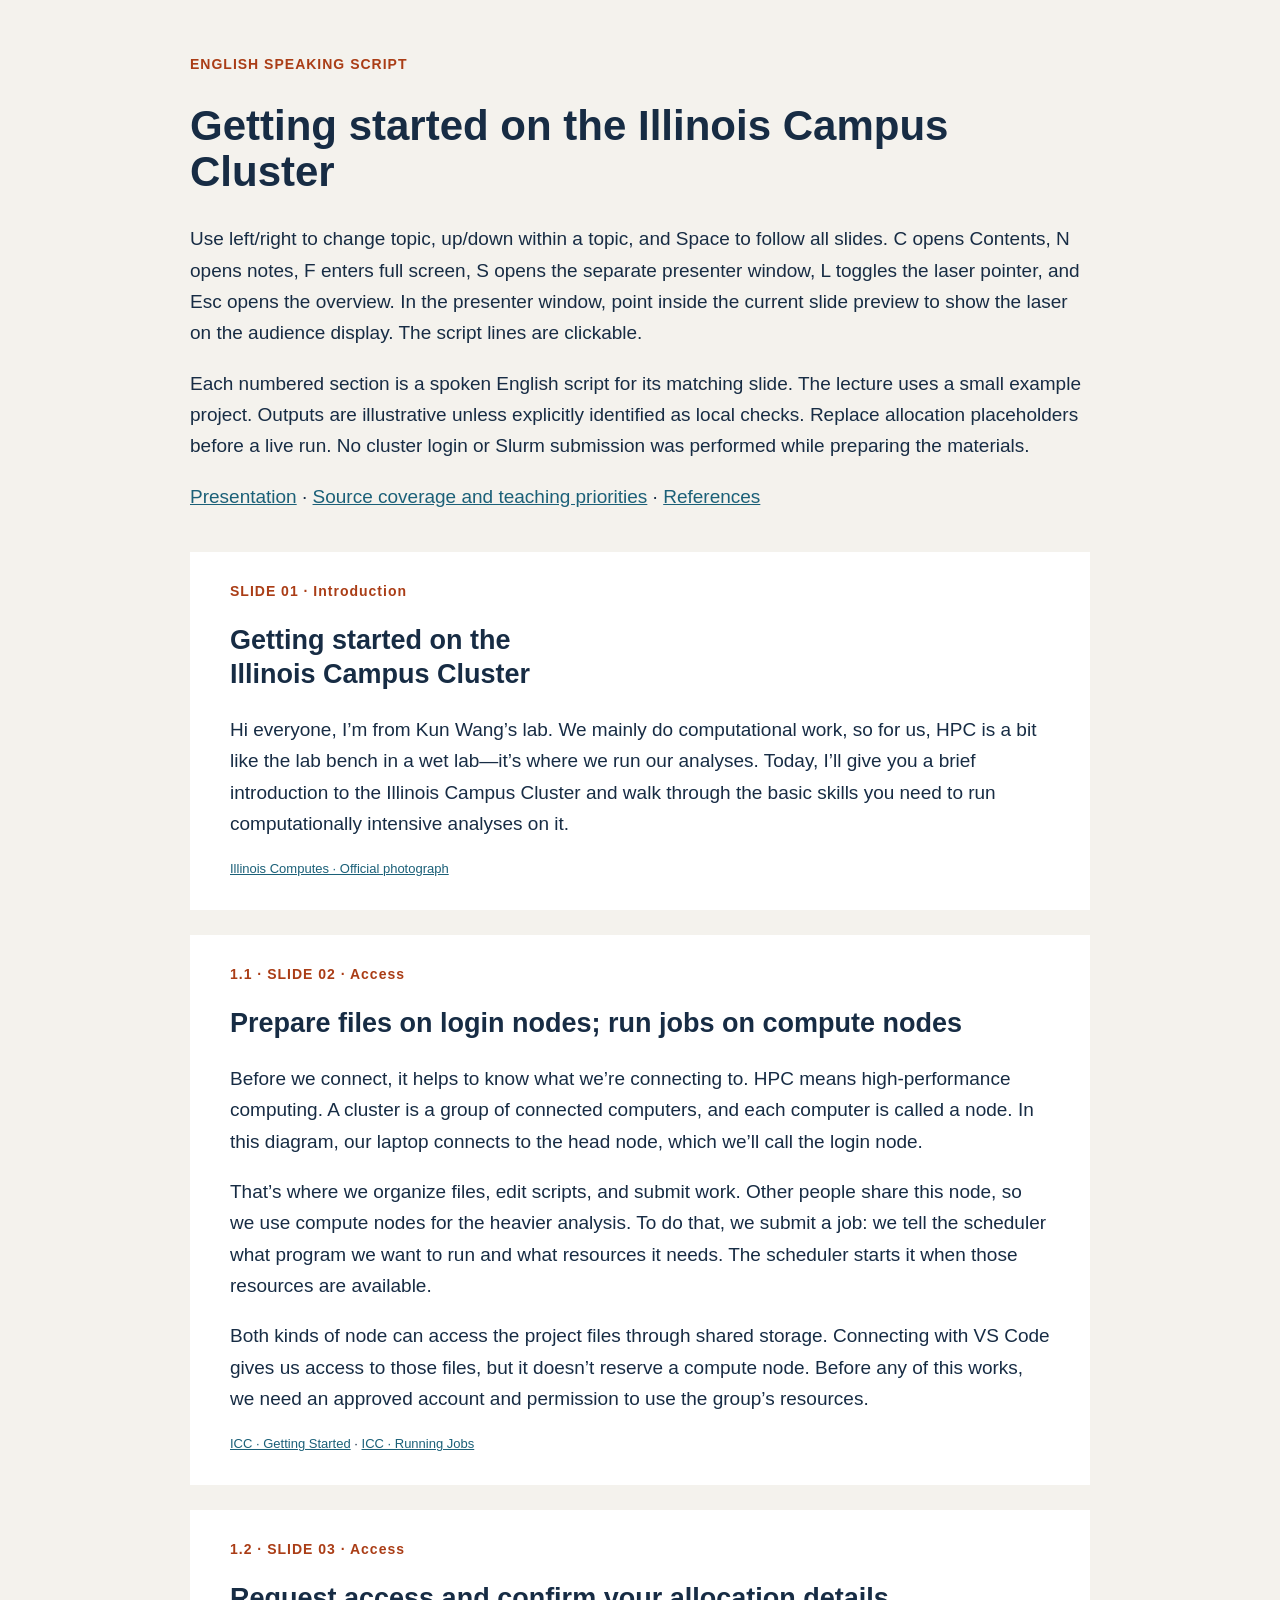
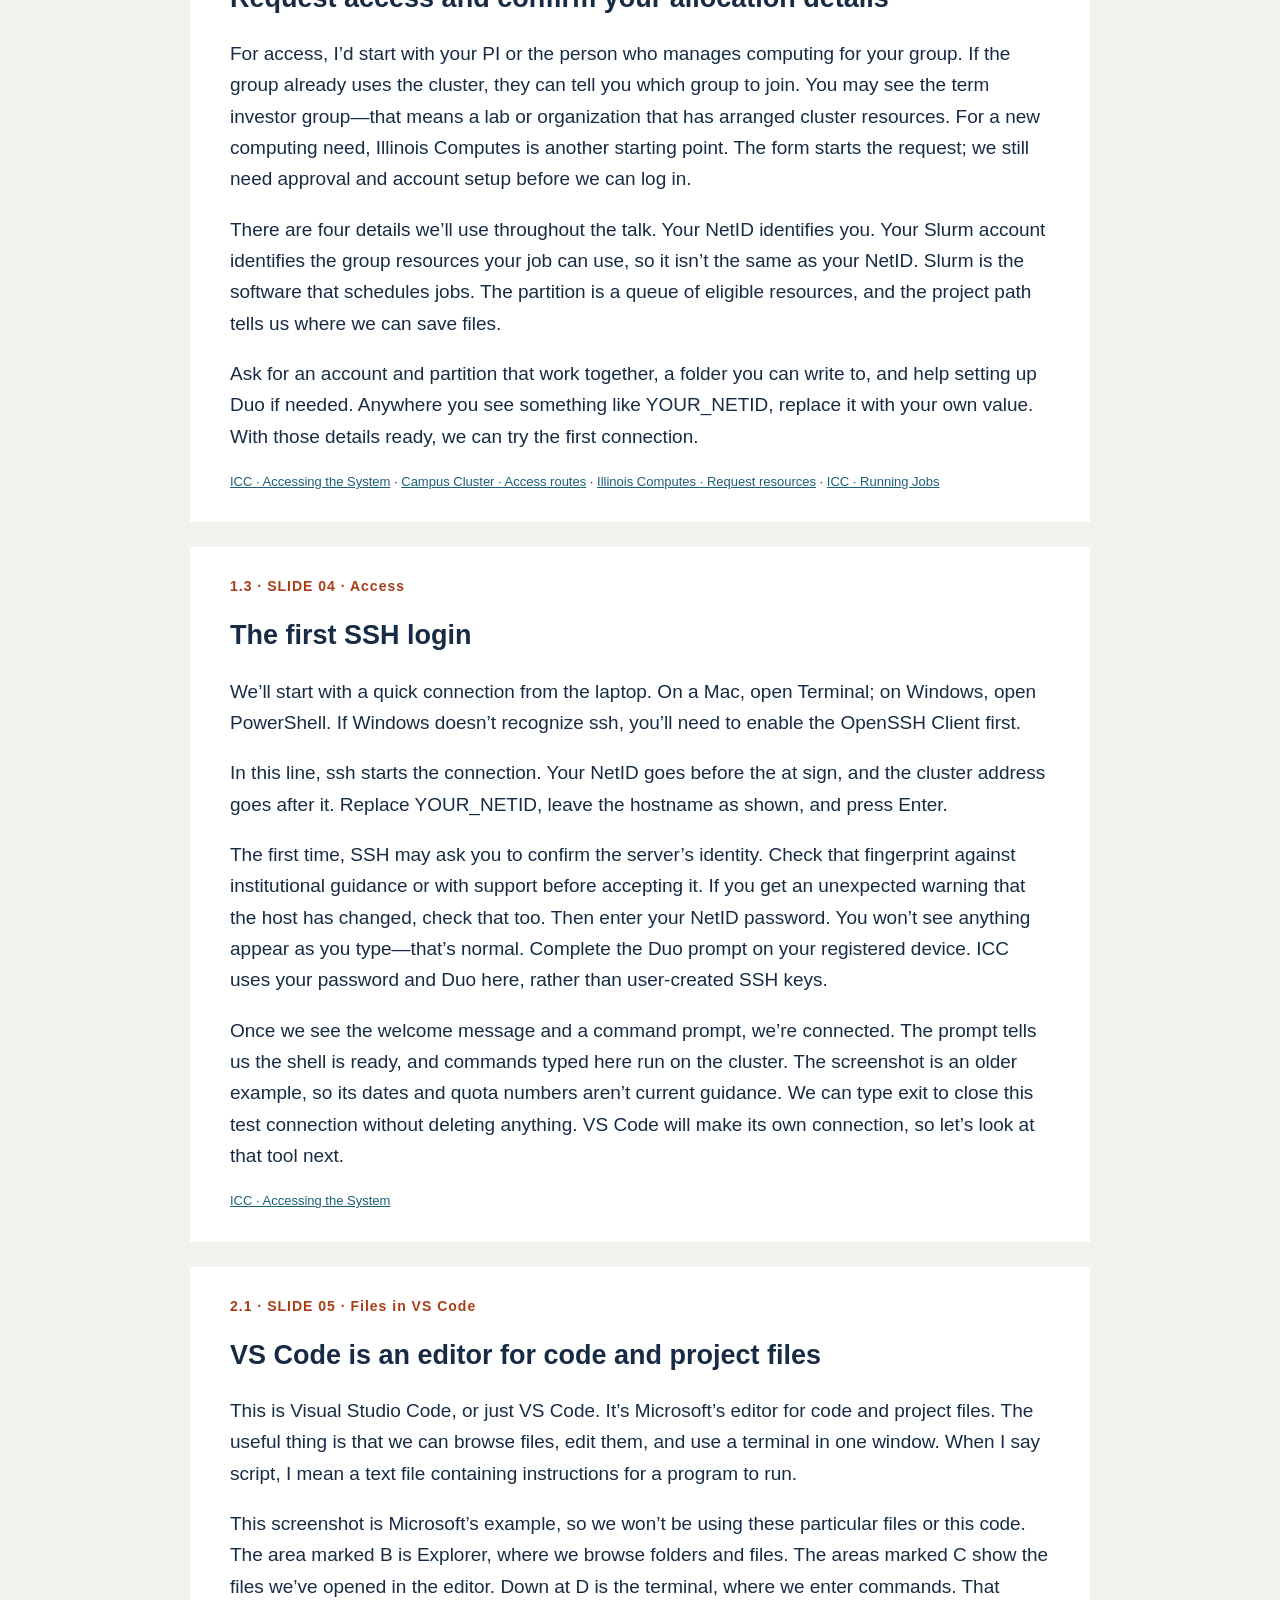
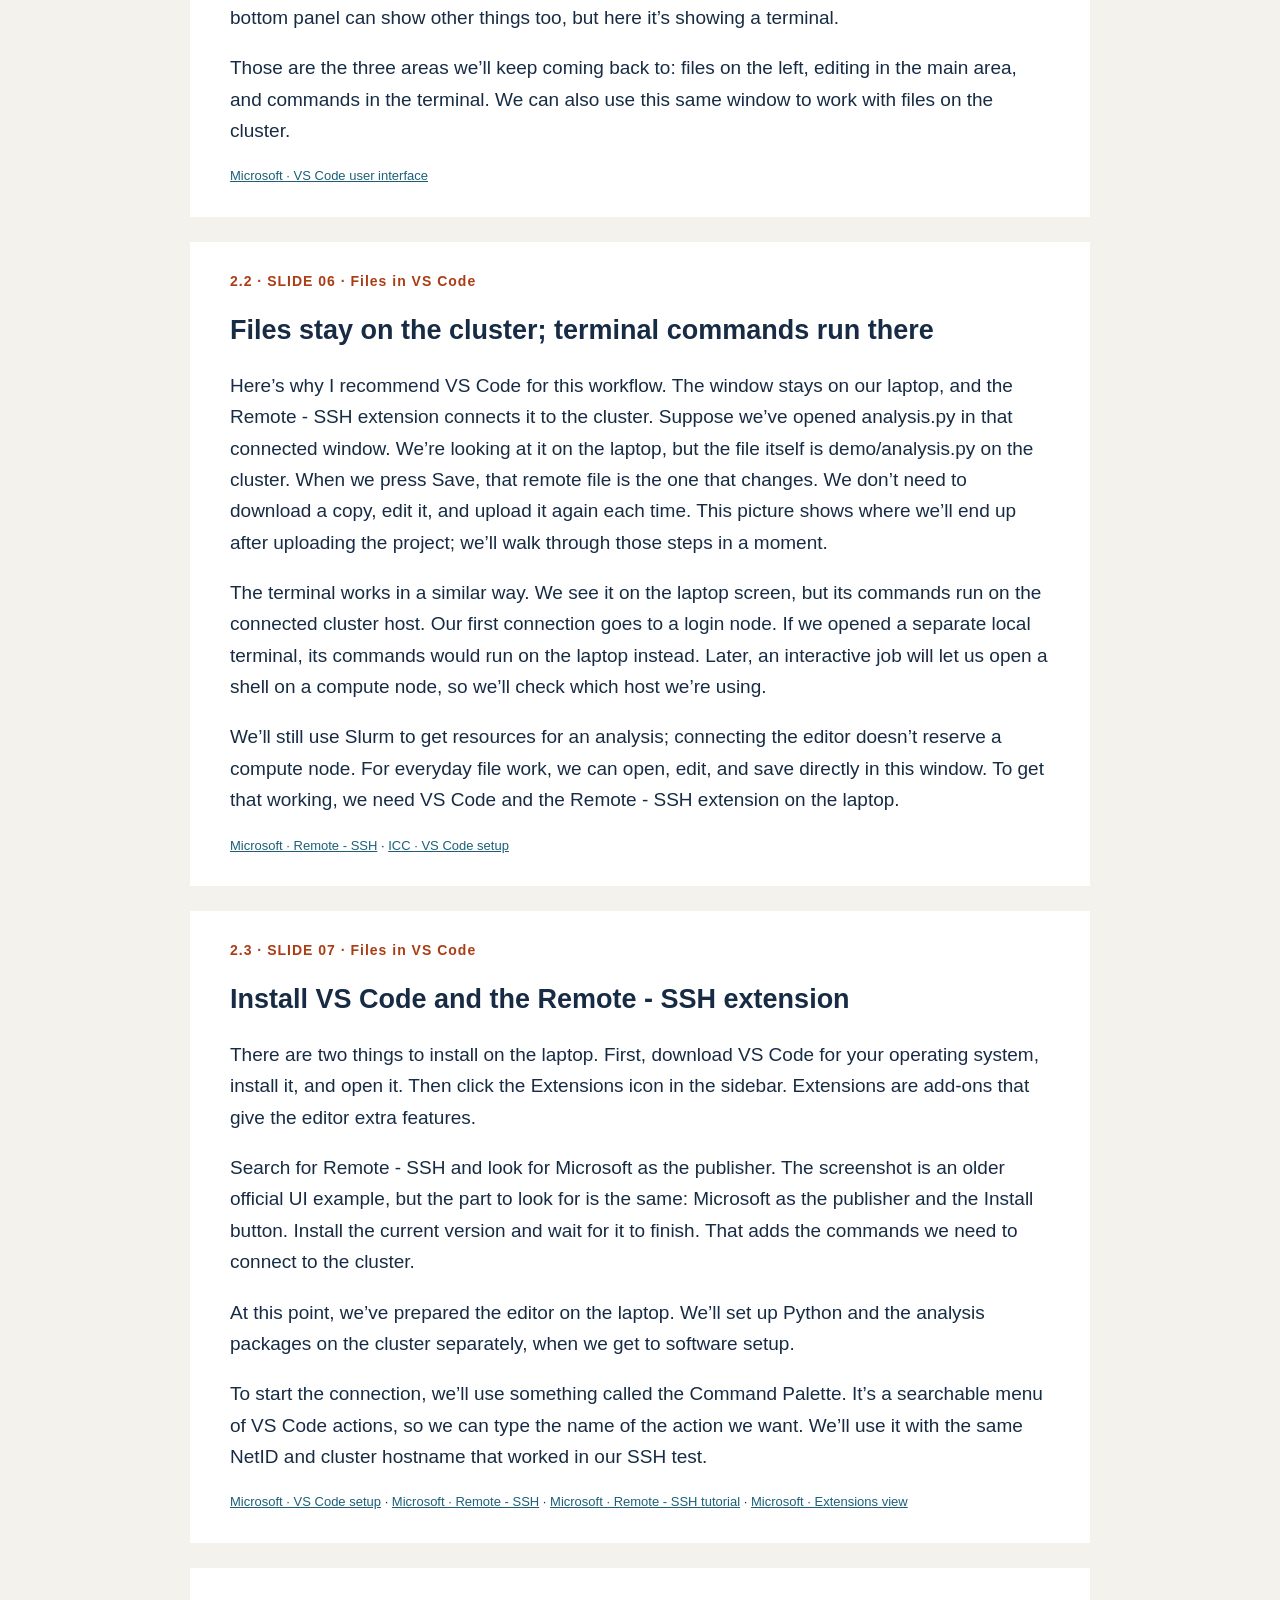
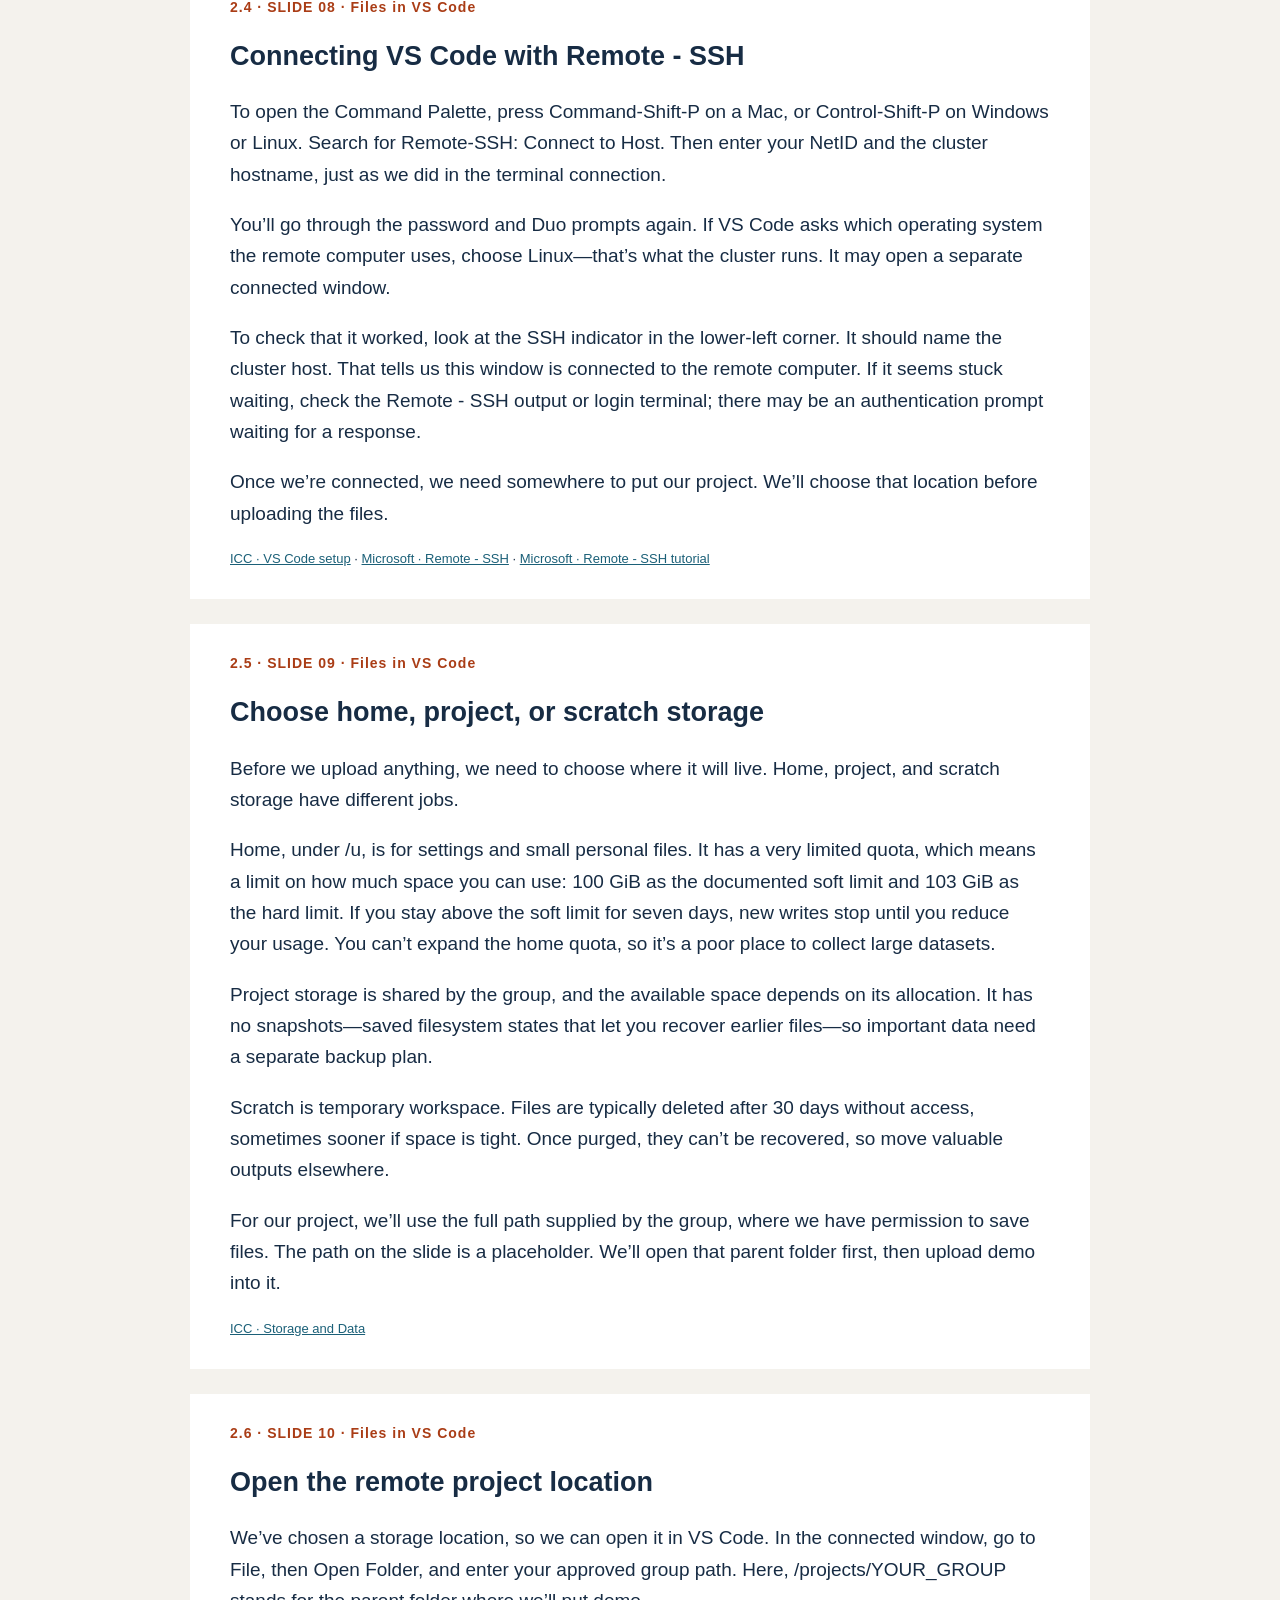
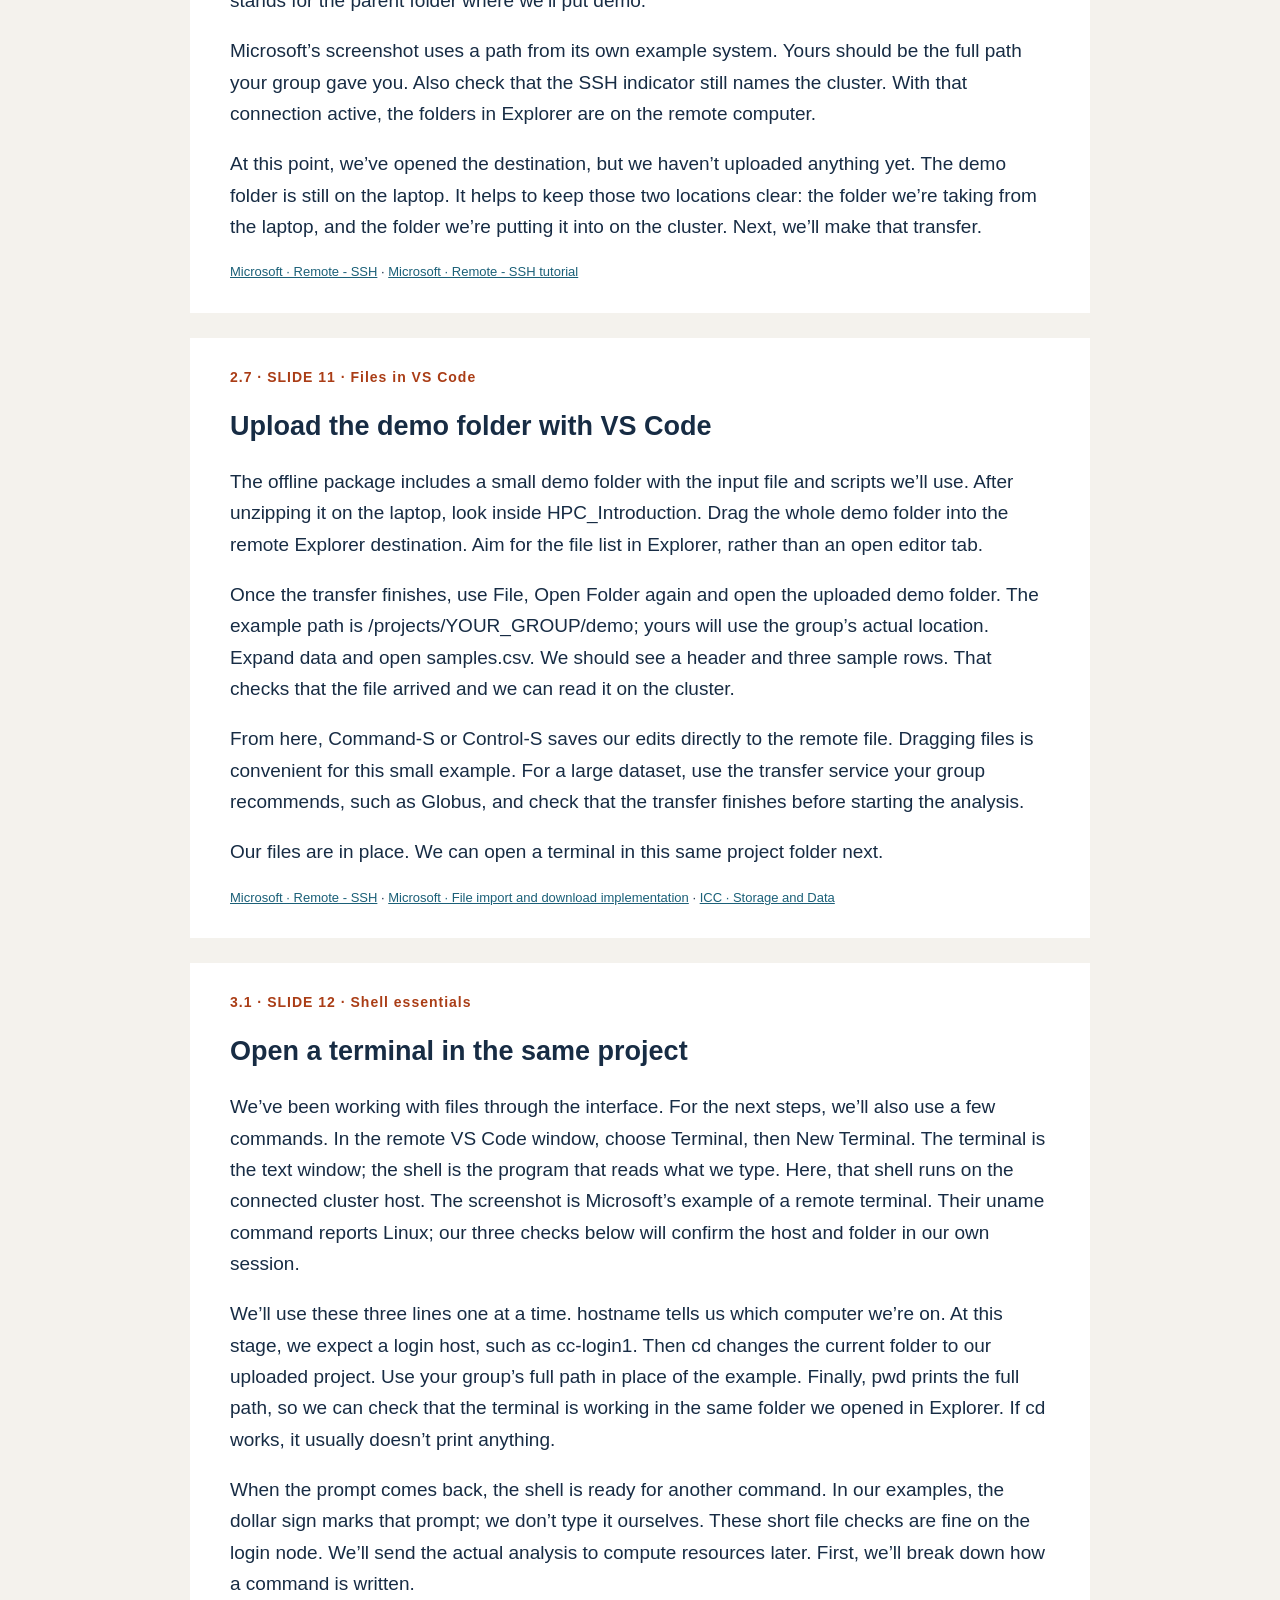
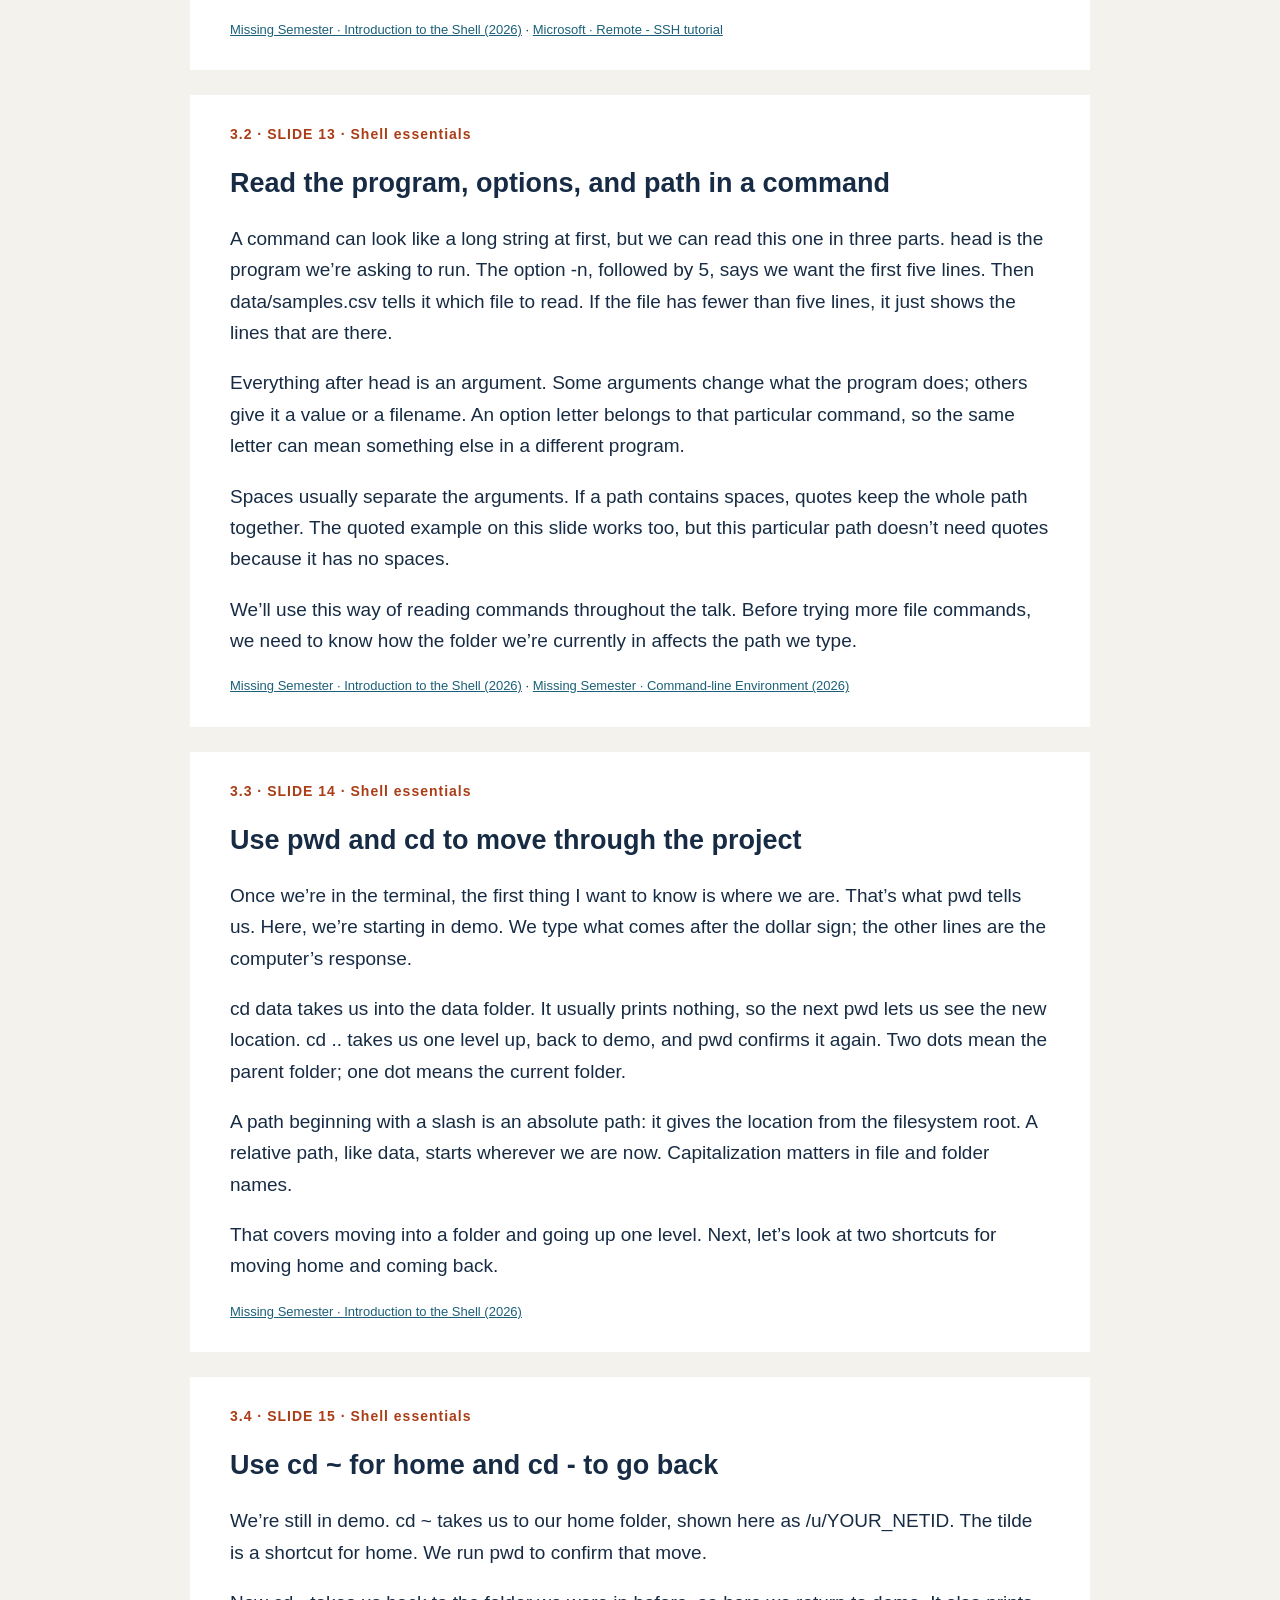
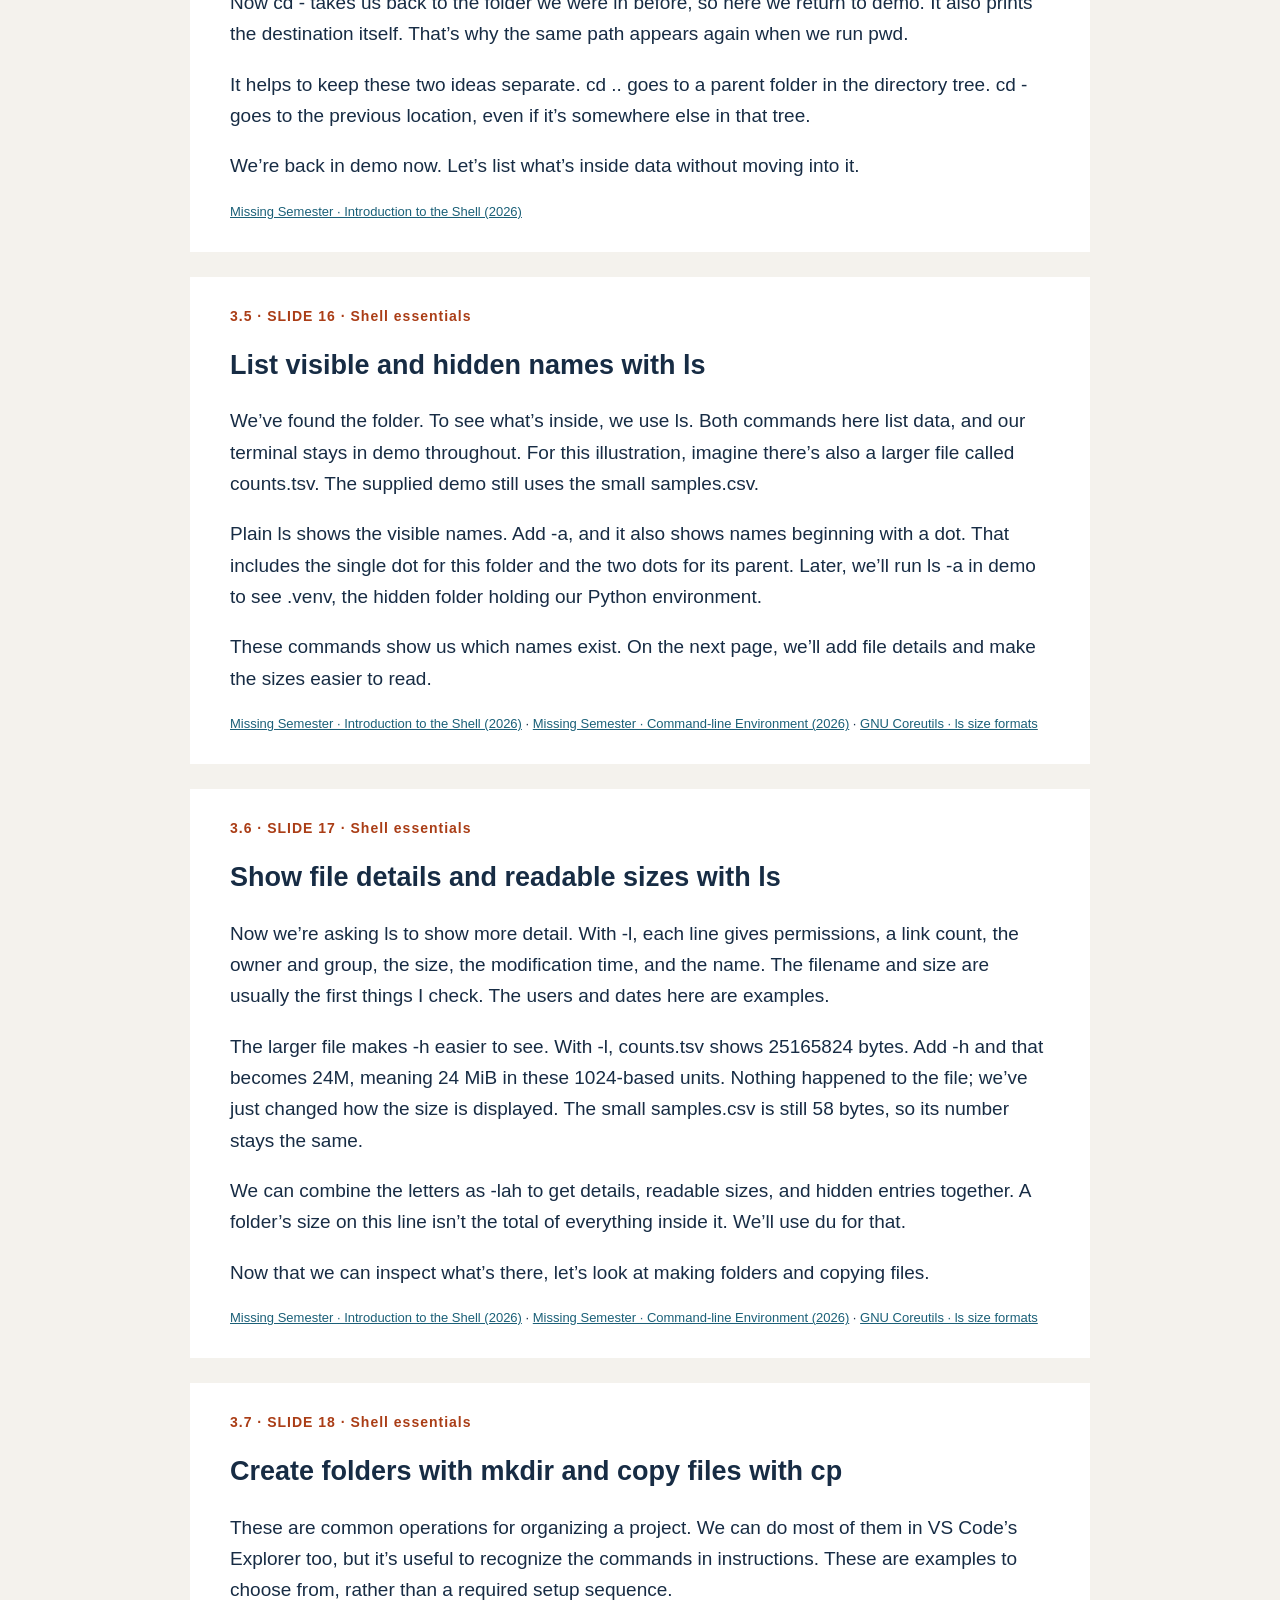
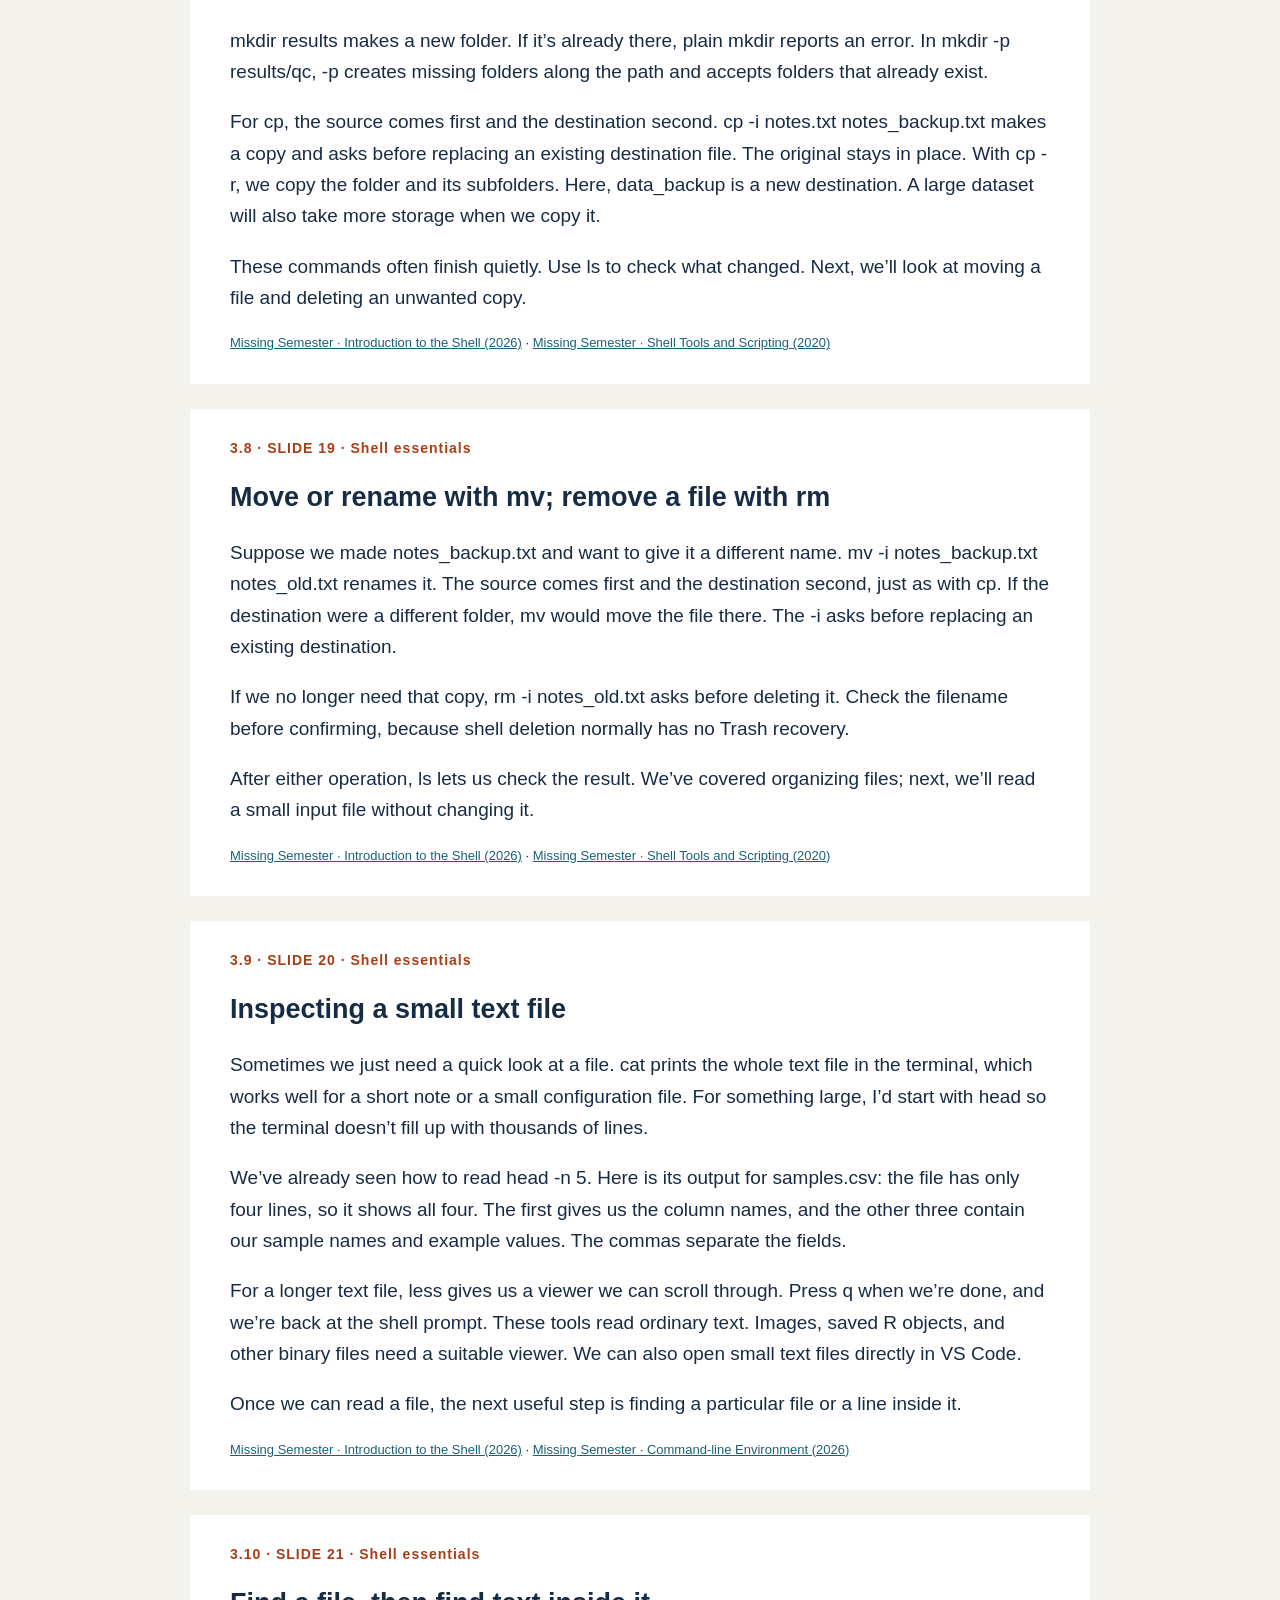
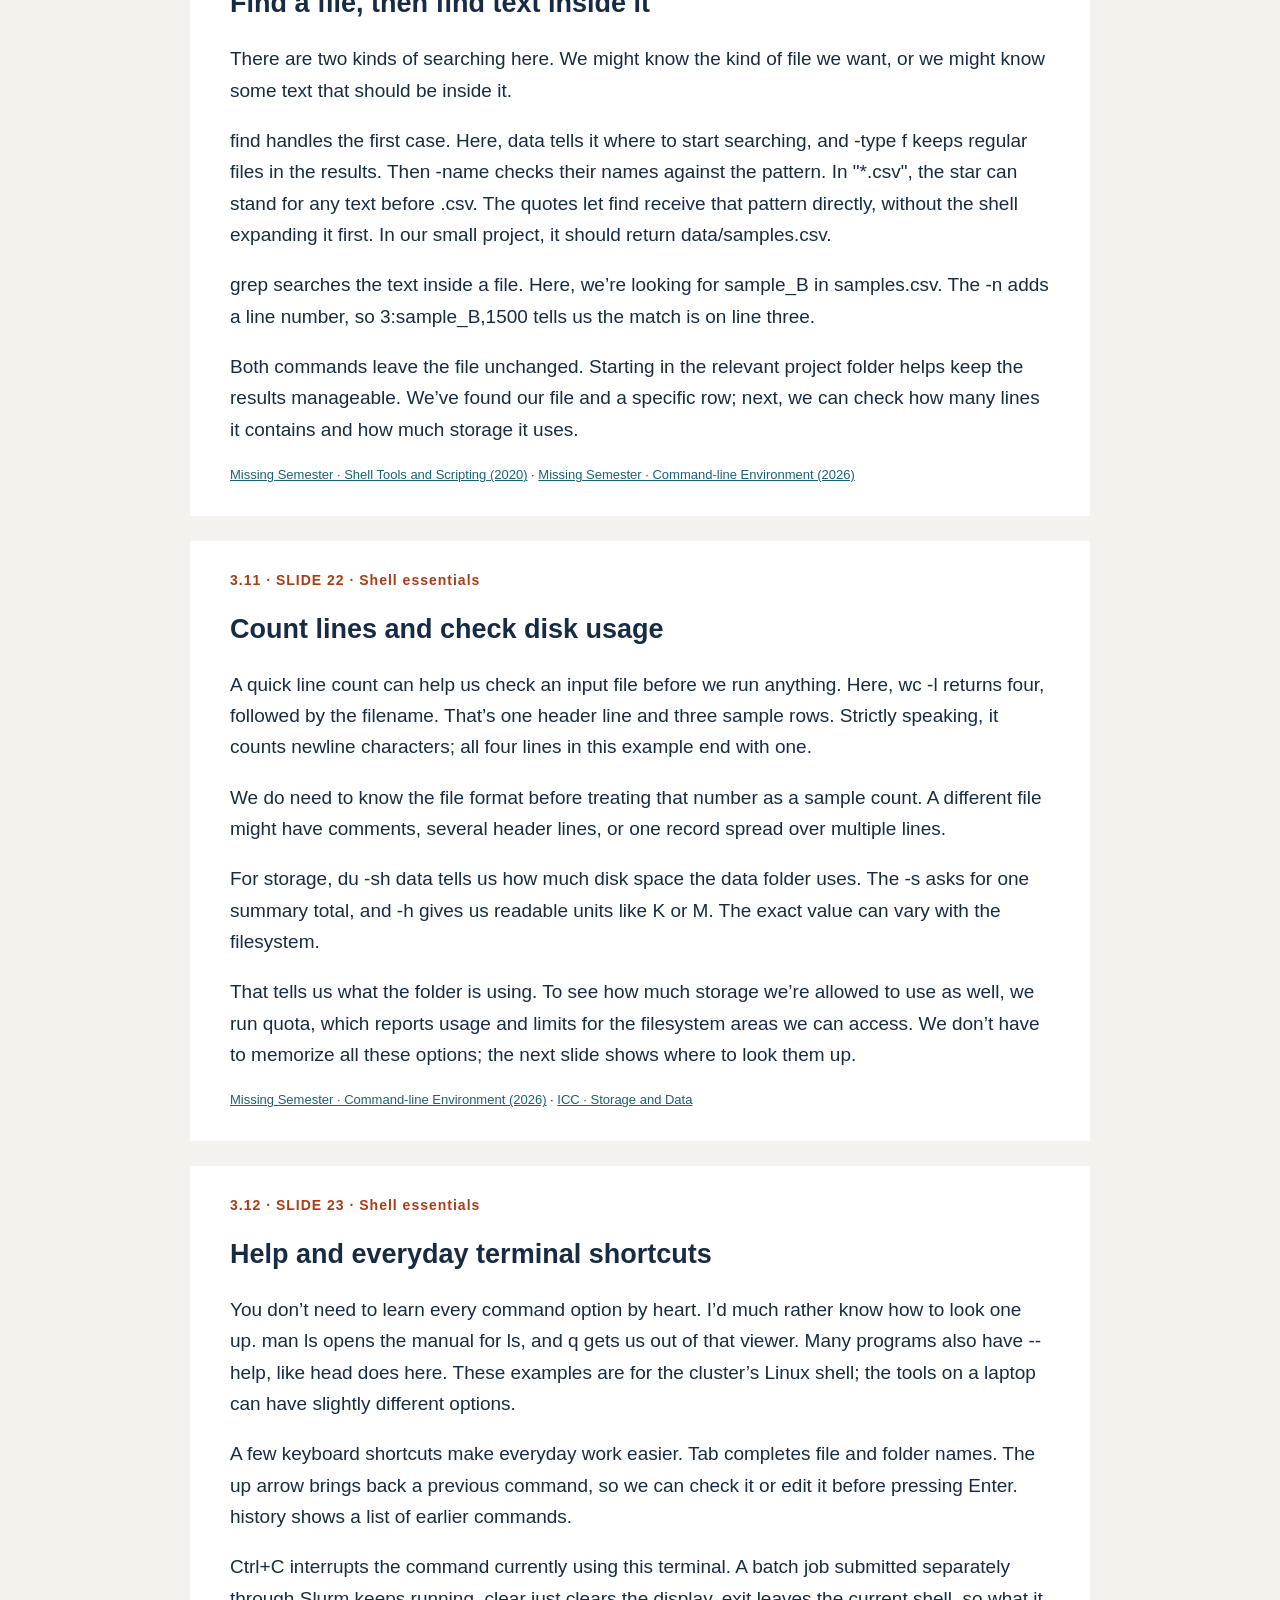
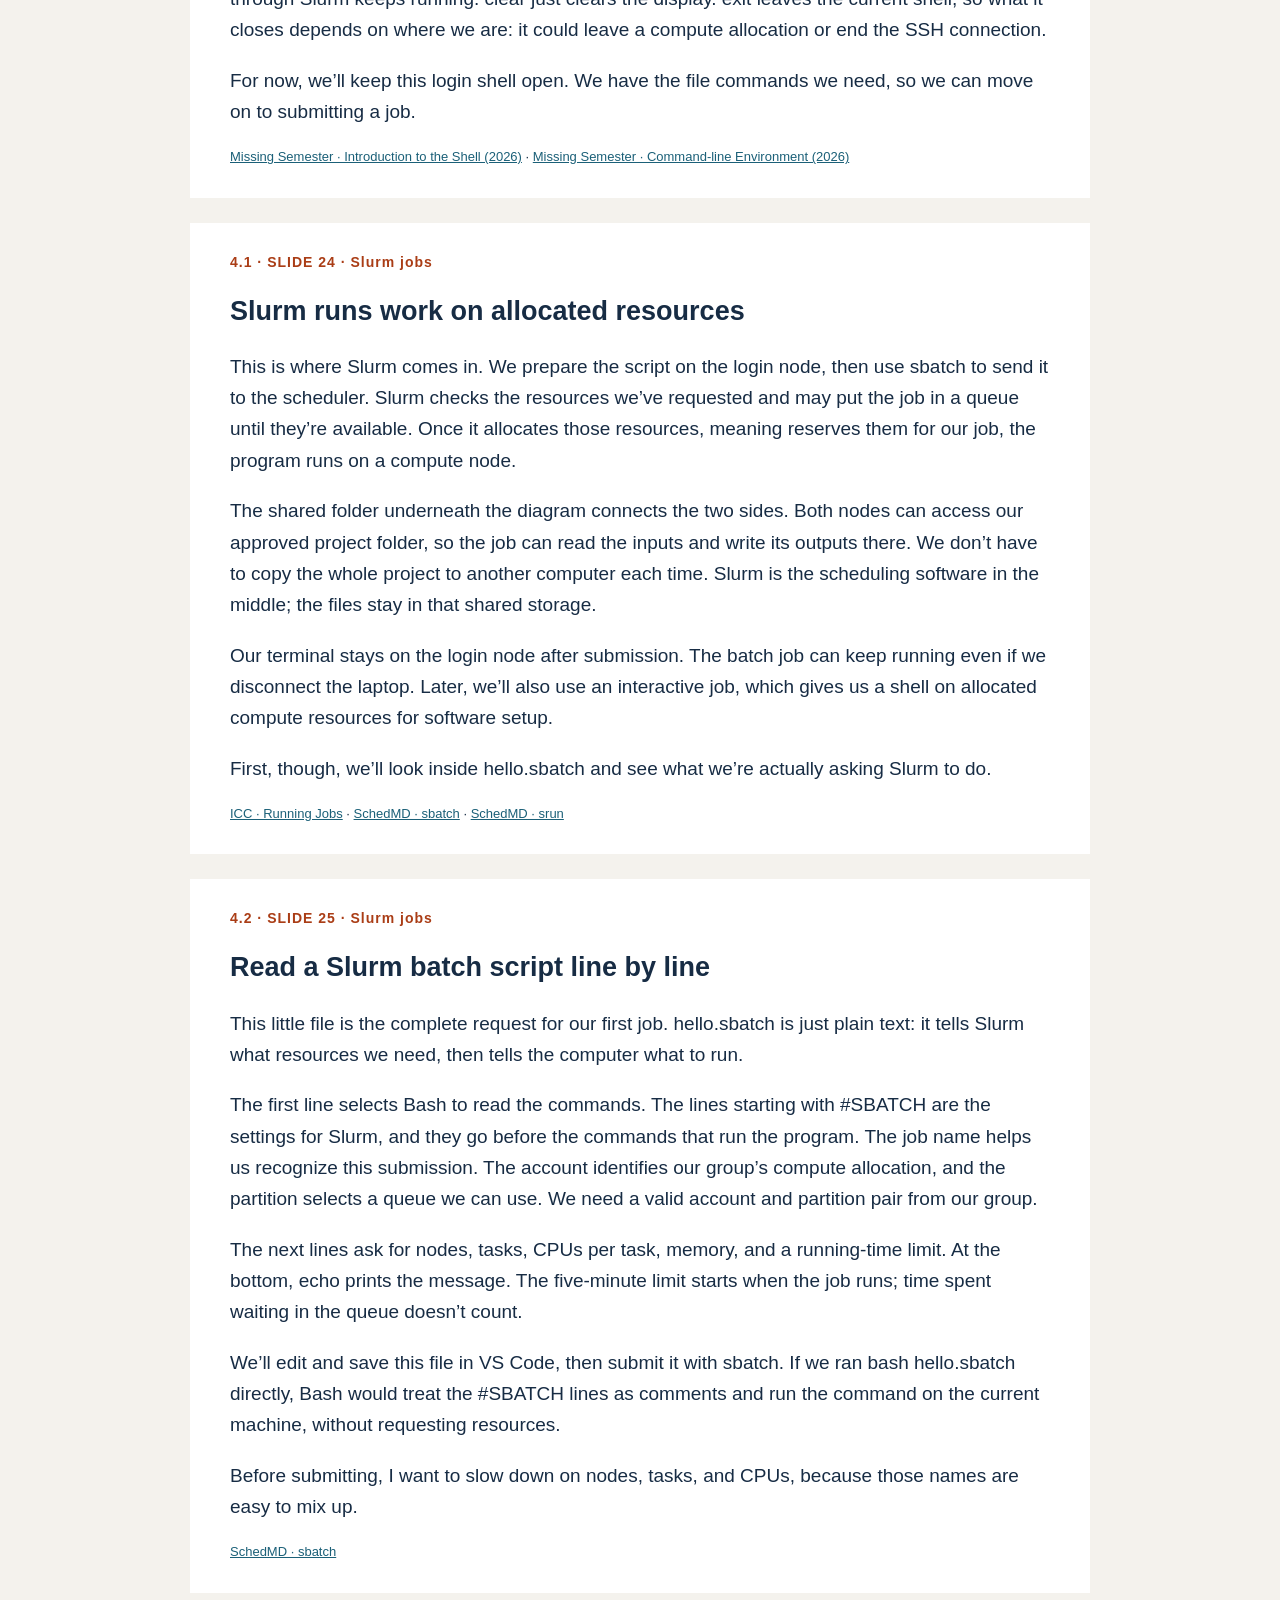
==== commit 7f93f05e: "Split crowded command pages and enlarge teaching visuals" ====
--- a/lecturer-notes.html
+++ b/lecturer-notes.html
@@ -1 +1 @@
-<!DOCTYPE html><html lang="en"><head><meta charset="utf-8"><title>Lecturer guide · ICC</title><style>body{font:19px/1.65 -apple-system,BlinkMacSystemFont,"Segoe UI",sans-serif;color:#172c44;background:#f4f2ed;margin:0}main{max-width:900px;margin:55px auto;padding:0 28px}h1{font-size:42px;line-height:1.1}h2{font-size:27px;line-height:1.25}article{background:#fff;padding:30px 40px;margin:25px 0;break-inside:avoid}.meta{font:700 14px/1.4 sans-serif;color:#aa3d16;letter-spacing:1px}.refs{font-size:13px}a{color:#1b6078}header{margin-bottom:40px}@media print{body{font-size:12pt;background:white}main{margin:0;max-width:none;padding:0}article{padding:12px 0;margin:0 0 22px;border-bottom:1px solid #ccc}header{break-after:page}.refs{font-size:9pt}}@page{size:A4;margin:18mm}</style></head><body><main><header><p class="meta">ENGLISH SPEAKING SCRIPT</p><h1>Getting started on the Illinois Campus Cluster</h1><p>Use left/right to change topic, up/down within a topic, and Space to follow all slides. C opens Contents, N opens notes, F enters full screen, S opens the separate presenter window, L toggles the laser pointer, and Esc opens the overview. In the presenter window, point inside the current slide preview to show the laser on the audience display. The script lines are clickable.</p><p>Each numbered section is a spoken English script for its matching slide. The lecture uses a small example project. Outputs are illustrative unless explicitly identified as local checks. Replace allocation placeholders before a live run. No cluster login or Slurm submission was performed while preparing the materials.</p><p><a href="index.html">Presentation</a> · <a href="SOURCE_REVIEW.md">Source coverage and teaching priorities</a> · <a href="SOURCES.md">References</a></p></header><article id="slide-1"><div class="meta">SLIDE 01 · Introduction</div><h2>Getting started on the<br>Illinois Campus Cluster</h2><p>Hi everyone, I’m from Kun Wang’s lab. We mainly do computational work, so for us, HPC is a bit like the lab bench in a wet lab—it’s where we run our analyses. Today, I’ll give you a brief introduction to the Illinois Campus Cluster and walk through the basic skills you need to run computationally intensive analyses on it.</p><div class="refs"><a href="https://computes.illinois.edu/" target="_blank" rel="noopener">Illinois Computes · Official photograph</a></div></article><article id="slide-2"><div class="meta">1.1 · SLIDE 02 · Access</div><h2>Prepare files on login nodes; run jobs on compute nodes</h2><p>Before we connect, it helps to know what we’re connecting to. HPC means high-performance computing. A cluster is a group of connected computers, and each computer is called a node. In this diagram, our laptop connects to the head node, which we’ll call the login node.</p><p>That’s where we organize files, edit scripts, and submit work. Other people share this node, so we use compute nodes for the heavier analysis. To do that, we submit a job: we tell the scheduler what program we want to run and what resources it needs. The scheduler starts it when those resources are available.</p><p>Both kinds of node can access the project files through shared storage. Connecting with VS Code gives us access to those files, but it doesn’t reserve a compute node. Before any of this works, we need an approved account and permission to use the group’s resources.</p><div class="refs"><a href="https://docs.ncsa.illinois.edu/systems/icc/en/latest/getting_started.html" target="_blank" rel="noopener">ICC · Getting Started</a> · <a href="https://docs.ncsa.illinois.edu/systems/icc/en/latest/user_guide/running_jobs.html" target="_blank" rel="noopener">ICC · Running Jobs</a></div></article><article id="slide-3"><div class="meta">1.2 · SLIDE 03 · Access</div><h2>Request access and confirm your allocation details</h2><p>For access, I’d start with your PI or the person who manages computing for your group. If the group already uses the cluster, they can tell you which group to join. You may see the term investor group—that means a lab or organization that has arranged cluster resources. For a new computing need, Illinois Computes is another starting point. The form starts the request; we still need approval and account setup before we can log in.</p><p>There are four details we’ll use throughout the talk. Your NetID identifies you. Your Slurm account identifies the group resources your job can use, so it isn’t the same as your NetID. Slurm is the software that schedules jobs. The partition is a queue of eligible resources, and the project path tells us where we can save files.</p><p>Ask for an account and partition that work together, a folder you can write to, and help setting up Duo if needed. Anywhere you see something like YOUR_NETID, replace it with your own value. With those details ready, we can try the first connection.</p><div class="refs"><a href="https://docs.ncsa.illinois.edu/systems/icc/en/latest/user_guide/accessing.html" target="_blank" rel="noopener">ICC · Accessing the System</a> · <a href="https://campuscluster.illinois.edu/access/" target="_blank" rel="noopener">Campus Cluster · Access routes</a> · <a href="https://computes.illinois.edu/submitrequest/" target="_blank" rel="noopener">Illinois Computes · Request resources</a> · <a href="https://docs.ncsa.illinois.edu/systems/icc/en/latest/user_guide/running_jobs.html" target="_blank" rel="noopener">ICC · Running Jobs</a></div></article><article id="slide-4"><div class="meta">1.3 · SLIDE 04 · Access</div><h2>The first SSH login</h2><p>We’ll start with a quick connection from the laptop. On a Mac, open Terminal; on Windows, open PowerShell. If Windows doesn’t recognize ssh, you’ll need to enable the OpenSSH Client first.</p><p>In this line, ssh starts the connection. Your NetID goes before the at sign, and the cluster address goes after it. Replace YOUR_NETID, leave the hostname as shown, and press Enter.</p><p>The first time, SSH may ask you to confirm the server’s identity. Check that fingerprint against institutional guidance or with support before accepting it. If you get an unexpected warning that the host has changed, check that too. Then enter your NetID password. You won’t see anything appear as you type—that’s normal. Complete the Duo prompt on your registered device. ICC uses your password and Duo here, rather than user-created SSH keys.</p><p>Once we see the welcome message and a command prompt, we’re connected. The prompt tells us the shell is ready, and commands typed here run on the cluster. The screenshot is an older example, so its dates and quota numbers aren’t current guidance. We can type exit to close this test connection without deleting anything. VS Code will make its own connection, so let’s look at that tool next.</p><div class="refs"><a href="https://docs.ncsa.illinois.edu/systems/icc/en/latest/user_guide/accessing.html" target="_blank" rel="noopener">ICC · Accessing the System</a></div></article><article id="slide-5"><div class="meta">2.1 · SLIDE 05 · Files in VS Code</div><h2>VS Code is an editor for code and project files</h2><p>This is Visual Studio Code, or just VS Code. It’s Microsoft’s editor for code and project files. The useful thing is that we can browse files, edit them, and use a terminal in one window. When I say script, I mean a text file containing instructions for a program to run.</p><p>This screenshot is Microsoft’s example, so we won’t be using these particular files or this code. The area marked B is Explorer, where we browse folders and files. The areas marked C show the files we’ve opened in the editor. Down at D is the terminal, where we enter commands. That bottom panel can show other things too, but here it’s showing a terminal.</p><p>Those are the three areas we’ll keep coming back to: files on the left, editing in the main area, and commands in the terminal. We can also use this same window to work with files on the cluster.</p><div class="refs"><a href="https://code.visualstudio.com/docs/editing/getting-started/userinterface" target="_blank" rel="noopener">Microsoft · VS Code user interface</a></div></article><article id="slide-6"><div class="meta">2.2 · SLIDE 06 · Files in VS Code</div><h2>Files stay on the cluster; terminal commands run there</h2><p>Here’s why I recommend VS Code for this workflow. The window stays on our laptop, and the Remote - SSH extension connects it to the cluster. Suppose we’ve opened analysis.py in that connected window. We’re looking at it on the laptop, but the file itself is demo/analysis.py on the cluster. When we press Save, that remote file is the one that changes. We don’t need to download a copy, edit it, and upload it again each time. This picture shows where we’ll end up after uploading the project; we’ll walk through those steps in a moment.</p><p>The terminal works in a similar way. We see it on the laptop screen, but its commands run on the connected cluster host. Our first connection goes to a login node. If we opened a separate local terminal, its commands would run on the laptop instead. Later, an interactive job will let us open a shell on a compute node, so we’ll check which host we’re using.</p><p>We’ll still use Slurm to get resources for an analysis; connecting the editor doesn’t reserve a compute node. For everyday file work, we can open, edit, and save directly in this window. To get that working, we need VS Code and the Remote - SSH extension on the laptop.</p><div class="refs"><a href="https://code.visualstudio.com/docs/remote/ssh" target="_blank" rel="noopener">Microsoft · Remote - SSH</a> · <a href="https://docs.ncsa.illinois.edu/systems/icc/en/latest/user_guide/prog_env.html#visual-studio-code" target="_blank" rel="noopener">ICC · VS Code setup</a></div></article><article id="slide-7"><div class="meta">2.3 · SLIDE 07 · Files in VS Code</div><h2>Install VS Code and the Remote - SSH extension</h2><p>There are two things to install on the laptop. First, download VS Code for your operating system, install it, and open it. Then click the Extensions icon in the sidebar. Extensions are add-ons that give the editor extra features.</p><p>Search for Remote - SSH and look for Microsoft as the publisher. The screenshot is an older official UI example, but the part to look for is the same: Microsoft as the publisher and the Install button. Install the current version and wait for it to finish. That adds the commands we need to connect to the cluster.</p><p>At this point, we’ve prepared the editor on the laptop. We’ll set up Python and the analysis packages on the cluster separately, when we get to software setup.</p><p>To start the connection, we’ll use something called the Command Palette. It’s a searchable menu of VS Code actions, so we can type the name of the action we want. We’ll use it with the same NetID and cluster hostname that worked in our SSH test.</p><div class="refs"><a href="https://code.visualstudio.com/docs/setup/setup-overview" target="_blank" rel="noopener">Microsoft · VS Code setup</a> · <a href="https://code.visualstudio.com/docs/remote/ssh" target="_blank" rel="noopener">Microsoft · Remote - SSH</a> · <a href="https://code.visualstudio.com/docs/remote/ssh-tutorial" target="_blank" rel="noopener">Microsoft · Remote - SSH tutorial</a> · <a href="https://code.visualstudio.com/docs/configure/extensions/extension-marketplace" target="_blank" rel="noopener">Microsoft · Extensions view</a></div></article><article id="slide-8"><div class="meta">2.4 · SLIDE 08 · Files in VS Code</div><h2>Connecting VS Code with Remote - SSH</h2><p>To open the Command Palette, press Command-Shift-P on a Mac, or Control-Shift-P on Windows or Linux. Search for Remote-SSH: Connect to Host. Then enter your NetID and the cluster hostname, just as we did in the terminal connection.</p><p>You’ll go through the password and Duo prompts again. If VS Code asks which operating system the remote computer uses, choose Linux—that’s what the cluster runs. It may open a separate connected window.</p><p>To check that it worked, look at the SSH indicator in the lower-left corner. It should name the cluster host. That tells us this window is connected to the remote computer. If it seems stuck waiting, check the Remote - SSH output or login terminal; there may be an authentication prompt waiting for a response.</p><p>Once we’re connected, we need somewhere to put our project. We’ll choose that location before uploading the files.</p><div class="refs"><a href="https://docs.ncsa.illinois.edu/systems/icc/en/latest/user_guide/prog_env.html#visual-studio-code" target="_blank" rel="noopener">ICC · VS Code setup</a> · <a href="https://code.visualstudio.com/docs/remote/ssh" target="_blank" rel="noopener">Microsoft · Remote - SSH</a> · <a href="https://code.visualstudio.com/docs/remote/ssh-tutorial" target="_blank" rel="noopener">Microsoft · Remote - SSH tutorial</a></div></article><article id="slide-9"><div class="meta">2.5 · SLIDE 09 · Files in VS Code</div><h2>Choose home, project, or scratch storage</h2><p>Before we upload anything, we need to choose where it will live. Home, project, and scratch storage have different jobs.</p><p>Home, under /u, is for settings and small personal files. It has a very limited quota, which means a limit on how much space you can use: 100 GiB as the documented soft limit and 103 GiB as the hard limit. If you stay above the soft limit for seven days, new writes stop until you reduce your usage. You can’t expand the home quota, so it’s a poor place to collect large datasets.</p><p>Project storage is shared by the group, and the available space depends on its allocation. It has no snapshots—saved filesystem states that let you recover earlier files—so important data need a separate backup plan.</p><p>Scratch is temporary workspace. Files are typically deleted after 30 days without access, sometimes sooner if space is tight. Once purged, they can’t be recovered, so move valuable outputs elsewhere.</p><p>For our project, we’ll use the full path supplied by the group, where we have permission to save files. The path on the slide is a placeholder. We’ll open that parent folder first, then upload demo into it.</p><div class="refs"><a href="https://docs.ncsa.illinois.edu/systems/icc/en/latest/user_guide/storage_data.html" target="_blank" rel="noopener">ICC · Storage and Data</a></div></article><article id="slide-10"><div class="meta">2.6 · SLIDE 10 · Files in VS Code</div><h2>Open the remote project location</h2><p>We’ve chosen a storage location, so we can open it in VS Code. In the connected window, go to File, then Open Folder, and enter your approved group path. Here, /projects/YOUR_GROUP stands for the parent folder where we’ll put demo.</p><p>Microsoft’s screenshot uses a path from its own example system. Yours should be the full path your group gave you. Also check that the SSH indicator still names the cluster. With that connection active, the folders in Explorer are on the remote computer.</p><p>At this point, we’ve opened the destination, but we haven’t uploaded anything yet. The demo folder is still on the laptop. It helps to keep those two locations clear: the folder we’re taking from the laptop, and the folder we’re putting it into on the cluster. Next, we’ll make that transfer.</p><div class="refs"><a href="https://code.visualstudio.com/docs/remote/ssh" target="_blank" rel="noopener">Microsoft · Remote - SSH</a> · <a href="https://code.visualstudio.com/docs/remote/ssh-tutorial" target="_blank" rel="noopener">Microsoft · Remote - SSH tutorial</a></div></article><article id="slide-11"><div class="meta">2.7 · SLIDE 11 · Files in VS Code</div><h2>Upload the demo folder with VS Code</h2><p>The offline package includes a small demo folder with the input file and scripts we’ll use. After unzipping it on the laptop, look inside HPC_Introduction. Drag the whole demo folder into the remote Explorer destination. Aim for the file list in Explorer, rather than an open editor tab.</p><p>Once the transfer finishes, use File, Open Folder again and open the uploaded demo folder. The example path is /projects/YOUR_GROUP/demo; yours will use the group’s actual location. Expand data and open samples.csv. We should see a header and three sample rows. That checks that the file arrived and we can read it on the cluster.</p><p>From here, Command-S or Control-S saves our edits directly to the remote file. Dragging files is convenient for this small example. For a large dataset, use the transfer service your group recommends, such as Globus, and check that the transfer finishes before starting the analysis.</p><p>Our files are in place. We can open a terminal in this same project folder next.</p><div class="refs"><a href="https://code.visualstudio.com/docs/remote/ssh" target="_blank" rel="noopener">Microsoft · Remote - SSH</a> · <a href="https://github.com/microsoft/vscode/blob/main/src/vs/workbench/contrib/files/browser/fileImportExport.ts" target="_blank" rel="noopener">Microsoft · File import and download implementation</a> · <a href="https://docs.ncsa.illinois.edu/systems/icc/en/latest/user_guide/storage_data.html" target="_blank" rel="noopener">ICC · Storage and Data</a></div></article><article id="slide-12"><div class="meta">3.1 · SLIDE 12 · Shell essentials</div><h2>Open a terminal in the same project</h2><p>We’ve been working with files through the interface. For the next steps, we’ll also use a few commands. In the remote VS Code window, choose Terminal, then New Terminal. The terminal is the text window; the shell is the program that reads what we type. Here, that shell runs on the connected cluster host. The screenshot is Microsoft’s example of a remote terminal. Their uname command reports Linux; our three checks below will confirm the host and folder in our own session.</p><p>We’ll use these three lines one at a time. hostname tells us which computer we’re on. At this stage, we expect a login host, such as cc-login1. Then cd changes the current folder to our uploaded project. Use your group’s full path in place of the example. Finally, pwd prints the full path, so we can check that the terminal is working in the same folder we opened in Explorer. If cd works, it usually doesn’t print anything.</p><p>When the prompt comes back, the shell is ready for another command. In our examples, the dollar sign marks that prompt; we don’t type it ourselves. These short file checks are fine on the login node. We’ll send the actual analysis to compute resources later. First, we’ll break down how a command is written.</p><div class="refs"><a href="https://missing.csail.mit.edu/2026/course-shell/" target="_blank" rel="noopener">Missing Semester · Introduction to the Shell (2026)</a> · <a href="https://code.visualstudio.com/docs/remote/ssh-tutorial" target="_blank" rel="noopener">Microsoft · Remote - SSH tutorial</a></div></article><article id="slide-13"><div class="meta">3.2 · SLIDE 13 · Shell essentials</div><h2>Read the program, options, and path in a command</h2><p>A command can look like a long string at first, but we can read this one in three parts. head is the program we’re asking to run. The option -n, followed by 5, says we want the first five lines. Then data/samples.csv tells it which file to read. If the file has fewer than five lines, it just shows the lines that are there.</p><p>Everything after head is an argument. Some arguments change what the program does; others give it a value or a filename. An option letter belongs to that particular command, so the same letter can mean something else in a different program.</p><p>Spaces usually separate the arguments. If a path contains spaces, quotes keep the whole path together. The quoted example on this slide works too, but this particular path doesn’t need quotes because it has no spaces.</p><p>We’ll use this way of reading commands throughout the talk. Before trying more file commands, we need to know how the folder we’re currently in affects the path we type.</p><div class="refs"><a href="https://missing.csail.mit.edu/2026/course-shell/" target="_blank" rel="noopener">Missing Semester · Introduction to the Shell (2026)</a> · <a href="https://missing.csail.mit.edu/2026/command-line-environment/" target="_blank" rel="noopener">Missing Semester · Command-line Environment (2026)</a></div></article><article id="slide-14"><div class="meta">3.3 · SLIDE 14 · Shell essentials</div><h2>Navigate the uploaded project</h2><p>Once we’re in the terminal, the first thing I want to know is where we are. That’s what pwd tells us. Here, we’re starting in demo. cd data takes us into the data folder, and the next pwd shows the new path. cd .. takes us one level up, back to demo. Those two dots mean the parent folder.</p><p>cd ~ takes us home, which is shown here as /u/YOUR_NETID. Then cd - takes us back to the folder we were in before, so here we return to demo. That’s different from going up one level. cd - also prints the destination itself, which is why we see the path again when we run pwd.</p><p>A path beginning with a slash is an absolute path: it gives the location from the filesystem root. A relative path, like data, starts wherever we are now. One dot means this folder, two dots mean its parent, and the tilde means home. Capitalization matters in file and folder names.</p><p>In this transcript, we type what comes after the dollar sign. The other lines are the computer’s response. We’re back in demo now, so we can list what’s in data without moving into it.</p><div class="refs"><a href="https://missing.csail.mit.edu/2026/course-shell/" target="_blank" rel="noopener">Missing Semester · Introduction to the Shell (2026)</a></div></article><article id="slide-15"><div class="meta">3.4 · SLIDE 15 · Shell essentials</div><h2>List files and inspect their details</h2><p>We’ve found the folder. To see what’s inside, we use ls. Each example here lists data, and our terminal stays in demo throughout. For this slide, imagine we also have a larger file called counts.tsv in that folder. It’s just an illustration; the supplied demo still contains the small samples.csv.</p><p>Plain ls shows the visible names. With -a, we also see names that begin with a dot. That includes the single dot for the current folder and the two dots for its parent. Later, we’ll use -a in our project folder to see .venv, the hidden folder that holds our Python environment.</p><p>The -l option gives us a longer listing. Reading across, we get permissions, a link count, the owner and group, the size, the modification time, and the name. For our purposes, the filename and size are usually the first things to check. The users and dates here are just examples.</p><p>Here’s where -h makes a visible difference. With -l, counts.tsv shows 25165824, its size in bytes. Add -h, and that same size becomes 24M. That’s 24 MiB, using 1024-based units. The file hasn’t changed; only the way its size is displayed has changed. Our small samples.csv is still 58 bytes, so its number stays the same. We can combine the options as -lah to get hidden entries, details, and readable sizes together. A folder’s size on this line isn’t the total of everything inside it; we’ll use du for that.</p><p>We can see our input file. Next, we’ll look at the commands for organizing files and making an output folder.</p><div class="refs"><a href="https://missing.csail.mit.edu/2026/course-shell/" target="_blank" rel="noopener">Missing Semester · Introduction to the Shell (2026)</a> · <a href="https://missing.csail.mit.edu/2026/command-line-environment/" target="_blank" rel="noopener">Missing Semester · Command-line Environment (2026)</a> · <a href="https://www.gnu.org/software/coreutils/manual/html_node/What-information-is-listed.html" target="_blank" rel="noopener">GNU Coreutils · ls size formats</a></div></article><article id="slide-16"><div class="meta">3.5 · SLIDE 16 · Shell essentials</div><h2>Creating, copying, moving, and deleting</h2><p>These are the basic file operations you’ll use in a project. You can also do most of them through VS Code’s Explorer, but it’s useful to recognize the commands when you see them in instructions.</p><p>mkdir results makes a new folder called results. If it’s already there, plain mkdir reports an error. With mkdir -p results/qc, the -p creates any missing folders along the path and accepts ones that already exist.</p><p>For both cp and mv, read the source first and the destination second. cp makes a copy. mv moves the original, or renames it when the destination is a new name in the same folder. The -i asks before replacing a file that’s already at the destination. With cp -r, we copy a folder and its subfolders. Here, data_backup is a new destination. For a large dataset, that extra copy also takes extra storage.</p><p>rm -i asks before deleting notes_old.txt. Check the name before confirming, because shell deletion normally has no Trash recovery. These commands often finish without printing anything. We can use ls to check what changed, then open a file to see what’s inside.</p><div class="refs"><a href="https://missing.csail.mit.edu/2026/course-shell/" target="_blank" rel="noopener">Missing Semester · Introduction to the Shell (2026)</a> · <a href="https://missing.csail.mit.edu/2020/shell-tools/" target="_blank" rel="noopener">Missing Semester · Shell Tools and Scripting (2020)</a></div></article><article id="slide-17"><div class="meta">3.6 · SLIDE 17 · Shell essentials</div><h2>Inspecting a small text file</h2><p>Sometimes we just need a quick look at a file. cat prints the whole text file in the terminal, which works well for a short note or a small configuration file. For something large, I’d start with head so the terminal doesn’t fill up with thousands of lines.</p><p>We’ve already seen how to read head -n 5. Here is its output for samples.csv: the file has only four lines, so it shows all four. The first gives us the column names, and the other three contain our sample names and example values. The commas separate the fields.</p><p>For a longer text file, less gives us a viewer we can scroll through. Press q when we’re done, and we’re back at the shell prompt. These tools read ordinary text. Images, saved R objects, and other binary files need a suitable viewer. We can also open small text files directly in VS Code.</p><p>Once we can read a file, the next useful step is finding a particular file or a line inside it.</p><div class="refs"><a href="https://missing.csail.mit.edu/2026/course-shell/" target="_blank" rel="noopener">Missing Semester · Introduction to the Shell (2026)</a> · <a href="https://missing.csail.mit.edu/2026/command-line-environment/" target="_blank" rel="noopener">Missing Semester · Command-line Environment (2026)</a></div></article><article id="slide-18"><div class="meta">3.7 · SLIDE 18 · Shell essentials</div><h2>Find a file, then find text inside it</h2><p>There are two kinds of searching here. We might know the kind of file we want, or we might know some text that should be inside it.</p><p>find handles the first case. Here, data tells it where to start searching, and -type f keeps regular files in the results. Then -name checks their names against the pattern. In &quot;*.csv&quot;, the star can stand for any text before .csv. The quotes let find receive that pattern directly, without the shell expanding it first. In our small project, it should return data/samples.csv.</p><p>grep searches the text inside a file. Here, we’re looking for sample_B in samples.csv. The -n adds a line number, so 3:sample_B,1500 tells us the match is on line three.</p><p>Both commands leave the file unchanged. Starting in the relevant project folder helps keep the results manageable. We’ve found our file and a specific row; next, we can check how many lines it contains and how much storage it uses.</p><div class="refs"><a href="https://missing.csail.mit.edu/2020/shell-tools/" target="_blank" rel="noopener">Missing Semester · Shell Tools and Scripting (2020)</a> · <a href="https://missing.csail.mit.edu/2026/command-line-environment/" target="_blank" rel="noopener">Missing Semester · Command-line Environment (2026)</a></div></article><article id="slide-19"><div class="meta">3.8 · SLIDE 19 · Shell essentials</div><h2>Count lines and check disk usage</h2><p>A quick line count can help us check an input file before we run anything. Here, wc -l returns four, followed by the filename. That’s one header line and three sample rows. Strictly speaking, it counts newline characters; all four lines in this example end with one.</p><p>We do need to know the file format before treating that number as a sample count. A different file might have comments, several header lines, or one record spread over multiple lines.</p><p>For storage, du -sh data tells us how much disk space the data folder uses. The -s asks for one summary total, and -h gives us readable units like K or M. The exact value can vary with the filesystem.</p><p>That tells us what the folder is using. To see how much storage we’re allowed to use as well, we run quota, which reports usage and limits for the filesystem areas we can access. We don’t have to memorize all these options; the next slide shows where to look them up.</p><div class="refs"><a href="https://missing.csail.mit.edu/2026/command-line-environment/" target="_blank" rel="noopener">Missing Semester · Command-line Environment (2026)</a> · <a href="https://docs.ncsa.illinois.edu/systems/icc/en/latest/user_guide/storage_data.html" target="_blank" rel="noopener">ICC · Storage and Data</a></div></article><article id="slide-20"><div class="meta">3.9 · SLIDE 20 · Shell essentials</div><h2>Help and everyday terminal shortcuts</h2><p>You don’t need to learn every command option by heart. I’d much rather know how to look one up. man ls opens the manual for ls, and q gets us out of that viewer. Many programs also have --help, like head does here. These examples are for the cluster’s Linux shell; the tools on a laptop can have slightly different options.</p><p>A few keyboard shortcuts make everyday work easier. Tab completes file and folder names. The up arrow brings back a previous command, so we can check it or edit it before pressing Enter. history shows a list of earlier commands.</p><p>Ctrl+C interrupts the command currently using this terminal. A batch job submitted separately through Slurm keeps running. clear just clears the display. exit leaves the current shell, so what it closes depends on where we are: it could leave a compute allocation or end the SSH connection.</p><p>For now, we’ll keep this login shell open. We have the file commands we need, so we can move on to submitting a job.</p><div class="refs"><a href="https://missing.csail.mit.edu/2026/course-shell/" target="_blank" rel="noopener">Missing Semester · Introduction to the Shell (2026)</a> · <a href="https://missing.csail.mit.edu/2026/command-line-environment/" target="_blank" rel="noopener">Missing Semester · Command-line Environment (2026)</a></div></article><article id="slide-21"><div class="meta">4.1 · SLIDE 21 · Slurm jobs</div><h2>Slurm runs work on allocated resources</h2><p>This is where Slurm comes in. We prepare the script on the login node, then use sbatch to send it to the scheduler. Slurm checks the resources we’ve requested and may put the job in a queue until they’re available. Once it allocates those resources, meaning reserves them for our job, the program runs on a compute node.</p><p>The shared folder underneath the diagram connects the two sides. Both nodes can access our approved project folder, so the job can read the inputs and write its outputs there. We don’t have to copy the whole project to another computer each time. Slurm is the scheduling software in the middle; the files stay in that shared storage.</p><p>Our terminal stays on the login node after submission. The batch job can keep running even if we disconnect the laptop. Later, we’ll also use an interactive job, which gives us a shell on allocated compute resources for software setup.</p><p>First, though, we’ll look inside hello.sbatch and see what we’re actually asking Slurm to do.</p><div class="refs"><a href="https://docs.ncsa.illinois.edu/systems/icc/en/latest/user_guide/running_jobs.html" target="_blank" rel="noopener">ICC · Running Jobs</a> · <a href="https://slurm.schedmd.com/sbatch.html" target="_blank" rel="noopener">SchedMD · sbatch</a> · <a href="https://slurm.schedmd.com/srun.html" target="_blank" rel="noopener">SchedMD · srun</a></div></article><article id="slide-22"><div class="meta">4.2 · SLIDE 22 · Slurm jobs</div><h2>Read a Slurm batch script line by line</h2><p>This little file is the complete request for our first job. hello.sbatch is just plain text: it tells Slurm what resources we need, then tells the computer what to run.</p><p>The first line selects Bash to read the commands. The lines starting with #SBATCH are the settings for Slurm, and they go before the commands that run the program. The job name helps us recognize this submission. The account identifies our group’s compute allocation, and the partition selects a queue we can use. We need a valid account and partition pair from our group.</p><p>The next lines ask for nodes, tasks, CPUs per task, memory, and a running-time limit. At the bottom, echo prints the message. The five-minute limit starts when the job runs; time spent waiting in the queue doesn’t count.</p><p>We’ll edit and save this file in VS Code, then submit it with sbatch. If we ran bash hello.sbatch directly, Bash would treat the #SBATCH lines as comments and run the command on the current machine, without requesting resources.</p><p>Before submitting, I want to slow down on nodes, tasks, and CPUs, because those names are easy to mix up.</p><div class="refs"><a href="https://slurm.schedmd.com/sbatch.html" target="_blank" rel="noopener">SchedMD · sbatch</a></div></article><article id="slide-23"><div class="meta">4.3 · SLIDE 23 · Slurm jobs</div><h2>Set nodes, tasks, CPUs, memory, and time for a job</h2><p>I find this easier to understand by counting the boxes. The big box is one node, so one computer. Inside it are two tasks, which represent two program processes across the whole job. Each task has two CPUs reserved. Two tasks times two CPUs per task gives us four CPUs in total. ntasks already counts tasks across all the nodes, so we don’t multiply by the node count again.</p><p>A task here isn’t a sample or a file. These boxes show what we’re requesting, rather than every CPU the computer physically has. Depending on the system, a Slurm CPU can mean a core or a hardware thread.</p><p>There’s another step between requesting resources and using them. Plain python analysis.py starts one process. Running multiple processes needs a suitable program and launcher, and a multithreaded program needs its own worker or thread setting.</p><p>For our actual hello job, we’ll keep it small: one node, one task, and one CPU. --mem=1G requests one GiB of RAM per node. That’s working memory, not disk storage. --time=00:05:00 allows five minutes of running time, with queue waiting excluded. For a real analysis, we’d choose these values based on the software and data.</p><p>With those settings clear, we’re ready to submit hello.sbatch.</p><div class="refs"><a href="https://slurm.schedmd.com/sbatch.html" target="_blank" rel="noopener">SchedMD · sbatch</a></div></article><article id="slide-24"><div class="meta">4.4 · SLIDE 24 · Slurm jobs</div><h2>Submit the first job: hello.sbatch</h2><p>We’ve checked the resource settings, so now save hello.sbatch in VS Code. In the remote demo folder, pwd confirms our location, and ls hello.sbatch checks that the saved file is there. Then sbatch hello.sbatch sends it to Slurm.</p><p>Slurm returns a job ID, shown here as 123456. Keep the number you actually receive. Accepted doesn’t mean started or finished: the job may still be waiting. This first job just prints a message; it doesn’t run analysis.py yet.</p><p>The submission happens in the terminal after saving the file. Pressing Run in the editor doesn’t submit a Slurm job. Next, we’ll use that returned job ID to check the queue and find the output.</p><div class="refs"><a href="https://slurm.schedmd.com/sbatch.html" target="_blank" rel="noopener">SchedMD · sbatch</a></div></article><article id="slide-25"><div class="meta">4.5 · SLIDE 25 · Slurm jobs</div><h2>Checking the queue and stopping a job</h2><p>We have a job ID. Now squeue -u YOUR_NETID lists your jobs, and -u selects the user. Each run gives a fresh snapshot.</p><p>Read the diagram from left to right. PD means pending; check the listed reason. R means running on allocated resources. This tiny job may finish before we check. Once it leaves the queue, read slurm-123456.out with cat, using your own job ID. We expect My first HPC job. Leaving the queue alone doesn’t prove success, so investigate missing or unexpected output.</p><p>scancel followed by the job ID is for a job we want to stop. We’ll let hello finish here. Ctrl+C in a separate log viewer doesn’t cancel a submitted batch job.</p><p>We’ve now submitted and checked a small job. For the analysis job, we’ll use clearer log filenames and optional email notifications.</p><div class="refs"><a href="https://docs.ncsa.illinois.edu/systems/icc/en/latest/user_guide/running_jobs.html" target="_blank" rel="noopener">ICC · Running Jobs</a> · <a href="https://slurm.schedmd.com/job_state_codes.html" target="_blank" rel="noopener">SchedMD · Job states</a></div></article><article id="slide-26"><div class="meta">4.6 · SLIDE 26 · Slurm jobs</div><h2>Output files and email notifications</h2><p>These lines let us choose where the job’s messages go. They’re already in the supplied analysis.sbatch template, before the commands that load software and run the analysis.</p><p>--output names the file for ordinary program output. --error names the file for error and diagnostic messages. Some programs also put normal progress messages there, so we need to read what the .err file says before calling it a failure.</p><p>The useful part of these filenames is %j. Slurm fills that in with the job ID. For job 123457, analysis-%j.out becomes analysis-123457.out. We leave %j in the script; Slurm does the replacement. With these filenames, the logs go into the folder we submit from. If we add a subfolder to the path, that folder needs to exist before submission.</p><p>For email, --mail-type selects the events: END for the job ending and FAIL for failure. --mail-user is the recipient, so we put our own address there or remove both mail lines. Delivery depends on the cluster’s email setup. Even with a completion email, we still check the result.</p><p>The next two slides cover optional requests, starting with GPUs.</p><div class="refs"><a href="https://slurm.schedmd.com/sbatch.html" target="_blank" rel="noopener">SchedMD · sbatch</a></div></article><article id="slide-27"><div class="meta">4.7 · SLIDE 27 · Slurm jobs</div><h2>When the analysis needs a GPU</h2><p>Some analysis tools can use a GPU, which is an additional processor for software that supports GPU computing. If a tool needs one, we first need an account and GPU partition that our group can use.</p><p>In --gres=gpu:GPU_TYPE:1, gpu names the resource, GPU_TYPE is the type name configured on the cluster, and the final 1 requests one GPU per allocated node. We get the valid names from the group’s documentation or support contact.</p><p>Reserving a GPU won’t make a CPU-only program use it. Inside an allocated NVIDIA GPU job, nvidia-smi shows the GPU visible to that job and some basic usage information. The GPU also has its own memory, separate from the CPU RAM we request with --mem.</p><p>The software needs a compatible environment too, so its installation instructions matter here. Our tiny demo stays on CPUs. Another optional setting is asking for a particular compute node; we’ll look at that next, because a node name and a GPU type refer to different things.</p><div class="refs"><a href="https://docs.ncsa.illinois.edu/systems/icc/en/latest/user_guide/running_jobs.html" target="_blank" rel="noopener">ICC · Running Jobs</a> · <a href="https://slurm.schedmd.com/sbatch.html" target="_blank" rel="noopener">SchedMD · sbatch</a></div></article><article id="slide-28"><div class="meta">4.8 · SLIDE 28 · Slurm jobs</div><h2>When a particular node is required</h2><p>There are two similar-looking options here, but they mean different things. --nodes=1 says, “I need one computer.” --nodelist=NODE_NAME says, “I need this particular computer.” If we use it, NODE_NAME has to be a real compute node in a partition our account can access. We wouldn&#x27;t put a login node here.</p><p>To look at the available resources, we can use sinfo. The -p option picks a partition, and -N lists the information by node. A node appearing in that list doesn&#x27;t automatically mean our account has access to it.</p><p>For most jobs, I&#x27;d let Slurm choose a suitable node. Asking for one specific machine gives the scheduler fewer choices, so we may wait longer. It can make sense if the group needs that machine for a hardware test or comparison. But if we just need more memory or a certain GPU type, we can usually ask for that resource directly.</p><p>That&#x27;s how we choose resources. Next, we&#x27;ll use them to open a compute shell and prepare our software.</p><div class="refs"><a href="https://slurm.schedmd.com/sbatch.html" target="_blank" rel="noopener">SchedMD · sbatch</a> · <a href="https://docs.ncsa.illinois.edu/systems/icc/en/latest/user_guide/running_jobs.html" target="_blank" rel="noopener">ICC · Running Jobs</a></div></article><article id="slide-29"><div class="meta">4.9 · SLIDE 29 · Slurm jobs</div><h2>Open an interactive compute shell with srun</h2><p>We&#x27;ve been using the login node to organize files and submit jobs. For the software setup, we&#x27;ll open a shell on a compute node so we can work there directly.</p><p>We start from the login shell, in demo. This srun command asks for one node, one task, two CPUs, four GiB of memory, and fifteen minutes. These are example settings for a small setup task. You&#x27;d replace YOUR_ACCOUNT and YOUR_PARTITION with the values approved for your group.</p><p>Although the command takes up several lines on the slide, it&#x27;s one command. Each backslash continues onto the next line, and nothing should come after it on that line. srun requests the resources and starts a program. Here, --pty bash gives us an interactive terminal running Bash on those resources.</p><p>We may have to wait in the queue. When the prompt appears, hostname should show a compute node, and pwd should still show our project folder. We&#x27;ll prepare Python in this shell. VS Code&#x27;s Run button and notebook cells don&#x27;t automatically move to that compute node just because we&#x27;ve opened this shell.</p><div class="refs"><a href="https://docs.ncsa.illinois.edu/systems/icc/en/latest/user_guide/running_jobs.html" target="_blank" rel="noopener">ICC · Running Jobs</a> · <a href="https://slurm.schedmd.com/srun.html" target="_blank" rel="noopener">SchedMD · srun</a></div></article><article id="slide-30"><div class="meta">5.1 · SLIDE 30 · Software and packages</div><h2>Make Python available in the compute shell</h2><p>We&#x27;re now in the compute shell, inside demo. Before we install any packages, we need to choose which Python we&#x27;re using.</p><p>The cluster already has software installed. The module command lets our shell select from those installations. module avail python shows the Python choices. module load python/3.11.11 selects this example version, and module list lets us check what&#x27;s loaded. The number after the slash is the version. Use one that&#x27;s actually available, and keep the same version when we write the batch job later.</p><p>Having Python available is only part of the setup. Our script, analysis.py, uses pandas to read a table. pandas is a package: reusable code that the script can import. We still need to install it for the Python we&#x27;re using.</p><p>We&#x27;ll do that inside a project environment. One naming detail before we move on: the cluster&#x27;s module command and Python&#x27;s -m option are different things. We&#x27;ll use -m in the next step.</p><div class="refs"><a href="https://docs.ncsa.illinois.edu/systems/icc/en/latest/user_guide/software.html" target="_blank" rel="noopener">ICC · Software and Modules</a></div></article><article id="slide-31"><div class="meta">5.2 · SLIDE 31 · Software and packages</div><h2>Create a Python environment and install pandas</h2><p>We’re still in the same compute shell and remote demo folder, with our Python module loaded. python -m venv .venv runs Python’s venv tool and creates the project environment. The -m means run this Python module as a program; it’s different from the cluster’s module command.</p><p>source .venv/bin/activate makes this shell use .venv/bin/python. Then python -m pip install pandas runs the installer through that selected Python. Wait for it to finish and for the prompt to return.</p><p>ls -a shows hidden names, so we can see .venv too. We create this environment on the cluster; we don’t copy a laptop environment over. Activation selects it for this shell, but doesn’t activate every other shell or job.</p><p>Once installation finishes, let’s check that this Python can actually load pandas.</p><div class="refs"><a href="https://packaging.python.org/en/latest/guides/installing-using-pip-and-virtual-environments/" target="_blank" rel="noopener">Python Packaging · pip and venv</a> · <a href="https://docs.python.org/3/using/cmdline.html" target="_blank" rel="noopener">Python · Command-line options</a> · <a href="https://docs.ncsa.illinois.edu/systems/icc/en/latest/user_guide/software.html" target="_blank" rel="noopener">ICC · Software and Modules</a></div></article><article id="slide-32"><div class="meta">5.3 · SLIDE 32 · Software and packages</div><h2>Check that pandas imports and save package versions</h2><p>We’re in the same compute shell, with .venv still active. The -c option executes the quoted Python code. import pandas loads the package, the semicolon separates the instructions, and print(pandas.__version__) prints its version.</p><p>We want a version number with no import error. If it fails, check the loaded Python module, activation, and any installation error before continuing. Finishing a download doesn’t by itself prove the package can be used.</p><p>Then pip freeze lists installed package versions. The greater-than sign writes that list into requirements.txt, replacing the file if it already exists. This records the installation; it doesn’t install anything again.</p><p>Keep this compute shell open for a moment. The next diagram shows which files remain after it closes, and why a new shell or job needs activation again.</p><div class="refs"><a href="https://packaging.python.org/en/latest/guides/installing-using-pip-and-virtual-environments/" target="_blank" rel="noopener">Python Packaging · pip and venv</a> · <a href="https://docs.python.org/3/using/cmdline.html" target="_blank" rel="noopener">Python · Command-line options</a> · <a href="https://docs.ncsa.illinois.edu/systems/icc/en/latest/user_guide/software.html" target="_blank" rel="noopener">ICC · Software and Modules</a></div></article><article id="slide-33"><div class="meta">5.4 · SLIDE 33 · Software and packages</div><h2>The environment stays; activation is per shell</h2><p>This is a distinction that&#x27;s easy to mix up: installing a package and activating an environment are two separate steps.</p><p>In the top row, pip puts pandas and the packages it depends on into .venv. Those are files in our project storage. They&#x27;re still there after the compute shell closes.</p><p>In the bottom row, activation tells the current shell to use .venv/bin/python. We&#x27;re selecting files that already exist. We&#x27;re not reinstalling them, and we&#x27;re not requesting a compute node. When a batch job starts later, it&#x27;ll load the same compatible Python module and activate this same environment. Activating it here doesn&#x27;t activate it in every other terminal or job.</p><p>Then, inside a Python program, import pandas loads the installed package so the program can use it.</p><p>Our setup is finished, so exit takes us out of the compute shell and releases this interactive allocation. We can check hostname and pwd to confirm we&#x27;re back on the login node in the project folder. If the allocation has already ended, check the host before typing exit again.</p><p>Our .venv is ready for its batch job. Before that, I&#x27;ll show the alternative you may see in other projects: Conda.</p><div class="refs"><a href="https://packaging.python.org/en/latest/guides/installing-using-pip-and-virtual-environments/" target="_blank" rel="noopener">Python Packaging · pip and venv</a> · <a href="https://cran.r-project.org/doc/manuals/r-release/R-admin.html#Add_002don-packages" target="_blank" rel="noopener">R · Installing packages and libraries</a></div></article><article id="slide-34"><div class="meta">5.5 · SLIDE 34 · Software and packages</div><h2>Create a Conda environment from a supplied file</h2><p>You may download a project and find an environment.yml file with it. That file gives Conda the environment name and the packages to install. You&#x27;d use this route instead of creating .venv. We don&#x27;t need to do both for our example.</p><p>Our supplied file is in examples, so it needs to be copied into the remote project first. We&#x27;d open a new compute shell for this setup. Conda may use space in home, so run quota to check your usage before starting. If home is nearly full, ask your group&#x27;s technical contact where the environment should go.</p><p>module avail miniconda3 shows the available Conda modules. Replace YOUR_CONDA_MODULE with the one you&#x27;re going to load. Then conda env create builds the environment, and -f tells it which file to read. Our file names the environment analysis.</p><p>In the last command, conda run -n analysis means “run this command in the environment named analysis.” The Python part checks that pandas imports and prints its version. We want that to finish without an error before moving on.</p><p>After the check, exit leaves the setup shell. For the next slide, we&#x27;re returning to the .venv we already prepared and putting its setup into a batch job.</p><div class="refs"><a href="https://docs.conda.io/projects/conda/en/stable/user-guide/tasks/manage-environments.html" target="_blank" rel="noopener">Conda · Managing environments</a> · <a href="https://docs.ncsa.illinois.edu/systems/icc/en/latest/user_guide/software.html" target="_blank" rel="noopener">ICC · Software and Modules</a></div></article><article id="slide-35"><div class="meta">6.1 · SLIDE 35 · Run and check</div><h2>Prepare a Python batch job with its environment</h2><p>Our software is ready, so we can put it into a batch job. These two columns are one complete analysis.sbatch file: read down the left, then down the right. All #SBATCH settings go before the executable commands.</p><p>Set your approved account and partition, and use the same available Python version as during setup. This small example asks for one node, one task, one CPU, one GiB of memory, and five minutes. Slurm fills %j with the new job ID in the output and error filenames. The supplied template also has email settings; use your own address or remove both email lines.</p><p>set -e stops the script if a setup command fails. The job loads Python, activates our existing .venv, and runs analysis.py. It reuses the packages we installed; it doesn’t need to install them again.</p><p>Save analysis.sbatch in VS Code. Then we’ll switch to the login terminal and submit that saved file.</p><div class="refs"><a href="https://docs.ncsa.illinois.edu/systems/icc/en/latest/user_guide/software.html" target="_blank" rel="noopener">ICC · Software and Modules</a> · <a href="https://slurm.schedmd.com/sbatch.html" target="_blank" rel="noopener">SchedMD · sbatch</a> · <a href="https://packaging.python.org/en/latest/guides/installing-using-pip-and-virtual-environments/" target="_blank" rel="noopener">Python Packaging · pip and venv</a></div></article><article id="slide-36"><div class="meta">6.2 · SLIDE 36 · Run and check</div><h2>Submit the analysis job</h2><p>We’re back in the login shell in demo, and analysis.sbatch is saved. pwd checks our location. The ls command checks that the input, Python script, and batch file are there. Then sbatch analysis.sbatch submits the saved request.</p><p>The example response is Submitted batch job 123457. Keep the number you actually receive: this is a new job, separate from hello.</p><p>squeue -u YOUR_NETID checks your jobs, just as before. Use the new ID in analysis-JOBID.out and analysis-JOBID.err. Those logs may not appear until the job starts.</p><p>Once a log exists, we can follow its output on the next page.</p><div class="refs"><a href="https://slurm.schedmd.com/sbatch.html" target="_blank" rel="noopener">SchedMD · sbatch</a> · <a href="https://docs.ncsa.illinois.edu/systems/icc/en/latest/user_guide/running_jobs.html" target="_blank" rel="noopener">ICC · Running Jobs</a></div></article><article id="slide-37"><div class="meta">6.3 · SLIDE 37 · Run and check</div><h2>Watch job output and search the error log</h2><p>Once the log exists, tail lets us check its latest output while the analysis runs. Use the current job&#x27;s ID in the filename.</p><p>tail -n 20 shows the last twenty lines and gives us the prompt back. tail -f stays open and shows new lines as the program writes them. That&#x27;s useful when we want to follow its progress.</p><p>While tail -f is running, that terminal is busy watching the file. Ctrl+C stops the viewer, so we can type another command. The submitted job keeps running. If we actually want to cancel the job, we&#x27;d use scancel with its job ID.</p><p>After leaving tail, we can search the error log with grep. Here, -in combines two options: -i ignores letter case and -n adds line numbers. So this finds lines containing “error” and tells us where they are. We still need to read what the message says. No match doesn&#x27;t prove success, and a nonempty .err file doesn&#x27;t always mean failure; some programs put ordinary status messages there.</p><p>Let&#x27;s also open the result and check what the analysis produced.</p><div class="refs"><a href="https://missing.csail.mit.edu/2026/course-shell/" target="_blank" rel="noopener">Missing Semester · Introduction to the Shell (2026)</a> · <a href="https://missing.csail.mit.edu/2026/command-line-environment/" target="_blank" rel="noopener">Missing Semester · Command-line Environment (2026)</a> · <a href="https://docs.ncsa.illinois.edu/systems/icc/en/latest/user_guide/running_jobs.html" target="_blank" rel="noopener">ICC · Running Jobs</a></div></article><article id="slide-38"><div class="meta">6.4 · SLIDE 38 · Run and check</div><h2>Open the result in VS Code</h2><p>We can go straight back to Explorer to look at the result. It&#x27;s the same VS Code window we&#x27;ve been using. Refresh the folder if needed, expand results, and open the output table.</p><p>This illustration shows the result we expect from the supplied demo. First expand results, then click summary.csv. The header is samples,total_reads, and the single summary row is 3,3700. That means three input samples and 3,700 reads in total. We are checking the sample count in the first column, not counting three rows in the output. If the file is empty or looks incomplete, we&#x27;d go back to the logs to find out why.</p><p>We can read the file right here on the cluster. If we want a copy on the laptop, we can right-click summary.csv and choose Download.</p><p>The viewer depends on the file type. Text and images open directly. Rainbow CSV adds colors that help separate table columns. PDFs and notebooks use suitable extensions. When installing one, follow the prompt for the local or SSH environment.</p><p>Opening a notebook is just opening the file. It doesn&#x27;t reserve compute resources. Check where its cells will run, and keep substantial analysis off the login node.</p><p>We&#x27;ve followed a Python job through to its result. The same basic process works for R too.</p><div class="refs"><a href="https://code.visualstudio.com/docs/remote/ssh" target="_blank" rel="noopener">Microsoft · Remote - SSH</a> · <a href="https://marketplace.visualstudio.com/items?itemName=mechatroner.rainbow-csv" target="_blank" rel="noopener">Rainbow CSV · Extension documentation</a> · <a href="https://marketplace.visualstudio.com/items?itemName=tomoki1207.pdf" target="_blank" rel="noopener">vscode-pdf · Extension documentation</a> · <a href="https://marketplace.visualstudio.com/items?itemName=ms-toolsai.jupyter" target="_blank" rel="noopener">Microsoft · Jupyter extension</a> · <a href="https://github.com/microsoft/vscode/blob/main/src/vs/workbench/contrib/files/browser/fileImportExport.ts" target="_blank" rel="noopener">Microsoft · File import and download implementation</a></div></article><article id="slide-39"><div class="meta">6.5 · SLIDE 39 · Run and check</div><h2>Run an R script as a Slurm batch job</h2><p>If you mainly work in R, the Slurm part will look very familiar. We still submit a batch file, check the queue, and read the logs. We change the software we load and the command that runs our script.</p><p>The examples folder includes analysis.R and analysis_R.sbatch. Copy them into the remote project that contains data/samples.csv, and put your approved account and partition into the batch file.</p><p>Inside that file, module load R selects the cluster&#x27;s R installation. Use an R module name that&#x27;s available on the system. Rscript analysis.R runs the saved script, so we don&#x27;t need to open an interactive R console.</p><p>This particular example uses only base R, which means it doesn&#x27;t need extra packages or a custom package library. If your own script uses additional packages, those need to be prepared before the job runs. Our example writes its result to results/summary_R.csv.</p><p>After sbatch returns a job ID, the routine is the same: check the queue and logs, then open the result. If something goes wrong along the way, the error message usually tells us where to start looking.</p><div class="refs"><a href="https://docs.ncsa.illinois.edu/systems/icc/en/latest/user_guide/software.html" target="_blank" rel="noopener">ICC · Software and Modules</a> · <a href="https://slurm.schedmd.com/sbatch.html" target="_blank" rel="noopener">SchedMD · sbatch</a></div></article><article id="slide-40"><div class="meta">6.6 · SLIDE 40 · Run and check</div><h2>Common errors and the first useful check</h2><p>Errors are part of getting a job set up. The useful thing is to look at the message before submitting the same file again, because an unchanged submission will usually hit the same problem.</p><p>If a file can&#x27;t be found, I&#x27;d check pwd, then the path and the spelling, including capital letters. If a command can&#x27;t be found, check its spelling and whether the right module or environment is selected. For a missing Python or R package, check the environment the job actually uses, and install the package there.</p><p>OUT_OF_MEMORY means the job exceeded its memory allowance. TIMEOUT means it reached its time limit. Look at --mem or --time alongside the error log and the software&#x27;s documented requirements before changing the request.</p><p>For an invalid account or partition, check that they&#x27;re an approved pair. For a quota error, quota shows usage and limits. For Permission denied, ask your group to confirm that you can write to that folder.</p><p>And when you ask for help, include the job ID, the batch script, the exact error, and the software version. Those details give your lab contact or ICC support something useful to work with. They don&#x27;t need your password or a copy of the whole dataset.</p><div class="refs"><a href="https://docs.ncsa.illinois.edu/systems/icc/en/latest/user_guide/running_jobs.html" target="_blank" rel="noopener">ICC · Running Jobs</a> · <a href="https://docs.ncsa.illinois.edu/systems/icc/en/latest/user_guide/software.html" target="_blank" rel="noopener">ICC · Software and Modules</a> · <a href="https://docs.ncsa.illinois.edu/systems/icc/en/latest/user_guide/storage_data.html" target="_blank" rel="noopener">ICC · Storage and Data</a></div></article><article id="slide-41"><div class="meta">6.7 · SLIDE 41 · Run and check</div><h2>Documentation and help</h2><p>You don&#x27;t need to memorize all of these commands today. These links are here when you need the details for your own project.</p><p>I&#x27;d start with the ICC guide for this cluster&#x27;s accounts, storage, software, and job submission. Missing Semester explains the shell concepts we&#x27;ve been using. The Microsoft and software documentation covers the editor, environments, and individual options.</p><p>For account-specific problems, ICC support can check things a general tutorial can&#x27;t. Send the job ID and exact error, along with the relevant job file and software version.</p><p>We&#x27;ve gone from connecting to the cluster all the way to opening a result: choose a project folder, prepare the software, request resources, submit the script, then check the logs and output. Our examples are deliberately small. For your own analysis, replace the placeholders and choose software versions and resources that fit the project.</p><p>That gives you a starting point for running your own work on the Campus Cluster. Thanks, everyone.</p><div class="refs"></div></article></main></body></html>+<!DOCTYPE html><html lang="en"><head><meta charset="utf-8"><title>Lecturer guide · ICC</title><style>body{font:19px/1.65 -apple-system,BlinkMacSystemFont,"Segoe UI",sans-serif;color:#172c44;background:#f4f2ed;margin:0}main{max-width:900px;margin:55px auto;padding:0 28px}h1{font-size:42px;line-height:1.1}h2{font-size:27px;line-height:1.25}article{background:#fff;padding:30px 40px;margin:25px 0;break-inside:avoid}.meta{font:700 14px/1.4 sans-serif;color:#aa3d16;letter-spacing:1px}.refs{font-size:13px}a{color:#1b6078}header{margin-bottom:40px}@media print{body{font-size:12pt;background:white}main{margin:0;max-width:none;padding:0}article{padding:12px 0;margin:0 0 22px;border-bottom:1px solid #ccc}header{break-after:page}.refs{font-size:9pt}}@page{size:A4;margin:18mm}</style></head><body><main><header><p class="meta">ENGLISH SPEAKING SCRIPT</p><h1>Getting started on the Illinois Campus Cluster</h1><p>Use left/right to change topic, up/down within a topic, and Space to follow all slides. C opens Contents, N opens notes, F enters full screen, S opens the separate presenter window, L toggles the laser pointer, and Esc opens the overview. In the presenter window, point inside the current slide preview to show the laser on the audience display. The script lines are clickable.</p><p>Each numbered section is a spoken English script for its matching slide. The lecture uses a small example project. Outputs are illustrative unless explicitly identified as local checks. Replace allocation placeholders before a live run. No cluster login or Slurm submission was performed while preparing the materials.</p><p><a href="index.html">Presentation</a> · <a href="SOURCE_REVIEW.md">Source coverage and teaching priorities</a> · <a href="SOURCES.md">References</a></p></header><article id="slide-1"><div class="meta">SLIDE 01 · Introduction</div><h2>Getting started on the<br>Illinois Campus Cluster</h2><p>Hi everyone, I’m from Kun Wang’s lab. We mainly do computational work, so for us, HPC is a bit like the lab bench in a wet lab—it’s where we run our analyses. Today, I’ll give you a brief introduction to the Illinois Campus Cluster and walk through the basic skills you need to run computationally intensive analyses on it.</p><div class="refs"><a href="https://computes.illinois.edu/" target="_blank" rel="noopener">Illinois Computes · Official photograph</a></div></article><article id="slide-2"><div class="meta">1.1 · SLIDE 02 · Access</div><h2>Prepare files on login nodes; run jobs on compute nodes</h2><p>Before we connect, it helps to know what we’re connecting to. HPC means high-performance computing. A cluster is a group of connected computers, and each computer is called a node. In this diagram, our laptop connects to the head node, which we’ll call the login node.</p><p>That’s where we organize files, edit scripts, and submit work. Other people share this node, so we use compute nodes for the heavier analysis. To do that, we submit a job: we tell the scheduler what program we want to run and what resources it needs. The scheduler starts it when those resources are available.</p><p>Both kinds of node can access the project files through shared storage. Connecting with VS Code gives us access to those files, but it doesn’t reserve a compute node. Before any of this works, we need an approved account and permission to use the group’s resources.</p><div class="refs"><a href="https://docs.ncsa.illinois.edu/systems/icc/en/latest/getting_started.html" target="_blank" rel="noopener">ICC · Getting Started</a> · <a href="https://docs.ncsa.illinois.edu/systems/icc/en/latest/user_guide/running_jobs.html" target="_blank" rel="noopener">ICC · Running Jobs</a></div></article><article id="slide-3"><div class="meta">1.2 · SLIDE 03 · Access</div><h2>Request access and confirm your allocation details</h2><p>For access, I’d start with your PI or the person who manages computing for your group. If the group already uses the cluster, they can tell you which group to join. You may see the term investor group—that means a lab or organization that has arranged cluster resources. For a new computing need, Illinois Computes is another starting point. The form starts the request; we still need approval and account setup before we can log in.</p><p>There are four details we’ll use throughout the talk. Your NetID identifies you. Your Slurm account identifies the group resources your job can use, so it isn’t the same as your NetID. Slurm is the software that schedules jobs. The partition is a queue of eligible resources, and the project path tells us where we can save files.</p><p>Ask for an account and partition that work together, a folder you can write to, and help setting up Duo if needed. Anywhere you see something like YOUR_NETID, replace it with your own value. With those details ready, we can try the first connection.</p><div class="refs"><a href="https://docs.ncsa.illinois.edu/systems/icc/en/latest/user_guide/accessing.html" target="_blank" rel="noopener">ICC · Accessing the System</a> · <a href="https://campuscluster.illinois.edu/access/" target="_blank" rel="noopener">Campus Cluster · Access routes</a> · <a href="https://computes.illinois.edu/submitrequest/" target="_blank" rel="noopener">Illinois Computes · Request resources</a> · <a href="https://docs.ncsa.illinois.edu/systems/icc/en/latest/user_guide/running_jobs.html" target="_blank" rel="noopener">ICC · Running Jobs</a></div></article><article id="slide-4"><div class="meta">1.3 · SLIDE 04 · Access</div><h2>The first SSH login</h2><p>We’ll start with a quick connection from the laptop. On a Mac, open Terminal; on Windows, open PowerShell. If Windows doesn’t recognize ssh, you’ll need to enable the OpenSSH Client first.</p><p>In this line, ssh starts the connection. Your NetID goes before the at sign, and the cluster address goes after it. Replace YOUR_NETID, leave the hostname as shown, and press Enter.</p><p>The first time, SSH may ask you to confirm the server’s identity. Check that fingerprint against institutional guidance or with support before accepting it. If you get an unexpected warning that the host has changed, check that too. Then enter your NetID password. You won’t see anything appear as you type—that’s normal. Complete the Duo prompt on your registered device. ICC uses your password and Duo here, rather than user-created SSH keys.</p><p>Once we see the welcome message and a command prompt, we’re connected. The prompt tells us the shell is ready, and commands typed here run on the cluster. The screenshot is an older example, so its dates and quota numbers aren’t current guidance. We can type exit to close this test connection without deleting anything. VS Code will make its own connection, so let’s look at that tool next.</p><div class="refs"><a href="https://docs.ncsa.illinois.edu/systems/icc/en/latest/user_guide/accessing.html" target="_blank" rel="noopener">ICC · Accessing the System</a></div></article><article id="slide-5"><div class="meta">2.1 · SLIDE 05 · Files in VS Code</div><h2>VS Code is an editor for code and project files</h2><p>This is Visual Studio Code, or just VS Code. It’s Microsoft’s editor for code and project files. The useful thing is that we can browse files, edit them, and use a terminal in one window. When I say script, I mean a text file containing instructions for a program to run.</p><p>This screenshot is Microsoft’s example, so we won’t be using these particular files or this code. The area marked B is Explorer, where we browse folders and files. The areas marked C show the files we’ve opened in the editor. Down at D is the terminal, where we enter commands. That bottom panel can show other things too, but here it’s showing a terminal.</p><p>Those are the three areas we’ll keep coming back to: files on the left, editing in the main area, and commands in the terminal. We can also use this same window to work with files on the cluster.</p><div class="refs"><a href="https://code.visualstudio.com/docs/editing/getting-started/userinterface" target="_blank" rel="noopener">Microsoft · VS Code user interface</a></div></article><article id="slide-6"><div class="meta">2.2 · SLIDE 06 · Files in VS Code</div><h2>Files stay on the cluster; terminal commands run there</h2><p>Here’s why I recommend VS Code for this workflow. The window stays on our laptop, and the Remote - SSH extension connects it to the cluster. Suppose we’ve opened analysis.py in that connected window. We’re looking at it on the laptop, but the file itself is demo/analysis.py on the cluster. When we press Save, that remote file is the one that changes. We don’t need to download a copy, edit it, and upload it again each time. This picture shows where we’ll end up after uploading the project; we’ll walk through those steps in a moment.</p><p>The terminal works in a similar way. We see it on the laptop screen, but its commands run on the connected cluster host. Our first connection goes to a login node. If we opened a separate local terminal, its commands would run on the laptop instead. Later, an interactive job will let us open a shell on a compute node, so we’ll check which host we’re using.</p><p>We’ll still use Slurm to get resources for an analysis; connecting the editor doesn’t reserve a compute node. For everyday file work, we can open, edit, and save directly in this window. To get that working, we need VS Code and the Remote - SSH extension on the laptop.</p><div class="refs"><a href="https://code.visualstudio.com/docs/remote/ssh" target="_blank" rel="noopener">Microsoft · Remote - SSH</a> · <a href="https://docs.ncsa.illinois.edu/systems/icc/en/latest/user_guide/prog_env.html#visual-studio-code" target="_blank" rel="noopener">ICC · VS Code setup</a></div></article><article id="slide-7"><div class="meta">2.3 · SLIDE 07 · Files in VS Code</div><h2>Install VS Code and the Remote - SSH extension</h2><p>There are two things to install on the laptop. First, download VS Code for your operating system, install it, and open it. Then click the Extensions icon in the sidebar. Extensions are add-ons that give the editor extra features.</p><p>Search for Remote - SSH and look for Microsoft as the publisher. The screenshot is an older official UI example, but the part to look for is the same: Microsoft as the publisher and the Install button. Install the current version and wait for it to finish. That adds the commands we need to connect to the cluster.</p><p>At this point, we’ve prepared the editor on the laptop. We’ll set up Python and the analysis packages on the cluster separately, when we get to software setup.</p><p>To start the connection, we’ll use something called the Command Palette. It’s a searchable menu of VS Code actions, so we can type the name of the action we want. We’ll use it with the same NetID and cluster hostname that worked in our SSH test.</p><div class="refs"><a href="https://code.visualstudio.com/docs/setup/setup-overview" target="_blank" rel="noopener">Microsoft · VS Code setup</a> · <a href="https://code.visualstudio.com/docs/remote/ssh" target="_blank" rel="noopener">Microsoft · Remote - SSH</a> · <a href="https://code.visualstudio.com/docs/remote/ssh-tutorial" target="_blank" rel="noopener">Microsoft · Remote - SSH tutorial</a> · <a href="https://code.visualstudio.com/docs/configure/extensions/extension-marketplace" target="_blank" rel="noopener">Microsoft · Extensions view</a></div></article><article id="slide-8"><div class="meta">2.4 · SLIDE 08 · Files in VS Code</div><h2>Connecting VS Code with Remote - SSH</h2><p>To open the Command Palette, press Command-Shift-P on a Mac, or Control-Shift-P on Windows or Linux. Search for Remote-SSH: Connect to Host. Then enter your NetID and the cluster hostname, just as we did in the terminal connection.</p><p>You’ll go through the password and Duo prompts again. If VS Code asks which operating system the remote computer uses, choose Linux—that’s what the cluster runs. It may open a separate connected window.</p><p>To check that it worked, look at the SSH indicator in the lower-left corner. It should name the cluster host. That tells us this window is connected to the remote computer. If it seems stuck waiting, check the Remote - SSH output or login terminal; there may be an authentication prompt waiting for a response.</p><p>Once we’re connected, we need somewhere to put our project. We’ll choose that location before uploading the files.</p><div class="refs"><a href="https://docs.ncsa.illinois.edu/systems/icc/en/latest/user_guide/prog_env.html#visual-studio-code" target="_blank" rel="noopener">ICC · VS Code setup</a> · <a href="https://code.visualstudio.com/docs/remote/ssh" target="_blank" rel="noopener">Microsoft · Remote - SSH</a> · <a href="https://code.visualstudio.com/docs/remote/ssh-tutorial" target="_blank" rel="noopener">Microsoft · Remote - SSH tutorial</a></div></article><article id="slide-9"><div class="meta">2.5 · SLIDE 09 · Files in VS Code</div><h2>Choose home, project, or scratch storage</h2><p>Before we upload anything, we need to choose where it will live. Home, project, and scratch storage have different jobs.</p><p>Home, under /u, is for settings and small personal files. It has a very limited quota, which means a limit on how much space you can use: 100 GiB as the documented soft limit and 103 GiB as the hard limit. If you stay above the soft limit for seven days, new writes stop until you reduce your usage. You can’t expand the home quota, so it’s a poor place to collect large datasets.</p><p>Project storage is shared by the group, and the available space depends on its allocation. It has no snapshots—saved filesystem states that let you recover earlier files—so important data need a separate backup plan.</p><p>Scratch is temporary workspace. Files are typically deleted after 30 days without access, sometimes sooner if space is tight. Once purged, they can’t be recovered, so move valuable outputs elsewhere.</p><p>For our project, we’ll use the full path supplied by the group, where we have permission to save files. The path on the slide is a placeholder. We’ll open that parent folder first, then upload demo into it.</p><div class="refs"><a href="https://docs.ncsa.illinois.edu/systems/icc/en/latest/user_guide/storage_data.html" target="_blank" rel="noopener">ICC · Storage and Data</a></div></article><article id="slide-10"><div class="meta">2.6 · SLIDE 10 · Files in VS Code</div><h2>Open the remote project location</h2><p>We’ve chosen a storage location, so we can open it in VS Code. In the connected window, go to File, then Open Folder, and enter your approved group path. Here, /projects/YOUR_GROUP stands for the parent folder where we’ll put demo.</p><p>Microsoft’s screenshot uses a path from its own example system. Yours should be the full path your group gave you. Also check that the SSH indicator still names the cluster. With that connection active, the folders in Explorer are on the remote computer.</p><p>At this point, we’ve opened the destination, but we haven’t uploaded anything yet. The demo folder is still on the laptop. It helps to keep those two locations clear: the folder we’re taking from the laptop, and the folder we’re putting it into on the cluster. Next, we’ll make that transfer.</p><div class="refs"><a href="https://code.visualstudio.com/docs/remote/ssh" target="_blank" rel="noopener">Microsoft · Remote - SSH</a> · <a href="https://code.visualstudio.com/docs/remote/ssh-tutorial" target="_blank" rel="noopener">Microsoft · Remote - SSH tutorial</a></div></article><article id="slide-11"><div class="meta">2.7 · SLIDE 11 · Files in VS Code</div><h2>Upload the demo folder with VS Code</h2><p>The offline package includes a small demo folder with the input file and scripts we’ll use. After unzipping it on the laptop, look inside HPC_Introduction. Drag the whole demo folder into the remote Explorer destination. Aim for the file list in Explorer, rather than an open editor tab.</p><p>Once the transfer finishes, use File, Open Folder again and open the uploaded demo folder. The example path is /projects/YOUR_GROUP/demo; yours will use the group’s actual location. Expand data and open samples.csv. We should see a header and three sample rows. That checks that the file arrived and we can read it on the cluster.</p><p>From here, Command-S or Control-S saves our edits directly to the remote file. Dragging files is convenient for this small example. For a large dataset, use the transfer service your group recommends, such as Globus, and check that the transfer finishes before starting the analysis.</p><p>Our files are in place. We can open a terminal in this same project folder next.</p><div class="refs"><a href="https://code.visualstudio.com/docs/remote/ssh" target="_blank" rel="noopener">Microsoft · Remote - SSH</a> · <a href="https://github.com/microsoft/vscode/blob/main/src/vs/workbench/contrib/files/browser/fileImportExport.ts" target="_blank" rel="noopener">Microsoft · File import and download implementation</a> · <a href="https://docs.ncsa.illinois.edu/systems/icc/en/latest/user_guide/storage_data.html" target="_blank" rel="noopener">ICC · Storage and Data</a></div></article><article id="slide-12"><div class="meta">3.1 · SLIDE 12 · Shell essentials</div><h2>Open a terminal in the same project</h2><p>We’ve been working with files through the interface. For the next steps, we’ll also use a few commands. In the remote VS Code window, choose Terminal, then New Terminal. The terminal is the text window; the shell is the program that reads what we type. Here, that shell runs on the connected cluster host. The screenshot is Microsoft’s example of a remote terminal. Their uname command reports Linux; our three checks below will confirm the host and folder in our own session.</p><p>We’ll use these three lines one at a time. hostname tells us which computer we’re on. At this stage, we expect a login host, such as cc-login1. Then cd changes the current folder to our uploaded project. Use your group’s full path in place of the example. Finally, pwd prints the full path, so we can check that the terminal is working in the same folder we opened in Explorer. If cd works, it usually doesn’t print anything.</p><p>When the prompt comes back, the shell is ready for another command. In our examples, the dollar sign marks that prompt; we don’t type it ourselves. These short file checks are fine on the login node. We’ll send the actual analysis to compute resources later. First, we’ll break down how a command is written.</p><div class="refs"><a href="https://missing.csail.mit.edu/2026/course-shell/" target="_blank" rel="noopener">Missing Semester · Introduction to the Shell (2026)</a> · <a href="https://code.visualstudio.com/docs/remote/ssh-tutorial" target="_blank" rel="noopener">Microsoft · Remote - SSH tutorial</a></div></article><article id="slide-13"><div class="meta">3.2 · SLIDE 13 · Shell essentials</div><h2>Read the program, options, and path in a command</h2><p>A command can look like a long string at first, but we can read this one in three parts. head is the program we’re asking to run. The option -n, followed by 5, says we want the first five lines. Then data/samples.csv tells it which file to read. If the file has fewer than five lines, it just shows the lines that are there.</p><p>Everything after head is an argument. Some arguments change what the program does; others give it a value or a filename. An option letter belongs to that particular command, so the same letter can mean something else in a different program.</p><p>Spaces usually separate the arguments. If a path contains spaces, quotes keep the whole path together. The quoted example on this slide works too, but this particular path doesn’t need quotes because it has no spaces.</p><p>We’ll use this way of reading commands throughout the talk. Before trying more file commands, we need to know how the folder we’re currently in affects the path we type.</p><div class="refs"><a href="https://missing.csail.mit.edu/2026/course-shell/" target="_blank" rel="noopener">Missing Semester · Introduction to the Shell (2026)</a> · <a href="https://missing.csail.mit.edu/2026/command-line-environment/" target="_blank" rel="noopener">Missing Semester · Command-line Environment (2026)</a></div></article><article id="slide-14"><div class="meta">3.3 · SLIDE 14 · Shell essentials</div><h2>Use pwd and cd to move through the project</h2><p>Once we’re in the terminal, the first thing I want to know is where we are. That’s what pwd tells us. Here, we’re starting in demo. We type what comes after the dollar sign; the other lines are the computer’s response.</p><p>cd data takes us into the data folder. It usually prints nothing, so the next pwd lets us see the new location. cd .. takes us one level up, back to demo, and pwd confirms it again. Two dots mean the parent folder; one dot means the current folder.</p><p>A path beginning with a slash is an absolute path: it gives the location from the filesystem root. A relative path, like data, starts wherever we are now. Capitalization matters in file and folder names.</p><p>That covers moving into a folder and going up one level. Next, let’s look at two shortcuts for moving home and coming back.</p><div class="refs"><a href="https://missing.csail.mit.edu/2026/course-shell/" target="_blank" rel="noopener">Missing Semester · Introduction to the Shell (2026)</a></div></article><article id="slide-15"><div class="meta">3.4 · SLIDE 15 · Shell essentials</div><h2>Use cd ~ for home and cd - to go back</h2><p>We’re still in demo. cd ~ takes us to our home folder, shown here as /u/YOUR_NETID. The tilde is a shortcut for home. We run pwd to confirm that move.</p><p>Now cd - takes us back to the folder we were in before, so here we return to demo. It also prints the destination itself. That’s why the same path appears again when we run pwd.</p><p>It helps to keep these two ideas separate. cd .. goes to a parent folder in the directory tree. cd - goes to the previous location, even if it’s somewhere else in that tree.</p><p>We’re back in demo now. Let’s list what’s inside data without moving into it.</p><div class="refs"><a href="https://missing.csail.mit.edu/2026/course-shell/" target="_blank" rel="noopener">Missing Semester · Introduction to the Shell (2026)</a></div></article><article id="slide-16"><div class="meta">3.5 · SLIDE 16 · Shell essentials</div><h2>List visible and hidden names with ls</h2><p>We’ve found the folder. To see what’s inside, we use ls. Both commands here list data, and our terminal stays in demo throughout. For this illustration, imagine there’s also a larger file called counts.tsv. The supplied demo still uses the small samples.csv.</p><p>Plain ls shows the visible names. Add -a, and it also shows names beginning with a dot. That includes the single dot for this folder and the two dots for its parent. Later, we’ll run ls -a in demo to see .venv, the hidden folder holding our Python environment.</p><p>These commands show us which names exist. On the next page, we’ll add file details and make the sizes easier to read.</p><div class="refs"><a href="https://missing.csail.mit.edu/2026/course-shell/" target="_blank" rel="noopener">Missing Semester · Introduction to the Shell (2026)</a> · <a href="https://missing.csail.mit.edu/2026/command-line-environment/" target="_blank" rel="noopener">Missing Semester · Command-line Environment (2026)</a> · <a href="https://www.gnu.org/software/coreutils/manual/html_node/What-information-is-listed.html" target="_blank" rel="noopener">GNU Coreutils · ls size formats</a></div></article><article id="slide-17"><div class="meta">3.6 · SLIDE 17 · Shell essentials</div><h2>Show file details and readable sizes with ls</h2><p>Now we’re asking ls to show more detail. With -l, each line gives permissions, a link count, the owner and group, the size, the modification time, and the name. The filename and size are usually the first things I check. The users and dates here are examples.</p><p>The larger file makes -h easier to see. With -l, counts.tsv shows 25165824 bytes. Add -h and that becomes 24M, meaning 24 MiB in these 1024-based units. Nothing happened to the file; we’ve just changed how the size is displayed. The small samples.csv is still 58 bytes, so its number stays the same.</p><p>We can combine the letters as -lah to get details, readable sizes, and hidden entries together. A folder’s size on this line isn’t the total of everything inside it. We’ll use du for that.</p><p>Now that we can inspect what’s there, let’s look at making folders and copying files.</p><div class="refs"><a href="https://missing.csail.mit.edu/2026/course-shell/" target="_blank" rel="noopener">Missing Semester · Introduction to the Shell (2026)</a> · <a href="https://missing.csail.mit.edu/2026/command-line-environment/" target="_blank" rel="noopener">Missing Semester · Command-line Environment (2026)</a> · <a href="https://www.gnu.org/software/coreutils/manual/html_node/What-information-is-listed.html" target="_blank" rel="noopener">GNU Coreutils · ls size formats</a></div></article><article id="slide-18"><div class="meta">3.7 · SLIDE 18 · Shell essentials</div><h2>Create folders with mkdir and copy files with cp</h2><p>These are common operations for organizing a project. We can do most of them in VS Code’s Explorer too, but it’s useful to recognize the commands in instructions. These are examples to choose from, rather than a required setup sequence.</p><p>mkdir results makes a new folder. If it’s already there, plain mkdir reports an error. In mkdir -p results/qc, -p creates missing folders along the path and accepts folders that already exist.</p><p>For cp, the source comes first and the destination second. cp -i notes.txt notes_backup.txt makes a copy and asks before replacing an existing destination file. The original stays in place. With cp -r, we copy the folder and its subfolders. Here, data_backup is a new destination. A large dataset will also take more storage when we copy it.</p><p>These commands often finish quietly. Use ls to check what changed. Next, we’ll look at moving a file and deleting an unwanted copy.</p><div class="refs"><a href="https://missing.csail.mit.edu/2026/course-shell/" target="_blank" rel="noopener">Missing Semester · Introduction to the Shell (2026)</a> · <a href="https://missing.csail.mit.edu/2020/shell-tools/" target="_blank" rel="noopener">Missing Semester · Shell Tools and Scripting (2020)</a></div></article><article id="slide-19"><div class="meta">3.8 · SLIDE 19 · Shell essentials</div><h2>Move or rename with mv; remove a file with rm</h2><p>Suppose we made notes_backup.txt and want to give it a different name. mv -i notes_backup.txt notes_old.txt renames it. The source comes first and the destination second, just as with cp. If the destination were a different folder, mv would move the file there. The -i asks before replacing an existing destination.</p><p>If we no longer need that copy, rm -i notes_old.txt asks before deleting it. Check the filename before confirming, because shell deletion normally has no Trash recovery.</p><p>After either operation, ls lets us check the result. We’ve covered organizing files; next, we’ll read a small input file without changing it.</p><div class="refs"><a href="https://missing.csail.mit.edu/2026/course-shell/" target="_blank" rel="noopener">Missing Semester · Introduction to the Shell (2026)</a> · <a href="https://missing.csail.mit.edu/2020/shell-tools/" target="_blank" rel="noopener">Missing Semester · Shell Tools and Scripting (2020)</a></div></article><article id="slide-20"><div class="meta">3.9 · SLIDE 20 · Shell essentials</div><h2>Inspecting a small text file</h2><p>Sometimes we just need a quick look at a file. cat prints the whole text file in the terminal, which works well for a short note or a small configuration file. For something large, I’d start with head so the terminal doesn’t fill up with thousands of lines.</p><p>We’ve already seen how to read head -n 5. Here is its output for samples.csv: the file has only four lines, so it shows all four. The first gives us the column names, and the other three contain our sample names and example values. The commas separate the fields.</p><p>For a longer text file, less gives us a viewer we can scroll through. Press q when we’re done, and we’re back at the shell prompt. These tools read ordinary text. Images, saved R objects, and other binary files need a suitable viewer. We can also open small text files directly in VS Code.</p><p>Once we can read a file, the next useful step is finding a particular file or a line inside it.</p><div class="refs"><a href="https://missing.csail.mit.edu/2026/course-shell/" target="_blank" rel="noopener">Missing Semester · Introduction to the Shell (2026)</a> · <a href="https://missing.csail.mit.edu/2026/command-line-environment/" target="_blank" rel="noopener">Missing Semester · Command-line Environment (2026)</a></div></article><article id="slide-21"><div class="meta">3.10 · SLIDE 21 · Shell essentials</div><h2>Find a file, then find text inside it</h2><p>There are two kinds of searching here. We might know the kind of file we want, or we might know some text that should be inside it.</p><p>find handles the first case. Here, data tells it where to start searching, and -type f keeps regular files in the results. Then -name checks their names against the pattern. In &quot;*.csv&quot;, the star can stand for any text before .csv. The quotes let find receive that pattern directly, without the shell expanding it first. In our small project, it should return data/samples.csv.</p><p>grep searches the text inside a file. Here, we’re looking for sample_B in samples.csv. The -n adds a line number, so 3:sample_B,1500 tells us the match is on line three.</p><p>Both commands leave the file unchanged. Starting in the relevant project folder helps keep the results manageable. We’ve found our file and a specific row; next, we can check how many lines it contains and how much storage it uses.</p><div class="refs"><a href="https://missing.csail.mit.edu/2020/shell-tools/" target="_blank" rel="noopener">Missing Semester · Shell Tools and Scripting (2020)</a> · <a href="https://missing.csail.mit.edu/2026/command-line-environment/" target="_blank" rel="noopener">Missing Semester · Command-line Environment (2026)</a></div></article><article id="slide-22"><div class="meta">3.11 · SLIDE 22 · Shell essentials</div><h2>Count lines and check disk usage</h2><p>A quick line count can help us check an input file before we run anything. Here, wc -l returns four, followed by the filename. That’s one header line and three sample rows. Strictly speaking, it counts newline characters; all four lines in this example end with one.</p><p>We do need to know the file format before treating that number as a sample count. A different file might have comments, several header lines, or one record spread over multiple lines.</p><p>For storage, du -sh data tells us how much disk space the data folder uses. The -s asks for one summary total, and -h gives us readable units like K or M. The exact value can vary with the filesystem.</p><p>That tells us what the folder is using. To see how much storage we’re allowed to use as well, we run quota, which reports usage and limits for the filesystem areas we can access. We don’t have to memorize all these options; the next slide shows where to look them up.</p><div class="refs"><a href="https://missing.csail.mit.edu/2026/command-line-environment/" target="_blank" rel="noopener">Missing Semester · Command-line Environment (2026)</a> · <a href="https://docs.ncsa.illinois.edu/systems/icc/en/latest/user_guide/storage_data.html" target="_blank" rel="noopener">ICC · Storage and Data</a></div></article><article id="slide-23"><div class="meta">3.12 · SLIDE 23 · Shell essentials</div><h2>Help and everyday terminal shortcuts</h2><p>You don’t need to learn every command option by heart. I’d much rather know how to look one up. man ls opens the manual for ls, and q gets us out of that viewer. Many programs also have --help, like head does here. These examples are for the cluster’s Linux shell; the tools on a laptop can have slightly different options.</p><p>A few keyboard shortcuts make everyday work easier. Tab completes file and folder names. The up arrow brings back a previous command, so we can check it or edit it before pressing Enter. history shows a list of earlier commands.</p><p>Ctrl+C interrupts the command currently using this terminal. A batch job submitted separately through Slurm keeps running. clear just clears the display. exit leaves the current shell, so what it closes depends on where we are: it could leave a compute allocation or end the SSH connection.</p><p>For now, we’ll keep this login shell open. We have the file commands we need, so we can move on to submitting a job.</p><div class="refs"><a href="https://missing.csail.mit.edu/2026/course-shell/" target="_blank" rel="noopener">Missing Semester · Introduction to the Shell (2026)</a> · <a href="https://missing.csail.mit.edu/2026/command-line-environment/" target="_blank" rel="noopener">Missing Semester · Command-line Environment (2026)</a></div></article><article id="slide-24"><div class="meta">4.1 · SLIDE 24 · Slurm jobs</div><h2>Slurm runs work on allocated resources</h2><p>This is where Slurm comes in. We prepare the script on the login node, then use sbatch to send it to the scheduler. Slurm checks the resources we’ve requested and may put the job in a queue until they’re available. Once it allocates those resources, meaning reserves them for our job, the program runs on a compute node.</p><p>The shared folder underneath the diagram connects the two sides. Both nodes can access our approved project folder, so the job can read the inputs and write its outputs there. We don’t have to copy the whole project to another computer each time. Slurm is the scheduling software in the middle; the files stay in that shared storage.</p><p>Our terminal stays on the login node after submission. The batch job can keep running even if we disconnect the laptop. Later, we’ll also use an interactive job, which gives us a shell on allocated compute resources for software setup.</p><p>First, though, we’ll look inside hello.sbatch and see what we’re actually asking Slurm to do.</p><div class="refs"><a href="https://docs.ncsa.illinois.edu/systems/icc/en/latest/user_guide/running_jobs.html" target="_blank" rel="noopener">ICC · Running Jobs</a> · <a href="https://slurm.schedmd.com/sbatch.html" target="_blank" rel="noopener">SchedMD · sbatch</a> · <a href="https://slurm.schedmd.com/srun.html" target="_blank" rel="noopener">SchedMD · srun</a></div></article><article id="slide-25"><div class="meta">4.2 · SLIDE 25 · Slurm jobs</div><h2>Read a Slurm batch script line by line</h2><p>This little file is the complete request for our first job. hello.sbatch is just plain text: it tells Slurm what resources we need, then tells the computer what to run.</p><p>The first line selects Bash to read the commands. The lines starting with #SBATCH are the settings for Slurm, and they go before the commands that run the program. The job name helps us recognize this submission. The account identifies our group’s compute allocation, and the partition selects a queue we can use. We need a valid account and partition pair from our group.</p><p>The next lines ask for nodes, tasks, CPUs per task, memory, and a running-time limit. At the bottom, echo prints the message. The five-minute limit starts when the job runs; time spent waiting in the queue doesn’t count.</p><p>We’ll edit and save this file in VS Code, then submit it with sbatch. If we ran bash hello.sbatch directly, Bash would treat the #SBATCH lines as comments and run the command on the current machine, without requesting resources.</p><p>Before submitting, I want to slow down on nodes, tasks, and CPUs, because those names are easy to mix up.</p><div class="refs"><a href="https://slurm.schedmd.com/sbatch.html" target="_blank" rel="noopener">SchedMD · sbatch</a></div></article><article id="slide-26"><div class="meta">4.3 · SLIDE 26 · Slurm jobs</div><h2>Set nodes, tasks, CPUs, memory, and time for a job</h2><p>I find this easier to understand by counting the boxes. The big box is one node, so one computer. Inside it are two tasks, which represent two program processes across the whole job. Each task has two CPUs reserved. Two tasks times two CPUs per task gives us four CPUs in total. ntasks already counts tasks across all the nodes, so we don’t multiply by the node count again.</p><p>A task here isn’t a sample or a file. These boxes show what we’re requesting, rather than every CPU the computer physically has. Depending on the system, a Slurm CPU can mean a core or a hardware thread.</p><p>There’s another step between requesting resources and using them. Plain python analysis.py starts one process. Running multiple processes needs a suitable program and launcher, and a multithreaded program needs its own worker or thread setting.</p><p>For our actual hello job, we’ll keep it small: one node, one task, and one CPU. --mem=1G requests one GiB of RAM per node. That’s working memory, not disk storage. --time=00:05:00 allows five minutes of running time, with queue waiting excluded. For a real analysis, we’d choose these values based on the software and data.</p><p>With those settings clear, we’re ready to submit hello.sbatch.</p><div class="refs"><a href="https://slurm.schedmd.com/sbatch.html" target="_blank" rel="noopener">SchedMD · sbatch</a></div></article><article id="slide-27"><div class="meta">4.4 · SLIDE 27 · Slurm jobs</div><h2>Submit the first job: hello.sbatch</h2><p>We’ve checked the resource settings, so now save hello.sbatch in VS Code. In the remote demo folder, pwd confirms our location, and ls hello.sbatch checks that the saved file is there. Then sbatch hello.sbatch sends it to Slurm.</p><p>Slurm returns a job ID, shown here as 123456. Keep the number you actually receive. Accepted doesn’t mean started or finished: the job may still be waiting. This first job just prints a message; it doesn’t run analysis.py yet.</p><p>The submission happens in the terminal after saving the file. Pressing Run in the editor doesn’t submit a Slurm job. Next, we’ll use that returned job ID to check the queue and find the output.</p><div class="refs"><a href="https://slurm.schedmd.com/sbatch.html" target="_blank" rel="noopener">SchedMD · sbatch</a></div></article><article id="slide-28"><div class="meta">4.5 · SLIDE 28 · Slurm jobs</div><h2>Checking the queue and stopping a job</h2><p>We have a job ID. Now squeue -u YOUR_NETID lists your jobs, and -u selects the user. Each run gives a fresh snapshot.</p><p>Read the diagram from left to right. PD means pending; check the listed reason. R means running on allocated resources. This tiny job may finish before we check. Once it leaves the queue, read slurm-123456.out with cat, using your own job ID. We expect My first HPC job. Leaving the queue alone doesn’t prove success, so investigate missing or unexpected output.</p><p>scancel followed by the job ID is for a job we want to stop. We’ll let hello finish here. Ctrl+C in a separate log viewer doesn’t cancel a submitted batch job.</p><p>We’ve now submitted and checked a small job. For the analysis job, we’ll use clearer log filenames and optional email notifications.</p><div class="refs"><a href="https://docs.ncsa.illinois.edu/systems/icc/en/latest/user_guide/running_jobs.html" target="_blank" rel="noopener">ICC · Running Jobs</a> · <a href="https://slurm.schedmd.com/job_state_codes.html" target="_blank" rel="noopener">SchedMD · Job states</a></div></article><article id="slide-29"><div class="meta">4.6 · SLIDE 29 · Slurm jobs</div><h2>Output files and email notifications</h2><p>These lines let us choose where the job’s messages go. They’re already in the supplied analysis.sbatch template, before the commands that load software and run the analysis.</p><p>--output names the file for ordinary program output. --error names the file for error and diagnostic messages. Some programs also put normal progress messages there, so we need to read what the .err file says before calling it a failure.</p><p>The useful part of these filenames is %j. Slurm fills that in with the job ID. For job 123457, analysis-%j.out becomes analysis-123457.out. We leave %j in the script; Slurm does the replacement. With these filenames, the logs go into the folder we submit from. If we add a subfolder to the path, that folder needs to exist before submission.</p><p>For email, --mail-type selects the events: END for the job ending and FAIL for failure. --mail-user is the recipient, so we put our own address there or remove both mail lines. Delivery depends on the cluster’s email setup. Even with a completion email, we still check the result.</p><p>The next two slides cover optional requests, starting with GPUs.</p><div class="refs"><a href="https://slurm.schedmd.com/sbatch.html" target="_blank" rel="noopener">SchedMD · sbatch</a></div></article><article id="slide-30"><div class="meta">4.7 · SLIDE 30 · Slurm jobs</div><h2>When the analysis needs a GPU</h2><p>Some analysis tools can use a GPU, which is an additional processor for software that supports GPU computing. If a tool needs one, we first need an account and GPU partition that our group can use.</p><p>In --gres=gpu:GPU_TYPE:1, gpu names the resource, GPU_TYPE is the type name configured on the cluster, and the final 1 requests one GPU per allocated node. We get the valid names from the group’s documentation or support contact.</p><p>Reserving a GPU won’t make a CPU-only program use it. Inside an allocated NVIDIA GPU job, nvidia-smi shows the GPU visible to that job and some basic usage information. The GPU also has its own memory, separate from the CPU RAM we request with --mem.</p><p>The software needs a compatible environment too, so its installation instructions matter here. Our tiny demo stays on CPUs. Another optional setting is asking for a particular compute node; we’ll look at that next, because a node name and a GPU type refer to different things.</p><div class="refs"><a href="https://docs.ncsa.illinois.edu/systems/icc/en/latest/user_guide/running_jobs.html" target="_blank" rel="noopener">ICC · Running Jobs</a> · <a href="https://slurm.schedmd.com/sbatch.html" target="_blank" rel="noopener">SchedMD · sbatch</a></div></article><article id="slide-31"><div class="meta">4.8 · SLIDE 31 · Slurm jobs</div><h2>When a particular node is required</h2><p>There are two similar-looking options here, but they mean different things. --nodes=1 says, “I need one computer.” --nodelist=NODE_NAME says, “I need this particular computer.” If we use it, NODE_NAME has to be a real compute node in a partition our account can access. We wouldn&#x27;t put a login node here.</p><p>To look at the available resources, we can use sinfo. The -p option picks a partition, and -N lists the information by node. A node appearing in that list doesn&#x27;t automatically mean our account has access to it.</p><p>For most jobs, I&#x27;d let Slurm choose a suitable node. Asking for one specific machine gives the scheduler fewer choices, so we may wait longer. It can make sense if the group needs that machine for a hardware test or comparison. But if we just need more memory or a certain GPU type, we can usually ask for that resource directly.</p><p>That&#x27;s how we choose resources. Next, we&#x27;ll use them to open a compute shell and prepare our software.</p><div class="refs"><a href="https://slurm.schedmd.com/sbatch.html" target="_blank" rel="noopener">SchedMD · sbatch</a> · <a href="https://docs.ncsa.illinois.edu/systems/icc/en/latest/user_guide/running_jobs.html" target="_blank" rel="noopener">ICC · Running Jobs</a></div></article><article id="slide-32"><div class="meta">4.9 · SLIDE 32 · Slurm jobs</div><h2>Open an interactive compute shell with srun</h2><p>We&#x27;ve been using the login node to organize files and submit jobs. For the software setup, we&#x27;ll open a shell on a compute node so we can work there directly.</p><p>We start from the login shell, in demo. This srun command asks for one node, one task, two CPUs, four GiB of memory, and fifteen minutes. These are example settings for a small setup task. You&#x27;d replace YOUR_ACCOUNT and YOUR_PARTITION with the values approved for your group.</p><p>Although the command takes up several lines on the slide, it&#x27;s one command. Each backslash continues onto the next line, and nothing should come after it on that line. srun requests the resources and starts a program. Here, --pty bash gives us an interactive terminal running Bash on those resources.</p><p>We may have to wait in the queue. When the prompt appears, hostname should show a compute node, and pwd should still show our project folder. We&#x27;ll prepare Python in this shell. VS Code&#x27;s Run button and notebook cells don&#x27;t automatically move to that compute node just because we&#x27;ve opened this shell.</p><div class="refs"><a href="https://docs.ncsa.illinois.edu/systems/icc/en/latest/user_guide/running_jobs.html" target="_blank" rel="noopener">ICC · Running Jobs</a> · <a href="https://slurm.schedmd.com/srun.html" target="_blank" rel="noopener">SchedMD · srun</a></div></article><article id="slide-33"><div class="meta">5.1 · SLIDE 33 · Software and packages</div><h2>Make Python available in the compute shell</h2><p>We&#x27;re now in the compute shell, inside demo. Before we install any packages, we need to choose which Python we&#x27;re using.</p><p>The cluster already has software installed. The module command lets our shell select from those installations. module avail python shows the Python choices. module load python/3.11.11 selects this example version, and module list lets us check what&#x27;s loaded. The number after the slash is the version. Use one that&#x27;s actually available, and keep the same version when we write the batch job later.</p><p>Having Python available is only part of the setup. Our script, analysis.py, uses pandas to read a table. pandas is a package: reusable code that the script can import. We still need to install it for the Python we&#x27;re using.</p><p>We&#x27;ll do that inside a project environment. One naming detail before we move on: the cluster&#x27;s module command and Python&#x27;s -m option are different things. We&#x27;ll use -m in the next step.</p><div class="refs"><a href="https://docs.ncsa.illinois.edu/systems/icc/en/latest/user_guide/software.html" target="_blank" rel="noopener">ICC · Software and Modules</a></div></article><article id="slide-34"><div class="meta">5.2 · SLIDE 34 · Software and packages</div><h2>Create a Python environment and install pandas</h2><p>We’re still in the same compute shell and remote demo folder, with our Python module loaded. python -m venv .venv runs Python’s venv tool and creates the project environment. The -m means run this Python module as a program; it’s different from the cluster’s module command.</p><p>source .venv/bin/activate makes this shell use .venv/bin/python. Then python -m pip install pandas runs the installer through that selected Python. Wait for it to finish and for the prompt to return.</p><p>ls -a shows hidden names, so we can see .venv too. We create this environment on the cluster; we don’t copy a laptop environment over. Activation selects it for this shell, but doesn’t activate every other shell or job.</p><p>Once installation finishes, let’s check that this Python can actually load pandas.</p><div class="refs"><a href="https://packaging.python.org/en/latest/guides/installing-using-pip-and-virtual-environments/" target="_blank" rel="noopener">Python Packaging · pip and venv</a> · <a href="https://docs.python.org/3/using/cmdline.html" target="_blank" rel="noopener">Python · Command-line options</a> · <a href="https://docs.ncsa.illinois.edu/systems/icc/en/latest/user_guide/software.html" target="_blank" rel="noopener">ICC · Software and Modules</a></div></article><article id="slide-35"><div class="meta">5.3 · SLIDE 35 · Software and packages</div><h2>Check that pandas imports and save package versions</h2><p>We’re in the same compute shell, with .venv still active. The -c option executes the quoted Python code. import pandas loads the package, the semicolon separates the instructions, and print(pandas.__version__) prints its version.</p><p>We want a version number with no import error. If it fails, check the loaded Python module, activation, and any installation error before continuing. Finishing a download doesn’t by itself prove the package can be used.</p><p>Then pip freeze lists installed package versions. The greater-than sign writes that list into requirements.txt, replacing the file if it already exists. This records the installation; it doesn’t install anything again.</p><p>Keep this compute shell open for a moment. The next diagram shows which files remain after it closes, and why a new shell or job needs activation again.</p><div class="refs"><a href="https://packaging.python.org/en/latest/guides/installing-using-pip-and-virtual-environments/" target="_blank" rel="noopener">Python Packaging · pip and venv</a> · <a href="https://docs.python.org/3/using/cmdline.html" target="_blank" rel="noopener">Python · Command-line options</a> · <a href="https://docs.ncsa.illinois.edu/systems/icc/en/latest/user_guide/software.html" target="_blank" rel="noopener">ICC · Software and Modules</a></div></article><article id="slide-36"><div class="meta">5.4 · SLIDE 36 · Software and packages</div><h2>The environment stays; activation is per shell</h2><p>This is a distinction that&#x27;s easy to mix up: installing a package and activating an environment are two separate steps.</p><p>In the top row, pip puts pandas and the packages it depends on into .venv. Those are files in our project storage. They&#x27;re still there after the compute shell closes.</p><p>In the bottom row, activation tells the current shell to use .venv/bin/python. We&#x27;re selecting files that already exist. We&#x27;re not reinstalling them, and we&#x27;re not requesting a compute node. When a batch job starts later, it&#x27;ll load the same compatible Python module and activate this same environment. Activating it here doesn&#x27;t activate it in every other terminal or job.</p><p>Then, inside a Python program, import pandas loads the installed package so the program can use it.</p><p>Our setup is finished, so exit takes us out of the compute shell and releases this interactive allocation. We can check hostname and pwd to confirm we&#x27;re back on the login node in the project folder. If the allocation has already ended, check the host before typing exit again.</p><p>Our .venv is ready for its batch job. Before that, I&#x27;ll show the alternative you may see in other projects: Conda.</p><div class="refs"><a href="https://packaging.python.org/en/latest/guides/installing-using-pip-and-virtual-environments/" target="_blank" rel="noopener">Python Packaging · pip and venv</a> · <a href="https://cran.r-project.org/doc/manuals/r-release/R-admin.html#Add_002don-packages" target="_blank" rel="noopener">R · Installing packages and libraries</a></div></article><article id="slide-37"><div class="meta">5.5 · SLIDE 37 · Software and packages</div><h2>Create a Conda environment from a supplied file</h2><p>You may download a project and find an environment.yml file with it. That file gives Conda the environment name and the packages to install. You&#x27;d use this route instead of creating .venv. We don&#x27;t need to do both for our example.</p><p>Our supplied file is in examples, so it needs to be copied into the remote project first. We&#x27;d open a new compute shell for this setup. Conda may use space in home, so run quota to check your usage before starting. If home is nearly full, ask your group&#x27;s technical contact where the environment should go.</p><p>module avail miniconda3 shows the available Conda modules. Replace YOUR_CONDA_MODULE with the one you&#x27;re going to load. Then conda env create builds the environment, and -f tells it which file to read. Our file names the environment analysis.</p><p>In the last command, conda run -n analysis means “run this command in the environment named analysis.” The Python part checks that pandas imports and prints its version. We want that to finish without an error before moving on.</p><p>After the check, exit leaves the setup shell. For the next slide, we&#x27;re returning to the .venv we already prepared and putting its setup into a batch job.</p><div class="refs"><a href="https://docs.conda.io/projects/conda/en/stable/user-guide/tasks/manage-environments.html" target="_blank" rel="noopener">Conda · Managing environments</a> · <a href="https://docs.ncsa.illinois.edu/systems/icc/en/latest/user_guide/software.html" target="_blank" rel="noopener">ICC · Software and Modules</a></div></article><article id="slide-38"><div class="meta">6.1 · SLIDE 38 · Run and check</div><h2>Prepare a Python batch job with its environment</h2><p>Our software is ready, so we can put it into a batch job. These two columns are one complete analysis.sbatch file: read down the left, then down the right. All #SBATCH settings go before the executable commands.</p><p>Set your approved account and partition, and use the same available Python version as during setup. This small example asks for one node, one task, one CPU, one GiB of memory, and five minutes. Slurm fills %j with the new job ID in the output and error filenames. The supplied template also has email settings; use your own address or remove both email lines.</p><p>set -e stops the script if a setup command fails. The job loads Python, activates our existing .venv, and runs analysis.py. It reuses the packages we installed; it doesn’t need to install them again.</p><p>Save analysis.sbatch in VS Code. Then we’ll switch to the login terminal and submit that saved file.</p><div class="refs"><a href="https://docs.ncsa.illinois.edu/systems/icc/en/latest/user_guide/software.html" target="_blank" rel="noopener">ICC · Software and Modules</a> · <a href="https://slurm.schedmd.com/sbatch.html" target="_blank" rel="noopener">SchedMD · sbatch</a> · <a href="https://packaging.python.org/en/latest/guides/installing-using-pip-and-virtual-environments/" target="_blank" rel="noopener">Python Packaging · pip and venv</a></div></article><article id="slide-39"><div class="meta">6.2 · SLIDE 39 · Run and check</div><h2>Submit the analysis job</h2><p>We’re back in the login shell in demo, and analysis.sbatch is saved. pwd checks our location. The ls command checks that the input, Python script, and batch file are there. Then sbatch analysis.sbatch submits the saved request.</p><p>The example response is Submitted batch job 123457. Keep the number you actually receive: this is a new job, separate from hello.</p><p>squeue -u YOUR_NETID checks your jobs, just as before. Use the new ID in analysis-JOBID.out and analysis-JOBID.err. Those logs may not appear until the job starts.</p><p>Once a log exists, we can follow its output on the next page.</p><div class="refs"><a href="https://slurm.schedmd.com/sbatch.html" target="_blank" rel="noopener">SchedMD · sbatch</a> · <a href="https://docs.ncsa.illinois.edu/systems/icc/en/latest/user_guide/running_jobs.html" target="_blank" rel="noopener">ICC · Running Jobs</a></div></article><article id="slide-40"><div class="meta">6.3 · SLIDE 40 · Run and check</div><h2>Follow job output with tail</h2><p>Once the log exists, tail lets us check its latest output. Use the current job’s ID in the filename. tail -n 20 shows the last twenty lines and gives us the prompt back. tail -f stays open and shows new lines as the program writes them.</p><p>The diagram shows why watching a job and running a job are separate. The batch job writes the file; tail reads that file from our terminal. While tail -f is running, this terminal is busy watching it. Ctrl+C stops that viewer so we can type another command. It doesn’t cancel the submitted job.</p><p>If we actually want to stop the batch job, we use scancel followed by its ID. We’ll let the analysis continue here. After leaving the viewer, let’s check its error log.</p><div class="refs"><a href="https://missing.csail.mit.edu/2026/course-shell/" target="_blank" rel="noopener">Missing Semester · Introduction to the Shell (2026)</a> · <a href="https://missing.csail.mit.edu/2026/command-line-environment/" target="_blank" rel="noopener">Missing Semester · Command-line Environment (2026)</a> · <a href="https://docs.ncsa.illinois.edu/systems/icc/en/latest/user_guide/running_jobs.html" target="_blank" rel="noopener">ICC · Running Jobs</a></div></article><article id="slide-41"><div class="meta">6.4 · SLIDE 41 · Run and check</div><h2>Search the error log with grep</h2><p>We’re back at the shell prompt. grep searches inside the error log. Here, -in combines two options: -i ignores letter case, and -n shows the line number. We’re looking for text containing error.</p><p>The example output is an illustration of a failed run, not the expected output of our successful demo. The 8 before the colon means line eight. FileNotFoundError points us toward the path data/samples.csv. We’d open the log and read the surrounding lines before changing anything.</p><p>A search is only a way to find relevant text. No match doesn’t prove success, and a nonempty .err file doesn’t always mean failure; some programs put normal progress messages there.</p><p>Once the job finishes, we also need to check the actual result. Let’s open that in VS Code next.</p><div class="refs"><a href="https://missing.csail.mit.edu/2026/course-shell/" target="_blank" rel="noopener">Missing Semester · Introduction to the Shell (2026)</a> · <a href="https://missing.csail.mit.edu/2026/command-line-environment/" target="_blank" rel="noopener">Missing Semester · Command-line Environment (2026)</a> · <a href="https://docs.ncsa.illinois.edu/systems/icc/en/latest/user_guide/running_jobs.html" target="_blank" rel="noopener">ICC · Running Jobs</a></div></article><article id="slide-42"><div class="meta">6.5 · SLIDE 42 · Run and check</div><h2>Open the result in VS Code</h2><p>We can go straight back to Explorer to look at the result. It&#x27;s the same VS Code window we&#x27;ve been using. Refresh the folder if needed, expand results, and open the output table.</p><p>This illustration shows the result we expect from the supplied demo. First expand results, then click summary.csv. The header is samples,total_reads, and the single summary row is 3,3700. That means three input samples and 3,700 reads in total. We are checking the sample count in the first column, not counting three rows in the output. If the file is empty or looks incomplete, we&#x27;d go back to the logs to find out why.</p><p>We can read the file right here on the cluster. If we want a copy on the laptop, we can right-click summary.csv and choose Download.</p><p>The viewer depends on the file type. Text and images open directly. Rainbow CSV adds colors that help separate table columns. PDFs and notebooks use suitable extensions. When installing one, follow the prompt for the local or SSH environment.</p><p>Opening a notebook is just opening the file. It doesn&#x27;t reserve compute resources. Check where its cells will run, and keep substantial analysis off the login node.</p><p>We&#x27;ve followed a Python job through to its result. The same basic process works for R too.</p><div class="refs"><a href="https://code.visualstudio.com/docs/remote/ssh" target="_blank" rel="noopener">Microsoft · Remote - SSH</a> · <a href="https://marketplace.visualstudio.com/items?itemName=mechatroner.rainbow-csv" target="_blank" rel="noopener">Rainbow CSV · Extension documentation</a> · <a href="https://marketplace.visualstudio.com/items?itemName=tomoki1207.pdf" target="_blank" rel="noopener">vscode-pdf · Extension documentation</a> · <a href="https://marketplace.visualstudio.com/items?itemName=ms-toolsai.jupyter" target="_blank" rel="noopener">Microsoft · Jupyter extension</a> · <a href="https://github.com/microsoft/vscode/blob/main/src/vs/workbench/contrib/files/browser/fileImportExport.ts" target="_blank" rel="noopener">Microsoft · File import and download implementation</a></div></article><article id="slide-43"><div class="meta">6.6 · SLIDE 43 · Run and check</div><h2>Run an R script as a Slurm batch job</h2><p>If you mainly work in R, the Slurm part will look very familiar. We still submit a batch file, check the queue, and read the logs. We change the software we load and the command that runs our script.</p><p>The examples folder includes analysis.R and analysis_R.sbatch. Copy them into the remote project that contains data/samples.csv, and put your approved account and partition into the batch file.</p><p>Inside that file, module load R selects the cluster&#x27;s R installation. Use an R module name that&#x27;s available on the system. Rscript analysis.R runs the saved script, so we don&#x27;t need to open an interactive R console.</p><p>This particular example uses only base R, which means it doesn&#x27;t need extra packages or a custom package library. If your own script uses additional packages, those need to be prepared before the job runs. Our example writes its result to results/summary_R.csv.</p><p>After sbatch returns a job ID, the routine is the same: check the queue and logs, then open the result. If something goes wrong along the way, the error message usually tells us where to start looking.</p><div class="refs"><a href="https://docs.ncsa.illinois.edu/systems/icc/en/latest/user_guide/software.html" target="_blank" rel="noopener">ICC · Software and Modules</a> · <a href="https://slurm.schedmd.com/sbatch.html" target="_blank" rel="noopener">SchedMD · sbatch</a></div></article><article id="slide-44"><div class="meta">6.7 · SLIDE 44 · Run and check</div><h2>Common errors and the first useful check</h2><p>Errors are part of getting a job set up. The useful thing is to look at the message before submitting the same file again, because an unchanged submission will usually hit the same problem.</p><p>If a file can&#x27;t be found, I&#x27;d check pwd, then the path and the spelling, including capital letters. If a command can&#x27;t be found, check its spelling and whether the right module or environment is selected. For a missing Python or R package, check the environment the job actually uses, and install the package there.</p><p>OUT_OF_MEMORY means the job exceeded its memory allowance. TIMEOUT means it reached its time limit. Look at --mem or --time alongside the error log and the software&#x27;s documented requirements before changing the request.</p><p>For an invalid account or partition, check that they&#x27;re an approved pair. For a quota error, quota shows usage and limits. For Permission denied, ask your group to confirm that you can write to that folder.</p><p>And when you ask for help, include the job ID, the batch script, the exact error, and the software version. Those details give your lab contact or ICC support something useful to work with. They don&#x27;t need your password or a copy of the whole dataset.</p><div class="refs"><a href="https://docs.ncsa.illinois.edu/systems/icc/en/latest/user_guide/running_jobs.html" target="_blank" rel="noopener">ICC · Running Jobs</a> · <a href="https://docs.ncsa.illinois.edu/systems/icc/en/latest/user_guide/software.html" target="_blank" rel="noopener">ICC · Software and Modules</a> · <a href="https://docs.ncsa.illinois.edu/systems/icc/en/latest/user_guide/storage_data.html" target="_blank" rel="noopener">ICC · Storage and Data</a></div></article><article id="slide-45"><div class="meta">6.8 · SLIDE 45 · Run and check</div><h2>Documentation and help</h2><p>You don&#x27;t need to memorize all of these commands today. These links are here when you need the details for your own project.</p><p>I&#x27;d start with the ICC guide for this cluster&#x27;s accounts, storage, software, and job submission. Missing Semester explains the shell concepts we&#x27;ve been using. The Microsoft and software documentation covers the editor, environments, and individual options.</p><p>For account-specific problems, ICC support can check things a general tutorial can&#x27;t. Send the job ID and exact error, along with the relevant job file and software version.</p><p>We&#x27;ve gone from connecting to the cluster all the way to opening a result: choose a project folder, prepare the software, request resources, submit the script, then check the logs and output. Our examples are deliberately small. For your own analysis, replace the placeholders and choose software versions and resources that fit the project.</p><p>That gives you a starting point for running your own work on the Campus Cluster. Thanks, everyone.</p><div class="refs"></div></article></main></body></html>
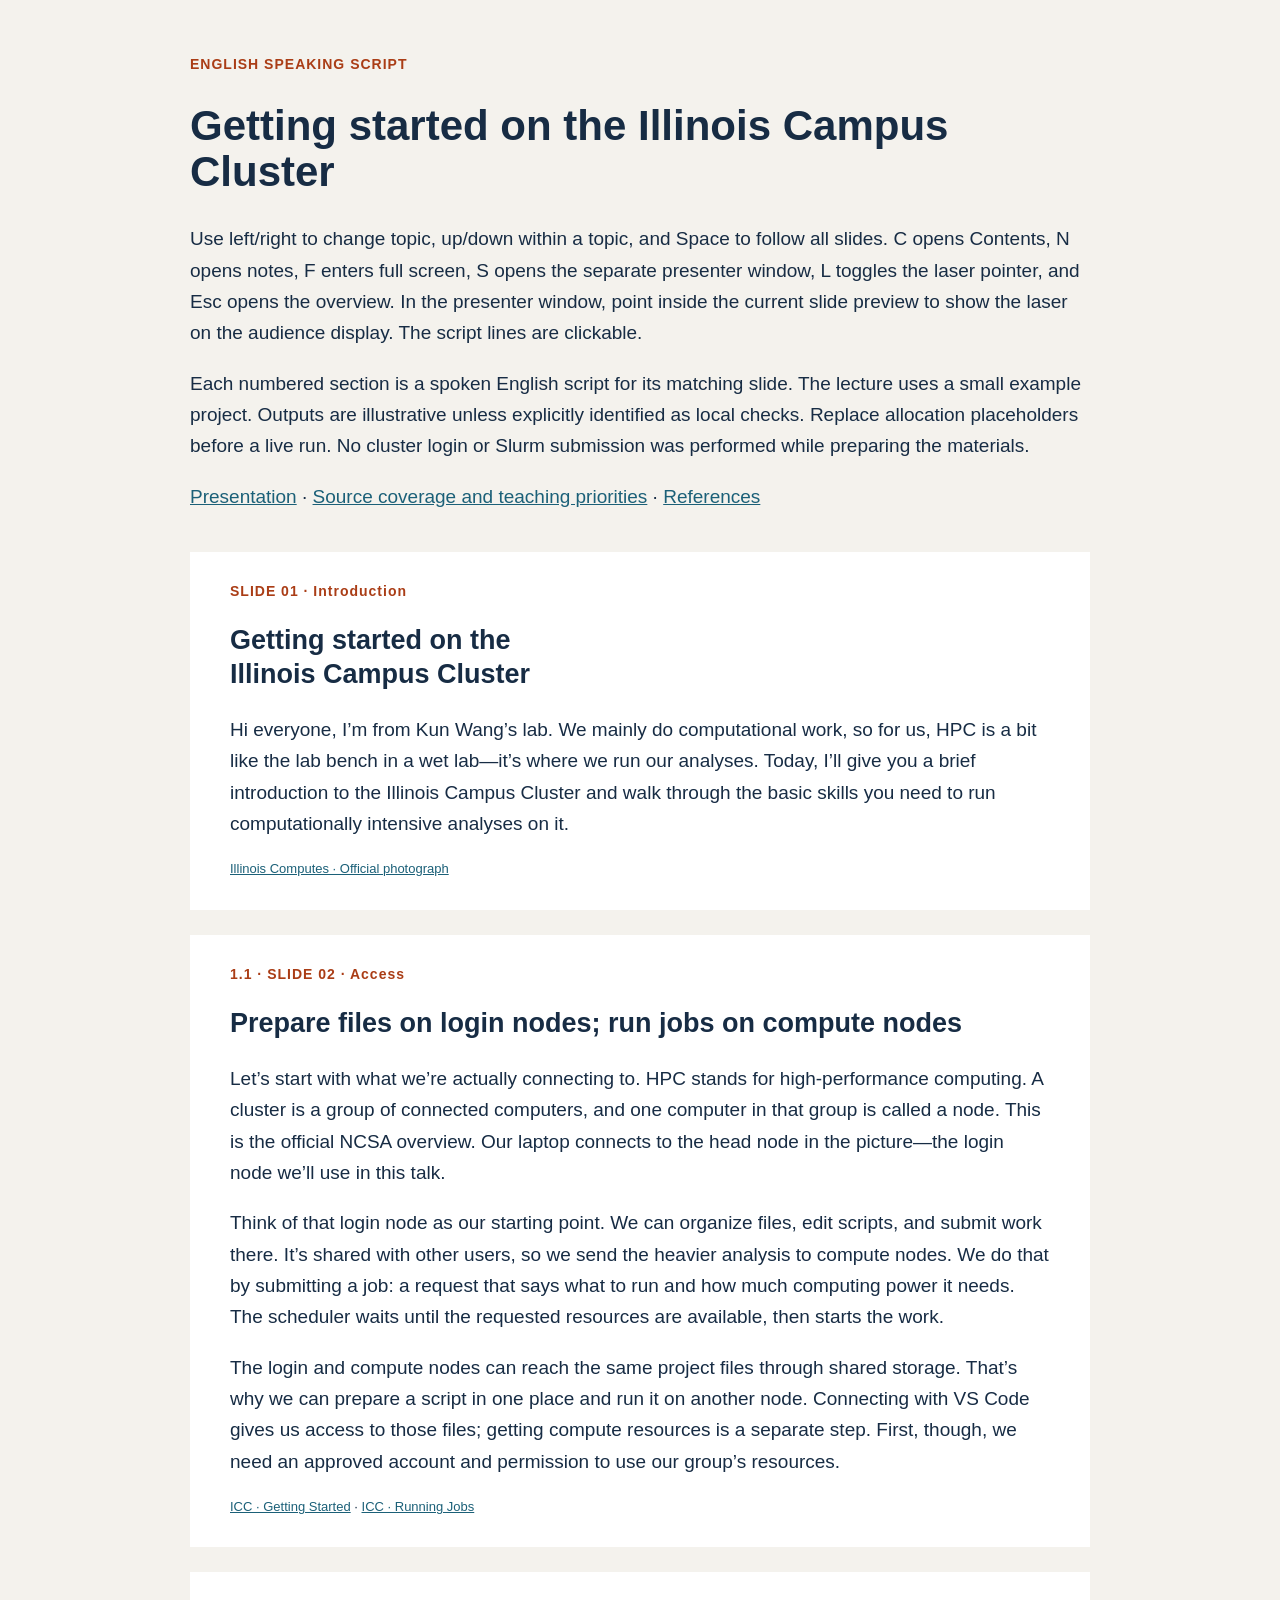
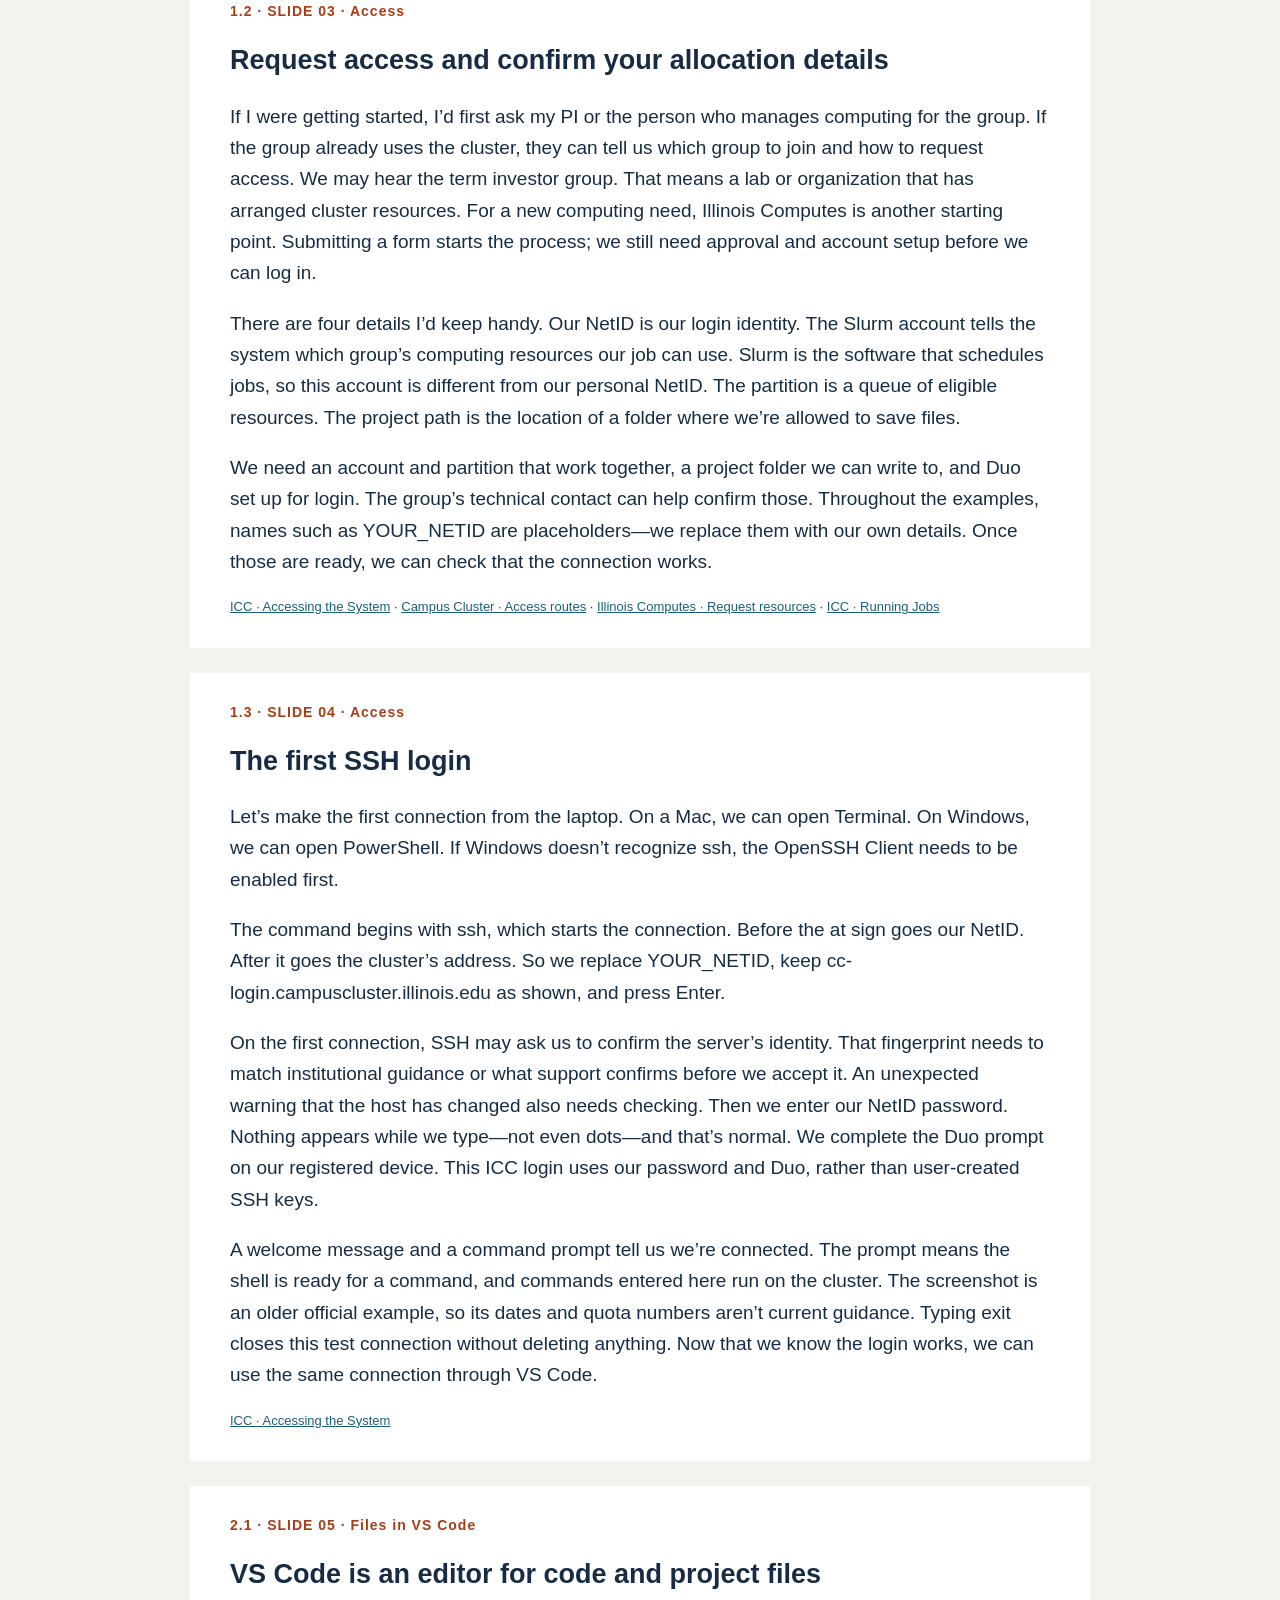
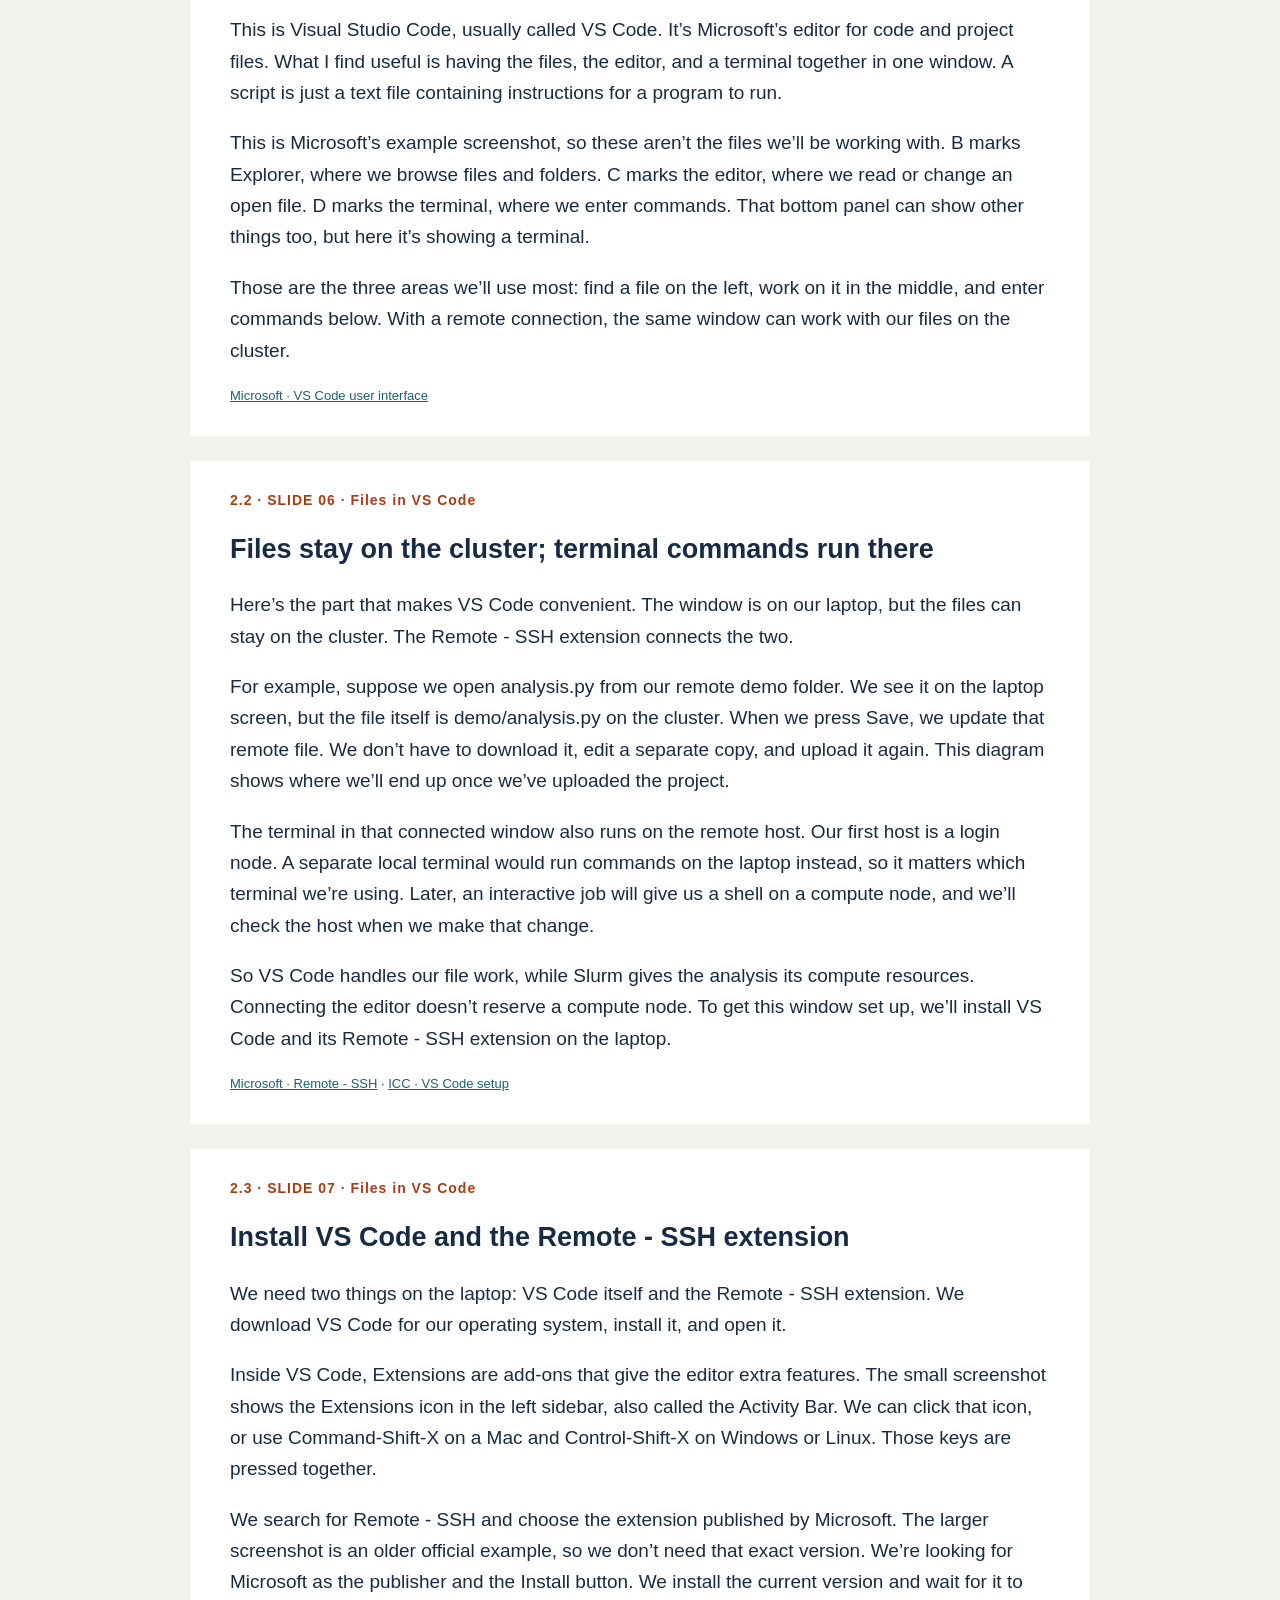
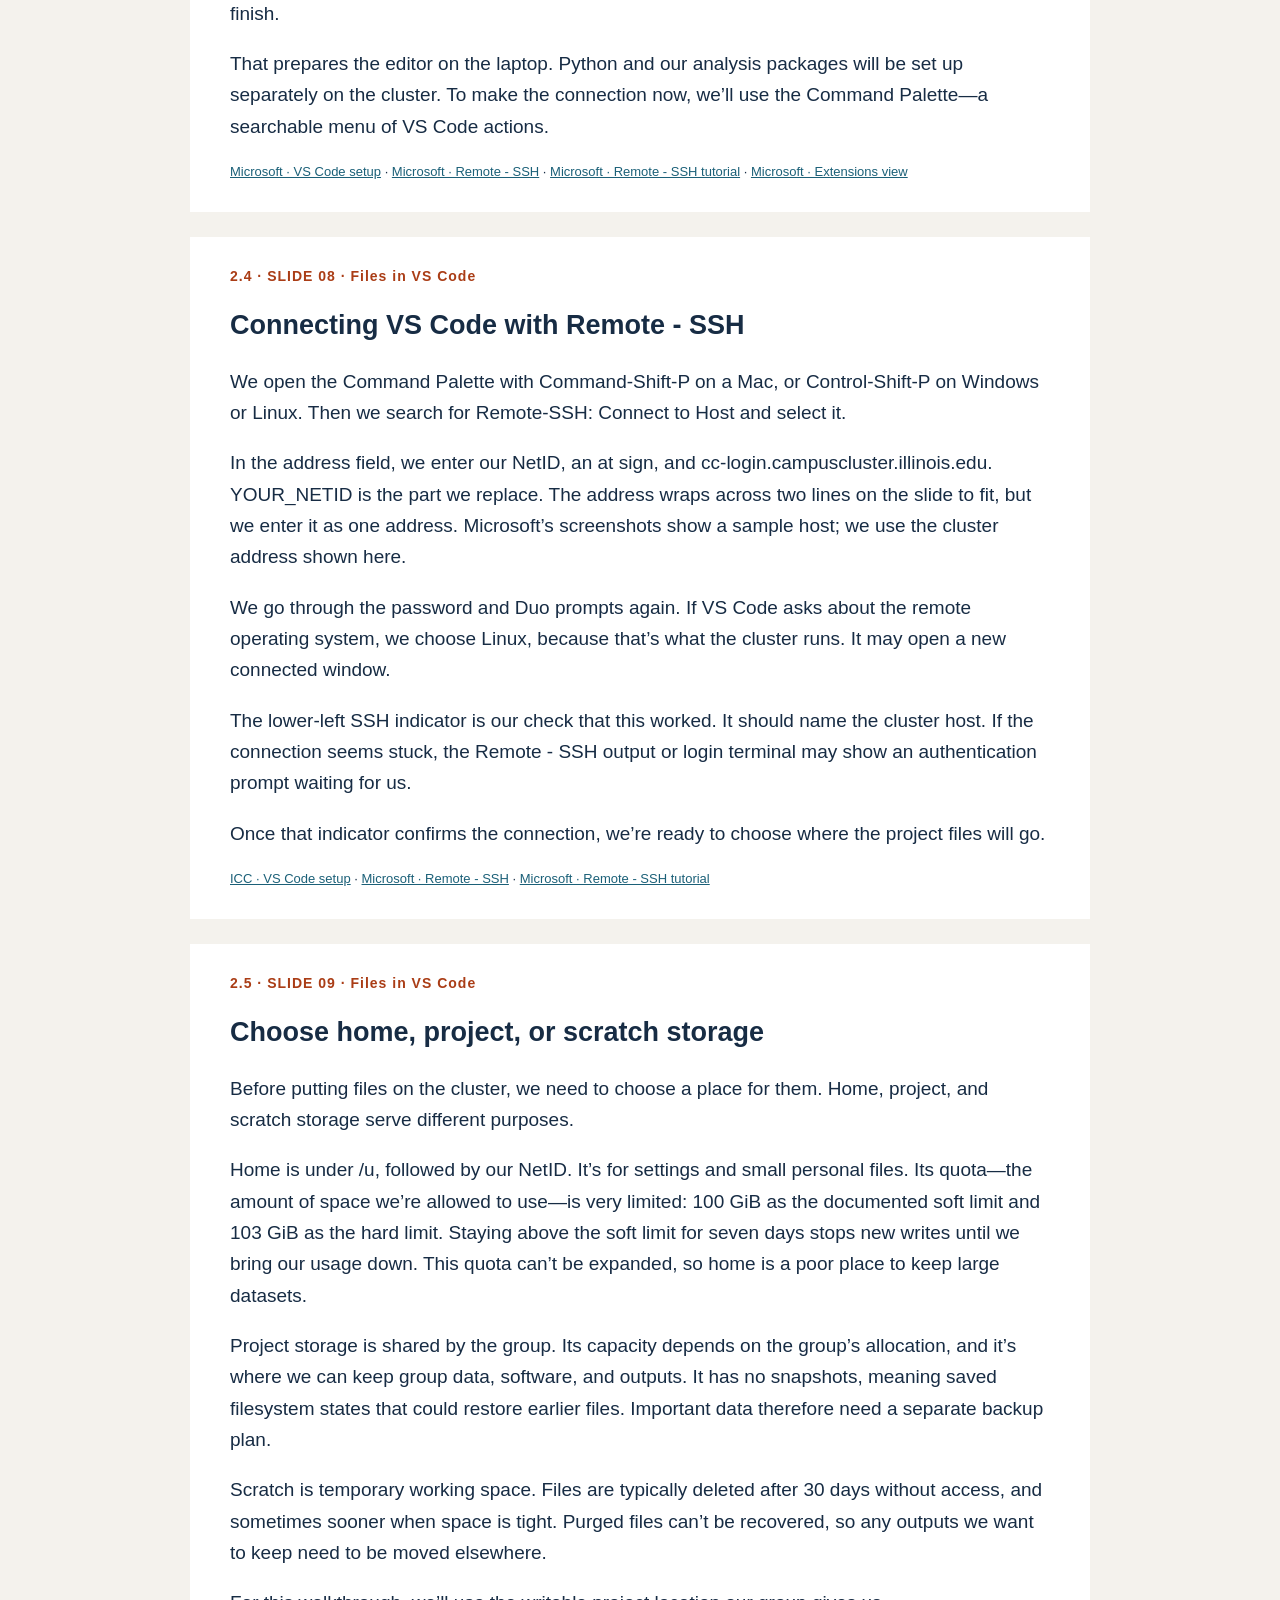
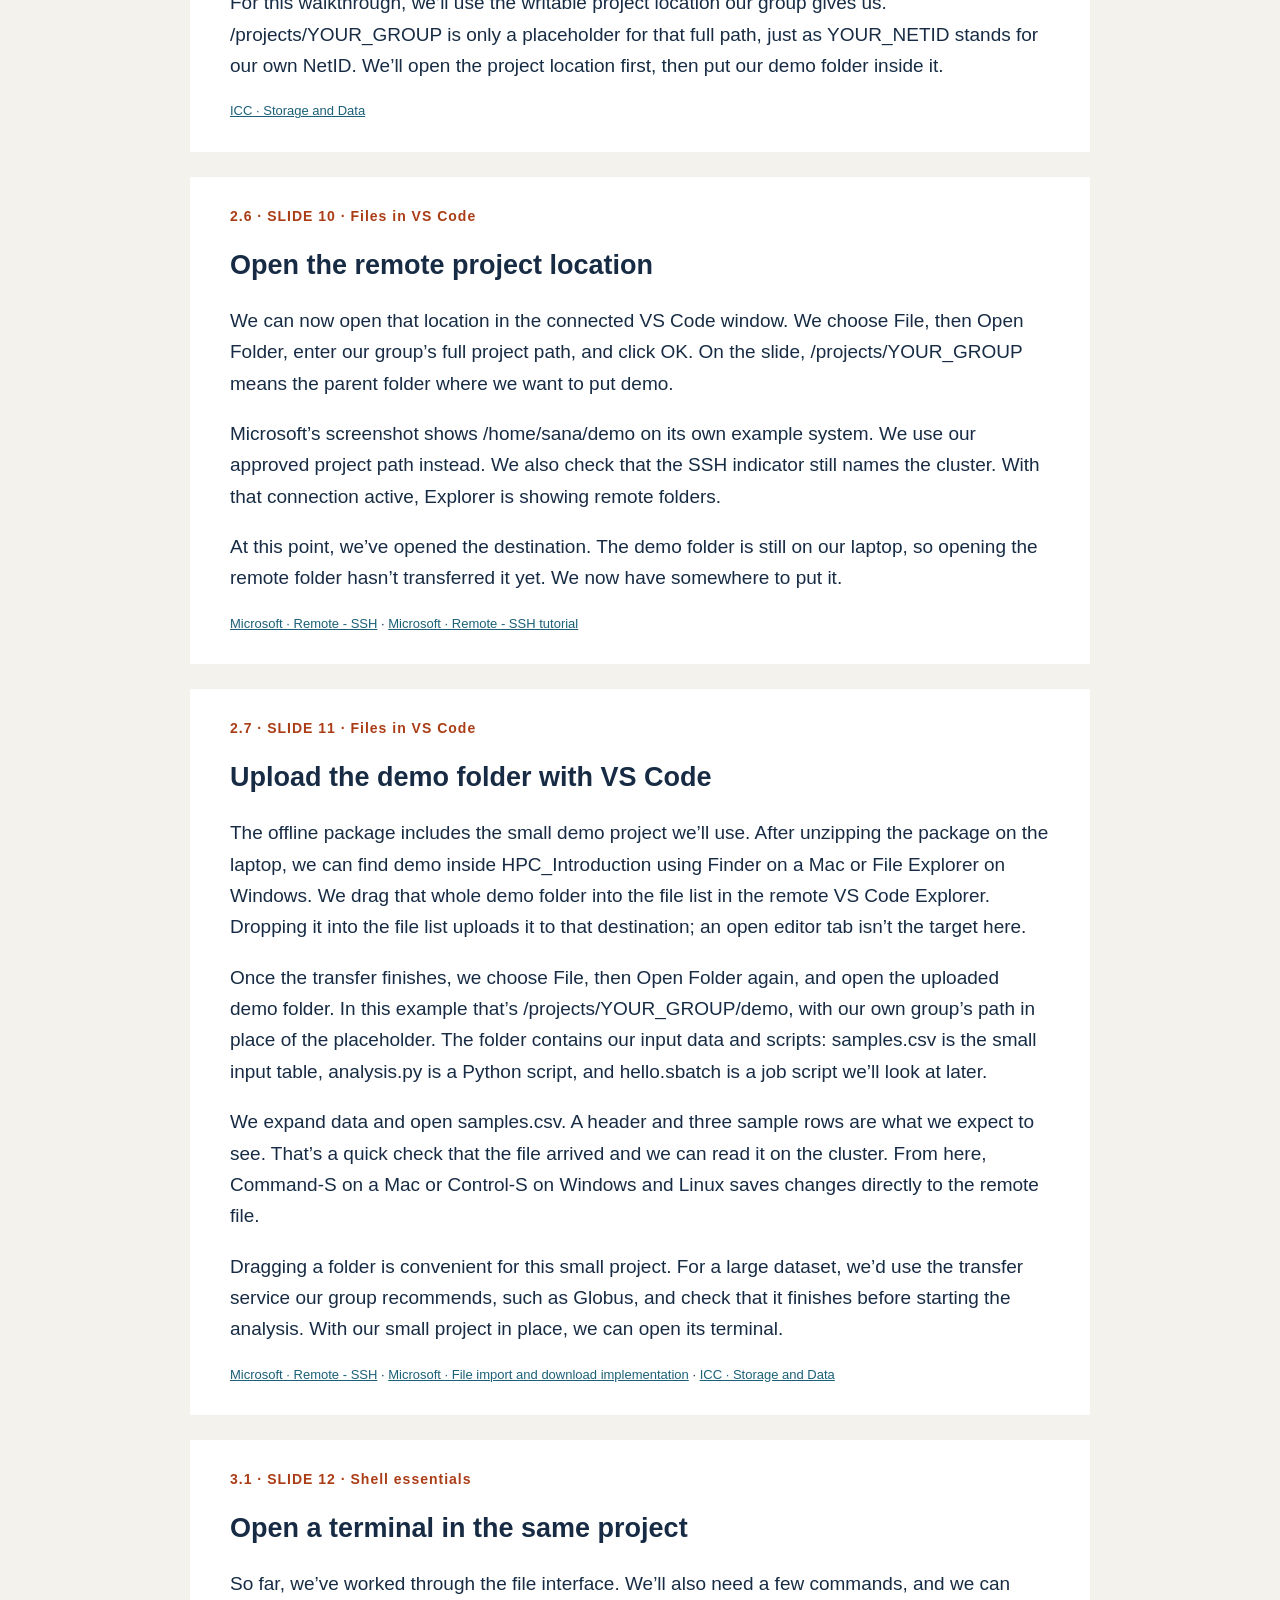
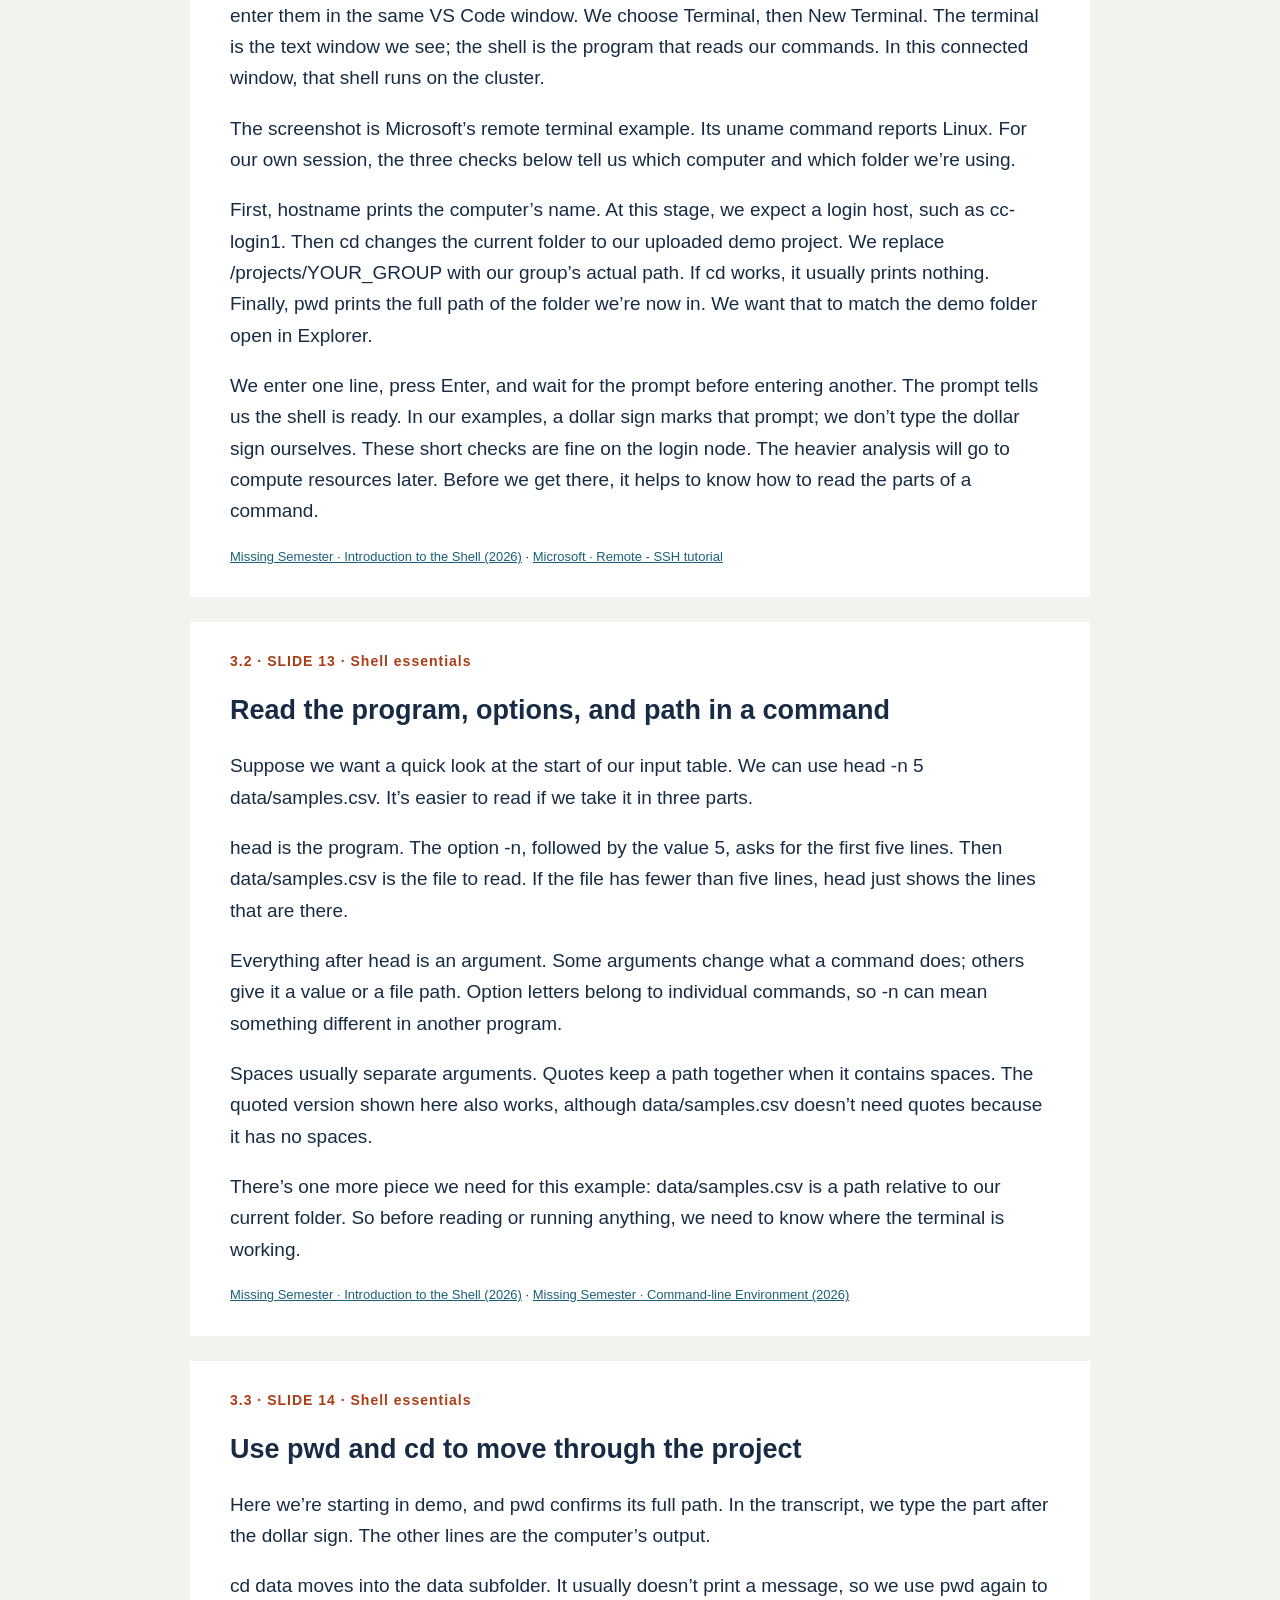
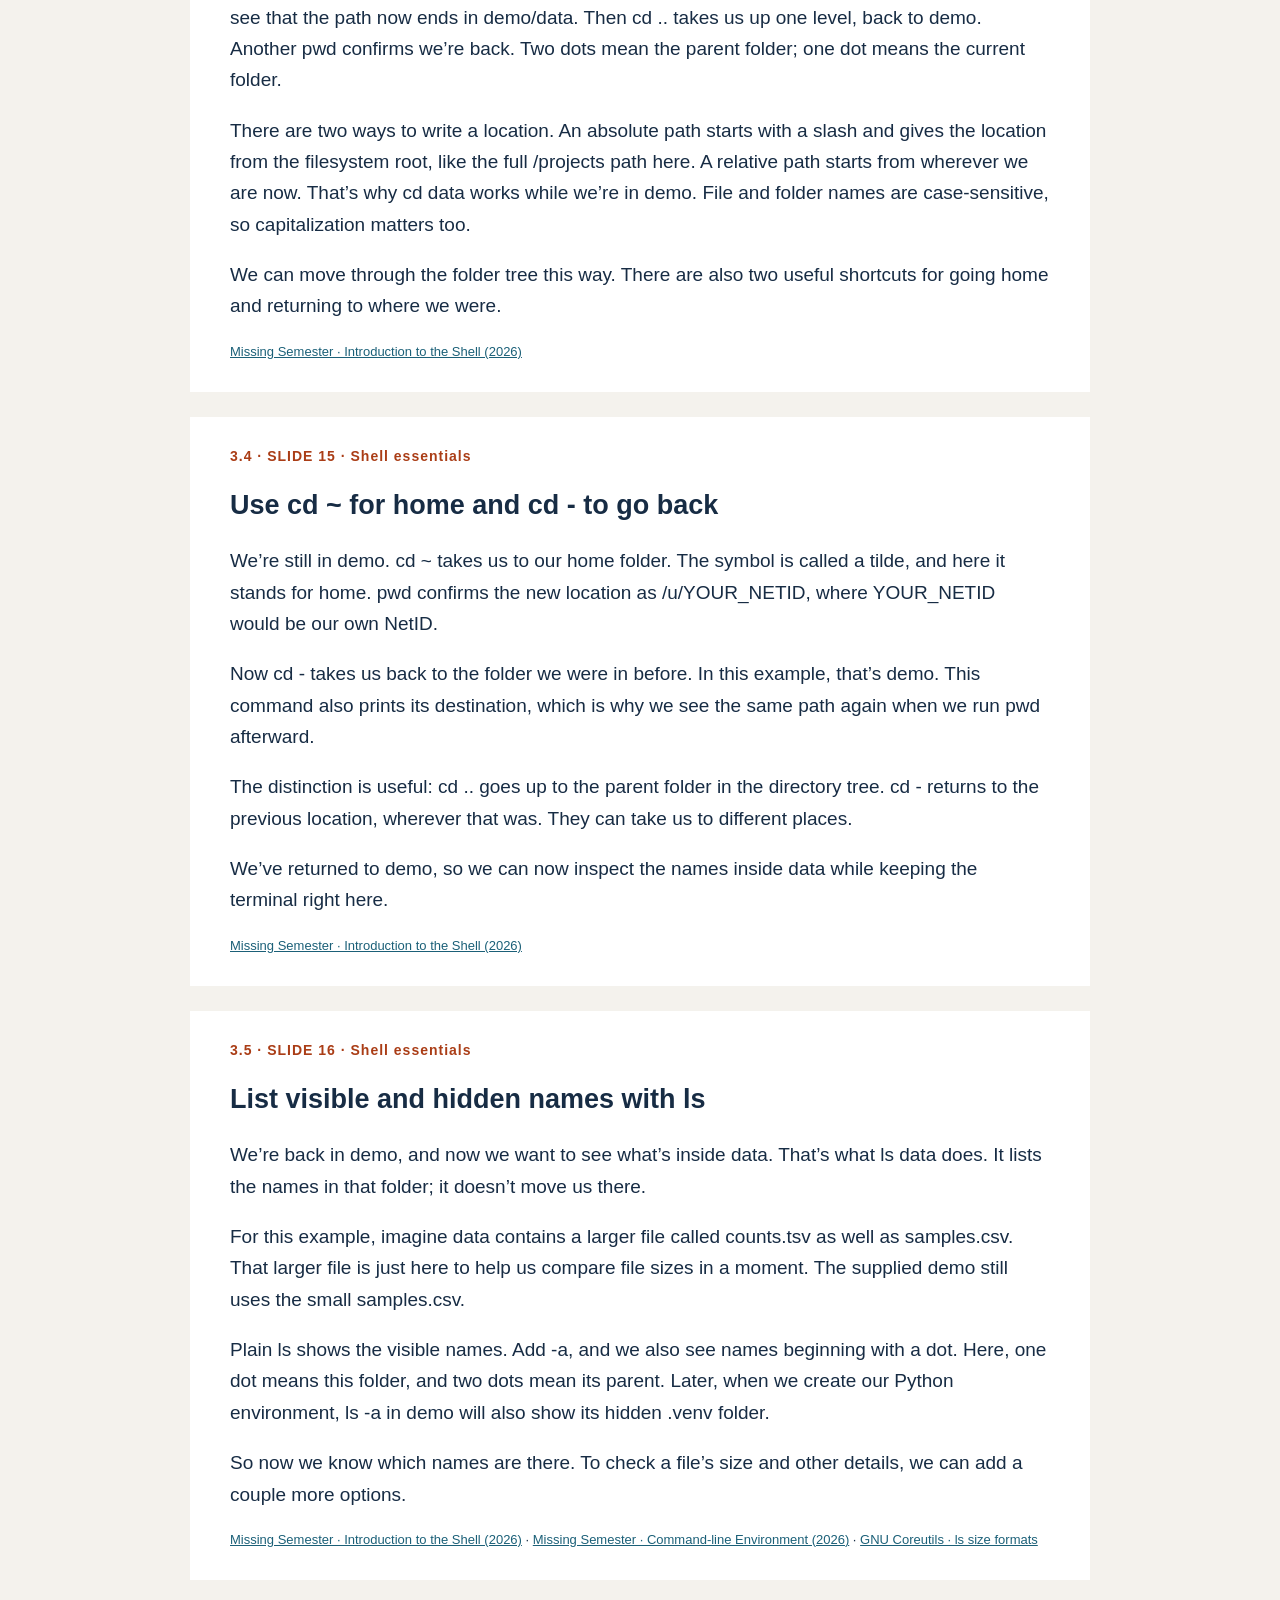
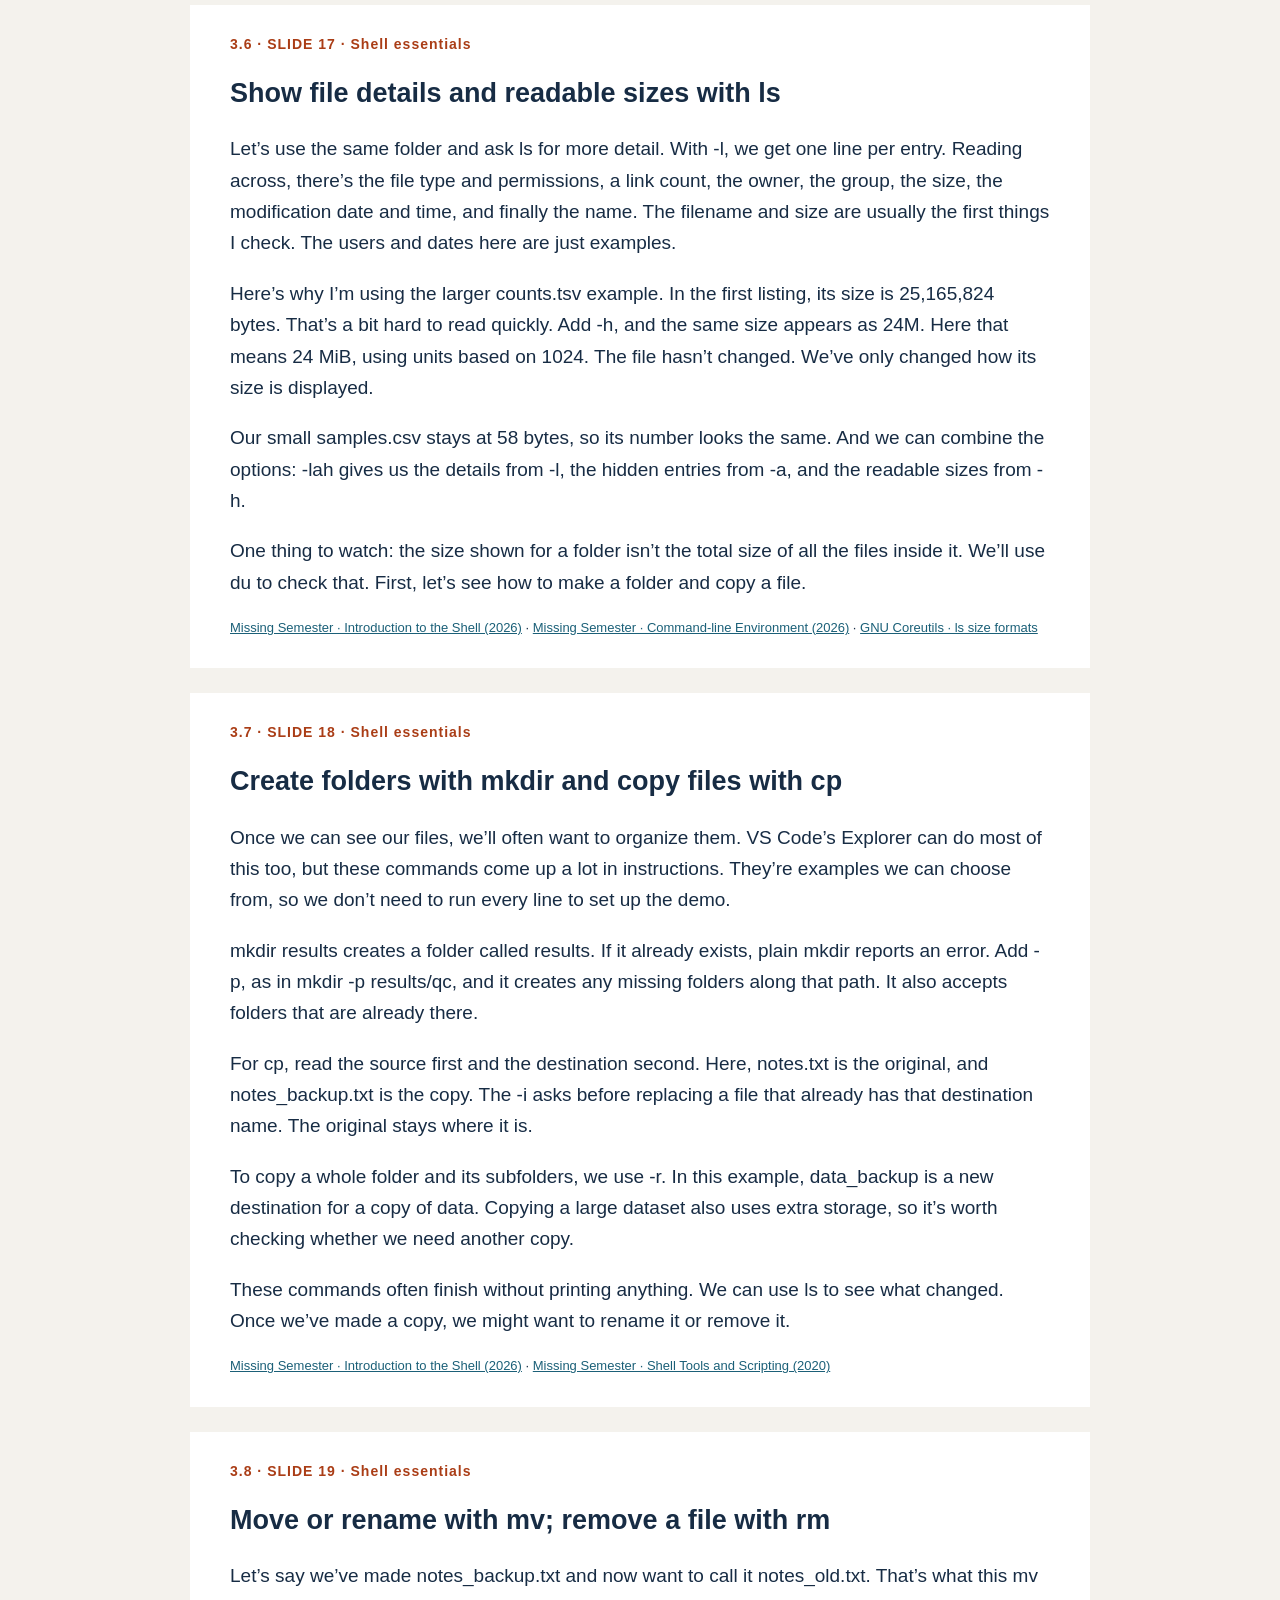
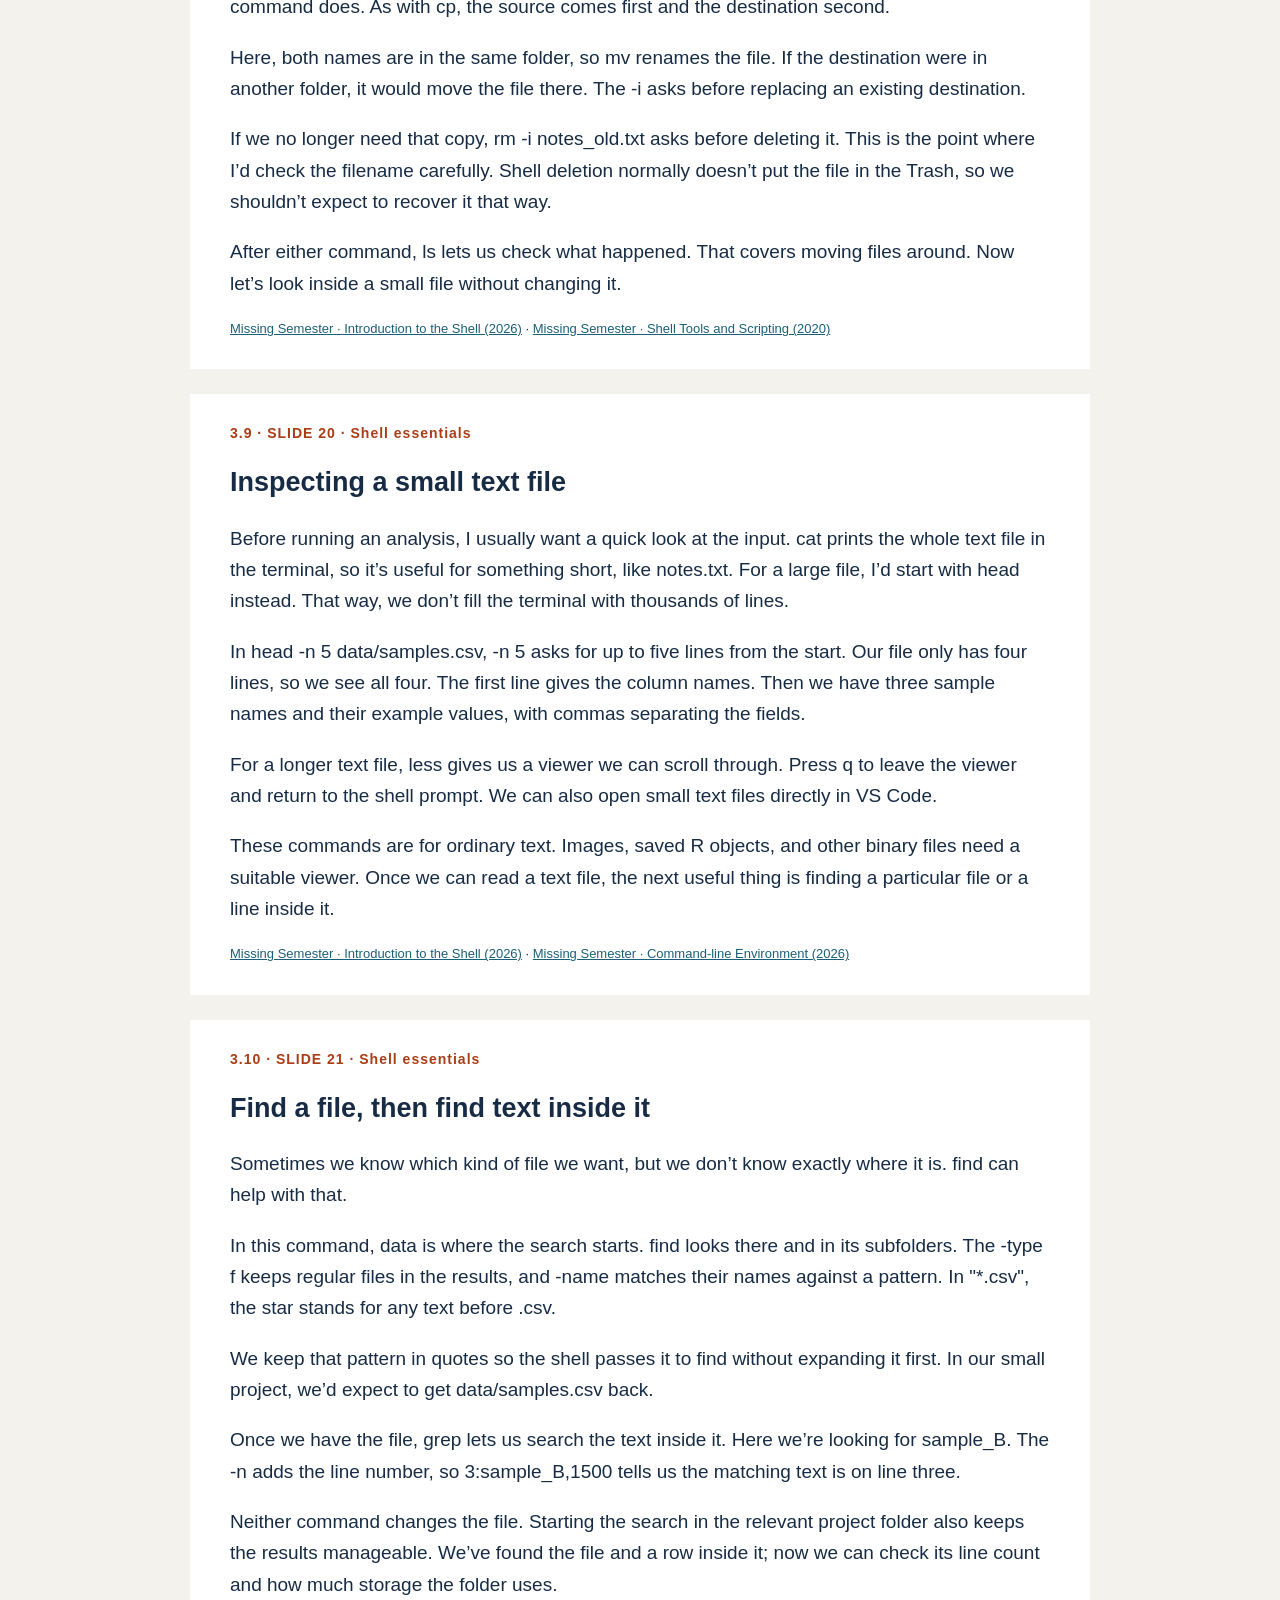
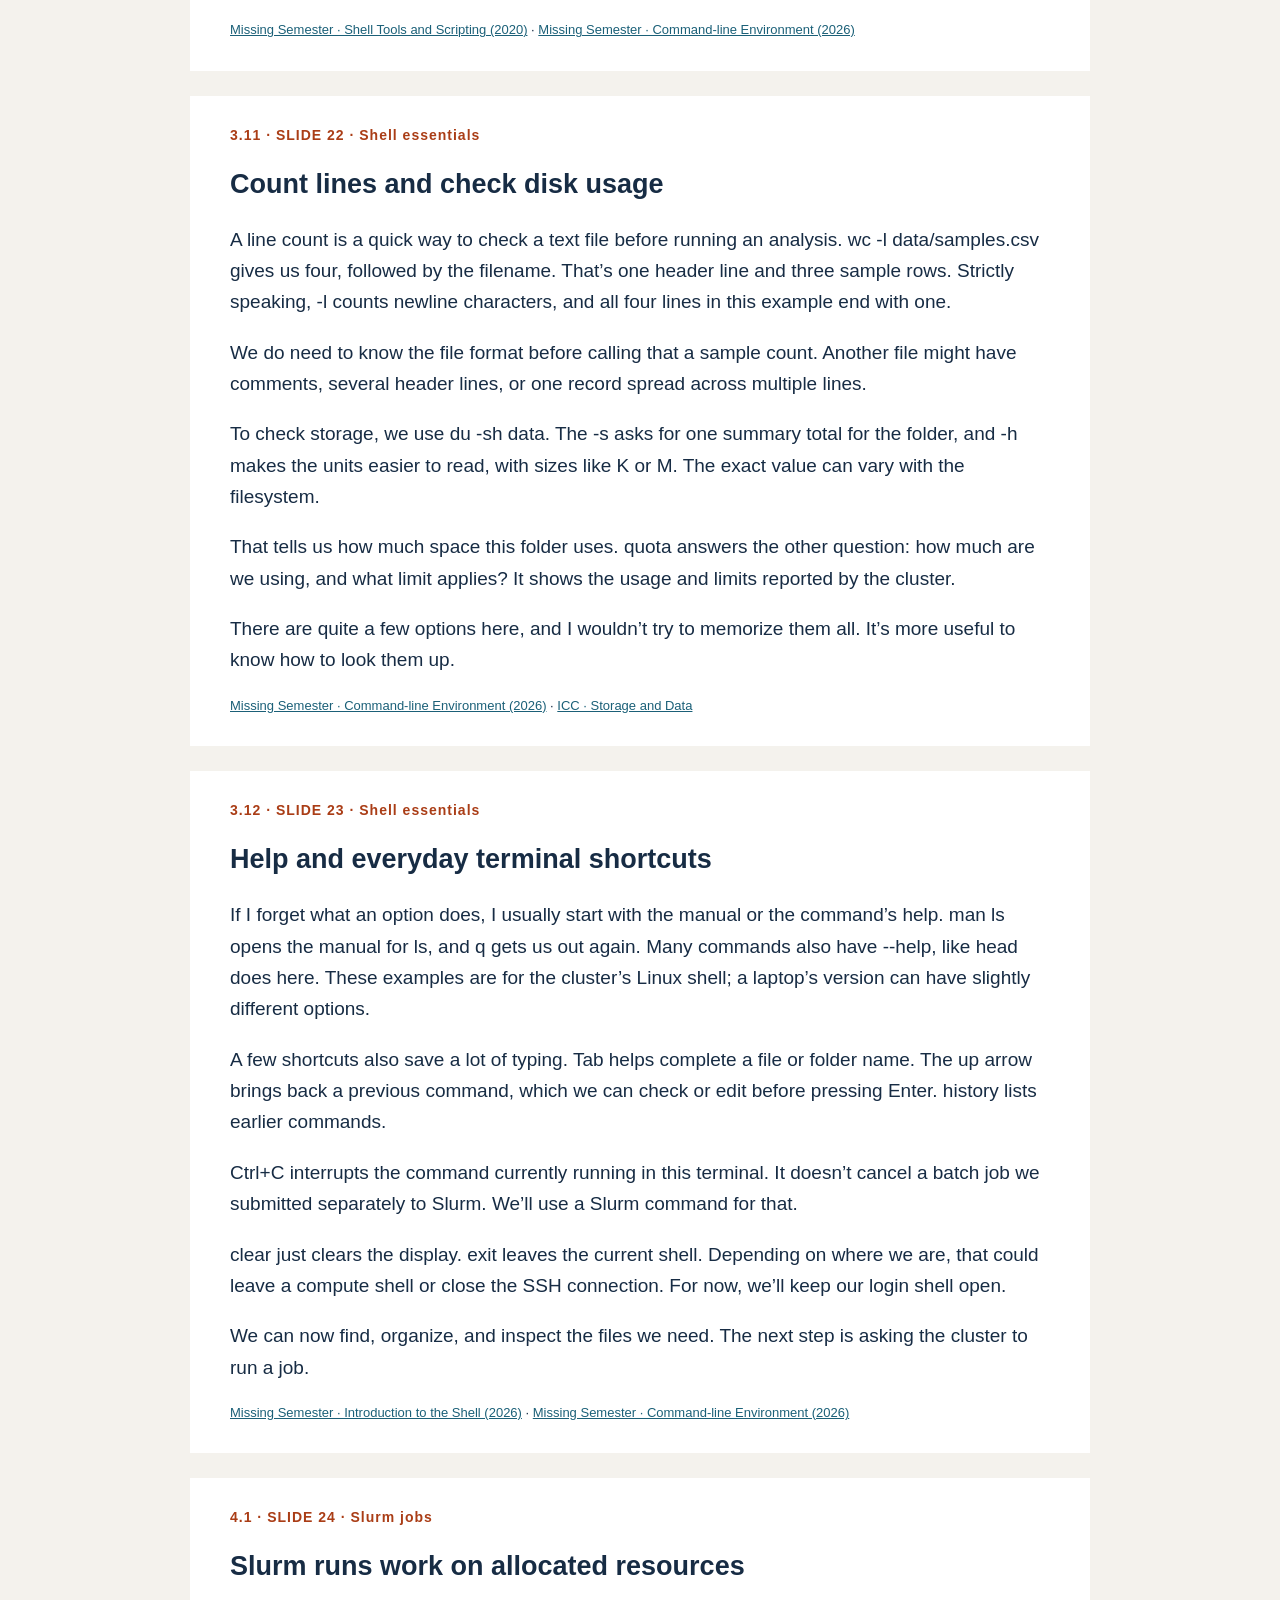
==== commit 7f771d7c: "Align conversational speaker notes with all 45 slides" ====
--- a/lecturer-notes.html
+++ b/lecturer-notes.html
@@ -1 +1 @@
-<!DOCTYPE html><html lang="en"><head><meta charset="utf-8"><title>Lecturer guide · ICC</title><style>body{font:19px/1.65 -apple-system,BlinkMacSystemFont,"Segoe UI",sans-serif;color:#172c44;background:#f4f2ed;margin:0}main{max-width:900px;margin:55px auto;padding:0 28px}h1{font-size:42px;line-height:1.1}h2{font-size:27px;line-height:1.25}article{background:#fff;padding:30px 40px;margin:25px 0;break-inside:avoid}.meta{font:700 14px/1.4 sans-serif;color:#aa3d16;letter-spacing:1px}.refs{font-size:13px}a{color:#1b6078}header{margin-bottom:40px}@media print{body{font-size:12pt;background:white}main{margin:0;max-width:none;padding:0}article{padding:12px 0;margin:0 0 22px;border-bottom:1px solid #ccc}header{break-after:page}.refs{font-size:9pt}}@page{size:A4;margin:18mm}</style></head><body><main><header><p class="meta">ENGLISH SPEAKING SCRIPT</p><h1>Getting started on the Illinois Campus Cluster</h1><p>Use left/right to change topic, up/down within a topic, and Space to follow all slides. C opens Contents, N opens notes, F enters full screen, S opens the separate presenter window, L toggles the laser pointer, and Esc opens the overview. In the presenter window, point inside the current slide preview to show the laser on the audience display. The script lines are clickable.</p><p>Each numbered section is a spoken English script for its matching slide. The lecture uses a small example project. Outputs are illustrative unless explicitly identified as local checks. Replace allocation placeholders before a live run. No cluster login or Slurm submission was performed while preparing the materials.</p><p><a href="index.html">Presentation</a> · <a href="SOURCE_REVIEW.md">Source coverage and teaching priorities</a> · <a href="SOURCES.md">References</a></p></header><article id="slide-1"><div class="meta">SLIDE 01 · Introduction</div><h2>Getting started on the<br>Illinois Campus Cluster</h2><p>Hi everyone, I’m from Kun Wang’s lab. We mainly do computational work, so for us, HPC is a bit like the lab bench in a wet lab—it’s where we run our analyses. Today, I’ll give you a brief introduction to the Illinois Campus Cluster and walk through the basic skills you need to run computationally intensive analyses on it.</p><div class="refs"><a href="https://computes.illinois.edu/" target="_blank" rel="noopener">Illinois Computes · Official photograph</a></div></article><article id="slide-2"><div class="meta">1.1 · SLIDE 02 · Access</div><h2>Prepare files on login nodes; run jobs on compute nodes</h2><p>Before we connect, it helps to know what we’re connecting to. HPC means high-performance computing. A cluster is a group of connected computers, and each computer is called a node. In this diagram, our laptop connects to the head node, which we’ll call the login node.</p><p>That’s where we organize files, edit scripts, and submit work. Other people share this node, so we use compute nodes for the heavier analysis. To do that, we submit a job: we tell the scheduler what program we want to run and what resources it needs. The scheduler starts it when those resources are available.</p><p>Both kinds of node can access the project files through shared storage. Connecting with VS Code gives us access to those files, but it doesn’t reserve a compute node. Before any of this works, we need an approved account and permission to use the group’s resources.</p><div class="refs"><a href="https://docs.ncsa.illinois.edu/systems/icc/en/latest/getting_started.html" target="_blank" rel="noopener">ICC · Getting Started</a> · <a href="https://docs.ncsa.illinois.edu/systems/icc/en/latest/user_guide/running_jobs.html" target="_blank" rel="noopener">ICC · Running Jobs</a></div></article><article id="slide-3"><div class="meta">1.2 · SLIDE 03 · Access</div><h2>Request access and confirm your allocation details</h2><p>For access, I’d start with your PI or the person who manages computing for your group. If the group already uses the cluster, they can tell you which group to join. You may see the term investor group—that means a lab or organization that has arranged cluster resources. For a new computing need, Illinois Computes is another starting point. The form starts the request; we still need approval and account setup before we can log in.</p><p>There are four details we’ll use throughout the talk. Your NetID identifies you. Your Slurm account identifies the group resources your job can use, so it isn’t the same as your NetID. Slurm is the software that schedules jobs. The partition is a queue of eligible resources, and the project path tells us where we can save files.</p><p>Ask for an account and partition that work together, a folder you can write to, and help setting up Duo if needed. Anywhere you see something like YOUR_NETID, replace it with your own value. With those details ready, we can try the first connection.</p><div class="refs"><a href="https://docs.ncsa.illinois.edu/systems/icc/en/latest/user_guide/accessing.html" target="_blank" rel="noopener">ICC · Accessing the System</a> · <a href="https://campuscluster.illinois.edu/access/" target="_blank" rel="noopener">Campus Cluster · Access routes</a> · <a href="https://computes.illinois.edu/submitrequest/" target="_blank" rel="noopener">Illinois Computes · Request resources</a> · <a href="https://docs.ncsa.illinois.edu/systems/icc/en/latest/user_guide/running_jobs.html" target="_blank" rel="noopener">ICC · Running Jobs</a></div></article><article id="slide-4"><div class="meta">1.3 · SLIDE 04 · Access</div><h2>The first SSH login</h2><p>We’ll start with a quick connection from the laptop. On a Mac, open Terminal; on Windows, open PowerShell. If Windows doesn’t recognize ssh, you’ll need to enable the OpenSSH Client first.</p><p>In this line, ssh starts the connection. Your NetID goes before the at sign, and the cluster address goes after it. Replace YOUR_NETID, leave the hostname as shown, and press Enter.</p><p>The first time, SSH may ask you to confirm the server’s identity. Check that fingerprint against institutional guidance or with support before accepting it. If you get an unexpected warning that the host has changed, check that too. Then enter your NetID password. You won’t see anything appear as you type—that’s normal. Complete the Duo prompt on your registered device. ICC uses your password and Duo here, rather than user-created SSH keys.</p><p>Once we see the welcome message and a command prompt, we’re connected. The prompt tells us the shell is ready, and commands typed here run on the cluster. The screenshot is an older example, so its dates and quota numbers aren’t current guidance. We can type exit to close this test connection without deleting anything. VS Code will make its own connection, so let’s look at that tool next.</p><div class="refs"><a href="https://docs.ncsa.illinois.edu/systems/icc/en/latest/user_guide/accessing.html" target="_blank" rel="noopener">ICC · Accessing the System</a></div></article><article id="slide-5"><div class="meta">2.1 · SLIDE 05 · Files in VS Code</div><h2>VS Code is an editor for code and project files</h2><p>This is Visual Studio Code, or just VS Code. It’s Microsoft’s editor for code and project files. The useful thing is that we can browse files, edit them, and use a terminal in one window. When I say script, I mean a text file containing instructions for a program to run.</p><p>This screenshot is Microsoft’s example, so we won’t be using these particular files or this code. The area marked B is Explorer, where we browse folders and files. The areas marked C show the files we’ve opened in the editor. Down at D is the terminal, where we enter commands. That bottom panel can show other things too, but here it’s showing a terminal.</p><p>Those are the three areas we’ll keep coming back to: files on the left, editing in the main area, and commands in the terminal. We can also use this same window to work with files on the cluster.</p><div class="refs"><a href="https://code.visualstudio.com/docs/editing/getting-started/userinterface" target="_blank" rel="noopener">Microsoft · VS Code user interface</a></div></article><article id="slide-6"><div class="meta">2.2 · SLIDE 06 · Files in VS Code</div><h2>Files stay on the cluster; terminal commands run there</h2><p>Here’s why I recommend VS Code for this workflow. The window stays on our laptop, and the Remote - SSH extension connects it to the cluster. Suppose we’ve opened analysis.py in that connected window. We’re looking at it on the laptop, but the file itself is demo/analysis.py on the cluster. When we press Save, that remote file is the one that changes. We don’t need to download a copy, edit it, and upload it again each time. This picture shows where we’ll end up after uploading the project; we’ll walk through those steps in a moment.</p><p>The terminal works in a similar way. We see it on the laptop screen, but its commands run on the connected cluster host. Our first connection goes to a login node. If we opened a separate local terminal, its commands would run on the laptop instead. Later, an interactive job will let us open a shell on a compute node, so we’ll check which host we’re using.</p><p>We’ll still use Slurm to get resources for an analysis; connecting the editor doesn’t reserve a compute node. For everyday file work, we can open, edit, and save directly in this window. To get that working, we need VS Code and the Remote - SSH extension on the laptop.</p><div class="refs"><a href="https://code.visualstudio.com/docs/remote/ssh" target="_blank" rel="noopener">Microsoft · Remote - SSH</a> · <a href="https://docs.ncsa.illinois.edu/systems/icc/en/latest/user_guide/prog_env.html#visual-studio-code" target="_blank" rel="noopener">ICC · VS Code setup</a></div></article><article id="slide-7"><div class="meta">2.3 · SLIDE 07 · Files in VS Code</div><h2>Install VS Code and the Remote - SSH extension</h2><p>There are two things to install on the laptop. First, download VS Code for your operating system, install it, and open it. Then click the Extensions icon in the sidebar. Extensions are add-ons that give the editor extra features.</p><p>Search for Remote - SSH and look for Microsoft as the publisher. The screenshot is an older official UI example, but the part to look for is the same: Microsoft as the publisher and the Install button. Install the current version and wait for it to finish. That adds the commands we need to connect to the cluster.</p><p>At this point, we’ve prepared the editor on the laptop. We’ll set up Python and the analysis packages on the cluster separately, when we get to software setup.</p><p>To start the connection, we’ll use something called the Command Palette. It’s a searchable menu of VS Code actions, so we can type the name of the action we want. We’ll use it with the same NetID and cluster hostname that worked in our SSH test.</p><div class="refs"><a href="https://code.visualstudio.com/docs/setup/setup-overview" target="_blank" rel="noopener">Microsoft · VS Code setup</a> · <a href="https://code.visualstudio.com/docs/remote/ssh" target="_blank" rel="noopener">Microsoft · Remote - SSH</a> · <a href="https://code.visualstudio.com/docs/remote/ssh-tutorial" target="_blank" rel="noopener">Microsoft · Remote - SSH tutorial</a> · <a href="https://code.visualstudio.com/docs/configure/extensions/extension-marketplace" target="_blank" rel="noopener">Microsoft · Extensions view</a></div></article><article id="slide-8"><div class="meta">2.4 · SLIDE 08 · Files in VS Code</div><h2>Connecting VS Code with Remote - SSH</h2><p>To open the Command Palette, press Command-Shift-P on a Mac, or Control-Shift-P on Windows or Linux. Search for Remote-SSH: Connect to Host. Then enter your NetID and the cluster hostname, just as we did in the terminal connection.</p><p>You’ll go through the password and Duo prompts again. If VS Code asks which operating system the remote computer uses, choose Linux—that’s what the cluster runs. It may open a separate connected window.</p><p>To check that it worked, look at the SSH indicator in the lower-left corner. It should name the cluster host. That tells us this window is connected to the remote computer. If it seems stuck waiting, check the Remote - SSH output or login terminal; there may be an authentication prompt waiting for a response.</p><p>Once we’re connected, we need somewhere to put our project. We’ll choose that location before uploading the files.</p><div class="refs"><a href="https://docs.ncsa.illinois.edu/systems/icc/en/latest/user_guide/prog_env.html#visual-studio-code" target="_blank" rel="noopener">ICC · VS Code setup</a> · <a href="https://code.visualstudio.com/docs/remote/ssh" target="_blank" rel="noopener">Microsoft · Remote - SSH</a> · <a href="https://code.visualstudio.com/docs/remote/ssh-tutorial" target="_blank" rel="noopener">Microsoft · Remote - SSH tutorial</a></div></article><article id="slide-9"><div class="meta">2.5 · SLIDE 09 · Files in VS Code</div><h2>Choose home, project, or scratch storage</h2><p>Before we upload anything, we need to choose where it will live. Home, project, and scratch storage have different jobs.</p><p>Home, under /u, is for settings and small personal files. It has a very limited quota, which means a limit on how much space you can use: 100 GiB as the documented soft limit and 103 GiB as the hard limit. If you stay above the soft limit for seven days, new writes stop until you reduce your usage. You can’t expand the home quota, so it’s a poor place to collect large datasets.</p><p>Project storage is shared by the group, and the available space depends on its allocation. It has no snapshots—saved filesystem states that let you recover earlier files—so important data need a separate backup plan.</p><p>Scratch is temporary workspace. Files are typically deleted after 30 days without access, sometimes sooner if space is tight. Once purged, they can’t be recovered, so move valuable outputs elsewhere.</p><p>For our project, we’ll use the full path supplied by the group, where we have permission to save files. The path on the slide is a placeholder. We’ll open that parent folder first, then upload demo into it.</p><div class="refs"><a href="https://docs.ncsa.illinois.edu/systems/icc/en/latest/user_guide/storage_data.html" target="_blank" rel="noopener">ICC · Storage and Data</a></div></article><article id="slide-10"><div class="meta">2.6 · SLIDE 10 · Files in VS Code</div><h2>Open the remote project location</h2><p>We’ve chosen a storage location, so we can open it in VS Code. In the connected window, go to File, then Open Folder, and enter your approved group path. Here, /projects/YOUR_GROUP stands for the parent folder where we’ll put demo.</p><p>Microsoft’s screenshot uses a path from its own example system. Yours should be the full path your group gave you. Also check that the SSH indicator still names the cluster. With that connection active, the folders in Explorer are on the remote computer.</p><p>At this point, we’ve opened the destination, but we haven’t uploaded anything yet. The demo folder is still on the laptop. It helps to keep those two locations clear: the folder we’re taking from the laptop, and the folder we’re putting it into on the cluster. Next, we’ll make that transfer.</p><div class="refs"><a href="https://code.visualstudio.com/docs/remote/ssh" target="_blank" rel="noopener">Microsoft · Remote - SSH</a> · <a href="https://code.visualstudio.com/docs/remote/ssh-tutorial" target="_blank" rel="noopener">Microsoft · Remote - SSH tutorial</a></div></article><article id="slide-11"><div class="meta">2.7 · SLIDE 11 · Files in VS Code</div><h2>Upload the demo folder with VS Code</h2><p>The offline package includes a small demo folder with the input file and scripts we’ll use. After unzipping it on the laptop, look inside HPC_Introduction. Drag the whole demo folder into the remote Explorer destination. Aim for the file list in Explorer, rather than an open editor tab.</p><p>Once the transfer finishes, use File, Open Folder again and open the uploaded demo folder. The example path is /projects/YOUR_GROUP/demo; yours will use the group’s actual location. Expand data and open samples.csv. We should see a header and three sample rows. That checks that the file arrived and we can read it on the cluster.</p><p>From here, Command-S or Control-S saves our edits directly to the remote file. Dragging files is convenient for this small example. For a large dataset, use the transfer service your group recommends, such as Globus, and check that the transfer finishes before starting the analysis.</p><p>Our files are in place. We can open a terminal in this same project folder next.</p><div class="refs"><a href="https://code.visualstudio.com/docs/remote/ssh" target="_blank" rel="noopener">Microsoft · Remote - SSH</a> · <a href="https://github.com/microsoft/vscode/blob/main/src/vs/workbench/contrib/files/browser/fileImportExport.ts" target="_blank" rel="noopener">Microsoft · File import and download implementation</a> · <a href="https://docs.ncsa.illinois.edu/systems/icc/en/latest/user_guide/storage_data.html" target="_blank" rel="noopener">ICC · Storage and Data</a></div></article><article id="slide-12"><div class="meta">3.1 · SLIDE 12 · Shell essentials</div><h2>Open a terminal in the same project</h2><p>We’ve been working with files through the interface. For the next steps, we’ll also use a few commands. In the remote VS Code window, choose Terminal, then New Terminal. The terminal is the text window; the shell is the program that reads what we type. Here, that shell runs on the connected cluster host. The screenshot is Microsoft’s example of a remote terminal. Their uname command reports Linux; our three checks below will confirm the host and folder in our own session.</p><p>We’ll use these three lines one at a time. hostname tells us which computer we’re on. At this stage, we expect a login host, such as cc-login1. Then cd changes the current folder to our uploaded project. Use your group’s full path in place of the example. Finally, pwd prints the full path, so we can check that the terminal is working in the same folder we opened in Explorer. If cd works, it usually doesn’t print anything.</p><p>When the prompt comes back, the shell is ready for another command. In our examples, the dollar sign marks that prompt; we don’t type it ourselves. These short file checks are fine on the login node. We’ll send the actual analysis to compute resources later. First, we’ll break down how a command is written.</p><div class="refs"><a href="https://missing.csail.mit.edu/2026/course-shell/" target="_blank" rel="noopener">Missing Semester · Introduction to the Shell (2026)</a> · <a href="https://code.visualstudio.com/docs/remote/ssh-tutorial" target="_blank" rel="noopener">Microsoft · Remote - SSH tutorial</a></div></article><article id="slide-13"><div class="meta">3.2 · SLIDE 13 · Shell essentials</div><h2>Read the program, options, and path in a command</h2><p>A command can look like a long string at first, but we can read this one in three parts. head is the program we’re asking to run. The option -n, followed by 5, says we want the first five lines. Then data/samples.csv tells it which file to read. If the file has fewer than five lines, it just shows the lines that are there.</p><p>Everything after head is an argument. Some arguments change what the program does; others give it a value or a filename. An option letter belongs to that particular command, so the same letter can mean something else in a different program.</p><p>Spaces usually separate the arguments. If a path contains spaces, quotes keep the whole path together. The quoted example on this slide works too, but this particular path doesn’t need quotes because it has no spaces.</p><p>We’ll use this way of reading commands throughout the talk. Before trying more file commands, we need to know how the folder we’re currently in affects the path we type.</p><div class="refs"><a href="https://missing.csail.mit.edu/2026/course-shell/" target="_blank" rel="noopener">Missing Semester · Introduction to the Shell (2026)</a> · <a href="https://missing.csail.mit.edu/2026/command-line-environment/" target="_blank" rel="noopener">Missing Semester · Command-line Environment (2026)</a></div></article><article id="slide-14"><div class="meta">3.3 · SLIDE 14 · Shell essentials</div><h2>Use pwd and cd to move through the project</h2><p>Once we’re in the terminal, the first thing I want to know is where we are. That’s what pwd tells us. Here, we’re starting in demo. We type what comes after the dollar sign; the other lines are the computer’s response.</p><p>cd data takes us into the data folder. It usually prints nothing, so the next pwd lets us see the new location. cd .. takes us one level up, back to demo, and pwd confirms it again. Two dots mean the parent folder; one dot means the current folder.</p><p>A path beginning with a slash is an absolute path: it gives the location from the filesystem root. A relative path, like data, starts wherever we are now. Capitalization matters in file and folder names.</p><p>That covers moving into a folder and going up one level. Next, let’s look at two shortcuts for moving home and coming back.</p><div class="refs"><a href="https://missing.csail.mit.edu/2026/course-shell/" target="_blank" rel="noopener">Missing Semester · Introduction to the Shell (2026)</a></div></article><article id="slide-15"><div class="meta">3.4 · SLIDE 15 · Shell essentials</div><h2>Use cd ~ for home and cd - to go back</h2><p>We’re still in demo. cd ~ takes us to our home folder, shown here as /u/YOUR_NETID. The tilde is a shortcut for home. We run pwd to confirm that move.</p><p>Now cd - takes us back to the folder we were in before, so here we return to demo. It also prints the destination itself. That’s why the same path appears again when we run pwd.</p><p>It helps to keep these two ideas separate. cd .. goes to a parent folder in the directory tree. cd - goes to the previous location, even if it’s somewhere else in that tree.</p><p>We’re back in demo now. Let’s list what’s inside data without moving into it.</p><div class="refs"><a href="https://missing.csail.mit.edu/2026/course-shell/" target="_blank" rel="noopener">Missing Semester · Introduction to the Shell (2026)</a></div></article><article id="slide-16"><div class="meta">3.5 · SLIDE 16 · Shell essentials</div><h2>List visible and hidden names with ls</h2><p>We’ve found the folder. To see what’s inside, we use ls. Both commands here list data, and our terminal stays in demo throughout. For this illustration, imagine there’s also a larger file called counts.tsv. The supplied demo still uses the small samples.csv.</p><p>Plain ls shows the visible names. Add -a, and it also shows names beginning with a dot. That includes the single dot for this folder and the two dots for its parent. Later, we’ll run ls -a in demo to see .venv, the hidden folder holding our Python environment.</p><p>These commands show us which names exist. On the next page, we’ll add file details and make the sizes easier to read.</p><div class="refs"><a href="https://missing.csail.mit.edu/2026/course-shell/" target="_blank" rel="noopener">Missing Semester · Introduction to the Shell (2026)</a> · <a href="https://missing.csail.mit.edu/2026/command-line-environment/" target="_blank" rel="noopener">Missing Semester · Command-line Environment (2026)</a> · <a href="https://www.gnu.org/software/coreutils/manual/html_node/What-information-is-listed.html" target="_blank" rel="noopener">GNU Coreutils · ls size formats</a></div></article><article id="slide-17"><div class="meta">3.6 · SLIDE 17 · Shell essentials</div><h2>Show file details and readable sizes with ls</h2><p>Now we’re asking ls to show more detail. With -l, each line gives permissions, a link count, the owner and group, the size, the modification time, and the name. The filename and size are usually the first things I check. The users and dates here are examples.</p><p>The larger file makes -h easier to see. With -l, counts.tsv shows 25165824 bytes. Add -h and that becomes 24M, meaning 24 MiB in these 1024-based units. Nothing happened to the file; we’ve just changed how the size is displayed. The small samples.csv is still 58 bytes, so its number stays the same.</p><p>We can combine the letters as -lah to get details, readable sizes, and hidden entries together. A folder’s size on this line isn’t the total of everything inside it. We’ll use du for that.</p><p>Now that we can inspect what’s there, let’s look at making folders and copying files.</p><div class="refs"><a href="https://missing.csail.mit.edu/2026/course-shell/" target="_blank" rel="noopener">Missing Semester · Introduction to the Shell (2026)</a> · <a href="https://missing.csail.mit.edu/2026/command-line-environment/" target="_blank" rel="noopener">Missing Semester · Command-line Environment (2026)</a> · <a href="https://www.gnu.org/software/coreutils/manual/html_node/What-information-is-listed.html" target="_blank" rel="noopener">GNU Coreutils · ls size formats</a></div></article><article id="slide-18"><div class="meta">3.7 · SLIDE 18 · Shell essentials</div><h2>Create folders with mkdir and copy files with cp</h2><p>These are common operations for organizing a project. We can do most of them in VS Code’s Explorer too, but it’s useful to recognize the commands in instructions. These are examples to choose from, rather than a required setup sequence.</p><p>mkdir results makes a new folder. If it’s already there, plain mkdir reports an error. In mkdir -p results/qc, -p creates missing folders along the path and accepts folders that already exist.</p><p>For cp, the source comes first and the destination second. cp -i notes.txt notes_backup.txt makes a copy and asks before replacing an existing destination file. The original stays in place. With cp -r, we copy the folder and its subfolders. Here, data_backup is a new destination. A large dataset will also take more storage when we copy it.</p><p>These commands often finish quietly. Use ls to check what changed. Next, we’ll look at moving a file and deleting an unwanted copy.</p><div class="refs"><a href="https://missing.csail.mit.edu/2026/course-shell/" target="_blank" rel="noopener">Missing Semester · Introduction to the Shell (2026)</a> · <a href="https://missing.csail.mit.edu/2020/shell-tools/" target="_blank" rel="noopener">Missing Semester · Shell Tools and Scripting (2020)</a></div></article><article id="slide-19"><div class="meta">3.8 · SLIDE 19 · Shell essentials</div><h2>Move or rename with mv; remove a file with rm</h2><p>Suppose we made notes_backup.txt and want to give it a different name. mv -i notes_backup.txt notes_old.txt renames it. The source comes first and the destination second, just as with cp. If the destination were a different folder, mv would move the file there. The -i asks before replacing an existing destination.</p><p>If we no longer need that copy, rm -i notes_old.txt asks before deleting it. Check the filename before confirming, because shell deletion normally has no Trash recovery.</p><p>After either operation, ls lets us check the result. We’ve covered organizing files; next, we’ll read a small input file without changing it.</p><div class="refs"><a href="https://missing.csail.mit.edu/2026/course-shell/" target="_blank" rel="noopener">Missing Semester · Introduction to the Shell (2026)</a> · <a href="https://missing.csail.mit.edu/2020/shell-tools/" target="_blank" rel="noopener">Missing Semester · Shell Tools and Scripting (2020)</a></div></article><article id="slide-20"><div class="meta">3.9 · SLIDE 20 · Shell essentials</div><h2>Inspecting a small text file</h2><p>Sometimes we just need a quick look at a file. cat prints the whole text file in the terminal, which works well for a short note or a small configuration file. For something large, I’d start with head so the terminal doesn’t fill up with thousands of lines.</p><p>We’ve already seen how to read head -n 5. Here is its output for samples.csv: the file has only four lines, so it shows all four. The first gives us the column names, and the other three contain our sample names and example values. The commas separate the fields.</p><p>For a longer text file, less gives us a viewer we can scroll through. Press q when we’re done, and we’re back at the shell prompt. These tools read ordinary text. Images, saved R objects, and other binary files need a suitable viewer. We can also open small text files directly in VS Code.</p><p>Once we can read a file, the next useful step is finding a particular file or a line inside it.</p><div class="refs"><a href="https://missing.csail.mit.edu/2026/course-shell/" target="_blank" rel="noopener">Missing Semester · Introduction to the Shell (2026)</a> · <a href="https://missing.csail.mit.edu/2026/command-line-environment/" target="_blank" rel="noopener">Missing Semester · Command-line Environment (2026)</a></div></article><article id="slide-21"><div class="meta">3.10 · SLIDE 21 · Shell essentials</div><h2>Find a file, then find text inside it</h2><p>There are two kinds of searching here. We might know the kind of file we want, or we might know some text that should be inside it.</p><p>find handles the first case. Here, data tells it where to start searching, and -type f keeps regular files in the results. Then -name checks their names against the pattern. In &quot;*.csv&quot;, the star can stand for any text before .csv. The quotes let find receive that pattern directly, without the shell expanding it first. In our small project, it should return data/samples.csv.</p><p>grep searches the text inside a file. Here, we’re looking for sample_B in samples.csv. The -n adds a line number, so 3:sample_B,1500 tells us the match is on line three.</p><p>Both commands leave the file unchanged. Starting in the relevant project folder helps keep the results manageable. We’ve found our file and a specific row; next, we can check how many lines it contains and how much storage it uses.</p><div class="refs"><a href="https://missing.csail.mit.edu/2020/shell-tools/" target="_blank" rel="noopener">Missing Semester · Shell Tools and Scripting (2020)</a> · <a href="https://missing.csail.mit.edu/2026/command-line-environment/" target="_blank" rel="noopener">Missing Semester · Command-line Environment (2026)</a></div></article><article id="slide-22"><div class="meta">3.11 · SLIDE 22 · Shell essentials</div><h2>Count lines and check disk usage</h2><p>A quick line count can help us check an input file before we run anything. Here, wc -l returns four, followed by the filename. That’s one header line and three sample rows. Strictly speaking, it counts newline characters; all four lines in this example end with one.</p><p>We do need to know the file format before treating that number as a sample count. A different file might have comments, several header lines, or one record spread over multiple lines.</p><p>For storage, du -sh data tells us how much disk space the data folder uses. The -s asks for one summary total, and -h gives us readable units like K or M. The exact value can vary with the filesystem.</p><p>That tells us what the folder is using. To see how much storage we’re allowed to use as well, we run quota, which reports usage and limits for the filesystem areas we can access. We don’t have to memorize all these options; the next slide shows where to look them up.</p><div class="refs"><a href="https://missing.csail.mit.edu/2026/command-line-environment/" target="_blank" rel="noopener">Missing Semester · Command-line Environment (2026)</a> · <a href="https://docs.ncsa.illinois.edu/systems/icc/en/latest/user_guide/storage_data.html" target="_blank" rel="noopener">ICC · Storage and Data</a></div></article><article id="slide-23"><div class="meta">3.12 · SLIDE 23 · Shell essentials</div><h2>Help and everyday terminal shortcuts</h2><p>You don’t need to learn every command option by heart. I’d much rather know how to look one up. man ls opens the manual for ls, and q gets us out of that viewer. Many programs also have --help, like head does here. These examples are for the cluster’s Linux shell; the tools on a laptop can have slightly different options.</p><p>A few keyboard shortcuts make everyday work easier. Tab completes file and folder names. The up arrow brings back a previous command, so we can check it or edit it before pressing Enter. history shows a list of earlier commands.</p><p>Ctrl+C interrupts the command currently using this terminal. A batch job submitted separately through Slurm keeps running. clear just clears the display. exit leaves the current shell, so what it closes depends on where we are: it could leave a compute allocation or end the SSH connection.</p><p>For now, we’ll keep this login shell open. We have the file commands we need, so we can move on to submitting a job.</p><div class="refs"><a href="https://missing.csail.mit.edu/2026/course-shell/" target="_blank" rel="noopener">Missing Semester · Introduction to the Shell (2026)</a> · <a href="https://missing.csail.mit.edu/2026/command-line-environment/" target="_blank" rel="noopener">Missing Semester · Command-line Environment (2026)</a></div></article><article id="slide-24"><div class="meta">4.1 · SLIDE 24 · Slurm jobs</div><h2>Slurm runs work on allocated resources</h2><p>This is where Slurm comes in. We prepare the script on the login node, then use sbatch to send it to the scheduler. Slurm checks the resources we’ve requested and may put the job in a queue until they’re available. Once it allocates those resources, meaning reserves them for our job, the program runs on a compute node.</p><p>The shared folder underneath the diagram connects the two sides. Both nodes can access our approved project folder, so the job can read the inputs and write its outputs there. We don’t have to copy the whole project to another computer each time. Slurm is the scheduling software in the middle; the files stay in that shared storage.</p><p>Our terminal stays on the login node after submission. The batch job can keep running even if we disconnect the laptop. Later, we’ll also use an interactive job, which gives us a shell on allocated compute resources for software setup.</p><p>First, though, we’ll look inside hello.sbatch and see what we’re actually asking Slurm to do.</p><div class="refs"><a href="https://docs.ncsa.illinois.edu/systems/icc/en/latest/user_guide/running_jobs.html" target="_blank" rel="noopener">ICC · Running Jobs</a> · <a href="https://slurm.schedmd.com/sbatch.html" target="_blank" rel="noopener">SchedMD · sbatch</a> · <a href="https://slurm.schedmd.com/srun.html" target="_blank" rel="noopener">SchedMD · srun</a></div></article><article id="slide-25"><div class="meta">4.2 · SLIDE 25 · Slurm jobs</div><h2>Read a Slurm batch script line by line</h2><p>This little file is the complete request for our first job. hello.sbatch is just plain text: it tells Slurm what resources we need, then tells the computer what to run.</p><p>The first line selects Bash to read the commands. The lines starting with #SBATCH are the settings for Slurm, and they go before the commands that run the program. The job name helps us recognize this submission. The account identifies our group’s compute allocation, and the partition selects a queue we can use. We need a valid account and partition pair from our group.</p><p>The next lines ask for nodes, tasks, CPUs per task, memory, and a running-time limit. At the bottom, echo prints the message. The five-minute limit starts when the job runs; time spent waiting in the queue doesn’t count.</p><p>We’ll edit and save this file in VS Code, then submit it with sbatch. If we ran bash hello.sbatch directly, Bash would treat the #SBATCH lines as comments and run the command on the current machine, without requesting resources.</p><p>Before submitting, I want to slow down on nodes, tasks, and CPUs, because those names are easy to mix up.</p><div class="refs"><a href="https://slurm.schedmd.com/sbatch.html" target="_blank" rel="noopener">SchedMD · sbatch</a></div></article><article id="slide-26"><div class="meta">4.3 · SLIDE 26 · Slurm jobs</div><h2>Set nodes, tasks, CPUs, memory, and time for a job</h2><p>I find this easier to understand by counting the boxes. The big box is one node, so one computer. Inside it are two tasks, which represent two program processes across the whole job. Each task has two CPUs reserved. Two tasks times two CPUs per task gives us four CPUs in total. ntasks already counts tasks across all the nodes, so we don’t multiply by the node count again.</p><p>A task here isn’t a sample or a file. These boxes show what we’re requesting, rather than every CPU the computer physically has. Depending on the system, a Slurm CPU can mean a core or a hardware thread.</p><p>There’s another step between requesting resources and using them. Plain python analysis.py starts one process. Running multiple processes needs a suitable program and launcher, and a multithreaded program needs its own worker or thread setting.</p><p>For our actual hello job, we’ll keep it small: one node, one task, and one CPU. --mem=1G requests one GiB of RAM per node. That’s working memory, not disk storage. --time=00:05:00 allows five minutes of running time, with queue waiting excluded. For a real analysis, we’d choose these values based on the software and data.</p><p>With those settings clear, we’re ready to submit hello.sbatch.</p><div class="refs"><a href="https://slurm.schedmd.com/sbatch.html" target="_blank" rel="noopener">SchedMD · sbatch</a></div></article><article id="slide-27"><div class="meta">4.4 · SLIDE 27 · Slurm jobs</div><h2>Submit the first job: hello.sbatch</h2><p>We’ve checked the resource settings, so now save hello.sbatch in VS Code. In the remote demo folder, pwd confirms our location, and ls hello.sbatch checks that the saved file is there. Then sbatch hello.sbatch sends it to Slurm.</p><p>Slurm returns a job ID, shown here as 123456. Keep the number you actually receive. Accepted doesn’t mean started or finished: the job may still be waiting. This first job just prints a message; it doesn’t run analysis.py yet.</p><p>The submission happens in the terminal after saving the file. Pressing Run in the editor doesn’t submit a Slurm job. Next, we’ll use that returned job ID to check the queue and find the output.</p><div class="refs"><a href="https://slurm.schedmd.com/sbatch.html" target="_blank" rel="noopener">SchedMD · sbatch</a></div></article><article id="slide-28"><div class="meta">4.5 · SLIDE 28 · Slurm jobs</div><h2>Checking the queue and stopping a job</h2><p>We have a job ID. Now squeue -u YOUR_NETID lists your jobs, and -u selects the user. Each run gives a fresh snapshot.</p><p>Read the diagram from left to right. PD means pending; check the listed reason. R means running on allocated resources. This tiny job may finish before we check. Once it leaves the queue, read slurm-123456.out with cat, using your own job ID. We expect My first HPC job. Leaving the queue alone doesn’t prove success, so investigate missing or unexpected output.</p><p>scancel followed by the job ID is for a job we want to stop. We’ll let hello finish here. Ctrl+C in a separate log viewer doesn’t cancel a submitted batch job.</p><p>We’ve now submitted and checked a small job. For the analysis job, we’ll use clearer log filenames and optional email notifications.</p><div class="refs"><a href="https://docs.ncsa.illinois.edu/systems/icc/en/latest/user_guide/running_jobs.html" target="_blank" rel="noopener">ICC · Running Jobs</a> · <a href="https://slurm.schedmd.com/job_state_codes.html" target="_blank" rel="noopener">SchedMD · Job states</a></div></article><article id="slide-29"><div class="meta">4.6 · SLIDE 29 · Slurm jobs</div><h2>Output files and email notifications</h2><p>These lines let us choose where the job’s messages go. They’re already in the supplied analysis.sbatch template, before the commands that load software and run the analysis.</p><p>--output names the file for ordinary program output. --error names the file for error and diagnostic messages. Some programs also put normal progress messages there, so we need to read what the .err file says before calling it a failure.</p><p>The useful part of these filenames is %j. Slurm fills that in with the job ID. For job 123457, analysis-%j.out becomes analysis-123457.out. We leave %j in the script; Slurm does the replacement. With these filenames, the logs go into the folder we submit from. If we add a subfolder to the path, that folder needs to exist before submission.</p><p>For email, --mail-type selects the events: END for the job ending and FAIL for failure. --mail-user is the recipient, so we put our own address there or remove both mail lines. Delivery depends on the cluster’s email setup. Even with a completion email, we still check the result.</p><p>The next two slides cover optional requests, starting with GPUs.</p><div class="refs"><a href="https://slurm.schedmd.com/sbatch.html" target="_blank" rel="noopener">SchedMD · sbatch</a></div></article><article id="slide-30"><div class="meta">4.7 · SLIDE 30 · Slurm jobs</div><h2>When the analysis needs a GPU</h2><p>Some analysis tools can use a GPU, which is an additional processor for software that supports GPU computing. If a tool needs one, we first need an account and GPU partition that our group can use.</p><p>In --gres=gpu:GPU_TYPE:1, gpu names the resource, GPU_TYPE is the type name configured on the cluster, and the final 1 requests one GPU per allocated node. We get the valid names from the group’s documentation or support contact.</p><p>Reserving a GPU won’t make a CPU-only program use it. Inside an allocated NVIDIA GPU job, nvidia-smi shows the GPU visible to that job and some basic usage information. The GPU also has its own memory, separate from the CPU RAM we request with --mem.</p><p>The software needs a compatible environment too, so its installation instructions matter here. Our tiny demo stays on CPUs. Another optional setting is asking for a particular compute node; we’ll look at that next, because a node name and a GPU type refer to different things.</p><div class="refs"><a href="https://docs.ncsa.illinois.edu/systems/icc/en/latest/user_guide/running_jobs.html" target="_blank" rel="noopener">ICC · Running Jobs</a> · <a href="https://slurm.schedmd.com/sbatch.html" target="_blank" rel="noopener">SchedMD · sbatch</a></div></article><article id="slide-31"><div class="meta">4.8 · SLIDE 31 · Slurm jobs</div><h2>When a particular node is required</h2><p>There are two similar-looking options here, but they mean different things. --nodes=1 says, “I need one computer.” --nodelist=NODE_NAME says, “I need this particular computer.” If we use it, NODE_NAME has to be a real compute node in a partition our account can access. We wouldn&#x27;t put a login node here.</p><p>To look at the available resources, we can use sinfo. The -p option picks a partition, and -N lists the information by node. A node appearing in that list doesn&#x27;t automatically mean our account has access to it.</p><p>For most jobs, I&#x27;d let Slurm choose a suitable node. Asking for one specific machine gives the scheduler fewer choices, so we may wait longer. It can make sense if the group needs that machine for a hardware test or comparison. But if we just need more memory or a certain GPU type, we can usually ask for that resource directly.</p><p>That&#x27;s how we choose resources. Next, we&#x27;ll use them to open a compute shell and prepare our software.</p><div class="refs"><a href="https://slurm.schedmd.com/sbatch.html" target="_blank" rel="noopener">SchedMD · sbatch</a> · <a href="https://docs.ncsa.illinois.edu/systems/icc/en/latest/user_guide/running_jobs.html" target="_blank" rel="noopener">ICC · Running Jobs</a></div></article><article id="slide-32"><div class="meta">4.9 · SLIDE 32 · Slurm jobs</div><h2>Open an interactive compute shell with srun</h2><p>We&#x27;ve been using the login node to organize files and submit jobs. For the software setup, we&#x27;ll open a shell on a compute node so we can work there directly.</p><p>We start from the login shell, in demo. This srun command asks for one node, one task, two CPUs, four GiB of memory, and fifteen minutes. These are example settings for a small setup task. You&#x27;d replace YOUR_ACCOUNT and YOUR_PARTITION with the values approved for your group.</p><p>Although the command takes up several lines on the slide, it&#x27;s one command. Each backslash continues onto the next line, and nothing should come after it on that line. srun requests the resources and starts a program. Here, --pty bash gives us an interactive terminal running Bash on those resources.</p><p>We may have to wait in the queue. When the prompt appears, hostname should show a compute node, and pwd should still show our project folder. We&#x27;ll prepare Python in this shell. VS Code&#x27;s Run button and notebook cells don&#x27;t automatically move to that compute node just because we&#x27;ve opened this shell.</p><div class="refs"><a href="https://docs.ncsa.illinois.edu/systems/icc/en/latest/user_guide/running_jobs.html" target="_blank" rel="noopener">ICC · Running Jobs</a> · <a href="https://slurm.schedmd.com/srun.html" target="_blank" rel="noopener">SchedMD · srun</a></div></article><article id="slide-33"><div class="meta">5.1 · SLIDE 33 · Software and packages</div><h2>Make Python available in the compute shell</h2><p>We&#x27;re now in the compute shell, inside demo. Before we install any packages, we need to choose which Python we&#x27;re using.</p><p>The cluster already has software installed. The module command lets our shell select from those installations. module avail python shows the Python choices. module load python/3.11.11 selects this example version, and module list lets us check what&#x27;s loaded. The number after the slash is the version. Use one that&#x27;s actually available, and keep the same version when we write the batch job later.</p><p>Having Python available is only part of the setup. Our script, analysis.py, uses pandas to read a table. pandas is a package: reusable code that the script can import. We still need to install it for the Python we&#x27;re using.</p><p>We&#x27;ll do that inside a project environment. One naming detail before we move on: the cluster&#x27;s module command and Python&#x27;s -m option are different things. We&#x27;ll use -m in the next step.</p><div class="refs"><a href="https://docs.ncsa.illinois.edu/systems/icc/en/latest/user_guide/software.html" target="_blank" rel="noopener">ICC · Software and Modules</a></div></article><article id="slide-34"><div class="meta">5.2 · SLIDE 34 · Software and packages</div><h2>Create a Python environment and install pandas</h2><p>We’re still in the same compute shell and remote demo folder, with our Python module loaded. python -m venv .venv runs Python’s venv tool and creates the project environment. The -m means run this Python module as a program; it’s different from the cluster’s module command.</p><p>source .venv/bin/activate makes this shell use .venv/bin/python. Then python -m pip install pandas runs the installer through that selected Python. Wait for it to finish and for the prompt to return.</p><p>ls -a shows hidden names, so we can see .venv too. We create this environment on the cluster; we don’t copy a laptop environment over. Activation selects it for this shell, but doesn’t activate every other shell or job.</p><p>Once installation finishes, let’s check that this Python can actually load pandas.</p><div class="refs"><a href="https://packaging.python.org/en/latest/guides/installing-using-pip-and-virtual-environments/" target="_blank" rel="noopener">Python Packaging · pip and venv</a> · <a href="https://docs.python.org/3/using/cmdline.html" target="_blank" rel="noopener">Python · Command-line options</a> · <a href="https://docs.ncsa.illinois.edu/systems/icc/en/latest/user_guide/software.html" target="_blank" rel="noopener">ICC · Software and Modules</a></div></article><article id="slide-35"><div class="meta">5.3 · SLIDE 35 · Software and packages</div><h2>Check that pandas imports and save package versions</h2><p>We’re in the same compute shell, with .venv still active. The -c option executes the quoted Python code. import pandas loads the package, the semicolon separates the instructions, and print(pandas.__version__) prints its version.</p><p>We want a version number with no import error. If it fails, check the loaded Python module, activation, and any installation error before continuing. Finishing a download doesn’t by itself prove the package can be used.</p><p>Then pip freeze lists installed package versions. The greater-than sign writes that list into requirements.txt, replacing the file if it already exists. This records the installation; it doesn’t install anything again.</p><p>Keep this compute shell open for a moment. The next diagram shows which files remain after it closes, and why a new shell or job needs activation again.</p><div class="refs"><a href="https://packaging.python.org/en/latest/guides/installing-using-pip-and-virtual-environments/" target="_blank" rel="noopener">Python Packaging · pip and venv</a> · <a href="https://docs.python.org/3/using/cmdline.html" target="_blank" rel="noopener">Python · Command-line options</a> · <a href="https://docs.ncsa.illinois.edu/systems/icc/en/latest/user_guide/software.html" target="_blank" rel="noopener">ICC · Software and Modules</a></div></article><article id="slide-36"><div class="meta">5.4 · SLIDE 36 · Software and packages</div><h2>The environment stays; activation is per shell</h2><p>This is a distinction that&#x27;s easy to mix up: installing a package and activating an environment are two separate steps.</p><p>In the top row, pip puts pandas and the packages it depends on into .venv. Those are files in our project storage. They&#x27;re still there after the compute shell closes.</p><p>In the bottom row, activation tells the current shell to use .venv/bin/python. We&#x27;re selecting files that already exist. We&#x27;re not reinstalling them, and we&#x27;re not requesting a compute node. When a batch job starts later, it&#x27;ll load the same compatible Python module and activate this same environment. Activating it here doesn&#x27;t activate it in every other terminal or job.</p><p>Then, inside a Python program, import pandas loads the installed package so the program can use it.</p><p>Our setup is finished, so exit takes us out of the compute shell and releases this interactive allocation. We can check hostname and pwd to confirm we&#x27;re back on the login node in the project folder. If the allocation has already ended, check the host before typing exit again.</p><p>Our .venv is ready for its batch job. Before that, I&#x27;ll show the alternative you may see in other projects: Conda.</p><div class="refs"><a href="https://packaging.python.org/en/latest/guides/installing-using-pip-and-virtual-environments/" target="_blank" rel="noopener">Python Packaging · pip and venv</a> · <a href="https://cran.r-project.org/doc/manuals/r-release/R-admin.html#Add_002don-packages" target="_blank" rel="noopener">R · Installing packages and libraries</a></div></article><article id="slide-37"><div class="meta">5.5 · SLIDE 37 · Software and packages</div><h2>Create a Conda environment from a supplied file</h2><p>You may download a project and find an environment.yml file with it. That file gives Conda the environment name and the packages to install. You&#x27;d use this route instead of creating .venv. We don&#x27;t need to do both for our example.</p><p>Our supplied file is in examples, so it needs to be copied into the remote project first. We&#x27;d open a new compute shell for this setup. Conda may use space in home, so run quota to check your usage before starting. If home is nearly full, ask your group&#x27;s technical contact where the environment should go.</p><p>module avail miniconda3 shows the available Conda modules. Replace YOUR_CONDA_MODULE with the one you&#x27;re going to load. Then conda env create builds the environment, and -f tells it which file to read. Our file names the environment analysis.</p><p>In the last command, conda run -n analysis means “run this command in the environment named analysis.” The Python part checks that pandas imports and prints its version. We want that to finish without an error before moving on.</p><p>After the check, exit leaves the setup shell. For the next slide, we&#x27;re returning to the .venv we already prepared and putting its setup into a batch job.</p><div class="refs"><a href="https://docs.conda.io/projects/conda/en/stable/user-guide/tasks/manage-environments.html" target="_blank" rel="noopener">Conda · Managing environments</a> · <a href="https://docs.ncsa.illinois.edu/systems/icc/en/latest/user_guide/software.html" target="_blank" rel="noopener">ICC · Software and Modules</a></div></article><article id="slide-38"><div class="meta">6.1 · SLIDE 38 · Run and check</div><h2>Prepare a Python batch job with its environment</h2><p>Our software is ready, so we can put it into a batch job. These two columns are one complete analysis.sbatch file: read down the left, then down the right. All #SBATCH settings go before the executable commands.</p><p>Set your approved account and partition, and use the same available Python version as during setup. This small example asks for one node, one task, one CPU, one GiB of memory, and five minutes. Slurm fills %j with the new job ID in the output and error filenames. The supplied template also has email settings; use your own address or remove both email lines.</p><p>set -e stops the script if a setup command fails. The job loads Python, activates our existing .venv, and runs analysis.py. It reuses the packages we installed; it doesn’t need to install them again.</p><p>Save analysis.sbatch in VS Code. Then we’ll switch to the login terminal and submit that saved file.</p><div class="refs"><a href="https://docs.ncsa.illinois.edu/systems/icc/en/latest/user_guide/software.html" target="_blank" rel="noopener">ICC · Software and Modules</a> · <a href="https://slurm.schedmd.com/sbatch.html" target="_blank" rel="noopener">SchedMD · sbatch</a> · <a href="https://packaging.python.org/en/latest/guides/installing-using-pip-and-virtual-environments/" target="_blank" rel="noopener">Python Packaging · pip and venv</a></div></article><article id="slide-39"><div class="meta">6.2 · SLIDE 39 · Run and check</div><h2>Submit the analysis job</h2><p>We’re back in the login shell in demo, and analysis.sbatch is saved. pwd checks our location. The ls command checks that the input, Python script, and batch file are there. Then sbatch analysis.sbatch submits the saved request.</p><p>The example response is Submitted batch job 123457. Keep the number you actually receive: this is a new job, separate from hello.</p><p>squeue -u YOUR_NETID checks your jobs, just as before. Use the new ID in analysis-JOBID.out and analysis-JOBID.err. Those logs may not appear until the job starts.</p><p>Once a log exists, we can follow its output on the next page.</p><div class="refs"><a href="https://slurm.schedmd.com/sbatch.html" target="_blank" rel="noopener">SchedMD · sbatch</a> · <a href="https://docs.ncsa.illinois.edu/systems/icc/en/latest/user_guide/running_jobs.html" target="_blank" rel="noopener">ICC · Running Jobs</a></div></article><article id="slide-40"><div class="meta">6.3 · SLIDE 40 · Run and check</div><h2>Follow job output with tail</h2><p>Once the log exists, tail lets us check its latest output. Use the current job’s ID in the filename. tail -n 20 shows the last twenty lines and gives us the prompt back. tail -f stays open and shows new lines as the program writes them.</p><p>The diagram shows why watching a job and running a job are separate. The batch job writes the file; tail reads that file from our terminal. While tail -f is running, this terminal is busy watching it. Ctrl+C stops that viewer so we can type another command. It doesn’t cancel the submitted job.</p><p>If we actually want to stop the batch job, we use scancel followed by its ID. We’ll let the analysis continue here. After leaving the viewer, let’s check its error log.</p><div class="refs"><a href="https://missing.csail.mit.edu/2026/course-shell/" target="_blank" rel="noopener">Missing Semester · Introduction to the Shell (2026)</a> · <a href="https://missing.csail.mit.edu/2026/command-line-environment/" target="_blank" rel="noopener">Missing Semester · Command-line Environment (2026)</a> · <a href="https://docs.ncsa.illinois.edu/systems/icc/en/latest/user_guide/running_jobs.html" target="_blank" rel="noopener">ICC · Running Jobs</a></div></article><article id="slide-41"><div class="meta">6.4 · SLIDE 41 · Run and check</div><h2>Search the error log with grep</h2><p>We’re back at the shell prompt. grep searches inside the error log. Here, -in combines two options: -i ignores letter case, and -n shows the line number. We’re looking for text containing error.</p><p>The example output is an illustration of a failed run, not the expected output of our successful demo. The 8 before the colon means line eight. FileNotFoundError points us toward the path data/samples.csv. We’d open the log and read the surrounding lines before changing anything.</p><p>A search is only a way to find relevant text. No match doesn’t prove success, and a nonempty .err file doesn’t always mean failure; some programs put normal progress messages there.</p><p>Once the job finishes, we also need to check the actual result. Let’s open that in VS Code next.</p><div class="refs"><a href="https://missing.csail.mit.edu/2026/course-shell/" target="_blank" rel="noopener">Missing Semester · Introduction to the Shell (2026)</a> · <a href="https://missing.csail.mit.edu/2026/command-line-environment/" target="_blank" rel="noopener">Missing Semester · Command-line Environment (2026)</a> · <a href="https://docs.ncsa.illinois.edu/systems/icc/en/latest/user_guide/running_jobs.html" target="_blank" rel="noopener">ICC · Running Jobs</a></div></article><article id="slide-42"><div class="meta">6.5 · SLIDE 42 · Run and check</div><h2>Open the result in VS Code</h2><p>We can go straight back to Explorer to look at the result. It&#x27;s the same VS Code window we&#x27;ve been using. Refresh the folder if needed, expand results, and open the output table.</p><p>This illustration shows the result we expect from the supplied demo. First expand results, then click summary.csv. The header is samples,total_reads, and the single summary row is 3,3700. That means three input samples and 3,700 reads in total. We are checking the sample count in the first column, not counting three rows in the output. If the file is empty or looks incomplete, we&#x27;d go back to the logs to find out why.</p><p>We can read the file right here on the cluster. If we want a copy on the laptop, we can right-click summary.csv and choose Download.</p><p>The viewer depends on the file type. Text and images open directly. Rainbow CSV adds colors that help separate table columns. PDFs and notebooks use suitable extensions. When installing one, follow the prompt for the local or SSH environment.</p><p>Opening a notebook is just opening the file. It doesn&#x27;t reserve compute resources. Check where its cells will run, and keep substantial analysis off the login node.</p><p>We&#x27;ve followed a Python job through to its result. The same basic process works for R too.</p><div class="refs"><a href="https://code.visualstudio.com/docs/remote/ssh" target="_blank" rel="noopener">Microsoft · Remote - SSH</a> · <a href="https://marketplace.visualstudio.com/items?itemName=mechatroner.rainbow-csv" target="_blank" rel="noopener">Rainbow CSV · Extension documentation</a> · <a href="https://marketplace.visualstudio.com/items?itemName=tomoki1207.pdf" target="_blank" rel="noopener">vscode-pdf · Extension documentation</a> · <a href="https://marketplace.visualstudio.com/items?itemName=ms-toolsai.jupyter" target="_blank" rel="noopener">Microsoft · Jupyter extension</a> · <a href="https://github.com/microsoft/vscode/blob/main/src/vs/workbench/contrib/files/browser/fileImportExport.ts" target="_blank" rel="noopener">Microsoft · File import and download implementation</a></div></article><article id="slide-43"><div class="meta">6.6 · SLIDE 43 · Run and check</div><h2>Run an R script as a Slurm batch job</h2><p>If you mainly work in R, the Slurm part will look very familiar. We still submit a batch file, check the queue, and read the logs. We change the software we load and the command that runs our script.</p><p>The examples folder includes analysis.R and analysis_R.sbatch. Copy them into the remote project that contains data/samples.csv, and put your approved account and partition into the batch file.</p><p>Inside that file, module load R selects the cluster&#x27;s R installation. Use an R module name that&#x27;s available on the system. Rscript analysis.R runs the saved script, so we don&#x27;t need to open an interactive R console.</p><p>This particular example uses only base R, which means it doesn&#x27;t need extra packages or a custom package library. If your own script uses additional packages, those need to be prepared before the job runs. Our example writes its result to results/summary_R.csv.</p><p>After sbatch returns a job ID, the routine is the same: check the queue and logs, then open the result. If something goes wrong along the way, the error message usually tells us where to start looking.</p><div class="refs"><a href="https://docs.ncsa.illinois.edu/systems/icc/en/latest/user_guide/software.html" target="_blank" rel="noopener">ICC · Software and Modules</a> · <a href="https://slurm.schedmd.com/sbatch.html" target="_blank" rel="noopener">SchedMD · sbatch</a></div></article><article id="slide-44"><div class="meta">6.7 · SLIDE 44 · Run and check</div><h2>Common errors and the first useful check</h2><p>Errors are part of getting a job set up. The useful thing is to look at the message before submitting the same file again, because an unchanged submission will usually hit the same problem.</p><p>If a file can&#x27;t be found, I&#x27;d check pwd, then the path and the spelling, including capital letters. If a command can&#x27;t be found, check its spelling and whether the right module or environment is selected. For a missing Python or R package, check the environment the job actually uses, and install the package there.</p><p>OUT_OF_MEMORY means the job exceeded its memory allowance. TIMEOUT means it reached its time limit. Look at --mem or --time alongside the error log and the software&#x27;s documented requirements before changing the request.</p><p>For an invalid account or partition, check that they&#x27;re an approved pair. For a quota error, quota shows usage and limits. For Permission denied, ask your group to confirm that you can write to that folder.</p><p>And when you ask for help, include the job ID, the batch script, the exact error, and the software version. Those details give your lab contact or ICC support something useful to work with. They don&#x27;t need your password or a copy of the whole dataset.</p><div class="refs"><a href="https://docs.ncsa.illinois.edu/systems/icc/en/latest/user_guide/running_jobs.html" target="_blank" rel="noopener">ICC · Running Jobs</a> · <a href="https://docs.ncsa.illinois.edu/systems/icc/en/latest/user_guide/software.html" target="_blank" rel="noopener">ICC · Software and Modules</a> · <a href="https://docs.ncsa.illinois.edu/systems/icc/en/latest/user_guide/storage_data.html" target="_blank" rel="noopener">ICC · Storage and Data</a></div></article><article id="slide-45"><div class="meta">6.8 · SLIDE 45 · Run and check</div><h2>Documentation and help</h2><p>You don&#x27;t need to memorize all of these commands today. These links are here when you need the details for your own project.</p><p>I&#x27;d start with the ICC guide for this cluster&#x27;s accounts, storage, software, and job submission. Missing Semester explains the shell concepts we&#x27;ve been using. The Microsoft and software documentation covers the editor, environments, and individual options.</p><p>For account-specific problems, ICC support can check things a general tutorial can&#x27;t. Send the job ID and exact error, along with the relevant job file and software version.</p><p>We&#x27;ve gone from connecting to the cluster all the way to opening a result: choose a project folder, prepare the software, request resources, submit the script, then check the logs and output. Our examples are deliberately small. For your own analysis, replace the placeholders and choose software versions and resources that fit the project.</p><p>That gives you a starting point for running your own work on the Campus Cluster. Thanks, everyone.</p><div class="refs"></div></article></main></body></html>+<!DOCTYPE html><html lang="en"><head><meta charset="utf-8"><title>Lecturer guide · ICC</title><style>body{font:19px/1.65 -apple-system,BlinkMacSystemFont,"Segoe UI",sans-serif;color:#172c44;background:#f4f2ed;margin:0}main{max-width:900px;margin:55px auto;padding:0 28px}h1{font-size:42px;line-height:1.1}h2{font-size:27px;line-height:1.25}article{background:#fff;padding:30px 40px;margin:25px 0;break-inside:avoid}.meta{font:700 14px/1.4 sans-serif;color:#aa3d16;letter-spacing:1px}.refs{font-size:13px}a{color:#1b6078}header{margin-bottom:40px}@media print{body{font-size:12pt;background:white}main{margin:0;max-width:none;padding:0}article{padding:12px 0;margin:0 0 22px;border-bottom:1px solid #ccc}header{break-after:page}.refs{font-size:9pt}}@page{size:A4;margin:18mm}</style></head><body><main><header><p class="meta">ENGLISH SPEAKING SCRIPT</p><h1>Getting started on the Illinois Campus Cluster</h1><p>Use left/right to change topic, up/down within a topic, and Space to follow all slides. C opens Contents, N opens notes, F enters full screen, S opens the separate presenter window, L toggles the laser pointer, and Esc opens the overview. In the presenter window, point inside the current slide preview to show the laser on the audience display. The script lines are clickable.</p><p>Each numbered section is a spoken English script for its matching slide. The lecture uses a small example project. Outputs are illustrative unless explicitly identified as local checks. Replace allocation placeholders before a live run. No cluster login or Slurm submission was performed while preparing the materials.</p><p><a href="index.html">Presentation</a> · <a href="SOURCE_REVIEW.md">Source coverage and teaching priorities</a> · <a href="SOURCES.md">References</a></p></header><article id="slide-1"><div class="meta">SLIDE 01 · Introduction</div><h2>Getting started on the<br>Illinois Campus Cluster</h2><p>Hi everyone, I’m from Kun Wang’s lab. We mainly do computational work, so for us, HPC is a bit like the lab bench in a wet lab—it’s where we run our analyses. Today, I’ll give you a brief introduction to the Illinois Campus Cluster and walk through the basic skills you need to run computationally intensive analyses on it.</p><div class="refs"><a href="https://computes.illinois.edu/" target="_blank" rel="noopener">Illinois Computes · Official photograph</a></div></article><article id="slide-2"><div class="meta">1.1 · SLIDE 02 · Access</div><h2>Prepare files on login nodes; run jobs on compute nodes</h2><p>Let’s start with what we’re actually connecting to. HPC stands for high-performance computing. A cluster is a group of connected computers, and one computer in that group is called a node. This is the official NCSA overview. Our laptop connects to the head node in the picture—the login node we’ll use in this talk.</p><p>Think of that login node as our starting point. We can organize files, edit scripts, and submit work there. It’s shared with other users, so we send the heavier analysis to compute nodes. We do that by submitting a job: a request that says what to run and how much computing power it needs. The scheduler waits until the requested resources are available, then starts the work.</p><p>The login and compute nodes can reach the same project files through shared storage. That’s why we can prepare a script in one place and run it on another node. Connecting with VS Code gives us access to those files; getting compute resources is a separate step. First, though, we need an approved account and permission to use our group’s resources.</p><div class="refs"><a href="https://docs.ncsa.illinois.edu/systems/icc/en/latest/getting_started.html" target="_blank" rel="noopener">ICC · Getting Started</a> · <a href="https://docs.ncsa.illinois.edu/systems/icc/en/latest/user_guide/running_jobs.html" target="_blank" rel="noopener">ICC · Running Jobs</a></div></article><article id="slide-3"><div class="meta">1.2 · SLIDE 03 · Access</div><h2>Request access and confirm your allocation details</h2><p>If I were getting started, I’d first ask my PI or the person who manages computing for the group. If the group already uses the cluster, they can tell us which group to join and how to request access. We may hear the term investor group. That means a lab or organization that has arranged cluster resources. For a new computing need, Illinois Computes is another starting point. Submitting a form starts the process; we still need approval and account setup before we can log in.</p><p>There are four details I’d keep handy. Our NetID is our login identity. The Slurm account tells the system which group’s computing resources our job can use. Slurm is the software that schedules jobs, so this account is different from our personal NetID. The partition is a queue of eligible resources. The project path is the location of a folder where we’re allowed to save files.</p><p>We need an account and partition that work together, a project folder we can write to, and Duo set up for login. The group’s technical contact can help confirm those. Throughout the examples, names such as YOUR_NETID are placeholders—we replace them with our own details. Once those are ready, we can check that the connection works.</p><div class="refs"><a href="https://docs.ncsa.illinois.edu/systems/icc/en/latest/user_guide/accessing.html" target="_blank" rel="noopener">ICC · Accessing the System</a> · <a href="https://campuscluster.illinois.edu/access/" target="_blank" rel="noopener">Campus Cluster · Access routes</a> · <a href="https://computes.illinois.edu/submitrequest/" target="_blank" rel="noopener">Illinois Computes · Request resources</a> · <a href="https://docs.ncsa.illinois.edu/systems/icc/en/latest/user_guide/running_jobs.html" target="_blank" rel="noopener">ICC · Running Jobs</a></div></article><article id="slide-4"><div class="meta">1.3 · SLIDE 04 · Access</div><h2>The first SSH login</h2><p>Let’s make the first connection from the laptop. On a Mac, we can open Terminal. On Windows, we can open PowerShell. If Windows doesn’t recognize ssh, the OpenSSH Client needs to be enabled first.</p><p>The command begins with ssh, which starts the connection. Before the at sign goes our NetID. After it goes the cluster’s address. So we replace YOUR_NETID, keep cc-login.campuscluster.illinois.edu as shown, and press Enter.</p><p>On the first connection, SSH may ask us to confirm the server’s identity. That fingerprint needs to match institutional guidance or what support confirms before we accept it. An unexpected warning that the host has changed also needs checking. Then we enter our NetID password. Nothing appears while we type—not even dots—and that’s normal. We complete the Duo prompt on our registered device. This ICC login uses our password and Duo, rather than user-created SSH keys.</p><p>A welcome message and a command prompt tell us we’re connected. The prompt means the shell is ready for a command, and commands entered here run on the cluster. The screenshot is an older official example, so its dates and quota numbers aren’t current guidance. Typing exit closes this test connection without deleting anything. Now that we know the login works, we can use the same connection through VS Code.</p><div class="refs"><a href="https://docs.ncsa.illinois.edu/systems/icc/en/latest/user_guide/accessing.html" target="_blank" rel="noopener">ICC · Accessing the System</a></div></article><article id="slide-5"><div class="meta">2.1 · SLIDE 05 · Files in VS Code</div><h2>VS Code is an editor for code and project files</h2><p>This is Visual Studio Code, usually called VS Code. It’s Microsoft’s editor for code and project files. What I find useful is having the files, the editor, and a terminal together in one window. A script is just a text file containing instructions for a program to run.</p><p>This is Microsoft’s example screenshot, so these aren’t the files we’ll be working with. B marks Explorer, where we browse files and folders. C marks the editor, where we read or change an open file. D marks the terminal, where we enter commands. That bottom panel can show other things too, but here it’s showing a terminal.</p><p>Those are the three areas we’ll use most: find a file on the left, work on it in the middle, and enter commands below. With a remote connection, the same window can work with our files on the cluster.</p><div class="refs"><a href="https://code.visualstudio.com/docs/editing/getting-started/userinterface" target="_blank" rel="noopener">Microsoft · VS Code user interface</a></div></article><article id="slide-6"><div class="meta">2.2 · SLIDE 06 · Files in VS Code</div><h2>Files stay on the cluster; terminal commands run there</h2><p>Here’s the part that makes VS Code convenient. The window is on our laptop, but the files can stay on the cluster. The Remote - SSH extension connects the two.</p><p>For example, suppose we open analysis.py from our remote demo folder. We see it on the laptop screen, but the file itself is demo/analysis.py on the cluster. When we press Save, we update that remote file. We don’t have to download it, edit a separate copy, and upload it again. This diagram shows where we’ll end up once we’ve uploaded the project.</p><p>The terminal in that connected window also runs on the remote host. Our first host is a login node. A separate local terminal would run commands on the laptop instead, so it matters which terminal we’re using. Later, an interactive job will give us a shell on a compute node, and we’ll check the host when we make that change.</p><p>So VS Code handles our file work, while Slurm gives the analysis its compute resources. Connecting the editor doesn’t reserve a compute node. To get this window set up, we’ll install VS Code and its Remote - SSH extension on the laptop.</p><div class="refs"><a href="https://code.visualstudio.com/docs/remote/ssh" target="_blank" rel="noopener">Microsoft · Remote - SSH</a> · <a href="https://docs.ncsa.illinois.edu/systems/icc/en/latest/user_guide/prog_env.html#visual-studio-code" target="_blank" rel="noopener">ICC · VS Code setup</a></div></article><article id="slide-7"><div class="meta">2.3 · SLIDE 07 · Files in VS Code</div><h2>Install VS Code and the Remote - SSH extension</h2><p>We need two things on the laptop: VS Code itself and the Remote - SSH extension. We download VS Code for our operating system, install it, and open it.</p><p>Inside VS Code, Extensions are add-ons that give the editor extra features. The small screenshot shows the Extensions icon in the left sidebar, also called the Activity Bar. We can click that icon, or use Command-Shift-X on a Mac and Control-Shift-X on Windows or Linux. Those keys are pressed together.</p><p>We search for Remote - SSH and choose the extension published by Microsoft. The larger screenshot is an older official example, so we don’t need that exact version. We’re looking for Microsoft as the publisher and the Install button. We install the current version and wait for it to finish.</p><p>That prepares the editor on the laptop. Python and our analysis packages will be set up separately on the cluster. To make the connection now, we’ll use the Command Palette—a searchable menu of VS Code actions.</p><div class="refs"><a href="https://code.visualstudio.com/docs/setup/setup-overview" target="_blank" rel="noopener">Microsoft · VS Code setup</a> · <a href="https://code.visualstudio.com/docs/remote/ssh" target="_blank" rel="noopener">Microsoft · Remote - SSH</a> · <a href="https://code.visualstudio.com/docs/remote/ssh-tutorial" target="_blank" rel="noopener">Microsoft · Remote - SSH tutorial</a> · <a href="https://code.visualstudio.com/docs/configure/extensions/extension-marketplace" target="_blank" rel="noopener">Microsoft · Extensions view</a></div></article><article id="slide-8"><div class="meta">2.4 · SLIDE 08 · Files in VS Code</div><h2>Connecting VS Code with Remote - SSH</h2><p>We open the Command Palette with Command-Shift-P on a Mac, or Control-Shift-P on Windows or Linux. Then we search for Remote-SSH: Connect to Host and select it.</p><p>In the address field, we enter our NetID, an at sign, and cc-login.campuscluster.illinois.edu. YOUR_NETID is the part we replace. The address wraps across two lines on the slide to fit, but we enter it as one address. Microsoft’s screenshots show a sample host; we use the cluster address shown here.</p><p>We go through the password and Duo prompts again. If VS Code asks about the remote operating system, we choose Linux, because that’s what the cluster runs. It may open a new connected window.</p><p>The lower-left SSH indicator is our check that this worked. It should name the cluster host. If the connection seems stuck, the Remote - SSH output or login terminal may show an authentication prompt waiting for us.</p><p>Once that indicator confirms the connection, we’re ready to choose where the project files will go.</p><div class="refs"><a href="https://docs.ncsa.illinois.edu/systems/icc/en/latest/user_guide/prog_env.html#visual-studio-code" target="_blank" rel="noopener">ICC · VS Code setup</a> · <a href="https://code.visualstudio.com/docs/remote/ssh" target="_blank" rel="noopener">Microsoft · Remote - SSH</a> · <a href="https://code.visualstudio.com/docs/remote/ssh-tutorial" target="_blank" rel="noopener">Microsoft · Remote - SSH tutorial</a></div></article><article id="slide-9"><div class="meta">2.5 · SLIDE 09 · Files in VS Code</div><h2>Choose home, project, or scratch storage</h2><p>Before putting files on the cluster, we need to choose a place for them. Home, project, and scratch storage serve different purposes.</p><p>Home is under /u, followed by our NetID. It’s for settings and small personal files. Its quota—the amount of space we’re allowed to use—is very limited: 100 GiB as the documented soft limit and 103 GiB as the hard limit. Staying above the soft limit for seven days stops new writes until we bring our usage down. This quota can’t be expanded, so home is a poor place to keep large datasets.</p><p>Project storage is shared by the group. Its capacity depends on the group’s allocation, and it’s where we can keep group data, software, and outputs. It has no snapshots, meaning saved filesystem states that could restore earlier files. Important data therefore need a separate backup plan.</p><p>Scratch is temporary working space. Files are typically deleted after 30 days without access, and sometimes sooner when space is tight. Purged files can’t be recovered, so any outputs we want to keep need to be moved elsewhere.</p><p>For this walkthrough, we’ll use the writable project location our group gives us. /projects/YOUR_GROUP is only a placeholder for that full path, just as YOUR_NETID stands for our own NetID. We’ll open the project location first, then put our demo folder inside it.</p><div class="refs"><a href="https://docs.ncsa.illinois.edu/systems/icc/en/latest/user_guide/storage_data.html" target="_blank" rel="noopener">ICC · Storage and Data</a></div></article><article id="slide-10"><div class="meta">2.6 · SLIDE 10 · Files in VS Code</div><h2>Open the remote project location</h2><p>We can now open that location in the connected VS Code window. We choose File, then Open Folder, enter our group’s full project path, and click OK. On the slide, /projects/YOUR_GROUP means the parent folder where we want to put demo.</p><p>Microsoft’s screenshot shows /home/sana/demo on its own example system. We use our approved project path instead. We also check that the SSH indicator still names the cluster. With that connection active, Explorer is showing remote folders.</p><p>At this point, we’ve opened the destination. The demo folder is still on our laptop, so opening the remote folder hasn’t transferred it yet. We now have somewhere to put it.</p><div class="refs"><a href="https://code.visualstudio.com/docs/remote/ssh" target="_blank" rel="noopener">Microsoft · Remote - SSH</a> · <a href="https://code.visualstudio.com/docs/remote/ssh-tutorial" target="_blank" rel="noopener">Microsoft · Remote - SSH tutorial</a></div></article><article id="slide-11"><div class="meta">2.7 · SLIDE 11 · Files in VS Code</div><h2>Upload the demo folder with VS Code</h2><p>The offline package includes the small demo project we’ll use. After unzipping the package on the laptop, we can find demo inside HPC_Introduction using Finder on a Mac or File Explorer on Windows. We drag that whole demo folder into the file list in the remote VS Code Explorer. Dropping it into the file list uploads it to that destination; an open editor tab isn’t the target here.</p><p>Once the transfer finishes, we choose File, then Open Folder again, and open the uploaded demo folder. In this example that’s /projects/YOUR_GROUP/demo, with our own group’s path in place of the placeholder. The folder contains our input data and scripts: samples.csv is the small input table, analysis.py is a Python script, and hello.sbatch is a job script we’ll look at later.</p><p>We expand data and open samples.csv. A header and three sample rows are what we expect to see. That’s a quick check that the file arrived and we can read it on the cluster. From here, Command-S on a Mac or Control-S on Windows and Linux saves changes directly to the remote file.</p><p>Dragging a folder is convenient for this small project. For a large dataset, we’d use the transfer service our group recommends, such as Globus, and check that it finishes before starting the analysis. With our small project in place, we can open its terminal.</p><div class="refs"><a href="https://code.visualstudio.com/docs/remote/ssh" target="_blank" rel="noopener">Microsoft · Remote - SSH</a> · <a href="https://github.com/microsoft/vscode/blob/main/src/vs/workbench/contrib/files/browser/fileImportExport.ts" target="_blank" rel="noopener">Microsoft · File import and download implementation</a> · <a href="https://docs.ncsa.illinois.edu/systems/icc/en/latest/user_guide/storage_data.html" target="_blank" rel="noopener">ICC · Storage and Data</a></div></article><article id="slide-12"><div class="meta">3.1 · SLIDE 12 · Shell essentials</div><h2>Open a terminal in the same project</h2><p>So far, we’ve worked through the file interface. We’ll also need a few commands, and we can enter them in the same VS Code window. We choose Terminal, then New Terminal. The terminal is the text window we see; the shell is the program that reads our commands. In this connected window, that shell runs on the cluster.</p><p>The screenshot is Microsoft’s remote terminal example. Its uname command reports Linux. For our own session, the three checks below tell us which computer and which folder we’re using.</p><p>First, hostname prints the computer’s name. At this stage, we expect a login host, such as cc-login1. Then cd changes the current folder to our uploaded demo project. We replace /projects/YOUR_GROUP with our group’s actual path. If cd works, it usually prints nothing. Finally, pwd prints the full path of the folder we’re now in. We want that to match the demo folder open in Explorer.</p><p>We enter one line, press Enter, and wait for the prompt before entering another. The prompt tells us the shell is ready. In our examples, a dollar sign marks that prompt; we don’t type the dollar sign ourselves. These short checks are fine on the login node. The heavier analysis will go to compute resources later. Before we get there, it helps to know how to read the parts of a command.</p><div class="refs"><a href="https://missing.csail.mit.edu/2026/course-shell/" target="_blank" rel="noopener">Missing Semester · Introduction to the Shell (2026)</a> · <a href="https://code.visualstudio.com/docs/remote/ssh-tutorial" target="_blank" rel="noopener">Microsoft · Remote - SSH tutorial</a></div></article><article id="slide-13"><div class="meta">3.2 · SLIDE 13 · Shell essentials</div><h2>Read the program, options, and path in a command</h2><p>Suppose we want a quick look at the start of our input table. We can use head -n 5 data/samples.csv. It’s easier to read if we take it in three parts.</p><p>head is the program. The option -n, followed by the value 5, asks for the first five lines. Then data/samples.csv is the file to read. If the file has fewer than five lines, head just shows the lines that are there.</p><p>Everything after head is an argument. Some arguments change what a command does; others give it a value or a file path. Option letters belong to individual commands, so -n can mean something different in another program.</p><p>Spaces usually separate arguments. Quotes keep a path together when it contains spaces. The quoted version shown here also works, although data/samples.csv doesn’t need quotes because it has no spaces.</p><p>There’s one more piece we need for this example: data/samples.csv is a path relative to our current folder. So before reading or running anything, we need to know where the terminal is working.</p><div class="refs"><a href="https://missing.csail.mit.edu/2026/course-shell/" target="_blank" rel="noopener">Missing Semester · Introduction to the Shell (2026)</a> · <a href="https://missing.csail.mit.edu/2026/command-line-environment/" target="_blank" rel="noopener">Missing Semester · Command-line Environment (2026)</a></div></article><article id="slide-14"><div class="meta">3.3 · SLIDE 14 · Shell essentials</div><h2>Use pwd and cd to move through the project</h2><p>Here we’re starting in demo, and pwd confirms its full path. In the transcript, we type the part after the dollar sign. The other lines are the computer’s output.</p><p>cd data moves into the data subfolder. It usually doesn’t print a message, so we use pwd again to see that the path now ends in demo/data. Then cd .. takes us up one level, back to demo. Another pwd confirms we’re back. Two dots mean the parent folder; one dot means the current folder.</p><p>There are two ways to write a location. An absolute path starts with a slash and gives the location from the filesystem root, like the full /projects path here. A relative path starts from wherever we are now. That’s why cd data works while we’re in demo. File and folder names are case-sensitive, so capitalization matters too.</p><p>We can move through the folder tree this way. There are also two useful shortcuts for going home and returning to where we were.</p><div class="refs"><a href="https://missing.csail.mit.edu/2026/course-shell/" target="_blank" rel="noopener">Missing Semester · Introduction to the Shell (2026)</a></div></article><article id="slide-15"><div class="meta">3.4 · SLIDE 15 · Shell essentials</div><h2>Use cd ~ for home and cd - to go back</h2><p>We’re still in demo. cd ~ takes us to our home folder. The symbol is called a tilde, and here it stands for home. pwd confirms the new location as /u/YOUR_NETID, where YOUR_NETID would be our own NetID.</p><p>Now cd - takes us back to the folder we were in before. In this example, that’s demo. This command also prints its destination, which is why we see the same path again when we run pwd afterward.</p><p>The distinction is useful: cd .. goes up to the parent folder in the directory tree. cd - returns to the previous location, wherever that was. They can take us to different places.</p><p>We’ve returned to demo, so we can now inspect the names inside data while keeping the terminal right here.</p><div class="refs"><a href="https://missing.csail.mit.edu/2026/course-shell/" target="_blank" rel="noopener">Missing Semester · Introduction to the Shell (2026)</a></div></article><article id="slide-16"><div class="meta">3.5 · SLIDE 16 · Shell essentials</div><h2>List visible and hidden names with ls</h2><p>We’re back in demo, and now we want to see what’s inside data. That’s what ls data does. It lists the names in that folder; it doesn’t move us there.</p><p>For this example, imagine data contains a larger file called counts.tsv as well as samples.csv. That larger file is just here to help us compare file sizes in a moment. The supplied demo still uses the small samples.csv.</p><p>Plain ls shows the visible names. Add -a, and we also see names beginning with a dot. Here, one dot means this folder, and two dots mean its parent. Later, when we create our Python environment, ls -a in demo will also show its hidden .venv folder.</p><p>So now we know which names are there. To check a file’s size and other details, we can add a couple more options.</p><div class="refs"><a href="https://missing.csail.mit.edu/2026/course-shell/" target="_blank" rel="noopener">Missing Semester · Introduction to the Shell (2026)</a> · <a href="https://missing.csail.mit.edu/2026/command-line-environment/" target="_blank" rel="noopener">Missing Semester · Command-line Environment (2026)</a> · <a href="https://www.gnu.org/software/coreutils/manual/html_node/What-information-is-listed.html" target="_blank" rel="noopener">GNU Coreutils · ls size formats</a></div></article><article id="slide-17"><div class="meta">3.6 · SLIDE 17 · Shell essentials</div><h2>Show file details and readable sizes with ls</h2><p>Let’s use the same folder and ask ls for more detail. With -l, we get one line per entry. Reading across, there’s the file type and permissions, a link count, the owner, the group, the size, the modification date and time, and finally the name. The filename and size are usually the first things I check. The users and dates here are just examples.</p><p>Here’s why I’m using the larger counts.tsv example. In the first listing, its size is 25,165,824 bytes. That’s a bit hard to read quickly. Add -h, and the same size appears as 24M. Here that means 24 MiB, using units based on 1024. The file hasn’t changed. We’ve only changed how its size is displayed.</p><p>Our small samples.csv stays at 58 bytes, so its number looks the same. And we can combine the options: -lah gives us the details from -l, the hidden entries from -a, and the readable sizes from -h.</p><p>One thing to watch: the size shown for a folder isn’t the total size of all the files inside it. We’ll use du to check that. First, let’s see how to make a folder and copy a file.</p><div class="refs"><a href="https://missing.csail.mit.edu/2026/course-shell/" target="_blank" rel="noopener">Missing Semester · Introduction to the Shell (2026)</a> · <a href="https://missing.csail.mit.edu/2026/command-line-environment/" target="_blank" rel="noopener">Missing Semester · Command-line Environment (2026)</a> · <a href="https://www.gnu.org/software/coreutils/manual/html_node/What-information-is-listed.html" target="_blank" rel="noopener">GNU Coreutils · ls size formats</a></div></article><article id="slide-18"><div class="meta">3.7 · SLIDE 18 · Shell essentials</div><h2>Create folders with mkdir and copy files with cp</h2><p>Once we can see our files, we’ll often want to organize them. VS Code’s Explorer can do most of this too, but these commands come up a lot in instructions. They’re examples we can choose from, so we don’t need to run every line to set up the demo.</p><p>mkdir results creates a folder called results. If it already exists, plain mkdir reports an error. Add -p, as in mkdir -p results/qc, and it creates any missing folders along that path. It also accepts folders that are already there.</p><p>For cp, read the source first and the destination second. Here, notes.txt is the original, and notes_backup.txt is the copy. The -i asks before replacing a file that already has that destination name. The original stays where it is.</p><p>To copy a whole folder and its subfolders, we use -r. In this example, data_backup is a new destination for a copy of data. Copying a large dataset also uses extra storage, so it’s worth checking whether we need another copy.</p><p>These commands often finish without printing anything. We can use ls to see what changed. Once we’ve made a copy, we might want to rename it or remove it.</p><div class="refs"><a href="https://missing.csail.mit.edu/2026/course-shell/" target="_blank" rel="noopener">Missing Semester · Introduction to the Shell (2026)</a> · <a href="https://missing.csail.mit.edu/2020/shell-tools/" target="_blank" rel="noopener">Missing Semester · Shell Tools and Scripting (2020)</a></div></article><article id="slide-19"><div class="meta">3.8 · SLIDE 19 · Shell essentials</div><h2>Move or rename with mv; remove a file with rm</h2><p>Let’s say we’ve made notes_backup.txt and now want to call it notes_old.txt. That’s what this mv command does. As with cp, the source comes first and the destination second.</p><p>Here, both names are in the same folder, so mv renames the file. If the destination were in another folder, it would move the file there. The -i asks before replacing an existing destination.</p><p>If we no longer need that copy, rm -i notes_old.txt asks before deleting it. This is the point where I’d check the filename carefully. Shell deletion normally doesn’t put the file in the Trash, so we shouldn’t expect to recover it that way.</p><p>After either command, ls lets us check what happened. That covers moving files around. Now let’s look inside a small file without changing it.</p><div class="refs"><a href="https://missing.csail.mit.edu/2026/course-shell/" target="_blank" rel="noopener">Missing Semester · Introduction to the Shell (2026)</a> · <a href="https://missing.csail.mit.edu/2020/shell-tools/" target="_blank" rel="noopener">Missing Semester · Shell Tools and Scripting (2020)</a></div></article><article id="slide-20"><div class="meta">3.9 · SLIDE 20 · Shell essentials</div><h2>Inspecting a small text file</h2><p>Before running an analysis, I usually want a quick look at the input. cat prints the whole text file in the terminal, so it’s useful for something short, like notes.txt. For a large file, I’d start with head instead. That way, we don’t fill the terminal with thousands of lines.</p><p>In head -n 5 data/samples.csv, -n 5 asks for up to five lines from the start. Our file only has four lines, so we see all four. The first line gives the column names. Then we have three sample names and their example values, with commas separating the fields.</p><p>For a longer text file, less gives us a viewer we can scroll through. Press q to leave the viewer and return to the shell prompt. We can also open small text files directly in VS Code.</p><p>These commands are for ordinary text. Images, saved R objects, and other binary files need a suitable viewer. Once we can read a text file, the next useful thing is finding a particular file or a line inside it.</p><div class="refs"><a href="https://missing.csail.mit.edu/2026/course-shell/" target="_blank" rel="noopener">Missing Semester · Introduction to the Shell (2026)</a> · <a href="https://missing.csail.mit.edu/2026/command-line-environment/" target="_blank" rel="noopener">Missing Semester · Command-line Environment (2026)</a></div></article><article id="slide-21"><div class="meta">3.10 · SLIDE 21 · Shell essentials</div><h2>Find a file, then find text inside it</h2><p>Sometimes we know which kind of file we want, but we don’t know exactly where it is. find can help with that.</p><p>In this command, data is where the search starts. find looks there and in its subfolders. The -type f keeps regular files in the results, and -name matches their names against a pattern. In &quot;*.csv&quot;, the star stands for any text before .csv.</p><p>We keep that pattern in quotes so the shell passes it to find without expanding it first. In our small project, we’d expect to get data/samples.csv back.</p><p>Once we have the file, grep lets us search the text inside it. Here we’re looking for sample_B. The -n adds the line number, so 3:sample_B,1500 tells us the matching text is on line three.</p><p>Neither command changes the file. Starting the search in the relevant project folder also keeps the results manageable. We’ve found the file and a row inside it; now we can check its line count and how much storage the folder uses.</p><div class="refs"><a href="https://missing.csail.mit.edu/2020/shell-tools/" target="_blank" rel="noopener">Missing Semester · Shell Tools and Scripting (2020)</a> · <a href="https://missing.csail.mit.edu/2026/command-line-environment/" target="_blank" rel="noopener">Missing Semester · Command-line Environment (2026)</a></div></article><article id="slide-22"><div class="meta">3.11 · SLIDE 22 · Shell essentials</div><h2>Count lines and check disk usage</h2><p>A line count is a quick way to check a text file before running an analysis. wc -l data/samples.csv gives us four, followed by the filename. That’s one header line and three sample rows. Strictly speaking, -l counts newline characters, and all four lines in this example end with one.</p><p>We do need to know the file format before calling that a sample count. Another file might have comments, several header lines, or one record spread across multiple lines.</p><p>To check storage, we use du -sh data. The -s asks for one summary total for the folder, and -h makes the units easier to read, with sizes like K or M. The exact value can vary with the filesystem.</p><p>That tells us how much space this folder uses. quota answers the other question: how much are we using, and what limit applies? It shows the usage and limits reported by the cluster.</p><p>There are quite a few options here, and I wouldn’t try to memorize them all. It’s more useful to know how to look them up.</p><div class="refs"><a href="https://missing.csail.mit.edu/2026/command-line-environment/" target="_blank" rel="noopener">Missing Semester · Command-line Environment (2026)</a> · <a href="https://docs.ncsa.illinois.edu/systems/icc/en/latest/user_guide/storage_data.html" target="_blank" rel="noopener">ICC · Storage and Data</a></div></article><article id="slide-23"><div class="meta">3.12 · SLIDE 23 · Shell essentials</div><h2>Help and everyday terminal shortcuts</h2><p>If I forget what an option does, I usually start with the manual or the command’s help. man ls opens the manual for ls, and q gets us out again. Many commands also have --help, like head does here. These examples are for the cluster’s Linux shell; a laptop’s version can have slightly different options.</p><p>A few shortcuts also save a lot of typing. Tab helps complete a file or folder name. The up arrow brings back a previous command, which we can check or edit before pressing Enter. history lists earlier commands.</p><p>Ctrl+C interrupts the command currently running in this terminal. It doesn’t cancel a batch job we submitted separately to Slurm. We’ll use a Slurm command for that.</p><p>clear just clears the display. exit leaves the current shell. Depending on where we are, that could leave a compute shell or close the SSH connection. For now, we’ll keep our login shell open.</p><p>We can now find, organize, and inspect the files we need. The next step is asking the cluster to run a job.</p><div class="refs"><a href="https://missing.csail.mit.edu/2026/course-shell/" target="_blank" rel="noopener">Missing Semester · Introduction to the Shell (2026)</a> · <a href="https://missing.csail.mit.edu/2026/command-line-environment/" target="_blank" rel="noopener">Missing Semester · Command-line Environment (2026)</a></div></article><article id="slide-24"><div class="meta">4.1 · SLIDE 24 · Slurm jobs</div><h2>Slurm runs work on allocated resources</h2><p>We’re ready to run something, but first we need the cluster to give our job some resources. That’s Slurm’s job. Slurm is the scheduling software in the middle of this diagram.</p><p>We prepare a script on the login node and send it to Slurm with sbatch. Slurm checks the request. If the resources aren’t available yet, the job waits in a queue. When they are available, Slurm allocates them, which means it reserves them for our job, and the program runs on a compute node.</p><p>Both nodes can access the same approved project folder. Our inputs, scripts, and outputs stay there, so we don’t need to copy the whole project to another computer for every run.</p><p>Our terminal stays on the login node after we submit. The batch job runs separately and can keep going even if we disconnect the laptop. Later, we’ll also request an interactive compute shell with srun, which is useful for setting up software.</p><p>For now, let’s open hello.sbatch and see what a batch request actually contains.</p><div class="refs"><a href="https://docs.ncsa.illinois.edu/systems/icc/en/latest/user_guide/running_jobs.html" target="_blank" rel="noopener">ICC · Running Jobs</a> · <a href="https://slurm.schedmd.com/sbatch.html" target="_blank" rel="noopener">SchedMD · sbatch</a> · <a href="https://slurm.schedmd.com/srun.html" target="_blank" rel="noopener">SchedMD · srun</a></div></article><article id="slide-25"><div class="meta">4.2 · SLIDE 25 · Slurm jobs</div><h2>Read a Slurm batch script line by line</h2><p>Here’s the whole file for our first job. hello.sbatch is plain text. The top part tells Slurm what we need, and the command at the bottom tells the computer what to do.</p><p>The first line selects Bash to read the commands. The lines beginning with #SBATCH are settings for Slurm. We put those before the commands that run the program.</p><p>The job name helps us recognize the submission. The account identifies our group’s compute allocation, and the partition selects a queue we can use. YOUR_ACCOUNT and YOUR_PARTITION are placeholders, so we replace them with a valid pair from our group.</p><p>The next lines request one node, one task, and one CPU for that task. Then we ask for one GiB of memory per node and a five-minute running-time limit. The clock for that limit starts when the job runs; time waiting in the queue doesn’t count. Finally, echo prints the message into the job’s output.</p><p>We’ll edit and save this file in VS Code, then submit it with sbatch. Running bash hello.sbatch directly would treat the #SBATCH lines as comments and run the command on our current machine without requesting resources.</p><p>Before we submit, let’s make those node, task, and CPU settings a bit more concrete.</p><div class="refs"><a href="https://slurm.schedmd.com/sbatch.html" target="_blank" rel="noopener">SchedMD · sbatch</a></div></article><article id="slide-26"><div class="meta">4.3 · SLIDE 26 · Slurm jobs</div><h2>Set nodes, tasks, CPUs, memory, and time for a job</h2><p>I find these settings easier to understand by counting the boxes. The big box is one node, so one computer. In this illustration, we request two tasks across the whole job. Each task represents a program process, and each one has two CPUs reserved. Two tasks times two CPUs per task gives us four CPUs in total.</p><p>The ntasks value already counts tasks across the whole job. We don’t multiply it by the number of nodes again. And a task here doesn’t mean a sample or an input file.</p><p>These boxes show the resources we’re requesting. They don’t show every CPU physically inside the computer. Depending on the system, a Slurm CPU can mean a core or a hardware thread.</p><p>Requesting resources also doesn’t automatically make a program use them. For example, python analysis.py starts one process. Running several processes needs suitable software and a launcher, and a program that uses several threads needs its own worker or thread setting.</p><p>Our actual hello job is smaller than this illustration: one node, one task, and one CPU. The --mem=1G asks for one GiB of working memory per node, separate from disk storage. The --time value is in hours, minutes, and seconds, so 00:05:00 means five minutes of running time. Queue waiting isn’t included. For a real analysis, we’d choose these values to match the software and data.</p><p>For hello, we can keep these small settings. Now we’re ready to submit it.</p><div class="refs"><a href="https://slurm.schedmd.com/sbatch.html" target="_blank" rel="noopener">SchedMD · sbatch</a></div></article><article id="slide-27"><div class="meta">4.4 · SLIDE 27 · Slurm jobs</div><h2>Submit the first job: hello.sbatch</h2><p>Let’s save hello.sbatch in VS Code first. Then, in our remote terminal, pwd confirms that we’re in demo, and ls hello.sbatch checks that the saved file is there. Once that looks right, sbatch hello.sbatch sends the job to Slurm.</p><p>The response gives us a job ID. Here it’s 123456, but we keep the number our own submission returns. It identifies this particular job, so we’ll use it to check the status and find the output.</p><p>That response means the job was accepted. It doesn’t mean the job has started or finished; it may still be waiting. This first job only prints a message. We’ll run analysis.py later.</p><p>The submission happens in the terminal after we save the file. Pressing Run in the editor doesn’t submit a Slurm job. So we’ve sent our request—now let’s see what happens to it.</p><div class="refs"><a href="https://slurm.schedmd.com/sbatch.html" target="_blank" rel="noopener">SchedMD · sbatch</a></div></article><article id="slide-28"><div class="meta">4.5 · SLIDE 28 · Slurm jobs</div><h2>Checking the queue and stopping a job</h2><p>To see our jobs, we use squeue -u YOUR_NETID, replacing YOUR_NETID with our own username. The -u selects the user. Each time we run the command, we get a new snapshot, so we run it again to check for a change.</p><p>PD means pending. The job is waiting, and the listed reason helps explain why. R means it’s running on the resources Slurm allocated. Our tiny hello job may finish before we even check.</p><p>Once it leaves the queue, we look at the output. For the example job ID, that’s cat slurm-123456.out. We use our own job ID in the filename, and we expect to see My first HPC job. Leaving the queue by itself doesn’t prove that a job succeeded. Missing or unexpected output is something we need to investigate.</p><p>If we do want to stop a submitted job, scancel followed by its job ID does that. We’ll let hello finish here. Ctrl+C in a separate log viewer only interrupts that viewer; it doesn’t cancel the batch job.</p><p>We’ve now submitted a job and checked its result. For the analysis job, we can make the log filenames clearer and ask for an email when the job ends.</p><div class="refs"><a href="https://docs.ncsa.illinois.edu/systems/icc/en/latest/user_guide/running_jobs.html" target="_blank" rel="noopener">ICC · Running Jobs</a> · <a href="https://slurm.schedmd.com/job_state_codes.html" target="_blank" rel="noopener">SchedMD · Job states</a></div></article><article id="slide-29"><div class="meta">4.6 · SLIDE 29 · Slurm jobs</div><h2>Output files and email notifications</h2><p>These lines control where the analysis job’s messages go. They’re already in the supplied analysis.sbatch template, before the commands that load software and run the analysis.</p><p>--output names the file for ordinary program output. --error names the file for errors and other diagnostic messages. Some programs also put normal progress messages there, so an .err file doesn’t automatically mean the job failed. We need to read what it says.</p><p>The useful part of these names is %j. We leave that in the script, and Slurm replaces it with the job ID. So, for job 123457, analysis-%j.out becomes analysis-123457.out. That gives each submission its own named log.</p><p>With these filenames, the logs go into the folder we submit from. If we add a subfolder to the path, we need to create that folder before submitting.</p><p>Email is optional. --mail-type chooses the events: END when the job ends, and FAIL for failure. --mail-user gives the recipient. We put our own address there, or remove both mail lines if we don’t want email. Delivery depends on the cluster’s email setup, and we still check the results even if we receive a completion email.</p><p>That covers the usual messages and notifications. Next are two optional resource requests, starting with a GPU.</p><div class="refs"><a href="https://slurm.schedmd.com/sbatch.html" target="_blank" rel="noopener">SchedMD · sbatch</a></div></article><article id="slide-30"><div class="meta">4.7 · SLIDE 30 · Slurm jobs</div><h2>When the analysis needs a GPU</h2><p>Some analysis tools can use a GPU. It’s an additional processor, and the software has to support it. If our tool needs one, we first need an account and GPU partition that our group can access.</p><p>The partition line selects that GPU partition. Then --gres asks for the GPU resource. In gpu:GPU_TYPE:1, GPU_TYPE is the type name configured on the cluster, and the final 1 means one GPU per allocated node. We get the valid partition and type names from our group’s documentation or support contact.</p><p>Reserving a GPU doesn’t make a CPU-only program use it. Inside an allocated NVIDIA GPU job, nvidia-smi shows the GPU visible to the job and some basic usage information. The GPU also has its own memory, separate from the CPU RAM we request with --mem.</p><p>The software needs a compatible environment too, so we follow its installation instructions. Our small demo stays on CPUs.</p><p>Another optional request is choosing a particular compute node. A GPU type describes the hardware we need; a node name identifies a particular computer. Let’s look at that distinction next.</p><div class="refs"><a href="https://docs.ncsa.illinois.edu/systems/icc/en/latest/user_guide/running_jobs.html" target="_blank" rel="noopener">ICC · Running Jobs</a> · <a href="https://slurm.schedmd.com/sbatch.html" target="_blank" rel="noopener">SchedMD · sbatch</a></div></article><article id="slide-31"><div class="meta">4.8 · SLIDE 31 · Slurm jobs</div><h2>When a particular node is required</h2><p>A GPU type tells Slurm what hardware we need. A node name goes one step further and asks for a particular machine.</p><p>These two options are easy to mix up. --nodes=1 means “give me one computer.” --nodelist=NODE_NAME means “give me this particular computer.” NODE_NAME has to be a real compute node that our account and partition allow. A login node doesn&#x27;t belong here.</p><p>sinfo lets us inspect the cluster&#x27;s resources. The -p option selects a partition, and -N shows the information by node. Seeing a node in that list doesn&#x27;t guarantee that our account can use it.</p><p>For most jobs, I&#x27;d let Slurm choose. Naming one machine gives the scheduler fewer choices, so we may wait longer. It can be useful when a group needs a particular machine for a test or comparison. If we just need more memory or a certain GPU type, we can usually request that resource directly.</p><p>We now have the basic resource settings. Let&#x27;s use them to get a compute shell where we can prepare our software.</p><div class="refs"><a href="https://slurm.schedmd.com/sbatch.html" target="_blank" rel="noopener">SchedMD · sbatch</a> · <a href="https://docs.ncsa.illinois.edu/systems/icc/en/latest/user_guide/running_jobs.html" target="_blank" rel="noopener">ICC · Running Jobs</a></div></article><article id="slide-32"><div class="meta">4.9 · SLIDE 32 · Slurm jobs</div><h2>Open an interactive compute shell with srun</h2><p>So far, our terminal has been on the login node. That&#x27;s where we&#x27;ve organized files and submitted jobs. To prepare the software, we&#x27;ll ask Slurm for a shell on a compute node.</p><p>We enter this command from the login shell, inside demo. --account and --partition need our approved values. The rest asks for one node, one task, two CPUs for that task, four GiB of memory, and a fifteen-minute time limit. Those are example settings for this small setup task.</p><p>This is one command spread across three lines. Each backslash joins its line to the next one, so it must be the last character on that line, with nothing after it. srun starts a program on allocated resources. Here, --pty gives us an interactive terminal, and bash is the shell we want to run.</p><p>We may have to wait for resources. Once the prompt appears, hostname should show a compute node, and pwd should still show our project folder. That tells us where the commands we type in this terminal will run.</p><p>VS Code&#x27;s Run button and notebook cells don&#x27;t automatically move there. For this setup, we&#x27;ll use the compute shell we&#x27;ve just requested and start by choosing Python.</p><div class="refs"><a href="https://docs.ncsa.illinois.edu/systems/icc/en/latest/user_guide/running_jobs.html" target="_blank" rel="noopener">ICC · Running Jobs</a> · <a href="https://slurm.schedmd.com/srun.html" target="_blank" rel="noopener">SchedMD · srun</a></div></article><article id="slide-33"><div class="meta">5.1 · SLIDE 33 · Software and packages</div><h2>Make Python available in the compute shell</h2><p>Before we install pandas, we need to know which Python we&#x27;re installing it for. We&#x27;re doing this inside the compute shell, in the remote demo folder.</p><p>The cluster already has software installations. The module command lets our shell select one of them. module avail python shows the available Python choices. module load python/3.11.11 selects the example version on this slide, and module list shows what&#x27;s loaded.</p><p>The number after the slash is the version. We&#x27;d use a version that&#x27;s actually available and keep that same compatible version in the batch script later.</p><p>Our analysis.py file uses pandas to read a table. pandas is a package, meaning reusable code that our program can load. Selecting Python doesn&#x27;t automatically install that package for our project.</p><p>We&#x27;ll give the project its own environment and install pandas there. You&#x27;ll see Python&#x27;s -m option in that command; it has a different meaning from the cluster&#x27;s module command.</p><div class="refs"><a href="https://docs.ncsa.illinois.edu/systems/icc/en/latest/user_guide/software.html" target="_blank" rel="noopener">ICC · Software and Modules</a></div></article><article id="slide-34"><div class="meta">5.2 · SLIDE 34 · Software and packages</div><h2>Create a Python environment and install pandas</h2><p>We&#x27;ll stay in the same compute shell and demo folder, with the Python module loaded. The first command creates a folder called .venv for the project&#x27;s environment.</p><p>In python -m venv .venv, -m tells Python to run a Python module as a program. venv is the environment tool, and the final .venv is the folder we&#x27;re creating. The dot at the beginning makes it a hidden name in an ordinary listing.</p><p>source .venv/bin/activate then selects that environment for this shell. After activation, python points to .venv/bin/python. python -m pip install pandas runs the package installer through that selected Python, so pandas goes into this environment.</p><p>We wait for installation to finish and the prompt to return. ls -a includes hidden names, so it lets us see .venv in the project folder.</p><p>We&#x27;re creating the environment on the cluster, rather than copying a laptop environment over. Activation only changes this shell; other terminals and jobs need to activate the same environment themselves. Before we rely on it, let&#x27;s check that this Python can load pandas.</p><div class="refs"><a href="https://packaging.python.org/en/latest/guides/installing-using-pip-and-virtual-environments/" target="_blank" rel="noopener">Python Packaging · pip and venv</a> · <a href="https://docs.python.org/3/using/cmdline.html" target="_blank" rel="noopener">Python · Command-line options</a> · <a href="https://docs.ncsa.illinois.edu/systems/icc/en/latest/user_guide/software.html" target="_blank" rel="noopener">ICC · Software and Modules</a></div></article><article id="slide-35"><div class="meta">5.3 · SLIDE 35 · Software and packages</div><h2>Check that pandas imports and save package versions</h2><p>An installation finishing is useful, but what we really want to know is whether our Python can use the package. We&#x27;re still in the same compute shell, with .venv active.</p><p>The -c option runs the Python code inside the quotes straight away. import pandas loads the package. The semicolon separates that instruction from print(pandas.__version__), which displays the installed version.</p><p>We&#x27;re looking for a version number with no import error. If the import fails, we&#x27;d check the loaded Python module, environment activation, and any installation error before going further. A completed download alone doesn&#x27;t prove that the package works.</p><p>Once that check passes, python -m pip freeze lists the installed package versions. The greater-than sign sends the list into requirements.txt. It replaces the file&#x27;s existing contents if the file is already there. This saves a record of our packages; it doesn&#x27;t install them again.</p><p>We&#x27;ll keep this compute shell open briefly, because the diagram explains what stays after we close it.</p><div class="refs"><a href="https://packaging.python.org/en/latest/guides/installing-using-pip-and-virtual-environments/" target="_blank" rel="noopener">Python Packaging · pip and venv</a> · <a href="https://docs.python.org/3/using/cmdline.html" target="_blank" rel="noopener">Python · Command-line options</a> · <a href="https://docs.ncsa.illinois.edu/systems/icc/en/latest/user_guide/software.html" target="_blank" rel="noopener">ICC · Software and Modules</a></div></article><article id="slide-36"><div class="meta">5.4 · SLIDE 36 · Software and packages</div><h2>The environment stays; activation is per shell</h2><p>The useful way to think about this is that installation changes files, while activation changes what one shell uses.</p><p>At the top, python -m pip install pandas writes pandas and its dependencies into demo/.venv on shared project storage. Those files stay there when the compute shell closes.</p><p>At the bottom, source .venv/bin/activate tells a shell to use that existing environment. Its python command now points to .venv/bin/python. We&#x27;re selecting an installation we already made. Activation doesn&#x27;t request compute resources, and it doesn&#x27;t select the environment in every other terminal or job.</p><p>A later batch job will load the same compatible Python module and activate this same .venv. Then, inside the program, import pandas loads the package so the code can use it. Creating the environment, activating it, and importing a package each have their own job.</p><p>Our setup is finished, so exit leaves this compute shell and releases the interactive allocation. hostname and pwd let us check that we&#x27;re back on the login node in our project folder. If the allocation has already ended, check the host before typing exit again.</p><p>The .venv is ready to reuse. Before we put it in a batch script, here&#x27;s an alternative you may encounter in another project: Conda.</p><div class="refs"><a href="https://packaging.python.org/en/latest/guides/installing-using-pip-and-virtual-environments/" target="_blank" rel="noopener">Python Packaging · pip and venv</a> · <a href="https://cran.r-project.org/doc/manuals/r-release/R-admin.html#Add_002don-packages" target="_blank" rel="noopener">R · Installing packages and libraries</a></div></article><article id="slide-37"><div class="meta">5.5 · SLIDE 37 · Software and packages</div><h2>Create a Conda environment from a supplied file</h2><p>Sometimes a project comes with an environment.yml file. That file tells Conda the environment&#x27;s name and which packages it needs. We&#x27;d choose this route instead of .venv; our main Python example doesn&#x27;t need both.</p><p>The supplied environment.yml is in examples, so we&#x27;d first copy it into the remote project. We&#x27;d then request a new compute shell using the srun setup we just covered. This is its own setup session, after the earlier one has ended.</p><p>Conda may store environments in home. quota lets us check the space available before starting. If home is nearly full, we&#x27;d ask the group&#x27;s technical contact where to put the environment.</p><p>module avail miniconda3 shows the available Conda modules. We&#x27;d replace YOUR_CONDA_MODULE with the actual module name to load. conda env create builds the environment, and -f tells it to read environment.yml. In our supplied file, the name is analysis.</p><p>conda run -n analysis runs the following command inside that named environment. The backslash continues the command on the next line, with nothing after the backslash. python -c runs the quoted import and version check, just as before. We&#x27;d expect a pandas version with no error.</p><p>After that optional setup, exit returns us to the login shell. For the rest of our main walkthrough, we&#x27;ll use the .venv we&#x27;ve already prepared and put its setup in analysis.sbatch.</p><div class="refs"><a href="https://docs.conda.io/projects/conda/en/stable/user-guide/tasks/manage-environments.html" target="_blank" rel="noopener">Conda · Managing environments</a> · <a href="https://docs.ncsa.illinois.edu/systems/icc/en/latest/user_guide/software.html" target="_blank" rel="noopener">ICC · Software and Modules</a></div></article><article id="slide-38"><div class="meta">6.1 · SLIDE 38 · Run and check</div><h2>Prepare a Python batch job with its environment</h2><p>Back in our main Python workflow, we have the package files in .venv. The batch job needs to select that environment when it starts.</p><p>These two columns are one analysis.sbatch file. The right column continues after the left. The first line, #!/bin/bash, selects Bash. All the #SBATCH settings come before the commands that run the program.</p><p>--job-name gives the job a label. --account and --partition need our approved allocation and queue. For this tiny example, --nodes, --ntasks, and --cpus-per-task request one node, one task, and one CPU for that task. --mem=1G requests one GiB of memory per node, and --time=00:05:00 sets a five-minute limit. A larger analysis needs settings that fit its own requirements.</p><p>--output and --error name the two logs. Slurm replaces %j with this job&#x27;s ID. The supplied template also includes email settings, so we&#x27;d enter our own address or remove both email lines.</p><p>set -e stops this script if one of these setup commands fails. The job then loads the same available Python version we used during setup, activates .venv, and runs analysis.py. The packages are already there, so it reuses them.</p><p>We&#x27;ll save analysis.sbatch in VS Code. Our login terminal is where we&#x27;ll submit that saved file.</p><div class="refs"><a href="https://docs.ncsa.illinois.edu/systems/icc/en/latest/user_guide/software.html" target="_blank" rel="noopener">ICC · Software and Modules</a> · <a href="https://slurm.schedmd.com/sbatch.html" target="_blank" rel="noopener">SchedMD · sbatch</a> · <a href="https://packaging.python.org/en/latest/guides/installing-using-pip-and-virtual-environments/" target="_blank" rel="noopener">Python Packaging · pip and venv</a></div></article><article id="slide-39"><div class="meta">6.2 · SLIDE 39 · Run and check</div><h2>Submit the analysis job</h2><p>We&#x27;re ready to submit, but it&#x27;s worth checking what the job will be able to find. In the login shell, pwd should show the remote demo folder. The ls command checks the input path, data/samples.csv, and our two script files, analysis.py and analysis.sbatch.</p><p>Then sbatch analysis.sbatch sends the saved batch file to Slurm. The response shown here is an illustrative job ID, 123457. We&#x27;d keep the number actually returned to us. It&#x27;s a new job, separate from the earlier hello job.</p><p>squeue -u YOUR_NETID shows our jobs; -u selects the user whose jobs we want to see. It tells us whether this request is pending or running. Submission by itself doesn&#x27;t mean the analysis has finished.</p><p>The returned ID also tells us which analysis-JOBID.out and analysis-JOBID.err files to open. They may not exist until the job starts. Once the output log is there, we can see what the program is reporting.</p><div class="refs"><a href="https://slurm.schedmd.com/sbatch.html" target="_blank" rel="noopener">SchedMD · sbatch</a> · <a href="https://docs.ncsa.illinois.edu/systems/icc/en/latest/user_guide/running_jobs.html" target="_blank" rel="noopener">ICC · Running Jobs</a></div></article><article id="slide-40"><div class="meta">6.3 · SLIDE 40 · Run and check</div><h2>Follow job output with tail</h2><p>We can watch the latest output without reopening the whole log each time. We&#x27;ll use our actual job ID in the filename.</p><p>tail -n 20 shows the last twenty lines, then gives us the prompt back. tail -f keeps watching the file and displays new lines as they arrive. That&#x27;s what the -f option does: follow the output.</p><p>The diagram separates the two things happening here. The batch job writes the log on the cluster. Our terminal runs tail to read that file. While tail -f is open, this terminal is occupied by the viewer.</p><p>Ctrl+C stops the viewer and gives us the prompt back. The submitted job keeps running. If we really wanted to cancel that job, we&#x27;d use scancel followed by its job ID. We don&#x27;t need to cancel it just to stop watching.</p><p>With the prompt back, we can also look for problems in the error log.</p><div class="refs"><a href="https://missing.csail.mit.edu/2026/course-shell/" target="_blank" rel="noopener">Missing Semester · Introduction to the Shell (2026)</a> · <a href="https://missing.csail.mit.edu/2026/command-line-environment/" target="_blank" rel="noopener">Missing Semester · Command-line Environment (2026)</a> · <a href="https://docs.ncsa.illinois.edu/systems/icc/en/latest/user_guide/running_jobs.html" target="_blank" rel="noopener">ICC · Running Jobs</a></div></article><article id="slide-41"><div class="meta">6.4 · SLIDE 41 · Run and check</div><h2>Search the error log with grep</h2><p>The error log can be long, so grep helps us find lines worth looking at. In this command, we&#x27;re searching for the quoted text error inside analysis-123457.err, using our own job ID in practice.</p><p>-in combines two options. -i ignores letter case, so error also matches Error. -n adds the line number to each match.</p><p>This output is an illustration of a failed run. The 8 before the colon means the message is on line eight. FileNotFoundError tells us to investigate data/samples.csv. We&#x27;d open the log and read the surrounding lines, then check the working directory and path.</p><p>A search helps us locate text; it isn&#x27;t a pass-or-fail test. No match, or even an empty error log, doesn&#x27;t prove success. A nonempty .err file doesn&#x27;t automatically mean failure either, because some programs write ordinary progress messages there.</p><p>After checking the job and its logs, we still need to inspect the actual result once the job has finished.</p><div class="refs"><a href="https://missing.csail.mit.edu/2026/course-shell/" target="_blank" rel="noopener">Missing Semester · Introduction to the Shell (2026)</a> · <a href="https://missing.csail.mit.edu/2026/command-line-environment/" target="_blank" rel="noopener">Missing Semester · Command-line Environment (2026)</a> · <a href="https://docs.ncsa.illinois.edu/systems/icc/en/latest/user_guide/running_jobs.html" target="_blank" rel="noopener">ICC · Running Jobs</a></div></article><article id="slide-42"><div class="meta">6.5 · SLIDE 42 · Run and check</div><h2>Open the result in VS Code</h2><p>For the result, we can return to the same VS Code Explorer we&#x27;ve been using. We&#x27;d refresh the folder if needed, expand results, and open summary.csv. We can read the remote file right there.</p><p>This illustration shows the expected result from the supplied demo. The header is samples,total_reads, followed by one summary row: 3,3700. That means three input samples and 3,700 total reads. The number of samples is the value in the first column; we&#x27;re not expecting three output rows.</p><p>If the file is empty or incomplete, we&#x27;d return to the logs and check what happened. For our own projects, we&#x27;d also check that the contents make sense for the analysis, rather than treating a file&#x27;s existence as proof that everything worked.</p><p>If we want a laptop copy, we can right-click the remote file and choose Download. Text and images open directly in VS Code. Rainbow CSV adds colors to table columns, while suitable PDF and Jupyter extensions let us open those file types. During installation, we&#x27;d follow the prompt for the local or SSH environment.</p><p>Opening a notebook doesn&#x27;t reserve compute resources. We&#x27;d still check where its cells will run and keep substantial analysis off the login node.</p><p>That brings the Python workflow through to an expected result. For an R project, the Slurm routine stays very similar.</p><div class="refs"><a href="https://code.visualstudio.com/docs/remote/ssh" target="_blank" rel="noopener">Microsoft · Remote - SSH</a> · <a href="https://marketplace.visualstudio.com/items?itemName=mechatroner.rainbow-csv" target="_blank" rel="noopener">Rainbow CSV · Extension documentation</a> · <a href="https://marketplace.visualstudio.com/items?itemName=tomoki1207.pdf" target="_blank" rel="noopener">vscode-pdf · Extension documentation</a> · <a href="https://marketplace.visualstudio.com/items?itemName=ms-toolsai.jupyter" target="_blank" rel="noopener">Microsoft · Jupyter extension</a> · <a href="https://github.com/microsoft/vscode/blob/main/src/vs/workbench/contrib/files/browser/fileImportExport.ts" target="_blank" rel="noopener">Microsoft · File import and download implementation</a></div></article><article id="slide-43"><div class="meta">6.6 · SLIDE 43 · Run and check</div><h2>Run an R script as a Slurm batch job</h2><p>If your script is written in R, we keep the same pattern: prepare the files, submit a batch job, check the logs, and inspect the output. The part that changes is how we select R and run the script.</p><p>The examples folder contains analysis.R and analysis_R.sbatch. We&#x27;d copy both into the remote project that already has data/samples.csv, then set the approved account and partition in the batch file.</p><p>Below its #SBATCH resource settings, module load R selects the cluster&#x27;s R installation. We&#x27;d use an R module name that&#x27;s actually available. Rscript analysis.R runs the saved script directly, so an interactive R console isn&#x27;t needed for this job.</p><p>This small example uses base R only. It doesn&#x27;t need extra packages or a custom package library. If another script needs additional packages, we&#x27;d prepare them before submitting and make sure the job can use them.</p><p>From the login shell in that project, sbatch analysis_R.sbatch submits the job. It reads the same input table and writes results/summary_R.csv. We then follow the returned job ID through the queue, logs, and result, just as for Python.</p><p>If something goes wrong in either workflow, a few common messages give us a useful place to start.</p><div class="refs"><a href="https://docs.ncsa.illinois.edu/systems/icc/en/latest/user_guide/software.html" target="_blank" rel="noopener">ICC · Software and Modules</a> · <a href="https://slurm.schedmd.com/sbatch.html" target="_blank" rel="noopener">SchedMD · sbatch</a></div></article><article id="slide-44"><div class="meta">6.7 · SLIDE 44 · Run and check</div><h2>Common errors and the first useful check</h2><p>When a job fails, I&#x27;d start with the message before submitting the same file again. It often points to a specific part of the setup.</p><p>For No such file or directory, pwd tells us where we&#x27;re working. Then we&#x27;d check the path, spelling, and capital letters. For Command not found, we&#x27;d check spelling and whether the right module or environment is selected. A missing Python or R package means checking which environment the job actually uses and installing the package there.</p><p>OUT_OF_MEMORY means the job exceeded its memory allowance. TIMEOUT means it reached its time limit. We&#x27;d look at the log and the software&#x27;s requirements, then review --mem or --time accordingly.</p><p>An invalid account or partition means checking that --account and --partition are an approved pair. For a quota error, quota shows usage and limits. Permission denied is a reason to check that our group has given us write access to the folder.</p><p>If we need help, the job ID, batch script, exact error, and software version give someone a concrete starting point. We don&#x27;t need to send a password or the whole dataset. The official guide and ICC support are good places to turn when we need more help.</p><div class="refs"><a href="https://docs.ncsa.illinois.edu/systems/icc/en/latest/user_guide/running_jobs.html" target="_blank" rel="noopener">ICC · Running Jobs</a> · <a href="https://docs.ncsa.illinois.edu/systems/icc/en/latest/user_guide/software.html" target="_blank" rel="noopener">ICC · Software and Modules</a> · <a href="https://docs.ncsa.illinois.edu/systems/icc/en/latest/user_guide/storage_data.html" target="_blank" rel="noopener">ICC · Storage and Data</a></div></article><article id="slide-45"><div class="meta">6.8 · SLIDE 45 · Run and check</div><h2>Documentation and help</h2><p>You don&#x27;t need to remember every command from today. These links are here so you can find the details when you&#x27;re setting up your own work.</p><p>I&#x27;d start with the ICC guide for this cluster&#x27;s accounts, storage, software, and job submission. Missing Semester explains the shell ideas behind the commands. The Microsoft, Slurm, and package documentation helps with the editor, individual options, and software environments.</p><p>For an account-specific problem, ICC support can check details that a general tutorial can&#x27;t. The address is on this slide. Including the job ID, exact error, relevant batch file, and software version makes it easier to help.</p><p>The workflow we&#x27;ve walked through is the same one we&#x27;ll use for a larger analysis: connect, choose the project folder, prepare the software, request resources, submit the saved script, and check the logs and result. Our examples are deliberately small. For a real project, we&#x27;d replace the placeholders and choose the software versions and resources that the analysis needs.</p><p>That should give you a practical starting point for using the Campus Cluster. Thanks, everyone.</p><div class="refs"></div></article></main></body></html>
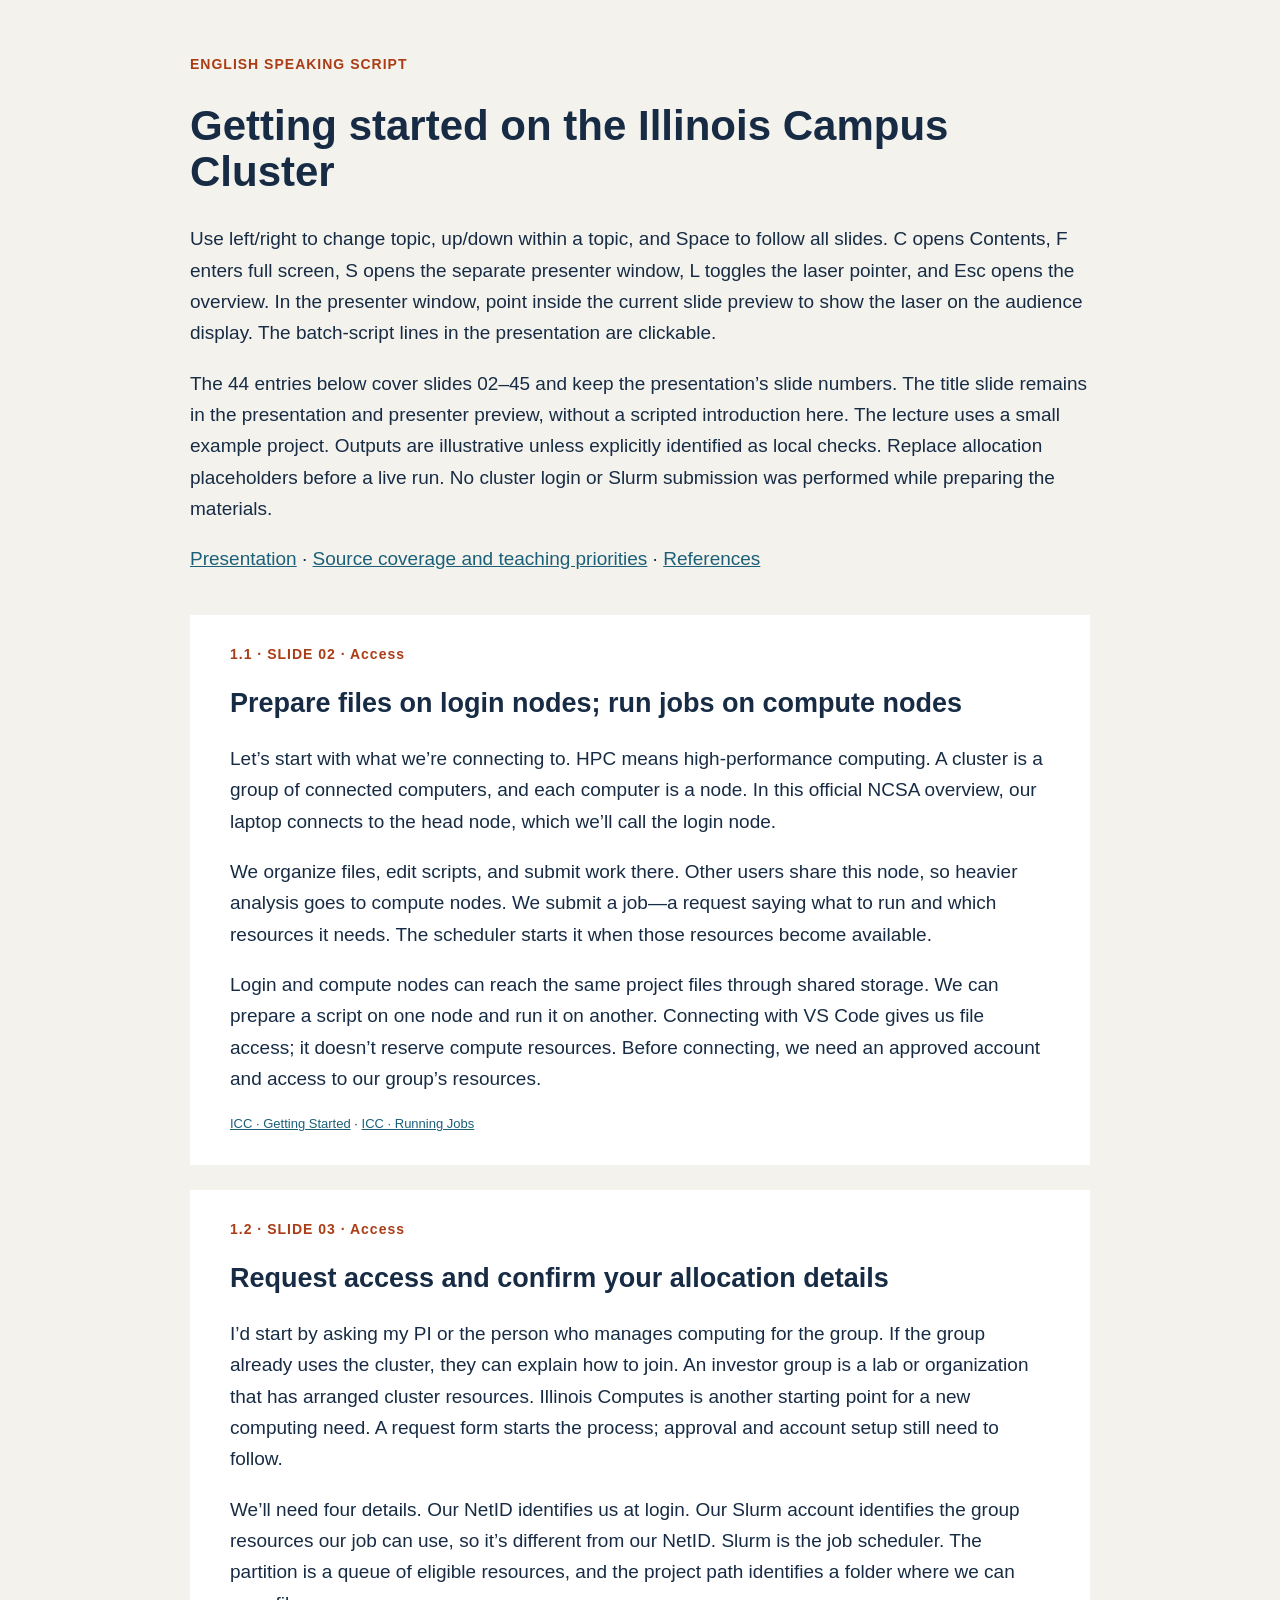
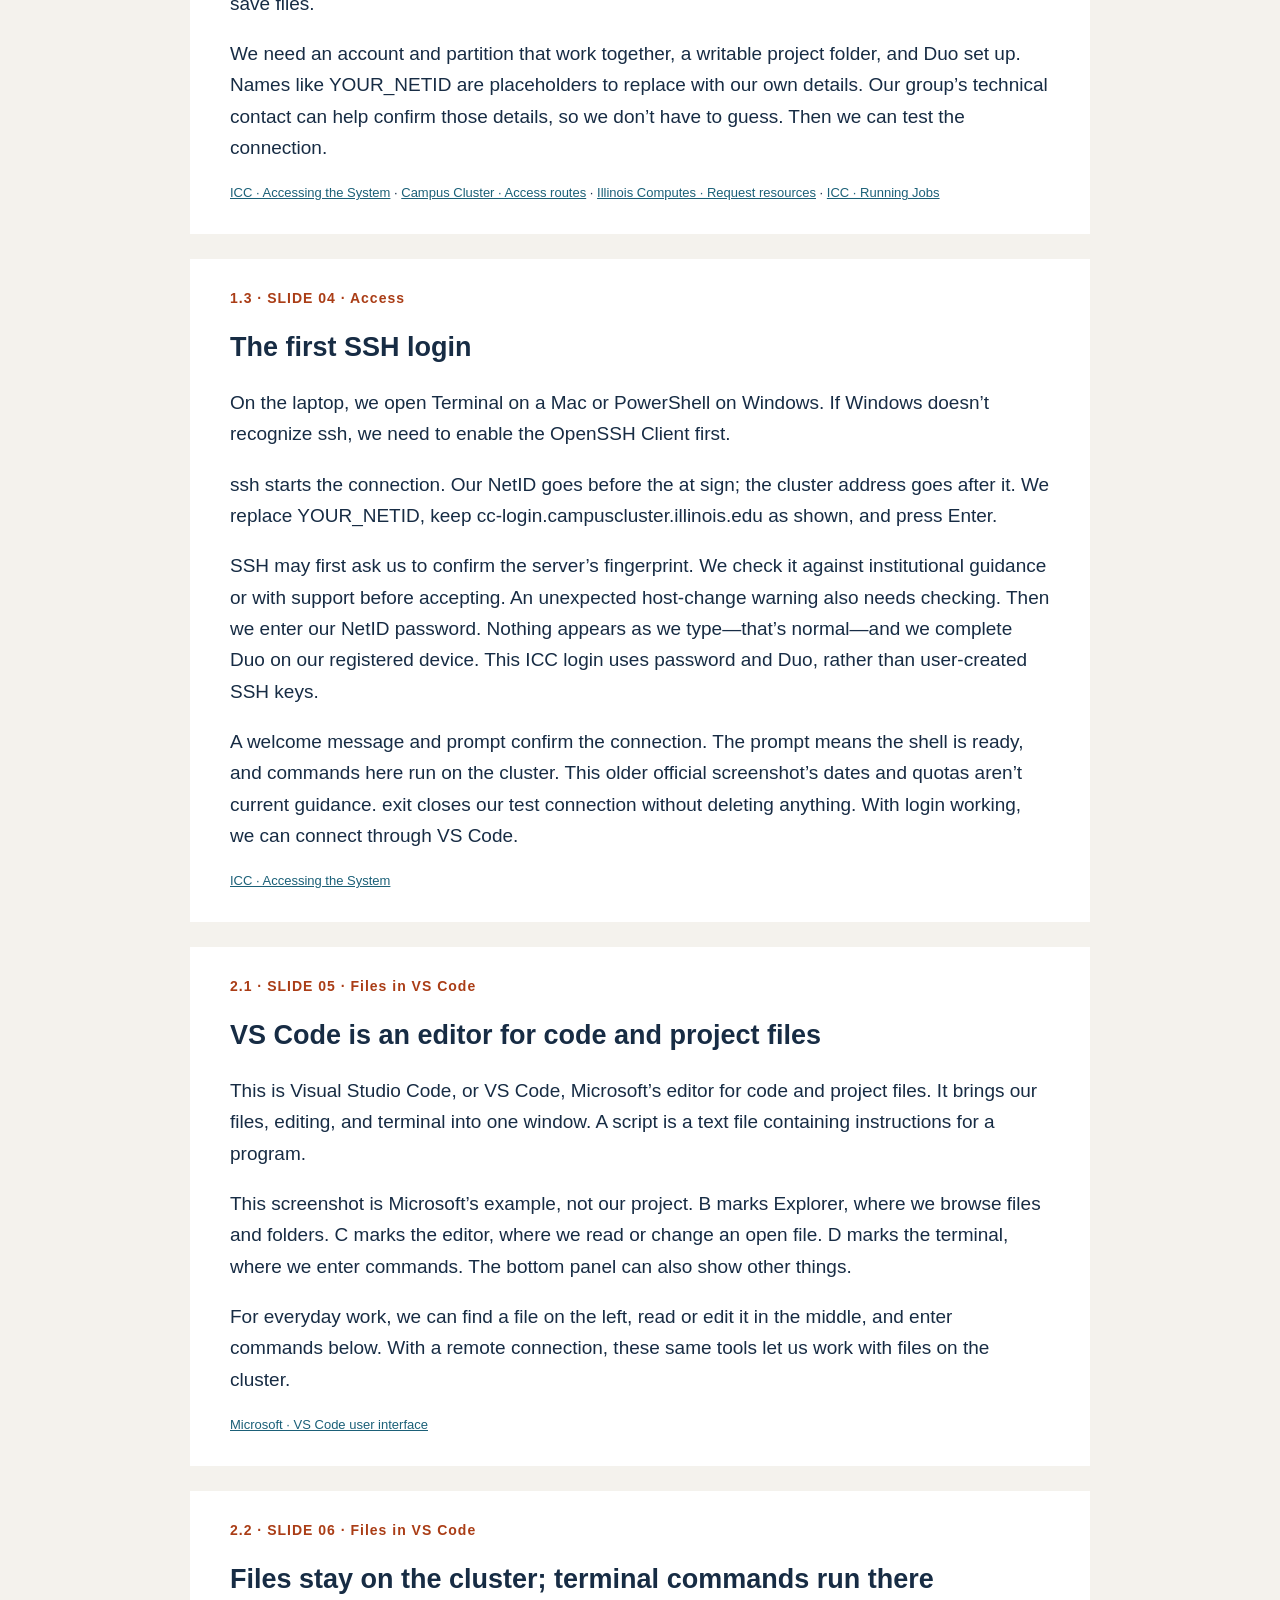
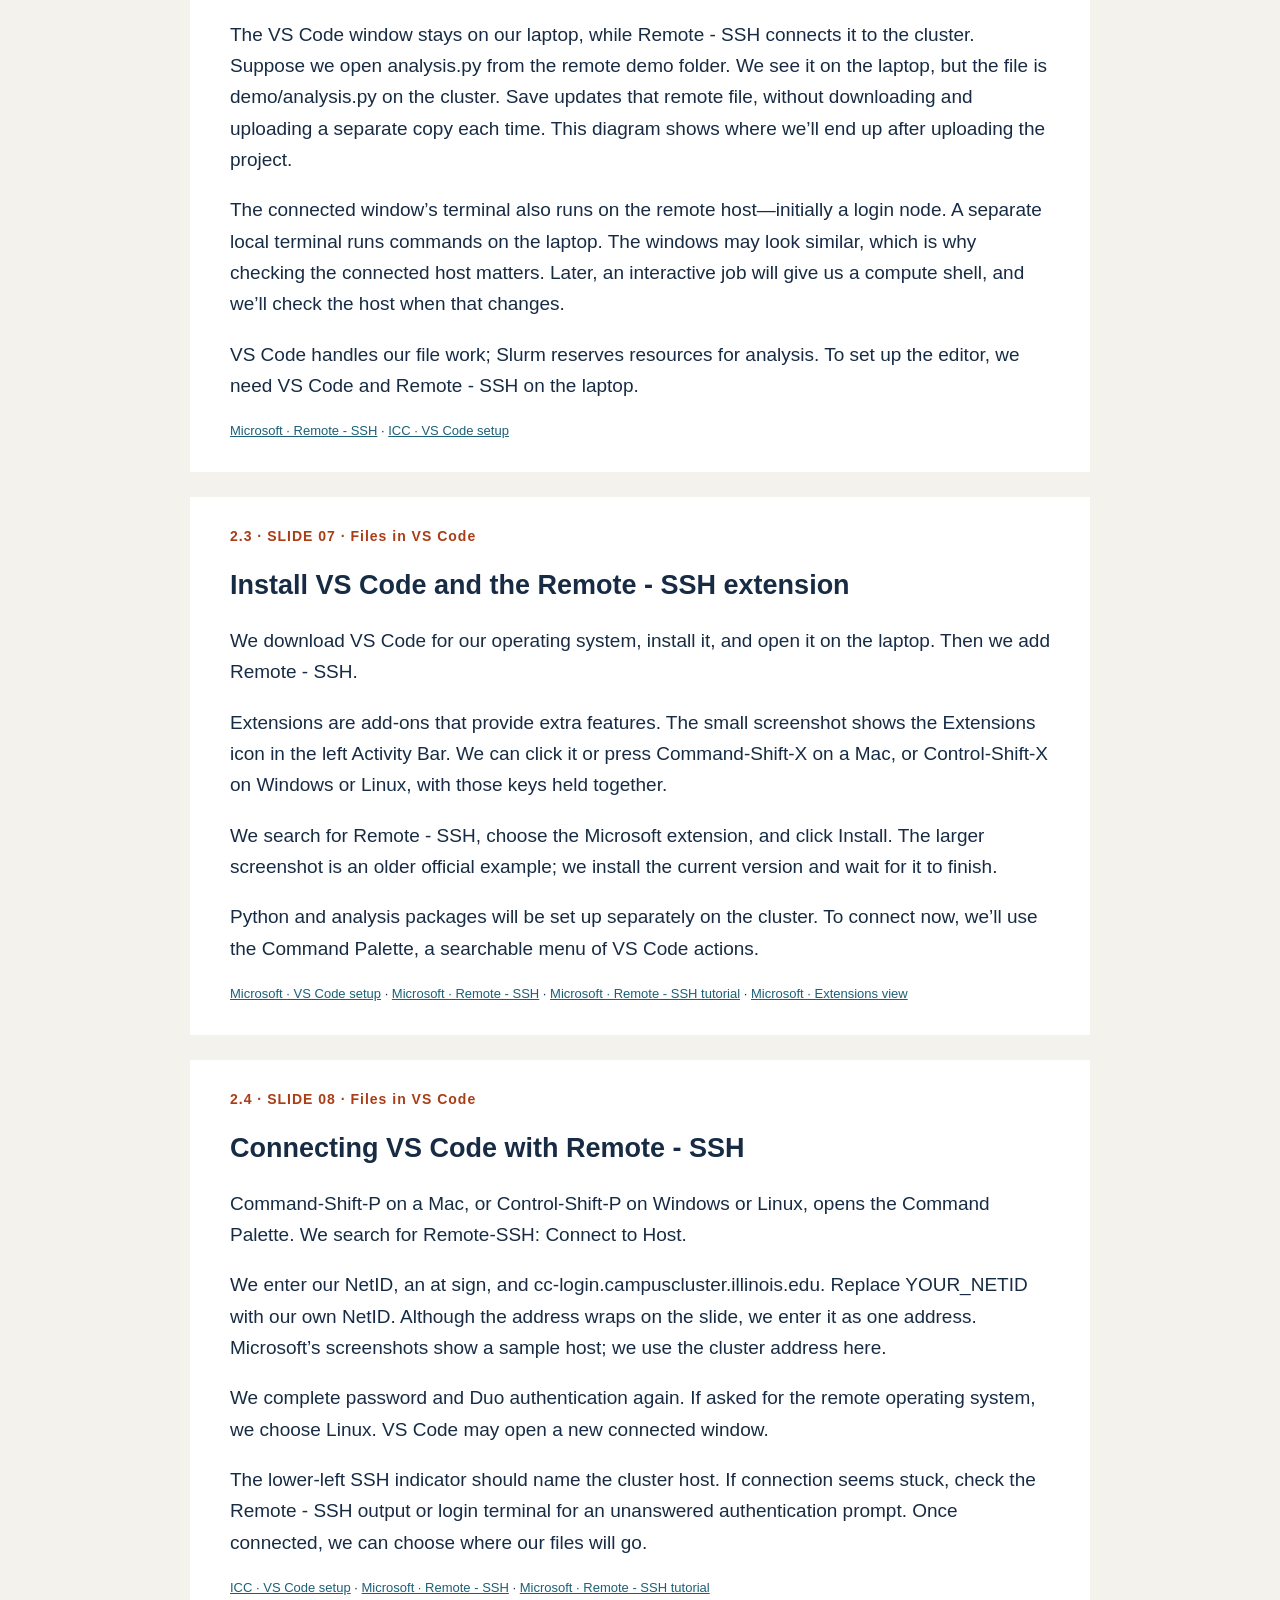
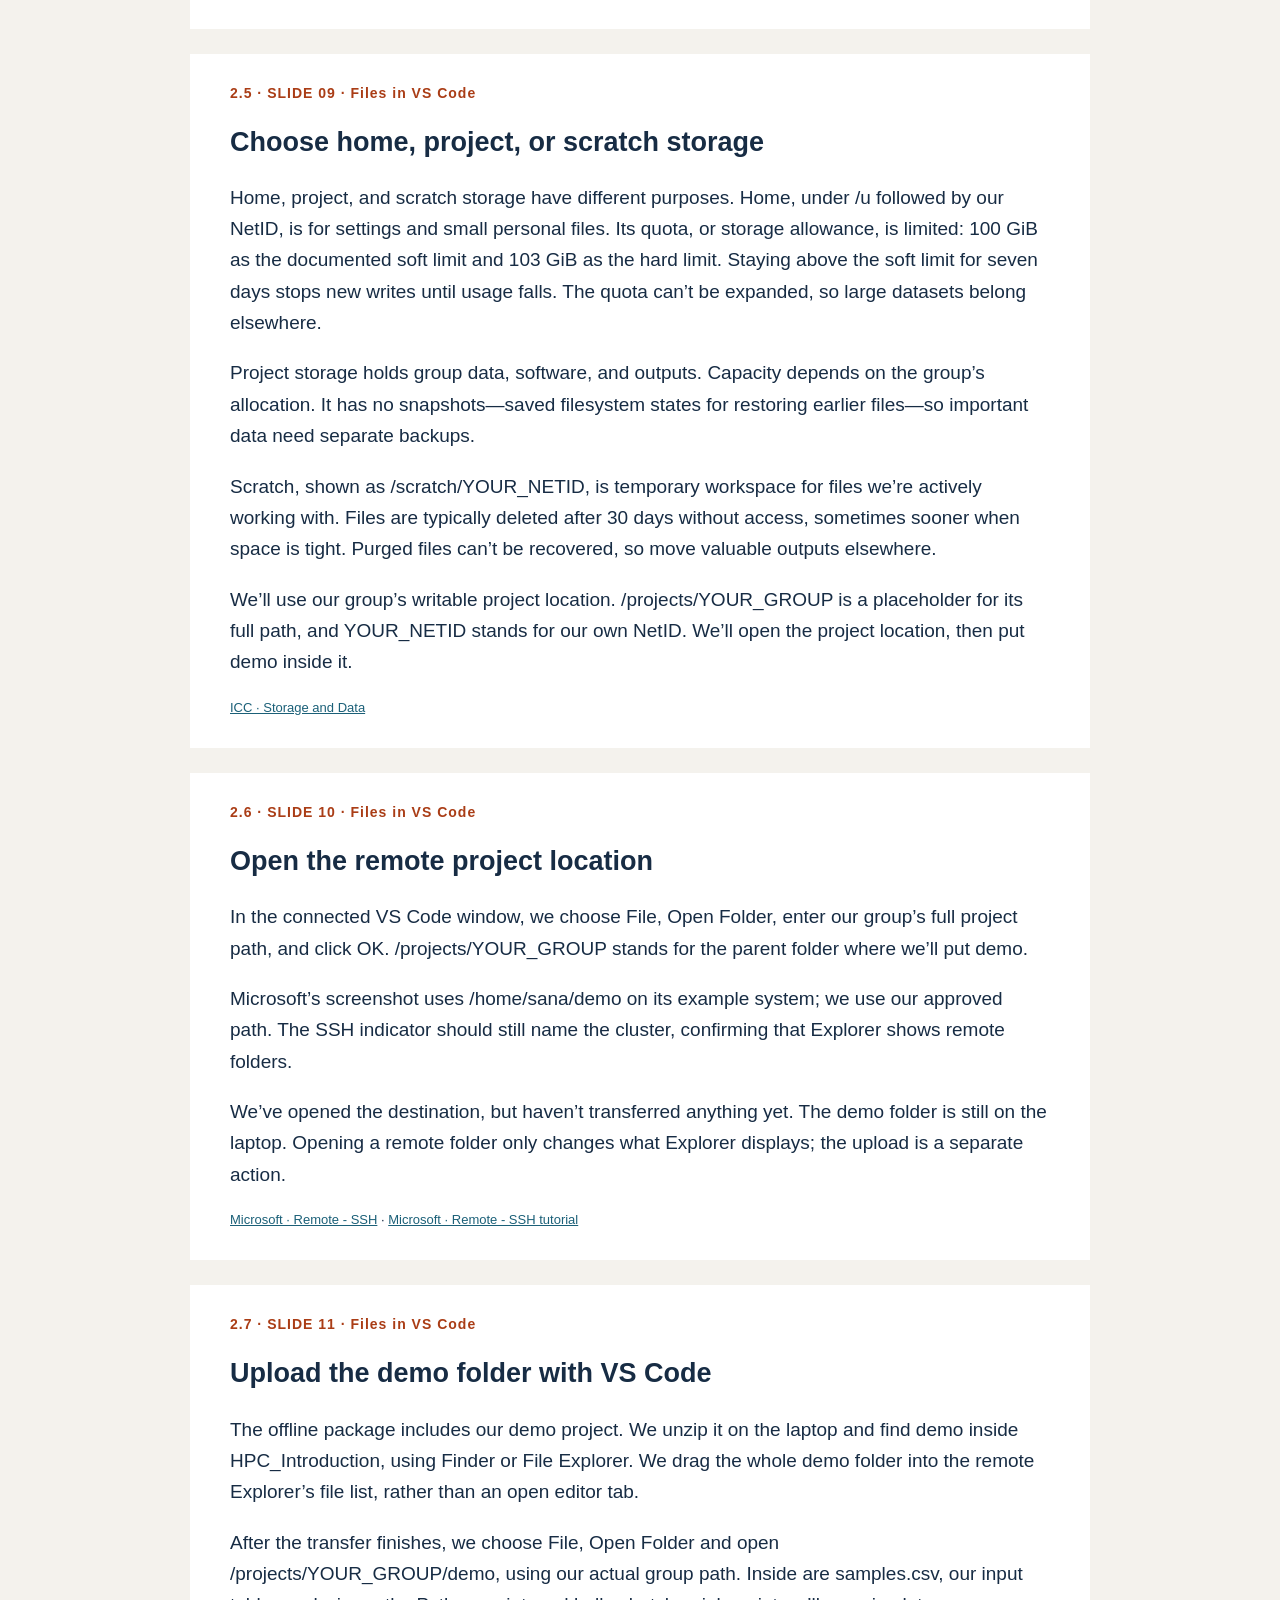
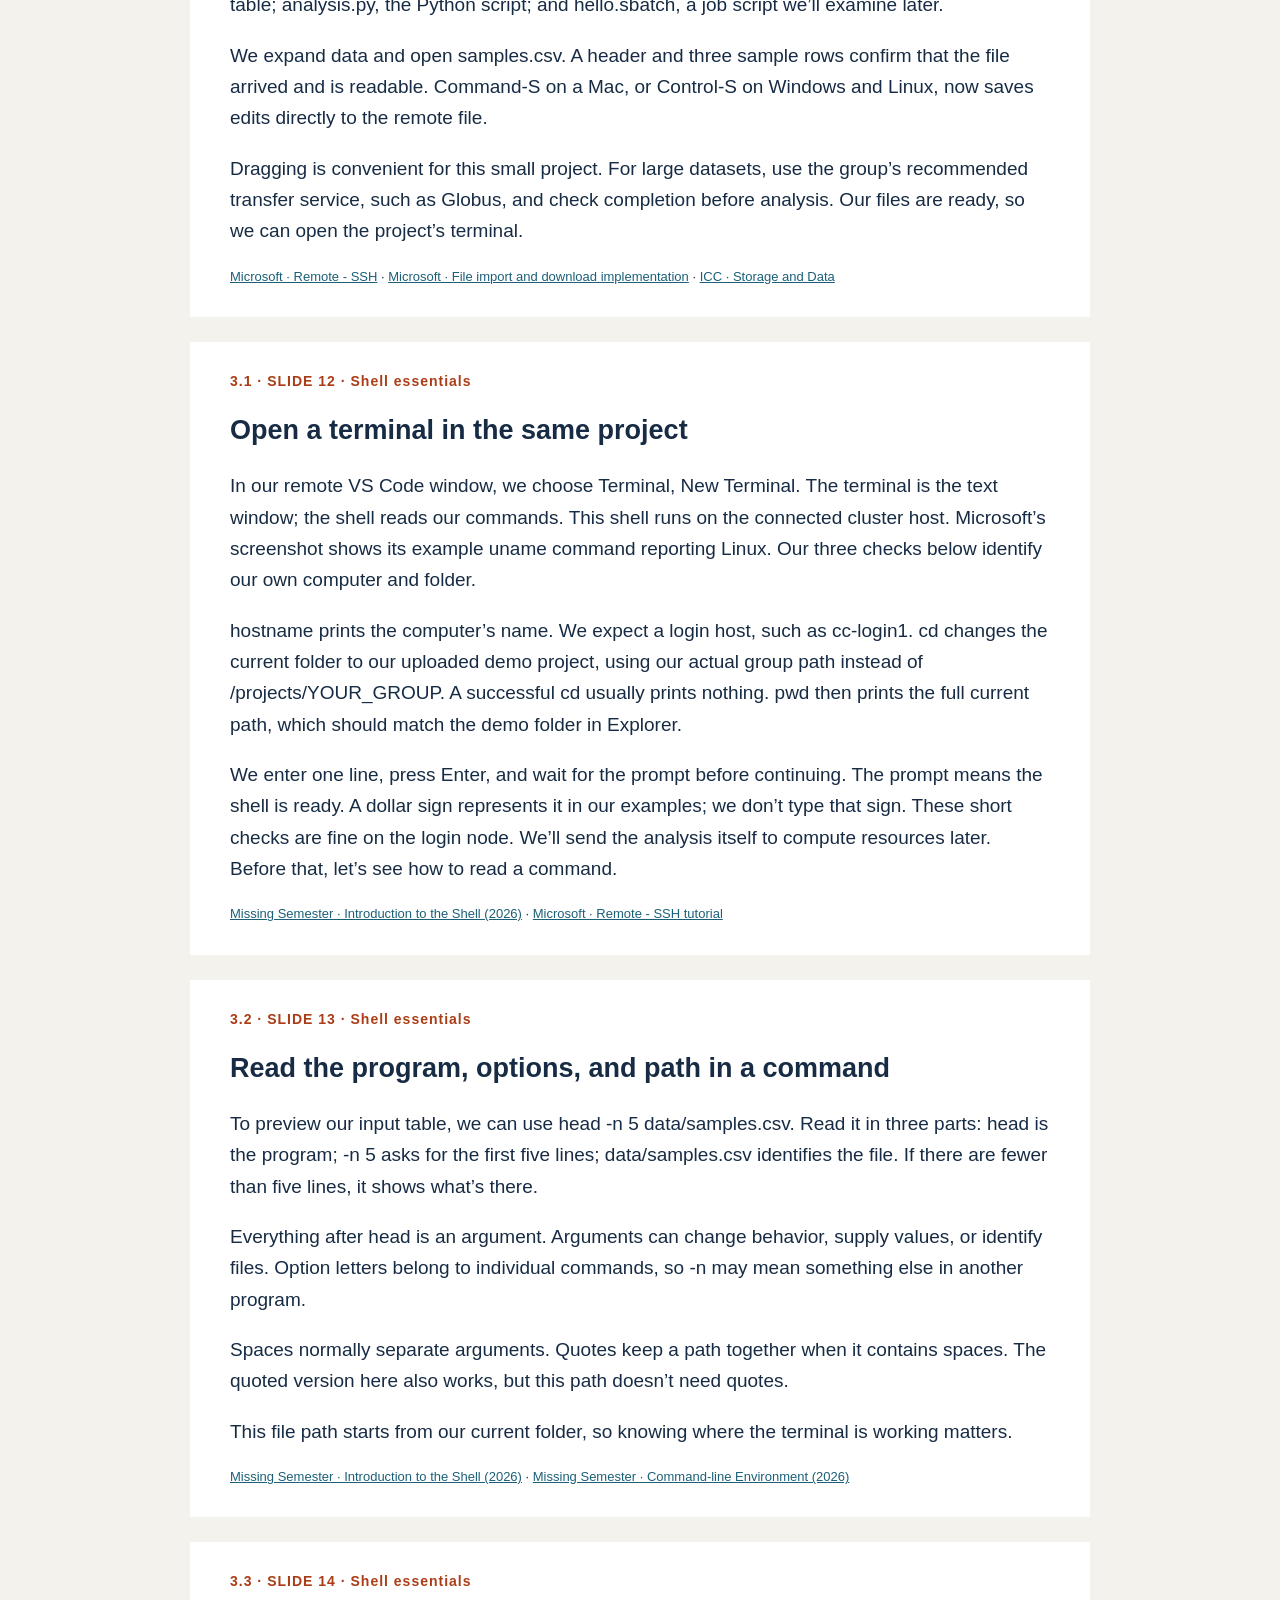
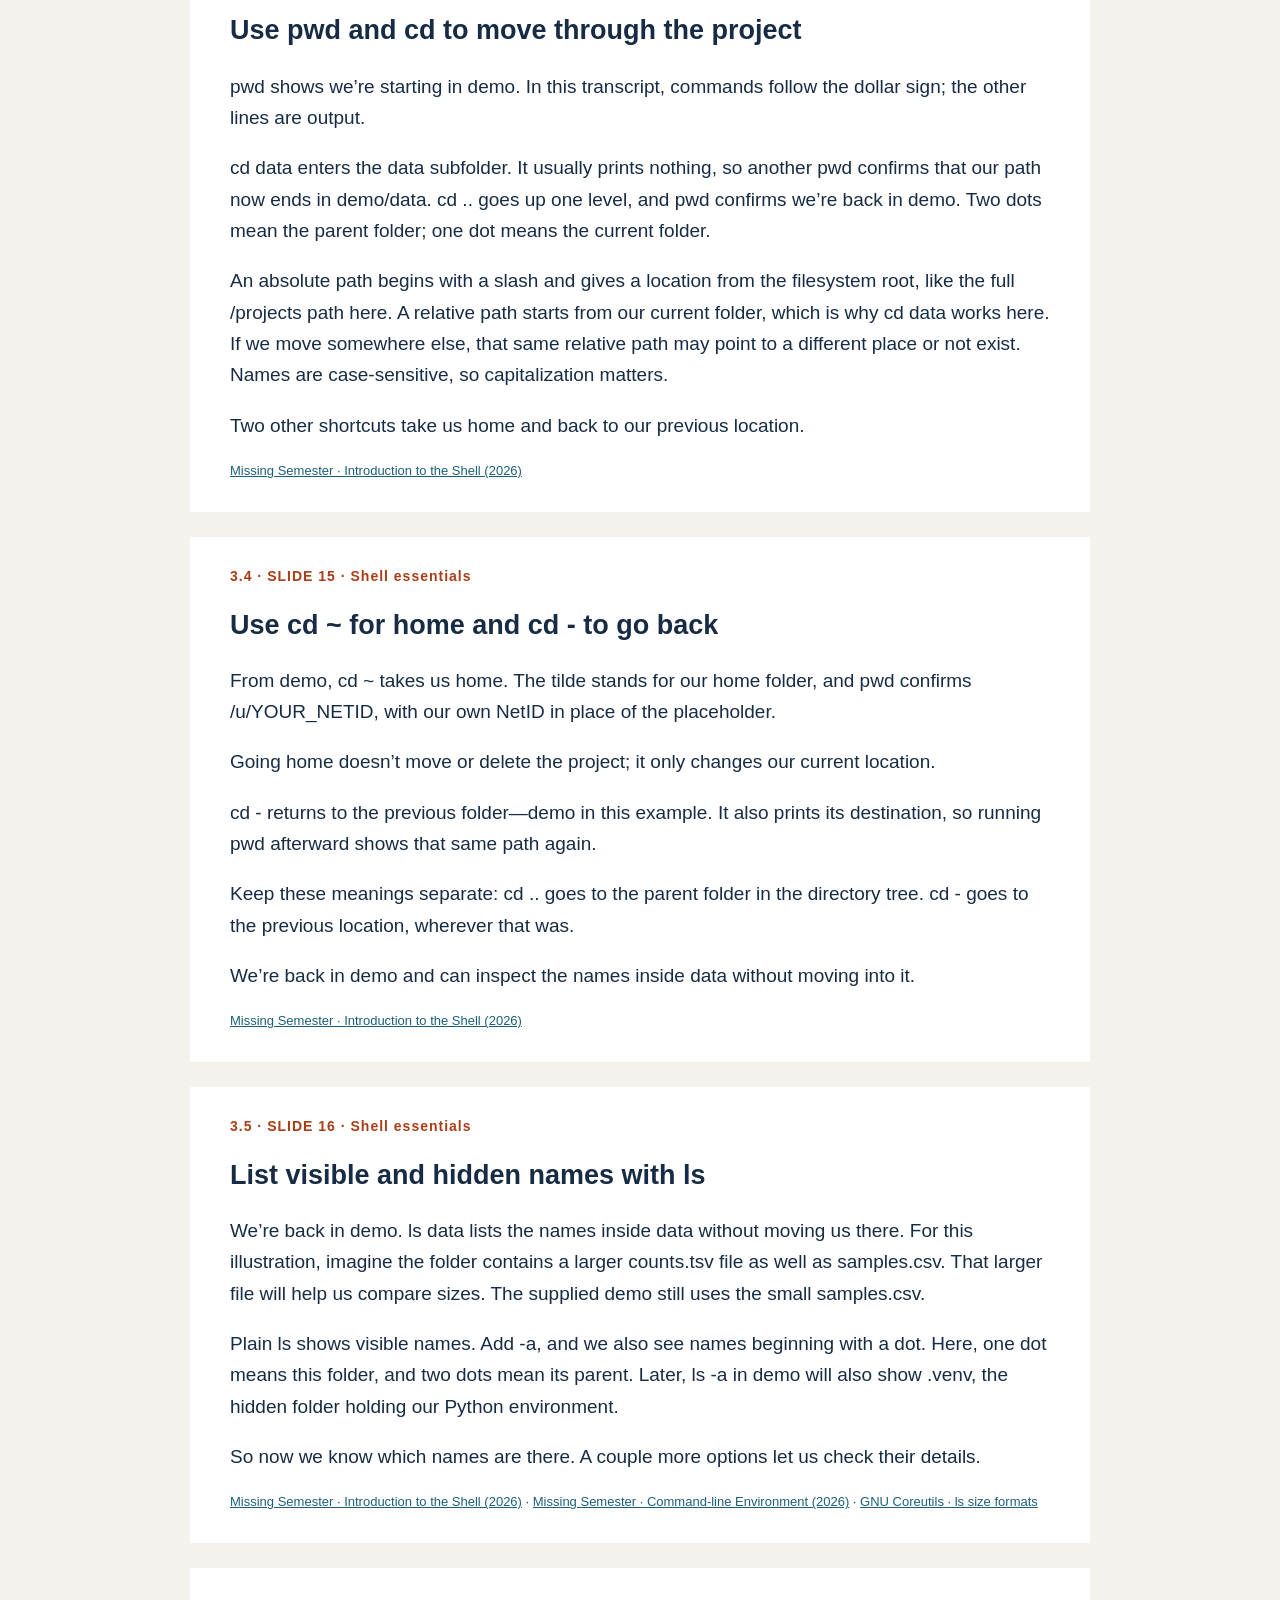
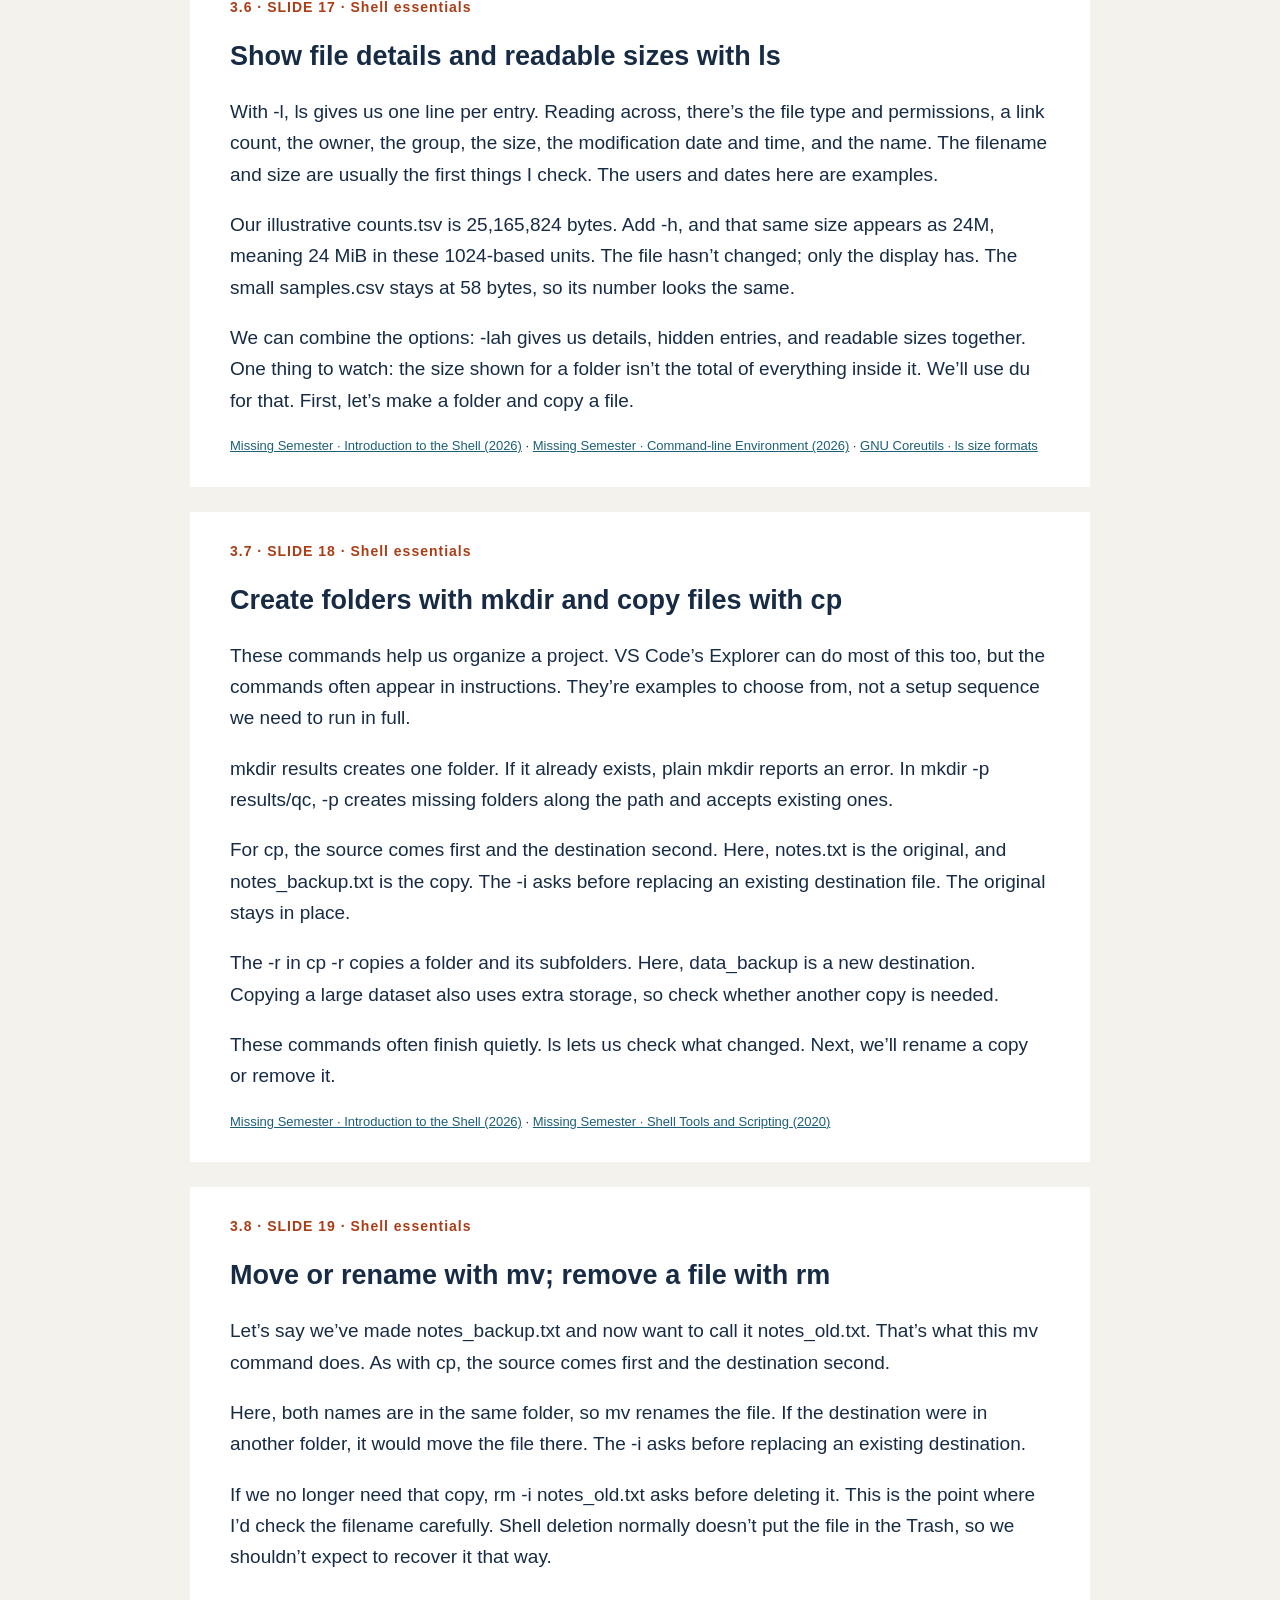
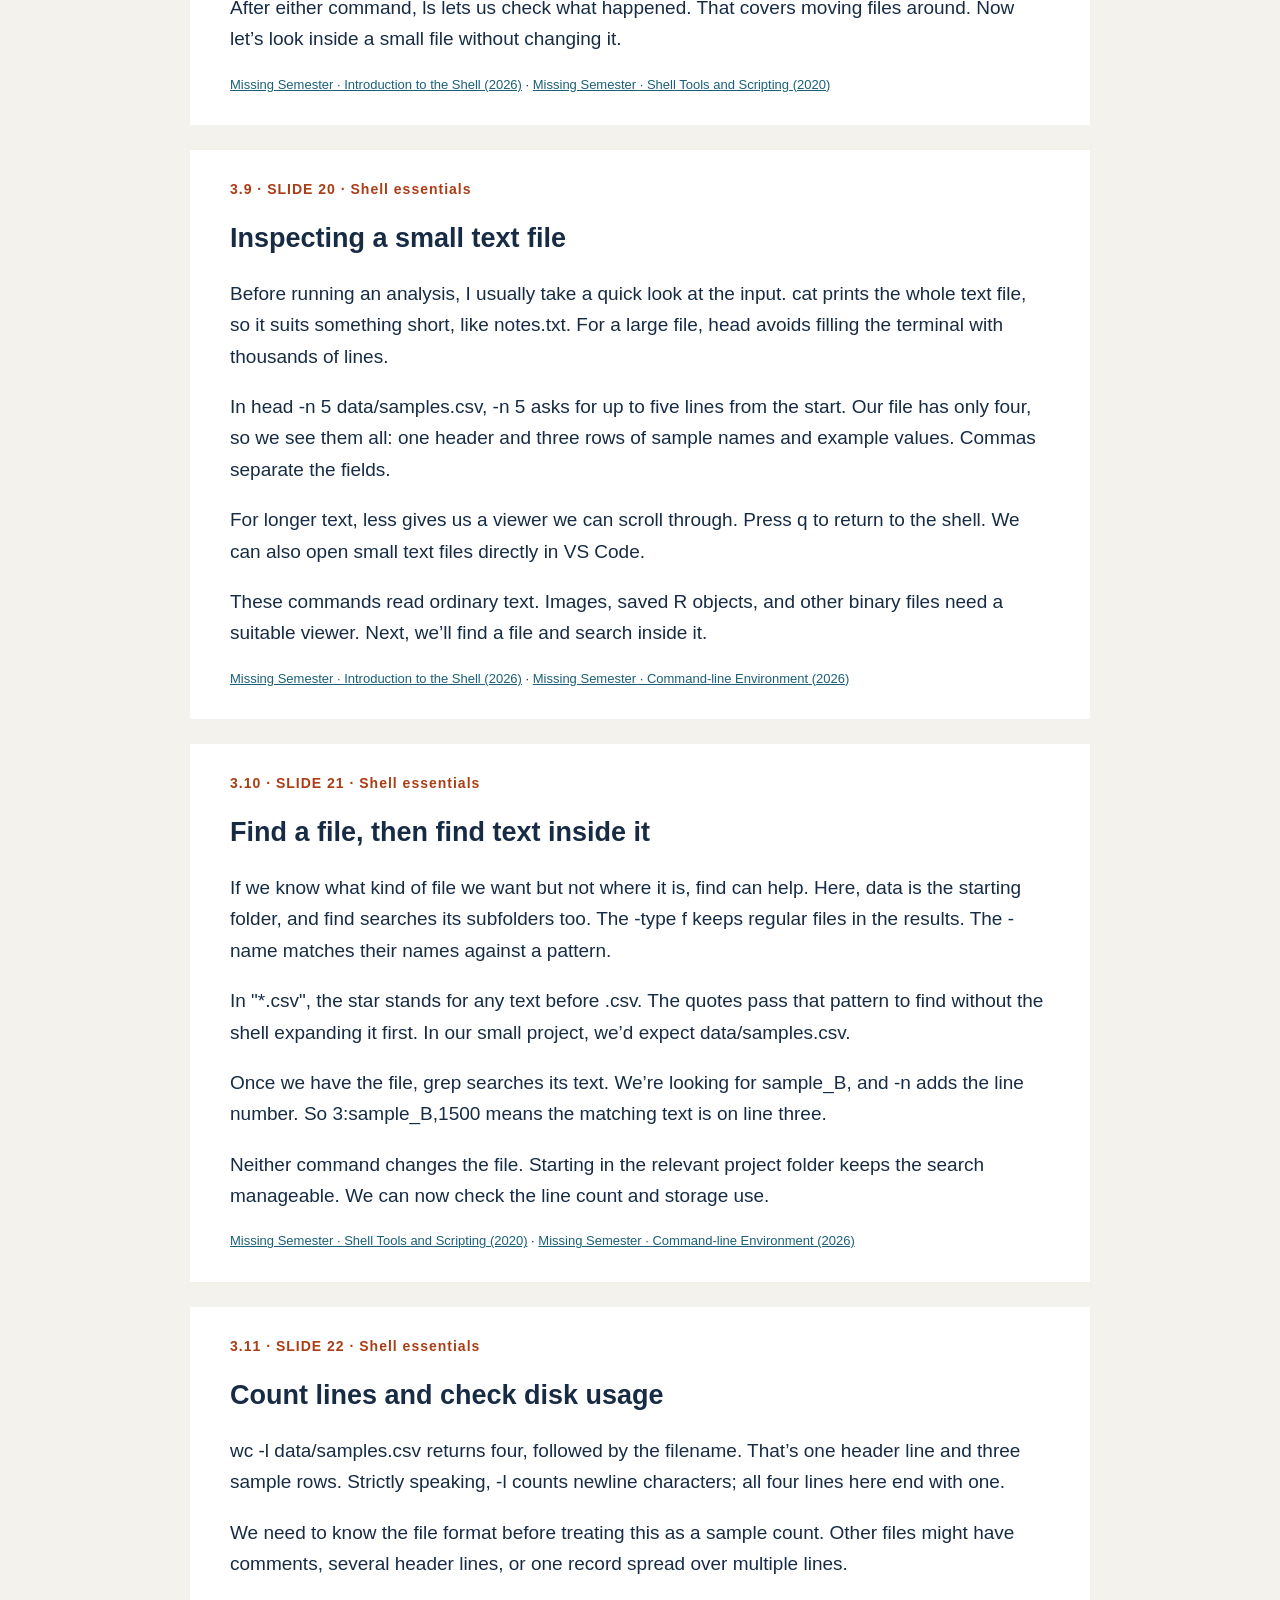
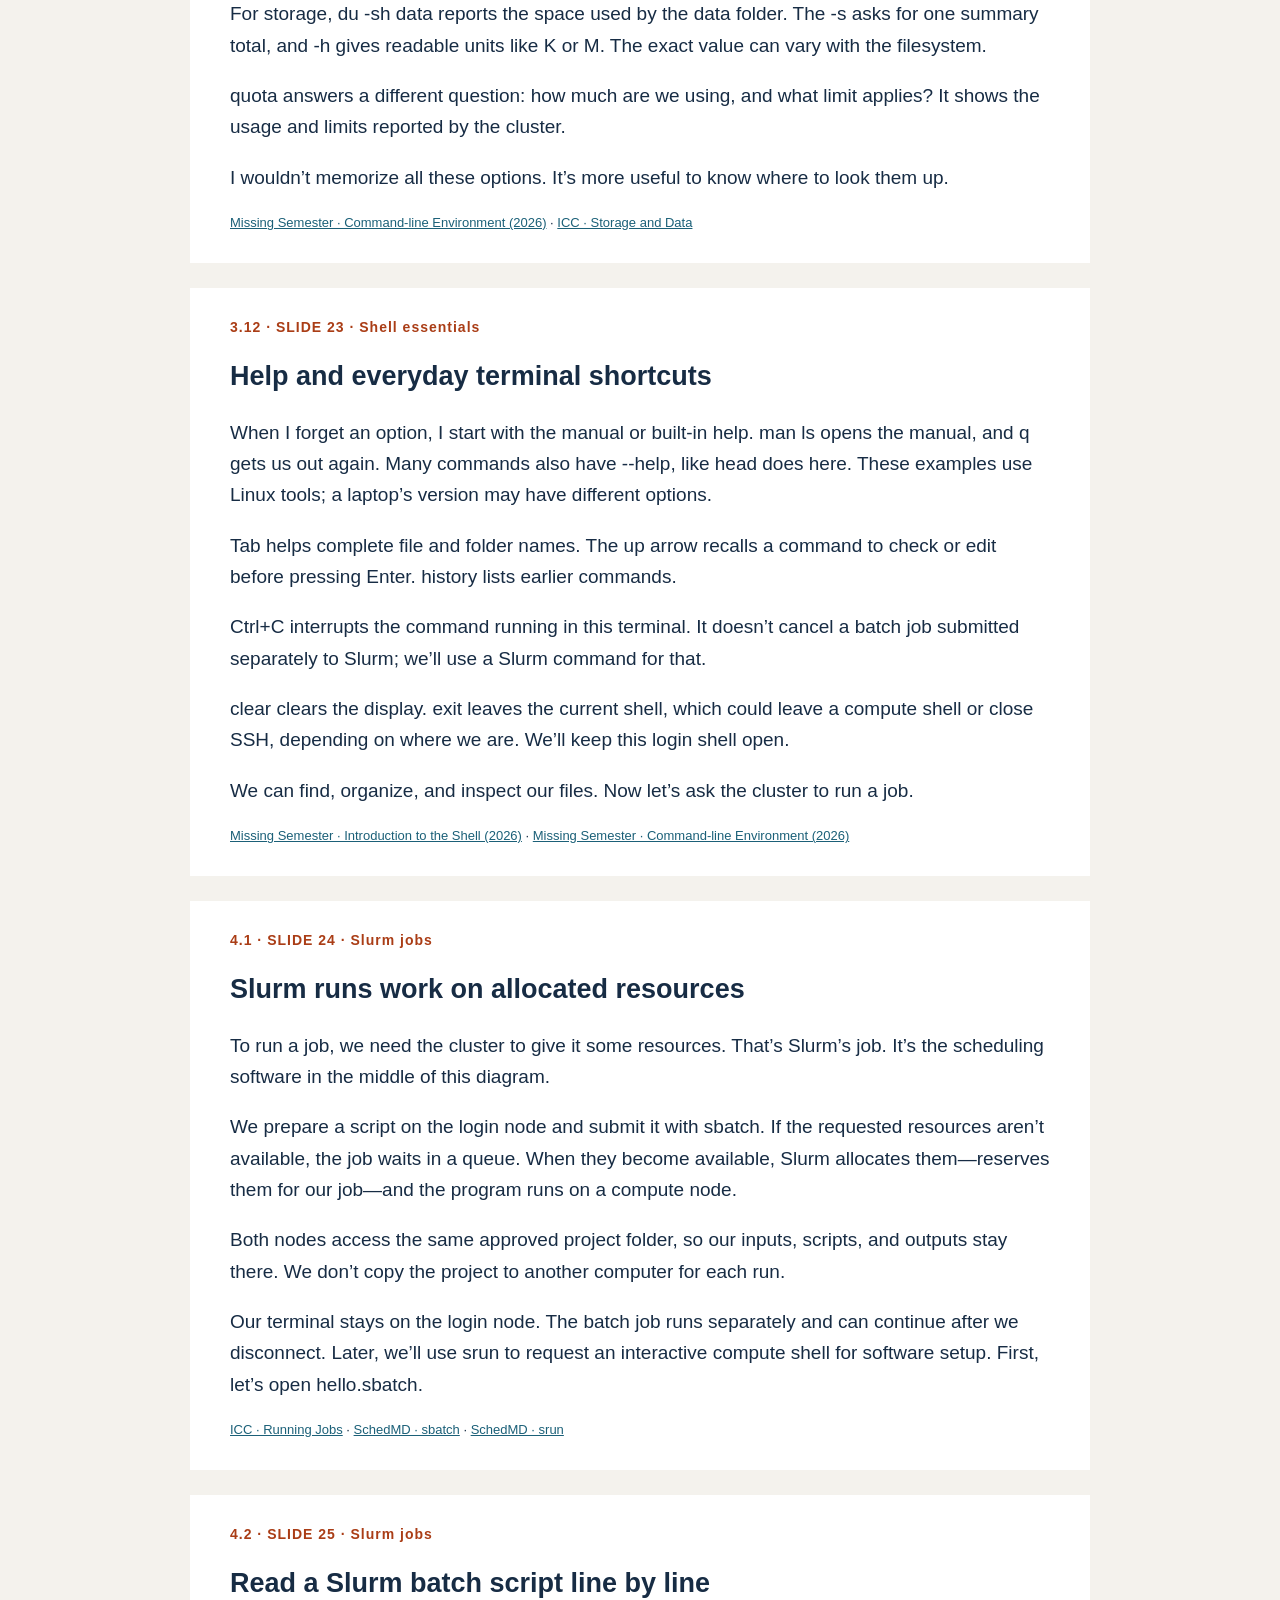
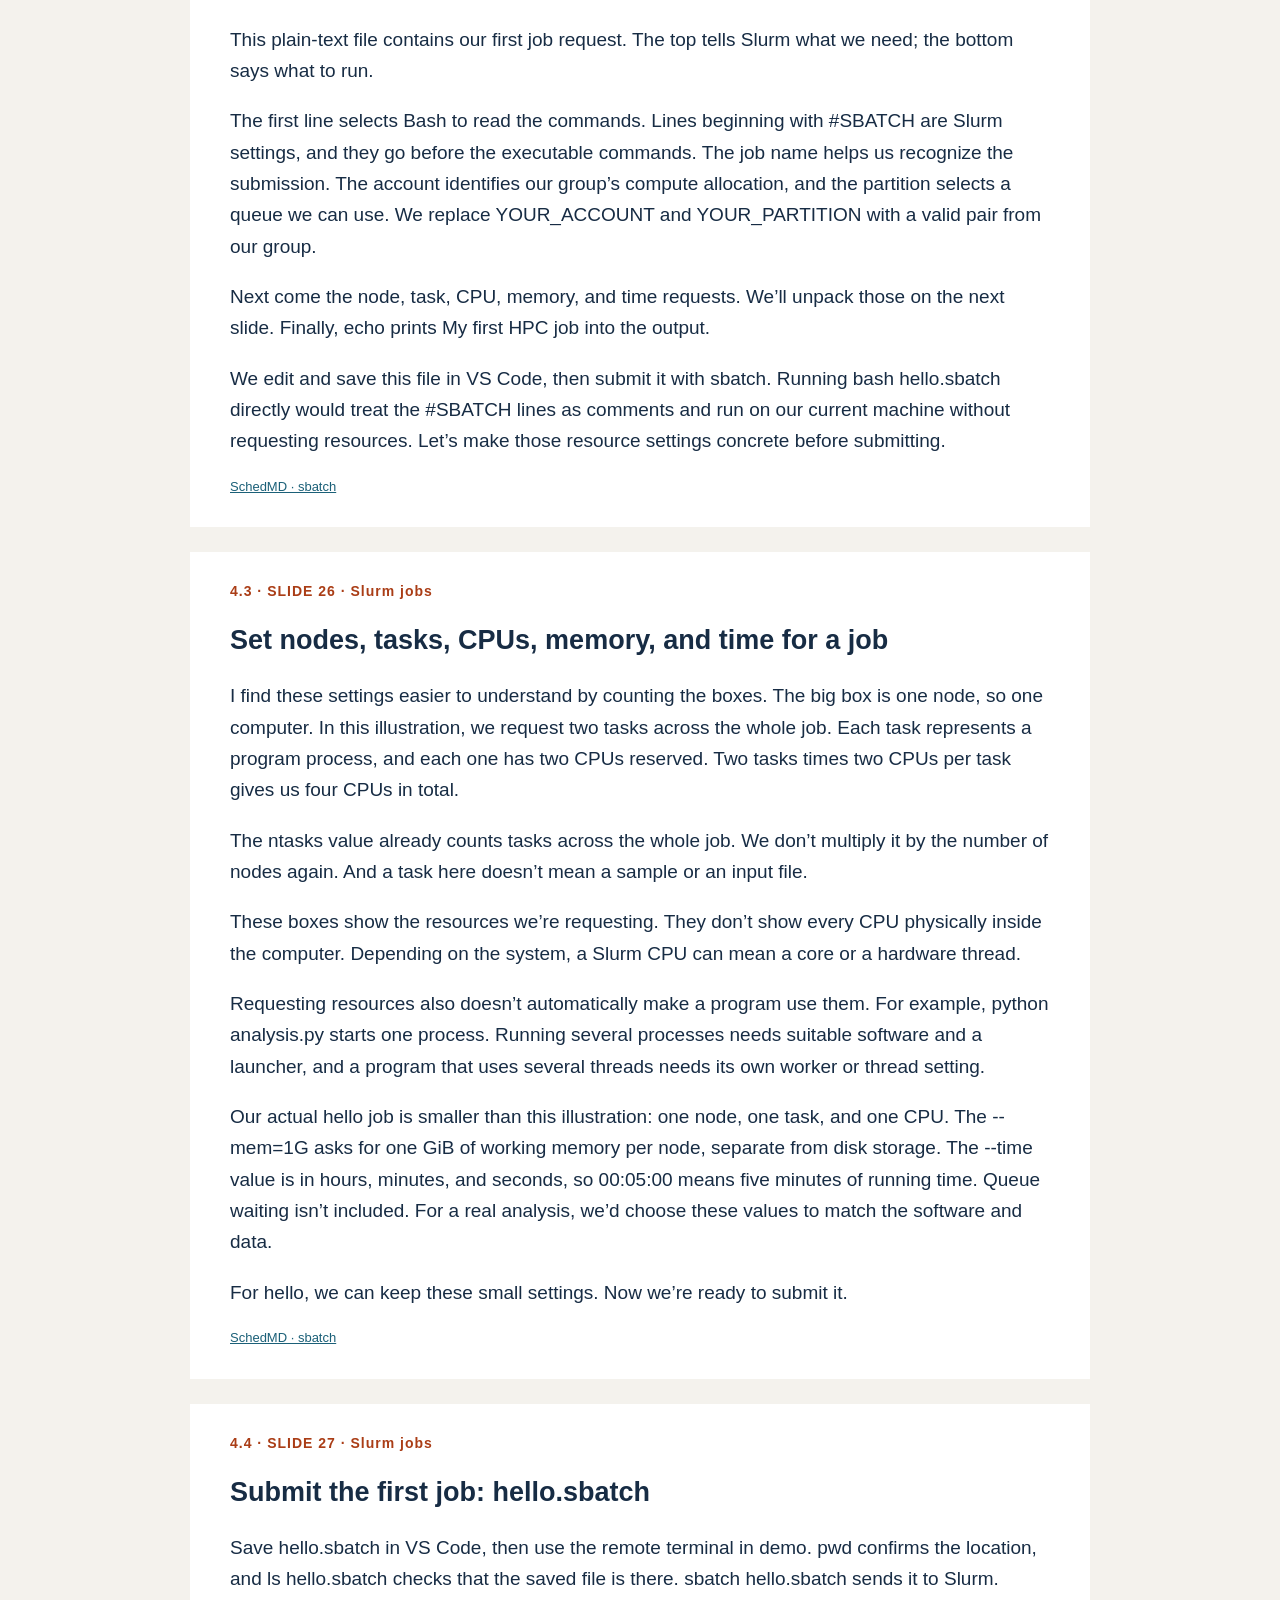
==== commit 4476b118: "Keep one lecturer guide and trim repeated narration" ====
--- a/lecturer-notes.html
+++ b/lecturer-notes.html
@@ -1 +1 @@
-<!DOCTYPE html><html lang="en"><head><meta charset="utf-8"><title>Lecturer guide · ICC</title><style>body{font:19px/1.65 -apple-system,BlinkMacSystemFont,"Segoe UI",sans-serif;color:#172c44;background:#f4f2ed;margin:0}main{max-width:900px;margin:55px auto;padding:0 28px}h1{font-size:42px;line-height:1.1}h2{font-size:27px;line-height:1.25}article{background:#fff;padding:30px 40px;margin:25px 0;break-inside:avoid}.meta{font:700 14px/1.4 sans-serif;color:#aa3d16;letter-spacing:1px}.refs{font-size:13px}a{color:#1b6078}header{margin-bottom:40px}@media print{body{font-size:12pt;background:white}main{margin:0;max-width:none;padding:0}article{padding:12px 0;margin:0 0 22px;border-bottom:1px solid #ccc}header{break-after:page}.refs{font-size:9pt}}@page{size:A4;margin:18mm}</style></head><body><main><header><p class="meta">ENGLISH SPEAKING SCRIPT</p><h1>Getting started on the Illinois Campus Cluster</h1><p>Use left/right to change topic, up/down within a topic, and Space to follow all slides. C opens Contents, N opens notes, F enters full screen, S opens the separate presenter window, L toggles the laser pointer, and Esc opens the overview. In the presenter window, point inside the current slide preview to show the laser on the audience display. The script lines are clickable.</p><p>Each numbered section is a spoken English script for its matching slide. The lecture uses a small example project. Outputs are illustrative unless explicitly identified as local checks. Replace allocation placeholders before a live run. No cluster login or Slurm submission was performed while preparing the materials.</p><p><a href="index.html">Presentation</a> · <a href="SOURCE_REVIEW.md">Source coverage and teaching priorities</a> · <a href="SOURCES.md">References</a></p></header><article id="slide-1"><div class="meta">SLIDE 01 · Introduction</div><h2>Getting started on the<br>Illinois Campus Cluster</h2><p>Hi everyone, I’m from Kun Wang’s lab. We mainly do computational work, so for us, HPC is a bit like the lab bench in a wet lab—it’s where we run our analyses. Today, I’ll give you a brief introduction to the Illinois Campus Cluster and walk through the basic skills you need to run computationally intensive analyses on it.</p><div class="refs"><a href="https://computes.illinois.edu/" target="_blank" rel="noopener">Illinois Computes · Official photograph</a></div></article><article id="slide-2"><div class="meta">1.1 · SLIDE 02 · Access</div><h2>Prepare files on login nodes; run jobs on compute nodes</h2><p>Let’s start with what we’re actually connecting to. HPC stands for high-performance computing. A cluster is a group of connected computers, and one computer in that group is called a node. This is the official NCSA overview. Our laptop connects to the head node in the picture—the login node we’ll use in this talk.</p><p>Think of that login node as our starting point. We can organize files, edit scripts, and submit work there. It’s shared with other users, so we send the heavier analysis to compute nodes. We do that by submitting a job: a request that says what to run and how much computing power it needs. The scheduler waits until the requested resources are available, then starts the work.</p><p>The login and compute nodes can reach the same project files through shared storage. That’s why we can prepare a script in one place and run it on another node. Connecting with VS Code gives us access to those files; getting compute resources is a separate step. First, though, we need an approved account and permission to use our group’s resources.</p><div class="refs"><a href="https://docs.ncsa.illinois.edu/systems/icc/en/latest/getting_started.html" target="_blank" rel="noopener">ICC · Getting Started</a> · <a href="https://docs.ncsa.illinois.edu/systems/icc/en/latest/user_guide/running_jobs.html" target="_blank" rel="noopener">ICC · Running Jobs</a></div></article><article id="slide-3"><div class="meta">1.2 · SLIDE 03 · Access</div><h2>Request access and confirm your allocation details</h2><p>If I were getting started, I’d first ask my PI or the person who manages computing for the group. If the group already uses the cluster, they can tell us which group to join and how to request access. We may hear the term investor group. That means a lab or organization that has arranged cluster resources. For a new computing need, Illinois Computes is another starting point. Submitting a form starts the process; we still need approval and account setup before we can log in.</p><p>There are four details I’d keep handy. Our NetID is our login identity. The Slurm account tells the system which group’s computing resources our job can use. Slurm is the software that schedules jobs, so this account is different from our personal NetID. The partition is a queue of eligible resources. The project path is the location of a folder where we’re allowed to save files.</p><p>We need an account and partition that work together, a project folder we can write to, and Duo set up for login. The group’s technical contact can help confirm those. Throughout the examples, names such as YOUR_NETID are placeholders—we replace them with our own details. Once those are ready, we can check that the connection works.</p><div class="refs"><a href="https://docs.ncsa.illinois.edu/systems/icc/en/latest/user_guide/accessing.html" target="_blank" rel="noopener">ICC · Accessing the System</a> · <a href="https://campuscluster.illinois.edu/access/" target="_blank" rel="noopener">Campus Cluster · Access routes</a> · <a href="https://computes.illinois.edu/submitrequest/" target="_blank" rel="noopener">Illinois Computes · Request resources</a> · <a href="https://docs.ncsa.illinois.edu/systems/icc/en/latest/user_guide/running_jobs.html" target="_blank" rel="noopener">ICC · Running Jobs</a></div></article><article id="slide-4"><div class="meta">1.3 · SLIDE 04 · Access</div><h2>The first SSH login</h2><p>Let’s make the first connection from the laptop. On a Mac, we can open Terminal. On Windows, we can open PowerShell. If Windows doesn’t recognize ssh, the OpenSSH Client needs to be enabled first.</p><p>The command begins with ssh, which starts the connection. Before the at sign goes our NetID. After it goes the cluster’s address. So we replace YOUR_NETID, keep cc-login.campuscluster.illinois.edu as shown, and press Enter.</p><p>On the first connection, SSH may ask us to confirm the server’s identity. That fingerprint needs to match institutional guidance or what support confirms before we accept it. An unexpected warning that the host has changed also needs checking. Then we enter our NetID password. Nothing appears while we type—not even dots—and that’s normal. We complete the Duo prompt on our registered device. This ICC login uses our password and Duo, rather than user-created SSH keys.</p><p>A welcome message and a command prompt tell us we’re connected. The prompt means the shell is ready for a command, and commands entered here run on the cluster. The screenshot is an older official example, so its dates and quota numbers aren’t current guidance. Typing exit closes this test connection without deleting anything. Now that we know the login works, we can use the same connection through VS Code.</p><div class="refs"><a href="https://docs.ncsa.illinois.edu/systems/icc/en/latest/user_guide/accessing.html" target="_blank" rel="noopener">ICC · Accessing the System</a></div></article><article id="slide-5"><div class="meta">2.1 · SLIDE 05 · Files in VS Code</div><h2>VS Code is an editor for code and project files</h2><p>This is Visual Studio Code, usually called VS Code. It’s Microsoft’s editor for code and project files. What I find useful is having the files, the editor, and a terminal together in one window. A script is just a text file containing instructions for a program to run.</p><p>This is Microsoft’s example screenshot, so these aren’t the files we’ll be working with. B marks Explorer, where we browse files and folders. C marks the editor, where we read or change an open file. D marks the terminal, where we enter commands. That bottom panel can show other things too, but here it’s showing a terminal.</p><p>Those are the three areas we’ll use most: find a file on the left, work on it in the middle, and enter commands below. With a remote connection, the same window can work with our files on the cluster.</p><div class="refs"><a href="https://code.visualstudio.com/docs/editing/getting-started/userinterface" target="_blank" rel="noopener">Microsoft · VS Code user interface</a></div></article><article id="slide-6"><div class="meta">2.2 · SLIDE 06 · Files in VS Code</div><h2>Files stay on the cluster; terminal commands run there</h2><p>Here’s the part that makes VS Code convenient. The window is on our laptop, but the files can stay on the cluster. The Remote - SSH extension connects the two.</p><p>For example, suppose we open analysis.py from our remote demo folder. We see it on the laptop screen, but the file itself is demo/analysis.py on the cluster. When we press Save, we update that remote file. We don’t have to download it, edit a separate copy, and upload it again. This diagram shows where we’ll end up once we’ve uploaded the project.</p><p>The terminal in that connected window also runs on the remote host. Our first host is a login node. A separate local terminal would run commands on the laptop instead, so it matters which terminal we’re using. Later, an interactive job will give us a shell on a compute node, and we’ll check the host when we make that change.</p><p>So VS Code handles our file work, while Slurm gives the analysis its compute resources. Connecting the editor doesn’t reserve a compute node. To get this window set up, we’ll install VS Code and its Remote - SSH extension on the laptop.</p><div class="refs"><a href="https://code.visualstudio.com/docs/remote/ssh" target="_blank" rel="noopener">Microsoft · Remote - SSH</a> · <a href="https://docs.ncsa.illinois.edu/systems/icc/en/latest/user_guide/prog_env.html#visual-studio-code" target="_blank" rel="noopener">ICC · VS Code setup</a></div></article><article id="slide-7"><div class="meta">2.3 · SLIDE 07 · Files in VS Code</div><h2>Install VS Code and the Remote - SSH extension</h2><p>We need two things on the laptop: VS Code itself and the Remote - SSH extension. We download VS Code for our operating system, install it, and open it.</p><p>Inside VS Code, Extensions are add-ons that give the editor extra features. The small screenshot shows the Extensions icon in the left sidebar, also called the Activity Bar. We can click that icon, or use Command-Shift-X on a Mac and Control-Shift-X on Windows or Linux. Those keys are pressed together.</p><p>We search for Remote - SSH and choose the extension published by Microsoft. The larger screenshot is an older official example, so we don’t need that exact version. We’re looking for Microsoft as the publisher and the Install button. We install the current version and wait for it to finish.</p><p>That prepares the editor on the laptop. Python and our analysis packages will be set up separately on the cluster. To make the connection now, we’ll use the Command Palette—a searchable menu of VS Code actions.</p><div class="refs"><a href="https://code.visualstudio.com/docs/setup/setup-overview" target="_blank" rel="noopener">Microsoft · VS Code setup</a> · <a href="https://code.visualstudio.com/docs/remote/ssh" target="_blank" rel="noopener">Microsoft · Remote - SSH</a> · <a href="https://code.visualstudio.com/docs/remote/ssh-tutorial" target="_blank" rel="noopener">Microsoft · Remote - SSH tutorial</a> · <a href="https://code.visualstudio.com/docs/configure/extensions/extension-marketplace" target="_blank" rel="noopener">Microsoft · Extensions view</a></div></article><article id="slide-8"><div class="meta">2.4 · SLIDE 08 · Files in VS Code</div><h2>Connecting VS Code with Remote - SSH</h2><p>We open the Command Palette with Command-Shift-P on a Mac, or Control-Shift-P on Windows or Linux. Then we search for Remote-SSH: Connect to Host and select it.</p><p>In the address field, we enter our NetID, an at sign, and cc-login.campuscluster.illinois.edu. YOUR_NETID is the part we replace. The address wraps across two lines on the slide to fit, but we enter it as one address. Microsoft’s screenshots show a sample host; we use the cluster address shown here.</p><p>We go through the password and Duo prompts again. If VS Code asks about the remote operating system, we choose Linux, because that’s what the cluster runs. It may open a new connected window.</p><p>The lower-left SSH indicator is our check that this worked. It should name the cluster host. If the connection seems stuck, the Remote - SSH output or login terminal may show an authentication prompt waiting for us.</p><p>Once that indicator confirms the connection, we’re ready to choose where the project files will go.</p><div class="refs"><a href="https://docs.ncsa.illinois.edu/systems/icc/en/latest/user_guide/prog_env.html#visual-studio-code" target="_blank" rel="noopener">ICC · VS Code setup</a> · <a href="https://code.visualstudio.com/docs/remote/ssh" target="_blank" rel="noopener">Microsoft · Remote - SSH</a> · <a href="https://code.visualstudio.com/docs/remote/ssh-tutorial" target="_blank" rel="noopener">Microsoft · Remote - SSH tutorial</a></div></article><article id="slide-9"><div class="meta">2.5 · SLIDE 09 · Files in VS Code</div><h2>Choose home, project, or scratch storage</h2><p>Before putting files on the cluster, we need to choose a place for them. Home, project, and scratch storage serve different purposes.</p><p>Home is under /u, followed by our NetID. It’s for settings and small personal files. Its quota—the amount of space we’re allowed to use—is very limited: 100 GiB as the documented soft limit and 103 GiB as the hard limit. Staying above the soft limit for seven days stops new writes until we bring our usage down. This quota can’t be expanded, so home is a poor place to keep large datasets.</p><p>Project storage is shared by the group. Its capacity depends on the group’s allocation, and it’s where we can keep group data, software, and outputs. It has no snapshots, meaning saved filesystem states that could restore earlier files. Important data therefore need a separate backup plan.</p><p>Scratch is temporary working space. Files are typically deleted after 30 days without access, and sometimes sooner when space is tight. Purged files can’t be recovered, so any outputs we want to keep need to be moved elsewhere.</p><p>For this walkthrough, we’ll use the writable project location our group gives us. /projects/YOUR_GROUP is only a placeholder for that full path, just as YOUR_NETID stands for our own NetID. We’ll open the project location first, then put our demo folder inside it.</p><div class="refs"><a href="https://docs.ncsa.illinois.edu/systems/icc/en/latest/user_guide/storage_data.html" target="_blank" rel="noopener">ICC · Storage and Data</a></div></article><article id="slide-10"><div class="meta">2.6 · SLIDE 10 · Files in VS Code</div><h2>Open the remote project location</h2><p>We can now open that location in the connected VS Code window. We choose File, then Open Folder, enter our group’s full project path, and click OK. On the slide, /projects/YOUR_GROUP means the parent folder where we want to put demo.</p><p>Microsoft’s screenshot shows /home/sana/demo on its own example system. We use our approved project path instead. We also check that the SSH indicator still names the cluster. With that connection active, Explorer is showing remote folders.</p><p>At this point, we’ve opened the destination. The demo folder is still on our laptop, so opening the remote folder hasn’t transferred it yet. We now have somewhere to put it.</p><div class="refs"><a href="https://code.visualstudio.com/docs/remote/ssh" target="_blank" rel="noopener">Microsoft · Remote - SSH</a> · <a href="https://code.visualstudio.com/docs/remote/ssh-tutorial" target="_blank" rel="noopener">Microsoft · Remote - SSH tutorial</a></div></article><article id="slide-11"><div class="meta">2.7 · SLIDE 11 · Files in VS Code</div><h2>Upload the demo folder with VS Code</h2><p>The offline package includes the small demo project we’ll use. After unzipping the package on the laptop, we can find demo inside HPC_Introduction using Finder on a Mac or File Explorer on Windows. We drag that whole demo folder into the file list in the remote VS Code Explorer. Dropping it into the file list uploads it to that destination; an open editor tab isn’t the target here.</p><p>Once the transfer finishes, we choose File, then Open Folder again, and open the uploaded demo folder. In this example that’s /projects/YOUR_GROUP/demo, with our own group’s path in place of the placeholder. The folder contains our input data and scripts: samples.csv is the small input table, analysis.py is a Python script, and hello.sbatch is a job script we’ll look at later.</p><p>We expand data and open samples.csv. A header and three sample rows are what we expect to see. That’s a quick check that the file arrived and we can read it on the cluster. From here, Command-S on a Mac or Control-S on Windows and Linux saves changes directly to the remote file.</p><p>Dragging a folder is convenient for this small project. For a large dataset, we’d use the transfer service our group recommends, such as Globus, and check that it finishes before starting the analysis. With our small project in place, we can open its terminal.</p><div class="refs"><a href="https://code.visualstudio.com/docs/remote/ssh" target="_blank" rel="noopener">Microsoft · Remote - SSH</a> · <a href="https://github.com/microsoft/vscode/blob/main/src/vs/workbench/contrib/files/browser/fileImportExport.ts" target="_blank" rel="noopener">Microsoft · File import and download implementation</a> · <a href="https://docs.ncsa.illinois.edu/systems/icc/en/latest/user_guide/storage_data.html" target="_blank" rel="noopener">ICC · Storage and Data</a></div></article><article id="slide-12"><div class="meta">3.1 · SLIDE 12 · Shell essentials</div><h2>Open a terminal in the same project</h2><p>So far, we’ve worked through the file interface. We’ll also need a few commands, and we can enter them in the same VS Code window. We choose Terminal, then New Terminal. The terminal is the text window we see; the shell is the program that reads our commands. In this connected window, that shell runs on the cluster.</p><p>The screenshot is Microsoft’s remote terminal example. Its uname command reports Linux. For our own session, the three checks below tell us which computer and which folder we’re using.</p><p>First, hostname prints the computer’s name. At this stage, we expect a login host, such as cc-login1. Then cd changes the current folder to our uploaded demo project. We replace /projects/YOUR_GROUP with our group’s actual path. If cd works, it usually prints nothing. Finally, pwd prints the full path of the folder we’re now in. We want that to match the demo folder open in Explorer.</p><p>We enter one line, press Enter, and wait for the prompt before entering another. The prompt tells us the shell is ready. In our examples, a dollar sign marks that prompt; we don’t type the dollar sign ourselves. These short checks are fine on the login node. The heavier analysis will go to compute resources later. Before we get there, it helps to know how to read the parts of a command.</p><div class="refs"><a href="https://missing.csail.mit.edu/2026/course-shell/" target="_blank" rel="noopener">Missing Semester · Introduction to the Shell (2026)</a> · <a href="https://code.visualstudio.com/docs/remote/ssh-tutorial" target="_blank" rel="noopener">Microsoft · Remote - SSH tutorial</a></div></article><article id="slide-13"><div class="meta">3.2 · SLIDE 13 · Shell essentials</div><h2>Read the program, options, and path in a command</h2><p>Suppose we want a quick look at the start of our input table. We can use head -n 5 data/samples.csv. It’s easier to read if we take it in three parts.</p><p>head is the program. The option -n, followed by the value 5, asks for the first five lines. Then data/samples.csv is the file to read. If the file has fewer than five lines, head just shows the lines that are there.</p><p>Everything after head is an argument. Some arguments change what a command does; others give it a value or a file path. Option letters belong to individual commands, so -n can mean something different in another program.</p><p>Spaces usually separate arguments. Quotes keep a path together when it contains spaces. The quoted version shown here also works, although data/samples.csv doesn’t need quotes because it has no spaces.</p><p>There’s one more piece we need for this example: data/samples.csv is a path relative to our current folder. So before reading or running anything, we need to know where the terminal is working.</p><div class="refs"><a href="https://missing.csail.mit.edu/2026/course-shell/" target="_blank" rel="noopener">Missing Semester · Introduction to the Shell (2026)</a> · <a href="https://missing.csail.mit.edu/2026/command-line-environment/" target="_blank" rel="noopener">Missing Semester · Command-line Environment (2026)</a></div></article><article id="slide-14"><div class="meta">3.3 · SLIDE 14 · Shell essentials</div><h2>Use pwd and cd to move through the project</h2><p>Here we’re starting in demo, and pwd confirms its full path. In the transcript, we type the part after the dollar sign. The other lines are the computer’s output.</p><p>cd data moves into the data subfolder. It usually doesn’t print a message, so we use pwd again to see that the path now ends in demo/data. Then cd .. takes us up one level, back to demo. Another pwd confirms we’re back. Two dots mean the parent folder; one dot means the current folder.</p><p>There are two ways to write a location. An absolute path starts with a slash and gives the location from the filesystem root, like the full /projects path here. A relative path starts from wherever we are now. That’s why cd data works while we’re in demo. File and folder names are case-sensitive, so capitalization matters too.</p><p>We can move through the folder tree this way. There are also two useful shortcuts for going home and returning to where we were.</p><div class="refs"><a href="https://missing.csail.mit.edu/2026/course-shell/" target="_blank" rel="noopener">Missing Semester · Introduction to the Shell (2026)</a></div></article><article id="slide-15"><div class="meta">3.4 · SLIDE 15 · Shell essentials</div><h2>Use cd ~ for home and cd - to go back</h2><p>We’re still in demo. cd ~ takes us to our home folder. The symbol is called a tilde, and here it stands for home. pwd confirms the new location as /u/YOUR_NETID, where YOUR_NETID would be our own NetID.</p><p>Now cd - takes us back to the folder we were in before. In this example, that’s demo. This command also prints its destination, which is why we see the same path again when we run pwd afterward.</p><p>The distinction is useful: cd .. goes up to the parent folder in the directory tree. cd - returns to the previous location, wherever that was. They can take us to different places.</p><p>We’ve returned to demo, so we can now inspect the names inside data while keeping the terminal right here.</p><div class="refs"><a href="https://missing.csail.mit.edu/2026/course-shell/" target="_blank" rel="noopener">Missing Semester · Introduction to the Shell (2026)</a></div></article><article id="slide-16"><div class="meta">3.5 · SLIDE 16 · Shell essentials</div><h2>List visible and hidden names with ls</h2><p>We’re back in demo, and now we want to see what’s inside data. That’s what ls data does. It lists the names in that folder; it doesn’t move us there.</p><p>For this example, imagine data contains a larger file called counts.tsv as well as samples.csv. That larger file is just here to help us compare file sizes in a moment. The supplied demo still uses the small samples.csv.</p><p>Plain ls shows the visible names. Add -a, and we also see names beginning with a dot. Here, one dot means this folder, and two dots mean its parent. Later, when we create our Python environment, ls -a in demo will also show its hidden .venv folder.</p><p>So now we know which names are there. To check a file’s size and other details, we can add a couple more options.</p><div class="refs"><a href="https://missing.csail.mit.edu/2026/course-shell/" target="_blank" rel="noopener">Missing Semester · Introduction to the Shell (2026)</a> · <a href="https://missing.csail.mit.edu/2026/command-line-environment/" target="_blank" rel="noopener">Missing Semester · Command-line Environment (2026)</a> · <a href="https://www.gnu.org/software/coreutils/manual/html_node/What-information-is-listed.html" target="_blank" rel="noopener">GNU Coreutils · ls size formats</a></div></article><article id="slide-17"><div class="meta">3.6 · SLIDE 17 · Shell essentials</div><h2>Show file details and readable sizes with ls</h2><p>Let’s use the same folder and ask ls for more detail. With -l, we get one line per entry. Reading across, there’s the file type and permissions, a link count, the owner, the group, the size, the modification date and time, and finally the name. The filename and size are usually the first things I check. The users and dates here are just examples.</p><p>Here’s why I’m using the larger counts.tsv example. In the first listing, its size is 25,165,824 bytes. That’s a bit hard to read quickly. Add -h, and the same size appears as 24M. Here that means 24 MiB, using units based on 1024. The file hasn’t changed. We’ve only changed how its size is displayed.</p><p>Our small samples.csv stays at 58 bytes, so its number looks the same. And we can combine the options: -lah gives us the details from -l, the hidden entries from -a, and the readable sizes from -h.</p><p>One thing to watch: the size shown for a folder isn’t the total size of all the files inside it. We’ll use du to check that. First, let’s see how to make a folder and copy a file.</p><div class="refs"><a href="https://missing.csail.mit.edu/2026/course-shell/" target="_blank" rel="noopener">Missing Semester · Introduction to the Shell (2026)</a> · <a href="https://missing.csail.mit.edu/2026/command-line-environment/" target="_blank" rel="noopener">Missing Semester · Command-line Environment (2026)</a> · <a href="https://www.gnu.org/software/coreutils/manual/html_node/What-information-is-listed.html" target="_blank" rel="noopener">GNU Coreutils · ls size formats</a></div></article><article id="slide-18"><div class="meta">3.7 · SLIDE 18 · Shell essentials</div><h2>Create folders with mkdir and copy files with cp</h2><p>Once we can see our files, we’ll often want to organize them. VS Code’s Explorer can do most of this too, but these commands come up a lot in instructions. They’re examples we can choose from, so we don’t need to run every line to set up the demo.</p><p>mkdir results creates a folder called results. If it already exists, plain mkdir reports an error. Add -p, as in mkdir -p results/qc, and it creates any missing folders along that path. It also accepts folders that are already there.</p><p>For cp, read the source first and the destination second. Here, notes.txt is the original, and notes_backup.txt is the copy. The -i asks before replacing a file that already has that destination name. The original stays where it is.</p><p>To copy a whole folder and its subfolders, we use -r. In this example, data_backup is a new destination for a copy of data. Copying a large dataset also uses extra storage, so it’s worth checking whether we need another copy.</p><p>These commands often finish without printing anything. We can use ls to see what changed. Once we’ve made a copy, we might want to rename it or remove it.</p><div class="refs"><a href="https://missing.csail.mit.edu/2026/course-shell/" target="_blank" rel="noopener">Missing Semester · Introduction to the Shell (2026)</a> · <a href="https://missing.csail.mit.edu/2020/shell-tools/" target="_blank" rel="noopener">Missing Semester · Shell Tools and Scripting (2020)</a></div></article><article id="slide-19"><div class="meta">3.8 · SLIDE 19 · Shell essentials</div><h2>Move or rename with mv; remove a file with rm</h2><p>Let’s say we’ve made notes_backup.txt and now want to call it notes_old.txt. That’s what this mv command does. As with cp, the source comes first and the destination second.</p><p>Here, both names are in the same folder, so mv renames the file. If the destination were in another folder, it would move the file there. The -i asks before replacing an existing destination.</p><p>If we no longer need that copy, rm -i notes_old.txt asks before deleting it. This is the point where I’d check the filename carefully. Shell deletion normally doesn’t put the file in the Trash, so we shouldn’t expect to recover it that way.</p><p>After either command, ls lets us check what happened. That covers moving files around. Now let’s look inside a small file without changing it.</p><div class="refs"><a href="https://missing.csail.mit.edu/2026/course-shell/" target="_blank" rel="noopener">Missing Semester · Introduction to the Shell (2026)</a> · <a href="https://missing.csail.mit.edu/2020/shell-tools/" target="_blank" rel="noopener">Missing Semester · Shell Tools and Scripting (2020)</a></div></article><article id="slide-20"><div class="meta">3.9 · SLIDE 20 · Shell essentials</div><h2>Inspecting a small text file</h2><p>Before running an analysis, I usually want a quick look at the input. cat prints the whole text file in the terminal, so it’s useful for something short, like notes.txt. For a large file, I’d start with head instead. That way, we don’t fill the terminal with thousands of lines.</p><p>In head -n 5 data/samples.csv, -n 5 asks for up to five lines from the start. Our file only has four lines, so we see all four. The first line gives the column names. Then we have three sample names and their example values, with commas separating the fields.</p><p>For a longer text file, less gives us a viewer we can scroll through. Press q to leave the viewer and return to the shell prompt. We can also open small text files directly in VS Code.</p><p>These commands are for ordinary text. Images, saved R objects, and other binary files need a suitable viewer. Once we can read a text file, the next useful thing is finding a particular file or a line inside it.</p><div class="refs"><a href="https://missing.csail.mit.edu/2026/course-shell/" target="_blank" rel="noopener">Missing Semester · Introduction to the Shell (2026)</a> · <a href="https://missing.csail.mit.edu/2026/command-line-environment/" target="_blank" rel="noopener">Missing Semester · Command-line Environment (2026)</a></div></article><article id="slide-21"><div class="meta">3.10 · SLIDE 21 · Shell essentials</div><h2>Find a file, then find text inside it</h2><p>Sometimes we know which kind of file we want, but we don’t know exactly where it is. find can help with that.</p><p>In this command, data is where the search starts. find looks there and in its subfolders. The -type f keeps regular files in the results, and -name matches their names against a pattern. In &quot;*.csv&quot;, the star stands for any text before .csv.</p><p>We keep that pattern in quotes so the shell passes it to find without expanding it first. In our small project, we’d expect to get data/samples.csv back.</p><p>Once we have the file, grep lets us search the text inside it. Here we’re looking for sample_B. The -n adds the line number, so 3:sample_B,1500 tells us the matching text is on line three.</p><p>Neither command changes the file. Starting the search in the relevant project folder also keeps the results manageable. We’ve found the file and a row inside it; now we can check its line count and how much storage the folder uses.</p><div class="refs"><a href="https://missing.csail.mit.edu/2020/shell-tools/" target="_blank" rel="noopener">Missing Semester · Shell Tools and Scripting (2020)</a> · <a href="https://missing.csail.mit.edu/2026/command-line-environment/" target="_blank" rel="noopener">Missing Semester · Command-line Environment (2026)</a></div></article><article id="slide-22"><div class="meta">3.11 · SLIDE 22 · Shell essentials</div><h2>Count lines and check disk usage</h2><p>A line count is a quick way to check a text file before running an analysis. wc -l data/samples.csv gives us four, followed by the filename. That’s one header line and three sample rows. Strictly speaking, -l counts newline characters, and all four lines in this example end with one.</p><p>We do need to know the file format before calling that a sample count. Another file might have comments, several header lines, or one record spread across multiple lines.</p><p>To check storage, we use du -sh data. The -s asks for one summary total for the folder, and -h makes the units easier to read, with sizes like K or M. The exact value can vary with the filesystem.</p><p>That tells us how much space this folder uses. quota answers the other question: how much are we using, and what limit applies? It shows the usage and limits reported by the cluster.</p><p>There are quite a few options here, and I wouldn’t try to memorize them all. It’s more useful to know how to look them up.</p><div class="refs"><a href="https://missing.csail.mit.edu/2026/command-line-environment/" target="_blank" rel="noopener">Missing Semester · Command-line Environment (2026)</a> · <a href="https://docs.ncsa.illinois.edu/systems/icc/en/latest/user_guide/storage_data.html" target="_blank" rel="noopener">ICC · Storage and Data</a></div></article><article id="slide-23"><div class="meta">3.12 · SLIDE 23 · Shell essentials</div><h2>Help and everyday terminal shortcuts</h2><p>If I forget what an option does, I usually start with the manual or the command’s help. man ls opens the manual for ls, and q gets us out again. Many commands also have --help, like head does here. These examples are for the cluster’s Linux shell; a laptop’s version can have slightly different options.</p><p>A few shortcuts also save a lot of typing. Tab helps complete a file or folder name. The up arrow brings back a previous command, which we can check or edit before pressing Enter. history lists earlier commands.</p><p>Ctrl+C interrupts the command currently running in this terminal. It doesn’t cancel a batch job we submitted separately to Slurm. We’ll use a Slurm command for that.</p><p>clear just clears the display. exit leaves the current shell. Depending on where we are, that could leave a compute shell or close the SSH connection. For now, we’ll keep our login shell open.</p><p>We can now find, organize, and inspect the files we need. The next step is asking the cluster to run a job.</p><div class="refs"><a href="https://missing.csail.mit.edu/2026/course-shell/" target="_blank" rel="noopener">Missing Semester · Introduction to the Shell (2026)</a> · <a href="https://missing.csail.mit.edu/2026/command-line-environment/" target="_blank" rel="noopener">Missing Semester · Command-line Environment (2026)</a></div></article><article id="slide-24"><div class="meta">4.1 · SLIDE 24 · Slurm jobs</div><h2>Slurm runs work on allocated resources</h2><p>We’re ready to run something, but first we need the cluster to give our job some resources. That’s Slurm’s job. Slurm is the scheduling software in the middle of this diagram.</p><p>We prepare a script on the login node and send it to Slurm with sbatch. Slurm checks the request. If the resources aren’t available yet, the job waits in a queue. When they are available, Slurm allocates them, which means it reserves them for our job, and the program runs on a compute node.</p><p>Both nodes can access the same approved project folder. Our inputs, scripts, and outputs stay there, so we don’t need to copy the whole project to another computer for every run.</p><p>Our terminal stays on the login node after we submit. The batch job runs separately and can keep going even if we disconnect the laptop. Later, we’ll also request an interactive compute shell with srun, which is useful for setting up software.</p><p>For now, let’s open hello.sbatch and see what a batch request actually contains.</p><div class="refs"><a href="https://docs.ncsa.illinois.edu/systems/icc/en/latest/user_guide/running_jobs.html" target="_blank" rel="noopener">ICC · Running Jobs</a> · <a href="https://slurm.schedmd.com/sbatch.html" target="_blank" rel="noopener">SchedMD · sbatch</a> · <a href="https://slurm.schedmd.com/srun.html" target="_blank" rel="noopener">SchedMD · srun</a></div></article><article id="slide-25"><div class="meta">4.2 · SLIDE 25 · Slurm jobs</div><h2>Read a Slurm batch script line by line</h2><p>Here’s the whole file for our first job. hello.sbatch is plain text. The top part tells Slurm what we need, and the command at the bottom tells the computer what to do.</p><p>The first line selects Bash to read the commands. The lines beginning with #SBATCH are settings for Slurm. We put those before the commands that run the program.</p><p>The job name helps us recognize the submission. The account identifies our group’s compute allocation, and the partition selects a queue we can use. YOUR_ACCOUNT and YOUR_PARTITION are placeholders, so we replace them with a valid pair from our group.</p><p>The next lines request one node, one task, and one CPU for that task. Then we ask for one GiB of memory per node and a five-minute running-time limit. The clock for that limit starts when the job runs; time waiting in the queue doesn’t count. Finally, echo prints the message into the job’s output.</p><p>We’ll edit and save this file in VS Code, then submit it with sbatch. Running bash hello.sbatch directly would treat the #SBATCH lines as comments and run the command on our current machine without requesting resources.</p><p>Before we submit, let’s make those node, task, and CPU settings a bit more concrete.</p><div class="refs"><a href="https://slurm.schedmd.com/sbatch.html" target="_blank" rel="noopener">SchedMD · sbatch</a></div></article><article id="slide-26"><div class="meta">4.3 · SLIDE 26 · Slurm jobs</div><h2>Set nodes, tasks, CPUs, memory, and time for a job</h2><p>I find these settings easier to understand by counting the boxes. The big box is one node, so one computer. In this illustration, we request two tasks across the whole job. Each task represents a program process, and each one has two CPUs reserved. Two tasks times two CPUs per task gives us four CPUs in total.</p><p>The ntasks value already counts tasks across the whole job. We don’t multiply it by the number of nodes again. And a task here doesn’t mean a sample or an input file.</p><p>These boxes show the resources we’re requesting. They don’t show every CPU physically inside the computer. Depending on the system, a Slurm CPU can mean a core or a hardware thread.</p><p>Requesting resources also doesn’t automatically make a program use them. For example, python analysis.py starts one process. Running several processes needs suitable software and a launcher, and a program that uses several threads needs its own worker or thread setting.</p><p>Our actual hello job is smaller than this illustration: one node, one task, and one CPU. The --mem=1G asks for one GiB of working memory per node, separate from disk storage. The --time value is in hours, minutes, and seconds, so 00:05:00 means five minutes of running time. Queue waiting isn’t included. For a real analysis, we’d choose these values to match the software and data.</p><p>For hello, we can keep these small settings. Now we’re ready to submit it.</p><div class="refs"><a href="https://slurm.schedmd.com/sbatch.html" target="_blank" rel="noopener">SchedMD · sbatch</a></div></article><article id="slide-27"><div class="meta">4.4 · SLIDE 27 · Slurm jobs</div><h2>Submit the first job: hello.sbatch</h2><p>Let’s save hello.sbatch in VS Code first. Then, in our remote terminal, pwd confirms that we’re in demo, and ls hello.sbatch checks that the saved file is there. Once that looks right, sbatch hello.sbatch sends the job to Slurm.</p><p>The response gives us a job ID. Here it’s 123456, but we keep the number our own submission returns. It identifies this particular job, so we’ll use it to check the status and find the output.</p><p>That response means the job was accepted. It doesn’t mean the job has started or finished; it may still be waiting. This first job only prints a message. We’ll run analysis.py later.</p><p>The submission happens in the terminal after we save the file. Pressing Run in the editor doesn’t submit a Slurm job. So we’ve sent our request—now let’s see what happens to it.</p><div class="refs"><a href="https://slurm.schedmd.com/sbatch.html" target="_blank" rel="noopener">SchedMD · sbatch</a></div></article><article id="slide-28"><div class="meta">4.5 · SLIDE 28 · Slurm jobs</div><h2>Checking the queue and stopping a job</h2><p>To see our jobs, we use squeue -u YOUR_NETID, replacing YOUR_NETID with our own username. The -u selects the user. Each time we run the command, we get a new snapshot, so we run it again to check for a change.</p><p>PD means pending. The job is waiting, and the listed reason helps explain why. R means it’s running on the resources Slurm allocated. Our tiny hello job may finish before we even check.</p><p>Once it leaves the queue, we look at the output. For the example job ID, that’s cat slurm-123456.out. We use our own job ID in the filename, and we expect to see My first HPC job. Leaving the queue by itself doesn’t prove that a job succeeded. Missing or unexpected output is something we need to investigate.</p><p>If we do want to stop a submitted job, scancel followed by its job ID does that. We’ll let hello finish here. Ctrl+C in a separate log viewer only interrupts that viewer; it doesn’t cancel the batch job.</p><p>We’ve now submitted a job and checked its result. For the analysis job, we can make the log filenames clearer and ask for an email when the job ends.</p><div class="refs"><a href="https://docs.ncsa.illinois.edu/systems/icc/en/latest/user_guide/running_jobs.html" target="_blank" rel="noopener">ICC · Running Jobs</a> · <a href="https://slurm.schedmd.com/job_state_codes.html" target="_blank" rel="noopener">SchedMD · Job states</a></div></article><article id="slide-29"><div class="meta">4.6 · SLIDE 29 · Slurm jobs</div><h2>Output files and email notifications</h2><p>These lines control where the analysis job’s messages go. They’re already in the supplied analysis.sbatch template, before the commands that load software and run the analysis.</p><p>--output names the file for ordinary program output. --error names the file for errors and other diagnostic messages. Some programs also put normal progress messages there, so an .err file doesn’t automatically mean the job failed. We need to read what it says.</p><p>The useful part of these names is %j. We leave that in the script, and Slurm replaces it with the job ID. So, for job 123457, analysis-%j.out becomes analysis-123457.out. That gives each submission its own named log.</p><p>With these filenames, the logs go into the folder we submit from. If we add a subfolder to the path, we need to create that folder before submitting.</p><p>Email is optional. --mail-type chooses the events: END when the job ends, and FAIL for failure. --mail-user gives the recipient. We put our own address there, or remove both mail lines if we don’t want email. Delivery depends on the cluster’s email setup, and we still check the results even if we receive a completion email.</p><p>That covers the usual messages and notifications. Next are two optional resource requests, starting with a GPU.</p><div class="refs"><a href="https://slurm.schedmd.com/sbatch.html" target="_blank" rel="noopener">SchedMD · sbatch</a></div></article><article id="slide-30"><div class="meta">4.7 · SLIDE 30 · Slurm jobs</div><h2>When the analysis needs a GPU</h2><p>Some analysis tools can use a GPU. It’s an additional processor, and the software has to support it. If our tool needs one, we first need an account and GPU partition that our group can access.</p><p>The partition line selects that GPU partition. Then --gres asks for the GPU resource. In gpu:GPU_TYPE:1, GPU_TYPE is the type name configured on the cluster, and the final 1 means one GPU per allocated node. We get the valid partition and type names from our group’s documentation or support contact.</p><p>Reserving a GPU doesn’t make a CPU-only program use it. Inside an allocated NVIDIA GPU job, nvidia-smi shows the GPU visible to the job and some basic usage information. The GPU also has its own memory, separate from the CPU RAM we request with --mem.</p><p>The software needs a compatible environment too, so we follow its installation instructions. Our small demo stays on CPUs.</p><p>Another optional request is choosing a particular compute node. A GPU type describes the hardware we need; a node name identifies a particular computer. Let’s look at that distinction next.</p><div class="refs"><a href="https://docs.ncsa.illinois.edu/systems/icc/en/latest/user_guide/running_jobs.html" target="_blank" rel="noopener">ICC · Running Jobs</a> · <a href="https://slurm.schedmd.com/sbatch.html" target="_blank" rel="noopener">SchedMD · sbatch</a></div></article><article id="slide-31"><div class="meta">4.8 · SLIDE 31 · Slurm jobs</div><h2>When a particular node is required</h2><p>A GPU type tells Slurm what hardware we need. A node name goes one step further and asks for a particular machine.</p><p>These two options are easy to mix up. --nodes=1 means “give me one computer.” --nodelist=NODE_NAME means “give me this particular computer.” NODE_NAME has to be a real compute node that our account and partition allow. A login node doesn&#x27;t belong here.</p><p>sinfo lets us inspect the cluster&#x27;s resources. The -p option selects a partition, and -N shows the information by node. Seeing a node in that list doesn&#x27;t guarantee that our account can use it.</p><p>For most jobs, I&#x27;d let Slurm choose. Naming one machine gives the scheduler fewer choices, so we may wait longer. It can be useful when a group needs a particular machine for a test or comparison. If we just need more memory or a certain GPU type, we can usually request that resource directly.</p><p>We now have the basic resource settings. Let&#x27;s use them to get a compute shell where we can prepare our software.</p><div class="refs"><a href="https://slurm.schedmd.com/sbatch.html" target="_blank" rel="noopener">SchedMD · sbatch</a> · <a href="https://docs.ncsa.illinois.edu/systems/icc/en/latest/user_guide/running_jobs.html" target="_blank" rel="noopener">ICC · Running Jobs</a></div></article><article id="slide-32"><div class="meta">4.9 · SLIDE 32 · Slurm jobs</div><h2>Open an interactive compute shell with srun</h2><p>So far, our terminal has been on the login node. That&#x27;s where we&#x27;ve organized files and submitted jobs. To prepare the software, we&#x27;ll ask Slurm for a shell on a compute node.</p><p>We enter this command from the login shell, inside demo. --account and --partition need our approved values. The rest asks for one node, one task, two CPUs for that task, four GiB of memory, and a fifteen-minute time limit. Those are example settings for this small setup task.</p><p>This is one command spread across three lines. Each backslash joins its line to the next one, so it must be the last character on that line, with nothing after it. srun starts a program on allocated resources. Here, --pty gives us an interactive terminal, and bash is the shell we want to run.</p><p>We may have to wait for resources. Once the prompt appears, hostname should show a compute node, and pwd should still show our project folder. That tells us where the commands we type in this terminal will run.</p><p>VS Code&#x27;s Run button and notebook cells don&#x27;t automatically move there. For this setup, we&#x27;ll use the compute shell we&#x27;ve just requested and start by choosing Python.</p><div class="refs"><a href="https://docs.ncsa.illinois.edu/systems/icc/en/latest/user_guide/running_jobs.html" target="_blank" rel="noopener">ICC · Running Jobs</a> · <a href="https://slurm.schedmd.com/srun.html" target="_blank" rel="noopener">SchedMD · srun</a></div></article><article id="slide-33"><div class="meta">5.1 · SLIDE 33 · Software and packages</div><h2>Make Python available in the compute shell</h2><p>Before we install pandas, we need to know which Python we&#x27;re installing it for. We&#x27;re doing this inside the compute shell, in the remote demo folder.</p><p>The cluster already has software installations. The module command lets our shell select one of them. module avail python shows the available Python choices. module load python/3.11.11 selects the example version on this slide, and module list shows what&#x27;s loaded.</p><p>The number after the slash is the version. We&#x27;d use a version that&#x27;s actually available and keep that same compatible version in the batch script later.</p><p>Our analysis.py file uses pandas to read a table. pandas is a package, meaning reusable code that our program can load. Selecting Python doesn&#x27;t automatically install that package for our project.</p><p>We&#x27;ll give the project its own environment and install pandas there. You&#x27;ll see Python&#x27;s -m option in that command; it has a different meaning from the cluster&#x27;s module command.</p><div class="refs"><a href="https://docs.ncsa.illinois.edu/systems/icc/en/latest/user_guide/software.html" target="_blank" rel="noopener">ICC · Software and Modules</a></div></article><article id="slide-34"><div class="meta">5.2 · SLIDE 34 · Software and packages</div><h2>Create a Python environment and install pandas</h2><p>We&#x27;ll stay in the same compute shell and demo folder, with the Python module loaded. The first command creates a folder called .venv for the project&#x27;s environment.</p><p>In python -m venv .venv, -m tells Python to run a Python module as a program. venv is the environment tool, and the final .venv is the folder we&#x27;re creating. The dot at the beginning makes it a hidden name in an ordinary listing.</p><p>source .venv/bin/activate then selects that environment for this shell. After activation, python points to .venv/bin/python. python -m pip install pandas runs the package installer through that selected Python, so pandas goes into this environment.</p><p>We wait for installation to finish and the prompt to return. ls -a includes hidden names, so it lets us see .venv in the project folder.</p><p>We&#x27;re creating the environment on the cluster, rather than copying a laptop environment over. Activation only changes this shell; other terminals and jobs need to activate the same environment themselves. Before we rely on it, let&#x27;s check that this Python can load pandas.</p><div class="refs"><a href="https://packaging.python.org/en/latest/guides/installing-using-pip-and-virtual-environments/" target="_blank" rel="noopener">Python Packaging · pip and venv</a> · <a href="https://docs.python.org/3/using/cmdline.html" target="_blank" rel="noopener">Python · Command-line options</a> · <a href="https://docs.ncsa.illinois.edu/systems/icc/en/latest/user_guide/software.html" target="_blank" rel="noopener">ICC · Software and Modules</a></div></article><article id="slide-35"><div class="meta">5.3 · SLIDE 35 · Software and packages</div><h2>Check that pandas imports and save package versions</h2><p>An installation finishing is useful, but what we really want to know is whether our Python can use the package. We&#x27;re still in the same compute shell, with .venv active.</p><p>The -c option runs the Python code inside the quotes straight away. import pandas loads the package. The semicolon separates that instruction from print(pandas.__version__), which displays the installed version.</p><p>We&#x27;re looking for a version number with no import error. If the import fails, we&#x27;d check the loaded Python module, environment activation, and any installation error before going further. A completed download alone doesn&#x27;t prove that the package works.</p><p>Once that check passes, python -m pip freeze lists the installed package versions. The greater-than sign sends the list into requirements.txt. It replaces the file&#x27;s existing contents if the file is already there. This saves a record of our packages; it doesn&#x27;t install them again.</p><p>We&#x27;ll keep this compute shell open briefly, because the diagram explains what stays after we close it.</p><div class="refs"><a href="https://packaging.python.org/en/latest/guides/installing-using-pip-and-virtual-environments/" target="_blank" rel="noopener">Python Packaging · pip and venv</a> · <a href="https://docs.python.org/3/using/cmdline.html" target="_blank" rel="noopener">Python · Command-line options</a> · <a href="https://docs.ncsa.illinois.edu/systems/icc/en/latest/user_guide/software.html" target="_blank" rel="noopener">ICC · Software and Modules</a></div></article><article id="slide-36"><div class="meta">5.4 · SLIDE 36 · Software and packages</div><h2>The environment stays; activation is per shell</h2><p>The useful way to think about this is that installation changes files, while activation changes what one shell uses.</p><p>At the top, python -m pip install pandas writes pandas and its dependencies into demo/.venv on shared project storage. Those files stay there when the compute shell closes.</p><p>At the bottom, source .venv/bin/activate tells a shell to use that existing environment. Its python command now points to .venv/bin/python. We&#x27;re selecting an installation we already made. Activation doesn&#x27;t request compute resources, and it doesn&#x27;t select the environment in every other terminal or job.</p><p>A later batch job will load the same compatible Python module and activate this same .venv. Then, inside the program, import pandas loads the package so the code can use it. Creating the environment, activating it, and importing a package each have their own job.</p><p>Our setup is finished, so exit leaves this compute shell and releases the interactive allocation. hostname and pwd let us check that we&#x27;re back on the login node in our project folder. If the allocation has already ended, check the host before typing exit again.</p><p>The .venv is ready to reuse. Before we put it in a batch script, here&#x27;s an alternative you may encounter in another project: Conda.</p><div class="refs"><a href="https://packaging.python.org/en/latest/guides/installing-using-pip-and-virtual-environments/" target="_blank" rel="noopener">Python Packaging · pip and venv</a> · <a href="https://cran.r-project.org/doc/manuals/r-release/R-admin.html#Add_002don-packages" target="_blank" rel="noopener">R · Installing packages and libraries</a></div></article><article id="slide-37"><div class="meta">5.5 · SLIDE 37 · Software and packages</div><h2>Create a Conda environment from a supplied file</h2><p>Sometimes a project comes with an environment.yml file. That file tells Conda the environment&#x27;s name and which packages it needs. We&#x27;d choose this route instead of .venv; our main Python example doesn&#x27;t need both.</p><p>The supplied environment.yml is in examples, so we&#x27;d first copy it into the remote project. We&#x27;d then request a new compute shell using the srun setup we just covered. This is its own setup session, after the earlier one has ended.</p><p>Conda may store environments in home. quota lets us check the space available before starting. If home is nearly full, we&#x27;d ask the group&#x27;s technical contact where to put the environment.</p><p>module avail miniconda3 shows the available Conda modules. We&#x27;d replace YOUR_CONDA_MODULE with the actual module name to load. conda env create builds the environment, and -f tells it to read environment.yml. In our supplied file, the name is analysis.</p><p>conda run -n analysis runs the following command inside that named environment. The backslash continues the command on the next line, with nothing after the backslash. python -c runs the quoted import and version check, just as before. We&#x27;d expect a pandas version with no error.</p><p>After that optional setup, exit returns us to the login shell. For the rest of our main walkthrough, we&#x27;ll use the .venv we&#x27;ve already prepared and put its setup in analysis.sbatch.</p><div class="refs"><a href="https://docs.conda.io/projects/conda/en/stable/user-guide/tasks/manage-environments.html" target="_blank" rel="noopener">Conda · Managing environments</a> · <a href="https://docs.ncsa.illinois.edu/systems/icc/en/latest/user_guide/software.html" target="_blank" rel="noopener">ICC · Software and Modules</a></div></article><article id="slide-38"><div class="meta">6.1 · SLIDE 38 · Run and check</div><h2>Prepare a Python batch job with its environment</h2><p>Back in our main Python workflow, we have the package files in .venv. The batch job needs to select that environment when it starts.</p><p>These two columns are one analysis.sbatch file. The right column continues after the left. The first line, #!/bin/bash, selects Bash. All the #SBATCH settings come before the commands that run the program.</p><p>--job-name gives the job a label. --account and --partition need our approved allocation and queue. For this tiny example, --nodes, --ntasks, and --cpus-per-task request one node, one task, and one CPU for that task. --mem=1G requests one GiB of memory per node, and --time=00:05:00 sets a five-minute limit. A larger analysis needs settings that fit its own requirements.</p><p>--output and --error name the two logs. Slurm replaces %j with this job&#x27;s ID. The supplied template also includes email settings, so we&#x27;d enter our own address or remove both email lines.</p><p>set -e stops this script if one of these setup commands fails. The job then loads the same available Python version we used during setup, activates .venv, and runs analysis.py. The packages are already there, so it reuses them.</p><p>We&#x27;ll save analysis.sbatch in VS Code. Our login terminal is where we&#x27;ll submit that saved file.</p><div class="refs"><a href="https://docs.ncsa.illinois.edu/systems/icc/en/latest/user_guide/software.html" target="_blank" rel="noopener">ICC · Software and Modules</a> · <a href="https://slurm.schedmd.com/sbatch.html" target="_blank" rel="noopener">SchedMD · sbatch</a> · <a href="https://packaging.python.org/en/latest/guides/installing-using-pip-and-virtual-environments/" target="_blank" rel="noopener">Python Packaging · pip and venv</a></div></article><article id="slide-39"><div class="meta">6.2 · SLIDE 39 · Run and check</div><h2>Submit the analysis job</h2><p>We&#x27;re ready to submit, but it&#x27;s worth checking what the job will be able to find. In the login shell, pwd should show the remote demo folder. The ls command checks the input path, data/samples.csv, and our two script files, analysis.py and analysis.sbatch.</p><p>Then sbatch analysis.sbatch sends the saved batch file to Slurm. The response shown here is an illustrative job ID, 123457. We&#x27;d keep the number actually returned to us. It&#x27;s a new job, separate from the earlier hello job.</p><p>squeue -u YOUR_NETID shows our jobs; -u selects the user whose jobs we want to see. It tells us whether this request is pending or running. Submission by itself doesn&#x27;t mean the analysis has finished.</p><p>The returned ID also tells us which analysis-JOBID.out and analysis-JOBID.err files to open. They may not exist until the job starts. Once the output log is there, we can see what the program is reporting.</p><div class="refs"><a href="https://slurm.schedmd.com/sbatch.html" target="_blank" rel="noopener">SchedMD · sbatch</a> · <a href="https://docs.ncsa.illinois.edu/systems/icc/en/latest/user_guide/running_jobs.html" target="_blank" rel="noopener">ICC · Running Jobs</a></div></article><article id="slide-40"><div class="meta">6.3 · SLIDE 40 · Run and check</div><h2>Follow job output with tail</h2><p>We can watch the latest output without reopening the whole log each time. We&#x27;ll use our actual job ID in the filename.</p><p>tail -n 20 shows the last twenty lines, then gives us the prompt back. tail -f keeps watching the file and displays new lines as they arrive. That&#x27;s what the -f option does: follow the output.</p><p>The diagram separates the two things happening here. The batch job writes the log on the cluster. Our terminal runs tail to read that file. While tail -f is open, this terminal is occupied by the viewer.</p><p>Ctrl+C stops the viewer and gives us the prompt back. The submitted job keeps running. If we really wanted to cancel that job, we&#x27;d use scancel followed by its job ID. We don&#x27;t need to cancel it just to stop watching.</p><p>With the prompt back, we can also look for problems in the error log.</p><div class="refs"><a href="https://missing.csail.mit.edu/2026/course-shell/" target="_blank" rel="noopener">Missing Semester · Introduction to the Shell (2026)</a> · <a href="https://missing.csail.mit.edu/2026/command-line-environment/" target="_blank" rel="noopener">Missing Semester · Command-line Environment (2026)</a> · <a href="https://docs.ncsa.illinois.edu/systems/icc/en/latest/user_guide/running_jobs.html" target="_blank" rel="noopener">ICC · Running Jobs</a></div></article><article id="slide-41"><div class="meta">6.4 · SLIDE 41 · Run and check</div><h2>Search the error log with grep</h2><p>The error log can be long, so grep helps us find lines worth looking at. In this command, we&#x27;re searching for the quoted text error inside analysis-123457.err, using our own job ID in practice.</p><p>-in combines two options. -i ignores letter case, so error also matches Error. -n adds the line number to each match.</p><p>This output is an illustration of a failed run. The 8 before the colon means the message is on line eight. FileNotFoundError tells us to investigate data/samples.csv. We&#x27;d open the log and read the surrounding lines, then check the working directory and path.</p><p>A search helps us locate text; it isn&#x27;t a pass-or-fail test. No match, or even an empty error log, doesn&#x27;t prove success. A nonempty .err file doesn&#x27;t automatically mean failure either, because some programs write ordinary progress messages there.</p><p>After checking the job and its logs, we still need to inspect the actual result once the job has finished.</p><div class="refs"><a href="https://missing.csail.mit.edu/2026/course-shell/" target="_blank" rel="noopener">Missing Semester · Introduction to the Shell (2026)</a> · <a href="https://missing.csail.mit.edu/2026/command-line-environment/" target="_blank" rel="noopener">Missing Semester · Command-line Environment (2026)</a> · <a href="https://docs.ncsa.illinois.edu/systems/icc/en/latest/user_guide/running_jobs.html" target="_blank" rel="noopener">ICC · Running Jobs</a></div></article><article id="slide-42"><div class="meta">6.5 · SLIDE 42 · Run and check</div><h2>Open the result in VS Code</h2><p>For the result, we can return to the same VS Code Explorer we&#x27;ve been using. We&#x27;d refresh the folder if needed, expand results, and open summary.csv. We can read the remote file right there.</p><p>This illustration shows the expected result from the supplied demo. The header is samples,total_reads, followed by one summary row: 3,3700. That means three input samples and 3,700 total reads. The number of samples is the value in the first column; we&#x27;re not expecting three output rows.</p><p>If the file is empty or incomplete, we&#x27;d return to the logs and check what happened. For our own projects, we&#x27;d also check that the contents make sense for the analysis, rather than treating a file&#x27;s existence as proof that everything worked.</p><p>If we want a laptop copy, we can right-click the remote file and choose Download. Text and images open directly in VS Code. Rainbow CSV adds colors to table columns, while suitable PDF and Jupyter extensions let us open those file types. During installation, we&#x27;d follow the prompt for the local or SSH environment.</p><p>Opening a notebook doesn&#x27;t reserve compute resources. We&#x27;d still check where its cells will run and keep substantial analysis off the login node.</p><p>That brings the Python workflow through to an expected result. For an R project, the Slurm routine stays very similar.</p><div class="refs"><a href="https://code.visualstudio.com/docs/remote/ssh" target="_blank" rel="noopener">Microsoft · Remote - SSH</a> · <a href="https://marketplace.visualstudio.com/items?itemName=mechatroner.rainbow-csv" target="_blank" rel="noopener">Rainbow CSV · Extension documentation</a> · <a href="https://marketplace.visualstudio.com/items?itemName=tomoki1207.pdf" target="_blank" rel="noopener">vscode-pdf · Extension documentation</a> · <a href="https://marketplace.visualstudio.com/items?itemName=ms-toolsai.jupyter" target="_blank" rel="noopener">Microsoft · Jupyter extension</a> · <a href="https://github.com/microsoft/vscode/blob/main/src/vs/workbench/contrib/files/browser/fileImportExport.ts" target="_blank" rel="noopener">Microsoft · File import and download implementation</a></div></article><article id="slide-43"><div class="meta">6.6 · SLIDE 43 · Run and check</div><h2>Run an R script as a Slurm batch job</h2><p>If your script is written in R, we keep the same pattern: prepare the files, submit a batch job, check the logs, and inspect the output. The part that changes is how we select R and run the script.</p><p>The examples folder contains analysis.R and analysis_R.sbatch. We&#x27;d copy both into the remote project that already has data/samples.csv, then set the approved account and partition in the batch file.</p><p>Below its #SBATCH resource settings, module load R selects the cluster&#x27;s R installation. We&#x27;d use an R module name that&#x27;s actually available. Rscript analysis.R runs the saved script directly, so an interactive R console isn&#x27;t needed for this job.</p><p>This small example uses base R only. It doesn&#x27;t need extra packages or a custom package library. If another script needs additional packages, we&#x27;d prepare them before submitting and make sure the job can use them.</p><p>From the login shell in that project, sbatch analysis_R.sbatch submits the job. It reads the same input table and writes results/summary_R.csv. We then follow the returned job ID through the queue, logs, and result, just as for Python.</p><p>If something goes wrong in either workflow, a few common messages give us a useful place to start.</p><div class="refs"><a href="https://docs.ncsa.illinois.edu/systems/icc/en/latest/user_guide/software.html" target="_blank" rel="noopener">ICC · Software and Modules</a> · <a href="https://slurm.schedmd.com/sbatch.html" target="_blank" rel="noopener">SchedMD · sbatch</a></div></article><article id="slide-44"><div class="meta">6.7 · SLIDE 44 · Run and check</div><h2>Common errors and the first useful check</h2><p>When a job fails, I&#x27;d start with the message before submitting the same file again. It often points to a specific part of the setup.</p><p>For No such file or directory, pwd tells us where we&#x27;re working. Then we&#x27;d check the path, spelling, and capital letters. For Command not found, we&#x27;d check spelling and whether the right module or environment is selected. A missing Python or R package means checking which environment the job actually uses and installing the package there.</p><p>OUT_OF_MEMORY means the job exceeded its memory allowance. TIMEOUT means it reached its time limit. We&#x27;d look at the log and the software&#x27;s requirements, then review --mem or --time accordingly.</p><p>An invalid account or partition means checking that --account and --partition are an approved pair. For a quota error, quota shows usage and limits. Permission denied is a reason to check that our group has given us write access to the folder.</p><p>If we need help, the job ID, batch script, exact error, and software version give someone a concrete starting point. We don&#x27;t need to send a password or the whole dataset. The official guide and ICC support are good places to turn when we need more help.</p><div class="refs"><a href="https://docs.ncsa.illinois.edu/systems/icc/en/latest/user_guide/running_jobs.html" target="_blank" rel="noopener">ICC · Running Jobs</a> · <a href="https://docs.ncsa.illinois.edu/systems/icc/en/latest/user_guide/software.html" target="_blank" rel="noopener">ICC · Software and Modules</a> · <a href="https://docs.ncsa.illinois.edu/systems/icc/en/latest/user_guide/storage_data.html" target="_blank" rel="noopener">ICC · Storage and Data</a></div></article><article id="slide-45"><div class="meta">6.8 · SLIDE 45 · Run and check</div><h2>Documentation and help</h2><p>You don&#x27;t need to remember every command from today. These links are here so you can find the details when you&#x27;re setting up your own work.</p><p>I&#x27;d start with the ICC guide for this cluster&#x27;s accounts, storage, software, and job submission. Missing Semester explains the shell ideas behind the commands. The Microsoft, Slurm, and package documentation helps with the editor, individual options, and software environments.</p><p>For an account-specific problem, ICC support can check details that a general tutorial can&#x27;t. The address is on this slide. Including the job ID, exact error, relevant batch file, and software version makes it easier to help.</p><p>The workflow we&#x27;ve walked through is the same one we&#x27;ll use for a larger analysis: connect, choose the project folder, prepare the software, request resources, submit the saved script, and check the logs and result. Our examples are deliberately small. For a real project, we&#x27;d replace the placeholders and choose the software versions and resources that the analysis needs.</p><p>That should give you a practical starting point for using the Campus Cluster. Thanks, everyone.</p><div class="refs"></div></article></main></body></html>+<!DOCTYPE html><html lang="en"><head><meta charset="utf-8"><title>Lecturer guide · ICC</title><style>body{font:19px/1.65 -apple-system,BlinkMacSystemFont,"Segoe UI",sans-serif;color:#172c44;background:#f4f2ed;margin:0}main{max-width:900px;margin:55px auto;padding:0 28px}h1{font-size:42px;line-height:1.1}h2{font-size:27px;line-height:1.25}article{background:#fff;padding:30px 40px;margin:25px 0;break-inside:avoid}.meta{font:700 14px/1.4 sans-serif;color:#aa3d16;letter-spacing:1px}.refs{font-size:13px}a{color:#1b6078}header{margin-bottom:40px}@media print{body{font-size:12pt;background:white}main{margin:0;max-width:none;padding:0}article{padding:12px 0;margin:0 0 22px;border-bottom:1px solid #ccc}header{break-after:page}.refs{font-size:9pt}}@page{size:A4;margin:18mm}</style></head><body><main><header><p class="meta">ENGLISH SPEAKING SCRIPT</p><h1>Getting started on the Illinois Campus Cluster</h1><p>Use left/right to change topic, up/down within a topic, and Space to follow all slides. C opens Contents, F enters full screen, S opens the separate presenter window, L toggles the laser pointer, and Esc opens the overview. In the presenter window, point inside the current slide preview to show the laser on the audience display. The batch-script lines in the presentation are clickable.</p><p>The 44 entries below cover slides 02–45 and keep the presentation’s slide numbers. The title slide remains in the presentation and presenter preview, without a scripted introduction here. The lecture uses a small example project. Outputs are illustrative unless explicitly identified as local checks. Replace allocation placeholders before a live run. No cluster login or Slurm submission was performed while preparing the materials.</p><p><a href="index.html">Presentation</a> · <a href="SOURCE_REVIEW.md">Source coverage and teaching priorities</a> · <a href="SOURCES.md">References</a></p></header><article id="slide-2"><div class="meta">1.1 · SLIDE 02 · Access</div><h2>Prepare files on login nodes; run jobs on compute nodes</h2><p>Let’s start with what we’re connecting to. HPC means high-performance computing. A cluster is a group of connected computers, and each computer is a node. In this official NCSA overview, our laptop connects to the head node, which we’ll call the login node.</p><p>We organize files, edit scripts, and submit work there. Other users share this node, so heavier analysis goes to compute nodes. We submit a job—a request saying what to run and which resources it needs. The scheduler starts it when those resources become available.</p><p>Login and compute nodes can reach the same project files through shared storage. We can prepare a script on one node and run it on another. Connecting with VS Code gives us file access; it doesn’t reserve compute resources. Before connecting, we need an approved account and access to our group’s resources.</p><div class="refs"><a href="https://docs.ncsa.illinois.edu/systems/icc/en/latest/getting_started.html" target="_blank" rel="noopener">ICC · Getting Started</a> · <a href="https://docs.ncsa.illinois.edu/systems/icc/en/latest/user_guide/running_jobs.html" target="_blank" rel="noopener">ICC · Running Jobs</a></div></article><article id="slide-3"><div class="meta">1.2 · SLIDE 03 · Access</div><h2>Request access and confirm your allocation details</h2><p>I’d start by asking my PI or the person who manages computing for the group. If the group already uses the cluster, they can explain how to join. An investor group is a lab or organization that has arranged cluster resources. Illinois Computes is another starting point for a new computing need. A request form starts the process; approval and account setup still need to follow.</p><p>We’ll need four details. Our NetID identifies us at login. Our Slurm account identifies the group resources our job can use, so it’s different from our NetID. Slurm is the job scheduler. The partition is a queue of eligible resources, and the project path identifies a folder where we can save files.</p><p>We need an account and partition that work together, a writable project folder, and Duo set up. Names like YOUR_NETID are placeholders to replace with our own details. Our group’s technical contact can help confirm those details, so we don’t have to guess. Then we can test the connection.</p><div class="refs"><a href="https://docs.ncsa.illinois.edu/systems/icc/en/latest/user_guide/accessing.html" target="_blank" rel="noopener">ICC · Accessing the System</a> · <a href="https://campuscluster.illinois.edu/access/" target="_blank" rel="noopener">Campus Cluster · Access routes</a> · <a href="https://computes.illinois.edu/submitrequest/" target="_blank" rel="noopener">Illinois Computes · Request resources</a> · <a href="https://docs.ncsa.illinois.edu/systems/icc/en/latest/user_guide/running_jobs.html" target="_blank" rel="noopener">ICC · Running Jobs</a></div></article><article id="slide-4"><div class="meta">1.3 · SLIDE 04 · Access</div><h2>The first SSH login</h2><p>On the laptop, we open Terminal on a Mac or PowerShell on Windows. If Windows doesn’t recognize ssh, we need to enable the OpenSSH Client first.</p><p>ssh starts the connection. Our NetID goes before the at sign; the cluster address goes after it. We replace YOUR_NETID, keep cc-login.campuscluster.illinois.edu as shown, and press Enter.</p><p>SSH may first ask us to confirm the server’s fingerprint. We check it against institutional guidance or with support before accepting. An unexpected host-change warning also needs checking. Then we enter our NetID password. Nothing appears as we type—that’s normal—and we complete Duo on our registered device. This ICC login uses password and Duo, rather than user-created SSH keys.</p><p>A welcome message and prompt confirm the connection. The prompt means the shell is ready, and commands here run on the cluster. This older official screenshot’s dates and quotas aren’t current guidance. exit closes our test connection without deleting anything. With login working, we can connect through VS Code.</p><div class="refs"><a href="https://docs.ncsa.illinois.edu/systems/icc/en/latest/user_guide/accessing.html" target="_blank" rel="noopener">ICC · Accessing the System</a></div></article><article id="slide-5"><div class="meta">2.1 · SLIDE 05 · Files in VS Code</div><h2>VS Code is an editor for code and project files</h2><p>This is Visual Studio Code, or VS Code, Microsoft’s editor for code and project files. It brings our files, editing, and terminal into one window. A script is a text file containing instructions for a program.</p><p>This screenshot is Microsoft’s example, not our project. B marks Explorer, where we browse files and folders. C marks the editor, where we read or change an open file. D marks the terminal, where we enter commands. The bottom panel can also show other things.</p><p>For everyday work, we can find a file on the left, read or edit it in the middle, and enter commands below. With a remote connection, these same tools let us work with files on the cluster.</p><div class="refs"><a href="https://code.visualstudio.com/docs/editing/getting-started/userinterface" target="_blank" rel="noopener">Microsoft · VS Code user interface</a></div></article><article id="slide-6"><div class="meta">2.2 · SLIDE 06 · Files in VS Code</div><h2>Files stay on the cluster; terminal commands run there</h2><p>The VS Code window stays on our laptop, while Remote - SSH connects it to the cluster. Suppose we open analysis.py from the remote demo folder. We see it on the laptop, but the file is demo/analysis.py on the cluster. Save updates that remote file, without downloading and uploading a separate copy each time. This diagram shows where we’ll end up after uploading the project.</p><p>The connected window’s terminal also runs on the remote host—initially a login node. A separate local terminal runs commands on the laptop. The windows may look similar, which is why checking the connected host matters. Later, an interactive job will give us a compute shell, and we’ll check the host when that changes.</p><p>VS Code handles our file work; Slurm reserves resources for analysis. To set up the editor, we need VS Code and Remote - SSH on the laptop.</p><div class="refs"><a href="https://code.visualstudio.com/docs/remote/ssh" target="_blank" rel="noopener">Microsoft · Remote - SSH</a> · <a href="https://docs.ncsa.illinois.edu/systems/icc/en/latest/user_guide/prog_env.html#visual-studio-code" target="_blank" rel="noopener">ICC · VS Code setup</a></div></article><article id="slide-7"><div class="meta">2.3 · SLIDE 07 · Files in VS Code</div><h2>Install VS Code and the Remote - SSH extension</h2><p>We download VS Code for our operating system, install it, and open it on the laptop. Then we add Remote - SSH.</p><p>Extensions are add-ons that provide extra features. The small screenshot shows the Extensions icon in the left Activity Bar. We can click it or press Command-Shift-X on a Mac, or Control-Shift-X on Windows or Linux, with those keys held together.</p><p>We search for Remote - SSH, choose the Microsoft extension, and click Install. The larger screenshot is an older official example; we install the current version and wait for it to finish.</p><p>Python and analysis packages will be set up separately on the cluster. To connect now, we’ll use the Command Palette, a searchable menu of VS Code actions.</p><div class="refs"><a href="https://code.visualstudio.com/docs/setup/setup-overview" target="_blank" rel="noopener">Microsoft · VS Code setup</a> · <a href="https://code.visualstudio.com/docs/remote/ssh" target="_blank" rel="noopener">Microsoft · Remote - SSH</a> · <a href="https://code.visualstudio.com/docs/remote/ssh-tutorial" target="_blank" rel="noopener">Microsoft · Remote - SSH tutorial</a> · <a href="https://code.visualstudio.com/docs/configure/extensions/extension-marketplace" target="_blank" rel="noopener">Microsoft · Extensions view</a></div></article><article id="slide-8"><div class="meta">2.4 · SLIDE 08 · Files in VS Code</div><h2>Connecting VS Code with Remote - SSH</h2><p>Command-Shift-P on a Mac, or Control-Shift-P on Windows or Linux, opens the Command Palette. We search for Remote-SSH: Connect to Host.</p><p>We enter our NetID, an at sign, and cc-login.campuscluster.illinois.edu. Replace YOUR_NETID with our own NetID. Although the address wraps on the slide, we enter it as one address. Microsoft’s screenshots show a sample host; we use the cluster address here.</p><p>We complete password and Duo authentication again. If asked for the remote operating system, we choose Linux. VS Code may open a new connected window.</p><p>The lower-left SSH indicator should name the cluster host. If connection seems stuck, check the Remote - SSH output or login terminal for an unanswered authentication prompt. Once connected, we can choose where our files will go.</p><div class="refs"><a href="https://docs.ncsa.illinois.edu/systems/icc/en/latest/user_guide/prog_env.html#visual-studio-code" target="_blank" rel="noopener">ICC · VS Code setup</a> · <a href="https://code.visualstudio.com/docs/remote/ssh" target="_blank" rel="noopener">Microsoft · Remote - SSH</a> · <a href="https://code.visualstudio.com/docs/remote/ssh-tutorial" target="_blank" rel="noopener">Microsoft · Remote - SSH tutorial</a></div></article><article id="slide-9"><div class="meta">2.5 · SLIDE 09 · Files in VS Code</div><h2>Choose home, project, or scratch storage</h2><p>Home, project, and scratch storage have different purposes. Home, under /u followed by our NetID, is for settings and small personal files. Its quota, or storage allowance, is limited: 100 GiB as the documented soft limit and 103 GiB as the hard limit. Staying above the soft limit for seven days stops new writes until usage falls. The quota can’t be expanded, so large datasets belong elsewhere.</p><p>Project storage holds group data, software, and outputs. Capacity depends on the group’s allocation. It has no snapshots—saved filesystem states for restoring earlier files—so important data need separate backups.</p><p>Scratch, shown as /scratch/YOUR_NETID, is temporary workspace for files we’re actively working with. Files are typically deleted after 30 days without access, sometimes sooner when space is tight. Purged files can’t be recovered, so move valuable outputs elsewhere.</p><p>We’ll use our group’s writable project location. /projects/YOUR_GROUP is a placeholder for its full path, and YOUR_NETID stands for our own NetID. We’ll open the project location, then put demo inside it.</p><div class="refs"><a href="https://docs.ncsa.illinois.edu/systems/icc/en/latest/user_guide/storage_data.html" target="_blank" rel="noopener">ICC · Storage and Data</a></div></article><article id="slide-10"><div class="meta">2.6 · SLIDE 10 · Files in VS Code</div><h2>Open the remote project location</h2><p>In the connected VS Code window, we choose File, Open Folder, enter our group’s full project path, and click OK. /projects/YOUR_GROUP stands for the parent folder where we’ll put demo.</p><p>Microsoft’s screenshot uses /home/sana/demo on its example system; we use our approved path. The SSH indicator should still name the cluster, confirming that Explorer shows remote folders.</p><p>We’ve opened the destination, but haven’t transferred anything yet. The demo folder is still on the laptop. Opening a remote folder only changes what Explorer displays; the upload is a separate action.</p><div class="refs"><a href="https://code.visualstudio.com/docs/remote/ssh" target="_blank" rel="noopener">Microsoft · Remote - SSH</a> · <a href="https://code.visualstudio.com/docs/remote/ssh-tutorial" target="_blank" rel="noopener">Microsoft · Remote - SSH tutorial</a></div></article><article id="slide-11"><div class="meta">2.7 · SLIDE 11 · Files in VS Code</div><h2>Upload the demo folder with VS Code</h2><p>The offline package includes our demo project. We unzip it on the laptop and find demo inside HPC_Introduction, using Finder or File Explorer. We drag the whole demo folder into the remote Explorer’s file list, rather than an open editor tab.</p><p>After the transfer finishes, we choose File, Open Folder and open /projects/YOUR_GROUP/demo, using our actual group path. Inside are samples.csv, our input table; analysis.py, the Python script; and hello.sbatch, a job script we’ll examine later.</p><p>We expand data and open samples.csv. A header and three sample rows confirm that the file arrived and is readable. Command-S on a Mac, or Control-S on Windows and Linux, now saves edits directly to the remote file.</p><p>Dragging is convenient for this small project. For large datasets, use the group’s recommended transfer service, such as Globus, and check completion before analysis. Our files are ready, so we can open the project’s terminal.</p><div class="refs"><a href="https://code.visualstudio.com/docs/remote/ssh" target="_blank" rel="noopener">Microsoft · Remote - SSH</a> · <a href="https://github.com/microsoft/vscode/blob/main/src/vs/workbench/contrib/files/browser/fileImportExport.ts" target="_blank" rel="noopener">Microsoft · File import and download implementation</a> · <a href="https://docs.ncsa.illinois.edu/systems/icc/en/latest/user_guide/storage_data.html" target="_blank" rel="noopener">ICC · Storage and Data</a></div></article><article id="slide-12"><div class="meta">3.1 · SLIDE 12 · Shell essentials</div><h2>Open a terminal in the same project</h2><p>In our remote VS Code window, we choose Terminal, New Terminal. The terminal is the text window; the shell reads our commands. This shell runs on the connected cluster host. Microsoft’s screenshot shows its example uname command reporting Linux. Our three checks below identify our own computer and folder.</p><p>hostname prints the computer’s name. We expect a login host, such as cc-login1. cd changes the current folder to our uploaded demo project, using our actual group path instead of /projects/YOUR_GROUP. A successful cd usually prints nothing. pwd then prints the full current path, which should match the demo folder in Explorer.</p><p>We enter one line, press Enter, and wait for the prompt before continuing. The prompt means the shell is ready. A dollar sign represents it in our examples; we don’t type that sign. These short checks are fine on the login node. We’ll send the analysis itself to compute resources later. Before that, let’s see how to read a command.</p><div class="refs"><a href="https://missing.csail.mit.edu/2026/course-shell/" target="_blank" rel="noopener">Missing Semester · Introduction to the Shell (2026)</a> · <a href="https://code.visualstudio.com/docs/remote/ssh-tutorial" target="_blank" rel="noopener">Microsoft · Remote - SSH tutorial</a></div></article><article id="slide-13"><div class="meta">3.2 · SLIDE 13 · Shell essentials</div><h2>Read the program, options, and path in a command</h2><p>To preview our input table, we can use head -n 5 data/samples.csv. Read it in three parts: head is the program; -n 5 asks for the first five lines; data/samples.csv identifies the file. If there are fewer than five lines, it shows what’s there.</p><p>Everything after head is an argument. Arguments can change behavior, supply values, or identify files. Option letters belong to individual commands, so -n may mean something else in another program.</p><p>Spaces normally separate arguments. Quotes keep a path together when it contains spaces. The quoted version here also works, but this path doesn’t need quotes.</p><p>This file path starts from our current folder, so knowing where the terminal is working matters.</p><div class="refs"><a href="https://missing.csail.mit.edu/2026/course-shell/" target="_blank" rel="noopener">Missing Semester · Introduction to the Shell (2026)</a> · <a href="https://missing.csail.mit.edu/2026/command-line-environment/" target="_blank" rel="noopener">Missing Semester · Command-line Environment (2026)</a></div></article><article id="slide-14"><div class="meta">3.3 · SLIDE 14 · Shell essentials</div><h2>Use pwd and cd to move through the project</h2><p>pwd shows we’re starting in demo. In this transcript, commands follow the dollar sign; the other lines are output.</p><p>cd data enters the data subfolder. It usually prints nothing, so another pwd confirms that our path now ends in demo/data. cd .. goes up one level, and pwd confirms we’re back in demo. Two dots mean the parent folder; one dot means the current folder.</p><p>An absolute path begins with a slash and gives a location from the filesystem root, like the full /projects path here. A relative path starts from our current folder, which is why cd data works here. If we move somewhere else, that same relative path may point to a different place or not exist. Names are case-sensitive, so capitalization matters.</p><p>Two other shortcuts take us home and back to our previous location.</p><div class="refs"><a href="https://missing.csail.mit.edu/2026/course-shell/" target="_blank" rel="noopener">Missing Semester · Introduction to the Shell (2026)</a></div></article><article id="slide-15"><div class="meta">3.4 · SLIDE 15 · Shell essentials</div><h2>Use cd ~ for home and cd - to go back</h2><p>From demo, cd ~ takes us home. The tilde stands for our home folder, and pwd confirms /u/YOUR_NETID, with our own NetID in place of the placeholder.</p><p>Going home doesn’t move or delete the project; it only changes our current location.</p><p>cd - returns to the previous folder—demo in this example. It also prints its destination, so running pwd afterward shows that same path again.</p><p>Keep these meanings separate: cd .. goes to the parent folder in the directory tree. cd - goes to the previous location, wherever that was.</p><p>We’re back in demo and can inspect the names inside data without moving into it.</p><div class="refs"><a href="https://missing.csail.mit.edu/2026/course-shell/" target="_blank" rel="noopener">Missing Semester · Introduction to the Shell (2026)</a></div></article><article id="slide-16"><div class="meta">3.5 · SLIDE 16 · Shell essentials</div><h2>List visible and hidden names with ls</h2><p>We’re back in demo. ls data lists the names inside data without moving us there. For this illustration, imagine the folder contains a larger counts.tsv file as well as samples.csv. That larger file will help us compare sizes. The supplied demo still uses the small samples.csv.</p><p>Plain ls shows visible names. Add -a, and we also see names beginning with a dot. Here, one dot means this folder, and two dots mean its parent. Later, ls -a in demo will also show .venv, the hidden folder holding our Python environment.</p><p>So now we know which names are there. A couple more options let us check their details.</p><div class="refs"><a href="https://missing.csail.mit.edu/2026/course-shell/" target="_blank" rel="noopener">Missing Semester · Introduction to the Shell (2026)</a> · <a href="https://missing.csail.mit.edu/2026/command-line-environment/" target="_blank" rel="noopener">Missing Semester · Command-line Environment (2026)</a> · <a href="https://www.gnu.org/software/coreutils/manual/html_node/What-information-is-listed.html" target="_blank" rel="noopener">GNU Coreutils · ls size formats</a></div></article><article id="slide-17"><div class="meta">3.6 · SLIDE 17 · Shell essentials</div><h2>Show file details and readable sizes with ls</h2><p>With -l, ls gives us one line per entry. Reading across, there’s the file type and permissions, a link count, the owner, the group, the size, the modification date and time, and the name. The filename and size are usually the first things I check. The users and dates here are examples.</p><p>Our illustrative counts.tsv is 25,165,824 bytes. Add -h, and that same size appears as 24M, meaning 24 MiB in these 1024-based units. The file hasn’t changed; only the display has. The small samples.csv stays at 58 bytes, so its number looks the same.</p><p>We can combine the options: -lah gives us details, hidden entries, and readable sizes together. One thing to watch: the size shown for a folder isn’t the total of everything inside it. We’ll use du for that. First, let’s make a folder and copy a file.</p><div class="refs"><a href="https://missing.csail.mit.edu/2026/course-shell/" target="_blank" rel="noopener">Missing Semester · Introduction to the Shell (2026)</a> · <a href="https://missing.csail.mit.edu/2026/command-line-environment/" target="_blank" rel="noopener">Missing Semester · Command-line Environment (2026)</a> · <a href="https://www.gnu.org/software/coreutils/manual/html_node/What-information-is-listed.html" target="_blank" rel="noopener">GNU Coreutils · ls size formats</a></div></article><article id="slide-18"><div class="meta">3.7 · SLIDE 18 · Shell essentials</div><h2>Create folders with mkdir and copy files with cp</h2><p>These commands help us organize a project. VS Code’s Explorer can do most of this too, but the commands often appear in instructions. They’re examples to choose from, not a setup sequence we need to run in full.</p><p>mkdir results creates one folder. If it already exists, plain mkdir reports an error. In mkdir -p results/qc, -p creates missing folders along the path and accepts existing ones.</p><p>For cp, the source comes first and the destination second. Here, notes.txt is the original, and notes_backup.txt is the copy. The -i asks before replacing an existing destination file. The original stays in place.</p><p>The -r in cp -r copies a folder and its subfolders. Here, data_backup is a new destination. Copying a large dataset also uses extra storage, so check whether another copy is needed.</p><p>These commands often finish quietly. ls lets us check what changed. Next, we’ll rename a copy or remove it.</p><div class="refs"><a href="https://missing.csail.mit.edu/2026/course-shell/" target="_blank" rel="noopener">Missing Semester · Introduction to the Shell (2026)</a> · <a href="https://missing.csail.mit.edu/2020/shell-tools/" target="_blank" rel="noopener">Missing Semester · Shell Tools and Scripting (2020)</a></div></article><article id="slide-19"><div class="meta">3.8 · SLIDE 19 · Shell essentials</div><h2>Move or rename with mv; remove a file with rm</h2><p>Let’s say we’ve made notes_backup.txt and now want to call it notes_old.txt. That’s what this mv command does. As with cp, the source comes first and the destination second.</p><p>Here, both names are in the same folder, so mv renames the file. If the destination were in another folder, it would move the file there. The -i asks before replacing an existing destination.</p><p>If we no longer need that copy, rm -i notes_old.txt asks before deleting it. This is the point where I’d check the filename carefully. Shell deletion normally doesn’t put the file in the Trash, so we shouldn’t expect to recover it that way.</p><p>After either command, ls lets us check what happened. That covers moving files around. Now let’s look inside a small file without changing it.</p><div class="refs"><a href="https://missing.csail.mit.edu/2026/course-shell/" target="_blank" rel="noopener">Missing Semester · Introduction to the Shell (2026)</a> · <a href="https://missing.csail.mit.edu/2020/shell-tools/" target="_blank" rel="noopener">Missing Semester · Shell Tools and Scripting (2020)</a></div></article><article id="slide-20"><div class="meta">3.9 · SLIDE 20 · Shell essentials</div><h2>Inspecting a small text file</h2><p>Before running an analysis, I usually take a quick look at the input. cat prints the whole text file, so it suits something short, like notes.txt. For a large file, head avoids filling the terminal with thousands of lines.</p><p>In head -n 5 data/samples.csv, -n 5 asks for up to five lines from the start. Our file has only four, so we see them all: one header and three rows of sample names and example values. Commas separate the fields.</p><p>For longer text, less gives us a viewer we can scroll through. Press q to return to the shell. We can also open small text files directly in VS Code.</p><p>These commands read ordinary text. Images, saved R objects, and other binary files need a suitable viewer. Next, we’ll find a file and search inside it.</p><div class="refs"><a href="https://missing.csail.mit.edu/2026/course-shell/" target="_blank" rel="noopener">Missing Semester · Introduction to the Shell (2026)</a> · <a href="https://missing.csail.mit.edu/2026/command-line-environment/" target="_blank" rel="noopener">Missing Semester · Command-line Environment (2026)</a></div></article><article id="slide-21"><div class="meta">3.10 · SLIDE 21 · Shell essentials</div><h2>Find a file, then find text inside it</h2><p>If we know what kind of file we want but not where it is, find can help. Here, data is the starting folder, and find searches its subfolders too. The -type f keeps regular files in the results. The -name matches their names against a pattern.</p><p>In &quot;*.csv&quot;, the star stands for any text before .csv. The quotes pass that pattern to find without the shell expanding it first. In our small project, we’d expect data/samples.csv.</p><p>Once we have the file, grep searches its text. We’re looking for sample_B, and -n adds the line number. So 3:sample_B,1500 means the matching text is on line three.</p><p>Neither command changes the file. Starting in the relevant project folder keeps the search manageable. We can now check the line count and storage use.</p><div class="refs"><a href="https://missing.csail.mit.edu/2020/shell-tools/" target="_blank" rel="noopener">Missing Semester · Shell Tools and Scripting (2020)</a> · <a href="https://missing.csail.mit.edu/2026/command-line-environment/" target="_blank" rel="noopener">Missing Semester · Command-line Environment (2026)</a></div></article><article id="slide-22"><div class="meta">3.11 · SLIDE 22 · Shell essentials</div><h2>Count lines and check disk usage</h2><p>wc -l data/samples.csv returns four, followed by the filename. That’s one header line and three sample rows. Strictly speaking, -l counts newline characters; all four lines here end with one.</p><p>We need to know the file format before treating this as a sample count. Other files might have comments, several header lines, or one record spread over multiple lines.</p><p>For storage, du -sh data reports the space used by the data folder. The -s asks for one summary total, and -h gives readable units like K or M. The exact value can vary with the filesystem.</p><p>quota answers a different question: how much are we using, and what limit applies? It shows the usage and limits reported by the cluster.</p><p>I wouldn’t memorize all these options. It’s more useful to know where to look them up.</p><div class="refs"><a href="https://missing.csail.mit.edu/2026/command-line-environment/" target="_blank" rel="noopener">Missing Semester · Command-line Environment (2026)</a> · <a href="https://docs.ncsa.illinois.edu/systems/icc/en/latest/user_guide/storage_data.html" target="_blank" rel="noopener">ICC · Storage and Data</a></div></article><article id="slide-23"><div class="meta">3.12 · SLIDE 23 · Shell essentials</div><h2>Help and everyday terminal shortcuts</h2><p>When I forget an option, I start with the manual or built-in help. man ls opens the manual, and q gets us out again. Many commands also have --help, like head does here. These examples use Linux tools; a laptop’s version may have different options.</p><p>Tab helps complete file and folder names. The up arrow recalls a command to check or edit before pressing Enter. history lists earlier commands.</p><p>Ctrl+C interrupts the command running in this terminal. It doesn’t cancel a batch job submitted separately to Slurm; we’ll use a Slurm command for that.</p><p>clear clears the display. exit leaves the current shell, which could leave a compute shell or close SSH, depending on where we are. We’ll keep this login shell open.</p><p>We can find, organize, and inspect our files. Now let’s ask the cluster to run a job.</p><div class="refs"><a href="https://missing.csail.mit.edu/2026/course-shell/" target="_blank" rel="noopener">Missing Semester · Introduction to the Shell (2026)</a> · <a href="https://missing.csail.mit.edu/2026/command-line-environment/" target="_blank" rel="noopener">Missing Semester · Command-line Environment (2026)</a></div></article><article id="slide-24"><div class="meta">4.1 · SLIDE 24 · Slurm jobs</div><h2>Slurm runs work on allocated resources</h2><p>To run a job, we need the cluster to give it some resources. That’s Slurm’s job. It’s the scheduling software in the middle of this diagram.</p><p>We prepare a script on the login node and submit it with sbatch. If the requested resources aren’t available, the job waits in a queue. When they become available, Slurm allocates them—reserves them for our job—and the program runs on a compute node.</p><p>Both nodes access the same approved project folder, so our inputs, scripts, and outputs stay there. We don’t copy the project to another computer for each run.</p><p>Our terminal stays on the login node. The batch job runs separately and can continue after we disconnect. Later, we’ll use srun to request an interactive compute shell for software setup. First, let’s open hello.sbatch.</p><div class="refs"><a href="https://docs.ncsa.illinois.edu/systems/icc/en/latest/user_guide/running_jobs.html" target="_blank" rel="noopener">ICC · Running Jobs</a> · <a href="https://slurm.schedmd.com/sbatch.html" target="_blank" rel="noopener">SchedMD · sbatch</a> · <a href="https://slurm.schedmd.com/srun.html" target="_blank" rel="noopener">SchedMD · srun</a></div></article><article id="slide-25"><div class="meta">4.2 · SLIDE 25 · Slurm jobs</div><h2>Read a Slurm batch script line by line</h2><p>This plain-text file contains our first job request. The top tells Slurm what we need; the bottom says what to run.</p><p>The first line selects Bash to read the commands. Lines beginning with #SBATCH are Slurm settings, and they go before the executable commands. The job name helps us recognize the submission. The account identifies our group’s compute allocation, and the partition selects a queue we can use. We replace YOUR_ACCOUNT and YOUR_PARTITION with a valid pair from our group.</p><p>Next come the node, task, CPU, memory, and time requests. We’ll unpack those on the next slide. Finally, echo prints My first HPC job into the output.</p><p>We edit and save this file in VS Code, then submit it with sbatch. Running bash hello.sbatch directly would treat the #SBATCH lines as comments and run on our current machine without requesting resources. Let’s make those resource settings concrete before submitting.</p><div class="refs"><a href="https://slurm.schedmd.com/sbatch.html" target="_blank" rel="noopener">SchedMD · sbatch</a></div></article><article id="slide-26"><div class="meta">4.3 · SLIDE 26 · Slurm jobs</div><h2>Set nodes, tasks, CPUs, memory, and time for a job</h2><p>I find these settings easier to understand by counting the boxes. The big box is one node, so one computer. In this illustration, we request two tasks across the whole job. Each task represents a program process, and each one has two CPUs reserved. Two tasks times two CPUs per task gives us four CPUs in total.</p><p>The ntasks value already counts tasks across the whole job. We don’t multiply it by the number of nodes again. And a task here doesn’t mean a sample or an input file.</p><p>These boxes show the resources we’re requesting. They don’t show every CPU physically inside the computer. Depending on the system, a Slurm CPU can mean a core or a hardware thread.</p><p>Requesting resources also doesn’t automatically make a program use them. For example, python analysis.py starts one process. Running several processes needs suitable software and a launcher, and a program that uses several threads needs its own worker or thread setting.</p><p>Our actual hello job is smaller than this illustration: one node, one task, and one CPU. The --mem=1G asks for one GiB of working memory per node, separate from disk storage. The --time value is in hours, minutes, and seconds, so 00:05:00 means five minutes of running time. Queue waiting isn’t included. For a real analysis, we’d choose these values to match the software and data.</p><p>For hello, we can keep these small settings. Now we’re ready to submit it.</p><div class="refs"><a href="https://slurm.schedmd.com/sbatch.html" target="_blank" rel="noopener">SchedMD · sbatch</a></div></article><article id="slide-27"><div class="meta">4.4 · SLIDE 27 · Slurm jobs</div><h2>Submit the first job: hello.sbatch</h2><p>Save hello.sbatch in VS Code, then use the remote terminal in demo. pwd confirms the location, and ls hello.sbatch checks that the saved file is there. sbatch hello.sbatch sends it to Slurm.</p><p>The response gives us a job ID. Here it’s 123456; keep the number your own submission returns. It identifies this job and its output. Accepted doesn’t mean started or finished—the job may still be waiting.</p><p>This job only prints a message; we’ll run analysis.py later. Pressing Run in the editor doesn’t submit a Slurm job. We submit from the terminal after saving. Now let’s check its status.</p><div class="refs"><a href="https://slurm.schedmd.com/sbatch.html" target="_blank" rel="noopener">SchedMD · sbatch</a></div></article><article id="slide-28"><div class="meta">4.5 · SLIDE 28 · Slurm jobs</div><h2>Checking the queue and stopping a job</h2><p>squeue -u YOUR_NETID lists our jobs. Replace YOUR_NETID with your username; -u selects the user. Each run gives a fresh snapshot, so run it again to check for changes.</p><p>PD means pending: the job is waiting, and the listed reason helps explain why. R means it’s running on allocated resources. Our tiny hello job may finish before we check.</p><p>Once it leaves the queue, we read the output with cat slurm-123456.out, using our own job ID. We expect My first HPC job. Leaving the queue doesn’t prove success, so we investigate missing or unexpected output.</p><p>To stop a submitted job, use scancel followed by its ID. We’ll let hello finish here. Ctrl+C in a separate log viewer interrupts that viewer, not the batch job.</p><p>We’ve submitted and checked our first job. For the analysis, we’ll give the logs clearer names and optionally ask for email notifications.</p><div class="refs"><a href="https://docs.ncsa.illinois.edu/systems/icc/en/latest/user_guide/running_jobs.html" target="_blank" rel="noopener">ICC · Running Jobs</a> · <a href="https://slurm.schedmd.com/job_state_codes.html" target="_blank" rel="noopener">SchedMD · Job states</a></div></article><article id="slide-29"><div class="meta">4.6 · SLIDE 29 · Slurm jobs</div><h2>Output files and email notifications</h2><p>These lines control where the analysis job’s messages go. They’re already in the supplied analysis.sbatch template, before the commands that load software and run the analysis.</p><p>--output names the file for ordinary program output. --error names the file for errors and other diagnostic messages. Some programs also put normal progress messages there, so an .err file doesn’t automatically mean the job failed. We need to read what it says.</p><p>The useful part of these names is %j. We leave that in the script, and Slurm replaces it with the job ID. So, for job 123457, analysis-%j.out becomes analysis-123457.out. That gives each submission its own named log.</p><p>With these filenames, the logs go into the folder we submit from. If we add a subfolder to the path, we need to create that folder before submitting.</p><p>Email is optional. --mail-type chooses the events: END when the job ends, and FAIL for failure. --mail-user gives the recipient. We put our own address there, or remove both mail lines if we don’t want email. Delivery depends on the cluster’s email setup, and we still check the results even if we receive a completion email.</p><p>That covers the usual messages and notifications. Next are two optional resource requests, starting with a GPU.</p><div class="refs"><a href="https://slurm.schedmd.com/sbatch.html" target="_blank" rel="noopener">SchedMD · sbatch</a></div></article><article id="slide-30"><div class="meta">4.7 · SLIDE 30 · Slurm jobs</div><h2>When the analysis needs a GPU</h2><p>Some tools use a GPU, an additional processor for software that supports it. We need an account and GPU partition our group can access. The partition line selects that queue, and --gres requests the GPU resource.</p><p>In gpu:GPU_TYPE:1, GPU_TYPE is the configured type name, and the final 1 requests one GPU per allocated node. We get valid partition and type names from our group’s documentation or support contact.</p><p>Reserving a GPU won’t make a CPU-only program use it. Inside an allocated NVIDIA GPU job, nvidia-smi shows the visible GPU and basic usage information. Its memory is separate from the CPU RAM requested with --mem.</p><p>The software also needs a compatible environment, so we follow its installation instructions. Our demo stays on CPUs. Next is choosing a particular compute node: a GPU type describes hardware, while a node name identifies a computer.</p><div class="refs"><a href="https://docs.ncsa.illinois.edu/systems/icc/en/latest/user_guide/running_jobs.html" target="_blank" rel="noopener">ICC · Running Jobs</a> · <a href="https://slurm.schedmd.com/sbatch.html" target="_blank" rel="noopener">SchedMD · sbatch</a></div></article><article id="slide-31"><div class="meta">4.8 · SLIDE 31 · Slurm jobs</div><h2>When a particular node is required</h2><p>A GPU type specifies hardware. A node name asks for a particular machine.</p><p>--nodes=1 means “give me one computer.” --nodelist=NODE_NAME means “give me this particular computer.” That must be a compute node our account and partition allow, not a login node.</p><p>sinfo lets us inspect resources. -p selects a partition, and -N shows the information by node. Seeing a machine listed doesn&#x27;t guarantee that our account can use it.</p><p>I&#x27;d normally let Slurm choose. Naming one machine gives the scheduler fewer choices and may increase the wait. It can help with a hardware test or comparison, but if we need more memory or a certain GPU, we can usually request that resource directly.</p><p>Let&#x27;s use these resource settings to open a compute shell and prepare our software.</p><div class="refs"><a href="https://slurm.schedmd.com/sbatch.html" target="_blank" rel="noopener">SchedMD · sbatch</a> · <a href="https://docs.ncsa.illinois.edu/systems/icc/en/latest/user_guide/running_jobs.html" target="_blank" rel="noopener">ICC · Running Jobs</a></div></article><article id="slide-32"><div class="meta">4.9 · SLIDE 32 · Slurm jobs</div><h2>Open an interactive compute shell with srun</h2><p>We&#x27;ve used the login node to organize files and submit jobs. For software preparation, we&#x27;ll request a shell on a compute node.</p><p>We enter this command from the login shell, inside demo, using our approved --account and --partition. It requests one node, one task, two CPUs for that task, four GiB of memory, and a fifteen-minute limit: example settings for this small setup task.</p><p>It&#x27;s one command across three lines. Each backslash joins its line to the next and must be the last character, with nothing after it. srun starts a program on allocated resources. --pty gives us an interactive terminal, and bash is the shell it runs.</p><p>We may wait for resources. Once the prompt appears, hostname should show a compute node, and pwd should still show our project folder.</p><p>VS Code&#x27;s Run button and notebook cells don&#x27;t automatically move there. We&#x27;ll prepare Python using this compute shell.</p><div class="refs"><a href="https://docs.ncsa.illinois.edu/systems/icc/en/latest/user_guide/running_jobs.html" target="_blank" rel="noopener">ICC · Running Jobs</a> · <a href="https://slurm.schedmd.com/srun.html" target="_blank" rel="noopener">SchedMD · srun</a></div></article><article id="slide-33"><div class="meta">5.1 · SLIDE 33 · Software and packages</div><h2>Make Python available in the compute shell</h2><p>Before installing pandas, we need to choose its Python. We&#x27;re inside the compute shell, in the remote demo folder.</p><p>The cluster&#x27;s module command selects from existing software installations. module avail python shows the choices. module load python/3.11.11 selects this example version, and module list confirms what&#x27;s loaded. The number after the slash is the version.</p><p>We&#x27;d choose one that&#x27;s actually available and use that same compatible version in the batch job later.</p><p>analysis.py needs pandas to read a table. pandas is a package: reusable code that our program loads. Selecting Python doesn&#x27;t automatically install it for our project.</p><p>We&#x27;ll create a project environment for those packages. Python&#x27;s -m option in that command is different from the cluster&#x27;s module command.</p><div class="refs"><a href="https://docs.ncsa.illinois.edu/systems/icc/en/latest/user_guide/software.html" target="_blank" rel="noopener">ICC · Software and Modules</a></div></article><article id="slide-34"><div class="meta">5.2 · SLIDE 34 · Software and packages</div><h2>Create a Python environment and install pandas</h2><p>We&#x27;ll stay in this compute shell and demo folder, with Python loaded.</p><p>python -m venv .venv creates the project environment. -m runs a Python module as a program, venv is the environment tool, and the final .venv names the folder. Its leading dot makes it hidden in an ordinary listing.</p><p>source .venv/bin/activate selects that environment for this shell, so python points to .venv/bin/python.</p><p>source reads the activation script into our current shell, so its changes apply here instead of disappearing in a separate shell. Then python -m pip install pandas runs the package installer through that selected Python.</p><p>We wait for installation to finish and the prompt to return. ls -a includes hidden names, so we can see .venv.</p><p>The environment is created on the cluster; we don&#x27;t copy a laptop environment over. Activation changes this shell&#x27;s selection. Other terminals and jobs need to activate the existing environment themselves.</p><p>Let&#x27;s check that this Python can actually load pandas.</p><div class="refs"><a href="https://packaging.python.org/en/latest/guides/installing-using-pip-and-virtual-environments/" target="_blank" rel="noopener">Python Packaging · pip and venv</a> · <a href="https://docs.python.org/3/using/cmdline.html" target="_blank" rel="noopener">Python · Command-line options</a> · <a href="https://docs.ncsa.illinois.edu/systems/icc/en/latest/user_guide/software.html" target="_blank" rel="noopener">ICC · Software and Modules</a></div></article><article id="slide-35"><div class="meta">5.3 · SLIDE 35 · Software and packages</div><h2>Check that pandas imports and save package versions</h2><p>We&#x27;re still in the compute shell with .venv active. Now we&#x27;ll check whether the package works.</p><p>-c runs the Python code inside the quotes. import pandas loads the package; the semicolon separates it from print(pandas.__version__), which displays its version.</p><p>The quotes keep the two Python instructions together as one argument for -c, rather than separate shell commands.</p><p>We want a version number without an import error. If it fails, we&#x27;d check the loaded Python, activation, and installation errors before continuing. A finished download alone doesn&#x27;t prove that a package works.</p><p>python -m pip freeze lists installed package versions. The greater-than sign writes that list into requirements.txt, replacing existing contents. This records our installation without installing anything again. Keeping that file beside our scripts gives us a record to refer to later.</p><p>Keep this compute shell open for the diagram: it explains what stays after the shell closes.</p><div class="refs"><a href="https://packaging.python.org/en/latest/guides/installing-using-pip-and-virtual-environments/" target="_blank" rel="noopener">Python Packaging · pip and venv</a> · <a href="https://docs.python.org/3/using/cmdline.html" target="_blank" rel="noopener">Python · Command-line options</a> · <a href="https://docs.ncsa.illinois.edu/systems/icc/en/latest/user_guide/software.html" target="_blank" rel="noopener">ICC · Software and Modules</a></div></article><article id="slide-36"><div class="meta">5.4 · SLIDE 36 · Software and packages</div><h2>The environment stays; activation is per shell</h2><p>Installation changes files; activation changes what one shell uses.</p><p>At the top, pip writes pandas and its dependencies into demo/.venv on shared project storage. Those files remain after the compute shell closes.</p><p>The shared project folder is why a later compute node can see those package files.</p><p>At the bottom, source selects that existing environment. python then points to .venv/bin/python. Activation doesn&#x27;t request compute resources or change every other terminal and job.</p><p>A later batch job loads the same compatible Python module and activates this .venv again. Inside the program, import pandas loads the package. Installation, activation, and importing each have a separate role.</p><p>Setup is finished, so exit leaves the compute shell and releases this interactive allocation. hostname and pwd should confirm we&#x27;re back on the login node in our project folder. If the allocation already ended, check the host before typing exit again.</p><p>Our .venv is ready. Before using it in a batch job, here&#x27;s an alternative some projects supply: Conda.</p><div class="refs"><a href="https://packaging.python.org/en/latest/guides/installing-using-pip-and-virtual-environments/" target="_blank" rel="noopener">Python Packaging · pip and venv</a> · <a href="https://cran.r-project.org/doc/manuals/r-release/R-admin.html#Add_002don-packages" target="_blank" rel="noopener">R · Installing packages and libraries</a></div></article><article id="slide-37"><div class="meta">5.5 · SLIDE 37 · Software and packages</div><h2>Create a Conda environment from a supplied file</h2><p>A project may supply environment.yml, listing a Conda environment&#x27;s name and packages. We&#x27;d choose this route instead of .venv; our example doesn&#x27;t need both.</p><p>Our file is in examples. We&#x27;d copy it into the remote project and request a new compute shell with srun. This is a separate setup allocation after the previous one has ended.</p><p>Conda may use home storage, so we&#x27;d check quota first. If home is nearly full, ask the group&#x27;s technical contact where the environment should go.</p><p>module avail miniconda3 shows the choices. We&#x27;d load the actual module name in place of YOUR_CONDA_MODULE. conda env create builds the environment, and -f names the file to read. Our file names the environment analysis.</p><p>conda run -n analysis runs the following command in that environment. The name after -n must match the environment name recorded inside the file; it isn&#x27;t the filename itself. The backslash continues onto the next line, with nothing after it. python -c performs the same import and version check; we&#x27;d expect a version without an error.</p><p>After this optional setup, exit returns to the login shell. We&#x27;ll now return to our main example&#x27;s existing .venv and its batch job.</p><div class="refs"><a href="https://docs.conda.io/projects/conda/en/stable/user-guide/tasks/manage-environments.html" target="_blank" rel="noopener">Conda · Managing environments</a> · <a href="https://docs.ncsa.illinois.edu/systems/icc/en/latest/user_guide/software.html" target="_blank" rel="noopener">ICC · Software and Modules</a></div></article><article id="slide-38"><div class="meta">6.1 · SLIDE 38 · Run and check</div><h2>Prepare a Python batch job with its environment</h2><p>Our batch job needs to select the .venv when it starts. These two columns form one analysis.sbatch file, continuing from the left column to the right. All #SBATCH settings come before executable commands.</p><p>We&#x27;ve already covered those resource options. This tiny example uses one node, one task, one CPU, one GiB of memory per node, and five minutes. We&#x27;d set our approved account and partition. Larger analyses need appropriate requests.</p><p>Slurm replaces %j with the new job ID in the output and error filenames. The template also includes email settings; we&#x27;d use our address or remove both email lines.</p><p>A batch job starts its own shell, which is why we repeat the module and activation commands inside this file.</p><p>The new command, set -e, stops this script if a setup command fails. Then the job loads our compatible Python version, activates the existing .venv, and runs analysis.py. It reuses the installed packages.</p><p>We&#x27;ll save the file in VS Code and submit from the login terminal.</p><div class="refs"><a href="https://docs.ncsa.illinois.edu/systems/icc/en/latest/user_guide/software.html" target="_blank" rel="noopener">ICC · Software and Modules</a> · <a href="https://slurm.schedmd.com/sbatch.html" target="_blank" rel="noopener">SchedMD · sbatch</a> · <a href="https://packaging.python.org/en/latest/guides/installing-using-pip-and-virtual-environments/" target="_blank" rel="noopener">Python Packaging · pip and venv</a></div></article><article id="slide-39"><div class="meta">6.2 · SLIDE 39 · Run and check</div><h2>Submit the analysis job</h2><p>In the login shell, we&#x27;d confirm we&#x27;re in demo and that the input and both scripts exist. Then sbatch analysis.sbatch submits the saved request.</p><p>123457 is an illustrative response. We&#x27;d keep our actual returned ID, which belongs to this new analysis job, separately from hello&#x27;s ID.</p><p>squeue -u YOUR_NETID shows our jobs, with -u selecting the user. It tells us whether the request is pending or running; submission doesn&#x27;t mean completion.</p><p>We use the returned ID in analysis-JOBID.out and analysis-JOBID.err. These logs may appear only when the job starts. Once the output log exists, we can see what the program is reporting.</p><div class="refs"><a href="https://slurm.schedmd.com/sbatch.html" target="_blank" rel="noopener">SchedMD · sbatch</a> · <a href="https://docs.ncsa.illinois.edu/systems/icc/en/latest/user_guide/running_jobs.html" target="_blank" rel="noopener">ICC · Running Jobs</a></div></article><article id="slide-40"><div class="meta">6.3 · SLIDE 40 · Run and check</div><h2>Follow job output with tail</h2><p>Using our actual job ID, tail -n 20 shows the last twenty lines and returns the prompt. tail -f keeps following the file, displaying new lines as they arrive.</p><p>The diagram separates the running job from our viewer. The job writes the log; tail reads it from our terminal. While tail -f is open, that terminal is occupied by the viewer.</p><p>Ctrl+C stops viewing and returns the prompt. The submitted job keeps running. To cancel the job itself, we&#x27;d use scancel with its ID, as before. We can leave the analysis running while we inspect its files.</p><p>Once we&#x27;re back at the prompt, we can search its error log.</p><div class="refs"><a href="https://missing.csail.mit.edu/2026/course-shell/" target="_blank" rel="noopener">Missing Semester · Introduction to the Shell (2026)</a> · <a href="https://missing.csail.mit.edu/2026/command-line-environment/" target="_blank" rel="noopener">Missing Semester · Command-line Environment (2026)</a> · <a href="https://docs.ncsa.illinois.edu/systems/icc/en/latest/user_guide/running_jobs.html" target="_blank" rel="noopener">ICC · Running Jobs</a></div></article><article id="slide-41"><div class="meta">6.4 · SLIDE 41 · Run and check</div><h2>Search the error log with grep</h2><p>grep helps us locate messages in the error log. Here we&#x27;re searching for the quoted text error, using our actual job ID in the filename.</p><p>-in combines -i, which ignores letter case, and -n, which adds each matching line number.</p><p>Because case is ignored, the search also matches Error inside the name FileNotFoundError.</p><p>The output illustrates a failed run. The 8 before the colon means line eight. FileNotFoundError points us toward data/samples.csv. We&#x27;d read the surrounding log, then check the working directory and path.</p><p>No match, or even an empty error log, doesn&#x27;t prove success. A nonempty .err file doesn&#x27;t automatically mean failure either: programs may write ordinary progress messages there.</p><p>Once the job finishes, we also need to inspect its result. Searching for one word only helps us find a starting point.</p><div class="refs"><a href="https://missing.csail.mit.edu/2026/course-shell/" target="_blank" rel="noopener">Missing Semester · Introduction to the Shell (2026)</a> · <a href="https://missing.csail.mit.edu/2026/command-line-environment/" target="_blank" rel="noopener">Missing Semester · Command-line Environment (2026)</a> · <a href="https://docs.ncsa.illinois.edu/systems/icc/en/latest/user_guide/running_jobs.html" target="_blank" rel="noopener">ICC · Running Jobs</a></div></article><article id="slide-42"><div class="meta">6.5 · SLIDE 42 · Run and check</div><h2>Open the result in VS Code</h2><p>Back in VS Code Explorer, we&#x27;d refresh if needed, expand results, and open summary.csv directly on the cluster.</p><p>This illustration shows the expected demo output. The header is samples,total_reads, followed by one summary row, 3,3700. That means three input samples and 3,700 total reads. The sample count is a value in the first column, not three output rows.</p><p>If the file is empty or incomplete, we&#x27;d return to the logs. For our own analyses, we&#x27;d also check that the contents make sense; file existence alone isn&#x27;t enough.</p><p>For a laptop copy, right-click the remote file and choose Download. Text and images open directly. Rainbow CSV colors table columns, while PDF and Jupyter extensions open those files. Follow the extension&#x27;s prompt for local or SSH installation.</p><p>Opening a notebook doesn&#x27;t reserve resources. We&#x27;d check where its cells run and keep substantial analysis off the login node.</p><p>We&#x27;ve followed the Python workflow to its expected result. R uses a similar process.</p><div class="refs"><a href="https://code.visualstudio.com/docs/remote/ssh" target="_blank" rel="noopener">Microsoft · Remote - SSH</a> · <a href="https://marketplace.visualstudio.com/items?itemName=mechatroner.rainbow-csv" target="_blank" rel="noopener">Rainbow CSV · Extension documentation</a> · <a href="https://marketplace.visualstudio.com/items?itemName=tomoki1207.pdf" target="_blank" rel="noopener">vscode-pdf · Extension documentation</a> · <a href="https://marketplace.visualstudio.com/items?itemName=ms-toolsai.jupyter" target="_blank" rel="noopener">Microsoft · Jupyter extension</a> · <a href="https://github.com/microsoft/vscode/blob/main/src/vs/workbench/contrib/files/browser/fileImportExport.ts" target="_blank" rel="noopener">Microsoft · File import and download implementation</a></div></article><article id="slide-43"><div class="meta">6.6 · SLIDE 43 · Run and check</div><h2>Run an R script as a Slurm batch job</h2><p>For R, the workflow stays the same. We change the software we load and the command that runs our script.</p><p>We&#x27;d copy analysis.R and analysis_R.sbatch from examples into the remote project containing data/samples.csv. The batch file needs our approved account and partition.</p><p>Below the #SBATCH settings, module load R selects an available cluster R installation. Rscript analysis.R runs the saved script directly, without an interactive R console.</p><p>This example uses base R only, with no additional packages or custom library. Other scripts may need packages prepared before submission, in a location their job can use.</p><p>From the project&#x27;s login shell, sbatch analysis_R.sbatch submits the job. It reads the same input and writes results/summary_R.csv. We check its returned ID, logs, and result just as before.</p><p>If either workflow fails, the message usually gives us somewhere to start.</p><div class="refs"><a href="https://docs.ncsa.illinois.edu/systems/icc/en/latest/user_guide/software.html" target="_blank" rel="noopener">ICC · Software and Modules</a> · <a href="https://slurm.schedmd.com/sbatch.html" target="_blank" rel="noopener">SchedMD · sbatch</a></div></article><article id="slide-44"><div class="meta">6.7 · SLIDE 44 · Run and check</div><h2>Common errors and the first useful check</h2><p>I&#x27;d read the error before submitting the same file again.</p><p>No such file or directory means checking pwd, the path, spelling, and capital letters. For Command not found, check spelling and the selected module or environment. A missing Python or R package means checking the environment the job actually uses and installing it there.</p><p>OUT_OF_MEMORY means the memory allowance was exceeded. TIMEOUT means the time limit was reached. We&#x27;d consult the log and software requirements before changing --mem or --time.</p><p>For an invalid account or partition, check that --account and --partition are an approved pair. quota shows storage usage and limits. Permission denied means checking whether our group gave us write access to that folder.</p><p>These are starting points. If the first check doesn&#x27;t explain the problem, we can take the exact message to our group or ICC support rather than repeatedly submitting the unchanged job.</p><div class="refs"><a href="https://docs.ncsa.illinois.edu/systems/icc/en/latest/user_guide/running_jobs.html" target="_blank" rel="noopener">ICC · Running Jobs</a> · <a href="https://docs.ncsa.illinois.edu/systems/icc/en/latest/user_guide/software.html" target="_blank" rel="noopener">ICC · Software and Modules</a> · <a href="https://docs.ncsa.illinois.edu/systems/icc/en/latest/user_guide/storage_data.html" target="_blank" rel="noopener">ICC · Storage and Data</a></div></article><article id="slide-45"><div class="meta">6.8 · SLIDE 45 · Run and check</div><h2>Documentation and help</h2><p>You don&#x27;t need to memorize every command. These links help when you&#x27;re working on your own project.</p><p>The ICC guide covers this cluster&#x27;s access, storage, software, and jobs. Missing Semester explains the shell. Microsoft, Slurm, and package documentation cover the individual tools.</p><p>For account-specific help, contact ICC support with the job ID, batch script, exact error, and software version. They don&#x27;t need your password or whole dataset.</p><p>Our workflow is to connect, choose a project folder, prepare software, request resources, submit the script, and check logs and results. For real analyses, replace the placeholders and choose suitable software and resources.</p><p>That gives you a starting point for the Campus Cluster. Thanks, everyone.</p><div class="refs"></div></article></main></body></html>
